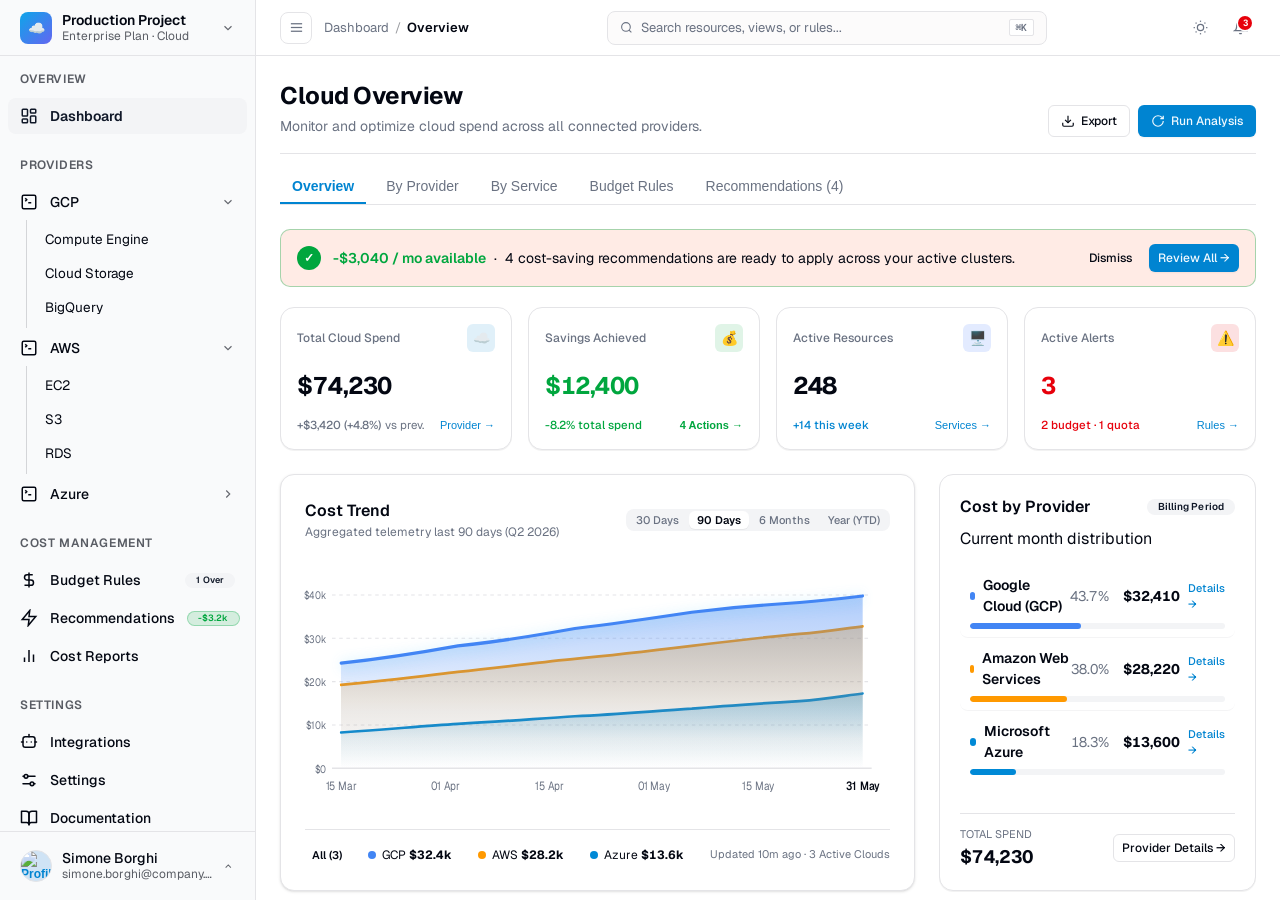
==== src/cloud-finops.html @ d1d07fc0 "refactor: update dropdown navigation handlers, header layout, and KPI element IDs + added user menu " ====
<!DOCTYPE html>
<html lang="it" data-theme="light">

<head>
  <meta charset="UTF-8">
  <meta name="viewport" content="width=device-width, initial-scale=1.0">
  <title>Cloud FinOps Platform | Interactive Prototype (Figma Pro Blocks)</title>
  <meta name=description
    content="Interactive Cloud FinOps enterprise application prototype based on Figma shadcn/ui Pro Blocks (node 27562:2132). Built with 100% Vanilla JS/CSS and OKLCH color tokens.">

  <!-- Google Font: Geist -->
  <link rel="preconnect" href="https://fonts.googleapis.com">
  <link rel="preconnect" href="https://fonts.gstatic.com" crossorigin>
  <link
    href="https://fonts.googleapis.com/css2?family=Geist:wght@300;400;500;600;700;800&family=Geist+Mono:wght@400;500;600&display=swap"
    rel="stylesheet">

  <!-- Design System Entrypoints (Tokens & Components) -->
  <link rel="stylesheet" href="tokens/tokens.css">
  <link rel="stylesheet" href="components/components.css?v=4">

  <style>
    /* --------------------------------------------------------------------------
       Application Custom Shell & Polish
       -------------------------------------------------------------------------- */
    *,
    *::before,
    *::after {
      box-sizing: border-box;
      margin: 0;
      padding: 0;
    }

    html,
    body {
      height: 100%;
      overflow: hidden;
    }

    body {
      font-family: var(--font-sans, 'Geist', sans-serif);
      background-color: var(--background);
      color: var(--foreground);
      height: 100vh;
      height: 100dvh;
      max-height: 100vh;
      max-height: 100dvh;
      line-height: 1.5;
      -webkit-font-smoothing: antialiased;
      overflow: hidden;
      transition: background-color 200ms ease, color 200ms ease;
    }

    .app-shell {
      height: 100vh;
      height: 100dvh;
      max-height: 100vh;
      max-height: 100dvh;
      overflow: hidden;
    }

    .app-main {
      height: 100vh;
      height: 100dvh;
      max-height: 100vh;
      max-height: 100dvh;
      min-height: 0;
      overflow: hidden;
    }

    .page-content {
      flex: 1 1 auto;
      min-height: 0;
      overflow-y: auto !important;
      overflow-x: hidden;
      padding: var(--tw-space-6, 24px) !important;
      box-sizing: border-box;
      scrollbar-width: thin;
      scrollbar-color: color-mix(in oklch, var(--foreground) 20%, transparent) transparent;
    }

    .page-content::-webkit-scrollbar {
      width: 6px;
    }

    .page-content::-webkit-scrollbar-track {
      background: transparent;
    }

    .page-content::-webkit-scrollbar-thumb {
      background-color: color-mix(in oklch, var(--foreground) 20%, transparent);
      border-radius: var(--radius-full, 9999px);
    }

    .page-content::-webkit-scrollbar-thumb:hover {
      background-color: color-mix(in oklch, var(--foreground) 35%, transparent);
    }

    .sidebar {
      height: 100vh;
      height: 100dvh;
      max-height: 100vh;
      max-height: 100dvh;
      display: flex;
      flex-direction: column;
      flex-shrink: 0;
      overflow: visible;
    }

    .sidebar-header {
      height: 3.5rem !important;
      /* 56px to perfectly align with .app-header */
      box-sizing: border-box;
      flex-shrink: 0;
    }

    .sidebar-content {
      flex: 1 1 auto;
      min-height: 0;
      overflow-y: auto;
      overflow-x: hidden;
      scrollbar-width: thin;
      scrollbar-color: color-mix(in oklch, var(--sidebar-foreground) 20%, transparent) transparent;
    }

    .sidebar-content::-webkit-scrollbar {
      width: 5px;
    }

    .sidebar-content::-webkit-scrollbar-track {
      background: transparent;
    }

    .sidebar-content::-webkit-scrollbar-thumb {
      background-color: color-mix(in oklch, var(--sidebar-foreground) 20%, transparent);
      border-radius: var(--radius-full, 9999px);
    }

    .sidebar-content::-webkit-scrollbar-thumb:hover {
      background-color: color-mix(in oklch, var(--sidebar-foreground) 35%, transparent);
    }

    .sidebar-footer {
      flex-shrink: 0;
      margin-top: auto;
    }

    /* Sub-header tabs for Cloud Overview */
    .view-subnav-tabs {
      display: flex;
      align-items: center;
      gap: var(--tw-space-2);
      border-bottom: 1px solid var(--border);
      padding-bottom: var(--tw-space-1);
      margin-bottom: var(--tw-space-5);
      overflow-x: auto;
    }

    .view-subnav-tab {
      padding: var(--tw-space-2) var(--tw-space-3);
      font-size: var(--text-sm-font-size);
      font-weight: var(--font-weight-medium);
      color: var(--muted-foreground);
      background: transparent;
      border: none;
      border-bottom: 2px solid transparent;
      cursor: pointer;
      white-space: nowrap;
      transition: color 150ms ease, border-color 150ms ease;
    }

    .view-subnav-tab:hover {
      color: var(--foreground);
    }

    .view-subnav-tab.is-active {
      color: var(--primary);
      border-bottom-color: var(--primary);
      font-weight: var(--font-weight-semibold);
    }

    .overview-subtab-pane,
    .gcp-subtab-pane,
    .storage-subtab-pane,
    .bigquery-subtab-pane,
    .aws-ec2-subtab-pane,
    .aws-s3-subtab-pane,
    .aws-rds-subtab-pane,
    .integrations-subtab-pane,
    .settings-subtab-pane,
    .docs-subtab-pane,
    .cost-reports-subtab-pane {
      display: none;
    }

    .overview-subtab-pane.is-active,
    .gcp-subtab-pane.is-active,
    .storage-subtab-pane.is-active,
    .bigquery-subtab-pane.is-active,
    .aws-ec2-subtab-pane.is-active,
    .aws-s3-subtab-pane.is-active,
    .aws-rds-subtab-pane.is-active,
    .integrations-subtab-pane.is-active,
    .settings-subtab-pane.is-active,
    .docs-subtab-pane.is-active,
    .cost-reports-subtab-pane.is-active {
      display: block !important;
      animation: fadeInView 180ms ease-in-out;
    }

    /* KPI Grid Layout (Single horizontal row with 4 columns on desktop) */
    .kpi-grid {
      display: grid;
      grid-template-columns: repeat(4, minmax(0, 1fr));
      gap: 16px;
      margin-bottom: 24px;
      width: 100%;
    }

    @media (max-width: 1024px) {
      .kpi-grid {
        grid-template-columns: repeat(2, minmax(0, 1fr));
      }
    }

    @media (max-width: 640px) {
      .kpi-grid {
        grid-template-columns: 1fr;
      }
    }

    /* Screen-Reader Only Accessible Utility (WCAG 1.1.1) */
    .sr-only {
      position: absolute;
      width: 1px;
      height: 1px;
      padding: 0;
      margin: -1px;
      overflow: hidden;
      clip: rect(0, 0, 0, 0);
      white-space: nowrap;
      border-width: 0;
    }

    /* Tag Chip Style */
    .tag-chip {
      display: inline-flex;
      align-items: center;
      gap: 4px;
      padding: 2px 7px;
      border-radius: var(--radius-sm, 4px);
      font-size: 11px;
      font-family: var(--font-mono, monospace);
      background: color-mix(in oklch, var(--muted) 65%, transparent);
      color: var(--foreground);
      border: 1px solid var(--border);
      line-height: 1.3;
    }

    .tag-chip-key {
      color: var(--muted-foreground);
    }

    /* Filter Pills for All Resources */
    .filter-pill {
      display: inline-flex;
      align-items: center;
      gap: 6px;
      padding: 4px 12px;
      border-radius: 9999px;
      font-size: 12px;
      font-weight: 500;
      background: var(--card);
      border: 1px solid var(--border);
      color: var(--muted-foreground);
      cursor: pointer;
      transition: background-color 150ms ease, color 150ms ease, border-color 150ms ease, box-shadow 150ms ease;
    }

    .filter-pill:hover {
      background: var(--accent);
      color: var(--foreground);
      border-color: var(--muted-foreground);
    }

    .filter-pill.is-active {
      background: var(--primary);
      border-color: var(--primary);
      color: var(--primary-foreground);
      font-weight: 600;
    }

    .filter-pill.is-active:hover {
      background: var(--primary);
      border-color: var(--primary);
      color: var(--primary-foreground);
      filter: brightness(0.92);
    }

    /* Highlight Banner Card */
    .savings-banner-alert {
      display: flex;
      align-items: center;
      justify-content: space-between;
      gap: var(--tw-space-4);
      padding: var(--tw-space-3-5) var(--tw-space-4);
      background: color-mix(in oklch, var(--success) 12%, var(--card));
      border: 1px solid color-mix(in oklch, var(--success) 35%, transparent);
      border-radius: var(--radius-lg);
      margin-bottom: var(--tw-space-5);
      transition: opacity 200ms ease, transform 200ms ease;
    }

    .savings-banner-alert.is-hidden {
      display: none;
    }

    .savings-banner-info {
      display: flex;
      align-items: center;
      gap: var(--tw-space-3);
    }

    .savings-banner-badge {
      display: inline-flex;
      align-items: center;
      justify-content: center;
      width: 24px;
      height: 24px;
      border-radius: 9999px;
      background: var(--success);
      color: #ffffff;
      font-size: 12px;
      font-weight: bold;
      flex-shrink: 0;
    }

    .savings-banner-text {
      font-size: var(--text-sm-font-size);
      color: var(--foreground);
    }

    .savings-banner-text strong {
      color: var(--success);
      font-weight: var(--font-weight-semibold);
    }

    .savings-banner-actions {
      display: flex;
      align-items: center;
      gap: var(--tw-space-2);
      flex-shrink: 0;
    }

    /* Cost by Provider breakdown item */
    .provider-bar-item {
      display: flex;
      flex-direction: column;
      gap: 6px;
      padding: var(--tw-space-3) 0;
      border-bottom: 1px solid color-mix(in oklch, var(--border) 60%, transparent);
    }

    .provider-bar-item.is-clickable {
      cursor: pointer;
      border-radius: var(--radius-md);
      padding: 8px 10px;
      margin: 2px 0;
      border-bottom: 1px solid color-mix(in oklch, var(--border) 40%, transparent);
      transition: background-color 150ms ease, transform 150ms ease;
    }

    .provider-bar-item.is-clickable:hover {
      background: color-mix(in oklch, var(--muted) 50%, transparent);
      transform: translateX(2px);
    }

    .provider-bar-item:last-child {
      border-bottom: none;
    }

    .provider-bar-header {
      display: flex;
      align-items: center;
      justify-content: space-between;
      font-size: var(--text-sm-font-size);
    }

    .provider-bar-label {
      display: flex;
      align-items: center;
      gap: 8px;
      font-weight: var(--font-weight-medium);
    }

    .provider-dot {
      width: 8px;
      height: 8px;
      border-radius: 9999px;
    }

    .provider-bar-stats {
      font-variant-numeric: tabular-nums;
      color: var(--muted-foreground);
    }

    .provider-bar-stats strong {
      color: var(--foreground);
      margin-left: 6px;
    }

    .provider-bar-track {
      height: 6px;
      width: 100%;
      background: var(--muted);
      border-radius: 9999px;
      overflow: hidden;
    }

    .provider-bar-fill {
      height: 100%;
      border-radius: 9999px;
      transition: width 400ms cubic-bezier(0.16, 1, 0.3, 1);
    }

    /* Recommendation Enterprise Card */
    .rec-card {
      border: 1px solid var(--border);
      border-radius: var(--radius-lg);
      background: var(--card);
      padding: var(--tw-space-4) var(--tw-space-5);
      display: flex;
      flex-direction: column;
      gap: var(--tw-space-3);
      transition: border-color 150ms ease, box-shadow 150ms ease, opacity 200ms ease;
    }

    .rec-card:hover {
      border-color: color-mix(in oklch, var(--primary) 50%, var(--border));
      box-shadow: var(--shadow-sm);
    }

    .rec-card.is-applied {
      opacity: 0.6;
      background: color-mix(in oklch, var(--muted) 30%, var(--card));
    }

    .rec-card-header {
      display: flex;
      align-items: flex-start;
      justify-content: space-between;
      gap: var(--tw-space-4);
    }

    .rec-card-title-group {
      display: flex;
      flex-direction: column;
      gap: 4px;
    }

    .rec-card-title {
      font-size: var(--text-base-font-size);
      font-weight: var(--font-weight-semibold);
      color: var(--foreground);
      display: flex;
      align-items: center;
      gap: 8px;
    }

    .rec-card-desc {
      font-size: var(--text-sm-font-size);
      color: var(--muted-foreground);
    }

    .rec-card-saving {
      display: flex;
      flex-direction: column;
      align-items: flex-end;
      flex-shrink: 0;
    }

    .rec-card-amount {
      font-size: var(--text-lg-font-size);
      font-weight: var(--font-weight-bold);
      color: var(--success);
      font-variant-numeric: tabular-nums;
    }

    .rec-card-period {
      font-size: var(--text-xs-font-size);
      color: var(--muted-foreground);
    }

    .rec-card-footer {
      display: flex;
      align-items: center;
      justify-content: space-between;
      border-top: 1px solid color-mix(in oklch, var(--border) 60%, transparent);
      padding-top: var(--tw-space-3);
    }

    .rec-card-meta {
      display: flex;
      align-items: center;
      gap: 8px;
      font-size: var(--text-xs-font-size);
      color: var(--muted-foreground);
    }

    .rec-card-actions {
      display: flex;
      align-items: center;
      gap: var(--tw-space-2);
    }

    /* Modal Overlay Backdrop & Content */
    .app-dialog-backdrop {
      position: fixed;
      inset: 0;
      background: rgba(0, 0, 0, 0.65);
      backdrop-filter: blur(8px);
      -webkit-backdrop-filter: blur(8px);
      z-index: 100;
      display: none;
      align-items: center;
      justify-content: center;
      padding: var(--tw-space-4);
    }

    .app-dialog-backdrop.is-open {
      display: flex;
    }

    .app-dialog-card {
      background: var(--card);
      border: 1px solid var(--border);
      border-radius: var(--radius-xl);
      box-shadow: var(--shadow-xl);
      width: 100%;
      max-width: 520px;
      overflow: hidden;
      animation: dialogSlideIn 200ms cubic-bezier(0.16, 1, 0.3, 1);
    }

    @keyframes dialogSlideIn {
      from {
        opacity: 0;
        transform: scale(0.96) translateY(8px);
      }

      to {
        opacity: 1;
        transform: scale(1) translateY(0);
      }
    }

    .app-dialog-header {
      padding: var(--tw-space-5) var(--tw-space-6) var(--tw-space-3);
      border-bottom: 1px solid var(--border);
    }

    .app-dialog-title {
      font-size: var(--text-lg-font-size);
      font-weight: var(--font-weight-semibold);
      color: var(--foreground);
    }

    .app-dialog-desc {
      font-size: var(--text-sm-font-size);
      color: var(--muted-foreground);
      margin-top: 4px;
    }

    .app-dialog-body {
      padding: var(--tw-space-5) var(--tw-space-6);
      display: flex;
      flex-direction: column;
      gap: var(--tw-space-4);
    }

    .app-dialog-footer {
      padding: var(--tw-space-4) var(--tw-space-6);
      border-top: 1px solid var(--border);
      background: color-mix(in oklch, var(--muted) 30%, var(--card));
      display: flex;
      align-items: center;
      justify-content: flex-end;
      gap: var(--tw-space-2);
    }

    /* Command Palette KBD Window */
    .cmd-palette-box {
      width: 100%;
      max-width: 600px;
      background: var(--card);
      border: 1px solid var(--border);
      border-radius: var(--radius-xl);
      box-shadow: 0 20px 40px rgba(0, 0, 0, 0.4);
      overflow: hidden;
      animation: dialogSlideIn 150ms ease-out;
    }

    .cmd-input-bar {
      display: flex;
      align-items: center;
      gap: 12px;
      padding: var(--tw-space-4) var(--tw-space-5);
      border-bottom: 1px solid var(--border);
    }

    .cmd-input-field {
      flex: 1;
      background: transparent;
      border: none;
      font-size: var(--text-base-font-size);
      color: var(--foreground);
      outline: none;
    }

    .cmd-list {
      max-height: 340px;
      overflow-y: auto;
      padding: var(--tw-space-2);
    }

    .cmd-group-label {
      padding: var(--tw-space-2) var(--tw-space-3);
      font-size: var(--text-xs-font-size);
      font-weight: var(--font-weight-semibold);
      color: var(--muted-foreground);
      text-transform: uppercase;
      letter-spacing: 0.05em;
    }

    .cmd-item {
      display: flex;
      align-items: center;
      justify-content: space-between;
      padding: var(--tw-space-2-5) var(--tw-space-3);
      border-radius: var(--radius-md);
      font-size: var(--text-sm-font-size);
      color: var(--foreground);
      cursor: pointer;
      transition: background 120ms ease;
    }

    .cmd-item:hover,
    .cmd-item.is-focused {
      background: var(--accent);
      color: var(--accent-foreground);
    }

    .cmd-item-left {
      display: flex;
      align-items: center;
      gap: 10px;
    }

    /* SPA View Panels */
    .spa-view-panel {
      display: none;
    }

    .spa-view-panel.is-active {
      display: block;
      animation: fadeInView 180ms ease-in-out;
    }

    @keyframes fadeInView {
      from {
        opacity: 0;
        transform: translateY(4px);
      }

      to {
        opacity: 1;
        transform: translateY(0);
      }
    }

    /* Sparkline Curve Animation */
    .sparkline-glow {
      filter: drop-shadow(0 2px 6px rgba(56, 189, 248, 0.4));
    }

    /* User Context Menu Popover */
    .user-menu-popover {
      display: none;
      position: absolute;
      bottom: calc(100% + 8px);
      left: var(--tw-space-2);
      width: 320px;
      max-width: calc(100vw - 24px);
      z-index: 100;
      background: var(--popover);
      color: var(--popover-foreground);
      border: 1px solid var(--border);
      border-radius: var(--radius-xl);
      box-shadow: 0 20px 48px rgba(0, 0, 0, 0.32);
      padding: var(--tw-space-2);
      flex-direction: column;
      animation: userMenuSlideUp 160ms cubic-bezier(0.16, 1, 0.3, 1);
    }

    .user-menu-popover.is-open {
      display: flex;
    }

    .sidebar-collapsed .user-menu-popover {
      left: calc(100% + 8px);
      right: auto;
      bottom: 0;
      width: 320px;
    }

    @keyframes userMenuSlideUp {
      from {
        opacity: 0;
        transform: translateY(6px) scale(0.97);
      }

      to {
        opacity: 1;
        transform: translateY(0) scale(1);
      }
    }

    .user-menu-header {
      display: flex;
      align-items: center;
      gap: var(--tw-space-3);
      padding: var(--tw-space-2) var(--tw-space-2-5);
    }

    .user-menu-avatar {
      width: 38px;
      height: 38px;
      border-radius: 9999px;
      object-fit: cover;
      flex-shrink: 0;
      border: 1.5px solid var(--border);
    }

    .user-menu-header-info {
      display: flex;
      flex-direction: column;
      overflow: hidden;
      line-height: 1.25;
    }

    .user-menu-header-name {
      font-size: var(--text-sm-font-size);
      font-weight: var(--font-weight-semibold);
      color: var(--foreground);
    }

    .user-menu-header-email {
      font-size: var(--text-xs-font-size);
      color: var(--muted-foreground);
      white-space: nowrap;
      overflow: hidden;
      text-overflow: ellipsis;
    }

    .sidebar-user {
      cursor: pointer;
      user-select: none;
      width: 100%;
    }

    .sidebar-user.is-open {
      background-color: var(--sidebar-accent);
    }

    .sidebar-user.is-open .sidebar-user-chevron {
      transform: rotate(180deg);
    }

    .sidebar-user-avatar {
      object-fit: cover;
    }

    /* Notifications Popover Menu */
    .notifications-popover {
      display: none;
      position: absolute;
      top: calc(100% + 8px);
      right: 0;
      width: 410px;
      max-width: calc(100vw - 24px);
      background: var(--popover);
      color: var(--popover-foreground);
      border: 1px solid var(--border);
      border-radius: var(--radius-xl);
      box-shadow: 0 20px 48px rgba(0, 0, 0, 0.32);
      z-index: 100;
      flex-direction: column;
      overflow: hidden;
      animation: notifSlideDown 160ms cubic-bezier(0.16, 1, 0.3, 1);
    }

    .notifications-popover.is-open {
      display: flex;
    }

    @keyframes notifSlideDown {
      from {
        opacity: 0;
        transform: translateY(-6px) scale(0.98);
      }

      to {
        opacity: 1;
        transform: translateY(0) scale(1);
      }
    }

    .notif-header {
      display: flex;
      align-items: center;
      justify-content: space-between;
      padding: var(--tw-space-3-5) var(--tw-space-4);
      border-bottom: 1px solid var(--border);
      background: color-mix(in oklch, var(--muted) 30%, var(--popover));
    }

    .notif-header-title {
      font-size: var(--text-sm-font-size);
      font-weight: var(--font-weight-semibold);
      color: var(--foreground);
      display: flex;
      align-items: center;
      gap: 8px;
    }

    .notif-list {
      max-height: 380px;
      overflow-y: auto;
      display: flex;
      flex-direction: column;
    }

    .notif-item {
      display: flex;
      align-items: flex-start;
      gap: 12px;
      padding: var(--tw-space-3-5) var(--tw-space-4);
      border-bottom: 1px solid var(--border);
      transition: background-color 150ms ease, opacity 200ms ease, transform 200ms ease;
      position: relative;
    }

    .notif-item:last-child {
      border-bottom: none;
    }

    .notif-item:hover {
      background: color-mix(in oklch, var(--muted) 40%, var(--popover));
    }

    .notif-item.is-unread {
      background: color-mix(in oklch, var(--primary) 5%, var(--popover));
    }

    .notif-item.is-unread::before {
      content: '';
      position: absolute;
      left: 0;
      top: 0;
      bottom: 0;
      width: 3px;
      background: var(--primary);
    }

    .notif-icon-wrap {
      width: 32px;
      height: 32px;
      border-radius: var(--radius-md);
      display: flex;
      align-items: center;
      justify-content: center;
      flex-shrink: 0;
    }

    .notif-content {
      flex: 1;
      min-width: 0;
      display: flex;
      flex-direction: column;
      gap: 2px;
    }

    .notif-title-row {
      display: flex;
      align-items: center;
      justify-content: space-between;
      gap: 8px;
    }

    .notif-title {
      font-size: var(--text-sm-font-size);
      font-weight: var(--font-weight-semibold);
      color: var(--foreground);
    }

    .notif-time {
      font-size: 11px;
      color: var(--muted-foreground);
      white-space: nowrap;
    }

    .notif-desc {
      font-size: var(--text-xs-font-size);
      color: var(--muted-foreground);
      line-height: 1.4;
    }

    .notif-action-link {
      font-size: 11px;
      color: var(--primary);
      font-weight: var(--font-weight-medium);
      text-decoration: none;
      margin-top: 4px;
      display: inline-flex;
      align-items: center;
      gap: 4px;
      cursor: pointer;
    }

    .notif-action-link:hover {
      text-decoration: underline;
    }

    .notif-item-tools {
      display: flex;
      align-items: center;
      gap: 4px;
      opacity: 0.6;
      transition: opacity 150ms ease;
      margin-left: 4px;
    }

    .notif-item:hover .notif-item-tools {
      opacity: 1;
    }

    .notif-footer {
      display: flex;
      align-items: center;
      justify-content: space-between;
      padding: var(--tw-space-2-5) var(--tw-space-4);
      border-top: 1px solid var(--border);
      background: color-mix(in oklch, var(--muted) 20%, var(--popover));
      font-size: 12px;
    }

    .notif-empty {
      padding: var(--tw-space-8) var(--tw-space-4);
      text-align: center;
      display: none;
      flex-direction: column;
      align-items: center;
      gap: 8px;
      color: var(--muted-foreground);
    }

    .notif-empty.is-visible {
      display: flex;
    }

    /* Project / Org Switcher Popover */
    .project-switcher-popover {
      display: none;
      position: absolute;
      top: calc(100% + 6px);
      left: var(--tw-space-2);
      width: 360px;
      max-width: calc(100vw - 24px);
      z-index: 100;
      background: var(--popover);
      color: var(--popover-foreground);
      border: 1px solid var(--border);
      border-radius: var(--radius-xl);
      box-shadow: 0 20px 48px rgba(0, 0, 0, 0.32);
      padding: var(--tw-space-2);
      flex-direction: column;
      animation: projSlideDown 150ms cubic-bezier(0.16, 1, 0.3, 1);
    }

    .project-switcher-popover.is-open {
      display: flex;
    }

    .sidebar-collapsed .project-switcher-popover {
      left: calc(100% + 8px);
      right: auto;
      top: 0;
      width: 360px;
    }

    @keyframes projSlideDown {
      from {
        opacity: 0;
        transform: translateY(-6px) scale(0.97);
      }

      to {
        opacity: 1;
        transform: translateY(0) scale(1);
      }
    }

    .sidebar-org-switcher.is-open {
      background-color: var(--sidebar-accent);
    }

    .sidebar-org-switcher.is-open .sidebar-org-chevron {
      transform: rotate(180deg);
    }

    .project-item {
      display: flex;
      align-items: center;
      gap: 12px;
      padding: 8px 12px;
      border-radius: var(--radius-lg);
      cursor: pointer;
      border: 0;
      background: transparent;
      width: 100%;
      text-align: left;
      transition: background-color 120ms ease;
      color: var(--popover-foreground);
    }

    .project-item:hover {
      background-color: var(--accent);
      color: var(--accent-foreground);
    }

    .project-item.is-active {
      background-color: color-mix(in oklch, var(--primary) 10%, var(--popover));
    }

    .project-item-icon {
      width: 34px;
      height: 34px;
      border-radius: var(--radius-md);
      display: flex;
      align-items: center;
      justify-content: center;
      font-size: 16px;
      flex-shrink: 0;
      color: #fff;
    }

    .project-item-info {
      display: flex;
      flex-direction: column;
      overflow: hidden;
      flex: 1;
      line-height: 1.3;
    }

    .project-item-title {
      font-size: 13.5px;
      font-weight: var(--font-weight-semibold);
      color: var(--foreground);
      display: flex;
      align-items: center;
      justify-content: space-between;
      gap: 6px;
    }

    .project-item-meta {
      font-size: 11.5px;
      color: var(--muted-foreground);
      white-space: nowrap;
      overflow: hidden;
      text-overflow: ellipsis;
      margin-top: 2px;
    }

    .project-check-icon {
      color: var(--primary);
      flex-shrink: 0;
      margin-left: auto;
    }

    /* Collapsible Provider Submenus matching Figma Screenshots */
    .sidebar-menu-chevron {
      margin-left: auto;
      width: 14px;
      height: 14px;
      opacity: 0.6;
      transition: transform 180ms cubic-bezier(0.16, 1, 0.3, 1);
      flex-shrink: 0;
    }

    .sidebar-menu-item.is-open>.sidebar-menu-button .sidebar-menu-chevron {
      transform: rotate(90deg);
    }

    .sidebar-menu-sub {
      list-style: none;
      margin: 0;
      margin-left: 1.15rem;
      /* ~18px aligned under icon */
      padding-left: 0.5rem;
      /* ~8px */
      border-left: 1px solid color-mix(in oklch, var(--sidebar-foreground) 15%, transparent);
      display: none;
      flex-direction: column;
      gap: 2px;
      padding-top: 4px;
      padding-bottom: 4px;
    }

    .sidebar-menu-item.is-open>.sidebar-menu-sub {
      display: flex;
    }

    .sidebar-menu-sub-button {
      display: flex;
      align-items: center;
      width: 100%;
      height: 2rem;
      /* 32px */
      padding: 0 0.625rem;
      border-radius: var(--radius-md);
      border: 0;
      background: transparent;
      color: var(--sidebar-foreground);
      text-decoration: none;
      cursor: pointer;
      outline: none;
      font-family: var(--font-sans);
      font-size: 13.5px;
      font-weight: 400;
      line-height: 1;
      transition: background-color 150ms ease, color 150ms ease;
    }

    .sidebar-menu-sub-button:hover {
      background-color: var(--sidebar-accent);
      color: var(--sidebar-accent-foreground);
    }

    .sidebar-menu-sub-button.is-active,
    .sidebar-menu-sub-button[aria-current="page"] {
      background-color: var(--sidebar-accent);
      color: var(--sidebar-accent-foreground);
      font-weight: 500;
    }

    .sidebar-collapsed .sidebar-menu-sub,
    .sidebar-collapsed .sidebar-menu-chevron {
      display: none !important;
    }

    /* Micro switch for data tables */
    .switch-micro {
      position: relative;
      display: inline-flex;
      align-items: center;
      width: 2.25rem;
      /* 36px */
      height: 1.25rem;
      /* 20px */
      padding: 2px;
      flex-shrink: 0;
      cursor: pointer;
      border-radius: 9999px;
      background-color: var(--input);
      border: 1px solid transparent;
      outline: none;
      transition: background-color 150ms ease;
    }

    .switch-micro input[type="checkbox"] {
      position: absolute;
      inset: 0;
      opacity: 0;
      cursor: pointer;
      z-index: 1;
      margin: 0;
    }

    .switch-micro:has(input:checked) {
      background-color: var(--primary);
    }

    .switch-micro .switch-thumb {
      display: block;
      width: 1rem;
      /* 16px */
      height: 1rem;
      /* 16px */
      border-radius: 9999px;
      background-color: #fff;
      box-shadow: 0 1px 2px rgba(0, 0, 0, 0.2);
      transition: transform 150ms cubic-bezier(0.4, 0, 0.2, 1);
      transform: translateX(0);
    }

    .switch-micro:has(input:checked) .switch-thumb {
      transform: translateX(1rem);
      /* 16px */
    }

    /* Standard Design System Switch */
    .switch {
      position: relative;
      display: inline-flex;
      align-items: center;
      width: 2.75rem;
      /* 44px */
      height: 1.5rem;
      /* 24px */
      padding: 2px;
      flex-shrink: 0;
      cursor: pointer;
      border-radius: 9999px;
      background-color: color-mix(in oklch, var(--muted) 80%, var(--foreground) 20%);
      border: 1px solid transparent;
      outline: none;
      user-select: none;
      transition: background-color 200ms cubic-bezier(0.4, 0, 0.2, 1), border-color 200ms ease;
    }

    .switch input[type="checkbox"] {
      position: absolute;
      inset: 0;
      width: 100%;
      height: 100%;
      opacity: 0;
      margin: 0;
      cursor: pointer;
      z-index: 2;
    }

    .switch:has(input:checked) {
      background-color: var(--primary);
    }

    .switch .switch-thumb {
      display: block;
      width: 1.25rem;
      /* 20px */
      height: 1.25rem;
      /* 20px */
      border-radius: 9999px;
      background-color: #ffffff;
      box-shadow: 0 1px 3px rgba(0, 0, 0, 0.25);
      transition: transform 200ms cubic-bezier(0.4, 0, 0.2, 1);
      transform: translateX(0);
      pointer-events: none;
    }

    .switch:has(input:checked) .switch-thumb {
      transform: translateX(1.25rem);
      /* 20px */
      background-color: var(--primary-foreground, #ffffff);
    }

    [data-theme="dark"] .switch:not(:has(input:checked)) .switch-thumb,
    .dark .switch:not(:has(input:checked)) .switch-thumb {
      background-color: #cbd5e1;
    }

    /* Row borders consistently visible in data grids for maximum readability */
    :root,
    [data-theme="light"] {
      --table-row-border: rgba(0, 0, 0, 0.12);
    }

    [data-theme="dark"],
    .dark {
      --table-row-border: rgba(255, 255, 255, 0.14);
    }

    .data-grid {
      border: 1px solid var(--table-row-border) !important;
    }

    .data-grid-table {
      border-collapse: collapse !important;
      width: 100%;
    }

    .data-grid-table thead th,
    .data-grid-th {
      border-bottom: 1px solid var(--table-row-border) !important;
    }

    .data-grid-table tbody tr,
    .data-grid-tr,
    .data-grid-row {
      border-bottom: 1px solid var(--table-row-border) !important;
    }

    .data-grid-table tbody td,
    .data-grid-td {
      border-bottom: 1px solid var(--table-row-border) !important;
    }

    .data-grid-table tbody tr:hover,
    .data-grid-row:hover {
      background-color: color-mix(in srgb, var(--muted) 40%, transparent) !important;
    }

    /* Form Inputs, Selects & Data-Grid Search Styling */
    .input {
      height: 34px;
      padding: 0 12px;
      border-radius: var(--radius-md, 6px);
      border: 1px solid var(--border);
      background-color: var(--card);
      color: var(--foreground);
      font-size: 12.5px;
      font-family: inherit;
      outline: none;
      box-sizing: border-box;
      transition: border-color 150ms ease, box-shadow 150ms ease;
    }

    .input:focus {
      border-color: var(--primary);
      box-shadow: 0 0 0 2px color-mix(in oklch, var(--primary) 20%, transparent);
    }

    .input-sm {
      height: 32px;
      padding: 0 10px;
      font-size: 12px;
    }

    select.input {
      appearance: none;
      -webkit-appearance: none;
      background-image: url("data:image/svg+xml,%3Csvg xmlns='http://www.w3.org/2000/svg' width='12' height='12' viewBox='0 0 24 24' fill='none' stroke='%2364748b' stroke-width='2' stroke-linecap='round' stroke-linejoin='round'%3E%3Cpolyline points='6 9 12 15 18 9'%3E%3C/polyline%3E%3C/svg%3E");
      background-repeat: no-repeat;
      background-position: right 10px center;
      padding-right: 28px;
      cursor: pointer;
    }

    [data-theme="dark"] select.input,
    .dark select.input {
      background-image: url("data:image/svg+xml,%3Csvg xmlns='http://www.w3.org/2000/svg' width='12' height='12' viewBox='0 0 24 24' fill='none' stroke='%2394a3b8' stroke-width='2' stroke-linecap='round' stroke-linejoin='round'%3E%3Cpolyline points='6 9 12 15 18 9'%3E%3C/polyline%3E%3C/svg%3E");
    }

    .data-grid-toolbar {
      padding: 12px 16px;
      display: flex;
      align-items: center;
      justify-content: space-between;
      flex-wrap: wrap;
      gap: 12px;
      background: var(--card);
      border-bottom: 1px solid var(--table-row-border);
    }

    .data-grid-search {
      position: relative;
      display: inline-flex;
      align-items: center;
    }

    .data-grid-search-icon {
      position: absolute;
      left: 11px;
      top: 50%;
      transform: translateY(-50%);
      color: var(--muted-foreground);
      pointer-events: none;
      width: 14px;
      height: 14px;
      transition: color 150ms ease;
    }

    .data-grid-search:focus-within .data-grid-search-icon {
      color: var(--primary);
    }

    .data-grid-search-input {
      height: 34px;
      padding-left: 34px;
      padding-right: 28px;
      border-radius: var(--radius-md, 6px);
      border: 1px solid var(--border);
      background: var(--card);
      color: var(--foreground);
      font-size: 12.5px;
      font-family: inherit;
      outline: none;
      box-sizing: border-box;
      transition: border-color 150ms ease, box-shadow 150ms ease, width 150ms ease;
    }

    .data-grid-search-input:focus {
      border-color: var(--primary);
      box-shadow: 0 0 0 2px color-mix(in oklch, var(--primary) 20%, transparent);
    }

    .data-grid-search-input::placeholder {
      color: var(--muted-foreground);
      opacity: 0.85;
    }

    .data-grid-search-clear {
      position: absolute;
      right: 8px;
      top: 50%;
      transform: translateY(-50%);
      background: transparent;
      border: none;
      color: var(--muted-foreground);
      cursor: pointer;
      border-radius: 9999px;
      width: 18px;
      height: 18px;
      display: none;
      align-items: center;
      justify-content: center;
      font-size: 12px;
      line-height: 1;
      padding: 0;
      transition: background 150ms ease, color 150ms ease;
    }

    .data-grid-search-clear:hover {
      background: var(--muted);
      color: var(--foreground);
    }

    .data-grid-count {
      font-size: 12px;
      color: var(--muted-foreground);
      font-variant-numeric: tabular-nums;
    }

    .filter-pill .badge-dot {
      width: 6px;
      height: 6px;
      border-radius: 9999px;
      display: inline-block;
      margin-right: 4px;
    }
  </style>
</head>

<body>

  <!-- ========================================================================
       MASTER APPLICATION SHELL (Organismi 3.1 Sidebar & 3.6 Header)
       ======================================================================== -->
  <div class="app-shell" id="finops-app-shell">

    <!-- 1. Enterprise Sidebar Navigation (Organismo 3.1) -->
    <aside class="sidebar" id="app-sidebar" aria-label="Main Navigation">

      <!-- Organization / Project Switcher with Popover -->
      <div class="sidebar-header" style="position: relative;">

        <!-- Project Switcher Popover Panel -->
        <div class="project-switcher-popover" id="project-switcher-popover" role="menu"
          aria-label="Cloud Project Selector">

          <!-- Popover Header with Organization Name -->
          <div
            style="padding: var(--tw-space-2) var(--tw-space-2-5); display: flex; align-items: center; justify-content: space-between;">
            <div>
              <span
                style="font-size: 10px; font-weight: 700; text-transform: uppercase; letter-spacing: 0.05em; color: var(--muted-foreground); display: block;">Organization</span>
              <strong style="font-size: 13px; color: var(--foreground);">Acme Corp Global</strong>
            </div>
            <span class="badge badge-primary" style="font-size: 9px;">Enterprise EDP</span>
          </div>

          <div class="dropdown-menu-separator"></div>

          <!-- Project List -->
          <div class="dropdown-menu-label" style="padding-top: 4px; padding-bottom: 4px;">Active Cloud Projects (4)
          </div>

          <div style="display: flex; flex-direction: column; gap: 2px;">

            <!-- Project 1: Production (Active) -->
            <button class="project-item is-active" type="button" data-proj-id="prod" data-title="Production Project"
              data-subtitle="Enterprise Plan · Cloud" data-icon="☁️"
              data-gradient="linear-gradient(135deg, #0ea5e9, #6366f1)" onclick="selectProject(this)">
              <div class="project-item-icon" style="background: linear-gradient(135deg, #0ea5e9, #6366f1);">☁️</div>
              <div class="project-item-info">
                <div class="project-item-title">
                  <span>Production Project</span>
                  <span class="badge badge-success" style="font-size: 9px;">Active</span>
                </div>
                <span class="project-item-meta">GCP &amp; AWS · 248 Resources · $74.2k/mo</span>
              </div>
              <svg class="project-check-icon" width="14" height="14" viewBox="0 0 24 24" fill="none"
                stroke="currentColor" stroke-width="2.5">
                <polyline points="20 6 9 17 4 12" />
              </svg>
            </button>

            <!-- Project 2: Staging / QA -->
            <button class="project-item" type="button" data-proj-id="staging" data-title="Staging &amp; QA Cluster"
              data-subtitle="Staging Tier · GCP &amp; Azure" data-icon="🧪"
              data-gradient="linear-gradient(135deg, #10b981, #06b6d4)" onclick="selectProject(this)">
              <div class="project-item-icon" style="background: linear-gradient(135deg, #10b981, #06b6d4);">🧪</div>
              <div class="project-item-info">
                <div class="project-item-title">
                  <span>Staging &amp; QA Cluster</span>
                  <span class="badge badge-outline" style="font-size: 9px;">Staging</span>
                </div>
                <span class="project-item-meta">GCP &amp; Azure · 86 Resources · $14.8k/mo</span>
              </div>
            </button>

            <!-- Project 3: AI / GPU Lab -->
            <button class="project-item" type="button" data-proj-id="ai-lab" data-title="AI / LLM Training Lab"
              data-subtitle="AWS GPU Cluster · High-Perf" data-icon="🧠"
              data-gradient="linear-gradient(135deg, #8b5cf6, #ec4899)" onclick="selectProject(this)">
              <div class="project-item-icon" style="background: linear-gradient(135deg, #8b5cf6, #ec4899);">🧠</div>
              <div class="project-item-info">
                <div class="project-item-title">
                  <span>AI / LLM Training Lab</span>
                  <span class="badge badge-outline" style="font-size: 9px;">GPU Lab</span>
                </div>
                <span class="project-item-meta">AWS EC2 (p4d/g5) · 42 Resources · $38.5k/mo</span>
              </div>
            </button>

            <!-- Project 4: Dev Sandbox -->
            <button class="project-item" type="button" data-proj-id="sandbox" data-title="Development Sandbox"
              data-subtitle="Dev Tier · Multi-Cloud" data-icon="🛠️"
              data-gradient="linear-gradient(135deg, #f59e0b, #ef4444)" onclick="selectProject(this)">
              <div class="project-item-icon" style="background: linear-gradient(135deg, #f59e0b, #ef4444);">🛠️</div>
              <div class="project-item-info">
                <div class="project-item-title">
                  <span>Development Sandbox</span>
                  <span class="badge badge-outline" style="font-size: 9px;">Sandbox</span>
                </div>
                <span class="project-item-meta">Multi-cloud · 34 Resources · $3.2k/mo</span>
              </div>
            </button>

          </div>

          <div class="dropdown-menu-separator"></div>

          <!-- Actions -->
          <button class="dropdown-menu-item" type="button"
            onclick="showToast('New Project', 'Opening federated cloud workspace creation wizard...', 'info'); closeProjectSwitcher();">
            <svg width="14" height="14" viewBox="0 0 24 24" fill="none" stroke="currentColor" stroke-width="2">
              <line x1="12" y1="5" x2="12" y2="19" />
              <line x1="5" y1="12" x2="19" y2="12" />
            </svg>
            <span>New Cloud Project...</span>
          </button>

          <button class="dropdown-menu-item" type="button"
            onclick="showToast('Organization', 'General settings for Acme Corp Global', 'info'); closeProjectSwitcher();">
            <svg width="14" height="14" viewBox="0 0 24 24" fill="none" stroke="currentColor" stroke-width="2">
              <path
                d="M12.22 2h-.44a2 2 0 0 0-2 2v.18a2 2 0 0 1-1 1.73l-.43.25a2 2 0 0 1-2 0l-.15-.08a2 2 0 0 0-2.73.73l-.22.38a2 2 0 0 0 .73 2.73l.15.1a2 2 0 0 1 1 1.72v.51a2 2 0 0 1-1 1.74l-.15.09a2 2 0 0 0-.73 2.73l.22.38a2 2 0 0 0 2.73.73l.15-.08a2 2 0 0 1 2 0l.43.25a2 2 0 0 1 1 1.73V20a2 2 0 0 0 2 2h.44a2 2 0 0 0 2-2v-.18a2 2 0 0 1 1-1.73l.43-.25a2 2 0 0 1 2 0l.15.08a2 2 0 0 0 2.73-.73l.22-.39a2 2 0 0 0-.73-2.73l-.15-.08a2 2 0 0 1-1-1.74v-.5a2 2 0 0 1 1-1.74l.15-.09a2 2 0 0 0 .73-2.73l-.22-.38a2 2 0 0 0-2.73-.73l-.15.08a2 2 0 0 1-2 0l-.43-.25a2 2 0 0 1-1-1.73V4a2 2 0 0 0-2-2z" />
              <circle cx="12" cy="12" r="3" />
            </svg>
            <span>Organization Settings</span>
          </button>

        </div>

        <!-- Switcher Trigger Button -->
        <button class="sidebar-org-switcher" id="org-switcher-btn" type="button" aria-haspopup="menu"
          aria-expanded="false" title="Switch Cloud Project">
          <div class="sidebar-org-icon" id="current-project-icon"
            style="background: linear-gradient(135deg, #0ea5e9, #6366f1); color: #fff;">
            ☁️
          </div>
          <div class="sidebar-org-info">
            <span class="sidebar-org-title" id="current-project-title">Production Project</span>
            <span class="sidebar-org-subtitle" id="current-project-subtitle">Enterprise Plan · Cloud</span>
          </div>
          <svg class="sidebar-org-chevron" width="14" height="14" viewBox="0 0 24 24" fill="none" stroke="currentColor"
            stroke-width="2" style="transition: transform 150ms ease;">
            <path d="m6 9 6 6 6-6" />
          </svg>
        </button>

      </div>

      <!-- Navigation Content Groups -->
      <div class="sidebar-content">

        <!-- Group 1: Overview -->
        <div class="sidebar-group">
          <span class="sidebar-group-label">Overview</span>
          <ul class="sidebar-menu">
            <li class="sidebar-menu-item">
              <a href="#overview" class="sidebar-menu-button is-active" data-view-target="overview" aria-current="page">
                <svg class="sidebar-menu-icon" width="16" height="16" viewBox="0 0 24 24" fill="none"
                  stroke="currentColor" stroke-width="2">
                  <rect width="7" height="9" x="3" y="3" rx="1" />
                  <rect width="7" height="5" x="14" y="3" rx="1" />
                  <rect width="7" height="9" x="14" y="12" rx="1" />
                  <rect width="7" height="5" x="3" y="16" rx="1" />
                </svg>
                <span>Dashboard</span>
              </a>
            </li>
          </ul>
        </div>

        <!-- Group 2: Providers (Collapsible Submenus matching Figma) -->
        <div class="sidebar-group">
          <span class="sidebar-group-label">Providers</span>
          <ul class="sidebar-menu" id="providers-menu-list">

            <!-- 1. GCP (Google Cloud Platform) -->
            <li class="sidebar-menu-item sidebar-menu-collapsible is-open" id="provider-item-gcp">
              <button class="sidebar-menu-button sidebar-menu-toggle" type="button" aria-expanded="true"
                onclick="toggleProviderSubmenu('provider-item-gcp')">
                <svg class="sidebar-menu-icon" width="16" height="16" viewBox="0 0 24 24" fill="none"
                  stroke="currentColor" stroke-width="2">
                  <rect width="18" height="18" x="3" y="3" rx="2" ry="2" />
                  <path d="m7 11 2-2-2-2" />
                  <path d="M11 13h4" />
                </svg>
                <span>GCP</span>
                <svg class="sidebar-menu-chevron" width="14" height="14" viewBox="0 0 24 24" fill="none"
                  stroke="currentColor" stroke-width="2">
                  <path d="m9 18 6-6-6-6" />
                </svg>
              </button>
              <ul class="sidebar-menu-sub">
                <li>
                  <a href="#gcp-compute" class="sidebar-menu-sub-button" data-view-target="gcp-compute">
                    Compute Engine
                  </a>
                </li>
                <li>
                  <a href="#gcp-storage" class="sidebar-menu-sub-button" data-view-target="gcp-storage">
                    Cloud Storage
                  </a>
                </li>
                <li>
                  <a href="#gcp-bigquery" class="sidebar-menu-sub-button" data-view-target="gcp-bigquery">
                    BigQuery
                  </a>
                </li>
              </ul>
            </li>

            <!-- 2. AWS (Amazon Web Services) -->
            <li class="sidebar-menu-item sidebar-menu-collapsible is-open" id="provider-item-aws">
              <button class="sidebar-menu-button sidebar-menu-toggle" type="button" aria-expanded="true"
                onclick="toggleProviderSubmenu('provider-item-aws')">
                <svg class="sidebar-menu-icon" width="16" height="16" viewBox="0 0 24 24" fill="none"
                  stroke="currentColor" stroke-width="2">
                  <rect width="18" height="18" x="3" y="3" rx="2" ry="2" />
                  <path d="m7 11 2-2-2-2" />
                  <path d="M11 13h4" />
                </svg>
                <span>AWS</span>
                <svg class="sidebar-menu-chevron" width="14" height="14" viewBox="0 0 24 24" fill="none"
                  stroke="currentColor" stroke-width="2">
                  <path d="m9 18 6-6-6-6" />
                </svg>
              </button>
              <ul class="sidebar-menu-sub">
                <li>
                  <a href="#aws-ec2" class="sidebar-menu-sub-button" data-view-target="aws-ec2">
                    EC2
                  </a>
                </li>
                <li>
                  <a href="#aws-s3" class="sidebar-menu-sub-button" data-view-target="aws-s3">
                    S3
                  </a>
                </li>
                <li>
                  <a href="#aws-rds" class="sidebar-menu-sub-button" data-view-target="aws-rds">
                    RDS
                  </a>
                </li>
              </ul>
            </li>

            <!-- 3. Azure (Microsoft Azure) -->
            <li class="sidebar-menu-item sidebar-menu-collapsible" id="provider-item-azure">
              <button class="sidebar-menu-button sidebar-menu-toggle" type="button" aria-expanded="false"
                onclick="toggleProviderSubmenu('provider-item-azure')">
                <svg class="sidebar-menu-icon" width="16" height="16" viewBox="0 0 24 24" fill="none"
                  stroke="currentColor" stroke-width="2">
                  <rect width="18" height="18" x="3" y="3" rx="2" ry="2" />
                  <path d="m7 11 2-2-2-2" />
                  <path d="M11 13h4" />
                </svg>
                <span>Azure</span>
                <svg class="sidebar-menu-chevron" width="14" height="14" viewBox="0 0 24 24" fill="none"
                  stroke="currentColor" stroke-width="2">
                  <path d="m9 18 6-6-6-6" />
                </svg>
              </button>
              <ul class="sidebar-menu-sub">
                <li>
                  <button class="sidebar-menu-sub-button" type="button"
                    onclick="showToast('Azure Virtual Machines', '16 active VMs (D-Series &amp; B-Series) · $4,320/mo', 'info');">
                    Virtual Machines
                  </button>
                </li>
                <li>
                  <button class="sidebar-menu-sub-button" type="button"
                    onclick="showToast('Azure Blob Storage', 'Account storage Hot/Cool: 6.4 TB · $980/mo', 'info');">
                    Blob Storage
                  </button>
                </li>
                <li>
                  <button class="sidebar-menu-sub-button" type="button"
                    onclick="showToast('Azure Cosmos DB', 'NoSQL Multi-Region Global: $2,890/mo', 'info');">
                    Cosmos DB
                  </button>
                </li>
              </ul>
            </li>

          </ul>
        </div>

        <!-- Group 3: Cost Management -->
        <div class="sidebar-group">
          <span class="sidebar-group-label">Cost Management</span>
          <ul class="sidebar-menu">
            <li class="sidebar-menu-item">
              <a href="#budget-rules" class="sidebar-menu-button" data-view-target="budget-rules">
                <svg class="sidebar-menu-icon" width="16" height="16" viewBox="0 0 24 24" fill="none"
                  stroke="currentColor" stroke-width="2">
                  <path d="M12 2v20M17 5H9.5a3.5 3.5 0 0 0 0 7h5a3.5 3.5 0 0 1 0 7H6" />
                </svg>
                <span>Budget Rules</span>
                <span class="badge badge-secondary sidebar-menu-badge" style="font-size: 9px;">1 Over</span>
              </a>
            </li>
            <li class="sidebar-menu-item">
              <a href="#recommendations" class="sidebar-menu-button" data-view-target="recommendations">
                <svg class="sidebar-menu-icon" width="16" height="16" viewBox="0 0 24 24" fill="none"
                  stroke="currentColor" stroke-width="2">
                  <polygon points="13 2 3 14 12 14 11 22 21 10 12 10 13 2" />
                </svg>
                <span>Recommendations</span>
                <span class="badge badge-success sidebar-menu-badge" style="font-size: 9px;">-$3.2k</span>
              </a>
            </li>
            <li class="sidebar-menu-item">
              <a href="#cost-reports" class="sidebar-menu-button" data-view-target="cost-reports">
                <svg class="sidebar-menu-icon" width="16" height="16" viewBox="0 0 24 24" fill="none"
                  stroke="currentColor" stroke-width="2">
                  <line x1="18" y1="20" x2="18" y2="10" />
                  <line x1="12" y1="20" x2="12" y2="4" />
                  <line x1="6" y1="20" x2="6" y2="14" />
                </svg>
                <span>Cost Reports</span>
              </a>
            </li>
          </ul>
        </div>

        <!-- Group 4: Settings & Tools -->
        <div class="sidebar-group">
          <span class="sidebar-group-label">Settings</span>
          <ul class="sidebar-menu">
            <li class="sidebar-menu-item">
              <a href="#integrations" class="sidebar-menu-button" data-view-target="integrations">
                <svg class="sidebar-menu-icon" width="16" height="16" viewBox="0 0 24 24" fill="none"
                  stroke="currentColor" stroke-width="2" stroke-linecap="round" stroke-linejoin="round">
                  <path d="M12 2v3" />
                  <rect x="4" y="5" width="16" height="14" rx="3" />
                  <path d="M9 12h.01" />
                  <path d="M15 12h.01" />
                  <path d="M2 12h2" />
                  <path d="M20 12h2" />
                </svg>
                <span>Integrations</span>
              </a>
            </li>
            <li class="sidebar-menu-item">
              <a href="#settings" class="sidebar-menu-button" data-view-target="settings">
                <svg class="sidebar-menu-icon" width="16" height="16" viewBox="0 0 24 24" fill="none"
                  stroke="currentColor" stroke-width="2" stroke-linecap="round" stroke-linejoin="round">
                  <path d="M20 7H10M4 7h2" />
                  <circle cx="8" cy="7" r="2.5" />
                  <path d="M4 17h10M18 17h2" />
                  <circle cx="16" cy="17" r="2.5" />
                </svg>
                <span>Settings</span>
              </a>
            </li>
            <li class="sidebar-menu-item">
              <a href="#documentation" class="sidebar-menu-button" data-view-target="documentation">
                <svg class="sidebar-menu-icon" width="16" height="16" viewBox="0 0 24 24" fill="none"
                  stroke="currentColor" stroke-width="2" stroke-linecap="round" stroke-linejoin="round">
                  <path d="M2 3h6a4 4 0 0 1 4 4v14a3 3 0 0 0-3-3H2z" />
                  <path d="M22 3h-6a4 4 0 0 0-4 4v14a3 3 0 0 1 3-3h7z" />
                </svg>
                <span>Documentation</span>
              </a>
            </li>
            <li class="sidebar-menu-item"
              style="margin-top: 6px; padding-top: 6px; border-top: 1px dashed var(--border);">
              <a href="index.html" class="sidebar-menu-button" title="Back to Full Design System" style="opacity: 0.8;">
                <svg class="sidebar-menu-icon" width="16" height="16" viewBox="0 0 24 24" fill="none"
                  stroke="currentColor" stroke-width="2">
                  <path d="m15 18-6-6 6-6" />
                </svg>
                <span>Back to Showcase</span>
              </a>
            </li>
          </ul>
        </div>

      </div>

      <!-- Sidebar User Profile Footer with Context Menu -->
      <div class="sidebar-footer" style="position: relative;">

        <!-- User Context Menu Dropdown (Pops upwards) -->
        <div class="user-menu-popover" id="sidebar-user-popover" role="menu" aria-label="User Management Menu">

          <!-- Profile Quick Header -->
          <div class="user-menu-header">
            <img class="user-menu-avatar"
              src="https://images.unsplash.com/photo-1534528741775-53994a69daeb?q=80&w=128&auto=format&fit=crop"
              alt="Profile Photo Simone Borghi">
            <div class="user-menu-header-info">
              <span class="user-menu-header-name">Simone Borghi</span>
              <span class="user-menu-header-email">simone.borghi@company.com</span>
              <span class="badge badge-primary" style="font-size: 9px; align-self: flex-start; margin-top: 4px;">FinOps
                Lead · Admin</span>
            </div>
          </div>

          <div class="dropdown-menu-separator"></div>

          <!-- Section 1: Account -->
          <div class="dropdown-menu-label">Account &amp; Access</div>
          <button class="dropdown-menu-item" type="button"
            onclick="navigateToView('user-profile'); closeUserMenu();">
            <svg width="14" height="14" viewBox="0 0 24 24" fill="none" stroke="currentColor" stroke-width="2">
              <path d="M19 21v-2a4 4 0 0 0-4-4H9a4 4 0 0 0-4 4v2" />
              <circle cx="12" cy="7" r="4" />
            </svg>
            <span>My Profile</span>
            <span class="dropdown-menu-shortcut">⌘P</span>
          </button>
          <button class="dropdown-menu-item" type="button"
            onclick="navigateToView('user-security'); closeUserMenu();">
            <svg width="14" height="14" viewBox="0 0 24 24" fill="none" stroke="currentColor" stroke-width="2">
              <rect width="18" height="11" x="3" y="11" rx="2" ry="2" />
              <path d="M7 11V7a5 5 0 0 1 10 0v4" />
            </svg>
            <span>Security &amp; 2FA</span>
            <span class="badge badge-success" style="font-size: 9px; margin-left: auto;">Active</span>
          </button>
          <button class="dropdown-menu-item" type="button"
            onclick="navigateToView('user-api-keys'); closeUserMenu();">
            <svg width="14" height="14" viewBox="0 0 24 24" fill="none" stroke="currentColor" stroke-width="2">
              <path
                d="M21 2l-2 2m-1.5 1.5L14 9l-1.5-1.5L11 9l-1.5-1.5L8 9 3 14l7 7 5-5-1.5-1.5L15 13l1.5 1.5 1.5-1.5L16.5 10 20 6.5 22 4.5 21 2z" />
            </svg>
            <span>API Keys &amp; Cloud Tokens</span>
          </button>

          <div class="dropdown-menu-separator"></div>

          <!-- Section 2: Workspace Management & Finance -->
          <div class="dropdown-menu-label">Workspace &amp; Organization</div>
          <button class="dropdown-menu-item" type="button"
            onclick="navigateToView('user-team'); closeUserMenu();">
            <svg width="14" height="14" viewBox="0 0 24 24" fill="none" stroke="currentColor" stroke-width="2">
              <path d="M16 21v-2a4 4 0 0 0-4-4H6a4 4 0 0 0-4 4v2" />
              <circle cx="9" cy="7" r="4" />
              <path d="M22 21v-2a4 4 0 0 0-3-3.87" />
              <path d="M16 3.13a4 4 0 0 1 0 7.75" />
            </svg>
            <span>Team Management &amp; RBAC Roles</span>
          </button>
          <button class="dropdown-menu-item" type="button"
            onclick="navigateToView('user-billing'); closeUserMenu();">
            <svg width="14" height="14" viewBox="0 0 24 24" fill="none" stroke="currentColor" stroke-width="2">
              <rect width="20" height="14" x="2" y="5" rx="2" />
              <line x1="2" x2="22" y1="10" y2="10" />
            </svg>
            <span>Billing &amp; EDP Contracts</span>
          </button>
          <button class="dropdown-menu-item" type="button"
            onclick="navigateToView('user-notifications'); closeUserMenu();">
            <svg width="14" height="14" viewBox="0 0 24 24" fill="none" stroke="currentColor" stroke-width="2">
              <path d="M18 8A6 6 0 0 0 6 8c0 7-3 9-3 9h18s-3-2-3-9" />
              <path d="M13.73 21a2 2 0 0 1-3.46 0" />
            </svg>
            <span>Spend Notification Preferences</span>
          </button>

          <div class="dropdown-menu-separator"></div>

          <!-- Section 3: Logout -->
          <button class="dropdown-menu-item dropdown-menu-item-destructive" type="button"
            onclick="openSignOutModal(); closeUserMenu();">
            <svg width="14" height="14" viewBox="0 0 24 24" fill="none" stroke="currentColor" stroke-width="2">
              <path d="M9 21H5a2 2 0 0 1-2-2V5a2 2 0 0 1 2-2h4" />
              <polyline points="16 17 21 12 16 7" />
              <line x1="21" y1="12" x2="9" y2="12" />
            </svg>
            <span>Sign Out</span>
          </button>

        </div>

        <!-- Interactive User Trigger Button -->
        <button class="sidebar-user" id="sidebar-user-trigger" type="button" aria-haspopup="menu" aria-expanded="false"
          title="User Menu: Simone Borghi">
          <img class="sidebar-user-avatar"
            src="https://images.unsplash.com/photo-1534528741775-53994a69daeb?q=80&w=128&auto=format&fit=crop"
            alt="Profile Photo Simone Borghi">
          <div class="sidebar-user-info">
            <span class="sidebar-user-name">Simone Borghi</span>
            <span class="sidebar-user-email">simone.borghi@company.com</span>
          </div>
          <svg class="sidebar-user-chevron" width="14" height="14" viewBox="0 0 24 24" fill="none" stroke="currentColor"
            stroke-width="2" style="margin-left: auto; opacity: 0.6; transition: transform 150ms ease;">
            <path d="m7 15 5-5 5 5" />
          </svg>
        </button>

      </div>
    </aside>

    <!-- 2. Flexible Main Area -->
    <div class="app-main" id="app-main-scroll">

      <!-- Global Sticky Header (Organismo 3.6) -->
      <header class="app-header">
        <div class="app-header-left">
          <button class="app-header-toggle-btn" id="header-sidebar-toggle-btn" type="button"
            aria-label="Toggle sidebar visibility" title="Toggle sidebar mode">
            <svg width="15" height="15" viewBox="0 0 24 24" fill="none" stroke="currentColor" stroke-width="2">
              <line x1="3" y1="12" x2="21" y2="12" />
              <line x1="3" y1="6" x2="21" y2="6" />
              <line x1="3" y1="18" x2="21" y2="18" />
            </svg>
          </button>

          <!-- Dynamic Breadcrumbs -->
          <nav class="app-header-breadcrumb" aria-label="Breadcrumbs">
            <a href="#overview" class="app-header-breadcrumb-item" data-view-target="overview">Dashboard</a>
            <span style="opacity: 0.4;">/</span>
            <span class="app-header-breadcrumb-current" id="header-breadcrumb-active">Overview</span>
          </nav>
        </div>

        <!-- Center: Command Bar Trigger -->
        <div class="app-header-center">
          <button class="app-header-command-btn" id="command-palette-trigger-btn" type="button"
            title="Open Command Palette (⌘K)">
            <span class="app-header-command-left">
              <svg width="13" height="13" viewBox="0 0 24 24" fill="none" stroke="currentColor" stroke-width="2">
                <circle cx="11" cy="11" r="8" />
                <line x1="21" y1="21" x2="16.65" y2="16.65" />
              </svg>
              <span>Search resources, views, or rules...</span>
            </span>
            <span class="app-header-command-kbd">⌘K</span>
          </button>
        </div>

        <!-- Right: Actions, Notifications & Theme Switch -->
        <div class="app-header-right">

          <!-- Theme Toggle -->
          <button class="app-header-icon-btn" id="app-theme-toggle-btn" type="button" title="Toggle Light/Dark Theme"
            aria-label="Theme">
            <svg id="theme-icon-sun" width="15" height="15" viewBox="0 0 24 24" fill="none" stroke="currentColor"
              stroke-width="2">
              <circle cx="12" cy="12" r="5" />
              <line x1="12" y1="1" x2="12" y2="3" />
              <line x1="12" y1="21" x2="12" y2="23" />
              <line x1="4.22" y1="4.22" x2="5.64" y2="5.64" />
              <line x1="18.36" y1="18.36" x2="19.78" y2="19.78" />
              <line x1="1" y1="12" x2="3" y2="12" />
              <line x1="21" y1="12" x2="23" y2="12" />
              <line x1="4.22" y1="19.78" x2="5.64" y2="18.36" />
              <line x1="18.36" y1="5.64" x2="19.78" y2="4.22" />
            </svg>
            <svg id="theme-icon-moon" style="display: none;" width="15" height="15" viewBox="0 0 24 24" fill="none"
              stroke="currentColor" stroke-width="2">
              <path d="M21 12.79A9 9 0 1 1 11.21 3 7 7 0 0 0 21 12.79z" />
            </svg>
          </button>

          <!-- Notifications Dropdown Wrapper -->
          <div class="notifications-dropdown-wrapper" style="position: relative;">
            <button class="app-header-icon-btn" id="app-notifications-btn" type="button" title="Spend Notifications"
              aria-label="Notifications" aria-haspopup="menu" aria-expanded="false">
              <svg width="15" height="15" viewBox="0 0 24 24" fill="none" stroke="currentColor" stroke-width="2">
                <path d="M18 8A6 6 0 0 0 6 8c0 7-3 9-3 9h18s-3-2-3-9" />
                <path d="M13.73 21a2 2 0 0 1-3.46 0" />
              </svg>
              <span class="app-header-notify-badge" id="notifications-count-badge">3</span>
            </button>

            <!-- Notifications Popover Panel -->
            <div class="notifications-popover" id="notifications-popover" role="menu" aria-label="Spend Notifications">
              <!-- Header -->
              <div class="notif-header">
                <div class="notif-header-title">
                  <span>Cloud Notifications</span>
                  <span class="badge badge-secondary" id="notif-unread-badge" style="font-size: 10px;">3 unread</span>
                </div>
                <div style="display: flex; gap: 6px;">
                  <button class="btn btn-ghost btn-xs" id="btn-notif-mark-all-read" type="button"
                    title="Mark all as read">Mark read</button>
                  <button class="btn btn-ghost btn-xs text-destructive" id="btn-notif-clear-all" type="button"
                    title="Delete all">Clear all</button>
                </div>
              </div>

              <!-- List of Notifications -->
              <div class="notif-list" id="notif-items-list">

                <!-- Notif 1 -->
                <div class="notif-item is-unread" id="notif-item-1" data-id="1">
                  <div class="notif-icon-wrap"
                    style="background: color-mix(in oklch, var(--destructive) 15%, transparent); color: var(--destructive);">
                    <svg width="16" height="16" viewBox="0 0 24 24" fill="none" stroke="currentColor"
                      stroke-width="2.5">
                      <circle cx="12" cy="12" r="10" />
                      <line x1="12" y1="8" x2="12" y2="12" />
                      <line x1="12" y1="16" x2="12.01" y2="16" />
                    </svg>
                  </div>
                  <div class="notif-content">
                    <div class="notif-title-row">
                      <strong class="notif-title">GCP Budget Exceeded</strong>
                      <span class="notif-time">12m ago</span>
                    </div>
                    <p class="notif-desc">Rule <code>GCP Compute Monthly Cap</code> reached $8,420 of $7,000 threshold
                      (120%).</p>
                    <a class="notif-action-link"
                      onclick="navigateToView('budget-rules'); closeNotificationsMenu();">Manage Rule →</a>
                  </div>
                  <div class="notif-item-tools">
                    <button class="btn btn-ghost btn-icon btn-xs notif-btn-read" title="Mark as read" type="button"
                      onclick="markNotificationRead('notif-item-1')">✓</button>
                    <button class="btn btn-ghost btn-icon btn-xs notif-btn-delete" title="Delete" type="button"
                      onclick="deleteNotification('notif-item-1')">✕</button>
                  </div>
                </div>

                <!-- Notif 2 -->
                <div class="notif-item is-unread" id="notif-item-2" data-id="2">
                  <div class="notif-icon-wrap"
                    style="background: color-mix(in oklch, var(--warning) 15%, transparent); color: var(--warning);">
                    <svg width="16" height="16" viewBox="0 0 24 24" fill="none" stroke="currentColor"
                      stroke-width="2.5">
                      <path
                        d="M10.29 3.86L1.82 18a2 2 0 0 0 1.71 3h16.94a2 2 0 0 0 1.71-3L13.71 3.86a2 2 0 0 0-3.42 0z" />
                      <line x1="12" y1="9" x2="12" y2="13" />
                      <line x1="12" y1="17" x2="12.01" y2="17" />
                    </svg>
                  </div>
                  <div class="notif-content">
                    <div class="notif-title-row">
                      <strong class="notif-title">AWS S3 Threshold at 84%</strong>
                      <span class="notif-time">45m ago</span>
                    </div>
                    <p class="notif-desc">AWS S3 storage buckets have accumulated $2,100 of the $2,500 budget limit.</p>
                    <a class="notif-action-link" onclick="navigateToView('aws-s3'); closeNotificationsMenu();">View S3
                      Buckets →</a>
                  </div>
                  <div class="notif-item-tools">
                    <button class="btn btn-ghost btn-icon btn-xs notif-btn-read" title="Mark as read" type="button"
                      onclick="markNotificationRead('notif-item-2')">✓</button>
                    <button class="btn btn-ghost btn-icon btn-xs notif-btn-delete" title="Delete" type="button"
                      onclick="deleteNotification('notif-item-2')">✕</button>
                  </div>
                </div>

                <!-- Notif 3 -->
                <div class="notif-item is-unread" id="notif-item-3" data-id="3">
                  <div class="notif-icon-wrap"
                    style="background: color-mix(in oklch, var(--success) 15%, transparent); color: var(--success);">
                    <svg width="16" height="16" viewBox="0 0 24 24" fill="none" stroke="currentColor"
                      stroke-width="2.5">
                      <polygon points="13 2 3 14 12 14 11 22 21 10 12 10 13 2" />
                    </svg>
                  </div>
                  <div class="notif-content">
                    <div class="notif-title-row">
                      <strong class="notif-title">EC2 Savings Detected</strong>
                      <span class="notif-time">2h ago</span>
                    </div>
                    <p class="notif-desc">Downsizing available on <code>EC2-Prod-Cluster</code> with estimated savings
                      of <strong>-$1,840/mo</strong>.</p>
                    <a class="notif-action-link"
                      onclick="navigateToView('recommendations'); closeNotificationsMenu();">Apply Savings →</a>
                  </div>
                  <div class="notif-item-tools">
                    <button class="btn btn-ghost btn-icon btn-xs notif-btn-read" title="Mark as read" type="button"
                      onclick="markNotificationRead('notif-item-3')">✓</button>
                    <button class="btn btn-ghost btn-icon btn-xs notif-btn-delete" title="Delete" type="button"
                      onclick="deleteNotification('notif-item-3')">✕</button>
                  </div>
                </div>

              </div>

              <!-- Empty State -->
              <div class="notif-empty" id="notif-empty-state">
                <span style="font-size: 28px;">🎉</span>
                <strong style="font-size: 14px; color: var(--foreground);">No pending notifications</strong>
                <p style="font-size: 12px; max-width: 240px; margin: 0 auto;">All spending policies and cloud
                  recommendations are up to date.</p>
              </div>

              <!-- Footer -->
              <div class="notif-footer">
                <span style="color: var(--muted-foreground);" id="notif-footer-summary">3 active notifications</span>
                <button class="btn btn-outline btn-xs" type="button"
                  onclick="showToast('Alert Settings', 'Opening notification channels (Slack, Email)...', 'info'); closeNotificationsMenu();">Settings</button>
              </div>

            </div>
          </div>
        </div>
      </header>

      <!-- 3. SPA Main Content Area -->
      <main class="page-content" style="max-width: var(--container-7xl); margin: 0 auto; width: 100%;">

        <!-- ====================================================================
             VIEW 1: CLOUD OVERVIEW (Figma Screen 1)
             ==================================================================== -->
        <section id="view-overview" class="spa-view-panel is-active">

          <!-- Page Title & Header Actions -->
          <div class="section-header" style="margin-bottom: var(--tw-space-4);">
            <div class="section-header-info">
              <h1 class="section-title">Cloud Overview</h1>
              <p class="section-description">Monitor and optimize cloud spend across all connected providers.</p>
            </div>
            <div class="section-actions">
              <button class="btn btn-outline btn-sm" id="btn-export-overview" type="button">
                <svg width="14" height="14" viewBox="0 0 24 24" fill="none" stroke="currentColor" stroke-width="2">
                  <path d="M21 15v4a2 2 0 0 1-2 2H5a2 2 0 0 1-2-2v-4" />
                  <polyline points="7 10 12 15 17 10" />
                  <line x1="12" y1="15" x2="12" y2="3" />
                </svg>
                <span>Export</span>
              </button>
              <button class="btn btn-primary btn-sm" id="btn-run-analysis" type="button">
                <svg width="14" height="14" viewBox="0 0 24 24" fill="none" stroke="currentColor" stroke-width="2">
                  <path d="M21 12a9 9 0 1 1-9-9c2.52 0 4.93 1 6.74 2.74L21 8" />
                  <path d="M21 3v5h-5" />
                </svg>
                <span>Run Analysis</span>
              </button>
            </div>
          </div>

          <!-- Sub-navigation Tabs -->
          <div class="view-subnav-tabs"
            style="border-bottom: 1px solid var(--border); margin-bottom: 24px; padding-bottom: 0;">
            <button class="view-subnav-tab is-active" id="overview-tab-btn-overview" data-subtab="overview"
              type="button" onclick="switchOverviewTab('overview')">Overview</button>
            <button class="view-subnav-tab" id="overview-tab-btn-by-provider" data-subtab="by-provider" type="button"
              onclick="switchOverviewTab('by-provider')">By Provider</button>
            <button class="view-subnav-tab" id="overview-tab-btn-by-service" data-subtab="by-service" type="button"
              onclick="switchOverviewTab('by-service')">By Service</button>
            <button class="view-subnav-tab" id="overview-tab-btn-budget-rules" data-subtab="budget-rules" type="button"
              onclick="switchOverviewTab('budget-rules')">Budget Rules</button>
            <button class="view-subnav-tab" id="overview-tab-btn-recommendations" data-subtab="recommendations"
              type="button" onclick="switchOverviewTab('recommendations')">Recommendations (<span
                id="overview-recs-tab-count">4</span>)</button>
          </div>

          <!-- ==================================================================
               OVERVIEW PANE 1: OVERVIEW DASHBOARD
               ================================================================== -->
          <div id="overview-pane-overview" class="overview-subtab-pane is-active">

            <!-- Savings Promo Banner Alert -->
            <div class="savings-banner-alert" id="savings-banner">
              <div class="savings-banner-info">
                <span class="savings-banner-badge">✓</span>
                <div class="savings-banner-text">
                  <strong>-$3,040 / mo available</strong> &nbsp;·&nbsp; 4 cost-saving recommendations are ready to apply
                  across your active clusters.
                </div>
              </div>
              <div class="savings-banner-actions">
                <button class="btn btn-ghost btn-xs" id="btn-dismiss-banner" type="button">Dismiss</button>
                <button class="btn btn-primary btn-xs" type="button"
                  onclick="switchOverviewTab('recommendations')">Review All →</button>
              </div>
            </div>

            <!-- 4 Top KPI Metric Cards (Matching Cloud Storage / BigQuery specific overview styling) -->
            <div class="dashboard-kpi-grid kpi-grid"
              style="display: grid; grid-template-columns: repeat(4, minmax(0, 1fr)); gap: 16px; margin-bottom: 24px;">

              <!-- KPI 1: Total Cloud Spend -->
              <div class="kpi-card" style="padding: 16px;">
                <div style="display: flex; align-items: center; justify-content: space-between; margin-bottom: 8px;">
                  <span style="font-size: 12px; font-weight: 500; color: var(--muted-foreground);">Total Cloud
                    Spend</span>
                  <span
                    style="display: inline-flex; align-items: center; justify-content: center; width: 28px; height: 28px; border-radius: 6px; background: color-mix(in oklch, var(--primary) 12%, transparent); color: var(--primary); font-size: 14px;">☁️</span>
                </div>
                <div
                  style="font-size: 24px; font-weight: 700; color: var(--foreground); letter-spacing: -0.02em; font-variant-numeric: tabular-nums;">
                  $74,230</div>
                <div
                  style="display: flex; align-items: center; justify-content: space-between; margin-top: 4px; font-size: 11.5px;">
                  <div style="display: flex; align-items: center; gap: 4px;">
                    <span style="color: var(--muted-foreground); font-weight: 500;">+$3,420 (+4.8%)</span>
                    <span style="color: var(--muted-foreground);">vs prev.</span>
                  </div>
                  <button type="button" onclick="switchOverviewTab('by-provider')"
                    style="background: none; border: none; padding: 0; font-size: 11px; color: var(--primary); font-weight: 500; cursor: pointer;"
                    title="View provider breakdown">Provider →</button>
                </div>
              </div>

              <!-- KPI 2: Savings Achieved -->
              <div class="kpi-card" style="padding: 16px;">
                <div style="display: flex; align-items: center; justify-content: space-between; margin-bottom: 8px;">
                  <span style="font-size: 12px; font-weight: 500; color: var(--muted-foreground);">Savings
                    Achieved</span>
                  <span
                    style="display: inline-flex; align-items: center; justify-content: center; width: 28px; height: 28px; border-radius: 6px; background: color-mix(in oklch, var(--success) 12%, transparent); color: var(--success); font-size: 14px;">💰</span>
                </div>
                <div
                  style="font-size: 24px; font-weight: 700; color: var(--success); letter-spacing: -0.02em; font-variant-numeric: tabular-nums;">
                  $12,400</div>
                <div
                  style="display: flex; align-items: center; justify-content: space-between; margin-top: 4px; font-size: 11.5px;">
                  <div>
                    <span style="color: var(--success); font-weight: 500;">-8.2% total spend</span>
                  </div>
                  <button type="button" onclick="navigateToView('recommendations')"
                    style="background: none; border: none; padding: 0; font-size: 11px; color: var(--success); font-weight: 600; cursor: pointer;"
                    title="View FinOps recommendations">4 Actions →</button>
                </div>
              </div>

              <!-- KPI 3: Active Resources -->
              <div class="kpi-card" style="padding: 16px;">
                <div style="display: flex; align-items: center; justify-content: space-between; margin-bottom: 8px;">
                  <span style="font-size: 12px; font-weight: 500; color: var(--muted-foreground);">Active
                    Resources</span>
                  <span
                    style="display: inline-flex; align-items: center; justify-content: center; width: 28px; height: 28px; border-radius: 6px; background: color-mix(in oklch, var(--info) 12%, transparent); color: var(--info); font-size: 14px;">🖥️</span>
                </div>
                <div
                  style="font-size: 24px; font-weight: 700; color: var(--foreground); letter-spacing: -0.02em; font-variant-numeric: tabular-nums;">
                  248</div>
                <div
                  style="display: flex; align-items: center; justify-content: space-between; margin-top: 4px; font-size: 11.5px;">
                  <div>
                    <span style="color: var(--primary); font-weight: 500;">+14 this week</span>
                  </div>
                  <button type="button" onclick="switchOverviewTab('by-service')"
                    style="background: none; border: none; padding: 0; font-size: 11px; color: var(--primary); font-weight: 500; cursor: pointer;"
                    title="View all services">Services →</button>
                </div>
              </div>

              <!-- KPI 4: Active Alerts -->
              <div class="kpi-card" style="padding: 16px;">
                <div style="display: flex; align-items: center; justify-content: space-between; margin-bottom: 8px;">
                  <span style="font-size: 12px; font-weight: 500; color: var(--muted-foreground);">Active Alerts</span>
                  <span
                    style="display: inline-flex; align-items: center; justify-content: center; width: 28px; height: 28px; border-radius: 6px; background: color-mix(in oklch, var(--destructive) 12%, transparent); color: var(--destructive); font-size: 14px;">⚠️</span>
                </div>
                <div
                  style="font-size: 24px; font-weight: 700; color: var(--destructive); letter-spacing: -0.02em; font-variant-numeric: tabular-nums;">
                  3</div>
                <div
                  style="display: flex; align-items: center; justify-content: space-between; margin-top: 4px; font-size: 11.5px;">
                  <span style="color: var(--destructive); font-weight: 500;">2 budget · 1 quota</span>
                  <button type="button" onclick="switchOverviewTab('budget-rules')"
                    style="background: none; border: none; padding: 0; font-size: 11px; color: var(--primary); font-weight: 500; cursor: pointer;">Rules
                    →</button>
                </div>
              </div>

            </div>

            <!-- Middle Row: 2:1 Asymmetric Grid (Chart + Provider Breakdown) -->
            <div class="dashboard-grid-2-1" style="margin-bottom: var(--tw-space-6);">

              <!-- Left: Cost Trend SVG Interactive Area Chart (Organismo 3.3) -->
              <div class="chart-container" role="region" aria-labelledby="overview-chart-title"
                style="display: flex; flex-direction: column;">

                <!-- 1. Chart Header with Coherent Period Tabs -->
                <div class="chart-header"
                  style="display: flex; flex-direction: row; align-items: center; justify-content: space-between; flex-wrap: wrap; gap: var(--tw-space-3); margin-bottom: var(--tw-space-4);">
                  <div>
                    <h3 class="chart-title" id="overview-chart-title">Cost Trend</h3>
                    <p class="chart-description" id="overview-chart-subtitle">Aggregated telemetry last 90 days (Q2
                      2026)</p>
                  </div>
                  <!-- Coherent Period Tabs -->
                  <div class="chart-period-tabs" id="overview-chart-period-tabs" role="tablist"
                    aria-label="Time Period Selector">
                    <button class="chart-period-btn" id="ov-period-btn-30d" type="button"
                      onclick="setOverviewChartPeriod('30d')">30 Days</button>
                    <button class="chart-period-btn is-active" id="ov-period-btn-90d" type="button"
                      onclick="setOverviewChartPeriod('90d')">90 Days</button>
                    <button class="chart-period-btn" id="ov-period-btn-6m" type="button"
                      onclick="setOverviewChartPeriod('6m')">6 Months</button>
                    <button class="chart-period-btn" id="ov-period-btn-ytd" type="button"
                      onclick="setOverviewChartPeriod('ytd')">Year (YTD)</button>
                  </div>
                </div>

                <!-- 2. Interactive SVG Area Chart Canvas (All 3 Clouds: GCP, AWS, Azure) -->
                <div id="overview-chart-wrapper"
                  style="position: relative; width: 100%; height: 260px; min-width: 0; user-select: none;">
                  <svg id="overview-chart-svg" class="chart-svg" viewBox="0 0 650 240" role="img"
                    aria-label="Area chart of cost trends for GCP, AWS, and Azure" preserveAspectRatio="none"
                    style="width: 100%; height: 100%; overflow: visible; cursor: crosshair;">
                    <defs>
                      <!-- GCP Gradient (Blue) -->
                      <linearGradient id="ovGcpGrad" x1="0" y1="0" x2="0" y2="1">
                        <stop offset="0%" stop-color="#4285f4" stop-opacity="0.42" />
                        <stop offset="60%" stop-color="#4285f4" stop-opacity="0.12" />
                        <stop offset="100%" stop-color="#4285f4" stop-opacity="0.0" />
                      </linearGradient>
                      <!-- AWS Gradient (Amber/Orange) -->
                      <linearGradient id="ovAwsGrad" x1="0" y1="0" x2="0" y2="1">
                        <stop offset="0%" stop-color="#ff9900" stop-opacity="0.38" />
                        <stop offset="60%" stop-color="#ff9900" stop-opacity="0.10" />
                        <stop offset="100%" stop-color="#ff9900" stop-opacity="0.0" />
                      </linearGradient>
                      <!-- Azure Gradient (Cyan/Blue) -->
                      <linearGradient id="ovAzureGrad" x1="0" y1="0" x2="0" y2="1">
                        <stop offset="0%" stop-color="#0089d6" stop-opacity="0.35" />
                        <stop offset="60%" stop-color="#0089d6" stop-opacity="0.08" />
                        <stop offset="100%" stop-color="#0089d6" stop-opacity="0.0" />
                      </linearGradient>
                    </defs>

                    <!-- Horizontal Grid Lines (.chart-grid) -->
                    <line x1="30" y1="35" x2="630" y2="35" class="chart-grid" />
                    <text x="24" y="39" fill="var(--muted-foreground)" font-size="10" text-anchor="end"
                      font-family="var(--font-sans)">$40k</text>

                    <line x1="30" y1="75" x2="630" y2="75" class="chart-grid" />
                    <text x="24" y="79" fill="var(--muted-foreground)" font-size="10" text-anchor="end"
                      font-family="var(--font-sans)">$30k</text>

                    <line x1="30" y1="115" x2="630" y2="115" class="chart-grid" />
                    <text x="24" y="119" fill="var(--muted-foreground)" font-size="10" text-anchor="end"
                      font-family="var(--font-sans)">$20k</text>

                    <line x1="30" y1="155" x2="630" y2="155" class="chart-grid" />
                    <text x="24" y="159" fill="var(--muted-foreground)" font-size="10" text-anchor="end"
                      font-family="var(--font-sans)">$10k</text>

                    <line x1="30" y1="195" x2="630" y2="195" stroke="var(--border)" stroke-width="1.5" />
                    <text x="24" y="199" fill="var(--muted-foreground)" font-size="10" text-anchor="end"
                      font-family="var(--font-sans)">$0</text>

                    <!-- Vertical Crosshair Line -->
                    <line id="overview-chart-crosshair" class="chart-crosshair" x1="510" y1="20" x2="510" y2="195"
                      style="opacity: 0;"></line>

                    <!-- 1. Azure Area & Stroke (Bottom Tier: ~$10k - $14k) -->
                    <path id="overview-chart-azure-area"
                      d="M 40 162 C 95 159, 130 156, 170 154 C 220 152, 260 149, 300 147 C 350 145, 390 142, 430 140 C 470 137, 510 135, 550 133 C 580 131, 600 128, 620 126 L 620 195 L 40 195 Z"
                      fill="url(#ovAzureGrad)" style="transition: d 300ms ease, opacity 200ms ease;"></path>
                    <path id="overview-chart-azure-line"
                      d="M 40 162 C 95 159, 130 156, 170 154 C 220 152, 260 149, 300 147 C 350 145, 390 142, 430 140 C 470 137, 510 135, 550 133 C 580 131, 600 128, 620 126"
                      fill="none" stroke="#0089d6" stroke-width="2.5" stroke-linecap="round" stroke-linejoin="round"
                      style="transition: d 300ms ease, opacity 200ms ease;"></path>

                    <!-- 2. AWS Area & Stroke (Middle Tier: ~$22k - $29k) -->
                    <path id="overview-chart-aws-area"
                      d="M 40 118 C 95 114, 130 110, 170 106 C 220 102, 260 97, 300 94 C 350 90, 390 86, 430 82 C 470 78, 510 74, 550 71 C 580 69, 600 66, 620 64 L 620 195 L 40 195 Z"
                      fill="url(#ovAwsGrad)" style="transition: d 300ms ease, opacity 200ms ease;"></path>
                    <path id="overview-chart-aws-line"
                      d="M 40 118 C 95 114, 130 110, 170 106 C 220 102, 260 97, 300 94 C 350 90, 390 86, 430 82 C 470 78, 510 74, 550 71 C 580 69, 600 66, 620 64"
                      fill="none" stroke="#ff9900" stroke-width="2.5" stroke-linecap="round" stroke-linejoin="round"
                      style="transition: d 300ms ease, opacity 200ms ease;"></path>

                    <!-- 3. GCP Area & Stroke (Top Tier: ~$26k - $34k) -->
                    <path id="overview-chart-gcp-area"
                      d="M 40 98 C 95 93, 130 88, 170 82 C 220 78, 260 72, 300 66 C 350 61, 390 56, 430 51 C 470 47, 510 44, 550 42 C 580 40, 600 38, 620 36 L 620 195 L 40 195 Z"
                      fill="url(#ovGcpGrad)" style="transition: d 300ms ease, opacity 200ms ease;"></path>
                    <path id="overview-chart-gcp-line" class="sparkline-glow"
                      d="M 40 98 C 95 93, 130 88, 170 82 C 220 78, 260 72, 300 66 C 350 61, 390 56, 430 51 C 470 47, 510 44, 550 42 C 580 40, 600 38, 620 36"
                      fill="none" stroke="#4285f4" stroke-width="3" stroke-linecap="round" stroke-linejoin="round"
                      style="transition: d 300ms ease, opacity 200ms ease;"></path>

                    <!-- Active Highlight Circles on Crosshair -->
                    <circle id="overview-dot-gcp" cx="510" cy="42" r="5" fill="#4285f4" stroke="var(--card)"
                      stroke-width="2.5"
                      style="opacity: 0; transition: cx 100ms ease, cy 100ms ease, opacity 150ms ease;"></circle>
                    <circle id="overview-dot-aws" cx="510" cy="71" r="5" fill="#ff9900" stroke="var(--card)"
                      stroke-width="2.5"
                      style="opacity: 0; transition: cx 100ms ease, cy 100ms ease, opacity 150ms ease;"></circle>
                    <circle id="overview-dot-azure" cx="510" cy="133" r="5" fill="#0089d6" stroke="var(--card)"
                      stroke-width="2.5"
                      style="opacity: 0; transition: cx 100ms ease, cy 100ms ease, opacity 150ms ease;"></circle>

                    <!-- X-Axis Labels (Dynamic by Period) -->
                    <g id="overview-chart-x-labels">
                      <text x="40" y="215" fill="var(--muted-foreground)" font-size="11" text-anchor="middle"
                        font-family="var(--font-sans)">15 Mar</text>
                      <text x="156" y="215" fill="var(--muted-foreground)" font-size="11" text-anchor="middle"
                        font-family="var(--font-sans)">01 Apr</text>
                      <text x="272" y="215" fill="var(--muted-foreground)" font-size="11" text-anchor="middle"
                        font-family="var(--font-sans)">15 Apr</text>
                      <text x="388" y="215" fill="var(--muted-foreground)" font-size="11" text-anchor="middle"
                        font-family="var(--font-sans)">01 May</text>
                      <text x="504" y="215" fill="var(--muted-foreground)" font-size="11" text-anchor="middle"
                        font-family="var(--font-sans)">15 May</text>
                      <text x="620" y="215" fill="var(--foreground)" font-weight="600" font-size="11"
                        text-anchor="middle" font-family="var(--font-sans)">31 May</text>
                    </g>

                    <!-- Hitbox to capture mouse tracking -->
                    <rect id="overview-chart-hitbox" x="30" y="20" width="600" height="180" fill="transparent"
                      style="cursor: crosshair;" onmousemove="handleOverviewChartHover(event)"
                      onmouseleave="handleOverviewChartLeave()"></rect>
                  </svg>

                  <!-- Floating Tooltip (.chart-tooltip) -->
                  <div id="overview-chart-tooltip" class="chart-tooltip"
                    style="display: none; opacity: 0; pointer-events: none; transform: translate(-50%, -100%); margin-top: -8px;">
                  </div>
                </div>

                <!-- 3. Semantic Interactive Legend Footer (.chart-legend) -->
                <ul class="chart-legend"
                  style="margin-top: auto; padding-top: var(--tw-space-3); border-top: 1px solid var(--border); justify-content: space-between; width: 100%;">
                  <div style="display: flex; align-items: center; gap: var(--tw-space-3); flex-wrap: wrap;">
                    <li>
                      <button class="chart-legend-btn" id="ov-leg-btn-all" type="button"
                        onclick="filterOverviewChartSeries('all')" title="Show all providers">
                        <span style="font-weight: 600; font-size: 11px;">All (3)</span>
                      </button>
                    </li>
                    <li>
                      <button class="chart-legend-btn is-active" id="ov-leg-btn-gcp" type="button"
                        onclick="filterOverviewChartSeries('gcp')" title="Filter / Highlight GCP">
                        <span class="chart-legend-dot" style="background-color: #4285f4;"></span>
                        <span>GCP <strong style="font-variant-numeric: tabular-nums;">$32.4k</strong></span>
                      </button>
                    </li>
                    <li>
                      <button class="chart-legend-btn is-active" id="ov-leg-btn-aws" type="button"
                        onclick="filterOverviewChartSeries('aws')" title="Filter / Highlight AWS">
                        <span class="chart-legend-dot" style="background-color: #ff9900;"></span>
                        <span>AWS <strong style="font-variant-numeric: tabular-nums;">$28.2k</strong></span>
                      </button>
                    </li>
                    <li>
                      <button class="chart-legend-btn is-active" id="ov-leg-btn-azure" type="button"
                        onclick="filterOverviewChartSeries('azure')" title="Filter / Highlight Azure">
                        <span class="chart-legend-dot" style="background-color: #0089d6;"></span>
                        <span>Azure <strong style="font-variant-numeric: tabular-nums;">$13.6k</strong></span>
                      </button>
                    </li>
                  </div>
                  <span style="font-size: 11px; color: var(--muted-foreground);">Updated 10m ago · 3 Active
                    Clouds</span>
                </ul>

                <!-- 4. Accessible WCAG Table (.sr-only) -->
                <table class="sr-only">
                  <caption>Multi-Cloud Consolidated Cost Trend History</caption>
                  <thead>
                    <tr>
                      <th>Period</th>
                      <th>GCP</th>
                      <th>AWS</th>
                      <th>Azure</th>
                      <th>Total</th>
                    </tr>
                  </thead>
                  <tbody>
                    <tr>
                      <td>March</td>
                      <td>$26,000</td>
                      <td>$22,500</td>
                      <td>$10,500</td>
                      <td>$59,000</td>
                    </tr>
                    <tr>
                      <td>April</td>
                      <td>$29,800</td>
                      <td>$25,500</td>
                      <td>$12,000</td>
                      <td>$67,300</td>
                    </tr>
                    <tr>
                      <td>May (MTD)</td>
                      <td>$32,410</td>
                      <td>$28,220</td>
                      <td>$13,600</td>
                      <td>$74,230</td>
                    </tr>
                  </tbody>
                </table>
              </div>

              <!-- Right: Cost by Provider Breakdown -->
              <div class="kpi-card" style="display: flex; flex-direction: column; justify-content: space-between;">
                <div>
                  <div
                    style="display: flex; align-items: center; justify-content: space-between; margin-bottom: var(--tw-space-2);">
                    <h3 class="chart-title">Cost by Provider</h3>
                    <span class="badge badge-secondary" style="font-size: 10px;">Billing Period</span>
                  </div>
                  <p class="chart-subtitle" style="margin-bottom: var(--tw-space-4);">Current month distribution</p>

                  <div class="provider-bars-container">

                    <!-- Provider 1: GCP -->
                    <div class="provider-bar-item is-clickable" onclick="navigateToView('gcp-compute')"
                      title="Click to open GCP Compute Engine detail view">
                      <div class="provider-bar-header">
                        <div class="provider-bar-label">
                          <span class="provider-dot" style="background: #4285f4;"></span>
                          <span style="font-weight: 600;">Google Cloud (GCP)</span>
                        </div>
                        <div class="provider-bar-stats" style="display: flex; align-items: center; gap: 8px;">
                          <span>43.7%</span>
                          <strong>$32,410</strong>
                          <span
                            style="font-size: 11px; color: var(--primary); font-weight: 500; display: inline-flex; align-items: center;">Details
                            →</span>
                        </div>
                      </div>
                      <div class="provider-bar-track">
                        <div class="provider-bar-fill" style="width: 43.7%; background: #4285f4;"></div>
                      </div>
                    </div>

                    <!-- Provider 2: AWS -->
                    <div class="provider-bar-item is-clickable" onclick="navigateToView('aws-ec2')"
                      title="Click to open AWS EC2 detail view">
                      <div class="provider-bar-header">
                        <div class="provider-bar-label">
                          <span class="provider-dot" style="background: #ff9900;"></span>
                          <span style="font-weight: 600;">Amazon Web Services</span>
                        </div>
                        <div class="provider-bar-stats" style="display: flex; align-items: center; gap: 8px;">
                          <span>38.0%</span>
                          <strong>$28,220</strong>
                          <span
                            style="font-size: 11px; color: var(--primary); font-weight: 500; display: inline-flex; align-items: center;">Details
                            →</span>
                        </div>
                      </div>
                      <div class="provider-bar-track">
                        <div class="provider-bar-fill" style="width: 38.0%; background: #ff9900;"></div>
                      </div>
                    </div>

                    <!-- Provider 3: Azure -->
                    <div class="provider-bar-item is-clickable"
                      onclick="showToast('Microsoft Azure', 'Loading Azure subscription details...', 'info')"
                      title="View Microsoft Azure details">
                      <div class="provider-bar-header">
                        <div class="provider-bar-label">
                          <span class="provider-dot" style="background: #0089d6;"></span>
                          <span style="font-weight: 600;">Microsoft Azure</span>
                        </div>
                        <div class="provider-bar-stats" style="display: flex; align-items: center; gap: 8px;">
                          <span>18.3%</span>
                          <strong>$13,600</strong>
                          <span
                            style="font-size: 11px; color: var(--primary); font-weight: 500; display: inline-flex; align-items: center;">Details
                            →</span>
                        </div>
                      </div>
                      <div class="provider-bar-track">
                        <div class="provider-bar-fill" style="width: 18.3%; background: #0089d6;"></div>
                      </div>
                    </div>

                  </div>
                </div>

                <!-- Total & Breakdown CTA -->
                <div
                  style="margin-top: var(--tw-space-5); padding-top: var(--tw-space-3); border-top: 1px solid var(--border); display: flex; align-items: center; justify-content: space-between;">
                  <div>
                    <span style="font-size: 11px; color: var(--muted-foreground); display: block;">TOTAL SPEND</span>
                    <strong style="font-size: 18px; font-variant-numeric: tabular-nums;">$74,230</strong>
                  </div>
                  <button class="btn btn-outline btn-xs" type="button"
                    onclick="switchOverviewTab('by-provider')">Provider Details →</button>
                </div>
              </div>

            </div> <!-- /.dashboard-grid-2-1 -->

            <!-- ================================================================
               OVERVIEW: CLOUD SERVICES & RESOURCES DETAIL VIEWS
               ================================================================ -->
            <div class="data-grid" style="box-shadow: var(--shadow-sm); margin-top: 24px;">

              <!-- Toolbar -->
              <div class="data-grid-toolbar"
                style="padding: 14px 18px; display: flex; align-items: center; justify-content: space-between; flex-wrap: wrap; gap: 12px; border-bottom: 1px solid var(--border);">
                <div>
                  <div style="display: flex; align-items: center; gap: 8px;">
                    <h3 style="font-size: 15px; font-weight: 700; color: var(--foreground); margin: 0;">Cloud Services
                      Detail Views</h3>
                    <span class="badge badge-secondary" style="font-size: 11px; font-weight: 600;">7 Linked Views</span>
                  </div>
                  <p style="font-size: 12px; color: var(--muted-foreground); margin: 2px 0 0 0;">Direct access to
                    analytical dashboards for providers, clusters, storage, and databases.</p>
                </div>

                <div style="display: flex; align-items: center; gap: 10px; flex-wrap: wrap;">
                  <div class="data-grid-search">
                    <svg class="data-grid-search-icon" width="14" height="14" viewBox="0 0 24 24" fill="none"
                      stroke="currentColor" stroke-width="2">
                      <circle cx="11" cy="11" r="8" />
                      <line x1="21" y1="21" x2="16.65" y2="16.65" />
                    </svg>
                    <input class="data-grid-search-input" id="ov-detail-search" type="text"
                      placeholder="Search service or resource..." style="width: 230px;"
                      oninput="filterOverviewDetailViews()">
                    <button class="data-grid-search-clear" id="ov-detail-clear" type="button" title="Clear search"
                      onclick="clearOverviewDetailSearch()">✕</button>
                  </div>

                  <div style="display: flex; gap: 5px; flex-wrap: wrap; align-items: center;">
                    <button class="filter-pill is-active" id="ov-filter-all" type="button"
                      onclick="filterOverviewDetailCategory('all')">All Views (6)</button>
                    <button class="filter-pill" id="ov-filter-gcp" type="button"
                      onclick="filterOverviewDetailCategory('GCP')">GCP (3)</button>
                    <button class="filter-pill" id="ov-filter-aws" type="button"
                      onclick="filterOverviewDetailCategory('AWS')">AWS (3)</button>
                    <button class="filter-pill" id="ov-filter-compute" type="button"
                      onclick="filterOverviewDetailCategory('Compute')">Compute</button>
                    <button class="filter-pill" id="ov-filter-storage" type="button"
                      onclick="filterOverviewDetailCategory('Storage')">Storage</button>
                    <button class="filter-pill" id="ov-filter-database" type="button"
                      onclick="filterOverviewDetailCategory('Database')">Database</button>
                  </div>

                  <div class="data-grid-count" id="ov-detail-count" style="margin-left: auto;">6 detail views</div>
                </div>
              </div>

              <!-- Table with Direct Navigation to All Detail Views -->
              <div class="data-grid-table-container">
                <table class="data-grid-table" id="ov-detail-views-table">
                  <thead>
                    <tr>
                      <th style="width: 280px;">Service / Detail View</th>
                      <th>Provider</th>
                      <th>Category</th>
                      <th style="text-align: right;">Inventory</th>
                      <th style="text-align: right;">Monthly Spend</th>
                      <th style="text-align: right;">Share of Total</th>
                      <th>Status &amp; Savings</th>
                      <th style="text-align: right; width: 190px;">Direct Link</th>
                    </tr>
                  </thead>
                  <tbody>
                    <!-- 1. GCP Compute Engine -->
                    <tr data-provider="GCP" data-category="Compute"
                      data-name="gcp compute engine virtual machines n2 e2 c2">
                      <td>
                        <div style="display: flex; align-items: center; gap: 10px;">
                          <div
                            style="width: 32px; height: 32px; border-radius: 6px; background: rgba(66, 133, 244, 0.12); color: #4285f4; display: flex; align-items: center; justify-content: center; font-size: 15px; font-weight: 700;">
                            ⚡</div>
                          <div>
                            <strong style="color: var(--foreground); display: block; font-size: 13px;">GCP Compute
                              Engine</strong>
                            <span style="font-size: 11px; color: var(--muted-foreground);">High-performance VMs: N2, E2,
                              C2 series</span>
                          </div>
                        </div>
                      </td>
                      <td><span class="badge"
                          style="background: rgba(66, 133, 244, 0.12); color: #4285f4; font-weight: 600;">GCP</span>
                      </td>
                      <td><span class="badge badge-outline">Compute</span></td>
                      <td style="text-align: right; font-weight: 500;">8 active VMs</td>
                      <td style="text-align: right; font-weight: 700; color: var(--foreground); font-size: 13px;">
                        $19,200</td>
                      <td style="text-align: right;">
                        <div style="display: flex; align-items: center; justify-content: flex-end; gap: 6px;">
                          <span style="font-size: 11.5px; font-weight: 600;">25.9%</span>
                          <div
                            style="width: 40px; height: 5px; background: var(--muted); border-radius: 9999px; overflow: hidden;">
                            <div style="width: 25.9%; height: 100%; background: #4285f4;"></div>
                          </div>
                        </div>
                      </td>
                      <td><span class="badge badge-success" style="font-size: 10.5px;">-$2,640/mo potential</span></td>
                      <td style="text-align: right;">
                        <button class="btn btn-primary btn-xs" type="button" onclick="navigateToView('gcp-compute')"
                          style="font-weight: 600;">
                          Compute Engine Details →
                        </button>
                      </td>
                    </tr>

                    <!-- 2. AWS EC2 Instances & Clusters -->
                    <tr data-provider="AWS" data-category="Compute" data-name="aws ec2 instances cluster m5 c5 r5">
                      <td>
                        <div style="display: flex; align-items: center; gap: 10px;">
                          <div
                            style="width: 32px; height: 32px; border-radius: 6px; background: rgba(255, 153, 0, 0.12); color: #ff9900; display: flex; align-items: center; justify-content: center; font-size: 15px; font-weight: 700;">
                            🖥️</div>
                          <div>
                            <strong style="color: var(--foreground); display: block; font-size: 13px;">AWS EC2
                              Instances</strong>
                            <span style="font-size: 11px; color: var(--muted-foreground);">m5, c5, r5 clusters in
                              eu-west-1 &amp; us-east-1</span>
                          </div>
                        </div>
                      </td>
                      <td><span class="badge"
                          style="background: rgba(255, 153, 0, 0.12); color: #ff9900; font-weight: 600;">AWS</span></td>
                      <td><span class="badge badge-outline">Compute</span></td>
                      <td style="text-align: right; font-weight: 500;">14 instances · 6 clusters</td>
                      <td style="text-align: right; font-weight: 700; color: var(--foreground); font-size: 13px;">
                        $18,500</td>
                      <td style="text-align: right;">
                        <div style="display: flex; align-items: center; justify-content: flex-end; gap: 6px;">
                          <span style="font-size: 11.5px; font-weight: 600;">24.9%</span>
                          <div
                            style="width: 40px; height: 5px; background: var(--muted); border-radius: 9999px; overflow: hidden;">
                            <div style="width: 24.9%; height: 100%; background: #ff9900;"></div>
                          </div>
                        </div>
                      </td>
                      <td><span class="badge badge-success" style="font-size: 10.5px;">-$1,840/mo potential</span></td>
                      <td style="text-align: right;">
                        <button class="btn btn-primary btn-xs" type="button" onclick="navigateToView('aws-ec2')"
                          style="font-weight: 600;">
                          AWS EC2 Details →
                        </button>
                      </td>
                    </tr>

                    <!-- 3. AWS Aurora RDS -->
                    <tr data-provider="AWS" data-category="Database"
                      data-name="aws aurora rds postgresql managed database">
                      <td>
                        <div style="display: flex; align-items: center; gap: 10px;">
                          <div
                            style="width: 32px; height: 32px; border-radius: 6px; background: rgba(139, 92, 246, 0.12); color: #8b5cf6; display: flex; align-items: center; justify-content: center; font-size: 15px;">
                            🗄️</div>
                          <div>
                            <strong style="color: var(--foreground); display: block; font-size: 13px;">AWS Aurora RDS
                              PostgreSQL</strong>
                            <span style="font-size: 11px; color: var(--muted-foreground);">Multi-AZ cluster with
                              auto-scaling and replication</span>
                          </div>
                        </div>
                      </td>
                      <td><span class="badge"
                          style="background: rgba(255, 153, 0, 0.12); color: #ff9900; font-weight: 600;">AWS</span></td>
                      <td><span class="badge badge-outline">Database</span></td>
                      <td style="text-align: right; font-weight: 500;">4 DBs clusters</td>
                      <td style="text-align: right; font-weight: 700; color: var(--foreground); font-size: 13px;">$4,800
                      </td>
                      <td style="text-align: right;">
                        <div style="display: flex; align-items: center; justify-content: flex-end; gap: 6px;">
                          <span style="font-size: 11.5px; font-weight: 600;">6.5%</span>
                          <div
                            style="width: 40px; height: 5px; background: var(--muted); border-radius: 9999px; overflow: hidden;">
                            <div style="width: 6.5%; height: 100%; background: #8b5cf6;"></div>
                          </div>
                        </div>
                      </td>
                      <td><span class="badge badge-success" style="font-size: 10.5px;">-$780/mo potential</span></td>
                      <td style="text-align: right;">
                        <button class="btn btn-outline btn-xs" type="button" onclick="navigateToView('aws-rds')"
                          style="font-weight: 500;">
                          Aurora RDS Details →
                        </button>
                      </td>
                    </tr>

                    <!-- 4. GCP BigQuery Enterprise -->
                    <tr data-provider="GCP" data-category="Analytics"
                      data-name="gcp bigquery enterprise serverless data warehouse">
                      <td>
                        <div style="display: flex; align-items: center; gap: 10px;">
                          <div
                            style="width: 32px; height: 32px; border-radius: 6px; background: rgba(66, 133, 244, 0.12); color: #4285f4; display: flex; align-items: center; justify-content: center; font-size: 15px;">
                            📊</div>
                          <div>
                            <strong style="color: var(--foreground); display: block; font-size: 13px;">GCP BigQuery
                              Enterprise</strong>
                            <span style="font-size: 11px; color: var(--muted-foreground);">Serverless Data Warehouse
                              with flat-rate slots</span>
                          </div>
                        </div>
                      </td>
                      <td><span class="badge"
                          style="background: rgba(66, 133, 244, 0.12); color: #4285f4; font-weight: 600;">GCP</span>
                      </td>
                      <td><span class="badge badge-outline">Analytics</span></td>
                      <td style="text-align: right; font-weight: 500;">1 DW (12.4 TB)</td>
                      <td style="text-align: right; font-weight: 700; color: var(--foreground); font-size: 13px;">$3,400
                      </td>
                      <td style="text-align: right;">
                        <div style="display: flex; align-items: center; justify-content: flex-end; gap: 6px;">
                          <span style="font-size: 11.5px; font-weight: 600;">4.6%</span>
                          <div
                            style="width: 40px; height: 5px; background: var(--muted); border-radius: 9999px; overflow: hidden;">
                            <div style="width: 4.6%; height: 100%; background: #4285f4;"></div>
                          </div>
                        </div>
                      </td>
                      <td><span class="badge badge-success" style="font-size: 10.5px;">-$310/mo potential</span></td>
                      <td style="text-align: right;">
                        <button class="btn btn-outline btn-xs" type="button" onclick="navigateToView('gcp-bigquery')"
                          style="font-weight: 500;">
                          BigQuery Details →
                        </button>
                      </td>
                    </tr>

                    <!-- 5. AWS S3 Storage -->
                    <tr data-provider="AWS" data-category="Storage"
                      data-name="aws s3 storage object bucket intelligent tiering">
                      <td>
                        <div style="display: flex; align-items: center; gap: 10px;">
                          <div
                            style="width: 32px; height: 32px; border-radius: 6px; background: rgba(16, 185, 129, 0.12); color: #10b981; display: flex; align-items: center; justify-content: center; font-size: 15px;">
                            🪣</div>
                          <div>
                            <strong style="color: var(--foreground); display: block; font-size: 13px;">AWS S3 Object
                              Storage</strong>
                            <span style="font-size: 11px; color: var(--muted-foreground);">Standard, Glacier &amp;
                              Intelligent-Tiering buckets</span>
                          </div>
                        </div>
                      </td>
                      <td><span class="badge"
                          style="background: rgba(255, 153, 0, 0.12); color: #ff9900; font-weight: 600;">AWS</span></td>
                      <td><span class="badge badge-outline">Storage</span></td>
                      <td style="text-align: right; font-weight: 500;">8 buckets (92 TB)</td>
                      <td style="text-align: right; font-weight: 700; color: var(--foreground); font-size: 13px;">$2,120
                      </td>
                      <td style="text-align: right;">
                        <div style="display: flex; align-items: center; justify-content: flex-end; gap: 6px;">
                          <span style="font-size: 11.5px; font-weight: 600;">2.9%</span>
                          <div
                            style="width: 40px; height: 5px; background: var(--muted); border-radius: 9999px; overflow: hidden;">
                            <div style="width: 2.9%; height: 100%; background: #10b981;"></div>
                          </div>
                        </div>
                      </td>
                      <td><span class="badge badge-success" style="font-size: 10.5px;">-$240/mo potential</span></td>
                      <td style="text-align: right;">
                        <button class="btn btn-outline btn-xs" type="button" onclick="navigateToView('aws-s3')"
                          style="font-weight: 500;">
                          AWS S3 Details →
                        </button>
                      </td>
                    </tr>

                    <!-- 6. GCP Cloud Storage -->
                    <tr data-provider="GCP" data-category="Storage"
                      data-name="gcp cloud storage bucket nearline coldline">
                      <td>
                        <div style="display: flex; align-items: center; gap: 10px;">
                          <div
                            style="width: 32px; height: 32px; border-radius: 6px; background: rgba(66, 133, 244, 0.12); color: #4285f4; display: flex; align-items: center; justify-content: center; font-size: 15px;">
                            🗂️</div>
                          <div>
                            <strong style="color: var(--foreground); display: block; font-size: 13px;">GCP Cloud
                              Storage</strong>
                            <span style="font-size: 11px; color: var(--muted-foreground);">Standard, Nearline, Coldline
                              buckets in europe-west1</span>
                          </div>
                        </div>
                      </td>
                      <td><span class="badge"
                          style="background: rgba(66, 133, 244, 0.12); color: #4285f4; font-weight: 600;">GCP</span>
                      </td>
                      <td><span class="badge badge-outline">Storage</span></td>
                      <td style="text-align: right; font-weight: 500;">6 buckets (54 TB)</td>
                      <td style="text-align: right; font-weight: 700; color: var(--foreground); font-size: 13px;">$1,120
                      </td>
                      <td style="text-align: right;">
                        <div style="display: flex; align-items: center; justify-content: flex-end; gap: 6px;">
                          <span style="font-size: 11.5px; font-weight: 600;">1.5%</span>
                          <div
                            style="width: 40px; height: 5px; background: var(--muted); border-radius: 9999px; overflow: hidden;">
                            <div style="width: 1.5%; height: 100%; background: #10b981;"></div>
                          </div>
                        </div>
                      </td>
                      <td><span class="badge badge-outline" style="font-size: 10.5px;">Optimal</span></td>
                      <td style="text-align: right;">
                        <button class="btn btn-outline btn-xs" type="button" onclick="navigateToView('gcp-storage')"
                          style="font-weight: 500;">
                          Cloud Storage Details →
                        </button>
                      </td>
                    </tr>

                    <!-- 7. Single Resource Focus: EC2-Prod-Cluster -->
                    <tr data-provider="AWS" data-category="Compute"
                      data-name="ec2 prod cluster i-0e2b3c4d5a6fb critical production workload">
                      <td style="background: color-mix(in oklch, var(--primary) 3%, transparent);">
                        <div style="display: flex; align-items: center; gap: 10px;">
                          <div
                            style="width: 32px; height: 32px; border-radius: 6px; background: color-mix(in oklch, var(--primary) 12%, transparent); color: var(--primary); display: flex; align-items: center; justify-content: center; font-size: 15px; font-weight: 700;">
                            🔍</div>
                          <div>
                            <div style="display: flex; align-items: center; gap: 6px;">
                              <strong style="color: var(--foreground); font-size: 13px;">EC2-Prod-Cluster</strong>
                              <span class="badge badge-success" style="font-size: 9px; padding: 1px 5px;">●
                                Running</span>
                            </div>
                            <span style="font-size: 11px; color: var(--muted-foreground);">ID:
                              <code>i-0e2b3c4d5a6fb</code> · Core Workload</span>
                          </div>
                        </div>
                      </td>
                      <td style="background: color-mix(in oklch, var(--primary) 3%, transparent);"><span class="badge"
                          style="background: rgba(255, 153, 0, 0.12); color: #ff9900; font-weight: 600;">AWS</span></td>
                      <td style="background: color-mix(in oklch, var(--primary) 3%, transparent);"><span
                          class="badge badge-outline">Resource Detail</span></td>
                      <td
                        style="background: color-mix(in oklch, var(--primary) 3%, transparent); text-align: right; font-weight: 500;">
                        c5.4xlarge Node</td>
                      <td
                        style="background: color-mix(in oklch, var(--primary) 3%, transparent); text-align: right; font-weight: 700; color: var(--foreground); font-size: 13px;">
                        $2,450</td>
                      <td style="background: color-mix(in oklch, var(--primary) 3%, transparent); text-align: right;">
                        <div style="display: flex; align-items: center; justify-content: flex-end; gap: 6px;">
                          <span style="font-size: 11.5px; font-weight: 600;">3.3%</span>
                          <div
                            style="width: 40px; height: 5px; background: var(--muted); border-radius: 9999px; overflow: hidden;">
                            <div style="width: 3.3%; height: 100%; background: var(--primary);"></div>
                          </div>
                        </div>
                      </td>
                      <td style="background: color-mix(in oklch, var(--primary) 3%, transparent);"><span
                          class="badge badge-success" style="font-size: 10.5px;">Optimization -$1,840/mo</span></td>
                      <td style="background: color-mix(in oklch, var(--primary) 3%, transparent); text-align: right;">
                        <button class="btn btn-outline btn-xs" type="button" onclick="navigateToView('resource-detail')"
                          style="border-color: var(--primary); color: var(--primary); font-weight: 600;">
                          Single Resource View →
                        </button>
                      </td>
                    </tr>
                  </tbody>
                </table>
              </div>

            </div> <!-- /.data-grid -->

          </div> <!-- /#overview-pane-overview -->

          <!-- ==================================================================
               OVERVIEW PANE 2: BY PROVIDER (Full Interactive Sub-Page)
               ================================================================== -->
          <div id="overview-pane-by-provider" class="overview-subtab-pane">

            <!-- Section Header -->
            <div
              style="display: flex; align-items: flex-start; justify-content: space-between; margin-bottom: 20px; flex-wrap: wrap; gap: 12px;">
              <div>
                <h2 style="font-size: 18px; font-weight: 700; color: var(--foreground); margin: 0 0 4px 0;">Multi-Cloud
                  Provider Distribution</h2>
                <p style="font-size: 13px; color: var(--muted-foreground); margin: 0;">Cross-cloud comparative analysis
                  of costs, spend shares, and infrastructure efficiency across Google Cloud, AWS, and Azure.</p>
              </div>
              <div style="display: flex; align-items: center; gap: 8px;">
                <select class="input input-sm" id="provider-period-select" style="font-size: 12px; height: 32px;">
                  <option value="30d">Last 30 Days</option>
                  <option value="mtd" selected>Current Month (MTD)</option>
                  <option value="q3">Q3 2026 Quarter</option>
                  <option value="ytd">Year 2026 (YTD)</option>
                </select>
                <button class="btn btn-outline btn-sm" type="button"
                  onclick="showToast('Export Started', 'Comparative provider report exported as CSV.', 'info')">
                  <svg width="13" height="13" viewBox="0 0 24 24" fill="none" stroke="currentColor" stroke-width="2">
                    <path d="M21 15v4a2 2 0 0 1-2 2H5a2 2 0 0 1-2-2v-4" />
                    <polyline points="7 10 12 15 17 10" />
                    <line x1="12" y1="15" x2="12" y2="3" />
                  </svg>
                  <span>Export CSV</span>
                </button>
              </div>
            </div>

            <!-- 3 Provider Highlight KPI Cards -->
            <div class="dashboard-kpi-grid kpi-grid"
              style="display: grid; grid-template-columns: repeat(3, minmax(0, 1fr)); gap: 16px; margin-bottom: 24px;">

              <!-- GCP Card -->
              <div class="kpi-card" style="padding: 18px; position: relative;">
                <div style="display: flex; align-items: center; justify-content: space-between; margin-bottom: 10px;">
                  <div style="display: flex; align-items: center; gap: 8px;">
                    <span
                      style="display: inline-flex; align-items: center; justify-content: center; width: 26px; height: 26px; border-radius: 6px; background: rgba(66, 133, 244, 0.12); color: #4285f4; font-weight: 700; font-size: 11px;">GCP</span>
                    <strong style="font-size: 14px; color: var(--foreground);">Google Cloud</strong>
                  </div>
                  <span class="badge badge-secondary" style="font-size: 11px; font-weight: 500;">43.7% of total</span>
                </div>
                <div
                  style="font-size: 26px; font-weight: 700; color: var(--foreground); letter-spacing: -0.02em; margin-bottom: 4px;">
                  $32,410</div>
                <div style="display: flex; align-items: center; gap: 6px; font-size: 11.5px; margin-bottom: 12px;">
                  <span style="color: var(--muted-foreground); font-weight: 500;">+$1,580 (+5.2%) vs previous
                    month</span>
                </div>
                <div
                  style="padding-top: 10px; border-top: 1px solid var(--border); font-size: 11.5px; color: var(--muted-foreground); display: flex; flex-direction: column; gap: 4px;">
                  <div style="display: flex; justify-content: space-between;">
                    <span>Compute Engine:</span> <strong style="color: var(--foreground);">$19,200</strong>
                  </div>
                  <div style="display: flex; justify-content: space-between;">
                    <span>Cloud Storage &amp; BQ:</span> <strong style="color: var(--foreground);">$4,520</strong>
                  </div>
                  <div style="display: flex; justify-content: space-between;">
                    <span>Active Projects / Resources:</span> <span style="color: var(--foreground);">4 proj. · 112
                      res.</span>
                  </div>
                </div>
                <div style="margin-top: 14px;">
                  <button class="btn btn-outline btn-xs" style="width: 100%; font-size: 11.5px;" type="button"
                    onclick="navigateToView('gcp-compute')">
                    Explore GCP Services →
                  </button>
                </div>
              </div>

              <!-- AWS Card -->
              <div class="kpi-card" style="padding: 18px; position: relative;">
                <div style="display: flex; align-items: center; justify-content: space-between; margin-bottom: 10px;">
                  <div style="display: flex; align-items: center; gap: 8px;">
                    <span
                      style="display: inline-flex; align-items: center; justify-content: center; width: 26px; height: 26px; border-radius: 6px; background: rgba(255, 153, 0, 0.12); color: #ff9900; font-weight: 700; font-size: 11px;">AWS</span>
                    <strong style="font-size: 14px; color: var(--foreground);">Amazon Web Services</strong>
                  </div>
                  <span class="badge badge-secondary" style="font-size: 11px; font-weight: 500;">38.0% of total</span>
                </div>
                <div
                  style="font-size: 26px; font-weight: 700; color: var(--foreground); letter-spacing: -0.02em; margin-bottom: 4px;">
                  $28,220</div>
                <div style="display: flex; align-items: center; gap: 6px; font-size: 11.5px; margin-bottom: 12px;">
                  <span style="color: var(--muted-foreground); font-weight: 500;">+$580 (+2.1%) vs previous month</span>
                </div>
                <div
                  style="padding-top: 10px; border-top: 1px solid var(--border); font-size: 11.5px; color: var(--muted-foreground); display: flex; flex-direction: column; gap: 4px;">
                  <div style="display: flex; justify-content: space-between;">
                    <span>EC2 Compute:</span> <strong style="color: var(--foreground);">$18,500</strong>
                  </div>
                  <div style="display: flex; justify-content: space-between;">
                    <span>S3 &amp; Aurora RDS:</span> <strong style="color: var(--foreground);">$6,920</strong>
                  </div>
                  <div style="display: flex; justify-content: space-between;">
                    <span>Connected Accounts / Resources:</span> <span style="color: var(--foreground);">3 acc. · 94
                      res.</span>
                  </div>
                </div>
                <div style="margin-top: 14px;">
                  <button class="btn btn-outline btn-xs" style="width: 100%; font-size: 11.5px;" type="button"
                    onclick="navigateToView('aws-ec2')">
                    Explore AWS Services →
                  </button>
                </div>
              </div>

              <!-- Azure Card -->
              <div class="kpi-card" style="padding: 18px; position: relative;">
                <div style="display: flex; align-items: center; justify-content: space-between; margin-bottom: 10px;">
                  <div style="display: flex; align-items: center; gap: 8px;">
                    <span
                      style="display: inline-flex; align-items: center; justify-content: center; width: 26px; height: 26px; border-radius: 6px; background: rgba(0, 137, 214, 0.12); color: #0089d6; font-weight: 700; font-size: 11px;">AZR</span>
                    <strong style="font-size: 14px; color: var(--foreground);">Microsoft Azure</strong>
                  </div>
                  <span class="badge badge-secondary" style="font-size: 11px; font-weight: 500;">18.3% of total</span>
                </div>
                <div
                  style="font-size: 26px; font-weight: 700; color: var(--foreground); letter-spacing: -0.02em; margin-bottom: 4px;">
                  $13,600</div>
                <div style="display: flex; align-items: center; gap: 6px; font-size: 11.5px; margin-bottom: 12px;">
                  <span style="color: var(--muted-foreground); font-weight: 500;">+$1,050 (+8.4%) vs previous
                    month</span>
                </div>
                <div
                  style="padding-top: 10px; border-top: 1px solid var(--border); font-size: 11.5px; color: var(--muted-foreground); display: flex; flex-direction: column; gap: 4px;">
                  <div style="display: flex; justify-content: space-between;">
                    <span>Virtual Machines:</span> <strong style="color: var(--foreground);">$8,400</strong>
                  </div>
                  <div style="display: flex; justify-content: space-between;">
                    <span>Blob Storage &amp; Cosmos:</span> <strong style="color: var(--foreground);">$5,200</strong>
                  </div>
                  <div style="display: flex; justify-content: space-between;">
                    <span>Subscriptions / Resources:</span> <span style="color: var(--foreground);">2 subs. · 42
                      res.</span>
                  </div>
                </div>
                <div style="margin-top: 14px;">
                  <button class="btn btn-outline btn-xs" style="width: 100%; font-size: 11.5px;" type="button"
                    onclick="showToast('Azure Drill-down', 'Loading Azure subscription details...', 'info')">
                    Azure Details →
                  </button>
                </div>
              </div>

            </div>

            <!-- Two-Column Visual Comparison Section -->
            <div style="display: grid; grid-template-columns: 3fr 2fr; gap: 20px; margin-bottom: 24px;">

              <!-- 6-Month Stacked Spend Trend Visual -->
              <div class="kpi-card" style="padding: 20px;">
                <div style="display: flex; align-items: center; justify-content: space-between; margin-bottom: 16px;">
                  <div>
                    <h3 style="font-size: 14px; font-weight: 600; color: var(--foreground); margin: 0 0 2px 0;">
                      Cross-Cloud Spend Trend (Jan - Jun 2026)</h3>
                    <span style="font-size: 12px; color: var(--muted-foreground);">Aggregated monthly evolution per
                      individual provider</span>
                  </div>
                  <div style="display: flex; align-items: center; gap: 12px; font-size: 11px;">
                    <span style="display: inline-flex; align-items: center; gap: 4px;"><span
                        style="width: 8px; height: 8px; border-radius: 2px; background: #4285f4;"></span> GCP</span>
                    <span style="display: inline-flex; align-items: center; gap: 4px;"><span
                        style="width: 8px; height: 8px; border-radius: 2px; background: #ff9900;"></span> AWS</span>
                    <span style="display: inline-flex; align-items: center; gap: 4px;"><span
                        style="width: 8px; height: 8px; border-radius: 2px; background: #0089d6;"></span> Azure</span>
                  </div>
                </div>

                <!-- Visual Stacked Bars -->
                <div
                  style="display: flex; align-items: flex-end; justify-content: space-between; height: 160px; padding: 10px 10px 0 10px; border-bottom: 1px solid var(--border); gap: 14px;">
                  <!-- Jan -->
                  <div
                    style="flex: 1; display: flex; flex-direction: column; align-items: center; height: 100%; justify-content: flex-end;">
                    <div
                      style="width: 100%; max-width: 38px; display: flex; flex-direction: column; height: 82%; border-radius: 4px 4px 0 0; overflow: hidden;"
                      title="Jan: $61,200">
                      <div style="background: #0089d6; height: 17%;"></div>
                      <div style="background: #ff9900; height: 39%;"></div>
                      <div style="background: #4285f4; height: 44%;"></div>
                    </div>
                    <span style="font-size: 11px; color: var(--muted-foreground); margin-top: 6px;">Jan</span>
                  </div>
                  <!-- Feb -->
                  <div
                    style="flex: 1; display: flex; flex-direction: column; align-items: center; height: 100%; justify-content: flex-end;">
                    <div
                      style="width: 100%; max-width: 38px; display: flex; flex-direction: column; height: 86%; border-radius: 4px 4px 0 0; overflow: hidden;"
                      title="Feb: $63,800">
                      <div style="background: #0089d6; height: 17%;"></div>
                      <div style="background: #ff9900; height: 39%;"></div>
                      <div style="background: #4285f4; height: 44%;"></div>
                    </div>
                    <span style="font-size: 11px; color: var(--muted-foreground); margin-top: 6px;">Feb</span>
                  </div>
                  <!-- Mar -->
                  <div
                    style="flex: 1; display: flex; flex-direction: column; align-items: center; height: 100%; justify-content: flex-end;">
                    <div
                      style="width: 100%; max-width: 38px; display: flex; flex-direction: column; height: 89%; border-radius: 4px 4px 0 0; overflow: hidden;"
                      title="Mar: $66,100">
                      <div style="background: #0089d6; height: 18%;"></div>
                      <div style="background: #ff9900; height: 38%;"></div>
                      <div style="background: #4285f4; height: 44%;"></div>
                    </div>
                    <span style="font-size: 11px; color: var(--muted-foreground); margin-top: 6px;">Mar</span>
                  </div>
                  <!-- Apr -->
                  <div
                    style="flex: 1; display: flex; flex-direction: column; align-items: center; height: 100%; justify-content: flex-end;">
                    <div
                      style="width: 100%; max-width: 38px; display: flex; flex-direction: column; height: 93%; border-radius: 4px 4px 0 0; overflow: hidden;"
                      title="Apr: $68,900">
                      <div style="background: #0089d6; height: 18%;"></div>
                      <div style="background: #ff9900; height: 38%;"></div>
                      <div style="background: #4285f4; height: 44%;"></div>
                    </div>
                    <span style="font-size: 11px; color: var(--muted-foreground); margin-top: 6px;">Apr</span>
                  </div>
                  <!-- May -->
                  <div
                    style="flex: 1; display: flex; flex-direction: column; align-items: center; height: 100%; justify-content: flex-end;">
                    <div
                      style="width: 100%; max-width: 38px; display: flex; flex-direction: column; height: 96%; border-radius: 4px 4px 0 0; overflow: hidden;"
                      title="May: $71,500">
                      <div style="background: #0089d6; height: 18%;"></div>
                      <div style="background: #ff9900; height: 38%;"></div>
                      <div style="background: #4285f4; height: 44%;"></div>
                    </div>
                    <span style="font-size: 11px; color: var(--muted-foreground); margin-top: 6px;">May</span>
                  </div>
                  <!-- Jun (Current) -->
                  <div
                    style="flex: 1; display: flex; flex-direction: column; align-items: center; height: 100%; justify-content: flex-end;">
                    <div
                      style="width: 100%; max-width: 38px; display: flex; flex-direction: column; height: 100%; border-radius: 4px 4px 0 0; overflow: hidden; box-shadow: 0 0 0 2px var(--primary);"
                      title="Jun (Current Month): $74,230">
                      <div style="background: #0089d6; height: 18.3%;"></div>
                      <div style="background: #ff9900; height: 38.0%;"></div>
                      <div style="background: #4285f4; height: 43.7%;"></div>
                    </div>
                    <strong style="font-size: 11px; color: var(--primary); margin-top: 6px;">Jun*</strong>
                  </div>
                </div>

                <div
                  style="display: flex; justify-content: space-between; margin-top: 10px; font-size: 11.5px; color: var(--muted-foreground);">
                  <span>Initial total: $61,200/mo</span>
                  <span style="color: var(--primary); font-weight: 600;">MTD Total: $74,230 (+21.3% H1)</span>
                </div>
              </div>

              <!-- Cost Efficiency & Governance Gauges -->
              <div class="kpi-card"
                style="padding: 20px; display: flex; flex-direction: column; justify-content: space-between;">
                <div>
                  <h3 style="font-size: 14px; font-weight: 600; color: var(--foreground); margin: 0 0 2px 0;">Governance
                    & Cost Efficiency</h3>
                  <span style="font-size: 12px; color: var(--muted-foreground);">Operational finance metrics per
                    provider</span>
                </div>

                <div style="display: flex; flex-direction: column; gap: 14px; margin: 16px 0;">
                  <!-- GCP Efficiency -->
                  <div>
                    <div style="display: flex; justify-content: space-between; font-size: 12px; margin-bottom: 4px;">
                      <span style="font-weight: 500;">Google Cloud (FinOps Score: <strong>91%</strong>)</span>
                      <span style="color: var(--muted-foreground);">$289.37 / res.</span>
                    </div>
                    <div
                      style="height: 6px; width: 100%; background: var(--muted); border-radius: 9999px; overflow: hidden;">
                      <div style="width: 91%; height: 100%; background: #4285f4; border-radius: 9999px;"></div>
                    </div>
                  </div>

                  <!-- AWS Efficiency -->
                  <div>
                    <div style="display: flex; justify-content: space-between; font-size: 12px; margin-bottom: 4px;">
                      <span style="font-weight: 500;">Amazon Web Services (FinOps Score: <strong>88%</strong>)</span>
                      <span style="color: var(--muted-foreground);">$300.21 / res.</span>
                    </div>
                    <div
                      style="height: 6px; width: 100%; background: var(--muted); border-radius: 9999px; overflow: hidden;">
                      <div style="width: 88%; height: 100%; background: #ff9900; border-radius: 9999px;"></div>
                    </div>
                  </div>

                  <!-- Azure Efficiency -->
                  <div>
                    <div style="display: flex; justify-content: space-between; font-size: 12px; margin-bottom: 4px;">
                      <span style="font-weight: 500;">Microsoft Azure (FinOps Score: <strong>84%</strong>)</span>
                      <span style="color: var(--muted-foreground);">$323.80 / res.</span>
                    </div>
                    <div
                      style="height: 6px; width: 100%; background: var(--muted); border-radius: 9999px; overflow: hidden;">
                      <div style="width: 84%; height: 100%; background: #0089d6; border-radius: 9999px;"></div>
                    </div>
                  </div>
                </div>

                <div
                  style="background: color-mix(in oklch, var(--primary) 6%, transparent); padding: 10px 12px; border-radius: var(--radius-md); font-size: 11.5px; color: var(--muted-foreground); display: flex; align-items: center; justify-content: space-between;">
                  <span>Commitment Coverage (CUD/RI): <strong>68%</strong></span>
                  <span style="color: var(--primary); font-weight: 600;">Target: 80%</span>
                </div>
              </div>

            </div>

            <!-- Master Accounts & Projects Data Table -->
            <div class="data-grid" style="box-shadow: var(--shadow-sm);">

              <!-- Toolbar -->
              <div class="data-grid-toolbar">
                <div style="display: flex; align-items: center; gap: 10px; flex-wrap: wrap;">
                  <div class="data-grid-search">
                    <svg class="data-grid-search-icon" width="14" height="14" viewBox="0 0 24 24" fill="none"
                      stroke="currentColor" stroke-width="2">
                      <circle cx="11" cy="11" r="8" />
                      <line x1="21" y1="21" x2="16.65" y2="16.65" />
                    </svg>
                    <input class="data-grid-search-input" id="provider-project-search" type="text"
                      placeholder="Search project or account..." style="width: 250px;"
                      oninput="filterProviderProjects()">
                    <button class="data-grid-search-clear" id="provider-project-clear" type="button"
                      title="Clear search" onclick="clearProviderProjectSearch()">✕</button>
                  </div>

                  <div style="display: flex; align-items: center; gap: 6px;">
                    <button class="filter-pill is-active" id="prov-pill-all" type="button"
                      onclick="setProviderProjectPill('all')">All (8)</button>
                    <button class="filter-pill" id="prov-pill-gcp" type="button"
                      onclick="setProviderProjectPill('GCP')">GCP (3)</button>
                    <button class="filter-pill" id="prov-pill-aws" type="button"
                      onclick="setProviderProjectPill('AWS')">AWS (3)</button>
                    <button class="filter-pill" id="prov-pill-azure" type="button"
                      onclick="setProviderProjectPill('Azure')">Azure (2)</button>
                  </div>
                </div>

                <div style="display: flex; align-items: center; gap: 10px; margin-left: auto;">
                  <select class="input input-sm" id="provider-project-select"
                    style="font-size: 12px; height: 32px; width: 150px;" onchange="filterProviderProjects()">
                    <option value="all">All Providers</option>
                    <option value="GCP">Google Cloud (GCP)</option>
                    <option value="AWS">Amazon AWS</option>
                    <option value="Azure">Microsoft Azure</option>
                  </select>
                  <div class="data-grid-count" id="provider-projects-count">8 accounts/projects shown</div>
                </div>
              </div>

              <!-- Table -->
              <div class="data-grid-table-container">
                <table class="data-grid-table" id="provider-projects-table">
                  <thead>
                    <tr>
                      <th>Account / Project</th>
                      <th>Provider</th>
                      <th>Environment</th>
                      <th style="text-align: right;">Resources</th>
                      <th style="text-align: right;">Month Spend</th>
                      <th style="text-align: right;">Share %</th>
                      <th style="text-align: right;">MoM Trend</th>
                      <th>FinOps Status</th>
                      <th style="text-align: right;">Actions</th>
                    </tr>
                  </thead>
                  <tbody>
                    <tr data-provider="GCP" data-name="gcp-production-core">
                      <td>
                        <strong
                          style="color: var(--foreground); display: block; font-size: 12.5px;">gcp-production-core</strong>
                        <span style="font-size: 11px; color: var(--muted-foreground);">ID: prj-prod-core-9912</span>
                      </td>
                      <td><span class="badge" style="background: rgba(66, 133, 244, 0.12); color: #4285f4;">GCP</span>
                      </td>
                      <td><span class="badge badge-outline" style="font-size: 10.5px;">Production</span></td>
                      <td style="text-align: right; font-weight: 500;">68</td>
                      <td style="text-align: right; font-weight: 700; color: var(--foreground);">$21,450</td>
                      <td style="text-align: right;">
                        <div style="display: flex; align-items: center; justify-content: flex-end; gap: 6px;">
                          <span style="font-size: 12px; font-weight: 500;">28.9%</span>
                          <div
                            style="width: 44px; height: 5px; background: var(--muted); border-radius: 9999px; overflow: hidden;">
                            <div style="width: 28.9%; height: 100%; background: #4285f4;"></div>
                          </div>
                        </div>
                      </td>
                      <td style="text-align: right; color: var(--muted-foreground); font-size: 12px; font-weight: 500;">
                        +4.2%</td>
                      <td><span class="badge badge-success" style="font-size: 11px;">Compliant</span></td>
                      <td style="text-align: right;">
                        <button class="btn btn-outline btn-xs" type="button"
                          onclick="navigateToView('gcp-compute')">Details</button>
                      </td>
                    </tr>

                    <tr data-provider="AWS" data-name="aws-workloads-prod-9812">
                      <td>
                        <strong
                          style="color: var(--foreground); display: block; font-size: 12.5px;">aws-workloads-prod-9812</strong>
                        <span style="font-size: 11px; color: var(--muted-foreground);">ID: 9812-4421-0021</span>
                      </td>
                      <td><span class="badge" style="background: rgba(255, 153, 0, 0.12); color: #ff9900;">AWS</span>
                      </td>
                      <td><span class="badge badge-outline" style="font-size: 10.5px;">Production</span></td>
                      <td style="text-align: right; font-weight: 500;">56</td>
                      <td style="text-align: right; font-weight: 700; color: var(--foreground);">$19,820</td>
                      <td style="text-align: right;">
                        <div style="display: flex; align-items: center; justify-content: flex-end; gap: 6px;">
                          <span style="font-size: 12px; font-weight: 500;">26.7%</span>
                          <div
                            style="width: 44px; height: 5px; background: var(--muted); border-radius: 9999px; overflow: hidden;">
                            <div style="width: 26.7%; height: 100%; background: #ff9900;"></div>
                          </div>
                        </div>
                      </td>
                      <td style="text-align: right; color: var(--muted-foreground); font-size: 12px; font-weight: 500;">
                        +1.8%</td>
                      <td><span class="badge badge-secondary" style="font-size: 11px;">Optimizable</span></td>
                      <td style="text-align: right;">
                        <button class="btn btn-outline btn-xs" type="button"
                          onclick="navigateToView('aws-ec2')">Details</button>
                      </td>
                    </tr>

                    <tr data-provider="Azure" data-name="azure-enterprise-corp">
                      <td>
                        <strong
                          style="color: var(--foreground); display: block; font-size: 12.5px;">azure-enterprise-corp</strong>
                        <span style="font-size: 11px; color: var(--muted-foreground);">ID: sub-corp-88214</span>
                      </td>
                      <td><span class="badge" style="background: rgba(0, 137, 214, 0.12); color: #0089d6;">Azure</span>
                      </td>
                      <td><span class="badge badge-outline" style="font-size: 10.5px;">Production</span></td>
                      <td style="text-align: right; font-weight: 500;">28</td>
                      <td style="text-align: right; font-weight: 700; color: var(--foreground);">$9,400</td>
                      <td style="text-align: right;">
                        <div style="display: flex; align-items: center; justify-content: flex-end; gap: 6px;">
                          <span style="font-size: 12px; font-weight: 500;">12.7%</span>
                          <div
                            style="width: 44px; height: 5px; background: var(--muted); border-radius: 9999px; overflow: hidden;">
                            <div style="width: 12.7%; height: 100%; background: #0089d6;"></div>
                          </div>
                        </div>
                      </td>
                      <td style="text-align: right; color: var(--muted-foreground); font-size: 12px; font-weight: 500;">
                        +7.9%</td>
                      <td><span class="badge badge-destructive" style="font-size: 11px;">Spend Spike</span></td>
                      <td style="text-align: right;">
                        <button class="btn btn-outline btn-xs" type="button"
                          onclick="showToast('Subscription Details', 'Loading azure-enterprise-corp metrics...', 'info')">Details</button>
                      </td>
                    </tr>

                    <tr data-provider="GCP" data-name="gcp-analytics-bigquery">
                      <td>
                        <strong
                          style="color: var(--foreground); display: block; font-size: 12.5px;">gcp-analytics-bigquery</strong>
                        <span style="font-size: 11px; color: var(--muted-foreground);">ID: prj-analytics-bq-772</span>
                      </td>
                      <td><span class="badge" style="background: rgba(66, 133, 244, 0.12); color: #4285f4;">GCP</span>
                      </td>
                      <td><span class="badge badge-outline" style="font-size: 10.5px;">Production</span></td>
                      <td style="text-align: right; font-weight: 500;">24</td>
                      <td style="text-align: right; font-weight: 700; color: var(--foreground);">$6,820</td>
                      <td style="text-align: right;">
                        <div style="display: flex; align-items: center; justify-content: flex-end; gap: 6px;">
                          <span style="font-size: 12px; font-weight: 500;">9.2%</span>
                          <div
                            style="width: 44px; height: 5px; background: var(--muted); border-radius: 9999px; overflow: hidden;">
                            <div style="width: 9.2%; height: 100%; background: #4285f4;"></div>
                          </div>
                        </div>
                      </td>
                      <td style="text-align: right; color: var(--muted-foreground); font-size: 12px; font-weight: 500;">
                        +6.5%</td>
                      <td><span class="badge badge-success" style="font-size: 11px;">Compliant</span></td>
                      <td style="text-align: right;">
                        <button class="btn btn-outline btn-xs" type="button"
                          onclick="navigateToView('gcp-bigquery')">Details</button>
                      </td>
                    </tr>

                    <tr data-provider="AWS" data-name="aws-storage-lake-4110">
                      <td>
                        <strong
                          style="color: var(--foreground); display: block; font-size: 12.5px;">aws-storage-lake-4110</strong>
                        <span style="font-size: 11px; color: var(--muted-foreground);">ID: 4110-8812-7632</span>
                      </td>
                      <td><span class="badge" style="background: rgba(255, 153, 0, 0.12); color: #ff9900;">AWS</span>
                      </td>
                      <td><span class="badge badge-outline" style="font-size: 10.5px;">Production</span></td>
                      <td style="text-align: right; font-weight: 500;">22</td>
                      <td style="text-align: right; font-weight: 700; color: var(--foreground);">$4,980</td>
                      <td style="text-align: right;">
                        <div style="display: flex; align-items: center; justify-content: flex-end; gap: 6px;">
                          <span style="font-size: 12px; font-weight: 500;">6.7%</span>
                          <div
                            style="width: 44px; height: 5px; background: var(--muted); border-radius: 9999px; overflow: hidden;">
                            <div style="width: 6.7%; height: 100%; background: #ff9900;"></div>
                          </div>
                        </div>
                      </td>
                      <td style="text-align: right; color: var(--muted-foreground); font-size: 12px; font-weight: 500;">
                        +2.4%</td>
                      <td><span class="badge badge-success" style="font-size: 11px;">Compliant</span></td>
                      <td style="text-align: right;">
                        <button class="btn btn-outline btn-xs" type="button"
                          onclick="navigateToView('aws-s3')">Details</button>
                      </td>
                    </tr>

                    <tr data-provider="Azure" data-name="azure-devops-ci">
                      <td>
                        <strong
                          style="color: var(--foreground); display: block; font-size: 12.5px;">azure-devops-ci</strong>
                        <span style="font-size: 11px; color: var(--muted-foreground);">ID: sub-devops-ci-31</span>
                      </td>
                      <td><span class="badge" style="background: rgba(0, 137, 214, 0.12); color: #0089d6;">Azure</span>
                      </td>
                      <td><span class="badge badge-outline" style="font-size: 10.5px;">Staging</span></td>
                      <td style="text-align: right; font-weight: 500;">14</td>
                      <td style="text-align: right; font-weight: 700; color: var(--foreground);">$4,200</td>
                      <td style="text-align: right;">
                        <div style="display: flex; align-items: center; justify-content: flex-end; gap: 6px;">
                          <span style="font-size: 12px; font-weight: 500;">5.7%</span>
                          <div
                            style="width: 44px; height: 5px; background: var(--muted); border-radius: 9999px; overflow: hidden;">
                            <div style="width: 5.7%; height: 100%; background: #0089d6;"></div>
                          </div>
                        </div>
                      </td>
                      <td style="text-align: right; color: var(--muted-foreground); font-size: 12px; font-weight: 500;">
                        +9.2%</td>
                      <td><span class="badge badge-secondary" style="font-size: 11px;">Optimizable</span></td>
                      <td style="text-align: right;">
                        <button class="btn btn-outline btn-xs" type="button"
                          onclick="showToast('Azure CI Details', 'Loading DevOps CI metrics...', 'info')">Details</button>
                      </td>
                    </tr>

                    <tr data-provider="GCP" data-name="gcp-sandbox-research">
                      <td>
                        <strong
                          style="color: var(--foreground); display: block; font-size: 12.5px;">gcp-sandbox-research</strong>
                        <span style="font-size: 11px; color: var(--muted-foreground);">ID: prj-research-lab-04</span>
                      </td>
                      <td><span class="badge" style="background: rgba(66, 133, 244, 0.12); color: #4285f4;">GCP</span>
                      </td>
                      <td><span class="badge badge-outline" style="font-size: 10.5px;">Development</span></td>
                      <td style="text-align: right; font-weight: 500;">20</td>
                      <td style="text-align: right; font-weight: 700; color: var(--foreground);">$4,140</td>
                      <td style="text-align: right;">
                        <div style="display: flex; align-items: center; justify-content: flex-end; gap: 6px;">
                          <span style="font-size: 12px; font-weight: 500;">5.6%</span>
                          <div
                            style="width: 44px; height: 5px; background: var(--muted); border-radius: 9999px; overflow: hidden;">
                            <div style="width: 5.6%; height: 100%; background: #4285f4;"></div>
                          </div>
                        </div>
                      </td>
                      <td style="text-align: right; color: var(--muted-foreground); font-size: 12px; font-weight: 500;">
                        +8.1%</td>
                      <td><span class="badge badge-secondary" style="font-size: 11px;">Optimizable</span></td>
                      <td style="text-align: right;">
                        <button class="btn btn-outline btn-xs" type="button"
                          onclick="navigateToView('gcp-compute')">Details</button>
                      </td>
                    </tr>

                    <tr data-provider="AWS" data-name="aws-dev-teams-7721">
                      <td>
                        <strong
                          style="color: var(--foreground); display: block; font-size: 12.5px;">aws-dev-teams-7721</strong>
                        <span style="font-size: 11px; color: var(--muted-foreground);">ID: 7721-0091-8812</span>
                      </td>
                      <td><span class="badge" style="background: rgba(255, 153, 0, 0.12); color: #ff9900;">AWS</span>
                      </td>
                      <td><span class="badge badge-outline" style="font-size: 10.5px;">Development</span></td>
                      <td style="text-align: right; font-weight: 500;">16</td>
                      <td style="text-align: right; font-weight: 700; color: var(--foreground);">$3,420</td>
                      <td style="text-align: right;">
                        <div style="display: flex; align-items: center; justify-content: flex-end; gap: 6px;">
                          <span style="font-size: 12px; font-weight: 500;">4.6%</span>
                          <div
                            style="width: 44px; height: 5px; background: var(--muted); border-radius: 9999px; overflow: hidden;">
                            <div style="width: 4.6%; height: 100%; background: #ff9900;"></div>
                          </div>
                        </div>
                      </td>
                      <td style="text-align: right; color: var(--success); font-size: 12px; font-weight: 500;">-3.1%
                      </td>
                      <td><span class="badge badge-success" style="font-size: 11px;">Compliant</span></td>
                      <td style="text-align: right;">
                        <button class="btn btn-outline btn-xs" type="button"
                          onclick="navigateToView('aws-ec2')">Details</button>
                      </td>
                    </tr>
                  </tbody>
                </table>
              </div>

            </div>

          </div> <!-- /#overview-pane-by-provider -->


          <!-- ==================================================================
               OVERVIEW PANE 3: BY SERVICE (Full Interactive Sub-Page)
               ================================================================== -->
          <div id="overview-pane-by-service" class="overview-subtab-pane">

            <!-- Section Header -->
            <div style="margin-bottom: 20px;">
              <h2 style="font-size: 18px; font-weight: 700; color: var(--foreground); margin: 0 0 4px 0;">Cross-Cloud
                Spend by Service Category</h2>
              <p style="font-size: 13px; color: var(--muted-foreground); margin: 0;">Taxonomic breakdown of
                infrastructure costs across Compute, Storage, Database, Networking, and Analytics.</p>
            </div>

            <!-- 4 Service Highlights Cards -->
            <div class="dashboard-kpi-grid kpi-grid"
              style="display: grid; grid-template-columns: repeat(4, minmax(0, 1fr)); gap: 16px; margin-bottom: 24px;">

              <!-- Compute KPI -->
              <div class="kpi-card" style="padding: 16px; border-left: 3px solid #3b82f6;">
                <div style="display: flex; align-items: center; justify-content: space-between; margin-bottom: 8px;">
                  <span style="font-size: 12px; font-weight: 500; color: var(--muted-foreground);">Compute (VM /
                    K8s)</span>
                  <span style="font-size: 15px;">⚡</span>
                </div>
                <div
                  style="font-size: 24px; font-weight: 700; color: var(--foreground); font-variant-numeric: tabular-nums;">
                  $42,140</div>
                <div
                  style="display: flex; align-items: center; justify-content: space-between; margin-top: 4px; font-size: 11.5px;">
                  <span style="color: var(--primary); font-weight: 600;">56.8% total</span>
                  <span style="color: var(--muted-foreground);">128 active instances</span>
                </div>
              </div>

              <!-- Storage KPI -->
              <div class="kpi-card" style="padding: 16px; border-left: 3px solid #10b981;">
                <div style="display: flex; align-items: center; justify-content: space-between; margin-bottom: 8px;">
                  <span style="font-size: 12px; font-weight: 500; color: var(--muted-foreground);">Object &amp; Block
                    Storage</span>
                  <span style="font-size: 15px;">🪣</span>
                </div>
                <div
                  style="font-size: 24px; font-weight: 700; color: var(--foreground); font-variant-numeric: tabular-nums;">
                  $14,280</div>
                <div
                  style="display: flex; align-items: center; justify-content: space-between; margin-top: 4px; font-size: 11.5px;">
                  <span style="color: #10b981; font-weight: 600;">19.2% total</span>
                  <span style="color: var(--muted-foreground);">42 buckets &amp; disks</span>
                </div>
              </div>

              <!-- Database KPI -->
              <div class="kpi-card" style="padding: 16px; border-left: 3px solid #8b5cf6;">
                <div style="display: flex; align-items: center; justify-content: space-between; margin-bottom: 8px;">
                  <span style="font-size: 12px; font-weight: 500; color: var(--muted-foreground);">Managed
                    Databases</span>
                  <span style="font-size: 15px;">🗄️</span>
                </div>
                <div
                  style="font-size: 24px; font-weight: 700; color: var(--foreground); font-variant-numeric: tabular-nums;">
                  $12,190</div>
                <div
                  style="display: flex; align-items: center; justify-content: space-between; margin-top: 4px; font-size: 11.5px;">
                  <span style="color: #8b5cf6; font-weight: 600;">16.4% total</span>
                  <span style="color: var(--muted-foreground);">24 managed DBs</span>
                </div>
              </div>

              <!-- Networking KPI -->
              <div class="kpi-card" style="padding: 16px;">
                <div style="display: flex; align-items: center; justify-content: space-between; margin-bottom: 8px;">
                  <span style="font-size: 12px; font-weight: 500; color: var(--muted-foreground);">Networking &amp;
                    Egress</span>
                  <span style="font-size: 15px;">🌐</span>
                </div>
                <div
                  style="font-size: 24px; font-weight: 700; color: var(--foreground); font-variant-numeric: tabular-nums;">
                  $5,620</div>
                <div
                  style="display: flex; align-items: center; justify-content: space-between; margin-top: 4px; font-size: 11.5px;">
                  <span style="color: var(--muted-foreground); font-weight: 500;">7.6% total</span>
                  <span style="color: var(--muted-foreground);">8 gateways &amp; CDNs</span>
                </div>
              </div>

            </div>

            <!-- Horizontal Distribution Bar & Insights -->
            <div class="kpi-card" style="padding: 18px 20px; margin-bottom: 24px;">
              <div style="display: flex; align-items: center; justify-content: space-between; margin-bottom: 10px;">
                <strong style="font-size: 13px; color: var(--foreground);">Global Monthly Spend Distribution</strong>
                <span style="font-size: 12px; color: var(--muted-foreground);">$74,230.00 / month</span>
              </div>
              <div
                style="height: 12px; width: 100%; display: flex; border-radius: 9999px; overflow: hidden; margin-bottom: 12px;">
                <div style="background: #3b82f6; width: 56.8%;" title="Compute: $42,140 (56.8%)"></div>
                <div style="background: #10b981; width: 19.2%;" title="Storage: $14,280 (19.2%)"></div>
                <div style="background: #8b5cf6; width: 16.4%;" title="Database: $12,190 (16.4%)"></div>
                <div style="background: #f59e0b; width: 7.6%;" title="Networking: $5,620 (7.6%)"></div>
              </div>
              <div style="display: flex; flex-wrap: wrap; gap: 16px; font-size: 12px; color: var(--muted-foreground);">
                <span style="display: inline-flex; align-items: center; gap: 6px;"><span
                    style="width: 10px; height: 10px; border-radius: 2px; background: #3b82f6;"></span> Compute ($42.1k
                  - 56.8%)</span>
                <span style="display: inline-flex; align-items: center; gap: 6px;"><span
                    style="width: 10px; height: 10px; border-radius: 2px; background: #10b981;"></span> Storage ($14.3k
                  - 19.2%)</span>
                <span style="display: inline-flex; align-items: center; gap: 6px;"><span
                    style="width: 10px; height: 10px; border-radius: 2px; background: #8b5cf6;"></span> Database ($12.2k
                  - 16.4%)</span>
                <span style="display: inline-flex; align-items: center; gap: 6px;"><span
                    style="width: 10px; height: 10px; border-radius: 2px; background: #f59e0b;"></span> Networking
                  ($5.6k - 7.6%)</span>
              </div>
            </div>

            <!-- Master Services Table -->
            <div class="data-grid" style="box-shadow: var(--shadow-sm);">

              <!-- Toolbar -->
              <div class="data-grid-toolbar">
                <div style="display: flex; align-items: center; gap: 10px; flex-wrap: wrap;">
                  <div class="data-grid-search">
                    <svg class="data-grid-search-icon" width="14" height="14" viewBox="0 0 24 24" fill="none"
                      stroke="currentColor" stroke-width="2">
                      <circle cx="11" cy="11" r="8" />
                      <line x1="21" y1="21" x2="16.65" y2="16.65" />
                    </svg>
                    <input class="data-grid-search-input" id="service-search-input" type="text"
                      placeholder="Search service (e.g. EC2, BigQuery, S3...)" style="width: 270px;"
                      oninput="filterOverviewServicesTable()">
                    <button class="data-grid-search-clear" id="service-search-clear" type="button" title="Clear search"
                      onclick="clearServiceSearch()">✕</button>
                  </div>

                  <div style="display: flex; align-items: center; gap: 6px; flex-wrap: wrap;">
                    <button class="filter-pill is-active" id="svc-filter-all" type="button"
                      onclick="filterOverviewServiceCategory('all')">All Services (10)</button>
                    <button class="filter-pill" id="svc-filter-compute" type="button"
                      onclick="filterOverviewServiceCategory('Compute')">Compute (3)</button>
                    <button class="filter-pill" id="svc-filter-storage" type="button"
                      onclick="filterOverviewServiceCategory('Storage')">Storage (3)</button>
                    <button class="filter-pill" id="svc-filter-database" type="button"
                      onclick="filterOverviewServiceCategory('Database')">Database (2)</button>
                    <button class="filter-pill" id="svc-filter-networking" type="button"
                      onclick="filterOverviewServiceCategory('Networking')">Networking (1)</button>
                    <button class="filter-pill" id="svc-filter-analytics" type="button"
                      onclick="filterOverviewServiceCategory('Analytics')">Analytics (1)</button>
                  </div>
                </div>

                <div class="data-grid-count" id="services-count-display" style="margin-left: auto;">
                  10 infrastructure services monitored
                </div>
              </div>

              <!-- Table -->
              <div class="data-grid-table-container">
                <table class="data-grid-table" id="overview-services-table">
                  <thead>
                    <tr>
                      <th>Cloud Service</th>
                      <th>Provider</th>
                      <th>Category</th>
                      <th style="text-align: right;">Resources</th>
                      <th style="text-align: right;">Monthly Cost</th>
                      <th style="text-align: right;">Share %</th>
                      <th style="text-align: right;">Unit Metric</th>
                      <th style="text-align: right;">MoM Trend</th>
                      <th>Optimization</th>
                      <th style="text-align: right;">Navigate</th>
                    </tr>
                  </thead>
                  <tbody>
                    <tr data-category="Compute" data-name="gcp compute engine">
                      <td>
                        <strong style="color: var(--foreground); display: block; font-size: 12.5px;">GCP Compute
                          Engine</strong>
                        <span style="font-size: 11px; color: var(--muted-foreground);">High-performance VMs: N2, E2, C2
                          series</span>
                      </td>
                      <td><span class="badge" style="background: rgba(66, 133, 244, 0.12); color: #4285f4;">GCP</span>
                      </td>
                      <td><span class="badge badge-outline">Compute</span></td>
                      <td style="text-align: right; font-weight: 500;">8 VM</td>
                      <td style="text-align: right; font-weight: 700; color: var(--foreground);">$19,200</td>
                      <td style="text-align: right; font-weight: 500;">25.9%</td>
                      <td style="text-align: right; font-size: 11.5px; color: var(--muted-foreground);">$0.0475/vCPU-h
                      </td>
                      <td style="text-align: right; color: var(--destructive); font-size: 12px; font-weight: 500;">+5.1%
                      </td>
                      <td><span class="badge badge-success" style="font-size: 10.5px;">-$420/mo potential</span></td>
                      <td style="text-align: right;">
                        <button class="btn btn-outline btn-xs" type="button" onclick="navigateToView('gcp-compute')">Go
                          to Compute</button>
                      </td>
                    </tr>

                    <tr data-category="Compute" data-name="aws ec2 instances">
                      <td>
                        <strong style="color: var(--foreground); display: block; font-size: 12.5px;">AWS EC2
                          Instances</strong>
                        <span style="font-size: 11px; color: var(--muted-foreground);">m5, c5, r5 clusters in eu-west-1
                          &amp; us-east-1</span>
                      </td>
                      <td><span class="badge" style="background: rgba(255, 153, 0, 0.12); color: #ff9900;">AWS</span>
                      </td>
                      <td><span class="badge badge-outline">Compute</span></td>
                      <td style="text-align: right; font-weight: 500;">14 instances</td>
                      <td style="text-align: right; font-weight: 700; color: var(--foreground);">$18,500</td>
                      <td style="text-align: right; font-weight: 500;">24.9%</td>
                      <td style="text-align: right; font-size: 11.5px; color: var(--muted-foreground);">$0.0480/vCPU-h
                      </td>
                      <td style="text-align: right; color: var(--destructive); font-size: 12px; font-weight: 500;">+2.2%
                      </td>
                      <td><span class="badge badge-success" style="font-size: 10.5px;">-$1,840/mo potential</span></td>
                      <td style="text-align: right;">
                        <button class="btn btn-outline btn-xs" type="button" onclick="navigateToView('aws-ec2')">Go to
                          EC2</button>
                      </td>
                    </tr>

                    <tr data-category="Compute" data-name="azure virtual machines">
                      <td>
                        <strong style="color: var(--foreground); display: block; font-size: 12.5px;">Azure Virtual
                          Machines</strong>
                        <span style="font-size: 11px; color: var(--muted-foreground);">Standard_D4s and Standard_B2s
                          series</span>
                      </td>
                      <td><span class="badge" style="background: rgba(0, 137, 214, 0.12); color: #0089d6;">Azure</span>
                      </td>
                      <td><span class="badge badge-outline">Compute</span></td>
                      <td style="text-align: right; font-weight: 500;">10 VMs</td>
                      <td style="text-align: right; font-weight: 700; color: var(--foreground);">$8,400</td>
                      <td style="text-align: right; font-weight: 500;">11.3%</td>
                      <td style="text-align: right; font-size: 11.5px; color: var(--muted-foreground);">$0.0492/vCPU-h
                      </td>
                      <td style="text-align: right; color: var(--destructive); font-size: 12px; font-weight: 500;">+8.0%
                      </td>
                      <td><span class="badge badge-success" style="font-size: 10.5px;">-$160/mo potential</span></td>
                      <td style="text-align: right;">
                        <button class="btn btn-outline btn-xs" type="button"
                          onclick="showToast('Azure VM', 'Azure virtual machines details...', 'info')">Details</button>
                      </td>
                    </tr>

                    <tr data-category="Database" data-name="aws aurora rds">
                      <td>
                        <strong style="color: var(--foreground); display: block; font-size: 12.5px;">AWS Aurora RDS
                          PostgreSQL</strong>
                        <span style="font-size: 11px; color: var(--muted-foreground);">Multi-AZ cluster with
                          auto-scaling and read replica</span>
                      </td>
                      <td><span class="badge" style="background: rgba(255, 153, 0, 0.12); color: #ff9900;">AWS</span>
                      </td>
                      <td><span class="badge badge-outline">Database</span></td>
                      <td style="text-align: right; font-weight: 500;">4 DBs</td>
                      <td style="text-align: right; font-weight: 700; color: var(--foreground);">$4,800</td>
                      <td style="text-align: right; font-weight: 500;">6.5%</td>
                      <td style="text-align: right; font-size: 11.5px; color: var(--muted-foreground);">$0.1820/ACU-h
                      </td>
                      <td style="text-align: right; color: var(--destructive); font-size: 12px; font-weight: 500;">+1.4%
                      </td>
                      <td><span class="badge badge-success" style="font-size: 10.5px;">-$780/mo potential</span></td>
                      <td style="text-align: right;">
                        <button class="btn btn-outline btn-xs" type="button" onclick="navigateToView('aws-rds')">Go to
                          RDS</button>
                      </td>
                    </tr>

                    <tr data-category="Analytics" data-name="gcp bigquery enterprise">
                      <td>
                        <strong style="color: var(--foreground); display: block; font-size: 12.5px;">GCP BigQuery
                          Enterprise</strong>
                        <span style="font-size: 11px; color: var(--muted-foreground);">Serverless Data Warehouse with
                          flat-rate slots</span>
                      </td>
                      <td><span class="badge" style="background: rgba(66, 133, 244, 0.12); color: #4285f4;">GCP</span>
                      </td>
                      <td><span class="badge badge-outline">Analytics</span></td>
                      <td style="text-align: right; font-weight: 500;">1 DW</td>
                      <td style="text-align: right; font-weight: 700; color: var(--foreground);">$3,400</td>
                      <td style="text-align: right; font-weight: 500;">4.6%</td>
                      <td style="text-align: right; font-size: 11.5px; color: var(--muted-foreground);">$5.00/TB scanned
                      </td>
                      <td style="text-align: right; color: var(--destructive); font-size: 12px; font-weight: 500;">+6.2%
                      </td>
                      <td><span class="badge badge-success" style="font-size: 10.5px;">-$310/mo potential</span></td>
                      <td style="text-align: right;">
                        <button class="btn btn-outline btn-xs" type="button" onclick="navigateToView('gcp-bigquery')">Go
                          to BigQuery</button>
                      </td>
                    </tr>

                    <tr data-category="Database" data-name="azure cosmos db">
                      <td>
                        <strong style="color: var(--foreground); display: block; font-size: 12.5px;">Azure Cosmos
                          DB</strong>
                        <span style="font-size: 11px; color: var(--muted-foreground);">Distributed NoSQL database with
                          multi-region replication</span>
                      </td>
                      <td><span class="badge" style="background: rgba(0, 137, 214, 0.12); color: #0089d6;">Azure</span>
                      </td>
                      <td><span class="badge badge-outline">Database</span></td>
                      <td style="text-align: right; font-weight: 500;">2 accounts</td>
                      <td style="text-align: right; font-weight: 700; color: var(--foreground);">$3,000</td>
                      <td style="text-align: right; font-weight: 500;">4.0%</td>
                      <td style="text-align: right; font-size: 11.5px; color: var(--muted-foreground);">$0.008/100 RU/s
                      </td>
                      <td style="text-align: right; color: var(--destructive); font-size: 12px; font-weight: 500;">+3.1%
                      </td>
                      <td><span class="badge badge-outline" style="font-size: 10.5px;">Optimal</span></td>
                      <td style="text-align: right;">
                        <button class="btn btn-outline btn-xs" type="button"
                          onclick="showToast('Azure Cosmos', 'Cosmos DB details...', 'info')">Details</button>
                      </td>
                    </tr>

                    <tr data-category="Storage" data-name="aws s3 storage">
                      <td>
                        <strong style="color: var(--foreground); display: block; font-size: 12.5px;">AWS S3 Object
                          Storage</strong>
                        <span style="font-size: 11px; color: var(--muted-foreground);">Standard & Intelligent-Tiering
                          Buckets</span>
                      </td>
                      <td><span class="badge" style="background: rgba(255, 153, 0, 0.12); color: #ff9900;">AWS</span>
                      </td>
                      <td><span class="badge badge-outline">Storage</span></td>
                      <td style="text-align: right; font-weight: 500;">8 buckets</td>
                      <td style="text-align: right; font-weight: 700; color: var(--foreground);">$2,120</td>
                      <td style="text-align: right; font-weight: 500;">2.9%</td>
                      <td style="text-align: right; font-size: 11.5px; color: var(--muted-foreground);">$0.0230/GB-mo
                      </td>
                      <td style="text-align: right; color: var(--muted-foreground); font-size: 12px; font-weight: 500;">
                        +1.8%</td>
                      <td><span class="badge badge-success" style="font-size: 10.5px;">-$240/mo potential</span></td>
                      <td style="text-align: right;">
                        <button class="btn btn-outline btn-xs" type="button" onclick="navigateToView('aws-s3')">Go to
                          S3</button>
                      </td>
                    </tr>

                    <tr data-category="Storage" data-name="azure blob storage">
                      <td>
                        <strong style="color: var(--foreground); display: block; font-size: 12.5px;">Azure Blob
                          Storage</strong>
                        <span style="font-size: 11px; color: var(--muted-foreground);">Hot &amp; cool storage for
                          backups and artifacts</span>
                      </td>
                      <td><span class="badge" style="background: rgba(0, 137, 214, 0.12); color: #0089d6;">Azure</span>
                      </td>
                      <td><span class="badge badge-outline">Storage</span></td>
                      <td style="text-align: right; font-weight: 500;">4 accounts</td>
                      <td style="text-align: right; font-weight: 700; color: var(--foreground);">$2,200</td>
                      <td style="text-align: right; font-weight: 500;">3.0%</td>
                      <td style="text-align: right; font-size: 11.5px; color: var(--muted-foreground);">$0.0210/GB-mo
                      </td>
                      <td style="text-align: right; color: var(--destructive); font-size: 12px; font-weight: 500;">+4.5%
                      </td>
                      <td><span class="badge badge-outline" style="font-size: 10.5px;">Optimal</span></td>
                      <td style="text-align: right;">
                        <button class="btn btn-outline btn-xs" type="button"
                          onclick="showToast('Azure Blob', 'Azure Blob Storage details...', 'info')">Details</button>
                      </td>
                    </tr>

                    <tr data-category="Storage" data-name="gcp cloud storage">
                      <td>
                        <strong style="color: var(--foreground); display: block; font-size: 12.5px;">GCP Cloud
                          Storage</strong>
                        <span style="font-size: 11px; color: var(--muted-foreground);">Standard, Nearline, Coldline
                          buckets in europe-west1</span>
                      </td>
                      <td><span class="badge" style="background: rgba(66, 133, 244, 0.12); color: #4285f4;">GCP</span>
                      </td>
                      <td><span class="badge badge-outline">Storage</span></td>
                      <td style="text-align: right; font-weight: 500;">6 buckets</td>
                      <td style="text-align: right; font-weight: 700; color: var(--foreground);">$1,120</td>
                      <td style="text-align: right; font-weight: 500;">1.5%</td>
                      <td style="text-align: right; font-size: 11.5px; color: var(--muted-foreground);">$0.0200/GB-mo
                      </td>
                      <td style="text-align: right; color: var(--success); font-size: 12px; font-weight: 500;">-0.5%
                      </td>
                      <td><span class="badge badge-outline" style="font-size: 10.5px;">Optimal</span></td>
                      <td style="text-align: right;">
                        <button class="btn btn-outline btn-xs" type="button" onclick="navigateToView('gcp-storage')">Go
                          to Storage</button>
                      </td>
                    </tr>

                    <tr data-category="Networking" data-name="cross-cloud nat egress network">
                      <td>
                        <strong style="color: var(--foreground); display: block; font-size: 12.5px;">Cross-Cloud NAT
                          &amp; Egress</strong>
                        <span style="font-size: 11px; color: var(--muted-foreground);">NAT gateway, VPC Peering, and
                          internet data transfer</span>
                      </td>
                      <td><span class="badge badge-outline">Cross-Cloud</span></td>
                      <td><span class="badge badge-outline">Networking</span></td>
                      <td style="text-align: right; font-weight: 500;">8 gateways</td>
                      <td style="text-align: right; font-weight: 700; color: var(--foreground);">$5,620</td>
                      <td style="text-align: right; font-weight: 500;">7.6%</td>
                      <td style="text-align: right; font-size: 11.5px; color: var(--muted-foreground);">$0.0850/GB
                        egress</td>
                      <td style="text-align: right; color: var(--muted-foreground); font-size: 12px; font-weight: 500;">
                        +9.4%</td>
                      <td><span class="badge badge-warning" style="font-size: 10.5px;">Spend Warning</span></td>
                      <td style="text-align: right;">
                        <button class="btn btn-outline btn-xs" type="button"
                          onclick="showToast('Network & Egress', 'Cross-cloud network traffic analysis...', 'info')">Details</button>
                      </td>
                    </tr>
                  </tbody>
                </table>
              </div>

            </div>

          </div> <!-- /#overview-pane-by-service -->


          <!-- ==================================================================
               OVERVIEW PANE 4: BUDGET RULES (Full Interactive Sub-Page)
               ================================================================== -->
          <div id="overview-pane-budget-rules" class="overview-subtab-pane">

            <!-- Section Header -->
            <div
              style="display: flex; align-items: flex-start; justify-content: space-between; margin-bottom: 20px; flex-wrap: wrap; gap: 12px;">
              <div>
                <h2 style="font-size: 18px; font-weight: 700; color: var(--foreground); margin: 0 0 4px 0;">Budget Rules
                  &amp; Capping Alerts</h2>
                <p style="font-size: 13px; color: var(--muted-foreground); margin: 0;">Real-time monitoring of spending
                  caps, percentage thresholds, and predictive alerts for teams and services.</p>
              </div>
              <div style="display: flex; gap: 8px;">
                <button class="btn btn-primary btn-sm" type="button" onclick="openCreateRuleModal()">
                  <span>+ New Budget Rule</span>
                </button>
                <button class="btn btn-outline btn-sm" type="button" onclick="navigateToView('budget-rules')">
                  <span>Advanced Policy Management →</span>
                </button>
              </div>
            </div>

            <!-- 3 Budget Highlights KPI Cards -->
            <div class="dashboard-kpi-grid kpi-grid"
              style="display: grid; grid-template-columns: repeat(3, minmax(0, 1fr)); gap: 16px; margin-bottom: 24px;">

              <!-- Consolidated Cap -->
              <div class="kpi-card" style="padding: 16px;">
                <div style="display: flex; align-items: center; justify-content: space-between; margin-bottom: 8px;">
                  <span style="font-size: 12px; font-weight: 500; color: var(--muted-foreground);">Global Monthly
                    Cap</span>
                  <span class="badge badge-destructive" style="font-size: 10px; font-weight: 600;">106% Exceeded</span>
                </div>
                <div style="font-size: 24px; font-weight: 700; color: var(--destructive); letter-spacing: -0.02em;">
                  $74,230 <span style="font-size: 14px; font-weight: 400; color: var(--muted-foreground);">/
                    $70,000</span></div>
                <div
                  style="height: 6px; width: 100%; background: var(--muted); border-radius: 9999px; overflow: hidden; margin: 8px 0 6px 0;">
                  <div style="width: 100%; height: 100%; background: var(--destructive);"></div>
                </div>
                <div style="font-size: 11.5px; color: var(--destructive); font-weight: 500;">+$4,230 above maximum
                  planned threshold</div>
              </div>

              <!-- Monitored Rules -->
              <div class="kpi-card" style="padding: 16px;">
                <div style="display: flex; align-items: center; justify-content: space-between; margin-bottom: 8px;">
                  <span style="font-size: 12px; font-weight: 500; color: var(--muted-foreground);">Monitored
                    Rules</span>
                  <span style="font-size: 14px;">🛡️</span>
                </div>
                <div style="font-size: 24px; font-weight: 700; color: var(--foreground);">12 Active Rules</div>
                <div style="display: flex; align-items: center; gap: 8px; margin-top: 8px; font-size: 11.5px;">
                  <span style="color: var(--success); font-weight: 500;">9 on target</span>
                  <span style="color: var(--warning); font-weight: 500;">· 2 alerting (&gt;80%)</span>
                  <span style="color: var(--destructive); font-weight: 500;">· 1 breached (&gt;100%)</span>
                </div>
              </div>

              <!-- Guardrail Policy -->
              <div class="kpi-card" style="padding: 16px;">
                <div style="display: flex; align-items: center; justify-content: space-between; margin-bottom: 8px;">
                  <span style="font-size: 12px; font-weight: 500; color: var(--muted-foreground);">Guardrail
                    Automations</span>
                  <span style="font-size: 14px;">⚡</span>
                </div>
                <div style="font-size: 24px; font-weight: 700; color: var(--foreground);">3 Active Policies</div>
                <div style="font-size: 11.5px; color: var(--muted-foreground); margin-top: 8px;">
                  Block unauthorized auto-scaling · Slack alert #finops channel
                </div>
              </div>

            </div>

            <!-- 4 Featured Active Budget Cards Grid -->
            <div
              style="display: grid; grid-template-columns: repeat(2, minmax(0, 1fr)); gap: 16px; margin-bottom: 24px;">

              <!-- Rule Card 1 -->
              <div class="kpi-card" style="padding: 18px; border: 1px solid var(--border);">
                <div
                  style="display: flex; align-items: flex-start; justify-content: space-between; margin-bottom: 8px;">
                  <div>
                    <div style="display: flex; align-items: center; gap: 6px; margin-bottom: 2px;">
                      <span class="badge badge-secondary" style="font-size: 10px;">AWS EC2</span>
                      <strong style="font-size: 14px; color: var(--foreground);">AWS Production Workloads Cap</strong>
                    </div>
                    <span style="font-size: 11.5px; color: var(--muted-foreground);">Cluster EC2-Prod-Cluster &amp;
                      worker pool</span>
                  </div>
                  <span class="badge badge-destructive" style="font-size: 11px;">113% - THRESHOLD BREACHED</span>
                </div>
                <div
                  style="display: flex; justify-content: space-between; align-items: baseline; margin: 10px 0 4px 0;">
                  <span style="font-size: 18px; font-weight: 700; color: var(--destructive);">$28,220 spent</span>
                  <span style="font-size: 12px; color: var(--muted-foreground);">Cap: $25,000</span>
                </div>
                <div
                  style="height: 8px; width: 100%; background: var(--muted); border-radius: 9999px; overflow: hidden; margin-bottom: 10px;">
                  <div style="width: 100%; height: 100%; background: var(--destructive);"></div>
                </div>
                <div
                  style="display: flex; justify-content: space-between; font-size: 11.5px; color: var(--muted-foreground);">
                  <span>Month-end forecast: <strong>$29,400</strong></span>
                  <span style="color: var(--destructive); font-weight: 500;">Slack notification sent ✓</span>
                </div>
              </div>

              <!-- Rule Card 2 -->
              <div class="kpi-card" style="padding: 18px; border: 1px solid var(--border);">
                <div
                  style="display: flex; align-items: flex-start; justify-content: space-between; margin-bottom: 8px;">
                  <div>
                    <div style="display: flex; align-items: center; gap: 6px; margin-bottom: 2px;">
                      <span class="badge"
                        style="background: rgba(66, 133, 244, 0.12); color: #4285f4; font-size: 10px;">GCP
                        Compute</span>
                      <strong style="font-size: 14px; color: var(--foreground);">GCP Compute Monthly Budget</strong>
                    </div>
                    <span style="font-size: 11.5px; color: var(--muted-foreground);">N2/E2 instances in production-core
                      project</span>
                  </div>
                  <span class="badge badge-warning" style="font-size: 11px;">96% - ALERTING</span>
                </div>
                <div
                  style="display: flex; justify-content: space-between; align-items: baseline; margin: 10px 0 4px 0;">
                  <span style="font-size: 18px; font-weight: 700; color: var(--warning);">$19,200 spent</span>
                  <span style="font-size: 12px; color: var(--muted-foreground);">Cap: $20,000</span>
                </div>
                <div
                  style="height: 8px; width: 100%; background: var(--muted); border-radius: 9999px; overflow: hidden; margin-bottom: 10px;">
                  <div style="width: 96%; height: 100%; background: var(--warning);"></div>
                </div>
                <div
                  style="display: flex; justify-content: space-between; font-size: 11.5px; color: var(--muted-foreground);">
                  <span>Month-end forecast: <strong>$20,150</strong></span>
                  <span style="color: var(--warning); font-weight: 500;">90% threshold exceeded</span>
                </div>
              </div>

              <!-- Rule Card 3 -->
              <div class="kpi-card" style="padding: 18px; border: 1px solid var(--border);">
                <div
                  style="display: flex; align-items: flex-start; justify-content: space-between; margin-bottom: 8px;">
                  <div>
                    <div style="display: flex; align-items: center; gap: 6px; margin-bottom: 2px;">
                      <span class="badge badge-outline" style="font-size: 10px;">Cross-Cloud Storage</span>
                      <strong style="font-size: 14px; color: var(--foreground);">Global Object Storage Envelope</strong>
                    </div>
                    <span style="font-size: 11.5px; color: var(--muted-foreground);">Multi-provider storage: S3 + GCS +
                      Azure Blob</span>
                  </div>
                  <span class="badge badge-warning" style="font-size: 11px;">95% - ALERTING</span>
                </div>
                <div
                  style="display: flex; justify-content: space-between; align-items: baseline; margin: 10px 0 4px 0;">
                  <span style="font-size: 18px; font-weight: 700; color: var(--warning);">$14,280 spent</span>
                  <span style="font-size: 12px; color: var(--muted-foreground);">Cap: $15,000</span>
                </div>
                <div
                  style="height: 8px; width: 100%; background: var(--muted); border-radius: 9999px; overflow: hidden; margin-bottom: 10px;">
                  <div style="width: 95%; height: 100%; background: var(--warning);"></div>
                </div>
                <div
                  style="display: flex; justify-content: space-between; font-size: 11.5px; color: var(--muted-foreground);">
                  <span>Month-end forecast: <strong>$14,900</strong></span>
                  <span style="color: var(--muted-foreground);">Lifecycle policy recommended</span>
                </div>
              </div>

              <!-- Rule Card 4 -->
              <div class="kpi-card" style="padding: 18px; border: 1px solid var(--border);">
                <div
                  style="display: flex; align-items: flex-start; justify-content: space-between; margin-bottom: 8px;">
                  <div>
                    <div style="display: flex; align-items: center; gap: 6px; margin-bottom: 2px;">
                      <span class="badge"
                        style="background: rgba(66, 133, 244, 0.12); color: #4285f4; font-size: 10px;">BigQuery</span>
                      <strong style="font-size: 14px; color: var(--foreground);">Analytics &amp; BigQuery Quota</strong>
                    </div>
                    <span style="font-size: 11.5px; color: var(--muted-foreground);">Data Science &amp; Business
                      Intelligence Team</span>
                  </div>
                  <span class="badge badge-success" style="font-size: 11px;">68% - COMPLIANT</span>
                </div>
                <div
                  style="display: flex; justify-content: space-between; align-items: baseline; margin: 10px 0 4px 0;">
                  <span style="font-size: 18px; font-weight: 700; color: var(--foreground);">$6,820 spent</span>
                  <span style="font-size: 12px; color: var(--muted-foreground);">Cap: $10,000</span>
                </div>
                <div
                  style="height: 8px; width: 100%; background: var(--muted); border-radius: 9999px; overflow: hidden; margin-bottom: 10px;">
                  <div style="width: 68%; height: 100%; background: var(--success);"></div>
                </div>
                <div
                  style="display: flex; justify-content: space-between; font-size: 11.5px; color: var(--muted-foreground);">
                  <span>Month-end forecast: <strong>$7,200</strong></span>
                  <span style="color: var(--success); font-weight: 500;">No breach risk</span>
                </div>
              </div>

            </div>

            <!-- Master Budget Rules Table -->
            <div class="data-grid" style="box-shadow: var(--shadow-sm);">

              <!-- Toolbar -->
              <div class="data-grid-toolbar">
                <div style="display: flex; align-items: center; gap: 10px; flex-wrap: wrap;">
                  <div class="data-grid-search">
                    <svg class="data-grid-search-icon" width="14" height="14" viewBox="0 0 24 24" fill="none"
                      stroke="currentColor" stroke-width="2">
                      <circle cx="11" cy="11" r="8" />
                      <line x1="21" y1="21" x2="16.65" y2="16.65" />
                    </svg>
                    <input class="data-grid-search-input" id="budget-overview-search" type="text"
                      placeholder="Filter rules by name, provider, channel..." style="width: 290px;"
                      oninput="filterBudgetOverviewTable()">
                    <button class="data-grid-search-clear" id="budget-overview-clear" type="button" title="Clear search"
                      onclick="clearBudgetOverviewSearch()">✕</button>
                  </div>

                  <div style="display: flex; align-items: center; gap: 6px; flex-wrap: wrap;">
                    <button class="filter-pill is-active" id="budget-ov-pill-all" type="button"
                      onclick="setBudgetOverviewStatus('all')">All Rules (6)</button>
                    <button class="filter-pill" id="budget-ov-pill-breach" type="button"
                      onclick="setBudgetOverviewStatus('breach')">
                      <span class="badge-dot" style="background: var(--destructive);"></span>Breached (1)
                    </button>
                    <button class="filter-pill" id="budget-ov-pill-warning" type="button"
                      onclick="setBudgetOverviewStatus('warning')">
                      <span class="badge-dot" style="background: var(--warning);"></span>Alerting (2)
                    </button>
                    <button class="filter-pill" id="budget-ov-pill-ok" type="button"
                      onclick="setBudgetOverviewStatus('ok')">
                      <span class="badge-dot" style="background: var(--success);"></span>Compliant (3)
                    </button>
                  </div>
                </div>

                <div style="display: flex; align-items: center; gap: 10px; margin-left: auto;">
                  <select class="input input-sm" id="budget-overview-target-select"
                    style="font-size: 12px; height: 32px; width: 165px;" onchange="filterBudgetOverviewTable()">
                    <option value="all">All Targets &amp; Clouds</option>
                    <option value="AWS EC2">AWS EC2</option>
                    <option value="GCP Compute">GCP Compute</option>
                    <option value="Storage">Global Storage</option>
                    <option value="BigQuery">BigQuery</option>
                    <option value="Multi-Cloud Dev">Multi-Cloud Dev</option>
                    <option value="Networking">Networking</option>
                  </select>
                  <div class="data-grid-count" id="budget-overview-count">Showing 6 of 6 rules</div>
                  <button class="btn btn-primary btn-xs" type="button"
                    onclick="navigateToView('budget-rules'); openCreateRuleModal();"
                    style="display: inline-flex; align-items: center; gap: 4px; height: 32px; padding: 0 10px;">
                    <svg width="12" height="12" viewBox="0 0 24 24" fill="none" stroke="currentColor"
                      stroke-width="2.5">
                      <line x1="12" y1="5" x2="12" y2="19" />
                      <line x1="5" y1="12" x2="19" y2="12" />
                    </svg>
                    <span>New Rule</span>
                  </button>
                </div>
              </div>

              <!-- Table -->
              <div class="data-grid-table-container">
                <table class="data-grid-table" id="budget-overview-table">
                  <thead>
                    <tr>
                      <th>Rule Name</th>
                      <th>Target &amp; Provider</th>
                      <th style="text-align: right;">Budget</th>
                      <th style="text-align: right;">Current Spend</th>
                      <th>Progress</th>
                      <th style="text-align: right;">Month-End Est.</th>
                      <th>Notification Channels</th>
                      <th style="text-align: center;">Rule Status</th>
                      <th style="text-align: right;">Actions</th>
                    </tr>
                  </thead>
                  <tbody>
                    <tr data-status="breach" data-target="AWS EC2" data-name="aws production workloads cap">
                      <td>
                        <strong style="color: var(--foreground); display: block; font-size: 12.5px;">AWS Production
                          Workloads Cap</strong>
                        <span style="font-size: 11px; color: var(--muted-foreground);">Alert on exceeding 85% and
                          100%</span>
                      </td>
                      <td><span class="badge" style="background: rgba(255, 153, 0, 0.12); color: #ff9900;">AWS
                          EC2</span></td>
                      <td style="text-align: right; font-weight: 600;">$25,000</td>
                      <td style="text-align: right; font-weight: 700; color: var(--destructive);">$28,220</td>
                      <td style="width: 140px;">
                        <div style="display: flex; align-items: center; gap: 6px;">
                          <div
                            style="flex: 1; height: 6px; background: var(--muted); border-radius: 9999px; overflow: hidden;">
                            <div style="width: 100%; height: 100%; background: var(--destructive);"></div>
                          </div>
                          <span style="font-size: 11.5px; font-weight: 600; color: var(--destructive);">113%</span>
                        </div>
                      </td>
                      <td style="text-align: right; font-weight: 600; color: var(--destructive);">$29,400</td>
                      <td><span style="font-size: 11px; color: var(--muted-foreground);">Slack #finops, PagerDuty</span>
                      </td>
                      <td style="text-align: center;"><span class="badge badge-destructive"
                          style="font-size: 10.5px;">Breached</span></td>
                      <td style="text-align: right;">
                        <button class="btn btn-outline btn-xs" type="button"
                          onclick="navigateToView('budget-rules')">Manage</button>
                      </td>
                    </tr>

                    <tr data-status="warning" data-target="GCP Compute" data-name="gcp compute monthly budget">
                      <td>
                        <strong style="color: var(--foreground); display: block; font-size: 12.5px;">GCP Compute Monthly
                          Budget</strong>
                        <span style="font-size: 11px; color: var(--muted-foreground);">Maximum cap for analytics
                          cluster</span>
                      </td>
                      <td><span class="badge" style="background: rgba(66, 133, 244, 0.12); color: #4285f4;">GCP
                          Compute</span></td>
                      <td style="text-align: right; font-weight: 600;">$20,000</td>
                      <td style="text-align: right; font-weight: 700; color: var(--warning);">$19,200</td>
                      <td style="width: 140px;">
                        <div style="display: flex; align-items: center; gap: 6px;">
                          <div
                            style="flex: 1; height: 6px; background: var(--muted); border-radius: 9999px; overflow: hidden;">
                            <div style="width: 96%; height: 100%; background: var(--warning);"></div>
                          </div>
                          <span style="font-size: 11.5px; font-weight: 600; color: var(--warning);">96%</span>
                        </div>
                      </td>
                      <td style="text-align: right; font-weight: 600; color: var(--warning);">$20,150</td>
                      <td><span style="font-size: 11px; color: var(--muted-foreground);">Slack #cloud-cost</span></td>
                      <td style="text-align: center;"><span class="badge badge-warning"
                          style="font-size: 10.5px;">Alert</span></td>
                      <td style="text-align: right;">
                        <button class="btn btn-outline btn-xs" type="button"
                          onclick="navigateToView('budget-rules')">Manage</button>
                      </td>
                    </tr>

                    <tr data-status="warning" data-target="Storage" data-name="cross-cloud object storage envelope">
                      <td>
                        <strong style="color: var(--foreground); display: block; font-size: 12.5px;">Global Object
                          Storage Envelope</strong>
                        <span style="font-size: 11px; color: var(--muted-foreground);">Aggregation of S3, GCS, and Azure
                          Blob</span>
                      </td>
                      <td><span class="badge badge-outline">Storage</span></td>
                      <td style="text-align: right; font-weight: 600;">$15,000</td>
                      <td style="text-align: right; font-weight: 700; color: var(--warning);">$14,280</td>
                      <td style="width: 140px;">
                        <div style="display: flex; align-items: center; gap: 6px;">
                          <div
                            style="flex: 1; height: 6px; background: var(--muted); border-radius: 9999px; overflow: hidden;">
                            <div style="width: 95%; height: 100%; background: var(--warning);"></div>
                          </div>
                          <span style="font-size: 11.5px; font-weight: 600; color: var(--warning);">95%</span>
                        </div>
                      </td>
                      <td style="text-align: right; font-weight: 600; color: var(--warning);">$14,900</td>
                      <td><span style="font-size: 11px; color: var(--muted-foreground);">Email FinOps, Slack</span></td>
                      <td style="text-align: center;"><span class="badge badge-warning"
                          style="font-size: 10.5px;">Alert</span></td>
                      <td style="text-align: right;">
                        <button class="btn btn-outline btn-xs" type="button"
                          onclick="navigateToView('budget-rules')">Manage</button>
                      </td>
                    </tr>

                    <tr data-status="ok" data-target="BigQuery" data-name="analytics bigquery quota">
                      <td>
                        <strong style="color: var(--foreground); display: block; font-size: 12.5px;">Analytics &amp;
                          BigQuery Quota</strong>
                        <span style="font-size: 11px; color: var(--muted-foreground);">Monthly DW query and scan
                          limit</span>
                      </td>
                      <td><span class="badge"
                          style="background: rgba(66, 133, 244, 0.12); color: #4285f4;">BigQuery</span></td>
                      <td style="text-align: right; font-weight: 600;">$10,000</td>
                      <td style="text-align: right; font-weight: 700; color: var(--foreground);">$6,820</td>
                      <td style="width: 140px;">
                        <div style="display: flex; align-items: center; gap: 6px;">
                          <div
                            style="flex: 1; height: 6px; background: var(--muted); border-radius: 9999px; overflow: hidden;">
                            <div style="width: 68%; height: 100%; background: var(--success);"></div>
                          </div>
                          <span style="font-size: 11.5px; font-weight: 600; color: var(--success);">68%</span>
                        </div>
                      </td>
                      <td style="text-align: right; font-weight: 500;">$7,200</td>
                      <td><span style="font-size: 11px; color: var(--muted-foreground);">Slack #data-bi</span></td>
                      <td style="text-align: center;"><span class="badge badge-success"
                          style="font-size: 10.5px;">Compliant</span></td>
                      <td style="text-align: right;">
                        <button class="btn btn-outline btn-xs" type="button"
                          onclick="navigateToView('budget-rules')">Manage</button>
                      </td>
                    </tr>

                    <tr data-status="ok" data-target="Multi-Cloud Dev" data-name="staging &amp; development env cap">
                      <td>
                        <strong style="color: var(--foreground); display: block; font-size: 12.5px;">Staging &amp;
                          Development Env Cap</strong>
                        <span style="font-size: 11px; color: var(--muted-foreground);">Maximum cap for non-prod
                          environments</span>
                      </td>
                      <td><span class="badge badge-outline">Multi-Cloud Dev</span></td>
                      <td style="text-align: right; font-weight: 600;">$5,000</td>
                      <td style="text-align: right; font-weight: 700; color: var(--foreground);">$3,850</td>
                      <td style="width: 140px;">
                        <div style="display: flex; align-items: center; gap: 6px;">
                          <div
                            style="flex: 1; height: 6px; background: var(--muted); border-radius: 9999px; overflow: hidden;">
                            <div style="width: 77%; height: 100%; background: var(--success);"></div>
                          </div>
                          <span style="font-size: 11.5px; font-weight: 600; color: var(--success);">77%</span>
                        </div>
                      </td>
                      <td style="text-align: right; font-weight: 500;">$4,100</td>
                      <td><span style="font-size: 11px; color: var(--muted-foreground);">Slack #dev-notices</span></td>
                      <td style="text-align: center;"><span class="badge badge-success"
                          style="font-size: 10.5px;">Compliant</span></td>
                      <td style="text-align: right;">
                        <button class="btn btn-outline btn-xs" type="button"
                          onclick="navigateToView('budget-rules')">Manage</button>
                      </td>
                    </tr>

                    <tr data-status="ok" data-target="Networking" data-name="cross-cloud egress bandwidth">
                      <td>
                        <strong style="color: var(--foreground); display: block; font-size: 12.5px;">Cross-Cloud Egress
                          &amp; Bandwidth</strong>
                        <span style="font-size: 11px; color: var(--muted-foreground);">Inter-regional outbound traffic
                          threshold</span>
                      </td>
                      <td><span class="badge badge-outline">Networking</span></td>
                      <td style="text-align: right; font-weight: 600;">$4,000</td>
                      <td style="text-align: right; font-weight: 700; color: var(--foreground);">$2,900</td>
                      <td style="width: 140px;">
                        <div style="display: flex; align-items: center; gap: 6px;">
                          <div
                            style="flex: 1; height: 6px; background: var(--muted); border-radius: 9999px; overflow: hidden;">
                            <div style="width: 72.5%; height: 100%; background: var(--success);"></div>
                          </div>
                          <span style="font-size: 11.5px; font-weight: 600; color: var(--success);">72%</span>
                        </div>
                      </td>
                      <td style="text-align: right; font-weight: 500;">$3,050</td>
                      <td><span style="font-size: 11px; color: var(--muted-foreground);">Email NOC</span></td>
                      <td style="text-align: center;"><span class="badge badge-success"
                          style="font-size: 10.5px;">Compliant</span></td>
                      <td style="text-align: right;">
                        <button class="btn btn-outline btn-xs" type="button"
                          onclick="navigateToView('budget-rules')">Manage</button>
                      </td>
                    </tr>
                  </tbody>
                </table>
              </div>

            </div>

          </div> <!-- /#overview-pane-budget-rules -->


          <!-- ==================================================================
               OVERVIEW PANE 5: RECOMMENDATIONS (Full Interactive Sub-Page)
               ================================================================== -->
          <div id="overview-pane-recommendations" class="overview-subtab-pane">

            <!-- Section Header -->
            <div
              style="display: flex; align-items: flex-start; justify-content: space-between; margin-bottom: 20px; flex-wrap: wrap; gap: 12px;">
              <div>
                <h2 style="font-size: 18px; font-weight: 700; color: var(--foreground); margin: 0 0 4px 0;">Consolidated
                  Multi-Cloud Optimizations</h2>
                <p style="font-size: 13px; color: var(--muted-foreground); margin: 0;">Prescriptive recommendations
                  generated from algorithmic analysis of 90 days of telemetry. Zero SLA performance impact.</p>
              </div>
              <div style="display: flex; gap: 8px;">
                <button class="btn btn-primary btn-sm" id="btn-apply-all-overview-recs" type="button"
                  onclick="applyAllOverviewRecs()">
                  <span>Apply All Immediate (-$2,880/mo)</span>
                </button>
              </div>
            </div>

            <!-- Savings Hero Card -->
            <div class="kpi-card"
              style="margin-bottom: 24px; padding: 20px 24px; background: linear-gradient(135deg, color-mix(in oklch, var(--primary) 9%, var(--card)), var(--card)); border-color: color-mix(in oklch, var(--primary) 30%, var(--border));">
              <div
                style="display: flex; flex-wrap: wrap; align-items: center; justify-content: space-between; gap: 16px;">
                <div>
                  <span class="kpi-title" style="font-size: 12.5px;">Estimated Monthly Savings Available</span>
                  <div style="display: flex; align-items: baseline; gap: 10px; margin-top: 4px;">
                    <span class="kpi-value" id="overview-available-savings-display"
                      style="font-size: 32px; color: var(--success); font-variant-numeric: tabular-nums;">-$3,040 /
                      mo</span>
                    <span style="font-size: 13px; color: var(--muted-foreground);">~ $36,480 / year run-rate
                      reduction</span>
                  </div>
                </div>

                <div style="display: flex; gap: 12px; flex-wrap: wrap;">
                  <div
                    style="padding: 8px 16px; background: var(--card); border: 1px solid var(--border); border-radius: var(--radius-md); text-align: center;">
                    <span
                      style="font-size: 11px; color: var(--muted-foreground); display: block;">RECOMMENDATIONS</span>
                    <strong style="font-size: 16px;" id="overview-recs-count-badge">4 Available</strong>
                  </div>
                  <div
                    style="padding: 8px 16px; background: var(--card); border: 1px solid var(--border); border-radius: var(--radius-md); text-align: center;">
                    <span style="font-size: 11px; color: var(--muted-foreground); display: block;">MINIMAL EFFORT</span>
                    <strong style="font-size: 16px; color: var(--success);">3 Immediate Actions</strong>
                  </div>
                  <div
                    style="padding: 8px 16px; background: var(--card); border: 1px solid var(--border); border-radius: var(--radius-md); text-align: center;">
                    <span style="font-size: 11px; color: var(--muted-foreground); display: block;">CONFIDENCE</span>
                    <strong style="font-size: 16px; color: var(--primary);">96.4% Algorithmic</strong>
                  </div>
                </div>
              </div>
            </div>

            <!-- List of Interactive Recommendation Cards -->
            <div style="display: flex; flex-direction: column; gap: 16px;" id="overview-recs-container">

              <!-- Rec Card 1: AWS EC2 -->
              <article class="rec-card" id="overview-rec-1" data-saving="1840" style="transition: all 200ms ease;">
                <div class="rec-card-header">
                  <div class="rec-card-title-group">
                    <h3 class="rec-card-title">
                      <span>Right-size EC2 Instance (<code>m5.2xlarge</code> → <code>m5.xlarge</code>)</span>
                      <span class="badge badge-success" style="font-size: 10px;">Available</span>
                    </h3>
                    <p class="rec-card-desc">Average CPU utilization on <code>EC2-Prod-Cluster</code> is 12% over the
                      last 30 days (peak at 3.2 vCPU). Downsizing preserves ample redundancy while cutting compute costs
                      in half.</p>
                  </div>
                  <div class="rec-card-saving">
                    <span class="rec-card-amount">-$1,840</span>
                    <span class="rec-card-period">per month</span>
                  </div>
                </div>
                <div class="rec-card-footer">
                  <div class="rec-card-meta">
                    <span class="badge"
                      style="background: rgba(255, 153, 0, 0.12); color: #ff9900; font-size: 10px; font-weight: 600;">AWS
                      EC2</span>
                    <span>Cluster: <code>EC2-Prod-Cluster</code></span>
                    <span>· Effort: <strong>Low (1-click resize)</strong></span>
                  </div>
                  <div class="rec-card-actions">
                    <button class="btn btn-ghost btn-xs" type="button"
                      onclick="dismissOverviewRec('overview-rec-1', 1840)">Dismiss</button>
                    <button class="btn btn-primary btn-xs" type="button"
                      onclick="applyOverviewRec('overview-rec-1', 1840, 'EC2 downsizing m5.2xlarge → m5.xlarge applied!')">Apply
                      Now</button>
                  </div>
                </div>
              </article>

              <!-- Rec Card 2: GCP Disks -->
              <article class="rec-card" id="overview-rec-2" data-saving="620" style="transition: all 200ms ease;">
                <div class="rec-card-header">
                  <div class="rec-card-title-group">
                    <h3 class="rec-card-title">
                      <span>Delete 3 Unattached Persistent Disks (<code>pd-data-backup-01..03</code>)</span>
                      <span class="badge badge-success" style="font-size: 10px;">Available</span>
                    </h3>
                    <p class="rec-card-desc">3 persistent SSD disks (total 4.5 TB) in <code>us-central1</code> region
                      haven't been attached to any active VM for over 45 days. A recovery snapshot is automatically
                      created prior to deletion.</p>
                  </div>
                  <div class="rec-card-saving">
                    <span class="rec-card-amount">-$620</span>
                    <span class="rec-card-period">per month</span>
                  </div>
                </div>
                <div class="rec-card-footer">
                  <div class="rec-card-meta">
                    <span class="badge"
                      style="background: rgba(66, 133, 244, 0.12); color: #4285f4; font-size: 10px; font-weight: 600;">GCP
                      Storage</span>
                    <span>Region: <code>us-central1</code></span>
                    <span>· Effort: <strong>Low (Safe deletion)</strong></span>
                  </div>
                  <div class="rec-card-actions">
                    <button class="btn btn-ghost btn-xs" type="button"
                      onclick="dismissOverviewRec('overview-rec-2', 620)">Dismiss</button>
                    <button class="btn btn-primary btn-xs" type="button"
                      onclick="applyOverviewRec('overview-rec-2', 620, '3 unused disks deleted with snapshot!')">Apply
                      Now</button>
                  </div>
                </div>
              </article>

              <!-- Rec Card 3: GCP CUD -->
              <article class="rec-card" id="overview-rec-3" data-saving="420" style="transition: all 200ms ease;">
                <div class="rec-card-header">
                  <div class="rec-card-title-group">
                    <h3 class="rec-card-title">
                      <span>Purchase 1-Year Committed Use Discount (CUD) on GCP Node Baseline</span>
                      <span class="badge badge-success" style="font-size: 10px;">Available</span>
                    </h3>
                    <p class="rec-card-desc">4 backend nodes have run continuously 24/7 for 9 months in project
                      <code>production-core-eu</code>. A 1-year commitment yields a 37% rate reduction on vCPU and
                      memory with zero application changes.</p>
                  </div>
                  <div class="rec-card-saving">
                    <span class="rec-card-amount">-$420</span>
                    <span class="rec-card-period">per month</span>
                  </div>
                </div>
                <div class="rec-card-footer">
                  <div class="rec-card-meta">
                    <span class="badge"
                      style="background: rgba(66, 133, 244, 0.12); color: #4285f4; font-size: 10px; font-weight: 600;">GCP
                      Compute</span>
                    <span>Project: <code>production-core-eu</code></span>
                    <span>· Effort: <strong>Low (Commitment purchase)</strong></span>
                  </div>
                  <div class="rec-card-actions">
                    <button class="btn btn-ghost btn-xs" type="button"
                      onclick="dismissOverviewRec('overview-rec-3', 420)">Dismiss</button>
                    <button class="btn btn-primary btn-xs" type="button"
                      onclick="applyOverviewRec('overview-rec-3', 420, '1-Year Committed Use Discount activated on GCP!')">Apply
                      Now</button>
                  </div>
                </div>
              </article>

              <!-- Rec Card 4: Azure Dev Auto-Shutdown -->
              <article class="rec-card" id="overview-rec-4" data-saving="160" style="transition: all 200ms ease;">
                <div class="rec-card-header">
                  <div class="rec-card-title-group">
                    <h3 class="rec-card-title">
                      <span>Night &amp; Weekend Auto-Shutdown Policy for Azure Dev VM Pool</span>
                      <span class="badge badge-success" style="font-size: 10px;">Available</span>
                    </h3>
                    <p class="rec-card-desc">6 VMs in subscription <code>Azure-DevOps-Staging</code> remain running
                      during night hours (20:00-08:00) and weekends with 0% workload. Enabling scheduled shutdown
                      eliminates 48% of billed hours.</p>
                  </div>
                  <div class="rec-card-saving">
                    <span class="rec-card-amount">-$160</span>
                    <span class="rec-card-period">per month</span>
                  </div>
                </div>
                <div class="rec-card-footer">
                  <div class="rec-card-meta">
                    <span class="badge"
                      style="background: rgba(0, 137, 214, 0.12); color: #0089d6; font-size: 10px; font-weight: 600;">Azure
                      VMs</span>
                    <span>Subscription: <code>Azure-DevOps-Staging</code></span>
                    <span>· Effort: <strong>Medium (Scheduled policy)</strong></span>
                  </div>
                  <div class="rec-card-actions">
                    <button class="btn btn-ghost btn-xs" type="button"
                      onclick="dismissOverviewRec('overview-rec-4', 160)">Dismiss</button>
                    <button class="btn btn-primary btn-xs" type="button"
                      onclick="applyOverviewRec('overview-rec-4', 160, 'Auto-Shutdown policy activated on Azure VMs!')">Apply
                      Now</button>
                  </div>
                </div>
              </article>

            </div>

          </div> <!-- /#overview-pane-recommendations -->

        </section>


        <!-- ====================================================================
             VIEW 2: BUDGET RULES & POLICY MANAGEMENT (Figma Screen 2)
             ==================================================================== -->
        <section id="view-budget-rules" class="spa-view-panel">

          <div class="section-header" style="margin-bottom: var(--tw-space-5);">
            <div class="section-header-info">
              <h1 class="section-title">Budget Rules</h1>
              <p class="section-description">Define spending thresholds, notifications, and automated capping policies.
              </p>
            </div>
            <div class="section-actions">
              <button class="btn btn-outline btn-sm" id="btn-import-rules" type="button">Import JSON</button>
              <button class="btn btn-primary btn-sm" id="btn-open-create-rule" type="button">
                <span>+ Create Rule</span>
              </button>
            </div>
          </div>

          <!-- Top Summary Cards (3 Columns) -->
          <div
            style="display: grid; grid-template-columns: repeat(auto-fit, minmax(280px, 1fr)); gap: var(--tw-space-4); margin-bottom: var(--tw-space-6);">

            <div class="kpi-card">
              <span class="kpi-title">Total Budget Allocated</span>
              <div style="display: flex; align-items: baseline; gap: 8px; margin: 8px 0;">
                <span class="kpi-value" style="font-size: 26px;">$60,000</span>
                <span style="font-size: 13px; color: var(--muted-foreground);">/ month</span>
              </div>
              <span class="kpi-subtext">Across 4 active policies</span>
            </div>

            <div class="kpi-card">
              <div style="display: flex; justify-content: space-between; align-items: center;">
                <span class="kpi-title">Total Spent</span>
                <span class="badge badge-outline" style="font-size: 10px;">54% of budget</span>
              </div>
              <div style="display: flex; align-items: baseline; gap: 8px; margin: 8px 0;">
                <span class="kpi-value" style="font-size: 26px;">$32,470</span>
              </div>
              <div
                style="height: 6px; width: 100%; background: var(--muted); border-radius: 9999px; overflow: hidden; margin-bottom: 6px;">
                <div style="width: 54%; height: 100%; background: var(--primary);"></div>
              </div>
              <span class="kpi-trend is-up" style="font-size: 11px;">+8% vs last period</span>
            </div>

            <div class="kpi-card">
              <span class="kpi-title">Rules Health Status</span>
              <div style="display: flex; flex-direction: column; gap: 8px; margin-top: 10px;">
                <div style="display: flex; align-items: center; justify-content: space-between; font-size: 12px;">
                  <span style="color: var(--destructive); font-weight: 500;">● 1 Rule Exceeded</span>
                  <span class="badge badge-destructive" style="font-size: 9px;">GCP Compute Cap</span>
                </div>
                <div style="display: flex; align-items: center; justify-content: space-between; font-size: 12px;">
                  <span style="color: var(--warning); font-weight: 500;">▲ 1 Rule Near Limit</span>
                  <span class="badge badge-warning" style="font-size: 9px;">AWS S3 (84%)</span>
                </div>
              </div>
            </div>

          </div>

          <!-- Data Grid Container (Organismo 3.5) -->
          <div class="data-grid" style="box-shadow: var(--shadow-sm);">

            <!-- Toolbar -->
            <div class="data-grid-toolbar">
              <div style="display: flex; align-items: center; gap: 10px; flex-wrap: wrap;">
                <div class="data-grid-search">
                  <svg class="data-grid-search-icon" width="14" height="14" viewBox="0 0 24 24" fill="none"
                    stroke="currentColor" stroke-width="2">
                    <circle cx="11" cy="11" r="8" />
                    <line x1="21" y1="21" x2="16.65" y2="16.65" />
                  </svg>
                  <input class="data-grid-search-input" id="rules-search-input" type="text"
                    placeholder="Filter rules by name, provider, or threshold..." style="width: 280px;">
                  <button class="data-grid-search-clear" id="rules-search-clear" type="button" title="Clear search"
                    onclick="clearRulesSearch()">✕</button>
                </div>

                <select class="input input-sm" id="rules-status-filter"
                  style="width: 140px; font-size: 12px; height: 32px;">
                  <option value="all">All Statuses</option>
                  <option value="exceeded">Exceeded (1)</option>
                  <option value="warning">Near Limit (1)</option>
                  <option value="ok">On Track (2)</option>
                </select>

                <select class="input input-sm" id="rules-provider-filter"
                  style="width: 140px; font-size: 12px; height: 32px;">
                  <option value="all">All Providers</option>
                  <option value="GCP">Google Cloud</option>
                  <option value="AWS">Amazon AWS</option>
                  <option value="Azure">Azure</option>
                </select>
              </div>

              <div style="margin-left: auto; display: flex; align-items: center; gap: 8px;">
                <button class="btn btn-primary btn-sm" type="button" onclick="openCreateRuleModal()"
                  style="display: inline-flex; align-items: center; gap: 4px; height: 32px; padding: 0 10px;">
                  <svg width="12" height="12" viewBox="0 0 24 24" fill="none" stroke="currentColor" stroke-width="2.5">
                    <line x1="12" y1="5" x2="12" y2="19" />
                    <line x1="5" y1="12" x2="19" y2="12" />
                  </svg>
                  <span>Create Rule</span>
                </button>
              </div>
            </div>

            <!-- Table -->
            <div class="data-grid-container">
              <table class="data-grid-table" id="rules-data-table">
                <thead>
                  <tr>
                    <th class="data-grid-th is-sortable" style="width: 260px;">Rule Name ⇅</th>
                    <th class="data-grid-th" style="width: 110px;">Provider</th>
                    <th class="data-grid-th" style="width: 130px;">Threshold</th>
                    <th class="data-grid-th" style="width: 180px;">Spent / Progress</th>
                    <th class="data-grid-th" style="width: 110px;">Status</th>
                    <th class="data-grid-th" style="width: 90px; text-align: center;">Active</th>
                    <th class="data-grid-th" style="width: 60px; text-align: right;"></th>
                  </tr>
                </thead>
                <tbody id="rules-table-tbody">
                  <!-- Row 1 -->
                  <tr class="data-grid-row" data-provider="GCP" data-status="exceeded">
                    <td class="data-grid-td">
                      <strong style="color: var(--foreground); display: block;">GCP Compute Monthly Cap</strong>
                      <span style="font-size: 11px; color: var(--muted-foreground);">Alert at 90%, hard cap at
                        100%</span>
                    </td>
                    <td class="data-grid-td"><span class="badge badge-outline" style="font-size: 10px;">GCP</span></td>
                    <td class="data-grid-td" style="font-variant-numeric: tabular-nums;">$7,000 / mo</td>
                    <td class="data-grid-td">
                      <div style="display: flex; flex-direction: column; gap: 4px;">
                        <span
                          style="font-size: 11px; font-variant-numeric: tabular-nums; color: var(--destructive); font-weight: 600;">$8,420
                          (120%)</span>
                        <div
                          style="height: 5px; width: 100%; background: var(--muted); border-radius: 9999px; overflow: hidden;">
                          <div style="width: 100%; height: 100%; background: var(--destructive);"></div>
                        </div>
                      </div>
                    </td>
                    <td class="data-grid-td"><span class="badge badge-destructive"
                        style="font-size: 10px;">Exceeded</span></td>
                    <td class="data-grid-td" style="text-align: center;">
                      <label class="switch" title="Toggle rule">
                        <input type="checkbox" checked
                          onchange="toggleRuleActive(this, 'GCP Compute Monthly Cap')">
                        <span class="switch-thumb"></span>
                      </label>
                    </td>
                    <td class="data-grid-td" style="text-align: right;">
                      <button class="btn btn-ghost btn-icon btn-xs" type="button" title="Options"
                        onclick="showToast('Rule Menu', 'Advanced notification settings', 'info')">···</button>
                    </td>
                  </tr>

                  <!-- Row 2 -->
                  <tr class="data-grid-row" data-provider="AWS" data-status="warning">
                    <td class="data-grid-td">
                      <strong style="color: var(--foreground); display: block;">AWS S3 Storage Limit</strong>
                      <span style="font-size: 11px; color: var(--muted-foreground);">Glacier + Standard buckets</span>
                    </td>
                    <td class="data-grid-td"><span class="badge badge-outline" style="font-size: 10px;">AWS</span></td>
                    <td class="data-grid-td" style="font-variant-numeric: tabular-nums;">$2,500 / mo</td>
                    <td class="data-grid-td">
                      <div style="display: flex; flex-direction: column; gap: 4px;">
                        <span
                          style="font-size: 11px; font-variant-numeric: tabular-nums; color: var(--warning); font-weight: 600;">$2,100
                          (84%)</span>
                        <div
                          style="height: 5px; width: 100%; background: var(--muted); border-radius: 9999px; overflow: hidden;">
                          <div style="width: 84%; height: 100%; background: var(--warning);"></div>
                        </div>
                      </div>
                    </td>
                    <td class="data-grid-td"><span class="badge badge-warning" style="font-size: 10px;">Near
                        Limit</span></td>
                    <td class="data-grid-td" style="text-align: center;">
                      <label class="switch" title="Toggle rule">
                        <input type="checkbox" checked
                          onchange="toggleRuleActive(this, 'AWS S3 Storage Limit')">
                        <span class="switch-thumb"></span>
                      </label>
                    </td>
                    <td class="data-grid-td" style="text-align: right;">
                      <button class="btn btn-ghost btn-icon btn-xs" type="button" title="Options">···</button>
                    </td>
                  </tr>

                  <!-- Row 3 -->
                  <tr class="data-grid-row" data-provider="All" data-status="ok">
                    <td class="data-grid-td">
                      <strong style="color: var(--foreground); display: block;">Platform Team Allocation</strong>
                      <span style="font-size: 11px; color: var(--muted-foreground);">Shared cluster overhead</span>
                    </td>
                    <td class="data-grid-td"><span class="badge badge-secondary" style="font-size: 10px;">All</span>
                    </td>
                    <td class="data-grid-td" style="font-variant-numeric: tabular-nums;">$50,000 / mo</td>
                    <td class="data-grid-td">
                      <div style="display: flex; flex-direction: column; gap: 4px;">
                        <span
                          style="font-size: 11px; font-variant-numeric: tabular-nums; color: var(--success); font-weight: 500;">$24,500
                          (49%)</span>
                        <div
                          style="height: 5px; width: 100%; background: var(--muted); border-radius: 9999px; overflow: hidden;">
                          <div style="width: 49%; height: 100%; background: var(--success);"></div>
                        </div>
                      </div>
                    </td>
                    <td class="data-grid-td"><span class="badge badge-success" style="font-size: 10px;">On Track</span>
                    </td>
                    <td class="data-grid-td" style="text-align: center;">
                      <label class="switch" title="Toggle rule">
                        <input type="checkbox" checked
                          onchange="toggleRuleActive(this, 'Platform Team Allocation')">
                        <span class="switch-thumb"></span>
                      </label>
                    </td>
                    <td class="data-grid-td" style="text-align: right;">
                      <button class="btn btn-ghost btn-icon btn-xs" type="button" title="Options">···</button>
                    </td>
                  </tr>

                  <!-- Row 4 -->
                  <tr class="data-grid-row" data-provider="Azure" data-status="ok">
                    <td class="data-grid-td">
                      <strong style="color: var(--foreground); display: block;">Dev Environment Cap</strong>
                      <span style="font-size: 11px; color: var(--muted-foreground);">Sandbox test instances</span>
                    </td>
                    <td class="data-grid-td"><span class="badge badge-outline" style="font-size: 10px;">Azure</span>
                    </td>
                    <td class="data-grid-td" style="font-variant-numeric: tabular-nums;">$500 / mo</td>
                    <td class="data-grid-td">
                      <div style="display: flex; flex-direction: column; gap: 4px;">
                        <span
                          style="font-size: 11px; font-variant-numeric: tabular-nums; color: var(--success); font-weight: 500;">$210
                          (42%)</span>
                        <div
                          style="height: 5px; width: 100%; background: var(--muted); border-radius: 9999px; overflow: hidden;">
                          <div style="width: 42%; height: 100%; background: var(--success);"></div>
                        </div>
                      </div>
                    </td>
                    <td class="data-grid-td"><span class="badge badge-success" style="font-size: 10px;">On Track</span>
                    </td>
                    <td class="data-grid-td" style="text-align: center;">
                      <label class="switch" title="Toggle rule">
                        <input type="checkbox" checked
                          onchange="toggleRuleActive(this, 'Dev Environment Cap')">
                        <span class="switch-thumb"></span>
                      </label>
                    </td>
                    <td class="data-grid-td" style="text-align: right;">
                      <button class="btn btn-ghost btn-icon btn-xs" type="button" title="Options">···</button>
                    </td>
                  </tr>
                </tbody>
              </table>
            </div>

            <!-- Footer Pagination -->
            <div class="data-grid-footer">
              <div class="data-grid-count" id="rules-count-text">Showing 4 of 4 active rules</div>
              <div class="data-grid-pagination">
                <button class="data-grid-page-btn" disabled>‹ Previous</button>
                <button class="data-grid-page-btn is-active">1</button>
                <button class="data-grid-page-btn" disabled>Next ›</button>
              </div>
            </div>

          </div>

        </section>


        <!-- ====================================================================
             VIEW 3: RECOMMENDATIONS & SAVINGS ENGINE (Figma Screen 3)
             ==================================================================== -->
        <section id="view-recommendations" class="spa-view-panel">

          <div class="section-header" style="margin-bottom: var(--tw-space-5);">
            <div class="section-header-info">
              <h1 class="section-title">Cost Recommendations</h1>
              <p class="section-description">AI-analyzed workload optimizations to eliminate cloud waste without
                degrading performance.</p>
            </div>
            <div class="section-actions">
              <button class="btn btn-outline btn-sm" id="btn-filter-recs" type="button">Filter Options</button>
              <button class="btn btn-primary btn-sm" id="btn-batch-apply-low" type="button">
                <span>Apply All Low Effort (<span id="batch-savings-val">$2,460</span>/mo)</span>
              </button>
            </div>
          </div>

          <!-- Savings Opportunities Summary Header Box -->
          <div class="kpi-card"
            style="margin-bottom: var(--tw-space-6); background: linear-gradient(135deg, color-mix(in oklch, var(--primary) 8%, var(--card)), var(--card));">
            <div
              style="display: flex; flex-wrap: wrap; align-items: center; justify-content: space-between; gap: 16px;">
              <div>
                <span class="kpi-title">Estimated Monthly Savings Available</span>
                <div style="display: flex; align-items: baseline; gap: 10px; margin-top: 4px;">
                  <span class="kpi-value" id="total-available-savings-display"
                    style="font-size: 32px; color: var(--success); font-variant-numeric: tabular-nums;">$3,240 /
                    mo</span>
                  <span style="font-size: 13px; color: var(--muted-foreground);">~ $38,880 annual run-rate
                    reduction</span>
                </div>
              </div>

              <div style="display: flex; gap: 12px; flex-wrap: wrap;">
                <div
                  style="padding: 8px 14px; background: var(--card); border: 1px solid var(--border); border-radius: var(--radius-md); text-align: center;">
                  <span style="font-size: 11px; color: var(--muted-foreground); display: block;">RECOMMENDATIONS</span>
                  <strong style="font-size: 16px;" id="count-recs-badge">4 Available</strong>
                </div>
                <div
                  style="padding: 8px 14px; background: var(--card); border: 1px solid var(--border); border-radius: var(--radius-md); text-align: center;">
                  <span style="font-size: 11px; color: var(--muted-foreground); display: block;">MINIMAL EFFORT</span>
                  <strong style="font-size: 16px; color: var(--success);">3 Immediate Actions</strong>
                </div>
              </div>
            </div>
          </div>

          <!-- List of Interactive Recommendations Cards -->
          <div style="display: flex; flex-direction: column; gap: var(--tw-space-4);" id="recs-cards-container">

            <!-- Rec 1 -->
            <article class="rec-card" id="rec-card-1" data-saving="1840">
              <div class="rec-card-header">
                <div class="rec-card-title-group">
                  <h3 class="rec-card-title">
                    <span>Right-size EC2 Instance (<code>m5.2xlarge</code> → <code>m5.xlarge</code>)</span>
                    <span class="badge badge-success" style="font-size: 10px;">Available</span>
                  </h3>
                  <p class="rec-card-desc">CPU utilization average is 12% over the last 30 days. Downsizing reduces
                    compute capacity to match actual workload needs.</p>
                </div>
                <div class="rec-card-saving">
                  <span class="rec-card-amount">-$1,840</span>
                  <span class="rec-card-period">per month</span>
                </div>
              </div>
              <div class="rec-card-footer">
                <div class="rec-card-meta">
                  <span class="badge badge-outline" style="font-size: 9px;">AWS EC2</span>
                  <span>Cluster: <code>EC2-Prod-Cluster</code></span>
                  <span>· Effort: <strong>Low (1-click resize)</strong></span>
                </div>
                <div class="rec-card-actions">
                  <button class="btn btn-ghost btn-xs" type="button"
                    onclick="dismissRec('rec-card-1', 1840)">Dismiss</button>
                  <button class="btn btn-primary btn-xs" type="button"
                    onclick="applyRec('rec-card-1', 1840, 'EC2 downsizing applied successfully!')">Apply
                    Optimization</button>
                </div>
              </div>
            </article>

            <!-- Rec 2 -->
            <article class="rec-card" id="rec-card-2" data-saving="620">
              <div class="rec-card-header">
                <div class="rec-card-title-group">
                  <h3 class="rec-card-title">
                    <span>Delete 3 Unattached Persistent Disks</span>
                    <span class="badge badge-success" style="font-size: 10px;">Available</span>
                  </h3>
                  <p class="rec-card-desc">Disks unattached for over 45 days in <code>us-central1</code>. No active
                    compute instances reference these storage volumes.</p>
                </div>
                <div class="rec-card-saving">
                  <span class="rec-card-amount">-$620</span>
                  <span class="rec-card-period">per month</span>
                </div>
              </div>
              <div class="rec-card-footer">
                <div class="rec-card-meta">
                  <span class="badge badge-outline" style="font-size: 9px;">GCP Storage</span>
                  <span>Disks: <code>pd-data-backup-01..03</code></span>
                  <span>· Effort: <strong>Low</strong></span>
                </div>
                <div class="rec-card-actions">
                  <button class="btn btn-ghost btn-xs" type="button"
                    onclick="dismissRec('rec-card-2', 620)">Dismiss</button>
                  <button class="btn btn-primary btn-xs" type="button"
                    onclick="applyRec('rec-card-2', 620, '3 unattached disks deleted')">Apply Optimization</button>
                </div>
              </div>
            </article>

            <!-- Rec 3 -->
            <article class="rec-card" id="rec-card-3" data-saving="450">
              <div class="rec-card-header">
                <div class="rec-card-title-group">
                  <h3 class="rec-card-title">
                    <span>Purchase 1-Year Reserved Instance for CloudRun-API</span>
                    <span class="badge badge-warning" style="font-size: 10px;">In Review</span>
                  </h3>
                  <p class="rec-card-desc">Steady-state API gateway workload running 24/7. Committing to a 1-year
                    reserved term yields 42% discount compared to on-demand pricing.</p>
                </div>
                <div class="rec-card-saving">
                  <span class="rec-card-amount">-$450</span>
                  <span class="rec-card-period">per month</span>
                </div>
              </div>
              <div class="rec-card-footer">
                <div class="rec-card-meta">
                  <span class="badge badge-outline" style="font-size: 9px;">GCP CloudRun</span>
                  <span>Commitment: 1 Year</span>
                  <span>· Effort: <strong>Medium (Finance Approval)</strong></span>
                </div>
                <div class="rec-card-actions">
                  <button class="btn btn-outline btn-xs" type="button"
                    onclick="dismissRec('rec-card-3', 450)">Reject</button>
                  <button class="btn btn-primary btn-xs" type="button"
                    onclick="applyRec('rec-card-3', 450, 'Reserved Instance commitment approved')">Approve
                    Commitment</button>
                </div>
              </div>
            </article>

            <!-- Rec 4 -->
            <article class="rec-card" id="rec-card-4" data-saving="330">
              <div class="rec-card-header">
                <div class="rec-card-title-group">
                  <h3 class="rec-card-title">
                    <span>Enable Auto-Shutdown Schedule for Dev/Test Instances</span>
                    <span class="badge badge-secondary" style="font-size: 10px;">Verified</span>
                  </h3>
                  <p class="rec-card-desc">Non-production instances running overnight and weekends. Applying an
                    automated schedule cuts off-hours consumption by up to 65%.</p>
                </div>
                <div class="rec-card-saving">
                  <span class="rec-card-amount">-$330</span>
                  <span class="rec-card-period">per month</span>
                </div>
              </div>
              <div class="rec-card-footer">
                <div class="rec-card-meta">
                  <span class="badge badge-outline" style="font-size: 9px;">Azure Compute</span>
                  <span>Tags: <code>env:dev</code>, <code>env:test</code></span>
                  <span>· Schedule: <strong>20:00 - 07:00</strong></span>
                </div>
                <div class="rec-card-actions">
                  <button class="btn btn-outline btn-xs" type="button"
                    onclick="showToast('Schedule Details', 'Hours: Mon-Fri 20:00-07:00, Sat-Sun Off', 'info')">View
                    Details</button>
                  <button class="btn btn-primary btn-xs" type="button"
                    onclick="applyRec('rec-card-4', 330, 'Auto-shutdown policy enabled')">Enable Policy</button>
                </div>
              </div>
            </article>

          </div>

        </section>


        <!-- ====================================================================
             VIEW: COST REPORTS & ANALYTICS (Cost Management / Cost Reports)
             ==================================================================== -->
        <section id="view-cost-reports" class="spa-view-panel">

          <!-- Page Header Row -->
          <div
            style="display: flex; align-items: center; justify-content: space-between; margin-bottom: 16px; flex-wrap: wrap; gap: 12px;">
            <div style="display: flex; align-items: center; gap: 10px; flex-wrap: wrap;">
              <h1
                style="font-size: 26px; font-weight: 700; color: var(--foreground); letter-spacing: -0.02em; margin: 0;">
                Cost Reports &amp; Analytics</h1>
              <span class="badge badge-secondary"
                style="font-size: 12px; font-weight: 500; border-radius: 9999px; padding: 2px 10px;">Consolidated
                Multi-Cloud</span>
              <span class="badge badge-outline" style="font-size: 11px;">Updated: Today, 08:30 UTC</span>
              <span class="badge"
                style="font-size: 11px; background: rgba(59, 130, 246, 0.15); color: #3b82f6; border: 1px solid rgba(59, 130, 246, 0.3);">YTD:
                $412,850</span>
            </div>

            <!-- Filter & Action Controls: Filters on left, Buttons aligned right -->
            <div style="display: flex; align-items: center; justify-content: space-between; gap: 12px; flex-wrap: wrap; flex: 1 1 100%; margin-top: 4px;">
              <!-- Period Preset Selector -->
              <div
                style="display: inline-flex; background: var(--muted); padding: 2px; border-radius: var(--radius-md); border: 1px solid var(--border);">
                <button class="filter-pill is-active" id="btn-period-mtd" type="button"
                  onclick="setCostReportsPeriod('mtd')" style="padding: 4px 10px; font-size: 12px;">30 Days
                  (MTD)</button>
                <button class="filter-pill" id="btn-period-q2" type="button" onclick="setCostReportsPeriod('q2')"
                  style="padding: 4px 10px; font-size: 12px;">Q2 Quarter</button>
                <button class="filter-pill" id="btn-period-ytd" type="button" onclick="setCostReportsPeriod('ytd')"
                  style="padding: 4px 10px; font-size: 12px;">Year 2026 (YTD)</button>
              </div>

              <!-- Buttons Aligned to the Right of the Page -->
              <div style="display: flex; align-items: center; gap: 8px; margin-left: auto;">
                <button class="btn btn-outline btn-sm" type="button" onclick="exportCostReport('csv')">📥 Export
                  CSV</button>
                <button class="btn btn-outline btn-sm" type="button" onclick="exportCostReport('pdf')">📄 PDF
                  Report</button>
                <button class="btn btn-primary btn-sm" type="button" onclick="openCreateCustomReportModal()">+ New Report
                  📊</button>
              </div>
            </div>
          </div>

          <!-- Top 4 KPI Cards (Single Horizontal Row) -->
          <div class="dashboard-kpi-grid kpi-grid"
            style="display: grid; grid-template-columns: repeat(4, minmax(0, 1fr)); gap: 16px; margin-bottom: 24px;">

            <!-- KPI 1: Spend -->
            <div class="kpi-card" id="card-cost-kpi-1">
              <div class="kpi-header">
                <span class="kpi-title" id="kpi-cost-title">Consolidated MTD Spend</span>
                <span class="badge badge-outline" id="kpi-cost-cap" style="font-size: 10px;">Budget Cap $75k</span>
              </div>
              <div class="kpi-value-row">
                <span class="kpi-value" id="kpi-cost-mtd" style="font-variant-numeric: tabular-nums;">$48,150.00</span>
              </div>
              <div class="kpi-footer">
                <span class="kpi-trend is-down" id="kpi-cost-trend" style="color: var(--muted-foreground);">
                  <svg width="12" height="12" viewBox="0 0 24 24" fill="none" stroke="currentColor" stroke-width="2.5">
                    <polyline points="18 15 12 9 6 15" />
                  </svg>
                  <span>+4.2% vs prev. month</span>
                </span>
                <span class="kpi-subtext" id="kpi-cost-est">EOM Est: <strong>$58,400</strong></span>
              </div>
            </div>

            <!-- KPI 2: Daily Average -->
            <div class="kpi-card" id="card-cost-kpi-2">
              <div class="kpi-header">
                <span class="kpi-title">Daily Run Rate</span>
                <span class="badge badge-outline" id="kpi-cost-runrate-badge" style="font-size: 10px;">30 Days</span>
              </div>
              <div class="kpi-value-row">
                <span class="kpi-value" id="kpi-cost-runrate-val" style="font-variant-numeric: tabular-nums;">$1,605.00</span>
                <span style="font-size: 13px; font-weight: normal; color: var(--muted-foreground); margin-left: 2px;">/
                  day</span>
              </div>
              <div class="kpi-footer">
                <span class="kpi-subtext" id="kpi-cost-runrate-peak">Peak: <strong>$2,180</strong> (May 18)</span>
                <span class="kpi-subtext" id="kpi-cost-runrate-sub" style="margin-left: auto;">Weekend: <strong>$1,240/day</strong></span>
              </div>
            </div>

            <!-- KPI 3: Cloud Mix -->
            <div class="kpi-card" id="card-cost-kpi-3">
              <div class="kpi-header">
                <span class="kpi-title">Multi-Cloud Allocation</span>
                <span class="badge badge-secondary" id="kpi-cost-cloud-badge" style="font-size: 10px;">3 Providers</span>
              </div>
              <div class="kpi-value-row" style="align-items: baseline;">
                <span class="kpi-value" id="kpi-cost-cloud-share" style="font-variant-numeric: tabular-nums;">58.0%</span>
                <span id="kpi-cost-cloud-lead" style="font-size: 13px; font-weight: 600; color: var(--foreground); margin-left: 6px;">AWS
                  ($27.9k)</span>
              </div>
              <div
                style="width: 100%; height: 5px; border-radius: 9999px; overflow: hidden; display: flex; background: var(--muted); margin: 3px 0 1px 0;">
                <div id="kpi-cost-bar-aws" style="width: 58%; background: #f59e0b; transition: width 0.3s ease;" title="AWS: 58%"></div>
                <div id="kpi-cost-bar-gcp" style="width: 34%; background: #3b82f6; transition: width 0.3s ease;" title="GCP: 34%"></div>
                <div id="kpi-cost-bar-azure" style="width: 8%; background: #0284c7; transition: width 0.3s ease;" title="Azure: 8%"></div>
              </div>
              <div class="kpi-footer"
                style="font-size: 11px; color: var(--muted-foreground); justify-content: space-between;">
                <span id="kpi-cost-legend-aws"><strong>AWS</strong> 58%</span>
                <span>•</span>
                <span id="kpi-cost-legend-gcp"><strong style="color: #3b82f6;">GCP</strong> 34%</span>
                <span>•</span>
                <span id="kpi-cost-legend-azure"><strong style="color: #0284c7;">Azure</strong> 8%</span>
              </div>
            </div>

            <!-- KPI 4: Efficienza FinOps -->
            <div class="kpi-card" id="card-cost-kpi-4">
              <div class="kpi-header">
                <span class="kpi-title">FinOps Efficiency &amp; Waste</span>
                <span class="badge badge-success" id="kpi-cost-finops-badge" style="font-size: 10px;">14 Recommendations</span>
              </div>
              <div class="kpi-value-row">
                <span class="kpi-value" id="kpi-cost-finops-val"
                  style="color: var(--success); font-variant-numeric: tabular-nums;">-$5,840.00</span>
                <span id="kpi-cost-finops-unit" style="font-size: 13px; font-weight: normal; color: var(--muted-foreground); margin-left: 2px;">/
                  mo</span>
              </div>
              <div class="kpi-footer">
                <span class="kpi-trend is-up" id="kpi-cost-finops-trend" style="color: var(--success);">
                  <svg width="12" height="12" viewBox="0 0 24 24" fill="none" stroke="currentColor" stroke-width="2.5">
                    <polyline points="6 9 12 15 18 9" />
                  </svg>
                  <span id="kpi-cost-finops-rate">87.4% Efficiency</span>
                </span>
                <span class="kpi-subtext" id="kpi-cost-finops-sub" style="margin-left: auto;">Ready to use</span>
              </div>
            </div>
          </div>

          <!-- Sub-navigation Tabs -->
          <div class="view-subnav-tabs"
            style="border-bottom: 1px solid var(--border); margin-bottom: 24px; padding-bottom: 0;">
            <button class="view-subnav-tab is-active" id="cost-reports-tab-btn-trends" data-subtab="trends"
              type="button" onclick="switchCostReportsTab('trends')">Monthly Trends</button>
            <button class="view-subnav-tab" id="cost-reports-tab-btn-services" data-subtab="services" type="button"
              onclick="switchCostReportsTab('services')">Service Breakdown (8)</button>
            <button class="view-subnav-tab" id="cost-reports-tab-btn-allocation" data-subtab="allocation" type="button"
              onclick="switchCostReportsTab('allocation')">Allocation by Team (5)</button>
            <button class="view-subnav-tab" id="cost-reports-tab-btn-scheduled" data-subtab="scheduled" type="button"
              onclick="switchCostReportsTab('scheduled')">Scheduled Reports (4)</button>
          </div>

          <!-- ================================================================
               PANE 1: MONTHLY TRENDS
               ================================================================ -->
          <div id="cost-reports-pane-trends" class="cost-reports-subtab-pane is-active">

            <!-- Organismo 3.3: Chart Family Component (.chart-container) -->
            <div class="chart-container" role="region" aria-labelledby="chart-monthly-trend-title"
              style="margin-bottom: 24px;">
              <!-- 1. Chart Header -->
              <div class="chart-header"
                style="display: flex; flex-direction: row; align-items: center; justify-content: space-between; flex-wrap: wrap; gap: var(--tw-space-3); margin-bottom: var(--tw-space-4);">
                <div>
                  <h3 class="chart-title" id="chart-monthly-trend-title">Consolidated Monthly Spend Trend (Last 6
                    Months)</h3>
                  <p class="chart-description">Cumulative multi-cloud historical comparison with 30-day forecast
                    projection</p>
                </div>
                <!-- Interactive Period Tabs -->
                <div class="chart-period-tabs" id="chart-trend-period-tabs">
                  <button class="chart-period-btn is-active" type="button" onclick="setChartTrendPeriod('6m', event)">6
                    Months</button>
                  <button class="chart-period-btn" type="button"
                    onclick="setChartTrendPeriod('q1q2', event)">Q1-Q2</button>
                  <button class="chart-period-btn" type="button" onclick="setChartTrendPeriod('fy26', event)">FY
                    2026</button>
                </div>
              </div>

              <!-- 2. Scalable SVG Canvas with Design System Tokens & Floating Tooltip -->
              <div style="position: relative; width: 100%; min-height: 230px; margin-bottom: var(--tw-space-2);">
                <svg class="chart-svg" viewBox="0 0 760 210" role="img"
                  aria-label="Bar chart of consolidated monthly spend over the last 6 months" preserveAspectRatio="none"
                  style="width: 100%; height: 230px; overflow: visible;">
                  <defs>
                    <pattern id="forecast-hatch" width="6" height="6" patternTransform="rotate(45 0 0)"
                      patternUnits="userSpaceOnUse">
                      <line x1="0" y1="0" x2="0" y2="6" stroke="var(--muted-foreground)" stroke-width="2" />
                    </pattern>
                  </defs>

                  <!-- Horizontal Grid Lines (.chart-grid) -->
                  <line x1="40" y1="10" x2="740" y2="10" class="chart-grid" />
                  <text x="32" y="14" fill="var(--muted-foreground)" font-size="10" text-anchor="end"
                    font-family="var(--font-sans)">$60k</text>

                  <line x1="40" y1="55" x2="740" y2="55" class="chart-grid" />
                  <text x="32" y="59" fill="var(--muted-foreground)" font-size="10" text-anchor="end"
                    font-family="var(--font-sans)">$45k</text>

                  <line x1="40" y1="100" x2="740" y2="100" class="chart-grid" />
                  <text x="32" y="104" fill="var(--muted-foreground)" font-size="10" text-anchor="end"
                    font-family="var(--font-sans)">$30k</text>

                  <line x1="40" y1="145" x2="740" y2="145" class="chart-grid" />
                  <text x="32" y="149" fill="var(--muted-foreground)" font-size="10" text-anchor="end"
                    font-family="var(--font-sans)">$15k</text>

                  <line x1="40" y1="180" x2="740" y2="180" stroke="var(--border)" stroke-width="1.5" />
                  <text x="32" y="184" fill="var(--muted-foreground)" font-size="10" text-anchor="end"
                    font-family="var(--font-sans)">$0</text>

                  <!-- Month 1: Gennaio ($42,100) -->
                  <g class="chart-col-group" style="cursor: pointer;"
                    onmouseenter="showChartMonthTooltip(event, 'January 2026', '25,200', '13,800', '3,100', '42,100', 'Consolidated')"
                    onmouseleave="hideChartMonthTooltip()">
                    <rect x="70" y="54" width="48" height="9" fill="var(--chart-3)" class="chart-bar" rx="3 3 0 0">
                      <title>Azure: $3,100</title>
                    </rect>
                    <rect x="70" y="63" width="48" height="39" fill="var(--chart-2)" class="chart-bar">
                      <title>GCP: $13,800</title>
                    </rect>
                    <rect x="70" y="102" width="48" height="78" fill="var(--chart-1)" class="chart-bar" rx="0 0 2 2">
                      <title>AWS: $25,200</title>
                    </rect>
                    <text x="94" y="46" fill="var(--foreground)" font-size="11" font-weight="600" text-anchor="middle"
                      font-family="var(--font-sans)">$42.1k</text>
                    <text x="94" y="198" fill="var(--muted-foreground)" font-size="11" text-anchor="middle"
                      font-family="var(--font-sans)">Jan 26</text>
                  </g>

                  <!-- Month 2: Febbraio ($43,400) -->
                  <g class="chart-col-group" style="cursor: pointer;"
                    onmouseenter="showChartMonthTooltip(event, 'February 2026', '26,100', '14,100', '3,200', '43,400', 'Consolidated (+3.1%)')"
                    onmouseleave="hideChartMonthTooltip()">
                    <rect x="185" y="50" width="48" height="10" fill="var(--chart-3)" class="chart-bar" rx="3 3 0 0">
                      <title>Azure: $3,200</title>
                    </rect>
                    <rect x="185" y="60" width="48" height="40" fill="var(--chart-2)" class="chart-bar">
                      <title>GCP: $14,100</title>
                    </rect>
                    <rect x="185" y="100" width="48" height="80" fill="var(--chart-1)" class="chart-bar" rx="0 0 2 2">
                      <title>AWS: $26,100</title>
                    </rect>
                    <text x="209" y="42" fill="var(--foreground)" font-size="11" font-weight="600" text-anchor="middle"
                      font-family="var(--font-sans)">$43.4k</text>
                    <text x="209" y="198" fill="var(--muted-foreground)" font-size="11" text-anchor="middle"
                      font-family="var(--font-sans)">Feb 26</text>
                  </g>

                  <!-- Month 3: Marzo ($45,800) -->
                  <g class="chart-col-group" style="cursor: pointer;"
                    onmouseenter="showChartMonthTooltip(event, 'March 2026', '27,200', '15,200', '3,400', '45,800', 'Consolidated (+5.5%)')"
                    onmouseleave="hideChartMonthTooltip()">
                    <rect x="300" y="43" width="48" height="11" fill="var(--chart-3)" class="chart-bar" rx="3 3 0 0">
                      <title>Azure: $3,400</title>
                    </rect>
                    <rect x="300" y="54" width="48" height="43" fill="var(--chart-2)" class="chart-bar">
                      <title>GCP: $15,200</title>
                    </rect>
                    <rect x="300" y="97" width="48" height="83" fill="var(--chart-1)" class="chart-bar" rx="0 0 2 2">
                      <title>AWS: $27,200</title>
                    </rect>
                    <text x="324" y="35" fill="var(--foreground)" font-size="11" font-weight="600" text-anchor="middle"
                      font-family="var(--font-sans)">$45.8k</text>
                    <text x="324" y="198" fill="var(--muted-foreground)" font-size="11" text-anchor="middle"
                      font-family="var(--font-sans)">Mar 26</text>
                  </g>

                  <!-- Month 4: Aprile ($46,210) -->
                  <g class="chart-col-group" style="cursor: pointer;"
                    onmouseenter="showChartMonthTooltip(event, 'April 2026', '27,600', '15,110', '3,500', '46,210', 'Consolidated (+0.9%)')"
                    onmouseleave="hideChartMonthTooltip()">
                    <rect x="415" y="41" width="48" height="11" fill="var(--chart-3)" class="chart-bar" rx="3 3 0 0">
                      <title>Azure: $3,500</title>
                    </rect>
                    <rect x="415" y="52" width="48" height="44" fill="var(--chart-2)" class="chart-bar">
                      <title>GCP: $15,110</title>
                    </rect>
                    <rect x="415" y="96" width="48" height="84" fill="var(--chart-1)" class="chart-bar" rx="0 0 2 2">
                      <title>AWS: $27,600</title>
                    </rect>
                    <text x="439" y="33" fill="var(--foreground)" font-size="11" font-weight="600" text-anchor="middle"
                      font-family="var(--font-sans)">$46.2k</text>
                    <text x="439" y="198" fill="var(--muted-foreground)" font-size="11" text-anchor="middle"
                      font-family="var(--font-sans)">Apr 26</text>
                  </g>

                  <!-- Month 5: Maggio Corrente MTD ($48,150) -->
                  <g class="chart-col-group" style="cursor: pointer;"
                    onmouseenter="showChartMonthTooltip(event, 'May 2026 (MTD)', '27,927', '16,371', '3,852', '48,150', 'Current Month ★')"
                    onmouseleave="hideChartMonthTooltip()">
                    <rect x="530" y="35" width="48" height="12" fill="var(--chart-3)" class="chart-bar" rx="3 3 0 0">
                      <title>Azure: $3,852</title>
                    </rect>
                    <rect x="530" y="47" width="48" height="46" fill="var(--chart-2)" class="chart-bar">
                      <title>GCP: $16,371</title>
                    </rect>
                    <rect x="530" y="93" width="48" height="87" fill="var(--chart-1)" class="chart-bar" rx="0 0 2 2">
                      <title>AWS: $27,927</title>
                    </rect>
                    <text x="554" y="27" fill="var(--primary)" font-size="11.5" font-weight="700" text-anchor="middle"
                      font-family="var(--font-sans)">$48.1k ★</text>
                    <text x="554" y="198" fill="var(--foreground)" font-weight="600" font-size="11" text-anchor="middle"
                      font-family="var(--font-sans)">May 26 (MTD)</text>
                  </g>

                  <!-- Month 6: Giugno Forecast ($52,000) -->
                  <g class="chart-col-group" style="cursor: pointer; opacity: 0.85;"
                    onmouseenter="showChartMonthTooltip(event, 'June 2026 (ML Forecast)', '30,100', '17,800', '4,100', '52,000', 'SARIMA Algorithm Forecast')"
                    onmouseleave="hideChartMonthTooltip()">
                    <rect x="645" y="24" width="48" height="156" fill="url(#forecast-hatch)"
                      stroke="var(--muted-foreground)" stroke-dasharray="3 3" rx="3" class="chart-bar" />
                    <text x="669" y="16" fill="var(--muted-foreground)" font-size="11" font-weight="600"
                      text-anchor="middle" font-family="var(--font-sans)">~$52.0k</text>
                    <text x="669" y="198" fill="var(--muted-foreground)" font-size="11" text-anchor="middle"
                      font-family="var(--font-sans)">Jun 26 (Forecast)</text>
                  </g>
                </svg>

                <!-- 3. Floating Interactive Tooltip (.chart-tooltip) -->
                <div id="cost-reports-chart-tooltip" class="chart-tooltip" style="display: none; opacity: 0;"></div>
              </div>

              <!-- 4. Semantic Legend (.chart-legend) -->
              <ul class="chart-legend"
                style="margin-top: 0; padding-top: var(--tw-space-3); border-top: 1px solid var(--border); justify-content: space-between; width: 100%;">
                <div style="display: flex; align-items: center; gap: var(--tw-space-4); flex-wrap: wrap;">
                  <li class="chart-legend-item">
                    <span class="chart-legend-dot" style="background-color: var(--chart-1);"></span>
                    <span>AWS ($27.9k · 58%)</span>
                  </li>
                  <li class="chart-legend-item">
                    <span class="chart-legend-dot" style="background-color: var(--chart-2);"></span>
                    <span>GCP ($16.4k · 34%)</span>
                  </li>
                  <li class="chart-legend-item">
                    <span class="chart-legend-dot" style="background-color: var(--chart-3);"></span>
                    <span>Azure ($3.9k · 8%)</span>
                  </li>
                  <li class="chart-legend-item">
                    <span class="chart-legend-dot"
                      style="background: repeating-linear-gradient(45deg, var(--muted-foreground), var(--muted-foreground) 2px, transparent 2px, transparent 4px);"></span>
                    <span>Forecast ML SARIMA</span>
                  </li>
                </div>
                <span style="font-size: 11px; color: var(--muted-foreground);">Data synchronized: Today, 08:30
                  UTC</span>
              </ul>

              <!-- 5. Bottom Highlights Strip -->
              <div
                style="display: grid; grid-template-columns: repeat(3, minmax(0, 1fr)); gap: 14px; margin-top: 16px; padding-top: 14px; border-top: 1px solid var(--border);">
                <div
                  style="background: color-mix(in oklch, var(--muted) 30%, transparent); border-radius: var(--radius-md); padding: 12px 14px;">
                  <span style="font-size: 11.5px; color: var(--muted-foreground); display: block;">Month-over-Month
                    Change</span>
                  <strong style="font-size: 15px; color: var(--foreground);">+4.2% (+$1,940 MTD)</strong>
                  <span style="font-size: 11px; color: var(--muted-foreground); display: block; margin-top: 2px;">Driven
                    by BigQuery cluster expansion</span>
                </div>
                <div
                  style="background: color-mix(in oklch, var(--muted) 30%, transparent); border-radius: var(--radius-md); padding: 12px 14px;">
                  <span style="font-size: 11.5px; color: var(--muted-foreground); display: block;">Unit Transaction
                    Cost</span>
                  <strong style="font-size: 15px; color: var(--success);">$0.42 / 1,000 req (-6.1%)</strong>
                  <span style="font-size: 11px; color: var(--muted-foreground); display: block; margin-top: 2px;">Scale
                    efficiency via Redis caching</span>
                </div>
                <div
                  style="background: color-mix(in oklch, var(--muted) 30%, transparent); border-radius: var(--radius-md); padding: 12px 14px;">
                  <span style="font-size: 11.5px; color: var(--muted-foreground); display: block;">Predictive Model
                    Confidence</span>
                  <strong style="font-size: 15px; color: var(--foreground);">98.3% ML Accuracy</strong>
                  <span style="font-size: 11px; color: var(--muted-foreground); display: block; margin-top: 2px;">SARIMA
                    algorithm on 24-month history</span>
                </div>
              </div>

              <!-- 6. Accessible Data Table (WCAG 1.1.1) -->
              <table class="sr-only">
                <caption>Multi-Cloud Consolidated Monthly Spend Trend</caption>
                <thead>
                  <tr>
                    <th>Month</th>
                    <th>AWS</th>
                    <th>GCP</th>
                    <th>Azure</th>
                    <th>Total</th>
                    <th>Status</th>
                  </tr>
                </thead>
                <tbody>
                  <tr>
                    <td>January 2026</td>
                    <td>$25,200</td>
                    <td>$13,800</td>
                    <td>$3,100</td>
                    <td>$42,100</td>
                    <td>Consolidated</td>
                  </tr>
                  <tr>
                    <td>February 2026</td>
                    <td>$26,100</td>
                    <td>$14,100</td>
                    <td>$3,200</td>
                    <td>$43,400</td>
                    <td>Consolidated</td>
                  </tr>
                  <tr>
                    <td>March 2026</td>
                    <td>$27,200</td>
                    <td>$15,200</td>
                    <td>$3,400</td>
                    <td>$45,800</td>
                    <td>Consolidated</td>
                  </tr>
                  <tr>
                    <td>April 2026</td>
                    <td>$27,600</td>
                    <td>$15,110</td>
                    <td>$3,500</td>
                    <td>$46,210</td>
                    <td>Consolidated</td>
                  </tr>
                  <tr>
                    <td>May 2026</td>
                    <td>$27,927</td>
                    <td>$16,371</td>
                    <td>$3,852</td>
                    <td>$48,150</td>
                    <td>In Progress (MTD)</td>
                  </tr>
                  <tr>
                    <td>June 2026</td>
                    <td>$30,100</td>
                    <td>$17,800</td>
                    <td>$4,100</td>
                    <td>$52,000</td>
                    <td>ML Forecast</td>
                  </tr>
                </tbody>
              </table>
            </div>

            <!-- Historical Monthly Table -->
            <div class="data-grid"
              style="box-shadow: var(--shadow-sm); border: 1px solid var(--border); border-radius: var(--radius-lg); overflow: hidden; background: var(--card); width: 100%; margin-bottom: 24px;">
              <div
                style="padding: 14px 18px; border-bottom: 1px solid var(--border); display: flex; align-items: center; justify-content: space-between;">
                <div>
                  <h4 style="font-size: 15px; font-weight: 600; color: var(--foreground); margin: 0 0 2px 0;">Federated
                    Monthly Billing Details</h4>
                  <span style="font-size: 12px; color: var(--muted-foreground);">Archive of downloadable aggregated
                    billing statements for corporate accounting.</span>
                </div>
                <button class="btn btn-outline btn-xs" type="button"
                  onclick="showToast('Export History', 'Downloading 2026 billing statements ZIP archive...', 'info')">Download
                  All (ZIP)</button>
              </div>

              <table class="data-grid-table" style="width: 100%; border-collapse: collapse;">
                <thead>
                  <tr
                    style="border-bottom: 1px solid var(--border); background: color-mix(in oklch, var(--muted) 30%, transparent);">
                    <th class="data-grid-th" style="padding: 12px 14px; font-weight: 600; text-align: left;">Period</th>
                    <th class="data-grid-th" style="padding: 12px 14px; font-weight: 600; text-align: right;">Total
                      Spend</th>
                    <th class="data-grid-th" style="padding: 12px 14px; font-weight: 600; text-align: right;">AWS</th>
                    <th class="data-grid-th" style="padding: 12px 14px; font-weight: 600; text-align: right;">GCP</th>
                    <th class="data-grid-th" style="padding: 12px 14px; font-weight: 600; text-align: right;">Azure</th>
                    <th class="data-grid-th" style="padding: 12px 14px; font-weight: 600; text-align: center;">MoM Delta
                    </th>
                    <th class="data-grid-th" style="padding: 12px 14px; font-weight: 600; text-align: center;">Cap
                      Status</th>
                    <th class="data-grid-th" style="padding: 12px 14px; font-weight: 600; text-align: center;">Statement
                    </th>
                  </tr>
                </thead>
                <tbody>
                  <!-- Maggio (In corso) -->
                  <tr class="data-grid-row"
                    style="border-bottom: 1px solid var(--border); background: color-mix(in oklch, var(--primary) 5%, transparent);">
                    <td class="data-grid-td" style="padding: 12px 14px; font-weight: 700;">
                      May 2026 <span class="badge badge-primary"
                        style="font-size: 9px; margin-left: 6px;">Current</span>
                    </td>
                    <td class="data-grid-td"
                      style="padding: 12px 14px; font-weight: 700; text-align: right; color: var(--foreground);">
                      $48,150.00</td>
                    <td class="data-grid-td"
                      style="padding: 12px 14px; text-align: right; font-weight: 600; color: var(--foreground);">
                      $27,927.00</td>
                    <td class="data-grid-td" style="padding: 12px 14px; text-align: right; color: #3b82f6;">$16,371.00
                    </td>
                    <td class="data-grid-td" style="padding: 12px 14px; text-align: right; color: #0284c7;">$3,852.00
                    </td>
                    <td class="data-grid-td"
                      style="padding: 12px 14px; text-align: center; color: var(--muted-foreground); font-weight: 500;">
                      +4.2%</td>
                    <td class="data-grid-td" style="padding: 12px 14px; text-align: center;">
                      <span class="badge badge-success" style="font-size: 10.5px;">64.2% OK</span>
                    </td>
                    <td class="data-grid-td" style="padding: 12px 14px; text-align: center;">
                      <button class="btn btn-ghost btn-xs" type="button"
                        onclick="showToast('Download Statement', 'Generating May 2026 MTD CSV...', 'info')">CSV</button>
                    </td>
                  </tr>

                  <!-- Aprile -->
                  <tr class="data-grid-row" style="border-bottom: 1px solid var(--border);">
                    <td class="data-grid-td" style="padding: 12px 14px; font-weight: 600;">April 2026</td>
                    <td class="data-grid-td" style="padding: 12px 14px; font-weight: 600; text-align: right;">$46,210.00
                    </td>
                    <td class="data-grid-td" style="padding: 12px 14px; text-align: right;">$27,110.00</td>
                    <td class="data-grid-td" style="padding: 12px 14px; text-align: right;">$15,500.00</td>
                    <td class="data-grid-td" style="padding: 12px 14px; text-align: right;">$3,600.00</td>
                    <td class="data-grid-td"
                      style="padding: 12px 14px; text-align: center; color: var(--muted-foreground); font-weight: 500;">
                      +0.9%</td>
                    <td class="data-grid-td" style="padding: 12px 14px; text-align: center;">
                      <span class="badge badge-success" style="font-size: 10.5px;">61.6% OK</span>
                    </td>
                    <td class="data-grid-td" style="padding: 12px 14px; text-align: center;">
                      <button class="btn btn-ghost btn-xs" type="button"
                        onclick="showToast('Download Statement', 'Downloading April 2026 statement (PDF)...', 'info')">PDF</button>
                    </td>
                  </tr>

                  <!-- Marzo -->
                  <tr class="data-grid-row" style="border-bottom: 1px solid var(--border);">
                    <td class="data-grid-td" style="padding: 12px 14px; font-weight: 600;">March 2026</td>
                    <td class="data-grid-td" style="padding: 12px 14px; font-weight: 600; text-align: right;">$45,800.00
                    </td>
                    <td class="data-grid-td" style="padding: 12px 14px; text-align: right;">$26,800.00</td>
                    <td class="data-grid-td" style="padding: 12px 14px; text-align: right;">$15,400.00</td>
                    <td class="data-grid-td" style="padding: 12px 14px; text-align: right;">$3,600.00</td>
                    <td class="data-grid-td"
                      style="padding: 12px 14px; text-align: center; color: var(--muted-foreground); font-weight: 500;">
                      +5.5%</td>
                    <td class="data-grid-td" style="padding: 12px 14px; text-align: center;">
                      <span class="badge badge-success" style="font-size: 10.5px;">61.0% OK</span>
                    </td>
                    <td class="data-grid-td" style="padding: 12px 14px; text-align: center;">
                      <button class="btn btn-ghost btn-xs" type="button"
                        onclick="showToast('Download Statement', 'Downloading March 2026 statement (PDF)...', 'info')">PDF</button>
                    </td>
                  </tr>

                  <!-- Febbraio -->
                  <tr class="data-grid-row" style="border-bottom: 1px solid var(--border);">
                    <td class="data-grid-td" style="padding: 12px 14px; font-weight: 600;">February 2026</td>
                    <td class="data-grid-td" style="padding: 12px 14px; font-weight: 600; text-align: right;">$43,400.00
                    </td>
                    <td class="data-grid-td" style="padding: 12px 14px; text-align: right;">$25,900.00</td>
                    <td class="data-grid-td" style="padding: 12px 14px; text-align: right;">$14,200.00</td>
                    <td class="data-grid-td" style="padding: 12px 14px; text-align: right;">$3,300.00</td>
                    <td class="data-grid-td"
                      style="padding: 12px 14px; text-align: center; color: var(--muted-foreground); font-weight: 500;">
                      +3.1%</td>
                    <td class="data-grid-td" style="padding: 12px 14px; text-align: center;">
                      <span class="badge badge-success" style="font-size: 10.5px;">57.8% OK</span>
                    </td>
                    <td class="data-grid-td" style="padding: 12px 14px; text-align: center;">
                      <button class="btn btn-ghost btn-xs" type="button"
                        onclick="showToast('Download Statement', 'Downloading February 2026 statement (PDF)...', 'info')">PDF</button>
                    </td>
                  </tr>

                  <!-- Gennaio -->
                  <tr class="data-grid-row" style="border-bottom: 1px solid var(--border);">
                    <td class="data-grid-td" style="padding: 12px 14px; font-weight: 600;">January 2026</td>
                    <td class="data-grid-td" style="padding: 12px 14px; font-weight: 600; text-align: right;">$42,100.00
                    </td>
                    <td class="data-grid-td" style="padding: 12px 14px; text-align: right;">$25,200.00</td>
                    <td class="data-grid-td" style="padding: 12px 14px; text-align: right;">$13,800.00</td>
                    <td class="data-grid-td" style="padding: 12px 14px; text-align: right;">$3,100.00</td>
                    <td class="data-grid-td"
                      style="padding: 12px 14px; text-align: center; color: var(--muted-foreground);">-</td>
                    <td class="data-grid-td" style="padding: 12px 14px; text-align: center;">
                      <span class="badge badge-success" style="font-size: 10.5px;">56.1% OK</span>
                    </td>
                    <td class="data-grid-td" style="padding: 12px 14px; text-align: center;">
                      <button class="btn btn-ghost btn-xs" type="button"
                        onclick="showToast('Download Statement', 'Downloading January 2026 statement (PDF)...', 'info')">PDF</button>
                    </td>
                  </tr>
                </tbody>
              </table>
            </div>

          </div>


          <!-- ================================================================
               PANE 2: SERVICE BREAKDOWN
               ================================================================ -->
          <div id="cost-reports-pane-services" class="cost-reports-subtab-pane">

            <!-- Category Macro Summary Bars -->
            <div class="kpi-card" style="padding: 24px; margin-bottom: 24px; width: 100%;">
              <div
                style="display: flex; align-items: center; justify-content: space-between; margin-bottom: 16px; flex-wrap: wrap; gap: 10px;">
                <div>
                  <h3 style="font-size: 16px; font-weight: 600; color: var(--foreground); margin: 0 0 4px 0;">Cost
                    Distribution by Architectural Category</h3>
                  <p style="font-size: 13px; color: var(--muted-foreground); margin: 0;">High-level breakdown of MTD
                    budget ($48,150.00) across compute, storage, databases, and analytics.</p>
                </div>
                <span class="badge badge-outline" style="font-size: 11px;">8 Monitored Services</span>
              </div>

              <!-- Multi-segment Progress Bar -->
              <div
                style="height: 14px; border-radius: 9999px; overflow: hidden; display: flex; background: var(--muted); margin-bottom: 16px;">
                <div style="width: 44.6%; background: #3b82f6;" title="Compute: $21,480 (44.6%)"></div>
                <div style="width: 23.5%; background: #10b981;" title="Storage: $11,320 (23.5%)"></div>
                <div style="width: 16.3%; background: #8b5cf6;" title="Database: $7,840 (16.3%)"></div>
                <div style="width: 10.2%; background: #f59e0b;" title="Analytics: $4,910 (10.2%)"></div>
                <div style="width: 5.4%; background: #ec4899;" title="Networking: $2,600 (5.4%)"></div>
              </div>

              <!-- Category Legend Grid -->
              <div style="display: grid; grid-template-columns: repeat(5, minmax(0, 1fr)); gap: 12px; font-size: 12px;">
                <div
                  style="padding: 8px 12px; border: 1px solid var(--border); border-radius: var(--radius-md); background: color-mix(in oklch, var(--muted) 25%, transparent);">
                  <div style="display: flex; align-items: center; gap: 6px; margin-bottom: 2px;">
                    <span
                      style="display: inline-block; width: 8px; height: 8px; border-radius: 9999px; background: #3b82f6;"></span>
                    <strong style="color: var(--foreground);">Compute (44.6%)</strong>
                  </div>
                  <span style="font-size: 13px; font-weight: 700; color: var(--foreground);">$21,480.00</span>
                </div>

                <div
                  style="padding: 8px 12px; border: 1px solid var(--border); border-radius: var(--radius-md); background: color-mix(in oklch, var(--muted) 25%, transparent);">
                  <div style="display: flex; align-items: center; gap: 6px; margin-bottom: 2px;">
                    <span
                      style="display: inline-block; width: 8px; height: 8px; border-radius: 9999px; background: #10b981;"></span>
                    <strong style="color: var(--foreground);">Storage (23.5%)</strong>
                  </div>
                  <span style="font-size: 13px; font-weight: 700; color: var(--foreground);">$11,320.00</span>
                </div>

                <div
                  style="padding: 8px 12px; border: 1px solid var(--border); border-radius: var(--radius-md); background: color-mix(in oklch, var(--muted) 25%, transparent);">
                  <div style="display: flex; align-items: center; gap: 6px; margin-bottom: 2px;">
                    <span
                      style="display: inline-block; width: 8px; height: 8px; border-radius: 9999px; background: #8b5cf6;"></span>
                    <strong style="color: var(--foreground);">Database (16.3%)</strong>
                  </div>
                  <span style="font-size: 13px; font-weight: 700; color: var(--foreground);">$7,840.00</span>
                </div>

                <div
                  style="padding: 8px 12px; border: 1px solid var(--border); border-radius: var(--radius-md); background: color-mix(in oklch, var(--muted) 25%, transparent);">
                  <div style="display: flex; align-items: center; gap: 6px; margin-bottom: 2px;">
                    <span
                      style="display: inline-block; width: 8px; height: 8px; border-radius: 9999px; background: #f59e0b;"></span>
                    <strong style="color: var(--foreground);">Analytics (10.2%)</strong>
                  </div>
                  <span style="font-size: 13px; font-weight: 700; color: var(--foreground);">$4,910.00</span>
                </div>

                <div
                  style="padding: 8px 12px; border: 1px solid var(--border); border-radius: var(--radius-md); background: color-mix(in oklch, var(--muted) 25%, transparent);">
                  <div style="display: flex; align-items: center; gap: 6px; margin-bottom: 2px;">
                    <span
                      style="display: inline-block; width: 8px; height: 8px; border-radius: 9999px; background: #ec4899;"></span>
                    <strong style="color: var(--foreground);">Networking (5.4%)</strong>
                  </div>
                  <span style="font-size: 13px; font-weight: 700; color: var(--foreground);">$2,600.00</span>
                </div>
              </div>
            </div>

            <!-- Service Details Table with Filter Pills -->
            <div
              style="display: flex; align-items: center; justify-content: space-between; margin-bottom: 14px; flex-wrap: wrap; gap: 10px;">
              <div style="display: flex; align-items: center; gap: 8px;">
                <button class="filter-pill is-active" id="btn-srv-all" type="button"
                  onclick="filterReportServices('all')">All Providers (8)</button>
                <button class="filter-pill" id="btn-srv-aws" type="button" onclick="filterReportServices('aws')">AWS
                  Only (3)</button>
                <button class="filter-pill" id="btn-srv-gcp" type="button" onclick="filterReportServices('gcp')">GCP
                  Only (4)</button>
                <button class="filter-pill" id="btn-srv-azure" type="button"
                  onclick="filterReportServices('azure')">Azure Only (1)</button>
              </div>

              <div style="display: flex; align-items: center; gap: 8px;">
                <div class="data-grid-search">
                  <svg class="data-grid-search-icon" width="14" height="14" viewBox="0 0 24 24" fill="none"
                    stroke="currentColor" stroke-width="2">
                    <circle cx="11" cy="11" r="8" />
                    <line x1="21" y1="21" x2="16.65" y2="16.65" />
                  </svg>
                  <input class="data-grid-search-input" id="search-report-services" type="text"
                    placeholder="Search service..." oninput="searchReportServices(this.value)" style="width: 220px;">
                  <button class="data-grid-search-clear" id="search-report-clear" type="button" title="Clear search"
                    onclick="clearReportServicesSearch()">✕</button>
                </div>
              </div>
            </div>

            <!-- Services Data Grid -->
            <div class="data-grid"
              style="box-shadow: var(--shadow-sm); border: 1px solid var(--border); border-radius: var(--radius-lg); overflow: hidden; background: var(--card); width: 100%; margin-bottom: 24px;">
              <table class="data-grid-table" style="width: 100%; border-collapse: collapse;">
                <thead>
                  <tr
                    style="border-bottom: 1px solid var(--border); background: color-mix(in oklch, var(--muted) 30%, transparent);">
                    <th class="data-grid-th" style="padding: 12px 14px; font-weight: 600; text-align: left;">Cloud
                      Service</th>
                    <th class="data-grid-th" style="padding: 12px 14px; font-weight: 600; text-align: left;">Provider
                    </th>
                    <th class="data-grid-th" style="padding: 12px 14px; font-weight: 600; text-align: left;">Category
                    </th>
                    <th class="data-grid-th" style="padding: 12px 14px; font-weight: 600; text-align: right;">MTD Spend
                    </th>
                    <th class="data-grid-th" style="padding: 12px 14px; font-weight: 600; text-align: center;">Delta %
                      MoM</th>
                    <th class="data-grid-th" style="padding: 12px 14px; font-weight: 600; text-align: center;">Inventory
                    </th>
                    <th class="data-grid-th" style="padding: 12px 14px; font-weight: 600; text-align: center;">
                      Recommendations</th>
                    <th class="data-grid-th" style="padding: 12px 14px; font-weight: 600; text-align: center;">Actions
                    </th>
                  </tr>
                </thead>
                <tbody id="report-services-tbody">
                  <!-- AWS EC2 -->
                  <tr class="data-grid-row srv-row" data-provider="aws" style="border-bottom: 1px solid var(--border);">
                    <td class="data-grid-td" style="padding: 12px 14px; font-weight: 600;">Amazon EC2 &amp; Auto Scaling
                    </td>
                    <td class="data-grid-td" style="padding: 12px 14px;"><span class="badge"
                        style="font-size: 10.5px; background: rgba(255, 153, 0, 0.12); color: #ff9900; font-weight: 600;">AWS</span>
                    </td>
                    <td class="data-grid-td" style="padding: 12px 14px; color: var(--muted-foreground);">Compute</td>
                    <td class="data-grid-td"
                      style="padding: 12px 14px; font-weight: 700; text-align: right; color: var(--foreground);">
                      $14,280.00</td>
                    <td class="data-grid-td"
                      style="padding: 12px 14px; text-align: center; color: var(--muted-foreground); font-weight: 500;">
                      +2.8%</td>
                    <td class="data-grid-td" style="padding: 12px 14px; text-align: center;"><span
                        class="badge badge-secondary" style="font-size: 11px;">42 Instances</span></td>
                    <td class="data-grid-td" style="padding: 12px 14px; text-align: center;"><span
                        class="badge badge-success" style="font-size: 11px;">3 active (-$1,840)</span></td>
                    <td class="data-grid-td" style="padding: 12px 14px; text-align: center;">
                      <a href="#aws-ec2" class="btn btn-ghost btn-xs">EC2 Hub →</a>
                    </td>
                  </tr>

                  <!-- GCP Compute Engine -->
                  <tr class="data-grid-row srv-row" data-provider="gcp" style="border-bottom: 1px solid var(--border);">
                    <td class="data-grid-td" style="padding: 12px 14px; font-weight: 600;">GCP Compute Engine (GCE)</td>
                    <td class="data-grid-td" style="padding: 12px 14px;"><span class="badge"
                        style="font-size: 10.5px; background: #3b82f622; color: #3b82f6; border: 1px solid #3b82f644;">GCP</span>
                    </td>
                    <td class="data-grid-td" style="padding: 12px 14px; color: var(--muted-foreground);">Compute</td>
                    <td class="data-grid-td"
                      style="padding: 12px 14px; font-weight: 700; text-align: right; color: var(--foreground);">
                      $7,200.00</td>
                    <td class="data-grid-td"
                      style="padding: 12px 14px; text-align: center; color: var(--success); font-weight: 600;">-1.4%
                    </td>
                    <td class="data-grid-td" style="padding: 12px 14px; text-align: center;"><span
                        class="badge badge-secondary" style="font-size: 11px;">8 Instances</span></td>
                    <td class="data-grid-td" style="padding: 12px 14px; text-align: center;"><span
                        class="badge badge-success" style="font-size: 11px;">4 active (-$2,640)</span></td>
                    <td class="data-grid-td" style="padding: 12px 14px; text-align: center;">
                      <a href="#gcp-compute" class="btn btn-ghost btn-xs">GCE Hub →</a>
                    </td>
                  </tr>

                  <!-- AWS S3 -->
                  <tr class="data-grid-row srv-row" data-provider="aws" style="border-bottom: 1px solid var(--border);">
                    <td class="data-grid-td" style="padding: 12px 14px; font-weight: 600;">Amazon S3 Object Storage</td>
                    <td class="data-grid-td" style="padding: 12px 14px;"><span class="badge"
                        style="font-size: 10.5px; background: rgba(255, 153, 0, 0.12); color: #ff9900; font-weight: 600;">AWS</span>
                    </td>
                    <td class="data-grid-td" style="padding: 12px 14px; color: var(--muted-foreground);">Storage</td>
                    <td class="data-grid-td"
                      style="padding: 12px 14px; font-weight: 700; text-align: right; color: var(--foreground);">
                      $6,420.00</td>
                    <td class="data-grid-td"
                      style="padding: 12px 14px; text-align: center; color: var(--muted-foreground); font-weight: 500;">
                      +5.1%</td>
                    <td class="data-grid-td" style="padding: 12px 14px; text-align: center;"><span
                        class="badge badge-secondary" style="font-size: 11px;">7 Buckets (14.2 TB)</span></td>
                    <td class="data-grid-td" style="padding: 12px 14px; text-align: center;"><span
                        class="badge badge-success" style="font-size: 11px;">3 active (-$820)</span></td>
                    <td class="data-grid-td" style="padding: 12px 14px; text-align: center;">
                      <a href="#aws-s3" class="btn btn-ghost btn-xs">S3 Hub →</a>
                    </td>
                  </tr>

                  <!-- GCP Cloud Storage -->
                  <tr class="data-grid-row srv-row" data-provider="gcp" style="border-bottom: 1px solid var(--border);">
                    <td class="data-grid-td" style="padding: 12px 14px; font-weight: 600;">Google Cloud Storage (GCS)
                    </td>
                    <td class="data-grid-td" style="padding: 12px 14px;"><span class="badge"
                        style="font-size: 10.5px; background: #3b82f622; color: #3b82f6; border: 1px solid #3b82f644;">GCP</span>
                    </td>
                    <td class="data-grid-td" style="padding: 12px 14px; color: var(--muted-foreground);">Storage</td>
                    <td class="data-grid-td"
                      style="padding: 12px 14px; font-weight: 700; text-align: right; color: var(--foreground);">
                      $4,900.00</td>
                    <td class="data-grid-td"
                      style="padding: 12px 14px; text-align: center; color: var(--muted-foreground); font-weight: 500;">
                      +1.2%</td>
                    <td class="data-grid-td" style="padding: 12px 14px; text-align: center;"><span
                        class="badge badge-secondary" style="font-size: 11px;">5 Buckets (8.6 TB)</span></td>
                    <td class="data-grid-td" style="padding: 12px 14px; text-align: center;"><span
                        class="badge badge-success" style="font-size: 11px;">3 active (-$740)</span></td>
                    <td class="data-grid-td" style="padding: 12px 14px; text-align: center;">
                      <a href="#gcp-storage" class="btn btn-ghost btn-xs">GCS Hub →</a>
                    </td>
                  </tr>

                  <!-- AWS RDS -->
                  <tr class="data-grid-row srv-row" data-provider="aws" style="border-bottom: 1px solid var(--border);">
                    <td class="data-grid-td" style="padding: 12px 14px; font-weight: 600;">Amazon RDS &amp; Aurora</td>
                    <td class="data-grid-td" style="padding: 12px 14px;"><span class="badge"
                        style="font-size: 10.5px; background: rgba(255, 153, 0, 0.12); color: #ff9900; font-weight: 600;">AWS</span>
                    </td>
                    <td class="data-grid-td" style="padding: 12px 14px; color: var(--muted-foreground);">Database</td>
                    <td class="data-grid-td"
                      style="padding: 12px 14px; font-weight: 700; text-align: right; color: var(--foreground);">
                      $4,840.00</td>
                    <td class="data-grid-td"
                      style="padding: 12px 14px; text-align: center; color: var(--muted-foreground); font-weight: 600;">
                      +0.4%</td>
                    <td class="data-grid-td" style="padding: 12px 14px; text-align: center;"><span
                        class="badge badge-secondary" style="font-size: 11px;">4 Databases</span></td>
                    <td class="data-grid-td" style="padding: 12px 14px; text-align: center;"><span
                        class="badge badge-success" style="font-size: 11px;">3 active (-$780)</span></td>
                    <td class="data-grid-td" style="padding: 12px 14px; text-align: center;">
                      <a href="#aws-rds" class="btn btn-ghost btn-xs">RDS Hub →</a>
                    </td>
                  </tr>

                  <!-- GCP BigQuery -->
                  <tr class="data-grid-row srv-row" data-provider="gcp" style="border-bottom: 1px solid var(--border);">
                    <td class="data-grid-td" style="padding: 12px 14px; font-weight: 600;">Google BigQuery Enterprise
                    </td>
                    <td class="data-grid-td" style="padding: 12px 14px;"><span class="badge"
                        style="font-size: 10.5px; background: #3b82f622; color: #3b82f6; border: 1px solid #3b82f644;">GCP</span>
                    </td>
                    <td class="data-grid-td" style="padding: 12px 14px; color: var(--muted-foreground);">Analytics</td>
                    <td class="data-grid-td"
                      style="padding: 12px 14px; font-weight: 700; text-align: right; color: var(--foreground);">
                      $4,271.00</td>
                    <td class="data-grid-td"
                      style="padding: 12px 14px; text-align: center; color: var(--muted-foreground); font-weight: 500;">
                      +12.3%</td>
                    <td class="data-grid-td" style="padding: 12px 14px; text-align: center;"><span
                        class="badge badge-secondary" style="font-size: 11px;">4 Datasets</span></td>
                    <td class="data-grid-td" style="padding: 12px 14px; text-align: center;"><span
                        class="badge badge-success" style="font-size: 11px;">3 active (-$920)</span></td>
                    <td class="data-grid-td" style="padding: 12px 14px; text-align: center;">
                      <a href="#gcp-bigquery" class="btn btn-ghost btn-xs">BigQuery Hub →</a>
                    </td>
                  </tr>

                  <!-- Azure VMs & Services -->
                  <tr class="data-grid-row srv-row" data-provider="azure"
                    style="border-bottom: 1px solid var(--border);">
                    <td class="data-grid-td" style="padding: 12px 14px; font-weight: 600;">Azure Virtual Machines &amp;
                      App Svc</td>
                    <td class="data-grid-td" style="padding: 12px 14px;"><span class="badge"
                        style="font-size: 10.5px; background: #0284c722; color: #0284c7; border: 1px solid #0284c744;">Azure</span>
                    </td>
                    <td class="data-grid-td" style="padding: 12px 14px; color: var(--muted-foreground);">Compute / Web
                    </td>
                    <td class="data-grid-td"
                      style="padding: 12px 14px; font-weight: 700; text-align: right; color: var(--foreground);">
                      $3,239.00</td>
                    <td class="data-grid-td"
                      style="padding: 12px 14px; text-align: center; color: var(--muted-foreground); font-weight: 500;">
                      +3.0%</td>
                    <td class="data-grid-td" style="padding: 12px 14px; text-align: center;"><span
                        class="badge badge-secondary" style="font-size: 11px;">6 Nodes</span></td>
                    <td class="data-grid-td" style="padding: 12px 14px; text-align: center;"><span
                        class="badge badge-success" style="font-size: 11px;">2 active (-$340)</span></td>
                    <td class="data-grid-td" style="padding: 12px 14px; text-align: center;">
                      <button class="btn btn-ghost btn-xs" type="button"
                        onclick="showToast('Azure Details', 'Opening Azure Corp EA view...', 'info')">Details</button>
                    </td>
                  </tr>

                  <!-- GCP Cloud SQL -->
                  <tr class="data-grid-row srv-row" data-provider="gcp" style="border-bottom: 1px solid var(--border);">
                    <td class="data-grid-td" style="padding: 12px 14px; font-weight: 600;">Google Cloud SQL PostgreSQL
                    </td>
                    <td class="data-grid-td" style="padding: 12px 14px;"><span class="badge"
                        style="font-size: 10.5px; background: #3b82f622; color: #3b82f6; border: 1px solid #3b82f644;">GCP</span>
                    </td>
                    <td class="data-grid-td" style="padding: 12px 14px; color: var(--muted-foreground);">Database</td>
                    <td class="data-grid-td"
                      style="padding: 12px 14px; font-weight: 700; text-align: right; color: var(--foreground);">
                      $3,000.00</td>
                    <td class="data-grid-td"
                      style="padding: 12px 14px; text-align: center; color: var(--success); font-weight: 600;">-0.5%
                    </td>
                    <td class="data-grid-td" style="padding: 12px 14px; text-align: center;"><span
                        class="badge badge-secondary" style="font-size: 11px;">2 HA Instances</span></td>
                    <td class="data-grid-td" style="padding: 12px 14px; text-align: center;"><span
                        class="badge badge-success" style="font-size: 11px;">1 active (-$180)</span></td>
                    <td class="data-grid-td" style="padding: 12px 14px; text-align: center;">
                      <button class="btn btn-ghost btn-xs" type="button"
                        onclick="showToast('Cloud SQL Details', 'Loading HA configuration and replicas...', 'info')">Details</button>
                    </td>
                  </tr>
                </tbody>
              </table>
            </div>

          </div>


          <!-- ================================================================
               PANE 3: ALLOCATION BY TEAM & COST CENTER
               ================================================================ -->
          <div id="cost-reports-pane-allocation" class="cost-reports-subtab-pane">

            <!-- Chargeback Overview KPI Cards -->
            <div
              style="display: grid; grid-template-columns: repeat(3, minmax(0, 1fr)); gap: 16px; margin-bottom: 20px;">
              <div class="kpi-card" style="padding: 18px;">
                <span class="kpi-card-label">Tag Coverage Rate (Chargeback)</span>
                <div class="kpi-card-value" style="color: var(--primary);">91.2%</div>
                <div class="kpi-card-subtext">Minimum governance threshold: <strong>85.0%</strong> (Achieved)</div>
              </div>

              <div class="kpi-card" style="padding: 18px;">
                <span class="kpi-card-label">Unallocated Spend (Untagged)</span>
                <div class="kpi-card-value" style="color: var(--foreground);">$1,840.00 <span
                    style="font-size: 13px; font-weight: normal; color: var(--muted-foreground);">/ mo</span></div>
                <div class="kpi-card-subtext">3.8% of total spend needs mapping to cost centers</div>
              </div>

              <div class="kpi-card" style="padding: 18px;">
                <span class="kpi-card-label">Top Spend by Business Unit</span>
                <div class="kpi-card-value" style="font-size: 20px; font-weight: 700;">Data Platform ($18.5k)</div>
                <div class="kpi-card-subtext">Cost Center: <strong>CC-2020</strong> · Tech Lead: Marco Bianchi</div>
              </div>
            </div>

            <!-- Allocation Table -->
            <div class="data-grid"
              style="box-shadow: var(--shadow-sm); border: 1px solid var(--border); border-radius: var(--radius-lg); overflow: hidden; background: var(--card); width: 100%; margin-bottom: 24px;">
              <div
                style="padding: 14px 18px; border-bottom: 1px solid var(--border); display: flex; align-items: center; justify-content: space-between; flex-wrap: wrap; gap: 10px;">
                <div>
                  <h4 style="font-size: 15px; font-weight: 600; color: var(--foreground); margin: 0 0 2px 0;">Showback
                    Matrix and Departmental Cost Allocation</h4>
                  <span style="font-size: 12px; color: var(--muted-foreground);">Automated reconciliation based on
                    mandatory tags: <code>team</code> and <code>cost-center</code>.</span>
                </div>
                <button class="btn btn-outline btn-xs" type="button"
                  onclick="showToast('Export Showback', 'Exporting departmental report for finance (XLSX)...', 'info')">Export
                  Showback</button>
              </div>

              <table class="data-grid-table" style="width: 100%; border-collapse: collapse;">
                <thead>
                  <tr
                    style="border-bottom: 1px solid var(--border); background: color-mix(in oklch, var(--muted) 30%, transparent);">
                    <th class="data-grid-th" style="padding: 12px 14px; font-weight: 600; text-align: left;">Responsible
                      Team</th>
                    <th class="data-grid-th" style="padding: 12px 14px; font-weight: 600; text-align: left;">Cost Center
                    </th>
                    <th class="data-grid-th" style="padding: 12px 14px; font-weight: 600; text-align: right;">MTD Spend
                    </th>
                    <th class="data-grid-th" style="padding: 12px 14px; font-weight: 600; text-align: right;">Allocated
                      Budget</th>
                    <th class="data-grid-th"
                      style="padding: 12px 14px; font-weight: 600; text-align: left; min-width: 150px;">Budget
                      Consumption (%)</th>
                    <th class="data-grid-th" style="padding: 12px 14px; font-weight: 600; text-align: center;">Tag
                      Coverage</th>
                    <th class="data-grid-th" style="padding: 12px 14px; font-weight: 600; text-align: left;">Engineering
                      Lead</th>
                    <th class="data-grid-th" style="padding: 12px 14px; font-weight: 600; text-align: center;">Actions
                    </th>
                  </tr>
                </thead>
                <tbody>
                  <!-- Team 1 -->
                  <tr class="data-grid-row" style="border-bottom: 1px solid var(--border);">
                    <td class="data-grid-td" style="padding: 12px 14px; font-weight: 600;">
                      <span class="badge badge-primary" style="font-size: 11px; margin-right: 6px;">data-platform</span>
                      Big Data &amp; ETL
                    </td>
                    <td class="data-grid-td" style="padding: 12px 14px; font-family: var(--font-mono, monospace);">
                      CC-2020</td>
                    <td class="data-grid-td"
                      style="padding: 12px 14px; font-weight: 700; text-align: right; color: var(--foreground);">
                      $18,450.00</td>
                    <td class="data-grid-td"
                      style="padding: 12px 14px; text-align: right; color: var(--muted-foreground);">$22,000.00</td>
                    <td class="data-grid-td" style="padding: 12px 14px;">
                      <div style="display: flex; align-items: center; gap: 8px;">
                        <div
                          style="flex: 1; height: 6px; background: var(--muted); border-radius: 9999px; overflow: hidden;">
                          <div style="width: 83.8%; height: 100%; background: #3b82f6;"></div>
                        </div>
                        <span style="font-size: 11px; font-weight: 600;">83.8%</span>
                      </div>
                    </td>
                    <td class="data-grid-td" style="padding: 12px 14px; text-align: center;"><span
                        class="badge badge-success" style="font-size: 10.5px;">96% Compliant</span></td>
                    <td class="data-grid-td"
                      style="padding: 12px 14px; font-size: 12.5px; color: var(--muted-foreground);">Marco Bianchi</td>
                    <td class="data-grid-td" style="padding: 12px 14px; text-align: center;">
                      <button class="btn btn-ghost btn-xs" type="button"
                        onclick="showToast('Team Details', 'Opening Data Platform showback audit...', 'info')">Details</button>
                    </td>
                  </tr>

                  <!-- Team 2 -->
                  <tr class="data-grid-row" style="border-bottom: 1px solid var(--border);">
                    <td class="data-grid-td" style="padding: 12px 14px; font-weight: 600;">
                      <span class="badge badge-secondary" style="font-size: 11px; margin-right: 6px;">backend</span>
                      Core Services &amp; APIs
                    </td>
                    <td class="data-grid-td" style="padding: 12px 14px; font-family: var(--font-mono, monospace);">
                      CC-1010</td>
                    <td class="data-grid-td"
                      style="padding: 12px 14px; font-weight: 700; text-align: right; color: var(--foreground);">
                      $14,620.00</td>
                    <td class="data-grid-td"
                      style="padding: 12px 14px; text-align: right; color: var(--muted-foreground);">$18,000.00</td>
                    <td class="data-grid-td" style="padding: 12px 14px;">
                      <div style="display: flex; align-items: center; gap: 8px;">
                        <div
                          style="flex: 1; height: 6px; background: var(--muted); border-radius: 9999px; overflow: hidden;">
                          <div style="width: 81.2%; height: 100%; background: #3b82f6;"></div>
                        </div>
                        <span style="font-size: 11px; font-weight: 600;">81.2%</span>
                      </div>
                    </td>
                    <td class="data-grid-td" style="padding: 12px 14px; text-align: center;"><span
                        class="badge badge-success" style="font-size: 10.5px;">94% Compliant</span></td>
                    <td class="data-grid-td"
                      style="padding: 12px 14px; font-size: 12.5px; color: var(--muted-foreground);">Elena Rossi</td>
                    <td class="data-grid-td" style="padding: 12px 14px; text-align: center;">
                      <button class="btn btn-ghost btn-xs" type="button"
                        onclick="showToast('Team Details', 'Opening Backend Core showback audit...', 'info')">Details</button>
                    </td>
                  </tr>

                  <!-- Team 3 -->
                  <tr class="data-grid-row" style="border-bottom: 1px solid var(--border);">
                    <td class="data-grid-td" style="padding: 12px 14px; font-weight: 600;">
                      <span class="badge"
                        style="font-size: 11px; margin-right: 6px; background: #8b5cf622; color: #8b5cf6; border: 1px solid #8b5cf644;">ai-lab</span>
                      Machine Learning Inference
                    </td>
                    <td class="data-grid-td" style="padding: 12px 14px; font-family: var(--font-mono, monospace);">
                      CC-3030</td>
                    <td class="data-grid-td"
                      style="padding: 12px 14px; font-weight: 700; text-align: right; color: var(--foreground);">
                      $8,940.00</td>
                    <td class="data-grid-td"
                      style="padding: 12px 14px; text-align: right; color: var(--muted-foreground);">$10,000.00</td>
                    <td class="data-grid-td" style="padding: 12px 14px;">
                      <div style="display: flex; align-items: center; gap: 8px;">
                        <div
                          style="flex: 1; height: 6px; background: var(--muted); border-radius: 9999px; overflow: hidden;">
                          <div style="width: 89.4%; height: 100%; background: #3b82f6;"></div>
                        </div>
                        <span style="font-size: 11px; font-weight: 600;">89.4%</span>
                      </div>
                    </td>
                    <td class="data-grid-td" style="padding: 12px 14px; text-align: center;"><span
                        class="badge badge-success" style="font-size: 10.5px;">88% Compliant</span></td>
                    <td class="data-grid-td"
                      style="padding: 12px 14px; font-size: 12.5px; color: var(--muted-foreground);">Simone Borghi</td>
                    <td class="data-grid-td" style="padding: 12px 14px; text-align: center;">
                      <button class="btn btn-ghost btn-xs" type="button"
                        onclick="showToast('Team Details', 'Opening AI Lab showback audit...', 'info')">Details</button>
                    </td>
                  </tr>

                  <!-- Team 4 -->
                  <tr class="data-grid-row" style="border-bottom: 1px solid var(--border);">
                    <td class="data-grid-td" style="padding: 12px 14px; font-weight: 600;">
                      <span class="badge badge-outline" style="font-size: 11px; margin-right: 6px;">sre</span> Platform
                      &amp; Ingress
                    </td>
                    <td class="data-grid-td" style="padding: 12px 14px; font-family: var(--font-mono, monospace);">
                      CC-4040</td>
                    <td class="data-grid-td"
                      style="padding: 12px 14px; font-weight: 700; text-align: right; color: var(--foreground);">
                      $4,300.00</td>
                    <td class="data-grid-td"
                      style="padding: 12px 14px; text-align: right; color: var(--muted-foreground);">$5,000.00</td>
                    <td class="data-grid-td" style="padding: 12px 14px;">
                      <div style="display: flex; align-items: center; gap: 8px;">
                        <div
                          style="flex: 1; height: 6px; background: var(--muted); border-radius: 9999px; overflow: hidden;">
                          <div style="width: 86.0%; height: 100%; background: #3b82f6;"></div>
                        </div>
                        <span style="font-size: 11px; font-weight: 600;">86.0%</span>
                      </div>
                    </td>
                    <td class="data-grid-td" style="padding: 12px 14px; text-align: center;"><span
                        class="badge badge-success" style="font-size: 10.5px;">98% Compliant</span></td>
                    <td class="data-grid-td"
                      style="padding: 12px 14px; font-size: 12.5px; color: var(--muted-foreground);">SRE On-Call</td>
                    <td class="data-grid-td" style="padding: 12px 14px; text-align: center;">
                      <button class="btn btn-ghost btn-xs" type="button"
                        onclick="showToast('Team Details', 'Opening SRE Platform showback audit...', 'info')">Details</button>
                    </td>
                  </tr>

                  <!-- Team 5 -->
                  <tr class="data-grid-row" style="border-bottom: 1px solid var(--border);">
                    <td class="data-grid-td" style="padding: 12px 14px; font-weight: 600;">
                      <span class="badge badge-outline" style="font-size: 11px; margin-right: 6px;">frontend</span> CDN
                      &amp; Static Assets
                    </td>
                    <td class="data-grid-td" style="padding: 12px 14px; font-family: var(--font-mono, monospace);">
                      CC-5050</td>
                    <td class="data-grid-td"
                      style="padding: 12px 14px; font-weight: 700; text-align: right; color: var(--foreground);">
                      $1,840.00</td>
                    <td class="data-grid-td"
                      style="padding: 12px 14px; text-align: right; color: var(--muted-foreground);">$3,000.00</td>
                    <td class="data-grid-td" style="padding: 12px 14px;">
                      <div style="display: flex; align-items: center; gap: 8px;">
                        <div
                          style="flex: 1; height: 6px; background: var(--muted); border-radius: 9999px; overflow: hidden;">
                          <div style="width: 61.3%; height: 100%; background: var(--success);"></div>
                        </div>
                        <span style="font-size: 11px; font-weight: 600; color: var(--success);">61.3%</span>
                      </div>
                    </td>
                    <td class="data-grid-td" style="padding: 12px 14px; text-align: center;"><span
                        class="badge badge-secondary" style="font-size: 10.5px;">82% Compliant</span></td>
                    <td class="data-grid-td"
                      style="padding: 12px 14px; font-size: 12.5px; color: var(--muted-foreground);">Frontend Team</td>
                    <td class="data-grid-td" style="padding: 12px 14px; text-align: center;">
                      <button class="btn btn-ghost btn-xs" type="button"
                        onclick="showToast('Team Details', 'Opening Frontend Web showback audit...', 'info')">Details</button>
                    </td>
                  </tr>
                </tbody>
              </table>
            </div>

          </div>


          <!-- ================================================================
               PANE 4: SCHEDULED REPORTS & EXPORTS
               ================================================================ -->
          <div id="cost-reports-pane-scheduled" class="cost-reports-subtab-pane">

            <div
              style="display: flex; align-items: center; justify-content: space-between; margin-bottom: 18px; flex-wrap: wrap; gap: 10px;">
              <div>
                <h3 style="font-size: 16px; font-weight: 600; color: var(--foreground); margin: 0 0 4px 0;">Scheduled
                  FinOps Report Distribution</h3>
                <p style="font-size: 13px; color: var(--muted-foreground); margin: 0;">Active automations for recurring
                  delivery of financial summaries via email, Slack, and webhooks.</p>
              </div>
              <button class="btn btn-primary btn-sm" type="button" onclick="openCreateCustomReportModal()">+ Add
                Schedule</button>
            </div>

            <!-- Scheduled Reports 2x2 Grid -->
            <div
              style="display: grid; grid-template-columns: repeat(2, minmax(0, 1fr)); gap: 16px; margin-bottom: 24px;">

              <!-- Card 1 -->
              <div class="kpi-card"
                style="padding: 20px; display: flex; flex-direction: column; justify-content: space-between;">
                <div>
                  <div style="display: flex; align-items: center; justify-content: space-between; margin-bottom: 10px;">
                    <div style="display: flex; align-items: center; gap: 8px;">
                      <span style="font-size: 18px;">📊</span>
                      <h4 style="font-size: 15px; font-weight: 700; color: var(--foreground); margin: 0;">Executive
                        Financial Summary (CFO Digest)</h4>
                    </div>
                    <span class="badge badge-success" style="font-size: 10.5px;">● Active</span>
                  </div>
                  <p style="font-size: 13px; color: var(--muted-foreground); margin: 0 0 12px 0; line-height: 1.45;">
                    High-level management summary report with forecasting, MoM variance analysis, and departmental
                    breakdown.
                  </p>

                  <div
                    style="display: flex; flex-direction: column; gap: 6px; font-size: 12px; color: var(--muted-foreground); margin-bottom: 16px;">
                    <div>📅 Frequency: <strong style="color: var(--foreground);">Every Monday at 08:00 UTC</strong>
                    </div>
                    <div>📬 Recipients: <strong style="color: var(--foreground);">cfo@company.com,
                        vp-eng@company.com</strong></div>
                    <div>📦 Formats: <span class="badge badge-secondary" style="font-size: 10px;">PDF</span> <span
                        class="badge badge-secondary" style="font-size: 10px;">CSV</span></div>
                  </div>
                </div>

                <div
                  style="display: flex; align-items: center; justify-content: space-between; padding-top: 12px; border-top: 1px solid var(--border);">
                  <span style="font-size: 11.5px; color: var(--muted-foreground);">Last sent: Last Monday</span>
                  <div style="display: flex; gap: 8px;">
                    <button class="btn btn-outline btn-xs" type="button"
                      onclick="showToast('Download Report', 'Downloading latest sent PDF report...', 'info')">Download
                      Latest</button>
                    <button class="btn btn-primary btn-xs" type="button"
                      onclick="showToast('Immediate Dispatch', 'Manual CFO Digest dispatch in progress...', 'success')">Send
                      Now ⚡</button>
                  </div>
                </div>
              </div>

              <!-- Card 2 -->
              <div class="kpi-card"
                style="padding: 20px; display: flex; flex-direction: column; justify-content: space-between;">
                <div>
                  <div style="display: flex; align-items: center; justify-content: space-between; margin-bottom: 10px;">
                    <div style="display: flex; align-items: center; gap: 8px;">
                      <span style="font-size: 18px;">⚡</span>
                      <h4 style="font-size: 15px; font-weight: 700; color: var(--foreground); margin: 0;">Cloud Unit
                        Economics &amp; Spike Deep-Dive</h4>
                    </div>
                    <span class="badge badge-success" style="font-size: 10.5px;">● Active</span>
                  </div>
                  <p style="font-size: 13px; color: var(--muted-foreground); margin: 0 0 12px 0; line-height: 1.45;">
                    Daily monitoring of unit cost per microservice and instant alerting on unexpected spend anomalies.
                  </p>

                  <div
                    style="display: flex; flex-direction: column; gap: 6px; font-size: 12px; color: var(--muted-foreground); margin-bottom: 16px;">
                    <div>📅 Frequency: <strong style="color: var(--foreground);">Daily at 07:30 UTC</strong></div>
                    <div>📬 Recipients: <strong style="color: var(--foreground);">Slack Channel #finops-alerts</strong>
                    </div>
                    <div>📦 Formats: <span class="badge badge-secondary" style="font-size: 10px;">Slack Blocks</span>
                      <span class="badge badge-secondary" style="font-size: 10px;">JSON Webhook</span></div>
                  </div>
                </div>

                <div
                  style="display: flex; align-items: center; justify-content: space-between; padding-top: 12px; border-top: 1px solid var(--border);">
                  <span style="font-size: 11.5px; color: var(--muted-foreground);">Last sent: Today, 07:30 UTC</span>
                  <div style="display: flex; gap: 8px;">
                    <button class="btn btn-outline btn-xs" type="button"
                      onclick="showToast('JSON Payload', 'Opening latest detected anomaly event log...', 'info')">View
                      JSON</button>
                    <button class="btn btn-primary btn-xs" type="button"
                      onclick="showToast('Test Webhook', 'Sending test ping to Slack bot #finops-alerts...', 'success')">Test
                      Slack ⚡</button>
                  </div>
                </div>
              </div>

              <!-- Card 3 -->
              <div class="kpi-card"
                style="padding: 20px; display: flex; flex-direction: column; justify-content: space-between;">
                <div>
                  <div style="display: flex; align-items: center; justify-content: space-between; margin-bottom: 10px;">
                    <div style="display: flex; align-items: center; gap: 8px;">
                      <span style="font-size: 18px;">🛠️</span>
                      <h4 style="font-size: 15px; font-weight: 700; color: var(--foreground); margin: 0;">Waste
                        Reduction &amp; Rightsizing Action Plan</h4>
                    </div>
                    <span class="badge badge-success" style="font-size: 10.5px;">● Active</span>
                  </div>
                  <p style="font-size: 13px; color: var(--muted-foreground); margin: 0 0 12px 0; line-height: 1.45;">
                    List of actionable recommendations assigned to individual tech leads for idle cleanup and storage
                    tiering.
                  </p>

                  <div
                    style="display: flex; flex-direction: column; gap: 6px; font-size: 12px; color: var(--muted-foreground); margin-bottom: 16px;">
                    <div>📅 Frequency: <strong style="color: var(--foreground);">Bi-weekly (1st &amp; 15th of
                        month)</strong></div>
                    <div>📬 Recipients: <strong style="color: var(--foreground);">lead-devs@company.com,
                        cloud-archs@company.com</strong></div>
                    <div>📦 Formats: <span class="badge badge-secondary" style="font-size: 10px;">Interactive
                        XLSX</span></div>
                  </div>
                </div>

                <div
                  style="display: flex; align-items: center; justify-content: space-between; padding-top: 12px; border-top: 1px solid var(--border);">
                  <span style="font-size: 11.5px; color: var(--muted-foreground);">Next delivery: May 15</span>
                  <div style="display: flex; gap: 8px;">
                    <button class="btn btn-outline btn-xs" type="button"
                      onclick="showToast('Download XLSX', 'Downloading recommendations matrix (XLSX)...', 'info')">Download
                      XLSX</button>
                    <button class="btn btn-primary btn-xs" type="button"
                      onclick="showToast('Scheduled Dispatch', 'Notification sent to 6 Tech Leads...', 'success')">Send
                      Now ⚡</button>
                  </div>
                </div>
              </div>

              <!-- Card 4 -->
              <div class="kpi-card"
                style="padding: 20px; display: flex; flex-direction: column; justify-content: space-between;">
                <div>
                  <div style="display: flex; align-items: center; justify-content: space-between; margin-bottom: 10px;">
                    <div style="display: flex; align-items: center; gap: 8px;">
                      <span style="font-size: 18px;">📑</span>
                      <h4 style="font-size: 15px; font-weight: 700; color: var(--foreground); margin: 0;">Monthly
                        Departmental Showback Matrix</h4>
                    </div>
                    <span class="badge badge-success" style="font-size: 10.5px;">● Active</span>
                  </div>
                  <p style="font-size: 13px; color: var(--muted-foreground); margin: 0 0 12px 0; line-height: 1.45;">
                    Certified accounting matrix with cost allocation by cost center (SAP/Oracle ERP compatible).
                  </p>

                  <div
                    style="display: flex; flex-direction: column; gap: 6px; font-size: 12px; color: var(--muted-foreground); margin-bottom: 16px;">
                    <div>📅 Frequency: <strong style="color: var(--foreground);">Monthly (1st day of month, 09:00
                        UTC)</strong></div>
                    <div>📬 Recipients: <strong style="color: var(--foreground);">accounting@company.com,
                        controller@company.com</strong></div>
                    <div>📦 Formats: <span class="badge badge-secondary" style="font-size: 10px;">Accounting PDF</span>
                      <span class="badge badge-secondary" style="font-size: 10px;">ERP CSV</span></div>
                  </div>
                </div>

                <div
                  style="display: flex; align-items: center; justify-content: space-between; padding-top: 12px; border-top: 1px solid var(--border);">
                  <span style="font-size: 11.5px; color: var(--muted-foreground);">Last sent: May 1st</span>
                  <div style="display: flex; gap: 8px;">
                    <button class="btn btn-outline btn-xs" type="button"
                      onclick="showToast('Download ERP CSV', 'Exporting accounting records dataset...', 'info')">CSV
                      Records</button>
                    <button class="btn btn-primary btn-xs" type="button"
                      onclick="showToast('Accounting Dispatch', 'Accounting matrix dispatched successfully', 'success')">Send
                      Now ⚡</button>
                  </div>
                </div>
              </div>

            </div>

          </div>

        </section>
        <section id="view-aws-ec2" class="spa-view-panel">

          <!-- Page Header Row -->
          <div
            style="display: flex; align-items: center; justify-content: space-between; margin-bottom: 12px; flex-wrap: wrap; gap: 10px;">
            <div style="display: flex; align-items: center; gap: 10px;">
              <h1
                style="font-size: 26px; font-weight: 700; color: var(--foreground); letter-spacing: -0.02em; margin: 0;">
                Amazon EC2</h1>
              <span class="badge badge-secondary"
                style="font-size: 12px; font-weight: 500; border-radius: 9999px; padding: 2px 10px;">6 Clusters · 42
                Instances</span>
              <span class="badge badge-outline" style="font-size: 11px;">us-east-1 / eu-central-1</span>
            </div>
            <div style="display: flex; align-items: center; gap: 8px;">
              <button class="btn btn-outline btn-sm" type="button"
                onclick="showToast('Export EC2', 'Download report inventario cluster EC2 (CSV)...', 'info')">Export
                CSV</button>
              <button class="btn btn-primary btn-sm" type="button"
                onclick="showToast('New Cluster', 'Opening new EC2 cluster configuration wizard...', 'info')">+ New
                Cluster</button>
            </div>
          </div>

          <!-- Sub-navigation Tabs -->
          <div class="view-subnav-tabs"
            style="border-bottom: 1px solid var(--border); margin-bottom: 24px; padding-bottom: 0;">
            <button class="view-subnav-tab is-active" id="aws-ec2-tab-btn-clusters" data-subtab="clusters" type="button"
              onclick="switchAwsEc2Tab('clusters')">Clusters (6)</button>
            <button class="view-subnav-tab" id="aws-ec2-tab-btn-instances" data-subtab="instances" type="button"
              onclick="switchAwsEc2Tab('instances')">All Instances (42)</button>
            <button class="view-subnav-tab" id="aws-ec2-tab-btn-recommendations" data-subtab="recommendations"
              type="button" onclick="switchAwsEc2Tab('recommendations')">Savings &amp; Spot (3)</button>
            <button class="view-subnav-tab" id="aws-ec2-tab-btn-tags" data-subtab="tags" type="button"
              onclick="switchAwsEc2Tab('tags')">Tags &amp; Allocation</button>
          </div>

          <!-- ==================================================================
               AWS EC2 PANE 1: CLUSTERS
               ================================================================== -->
          <div id="aws-ec2-pane-clusters" class="aws-ec2-subtab-pane is-active">

            <!-- 4 Top KPI Cards (4 Columns in a single row) -->
            <div class="dashboard-kpi-grid kpi-grid"
              style="display: grid; grid-template-columns: repeat(4, minmax(0, 1fr)); gap: 16px; margin-bottom: 24px;">
              <div class="kpi-card" style="padding: 16px;">
                <div style="display: flex; align-items: center; justify-content: space-between; margin-bottom: 8px;">
                  <span style="font-size: 12px; font-weight: 500; color: var(--muted-foreground);">Monthly EC2
                    Spend</span>
                  <span style="font-size: 14px;">⚡</span>
                </div>
                <div style="font-size: 24px; font-weight: 700; color: var(--foreground); letter-spacing: -0.02em;">
                  $38,500</div>
                <div
                  style="font-size: 11.5px; color: var(--destructive); margin-top: 4px; display: flex; align-items: center; gap: 4px;">
                  <span>+$1,420 (+3.8%) vs prev. month</span>
                </div>
              </div>

              <div class="kpi-card" style="padding: 16px;">
                <div style="display: flex; align-items: center; justify-content: space-between; margin-bottom: 8px;">
                  <span style="font-size: 12px; font-weight: 500; color: var(--muted-foreground);">Managed
                    Clusters</span>
                  <span style="font-size: 14px;">🖥️</span>
                </div>
                <div style="font-size: 24px; font-weight: 700; color: var(--foreground); letter-spacing: -0.02em;">6
                  Cluster</div>
                <div style="font-size: 11.5px; color: var(--muted-foreground); margin-top: 4px;">
                  42 nodi: 32 On-Demand · 8 Spot · 2 Stop
                </div>
              </div>

              <div class="kpi-card" style="padding: 16px;">
                <div style="display: flex; align-items: center; justify-content: space-between; margin-bottom: 8px;">
                  <span style="font-size: 12px; font-weight: 500; color: var(--muted-foreground);">Allocated
                    Compute</span>
                  <span style="font-size: 14px;">📊</span>
                </div>
                <div style="font-size: 24px; font-weight: 700; color: var(--foreground); letter-spacing: -0.02em;">336
                  vCPU</div>
                <div style="font-size: 11.5px; color: var(--muted-foreground); margin-top: 4px;">
                  1,344 GB RAM · CPU Utilization: 42.6%
                </div>
              </div>

              <div class="kpi-card" style="padding: 16px;">
                <div style="display: flex; align-items: center; justify-content: space-between; margin-bottom: 8px;">
                  <span style="font-size: 12px; font-weight: 500; color: var(--muted-foreground);">Available
                    Savings</span>
                  <span style="font-size: 14px;">💰</span>
                </div>
                <div style="font-size: 24px; font-weight: 700; color: var(--success); letter-spacing: -0.02em;">-$4,280
                </div>
                <div style="font-size: 11.5px; color: var(--success); margin-top: 4px;">
                  3 downsizing &amp; spot mix actions
                </div>
              </div>
            </div>

            <!-- FinOps AWS EC2 Optimizer Banner (Matching Semantics) -->
            <div
              style="display: flex; align-items: center; justify-content: space-between; flex-wrap: wrap; gap: 16px; background: linear-gradient(135deg, color-mix(in oklch, var(--success) 15%, var(--card)) 0%, color-mix(in oklch, var(--primary) 8%, var(--card)) 100%); border: 1px solid color-mix(in oklch, var(--success) 30%, transparent); border-radius: var(--radius-xl); padding: 20px 24px; margin-bottom: 24px; box-shadow: var(--shadow-sm);">
              <div>
                <span class="badge badge-success" style="font-size: 11px; margin-bottom: 6px;">FinOps EC2 &amp; Spot
                  Optimizer</span>
                <h3 style="font-size: 20px; font-weight: 700; color: var(--foreground); margin: 0 0 4px 0;">3 EC2
                  Cluster Savings Opportunities Detected</h3>
                <p style="font-size: 13px; color: var(--muted-foreground); margin: 0;">Downsizing oversized nodes
                  (<code>EC2-Prod-Cluster</code>) and expanding Spot allocation for batch workloads.</p>
              </div>
              <div style="display: flex; align-items: center; gap: 20px;">
                <div style="text-align: right;">
                  <span
                    style="font-size: 26px; font-weight: 800; color: var(--success); letter-spacing: -0.02em;">-$4,280.00</span>
                  <span style="font-size: 11px; color: var(--muted-foreground); display: block;">/ month ($51,360 /
                    year)</span>
                </div>
                <button class="btn btn-primary btn-sm" type="button" onclick="switchAwsEc2Tab('recommendations')">Review
                  Recommendations →</button>
              </div>
            </div>

            <!-- Toolbar: Search & Filter Pills -->
            <div
              style="display: flex; align-items: center; justify-content: space-between; flex-wrap: wrap; gap: 12px; margin-bottom: 16px;">
              <div style="display: flex; align-items: center; gap: 8px; flex-wrap: wrap;">
                <button class="filter-pill is-active" id="aws-cluster-filter-all" type="button"
                  onclick="setAwsClusterFilter('all')">All Clusters (6)</button>
                <button class="filter-pill" id="aws-cluster-filter-prod" type="button"
                  onclick="setAwsClusterFilter('Production')">Production (2)</button>
                <button class="filter-pill" id="aws-cluster-filter-data" type="button"
                  onclick="setAwsClusterFilter('Data Platform')">Data Platform (2)</button>
                <button class="filter-pill" id="aws-cluster-filter-ai" type="button"
                  onclick="setAwsClusterFilter('AI / ML')">AI / ML (1)</button>
                <button class="filter-pill" id="aws-cluster-filter-staging" type="button"
                  onclick="setAwsClusterFilter('Staging')">Staging (1)</button>
              </div>

              <div style="display: flex; align-items: center; gap: 8px;">
                <div class="data-grid-search">
                  <svg class="data-grid-search-icon" width="14" height="14" viewBox="0 0 24 24" fill="none"
                    stroke="currentColor" stroke-width="2">
                    <circle cx="11" cy="11" r="8" />
                    <line x1="21" y1="21" x2="16.65" y2="16.65" />
                  </svg>
                  <input class="data-grid-search-input" id="aws-cluster-search-input" type="text"
                    placeholder="Search cluster, instance, region..." oninput="filterAwsClusters()"
                    style="width: 270px;">
                  <button class="data-grid-search-clear" id="aws-cluster-clear" type="button" title="Clear search"
                    onclick="clearAwsClusterSearch()">✕</button>
                </div>
                <button class="btn btn-outline btn-sm" type="button"
                  onclick="showToast('Export CSV', 'Download elenco cluster AWS EC2...', 'info')">Export CSV</button>
              </div>
            </div>

            <!-- Clusters Data-Grid Table -->
            <div class="data-grid"
              style="box-shadow: var(--shadow-sm); border: 1px solid var(--border); border-radius: var(--radius-lg); overflow: hidden; background: var(--card);">
              <div class="data-grid-container" style="overflow-x: auto;">
                <table class="data-grid-table" id="aws-ec2-clusters-table"
                  style="width: 100%; border-collapse: collapse;">
                  <thead>
                    <tr
                      style="border-bottom: 1px solid var(--border); background: color-mix(in oklch, var(--muted) 30%, transparent);">
                      <th class="data-grid-th" style="padding: 12px 14px; font-weight: 600; text-align: left;">Cluster
                        Name</th>
                      <th class="data-grid-th" style="padding: 12px 14px; font-weight: 600; text-align: left;">
                        Environment</th>
                      <th class="data-grid-th" style="padding: 12px 14px; font-weight: 600; text-align: left;">Region /
                        AZ</th>
                      <th class="data-grid-th" style="padding: 12px 14px; font-weight: 600; text-align: left;">Nodi
                        &amp; Machine Type</th>
                      <th class="data-grid-th"
                        style="padding: 12px 14px; font-weight: 600; text-align: left; min-width: 150px;">CPU Avg (30d)
                      </th>
                      <th class="data-grid-th" style="padding: 12px 14px; font-weight: 600; text-align: left;">FinOps
                        Status</th>
                      <th class="data-grid-th" style="padding: 12px 14px; font-weight: 600; text-align: right;">Monthly
                        Cost</th>
                      <th class="data-grid-th" style="padding: 12px 14px; font-weight: 600; text-align: center;">Actions
                      </th>
                    </tr>
                  </thead>
                  <tbody>
                    <!-- CLUSTER 1: EC2-Prod-Cluster (Points to Detail Page) -->
                    <tr class="data-grid-row" data-env="Production"
                      style="border-bottom: 1px solid var(--border); transition: background 150ms ease;">
                      <td class="data-grid-td" style="padding: 12px 14px;">
                        <div style="display: flex; align-items: center; gap: 8px;">
                          <span style="font-size: 16px;">🖥️</span>
                          <div>
                            <a href="#resource-detail" onclick="navigateToView('resource-detail'); return false;"
                              style="font-weight: 600; color: var(--primary); font-family: var(--font-mono, monospace); text-decoration: none; display: inline-flex; align-items: center; gap: 4px;">
                              EC2-Prod-Cluster
                              <svg width="12" height="12" viewBox="0 0 24 24" fill="none" stroke="currentColor"
                                stroke-width="2">
                                <path d="M5 12h14" />
                                <path d="m12 5 7 7-7 7" />
                              </svg>
                            </a>
                            <div
                              style="font-size: 11px; color: var(--muted-foreground); font-family: var(--font-mono, monospace);">
                              i-0e2b3c4d5a6fb</div>
                          </div>
                        </div>
                      </td>
                      <td class="data-grid-td" style="padding: 12px 14px;">
                        <span class="badge badge-primary" style="font-size: 11px;">Production</span>
                      </td>
                      <td class="data-grid-td"
                        style="padding: 12px 14px; font-family: var(--font-mono, monospace); font-size: 12px; color: var(--muted-foreground);">
                        us-east-1a
                      </td>
                      <td class="data-grid-td" style="padding: 12px 14px; font-size: 12.5px;">
                        <strong>12 nodes</strong> · <code>m5.2xlarge</code> (8 vCPU, 32 GB)
                      </td>
                      <td class="data-grid-td" style="padding: 12px 14px;">
                        <div style="display: flex; align-items: center; gap: 8px;">
                          <div
                            style="flex: 1; height: 6px; background: var(--muted); border-radius: 9999px; overflow: hidden;">
                            <div style="width: 12.4%; height: 100%; background: #f59e0b;"></div>
                          </div>
                          <span style="font-size: 11.5px; font-weight: 600; color: #f59e0b;">12.4%</span>
                        </div>
                      </td>
                      <td class="data-grid-td" style="padding: 12px 14px;">
                        <span class="badge badge-warning" style="font-size: 11px;">⚠️ Overprovisioned (-$1.8k)</span>
                      </td>
                      <td class="data-grid-td"
                        style="padding: 12px 14px; text-align: right; font-weight: 700; color: var(--foreground); font-size: 13.5px;">
                        $4,210.00
                      </td>
                      <td class="data-grid-td" style="padding: 12px 14px; text-align: center;">
                        <button class="btn btn-primary btn-xs" type="button"
                          onclick="navigateToView('resource-detail')">Cluster Details →</button>
                      </td>
                    </tr>

                    <!-- CLUSTER 2: ai-training-cluster-gpu -->
                    <tr class="data-grid-row" data-env="AI / ML"
                      style="border-bottom: 1px solid var(--border); transition: background 150ms ease;">
                      <td class="data-grid-td" style="padding: 12px 14px;">
                        <div style="display: flex; align-items: center; gap: 8px;">
                          <span style="font-size: 16px;">🧠</span>
                          <div>
                            <span
                              style="font-weight: 600; color: var(--foreground); font-family: var(--font-mono, monospace);">ai-training-cluster-gpu</span>
                            <div
                              style="font-size: 11px; color: var(--muted-foreground); font-family: var(--font-mono, monospace);">
                              i-07f9c812d4a5e</div>
                          </div>
                        </div>
                      </td>
                      <td class="data-grid-td" style="padding: 12px 14px;">
                        <span class="badge badge-outline"
                          style="font-size: 11px; border-color: #8b5cf6; color: #a78bfa;">AI / ML</span>
                      </td>
                      <td class="data-grid-td"
                        style="padding: 12px 14px; font-family: var(--font-mono, monospace); font-size: 12px; color: var(--muted-foreground);">
                        us-east-1b
                      </td>
                      <td class="data-grid-td" style="padding: 12px 14px; font-size: 12.5px;">
                        <strong>4 nodi</strong> · <code>p4d.24xlarge</code> (96 vCPU, 1.1 TB, 8x A100)
                      </td>
                      <td class="data-grid-td" style="padding: 12px 14px;">
                        <div style="display: flex; align-items: center; gap: 8px;">
                          <div
                            style="flex: 1; height: 6px; background: var(--muted); border-radius: 9999px; overflow: hidden;">
                            <div style="width: 88.5%; height: 100%; background: #10b981;"></div>
                          </div>
                          <span style="font-size: 11.5px; font-weight: 600; color: #10b981;">88.5%</span>
                        </div>
                      </td>
                      <td class="data-grid-td" style="padding: 12px 14px;">
                        <span class="badge badge-success" style="font-size: 11px;">✓ High Utilization</span>
                      </td>
                      <td class="data-grid-td"
                        style="padding: 12px 14px; text-align: right; font-weight: 700; color: var(--foreground); font-size: 13.5px;">
                        $18,400.00
                      </td>
                      <td class="data-grid-td" style="padding: 12px 14px; text-align: center;">
                        <button class="btn btn-outline btn-xs" type="button"
                          onclick="showToast('AI Training Cluster', '4 nodes with 32 A100 GPUs for distributed LLM workloads.', 'info')">Details</button>
                      </td>
                    </tr>

                    <!-- CLUSTER 3: data-lake-spark-workers -->
                    <tr class="data-grid-row" data-env="Data Platform"
                      style="border-bottom: 1px solid var(--border); transition: background 150ms ease;">
                      <td class="data-grid-td" style="padding: 12px 14px;">
                        <div style="display: flex; align-items: center; gap: 8px;">
                          <span style="font-size: 16px;">✨</span>
                          <div>
                            <span
                              style="font-weight: 600; color: var(--foreground); font-family: var(--font-mono, monospace);">data-lake-spark-workers</span>
                            <div
                              style="font-size: 11px; color: var(--muted-foreground); font-family: var(--font-mono, monospace);">
                              i-03a4b89c7210e</div>
                          </div>
                        </div>
                      </td>
                      <td class="data-grid-td" style="padding: 12px 14px;">
                        <span class="badge badge-outline"
                          style="font-size: 11px; border-color: #3b82f6; color: #60a5fa;">Data Platform</span>
                      </td>
                      <td class="data-grid-td"
                        style="padding: 12px 14px; font-family: var(--font-mono, monospace); font-size: 12px; color: var(--muted-foreground);">
                        eu-central-1
                      </td>
                      <td class="data-grid-td" style="padding: 12px 14px; font-size: 12.5px;">
                        <strong>8 nodi</strong> · <code>r6i.2xlarge</code> (6 Spot + 2 On-Demand)
                      </td>
                      <td class="data-grid-td" style="padding: 12px 14px;">
                        <div style="display: flex; align-items: center; gap: 8px;">
                          <div
                            style="flex: 1; height: 6px; background: var(--muted); border-radius: 9999px; overflow: hidden;">
                            <div style="width: 64.2%; height: 100%; background: #3b82f6;"></div>
                          </div>
                          <span style="font-size: 11.5px; font-weight: 600; color: #3b82f6;">64.2%</span>
                        </div>
                      </td>
                      <td class="data-grid-td" style="padding: 12px 14px;">
                        <span class="badge badge-primary" style="font-size: 11px;">⚡ Spot Mix (75%)</span>
                      </td>
                      <td class="data-grid-td"
                        style="padding: 12px 14px; text-align: right; font-weight: 700; color: var(--foreground); font-size: 13.5px;">
                        $5,640.00
                      </td>
                      <td class="data-grid-td" style="padding: 12px 14px; text-align: center;">
                        <button class="btn btn-outline btn-xs" type="button"
                          onclick="showToast('Spark Cluster', 'Apache Spark Cluster: 6 Spot nodes managed by Spot Fleet.', 'info')">Details</button>
                      </td>
                    </tr>

                    <!-- CLUSTER 4: ingress-gateway-fleet -->
                    <tr class="data-grid-row" data-env="Production"
                      style="border-bottom: 1px solid var(--border); transition: background 150ms ease;">
                      <td class="data-grid-td" style="padding: 12px 14px;">
                        <div style="display: flex; align-items: center; gap: 8px;">
                          <span style="font-size: 16px;">🌐</span>
                          <div>
                            <span
                              style="font-weight: 600; color: var(--foreground); font-family: var(--font-mono, monospace);">ingress-gateway-fleet</span>
                            <div
                              style="font-size: 11px; color: var(--muted-foreground); font-family: var(--font-mono, monospace);">
                              i-098e21a4f5b7c</div>
                          </div>
                        </div>
                      </td>
                      <td class="data-grid-td" style="padding: 12px 14px;">
                        <span class="badge badge-primary" style="font-size: 11px;">Production</span>
                      </td>
                      <td class="data-grid-td"
                        style="padding: 12px 14px; font-family: var(--font-mono, monospace); font-size: 12px; color: var(--muted-foreground);">
                        us-east-1 (Multi-AZ)
                      </td>
                      <td class="data-grid-td" style="padding: 12px 14px; font-size: 12.5px;">
                        <strong>6 nodi</strong> · <code>c6i.2xlarge</code> (8 vCPU, 16 GB)
                      </td>
                      <td class="data-grid-td" style="padding: 12px 14px;">
                        <div style="display: flex; align-items: center; gap: 8px;">
                          <div
                            style="flex: 1; height: 6px; background: var(--muted); border-radius: 9999px; overflow: hidden;">
                            <div style="width: 42.0%; height: 100%; background: #3b82f6;"></div>
                          </div>
                          <span style="font-size: 11.5px; font-weight: 600; color: #3b82f6;">42.0%</span>
                        </div>
                      </td>
                      <td class="data-grid-td" style="padding: 12px 14px;">
                        <span class="badge badge-success" style="font-size: 11px;">● Healthy</span>
                      </td>
                      <td class="data-grid-td"
                        style="padding: 12px 14px; text-align: right; font-weight: 700; color: var(--foreground); font-size: 13.5px;">
                        $3,820.00
                      </td>
                      <td class="data-grid-td" style="padding: 12px 14px; text-align: center;">
                        <button class="btn btn-outline btn-xs" type="button"
                          onclick="showToast('Ingress Fleet', 'Envoy Gateway with Multi-AZ ALB load balancing.', 'info')">Details</button>
                      </td>
                    </tr>

                    <!-- CLUSTER 5: kafka-event-streaming -->
                    <tr class="data-grid-row" data-env="Data Platform"
                      style="border-bottom: 1px solid var(--border); transition: background 150ms ease;">
                      <td class="data-grid-td" style="padding: 12px 14px;">
                        <div style="display: flex; align-items: center; gap: 8px;">
                          <span style="font-size: 16px;">📡</span>
                          <div>
                            <span
                              style="font-weight: 600; color: var(--foreground); font-family: var(--font-mono, monospace);">kafka-event-streaming</span>
                            <div
                              style="font-size: 11px; color: var(--muted-foreground); font-family: var(--font-mono, monospace);">
                              i-05c3d2e1b4a9f</div>
                          </div>
                        </div>
                      </td>
                      <td class="data-grid-td" style="padding: 12px 14px;">
                        <span class="badge badge-outline"
                          style="font-size: 11px; border-color: #3b82f6; color: #60a5fa;">Data Platform</span>
                      </td>
                      <td class="data-grid-td"
                        style="padding: 12px 14px; font-family: var(--font-mono, monospace); font-size: 12px; color: var(--muted-foreground);">
                        eu-west-1
                      </td>
                      <td class="data-grid-td" style="padding: 12px 14px; font-size: 12.5px;">
                        <strong>6 nodi</strong> · <code>i3en.2xlarge</code> (8 vCPU, NVMe)
                      </td>
                      <td class="data-grid-td" style="padding: 12px 14px;">
                        <div style="display: flex; align-items: center; gap: 8px;">
                          <div
                            style="flex: 1; height: 6px; background: var(--muted); border-radius: 9999px; overflow: hidden;">
                            <div style="width: 51.8%; height: 100%; background: #3b82f6;"></div>
                          </div>
                          <span style="font-size: 11.5px; font-weight: 600; color: #3b82f6;">51.8%</span>
                        </div>
                      </td>
                      <td class="data-grid-td" style="padding: 12px 14px;">
                        <span class="badge badge-success" style="font-size: 11px;">● RI Covered</span>
                      </td>
                      <td class="data-grid-td"
                        style="padding: 12px 14px; text-align: right; font-weight: 700; color: var(--foreground); font-size: 13.5px;">
                        $4,680.00
                      </td>
                      <td class="data-grid-td" style="padding: 12px 14px; text-align: center;">
                        <button class="btn btn-outline btn-xs" type="button"
                          onclick="showToast('Kafka Cluster', 'Kafka cluster with dedicated NVMe drives for high throughput.', 'info')">Details</button>
                      </td>
                    </tr>

                    <!-- CLUSTER 6: staging-core-backend -->
                    <tr class="data-grid-row" data-env="Staging"
                      style="border-bottom: 1px solid var(--border); transition: background 150ms ease;">
                      <td class="data-grid-td" style="padding: 12px 14px;">
                        <div style="display: flex; align-items: center; gap: 8px;">
                          <span style="font-size: 16px;">🧪</span>
                          <div>
                            <span
                              style="font-weight: 600; color: var(--foreground); font-family: var(--font-mono, monospace);">staging-core-backend</span>
                            <div
                              style="font-size: 11px; color: var(--muted-foreground); font-family: var(--font-mono, monospace);">
                              i-012a9e8b7c6d5</div>
                          </div>
                        </div>
                      </td>
                      <td class="data-grid-td" style="padding: 12px 14px;">
                        <span class="badge badge-secondary" style="font-size: 11px;">Staging</span>
                      </td>
                      <td class="data-grid-td"
                        style="padding: 12px 14px; font-family: var(--font-mono, monospace); font-size: 12px; color: var(--muted-foreground);">
                        us-east-1
                      </td>
                      <td class="data-grid-td" style="padding: 12px 14px; font-size: 12.5px;">
                        <strong>6 nodi</strong> · <code>t4g.xlarge</code> (Graviton 4 vCPU, 16 GB)
                      </td>
                      <td class="data-grid-td" style="padding: 12px 14px;">
                        <div style="display: flex; align-items: center; gap: 8px;">
                          <div
                            style="flex: 1; height: 6px; background: var(--muted); border-radius: 9999px; overflow: hidden;">
                            <div style="width: 8.5%; height: 100%; background: #f59e0b;"></div>
                          </div>
                          <span style="font-size: 11.5px; font-weight: 600; color: #f59e0b;">8.5%</span>
                        </div>
                      </td>
                      <td class="data-grid-td" style="padding: 12px 14px;">
                        <span class="badge badge-warning" style="font-size: 11px;">⚠️ Night Idle</span>
                      </td>
                      <td class="data-grid-td"
                        style="padding: 12px 14px; text-align: right; font-weight: 700; color: var(--foreground); font-size: 13.5px;">
                        $1,750.00
                      </td>
                      <td class="data-grid-td" style="padding: 12px 14px; text-align: center;">
                        <button class="btn btn-outline btn-xs" type="button"
                          onclick="showToast('Staging Cluster', 'Staging Cluster: potential scheduled nightly shutdown (-/mo).', 'info')">Details</button>
                      </td>
                    </tr>
                  </tbody>
                </table>
              </div>
            </div>

          </div> <!-- /#aws-ec2-pane-clusters -->


          <!-- ==================================================================
               AWS EC2 PANE 2: ALL INSTANCES (42)
               ================================================================== -->
          <div id="aws-ec2-pane-instances" class="aws-ec2-subtab-pane">

            <!-- Toolbar: Instance Search & Lifecycle Filters -->
            <div
              style="display: flex; align-items: center; justify-content: space-between; flex-wrap: wrap; gap: 12px; margin-bottom: 16px;">
              <div style="display: flex; align-items: center; gap: 8px; flex-wrap: wrap;">
                <button class="filter-pill is-active" id="aws-inst-filter-all" type="button"
                  onclick="setAwsInstLifecycleFilter('all')">All (42)</button>
                <button class="filter-pill" id="aws-inst-filter-ondemand" type="button"
                  onclick="setAwsInstLifecycleFilter('On-Demand')">On-Demand (32)</button>
                <button class="filter-pill" id="aws-inst-filter-spot" type="button"
                  onclick="setAwsInstLifecycleFilter('Spot')">Spot (8)</button>
                <button class="filter-pill" id="aws-inst-filter-stopped" type="button"
                  onclick="setAwsInstLifecycleFilter('Stopped')">Stopped (2)</button>
              </div>

              <div style="display: flex; align-items: center; gap: 8px;">
                <div class="data-grid-search">
                  <svg class="data-grid-search-icon" width="14" height="14" viewBox="0 0 24 24" fill="none"
                    stroke="currentColor" stroke-width="2">
                    <circle cx="11" cy="11" r="8" />
                    <line x1="21" y1="21" x2="16.65" y2="16.65" />
                  </svg>
                  <input class="data-grid-search-input" id="aws-instances-search-input" type="text"
                    placeholder="Search instance by ID, tag, or cluster..." oninput="filterAwsInstances()"
                    style="width: 280px;">
                  <button class="data-grid-search-clear" id="aws-instances-clear" type="button" title="Clear search"
                    onclick="clearAwsInstancesSearch()">✕</button>
                </div>
                <button class="btn btn-outline btn-sm" type="button"
                  onclick="showToast('Export Instances', 'Exporting 42 EC2 instances list (CSV)...', 'info')">Export
                  CSV</button>
              </div>
            </div>

            <!-- Instances Inventory Table -->
            <div class="data-grid"
              style="box-shadow: var(--shadow-sm); border: 1px solid var(--border); border-radius: var(--radius-lg); overflow: hidden; background: var(--card);">
              <div class="data-grid-container" style="overflow-x: auto;">
                <table class="data-grid-table" id="aws-ec2-instances-table"
                  style="width: 100%; border-collapse: collapse;">
                  <thead>
                    <tr
                      style="border-bottom: 1px solid var(--border); background: color-mix(in oklch, var(--muted) 30%, transparent);">
                      <th class="data-grid-th" style="padding: 12px 14px; font-weight: 600; text-align: left;">Instance
                        ID &amp; Name</th>
                      <th class="data-grid-th" style="padding: 12px 14px; font-weight: 600; text-align: left;">
                        Associated Cluster</th>
                      <th class="data-grid-th" style="padding: 12px 14px; font-weight: 600; text-align: left;">Type</th>
                      <th class="data-grid-th" style="padding: 12px 14px; font-weight: 600; text-align: left;">Lifecycle
                      </th>
                      <th class="data-grid-th" style="padding: 12px 14px; font-weight: 600; text-align: left;">Status
                      </th>
                      <th class="data-grid-th" style="padding: 12px 14px; font-weight: 600; text-align: left;">CPU 30d
                      </th>
                      <th class="data-grid-th" style="padding: 12px 14px; font-weight: 600; text-align: right;">Cost /
                        Month</th>
                      <th class="data-grid-th" style="padding: 12px 14px; font-weight: 600; text-align: center;">Action
                      </th>
                    </tr>
                  </thead>
                  <tbody>
                    <tr class="data-grid-row" data-lifecycle="On-Demand"
                      style="border-bottom: 1px solid var(--border);">
                      <td class="data-grid-td" style="padding: 12px 14px;">
                        <a href="#resource-detail" onclick="navigateToView('resource-detail'); return false;"
                          style="font-weight: 600; color: var(--primary); font-family: var(--font-mono, monospace); text-decoration: none;">i-0e2b3c4d5a6fb</a>
                        <div style="font-size: 11px; color: var(--muted-foreground);">prod-worker-node-01</div>
                      </td>
                      <td class="data-grid-td" style="padding: 12px 14px;"><code
                          style="color: var(--primary);">EC2-Prod-Cluster</code></td>
                      <td class="data-grid-td" style="padding: 12px 14px;"><code>m5.2xlarge</code></td>
                      <td class="data-grid-td" style="padding: 12px 14px;"><span class="badge badge-secondary"
                          style="font-size: 11px;">On-Demand</span></td>
                      <td class="data-grid-td" style="padding: 12px 14px;"><span class="badge badge-success"
                          style="font-size: 11px;">● Running</span></td>
                      <td class="data-grid-td" style="padding: 12px 14px; color: #f59e0b; font-weight: 600;">12.4%
                        (Overprov)</td>
                      <td class="data-grid-td" style="padding: 12px 14px; text-align: right; font-weight: 700;">$350.80
                      </td>
                      <td class="data-grid-td" style="padding: 12px 14px; text-align: center;">
                        <button class="btn btn-primary btn-xs" onclick="navigateToView('resource-detail')">Details
                          →</button>
                      </td>
                    </tr>
                    <tr class="data-grid-row" data-lifecycle="On-Demand"
                      style="border-bottom: 1px solid var(--border);">
                      <td class="data-grid-td" style="padding: 12px 14px;">
                        <a href="#resource-detail" onclick="navigateToView('resource-detail'); return false;"
                          style="font-weight: 600; color: var(--primary); font-family: var(--font-mono, monospace); text-decoration: none;">i-0e2b3c4d5a6fc</a>
                        <div style="font-size: 11px; color: var(--muted-foreground);">prod-worker-node-02</div>
                      </td>
                      <td class="data-grid-td" style="padding: 12px 14px;"><code
                          style="color: var(--primary);">EC2-Prod-Cluster</code></td>
                      <td class="data-grid-td" style="padding: 12px 14px;"><code>m5.2xlarge</code></td>
                      <td class="data-grid-td" style="padding: 12px 14px;"><span class="badge badge-secondary"
                          style="font-size: 11px;">On-Demand</span></td>
                      <td class="data-grid-td" style="padding: 12px 14px;"><span class="badge badge-success"
                          style="font-size: 11px;">● Running</span></td>
                      <td class="data-grid-td" style="padding: 12px 14px; color: #f59e0b; font-weight: 600;">13.1%
                        (Overprov)</td>
                      <td class="data-grid-td" style="padding: 12px 14px; text-align: right; font-weight: 700;">$350.80
                      </td>
                      <td class="data-grid-td" style="padding: 12px 14px; text-align: center;">
                        <button class="btn btn-primary btn-xs" onclick="navigateToView('resource-detail')">Details
                          →</button>
                      </td>
                    </tr>
                    <tr class="data-grid-row" data-lifecycle="On-Demand"
                      style="border-bottom: 1px solid var(--border);">
                      <td class="data-grid-td" style="padding: 12px 14px;">
                        <span style="font-family: var(--font-mono, monospace); font-weight: 600;">i-07f9c812d4a5e</span>
                        <div style="font-size: 11px; color: var(--muted-foreground);">gpu-train-master-01</div>
                      </td>
                      <td class="data-grid-td" style="padding: 12px 14px;"><code>ai-training-cluster-gpu</code></td>
                      <td class="data-grid-td" style="padding: 12px 14px;"><code>p4d.24xlarge</code></td>
                      <td class="data-grid-td" style="padding: 12px 14px;"><span class="badge badge-primary"
                          style="font-size: 11px;">Reserved 1Y</span></td>
                      <td class="data-grid-td" style="padding: 12px 14px;"><span class="badge badge-success"
                          style="font-size: 11px;">● Running</span></td>
                      <td class="data-grid-td" style="padding: 12px 14px; color: #10b981; font-weight: 600;">88.5%</td>
                      <td class="data-grid-td" style="padding: 12px 14px; text-align: right; font-weight: 700;">
                        $4,600.00</td>
                      <td class="data-grid-td" style="padding: 12px 14px; text-align: center;">
                        <button class="btn btn-outline btn-xs"
                          onclick="showToast('GPU Master', 'Master p4d instance with 8 active A100 GPUs.', 'info')">Info</button>
                      </td>
                    </tr>
                    <tr class="data-grid-row" data-lifecycle="Spot" style="border-bottom: 1px solid var(--border);">
                      <td class="data-grid-td" style="padding: 12px 14px;">
                        <span style="font-family: var(--font-mono, monospace); font-weight: 600;">i-03a4b89c7210e</span>
                        <div style="font-size: 11px; color: var(--muted-foreground);">spark-spot-worker-01</div>
                      </td>
                      <td class="data-grid-td" style="padding: 12px 14px;"><code>data-lake-spark-workers</code></td>
                      <td class="data-grid-td" style="padding: 12px 14px;"><code>r6i.2xlarge</code></td>
                      <td class="data-grid-td" style="padding: 12px 14px;"><span class="badge badge-primary"
                          style="font-size: 11px;">Spot Instance</span></td>
                      <td class="data-grid-td" style="padding: 12px 14px;"><span class="badge badge-success"
                          style="font-size: 11px;">● Running</span></td>
                      <td class="data-grid-td" style="padding: 12px 14px; color: #3b82f6; font-weight: 600;">64.2%</td>
                      <td class="data-grid-td" style="padding: 12px 14px; text-align: right; font-weight: 700;">$142.50
                      </td>
                      <td class="data-grid-td" style="padding: 12px 14px; text-align: center;">
                        <button class="btn btn-outline btn-xs"
                          onclick="showToast('Spot Worker', 'Spot node with 68% discount compared to On-Demand.', 'info')">Info</button>
                      </td>
                    </tr>
                    <tr class="data-grid-row" data-lifecycle="Stopped" style="border-bottom: 1px solid var(--border);">
                      <td class="data-grid-td" style="padding: 12px 14px;">
                        <span style="font-family: var(--font-mono, monospace); font-weight: 600;">i-012a9e8b7c6d9</span>
                        <div style="font-size: 11px; color: var(--muted-foreground);">staging-bench-node-04</div>
                      </td>
                      <td class="data-grid-td" style="padding: 12px 14px;"><code>staging-core-backend</code></td>
                      <td class="data-grid-td" style="padding: 12px 14px;"><code>t4g.xlarge</code></td>
                      <td class="data-grid-td" style="padding: 12px 14px;"><span class="badge badge-secondary"
                          style="font-size: 11px;">On-Demand</span></td>
                      <td class="data-grid-td" style="padding: 12px 14px;"><span class="badge badge-outline"
                          style="font-size: 11px;">○ Stopped</span></td>
                      <td class="data-grid-td" style="padding: 12px 14px; color: var(--muted-foreground);">0.0%</td>
                      <td class="data-grid-td" style="padding: 12px 14px; text-align: right; font-weight: 700;">$14.20
                        (EBS)</td>
                      <td class="data-grid-td" style="padding: 12px 14px; text-align: center;">
                        <button class="btn btn-outline btn-xs"
                          onclick="showToast('Instance Stopped', 'Instance stopped to save costs. EBS retained.', 'info')">Info</button>
                      </td>
                    </tr>
                  </tbody>
                </table>
              </div>
            </div>

          </div> <!-- /#aws-ec2-pane-instances -->


          <!-- ==================================================================
               AWS EC2 PANE 3: SAVINGS & SPOT (RECOMMENDATIONS)
               ================================================================== -->
          <div id="aws-ec2-pane-recommendations" class="aws-ec2-subtab-pane">

            <!-- Savings Banner -->
            <div
              style="display: flex; align-items: center; justify-content: space-between; flex-wrap: wrap; gap: 16px; background: linear-gradient(135deg, color-mix(in oklch, var(--success) 15%, var(--card)) 0%, color-mix(in oklch, var(--primary) 8%, var(--card)) 100%); border: 1px solid color-mix(in oklch, var(--success) 30%, transparent); border-radius: var(--radius-xl); padding: 20px 24px; margin-bottom: 24px; box-shadow: var(--shadow-sm);">
              <div>
                <span class="badge badge-success" style="font-size: 11px; margin-bottom: 6px;">FinOps EC2 &amp; Spot
                  Optimizer</span>
                <h3 style="font-size: 20px; font-weight: 700; color: var(--foreground); margin: 0 0 4px 0;">3 Savings
                  Opportunities on EC2 Clusters</h3>
                <p style="font-size: 13px; color: var(--muted-foreground); margin: 0;">Applying downsizing and expanding
                  the Spot mix will reduce costs by <strong>11.1%</strong>.</p>
              </div>
              <div style="display: flex; align-items: center; gap: 20px;">
                <div style="text-align: right;">
                  <span style="font-size: 26px; font-weight: 800; color: var(--success); letter-spacing: -0.02em;"
                    id="aws-ec2-total-savings-val">-$4,280.00</span>
                  <span style="font-size: 11px; color: var(--muted-foreground); display: block;">/ month ($51,360 /
                    year)</span>
                </div>
                <button class="btn btn-primary btn-sm" id="btn-apply-all-aws-recs" type="button"
                  onclick="applyAllAwsEc2Recs()">Apply All (3)</button>
              </div>
            </div>

            <!-- Detailed Actionable Cards -->
            <div style="display: flex; flex-direction: column; gap: 16px;">

              <!-- Rec 1: EC2-Prod-Cluster Downsize -->
              <div class="kpi-card" id="aws-ec2-rec-1" style="padding: 20px; border-left: 4px solid var(--success);">
                <div
                  style="display: flex; align-items: flex-start; justify-content: space-between; flex-wrap: wrap; gap: 16px;">
                  <div style="max-width: 680px;">
                    <div style="display: flex; align-items: center; gap: 8px; margin-bottom: 6px;">
                      <span class="badge badge-success" style="font-size: 10px;">High Priority · 80% Oversized</span>
                      <a href="#resource-detail" onclick="navigateToView('resource-detail'); return false;"
                        style="font-size: 11px; color: var(--primary); font-family: var(--font-mono, monospace); text-decoration: underline;">EC2-Prod-Cluster</a>
                    </div>
                    <h4 style="font-size: 16px; font-weight: 600; color: var(--foreground); margin: 0 0 6px 0;">
                      Right-size EC2-Prod-Cluster from <code>m5.2xlarge</code> to <code>m5.xlarge</code></h4>
                    <p style="font-size: 13px; color: var(--muted-foreground); margin: 0 0 10px 0;">
                      The production cluster operates with a peak CPU of 24% and average 12.4% over the last 30 days.
                      Downsizing to <code>m5.xlarge</code> (4 vCPU, 16 GB) preserves 250% headroom while cutting costs
                      in half.
                    </p>
                    <div
                      style="display: inline-flex; align-items: center; gap: 12px; font-size: 12px; background: color-mix(in oklch, var(--muted) 40%, transparent); padding: 4px 10px; border-radius: 6px;">
                      <span>m5.2xlarge ($4,210/mo) ➔ <strong>m5.xlarge ($2,370/mo)</strong></span>
                      <span style="color: var(--success); font-weight: 600;">43.7% Savings</span>
                    </div>
                  </div>
                  <div style="display: flex; flex-direction: column; align-items: flex-end; gap: 10px;">
                    <div style="text-align: right;">
                      <span style="font-size: 20px; font-weight: 700; color: var(--success);">-$1,840.00 / mo</span>
                      <span style="font-size: 11px; color: var(--muted-foreground); display: block;">Estimated net
                        savings</span>
                    </div>
                    <div style="display: flex; align-items: center; gap: 8px;">
                      <button class="btn btn-outline btn-xs" type="button"
                        onclick="navigateToView('resource-detail')">View Cluster Details →</button>
                      <button class="btn btn-ghost btn-xs" type="button"
                        onclick="dismissAwsEc2Rec('aws-ec2-rec-1', 1840)">Dismiss</button>
                      <button class="btn btn-primary btn-sm" type="button"
                        onclick="applyAwsEc2Rec('aws-ec2-rec-1', 1840, 'Rightsizing applied to EC2-Prod-Cluster!')">Apply
                        Now</button>
                    </div>
                  </div>
                </div>
              </div>

              <!-- Rec 2: Spark Workers Spot Extension -->
              <div class="kpi-card" id="aws-ec2-rec-2" style="padding: 20px; border-left: 4px solid var(--success);">
                <div
                  style="display: flex; align-items: flex-start; justify-content: space-between; flex-wrap: wrap; gap: 16px;">
                  <div style="max-width: 680px;">
                    <div style="display: flex; align-items: center; gap: 8px; margin-bottom: 6px;">
                      <span class="badge badge-success" style="font-size: 10px;">Fault-Tolerant Workload</span>
                      <span
                        style="font-size: 11px; color: var(--muted-foreground); font-family: var(--font-mono, monospace);">data-lake-spark-workers</span>
                    </div>
                    <h4 style="font-size: 16px; font-weight: 600; color: var(--foreground); margin: 0 0 6px 0;">Convert
                      remaining 2 On-Demand nodes to Spot Fleet Instances</h4>
                    <p style="font-size: 13px; color: var(--muted-foreground); margin: 0 0 10px 0;">
                      On-Demand nodes for Apache Spark processing can be converted to Spot nodes with diversification
                      across <code>r6i</code> and <code>r6a</code> families, protecting jobs from interruptions with a
                      68% discount.
                    </p>
                    <div
                      style="display: inline-flex; align-items: center; gap: 12px; font-size: 12px; background: color-mix(in oklch, var(--muted) 40%, transparent); padding: 4px 10px; border-radius: 6px;">
                      <span>On-Demand ($2,080/mo) ➔ <strong>Spot Mix ($660/mo)</strong></span>
                      <span style="color: var(--success); font-weight: 600;">68.3% Savings</span>
                    </div>
                  </div>
                  <div style="display: flex; flex-direction: column; align-items: flex-end; gap: 10px;">
                    <div style="text-align: right;">
                      <span style="font-size: 20px; font-weight: 700; color: var(--success);">-$1,420.00 / mo</span>
                      <span style="font-size: 11px; color: var(--muted-foreground); display: block;">Estimated net
                        savings</span>
                    </div>
                    <div style="display: flex; align-items: center; gap: 8px;">
                      <button class="btn btn-ghost btn-xs" type="button"
                        onclick="dismissAwsEc2Rec('aws-ec2-rec-2', 1420)">Dismiss</button>
                      <button class="btn btn-primary btn-sm" type="button"
                        onclick="applyAwsEc2Rec('aws-ec2-rec-2', 1420, 'Nodes converted to Spot Fleet on data-lake-spark-workers!')">Convert
                        to Spot</button>
                    </div>
                  </div>
                </div>
              </div>

              <!-- Rec 3: Compute Savings Plans -->
              <div class="kpi-card" id="aws-ec2-rec-3" style="padding: 20px; border-left: 4px solid var(--success);">
                <div
                  style="display: flex; align-items: flex-start; justify-content: space-between; flex-wrap: wrap; gap: 16px;">
                  <div style="max-width: 680px;">
                    <div style="display: flex; align-items: center; gap: 8px; margin-bottom: 6px;">
                      <span class="badge badge-success" style="font-size: 10px;">Flexible Baseline Coverage</span>
                      <span
                        style="font-size: 11px; color: var(--muted-foreground); font-family: var(--font-mono, monospace);">ingress-gateway-fleet
                        &amp; kafka</span>
                    </div>
                    <h4 style="font-size: 16px; font-weight: 600; color: var(--foreground); margin: 0 0 6px 0;">Commit
                      to 1-Year Compute Savings Plans ($4.20/hr commit)</h4>
                    <p style="font-size: 13px; color: var(--muted-foreground); margin: 0 0 10px 0;">
                      Frontend and streaming clusters operate on a continuous 24/7 baseline. A 1-year No Upfront Savings
                      Plans commitment cuts spend by 26.7% while preserving full instance and region flexibility.
                    </p>
                    <div
                      style="display: inline-flex; align-items: center; gap: 12px; font-size: 12px; background: color-mix(in oklch, var(--muted) 40%, transparent); padding: 4px 10px; border-radius: 6px;">
                      <span>On-Demand Rate ➔ <strong>1-Year No Upfront (-26.7%)</strong></span>
                      <span style="color: var(--success); font-weight: 600;">Zero Architectural Risk</span>
                    </div>
                  </div>
                  <div style="display: flex; flex-direction: column; align-items: flex-end; gap: 10px;">
                    <div style="text-align: right;">
                      <span style="font-size: 20px; font-weight: 700; color: var(--success);">-$1,020.00 / mo</span>
                      <span style="font-size: 11px; color: var(--muted-foreground); display: block;">Estimated net
                        savings</span>
                    </div>
                    <div style="display: flex; align-items: center; gap: 8px;">
                      <button class="btn btn-ghost btn-xs" type="button"
                        onclick="dismissAwsEc2Rec('aws-ec2-rec-3', 1020)">Dismiss</button>
                      <button class="btn btn-primary btn-sm" type="button"
                        onclick="applyAwsEc2Rec('aws-ec2-rec-3', 1020, 'Compute Savings Plans request submitted successfully!')">Activate
                        Savings Plan</button>
                    </div>
                  </div>
                </div>
              </div>

            </div>

          </div> <!-- /#aws-ec2-pane-recommendations -->


          <!-- ==================================================================
               AWS EC2 PANE 4: TAGS & GOVERNANCE
               ================================================================== -->
          <div id="aws-ec2-pane-tags" class="aws-ec2-subtab-pane">

            <!-- Governance Summary Card -->
            <div class="kpi-card" style="padding: 20px; margin-bottom: 24px;">
              <div
                style="display: flex; align-items: center; justify-content: space-between; flex-wrap: wrap; gap: 16px;">
                <div>
                  <h3 style="font-size: 16px; font-weight: 600; color: var(--foreground); margin: 0 0 4px 0;">Tag
                    Compliance &amp; FinOps Allocation</h3>
                  <p style="font-size: 13px; color: var(--muted-foreground); margin: 0;">5 of 6 clusters have all
                    required tags configured (<code>env</code>, <code>team</code>, <code>cost-center</code>).</p>
                </div>
                <div style="display: flex; align-items: center; gap: 20px;">
                  <div style="text-align: right;">
                    <span style="font-size: 26px; font-weight: 800; color: var(--success);">95.2%</span>
                    <span style="font-size: 11px; color: var(--muted-foreground); display: block;">Compliance
                      Score</span>
                  </div>
                  <div
                    style="width: 120px; height: 10px; background: var(--muted); border-radius: 9999px; overflow: hidden;">
                    <div style="width: 95.2%; height: 100%; background: var(--success);"></div>
                  </div>
                </div>
              </div>
            </div>

            <!-- Cost Center Allocation Grid -->
            <div
              style="display: grid; grid-template-columns: repeat(auto-fit, minmax(280px, 1fr)); gap: 16px; margin-bottom: 24px;">
              <div class="kpi-card" style="padding: 16px;">
                <div style="font-size: 12px; color: var(--muted-foreground); margin-bottom: 4px;">Cost Center: CC-101
                  (Engineering Core)</div>
                <div style="font-size: 20px; font-weight: 700; color: var(--foreground);">$8,030 / mo</div>
                <div style="font-size: 11.5px; color: var(--muted-foreground); margin-top: 4px;">2 Cluster ·
                  EC2-Prod-Cluster, Ingress Fleet</div>
              </div>
              <div class="kpi-card" style="padding: 16px;">
                <div style="font-size: 12px; color: var(--muted-foreground); margin-bottom: 4px;">Cost Center: CC-404
                  (AI Research &amp; ML)</div>
                <div style="font-size: 20px; font-weight: 700; color: var(--foreground);">$18,400 / mo</div>
                <div style="font-size: 11.5px; color: var(--muted-foreground); margin-top: 4px;">1 Cluster ·
                  ai-training-cluster-gpu</div>
              </div>
              <div class="kpi-card" style="padding: 16px;">
                <div style="font-size: 12px; color: var(--muted-foreground); margin-bottom: 4px;">Cost Center: CC-202
                  (Data Platform)</div>
                <div style="font-size: 20px; font-weight: 700; color: var(--foreground);">$10,320 / mo</div>
                <div style="font-size: 11.5px; color: var(--muted-foreground); margin-top: 4px;">2 Cluster · Spark
                  Workers, Kafka Streaming</div>
              </div>
              <div class="kpi-card" style="padding: 16px;">
                <div style="font-size: 12px; color: var(--muted-foreground); margin-bottom: 4px;">Cost Center: CC-999
                  (QA &amp; Staging)</div>
                <div style="font-size: 20px; font-weight: 700; color: var(--foreground);">$1,750 / mo</div>
                <div style="font-size: 11.5px; color: var(--muted-foreground); margin-top: 4px;">1 Cluster ·
                  staging-core-backend</div>
              </div>
            </div>

            <!-- Tags Table -->
            <div class="data-grid"
              style="box-shadow: var(--shadow-sm); border: 1px solid var(--border); border-radius: var(--radius-lg); overflow: hidden; background: var(--card);">
              <table class="data-grid-table" style="width: 100%; border-collapse: collapse;">
                <thead>
                  <tr
                    style="border-bottom: 1px solid var(--border); background: color-mix(in oklch, var(--muted) 30%, transparent);">
                    <th class="data-grid-th" style="padding: 12px 14px; font-weight: 600; text-align: left;">Cluster
                      Resource</th>
                    <th class="data-grid-th" style="padding: 12px 14px; font-weight: 600; text-align: left;">env</th>
                    <th class="data-grid-th" style="padding: 12px 14px; font-weight: 600; text-align: left;">team</th>
                    <th class="data-grid-th" style="padding: 12px 14px; font-weight: 600; text-align: left;">cost-center
                    </th>
                    <th class="data-grid-th" style="padding: 12px 14px; font-weight: 600; text-align: left;">project
                    </th>
                    <th class="data-grid-th" style="padding: 12px 14px; font-weight: 600; text-align: center;">Actions
                    </th>
                  </tr>
                </thead>
                <tbody>
                  <tr class="data-grid-row" style="border-bottom: 1px solid var(--border);">
                    <td class="data-grid-td" style="padding: 12px 14px; font-weight: 600;"><code
                        style="color: var(--primary);">EC2-Prod-Cluster</code></td>
                    <td class="data-grid-td" style="padding: 12px 14px;"><span class="badge badge-primary"
                        style="font-size: 11px;">production</span></td>
                    <td class="data-grid-td" style="padding: 12px 14px;"><code>backend-core</code></td>
                    <td class="data-grid-td" style="padding: 12px 14px;"><code>CC-101</code></td>
                    <td class="data-grid-td" style="padding: 12px 14px;"><code>checkout-api</code></td>
                    <td class="data-grid-td" style="padding: 12px 14px; text-align: center;">
                      <button class="btn btn-outline btn-xs"
                        onclick="openEditTagsModal('EC2-Prod-Cluster', 'production', 'backend-core', 'CC-101')">Edit</button>
                    </td>
                  </tr>
                  <tr class="data-grid-row" style="border-bottom: 1px solid var(--border);">
                    <td class="data-grid-td" style="padding: 12px 14px; font-weight: 600;">
                      <code>ai-training-cluster-gpu</code></td>
                    <td class="data-grid-td" style="padding: 12px 14px;"><span class="badge badge-primary"
                        style="font-size: 11px;">production</span></td>
                    <td class="data-grid-td" style="padding: 12px 14px;"><code>ai-research</code></td>
                    <td class="data-grid-td" style="padding: 12px 14px;"><code>CC-404</code></td>
                    <td class="data-grid-td" style="padding: 12px 14px;"><code>llm-finetuning</code></td>
                    <td class="data-grid-td" style="padding: 12px 14px; text-align: center;">
                      <button class="btn btn-outline btn-xs"
                        onclick="openEditTagsModal('ai-training-cluster-gpu', 'production', 'ai-research', 'CC-404')">Edit</button>
                    </td>
                  </tr>
                  <tr class="data-grid-row" style="border-bottom: 1px solid var(--border);">
                    <td class="data-grid-td" style="padding: 12px 14px; font-weight: 600;">
                      <code>data-lake-spark-workers</code></td>
                    <td class="data-grid-td" style="padding: 12px 14px;"><span class="badge badge-primary"
                        style="font-size: 11px;">production</span></td>
                    <td class="data-grid-td" style="padding: 12px 14px;"><code>data-platform</code></td>
                    <td class="data-grid-td" style="padding: 12px 14px;"><code>CC-202</code></td>
                    <td class="data-grid-td" style="padding: 12px 14px;"><code>spark-lakehouse</code></td>
                    <td class="data-grid-td" style="padding: 12px 14px; text-align: center;">
                      <button class="btn btn-outline btn-xs"
                        onclick="openEditTagsModal('data-lake-spark-workers', 'production', 'data-platform', 'CC-202')">Edit</button>
                    </td>
                  </tr>
                </tbody>
              </table>
            </div>

          </div> <!-- /#aws-ec2-pane-tags -->

        </section>


        <!-- ====================================================================
             VIEW 4: RESOURCE DETAIL - EC2-PROD-CLUSTER (Figma Screen 4)
             ==================================================================== -->
        <section id="view-resource-detail" class="spa-view-panel">

          <!-- Back navigation to AWS EC2 Clusters List -->
          <div style="display: flex; align-items: center; justify-content: space-between; margin-bottom: 14px;">
            <button class="btn btn-ghost btn-xs" type="button" onclick="navigateToView('aws-ec2')"
              style="display: inline-flex; align-items: center; gap: 6px; font-weight: 500; color: var(--primary);">
              <svg width="14" height="14" viewBox="0 0 24 24" fill="none" stroke="currentColor" stroke-width="2">
                <path d="m15 18-6-6 6-6" />
              </svg>
              Back to EC2 Cluster List
            </button>
            <span style="font-size: 11.5px; color: var(--muted-foreground);">EC2 Cluster #1 of 6 · Production</span>
          </div>

          <div class="section-header" style="margin-bottom: var(--tw-space-4);">
            <div class="section-header-info">
              <div style="display: flex; align-items: center; gap: 8px; margin-bottom: 4px;">
                <a href="#aws-ec2" onclick="navigateToView('aws-ec2'); return false;" class="badge badge-outline"
                  style="font-size: 10px; cursor: pointer; text-decoration: none;">AWS / EC2</a>
                <span class="badge badge-success" style="font-size: 10px;">● Running</span>
              </div>
              <h1 class="section-title">EC2-Prod-Cluster</h1>
              <p class="section-description">ID: <code>i-0e2b3c4d5a6fb</code> &nbsp;·&nbsp; Primary backend compute node
                for transaction processing</p>
            </div>
            <div class="section-actions">
              <button class="btn btn-destructive btn-sm" id="btn-terminate-cluster" type="button">Terminate</button>
              <button class="btn btn-outline btn-sm" type="button"
                onclick="showToast('AWS Console', 'Redirecting to AWS Console...', 'info')">View in Console ↗</button>
              <button class="btn btn-primary btn-sm" type="button"
                onclick="applyRec('rec-card-1', 1840, 'EC2 optimization applied!')">Apply Optimization</button>
            </div>
          </div>

          <!-- Secondary Sub-tabs -->
          <nav class="view-subnav-tabs">
            <button class="view-subnav-tab is-active" type="button">Overview</button>
            <button class="view-subnav-tab" type="button"
              onclick="showToast('Cost History', 'Loading 12-month historical data...', 'info')">Cost History</button>
            <button class="view-subnav-tab" type="button" onclick="navigateToView('recommendations')">Recommendations
              (1)</button>
            <button class="view-subnav-tab" type="button"
              onclick="showToast('Tags', 'prod, platform, finops, eu-west-1', 'info')">Tags (4)</button>
          </nav>

          <!-- Top Meta Grid (2 Columns: Details + Cost/CPU) -->
          <div
            style="display: grid; grid-template-columns: repeat(auto-fit, minmax(320px, 1fr)); gap: var(--tw-space-5); margin-bottom: var(--tw-space-6);">

            <!-- Metadata Card -->
            <div class="kpi-card">
              <h3 class="chart-title" style="margin-bottom: var(--tw-space-3);">Instance Specifications</h3>
              <div style="display: flex; flex-direction: column; gap: 10px; font-size: 13px;">
                <div
                  style="display: flex; justify-content: space-between; border-bottom: 1px solid var(--border); padding-bottom: 6px;">
                  <span style="color: var(--muted-foreground);">Resource Type</span>
                  <strong>Compute (EC2)</strong>
                </div>
                <div
                  style="display: flex; justify-content: space-between; border-bottom: 1px solid var(--border); padding-bottom: 6px;">
                  <span style="color: var(--muted-foreground);">Region</span>
                  <code>us-east-1</code>
                </div>
                <div
                  style="display: flex; justify-content: space-between; border-bottom: 1px solid var(--border); padding-bottom: 6px;">
                  <span style="color: var(--muted-foreground);">Machine Type</span>
                  <code>m5.2xlarge (8 vCPU, 32 GB)</code>
                </div>
                <div style="display: flex; justify-content: space-between;">
                  <span style="color: var(--muted-foreground);">Uptime SLA (30d)</span>
                  <strong style="color: var(--success);">99.98%</strong>
                </div>
              </div>
            </div>

            <!-- Cost & CPU Utilization Gauge Card -->
            <div class="kpi-card">
              <div style="display: flex; justify-content: space-between; align-items: flex-start;">
                <div>
                  <span class="kpi-title">Monthly Run-Rate Cost</span>
                  <div style="font-size: 28px; font-weight: bold; margin: 4px 0; font-variant-numeric: tabular-nums;">
                    $4,210 <span style="font-size: 13px; color: var(--destructive); font-weight: normal;">+8% vs
                      avg</span>
                  </div>
                </div>
                <span class="badge badge-warning" style="font-size: 10px;">Overprovisioned</span>
              </div>

              <div style="margin-top: var(--tw-space-4);">
                <div style="display: flex; justify-content: space-between; font-size: 12px; margin-bottom: 4px;">
                  <span style="color: var(--muted-foreground);">Average CPU Utilization (30d)</span>
                  <strong style="color: var(--warning);">12.4% (Peak: 24%)</strong>
                </div>
                <div
                  style="height: 8px; width: 100%; background: var(--muted); border-radius: 9999px; overflow: hidden;">
                  <div style="width: 12.4%; height: 100%; background: var(--warning);"></div>
                </div>
                <span style="font-size: 11px; color: var(--muted-foreground); margin-top: 6px; display: block;">
                  💡 The instance is 80% oversized. Downsize to <code>m5.xlarge</code>.
                </span>
              </div>
            </div>

          </div>

          <!-- Dedicated Recommendation Card for this resource -->
          <div class="kpi-card" style="border-left: 4px solid var(--success);">
            <div
              style="display: flex; align-items: center; justify-content: space-between; flex-wrap: wrap; gap: 12px;">
              <div>
                <span class="badge badge-success" style="font-size: 10px; margin-bottom: 6px;">Dedicated
                  Recommendation</span>
                <h4 style="font-size: 15px; font-weight: 600; margin-bottom: 2px;">Downsize to <code>m5.xlarge</code>
                </h4>
                <p style="font-size: 13px; color: var(--muted-foreground);">Halves compute costs while preserving 250%
                  headroom on historical peaks.</p>
              </div>
              <div style="display: flex; align-items: center; gap: 16px;">
                <div style="text-align: right;">
                  <span style="font-size: 20px; font-weight: bold; color: var(--success);">-$1,840 / mo</span>
                  <span style="font-size: 11px; color: var(--muted-foreground); display: block;">Estimated net
                    savings</span>
                </div>
                <button class="btn btn-primary btn-sm" type="button"
                  onclick="applyRec('rec-card-1', 1840, 'Rightsizing applied to instance EC2-Prod-Cluster!')">Apply
                  Now</button>
              </div>
            </div>
          </div>

        </section>


        <!-- ====================================================================
             VIEW: AWS S3 (OBJECT STORAGE & LIFECYCLE HUB)
             ==================================================================== -->
        <section id="view-aws-s3" class="spa-view-panel">

          <!-- Page Header Row -->
          <div
            style="display: flex; align-items: center; justify-content: space-between; margin-bottom: 12px; flex-wrap: wrap; gap: 10px;">
            <div style="display: flex; align-items: center; gap: 10px;">
              <h1
                style="font-size: 26px; font-weight: 700; color: var(--foreground); letter-spacing: -0.02em; margin: 0;">
                Amazon S3</h1>
              <span class="badge badge-secondary"
                style="font-size: 12px; font-weight: 500; border-radius: 9999px; padding: 2px 10px;">7 Buckets · 18.2
                TB</span>
              <span class="badge badge-outline" style="font-size: 11px;">AWS Global</span>
            </div>
            <div style="display: flex; align-items: center; gap: 8px;">
              <button class="btn btn-outline btn-sm" type="button"
                onclick="showToast('Export S3', 'Download inventario storage AWS S3 (CSV)...', 'info')">Export
                CSV</button>
              <button class="btn btn-primary btn-sm" type="button"
                onclick="showToast('New Bucket', 'Opening AWS S3 bucket creation wizard...', 'info')">+ Create S3
                Bucket</button>
            </div>
          </div>

          <!-- Sub-navigation Tabs -->
          <div class="view-subnav-tabs"
            style="border-bottom: 1px solid var(--border); margin-bottom: 24px; padding-bottom: 0;">
            <button class="view-subnav-tab is-active" id="aws-s3-tab-btn-overview" data-subtab="overview" type="button"
              onclick="switchAwsS3Tab('overview')">Overview</button>
            <button class="view-subnav-tab" id="aws-s3-tab-btn-buckets" data-subtab="buckets" type="button"
              onclick="switchAwsS3Tab('buckets')">Buckets (7)</button>
            <button class="view-subnav-tab" id="aws-s3-tab-btn-recommendations" data-subtab="recommendations"
              type="button" onclick="switchAwsS3Tab('recommendations')">Recommendations (3)</button>
            <button class="view-subnav-tab" id="aws-s3-tab-btn-lifecycle" data-subtab="lifecycle" type="button"
              onclick="switchAwsS3Tab('lifecycle')">Lifecycle &amp; Governance</button>
          </div>

          <!-- ==================================================================
               AWS S3 PANE 1: OVERVIEW
               ================================================================== -->
          <div id="aws-s3-pane-overview" class="aws-s3-subtab-pane is-active">

            <!-- 4 Top KPI Cards (4 Columns in a single row) -->
            <div class="dashboard-kpi-grid kpi-grid"
              style="display: grid; grid-template-columns: repeat(4, minmax(0, 1fr)); gap: 16px; margin-bottom: 24px;">
              <div class="kpi-card" style="padding: 16px;">
                <div style="display: flex; align-items: center; justify-content: space-between; margin-bottom: 8px;">
                  <span style="font-size: 12px; font-weight: 500; color: var(--muted-foreground);">Monthly S3
                    Spend</span>
                  <span style="font-size: 14px;">🪣</span>
                </div>
                <div style="font-size: 24px; font-weight: 700; color: var(--foreground); letter-spacing: -0.02em;">
                  $2,100</div>
                <div
                  style="font-size: 11.5px; color: var(--warning); margin-top: 4px; display: flex; align-items: center; gap: 4px;">
                  <span>+$130 (+6.5%) · 84% budget</span>
                </div>
              </div>

              <div class="kpi-card" style="padding: 16px;">
                <div style="display: flex; align-items: center; justify-content: space-between; margin-bottom: 8px;">
                  <span style="font-size: 12px; font-weight: 500; color: var(--muted-foreground);">Allocated
                    Capacity</span>
                  <span style="font-size: 14px;">💾</span>
                </div>
                <div style="font-size: 24px; font-weight: 700; color: var(--foreground); letter-spacing: -0.02em;">18.2
                  TB</div>
                <div style="font-size: 11.5px; color: var(--muted-foreground); margin-top: 4px;">
                  8,420,000 stored objects
                </div>
              </div>

              <div class="kpi-card" style="padding: 16px;">
                <div style="display: flex; align-items: center; justify-content: space-between; margin-bottom: 8px;">
                  <span style="font-size: 12px; font-weight: 500; color: var(--muted-foreground);">Storage Class
                    Breakdown</span>
                  <span style="font-size: 14px;">📊</span>
                </div>
                <div style="font-size: 24px; font-weight: 700; color: var(--foreground); letter-spacing: -0.02em;">62%
                  Standard</div>
                <div style="font-size: 11.5px; color: var(--muted-foreground); margin-top: 4px;">
                  Tiering: 16% · Glacier: 22%
                </div>
              </div>

              <div class="kpi-card" style="padding: 16px;">
                <div style="display: flex; align-items: center; justify-content: space-between; margin-bottom: 8px;">
                  <span style="font-size: 12px; font-weight: 500; color: var(--muted-foreground);">Savings
                    Detected</span>
                  <span style="font-size: 14px;">💰</span>
                </div>
                <div style="font-size: 24px; font-weight: 700; color: var(--success); letter-spacing: -0.02em;">-$820
                </div>
                <div style="font-size: 11.5px; color: var(--success); margin-top: 4px;">
                  3 Tiering &amp; Cleanup Opportunities
                </div>
              </div>
            </div>

            <!-- Class Breakdown Visual Bar Card -->
            <div class="kpi-card" style="padding: 20px; margin-bottom: 24px;">
              <div style="display: flex; align-items: center; justify-content: space-between; margin-bottom: 14px;">
                <div>
                  <h3 style="font-size: 15px; font-weight: 600; color: var(--foreground); margin: 0 0 2px 0;">S3 Storage
                    Class Distribution &amp; Unit Costs</h3>
                  <p style="font-size: 12.5px; color: var(--muted-foreground); margin: 0;">Breakdown of 18.2 TB across
                    Standard, Intelligent-Tiering, Glacier Flexible, and Deep Archive.</p>
                </div>
                <span class="badge badge-secondary" style="font-size: 11px;">May 2026</span>
              </div>

              <!-- Visual segmented bar -->
              <div
                style="height: 12px; border-radius: 9999px; overflow: hidden; display: flex; gap: 2px; margin-bottom: 14px; background: var(--muted);">
                <div style="width: 62%; background: #3b82f6;" title="Standard: 62%"></div>
                <div style="width: 16%; background: #06b6d4;" title="Intelligent-Tiering: 16%"></div>
                <div style="width: 14%; background: #f59e0b;" title="Glacier Flexible: 14%"></div>
                <div style="width: 8%; background: #8b5cf6;" title="Deep Archive: 8%"></div>
              </div>

              <!-- Legend -->
              <div
                style="display: grid; grid-template-columns: repeat(auto-fit, minmax(180px, 1fr)); gap: 12px; font-size: 12px;">
                <div style="display: flex; align-items: center; gap: 8px;">
                  <span
                    style="width: 10px; height: 10px; border-radius: 50%; background: #3b82f6; display: inline-block;"></span>
                  <span><strong>Standard: 11.28 TB (62%)</strong><br><span
                      style="color: var(--muted-foreground);">$1,450/mo · Frequent access</span></span>
                </div>
                <div style="display: flex; align-items: center; gap: 8px;">
                  <span
                    style="width: 10px; height: 10px; border-radius: 50%; background: #06b6d4; display: inline-block;"></span>
                  <span><strong>Intelligent-Tiering: 2.91 TB (16%)</strong><br><span
                      style="color: var(--muted-foreground);">$360/mo · Auto-downscale</span></span>
                </div>
                <div style="display: flex; align-items: center; gap: 8px;">
                  <span
                    style="width: 10px; height: 10px; border-radius: 50%; background: #f59e0b; display: inline-block;"></span>
                  <span><strong>Glacier Flexible: 2.55 TB (14%)</strong><br><span
                      style="color: var(--muted-foreground);">$240/mo · Min 90gg</span></span>
                </div>
                <div style="display: flex; align-items: center; gap: 8px;">
                  <span
                    style="width: 10px; height: 10px; border-radius: 50%; background: #8b5cf6; display: inline-block;"></span>
                  <span><strong>Deep Archive: 1.46 TB (8%)</strong><br><span
                      style="color: var(--muted-foreground);">$50/mo · Min 180gg</span></span>
                </div>
              </div>
            </div>

            <!-- Top Buckets by Monthly Cost -->
            <div style="margin-bottom: 24px;">
              <div style="display: flex; align-items: center; justify-content: space-between; margin-bottom: 12px;">
                <h3 style="font-size: 16px; font-weight: 600; color: var(--foreground); margin: 0;">Top S3 Buckets by
                  Monthly Spend</h3>
                <button class="btn btn-ghost btn-xs" type="button" onclick="switchAwsS3Tab('buckets')">View All (7)
                  →</button>
              </div>
              <div class="data-grid"
                style="box-shadow: var(--shadow-sm); border: 1px solid var(--border); border-radius: var(--radius-lg); overflow: hidden; background: var(--card);">
                <table class="data-grid-table" style="width: 100%; border-collapse: collapse;">
                  <thead>
                    <tr
                      style="border-bottom: 1px solid var(--border); background: color-mix(in oklch, var(--muted) 30%, transparent);">
                      <th class="data-grid-th" style="padding: 10px 14px; font-weight: 600; text-align: left;">Bucket
                        Name</th>
                      <th class="data-grid-th" style="padding: 10px 14px; font-weight: 600; text-align: left;">Region
                      </th>
                      <th class="data-grid-th" style="padding: 10px 14px; font-weight: 600; text-align: left;">Default
                        Storage Class</th>
                      <th class="data-grid-th" style="padding: 10px 14px; font-weight: 600; text-align: left;">Size</th>
                      <th class="data-grid-th" style="padding: 10px 14px; font-weight: 600; text-align: left;">Lifecycle
                        Policy</th>
                      <th class="data-grid-th" style="padding: 10px 14px; font-weight: 600; text-align: right;">Cost /
                        Month</th>
                    </tr>
                  </thead>
                  <tbody>
                    <tr class="data-grid-row" style="border-bottom: 1px solid var(--border);">
                      <td class="data-grid-td" style="padding: 10px 14px; font-weight: 600;">🪣
                        aws-app-assets-production</td>
                      <td class="data-grid-td" style="padding: 10px 14px; color: var(--muted-foreground);">us-east-1
                      </td>
                      <td class="data-grid-td" style="padding: 10px 14px;"><span class="badge badge-secondary"
                          style="font-size: 11px;">Standard</span></td>
                      <td class="data-grid-td" style="padding: 10px 14px;">8.4 TB</td>
                      <td class="data-grid-td" style="padding: 10px 14px; color: var(--warning); font-weight: 500;">⚠️
                        No Rules</td>
                      <td class="data-grid-td" style="padding: 10px 14px; text-align: right; font-weight: 700;">$980.00
                      </td>
                    </tr>
                    <tr class="data-grid-row" style="border-bottom: 1px solid var(--border);">
                      <td class="data-grid-td" style="padding: 10px 14px; font-weight: 600;">🪣 data-lake-raw-telemetry
                      </td>
                      <td class="data-grid-td" style="padding: 10px 14px; color: var(--muted-foreground);">us-east-1
                      </td>
                      <td class="data-grid-td" style="padding: 10px 14px;"><span class="badge badge-secondary"
                          style="font-size: 11px;">Standard</span></td>
                      <td class="data-grid-td" style="padding: 10px 14px;">5.6 TB</td>
                      <td class="data-grid-td" style="padding: 10px 14px; color: var(--warning); font-weight: 500;">⚠️
                        No Rules</td>
                      <td class="data-grid-td" style="padding: 10px 14px; text-align: right; font-weight: 700;">$640.00
                      </td>
                    </tr>
                    <tr class="data-grid-row" style="border-bottom: 1px solid var(--border);">
                      <td class="data-grid-td" style="padding: 10px 14px; font-weight: 600;">🪣
                        db-aurora-automated-snapshots</td>
                      <td class="data-grid-td" style="padding: 10px 14px; color: var(--muted-foreground);">eu-central-1
                      </td>
                      <td class="data-grid-td" style="padding: 10px 14px;"><span class="badge badge-primary"
                          style="font-size: 11px;">Glacier Flexible</span></td>
                      <td class="data-grid-td" style="padding: 10px 14px;">4.2 TB</td>
                      <td class="data-grid-td" style="padding: 10px 14px; color: var(--success); font-weight: 500;">✓ 3
                        Active Rules</td>
                      <td class="data-grid-td" style="padding: 10px 14px; text-align: right; font-weight: 700;">$480.00
                      </td>
                    </tr>
                  </tbody>
                </table>
              </div>
            </div>

            <!-- FinOps AWS S3 Insight Alert Banner (Matching Semantics) -->
            <div
              style="display: flex; align-items: center; justify-content: space-between; flex-wrap: wrap; gap: 16px; background: linear-gradient(135deg, color-mix(in oklch, var(--success) 15%, var(--card)) 0%, color-mix(in oklch, var(--primary) 8%, var(--card)) 100%); border: 1px solid color-mix(in oklch, var(--success) 30%, transparent); border-radius: var(--radius-xl); padding: 20px 24px; box-shadow: var(--shadow-sm);">
              <div>
                <span class="badge badge-success" style="font-size: 11px; margin-bottom: 6px;">FinOps S3
                  Optimizer</span>
                <h3 style="font-size: 20px; font-weight: 700; color: var(--foreground); margin: 0 0 4px 0;">3 Savings
                  Opportunities Detected on S3</h3>
                <p style="font-size: 13px; color: var(--muted-foreground); margin: 0;">Identified 3 opportunities for
                  Intelligent-Tiering transitions and multipart upload cleanup.</p>
              </div>
              <div style="display: flex; align-items: center; gap: 20px;">
                <div style="text-align: right;">
                  <span
                    style="font-size: 26px; font-weight: 800; color: var(--success); letter-spacing: -0.02em;">-$820.00</span>
                  <span style="font-size: 11px; color: var(--muted-foreground); display: block;">/ mo ($9,840 /
                    yr)</span>
                </div>
                <button class="btn btn-primary btn-sm" type="button" onclick="switchAwsS3Tab('recommendations')">Review
                  Recommendations →</button>
              </div>
            </div>

          </div> <!-- /#aws-s3-pane-overview -->


          <!-- ==================================================================
               AWS S3 PANE 2: BUCKETS (ALL RESOURCES)
               ================================================================== -->
          <div id="aws-s3-pane-buckets" class="aws-s3-subtab-pane">

            <!-- Toolbar: Search & Class Filters -->
            <div
              style="display: flex; align-items: center; justify-content: space-between; flex-wrap: wrap; gap: 12px; margin-bottom: 16px;">
              <div style="display: flex; align-items: center; gap: 8px; flex-wrap: wrap;">
                <button class="filter-pill is-active" id="aws-s3-filter-all" type="button"
                  onclick="setAwsS3ClassFilter('all')">All (7)</button>
                <button class="filter-pill" id="aws-s3-filter-standard" type="button"
                  onclick="setAwsS3ClassFilter('Standard')">Standard (4)</button>
                <button class="filter-pill" id="aws-s3-filter-tiering" type="button"
                  onclick="setAwsS3ClassFilter('Intelligent-Tiering')">Intelligent-Tiering (1)</button>
                <button class="filter-pill" id="aws-s3-filter-glacier" type="button"
                  onclick="setAwsS3ClassFilter('Glacier')">Glacier (2)</button>
              </div>

              <div style="display: flex; align-items: center; gap: 8px;">
                <div class="data-grid-search">
                  <svg class="data-grid-search-icon" width="14" height="14" viewBox="0 0 24 24" fill="none"
                    stroke="currentColor" stroke-width="2">
                    <circle cx="11" cy="11" r="8" />
                    <line x1="21" y1="21" x2="16.65" y2="16.65" />
                  </svg>
                  <input class="data-grid-search-input" id="aws-s3-search-input" type="text"
                    placeholder="Search buckets by name or region..." oninput="filterAwsS3Buckets()"
                    style="width: 270px;">
                  <button class="data-grid-search-clear" id="aws-s3-clear" type="button" title="Clear search"
                    onclick="clearAwsS3Search()">✕</button>
                </div>
                <button class="btn btn-outline btn-sm" type="button"
                  onclick="showToast('Export CSV', 'Download inventario completo S3...', 'info')">Export CSV</button>
              </div>
            </div>

            <!-- Buckets Data-Grid -->
            <div class="data-grid"
              style="box-shadow: var(--shadow-sm); border: 1px solid var(--border); border-radius: var(--radius-lg); overflow: hidden; background: var(--card);">
              <div class="data-grid-container" style="overflow-x: auto;">
                <table class="data-grid-table" id="aws-s3-buckets-table"
                  style="width: 100%; border-collapse: collapse;">
                  <thead>
                    <tr
                      style="border-bottom: 1px solid var(--border); background: color-mix(in oklch, var(--muted) 30%, transparent);">
                      <th class="data-grid-th" style="padding: 12px 14px; font-weight: 600; text-align: left;">Bucket
                        Name</th>
                      <th class="data-grid-th" style="padding: 12px 14px; font-weight: 600; text-align: left;">Region
                      </th>
                      <th class="data-grid-th" style="padding: 12px 14px; font-weight: 600; text-align: left;">Default
                        Storage Class</th>
                      <th class="data-grid-th" style="padding: 12px 14px; font-weight: 600; text-align: left;">Size</th>
                      <th class="data-grid-th" style="padding: 12px 14px; font-weight: 600; text-align: left;">Objects
                      </th>
                      <th class="data-grid-th" style="padding: 12px 14px; font-weight: 600; text-align: left;">Lifecycle
                        Policy</th>
                      <th class="data-grid-th" style="padding: 12px 14px; font-weight: 600; text-align: right;">Cost /
                        Month</th>
                      <th class="data-grid-th" style="padding: 12px 14px; font-weight: 600; text-align: center;">Action
                      </th>
                    </tr>
                  </thead>
                  <tbody>
                    <tr class="data-grid-row" data-storage-class="Standard"
                      style="border-bottom: 1px solid var(--border);">
                      <td class="data-grid-td" style="padding: 12px 14px; font-weight: 600; color: var(--foreground);">
                        🪣 aws-app-assets-production
                      </td>
                      <td class="data-grid-td"
                        style="padding: 12px 14px; color: var(--muted-foreground); font-size: 12px;">us-east-1</td>
                      <td class="data-grid-td" style="padding: 12px 14px;"><span class="badge badge-secondary"
                          style="font-size: 11px;">Standard</span></td>
                      <td class="data-grid-td" style="padding: 12px 14px; font-weight: 600;">8.4 TB</td>
                      <td class="data-grid-td" style="padding: 12px 14px; color: var(--muted-foreground);">4,200,000
                      </td>
                      <td class="data-grid-td" style="padding: 12px 14px; color: var(--warning); font-weight: 500;">⚠️
                        No Rules</td>
                      <td class="data-grid-td" style="padding: 12px 14px; text-align: right; font-weight: 700;">$980.00
                      </td>
                      <td class="data-grid-td" style="padding: 12px 14px; text-align: center;">
                        <button class="btn btn-primary btn-xs" onclick="switchAwsS3Tab('recommendations')">Optimize
                          (-$420)</button>
                      </td>
                    </tr>
                    <tr class="data-grid-row" data-storage-class="Standard"
                      style="border-bottom: 1px solid var(--border);">
                      <td class="data-grid-td" style="padding: 12px 14px; font-weight: 600; color: var(--foreground);">
                        🪣 data-lake-raw-telemetry
                      </td>
                      <td class="data-grid-td"
                        style="padding: 12px 14px; color: var(--muted-foreground); font-size: 12px;">us-east-1</td>
                      <td class="data-grid-td" style="padding: 12px 14px;"><span class="badge badge-secondary"
                          style="font-size: 11px;">Standard</span></td>
                      <td class="data-grid-td" style="padding: 12px 14px; font-weight: 600;">5.6 TB</td>
                      <td class="data-grid-td" style="padding: 12px 14px; color: var(--muted-foreground);">2,800,000
                      </td>
                      <td class="data-grid-td" style="padding: 12px 14px; color: var(--warning); font-weight: 500;">⚠️
                        No Rules</td>
                      <td class="data-grid-td" style="padding: 12px 14px; text-align: right; font-weight: 700;">$640.00
                      </td>
                      <td class="data-grid-td" style="padding: 12px 14px; text-align: center;">
                        <button class="btn btn-primary btn-xs" onclick="switchAwsS3Tab('recommendations')">Tiering
                          (-$280)</button>
                      </td>
                    </tr>
                    <tr class="data-grid-row" data-storage-class="Glacier"
                      style="border-bottom: 1px solid var(--border);">
                      <td class="data-grid-td" style="padding: 12px 14px; font-weight: 600; color: var(--foreground);">
                        🪣 db-aurora-automated-snapshots
                      </td>
                      <td class="data-grid-td"
                        style="padding: 12px 14px; color: var(--muted-foreground); font-size: 12px;">eu-central-1</td>
                      <td class="data-grid-td" style="padding: 12px 14px;"><span class="badge badge-primary"
                          style="font-size: 11px;">Glacier Flexible</span></td>
                      <td class="data-grid-td" style="padding: 12px 14px; font-weight: 600;">4.2 TB</td>
                      <td class="data-grid-td" style="padding: 12px 14px; color: var(--muted-foreground);">350,000</td>
                      <td class="data-grid-td" style="padding: 12px 14px; color: var(--success); font-weight: 500;">✓ 3
                        Active Rules</td>
                      <td class="data-grid-td" style="padding: 12px 14px; text-align: right; font-weight: 700;">$480.00
                      </td>
                      <td class="data-grid-td" style="padding: 12px 14px; text-align: center;">
                        <button class="btn btn-outline btn-xs"
                          onclick="showToast('Aurora Snapshots', 'Managed snapshots with automated deletion after 180 days.', 'info')">Info</button>
                      </td>
                    </tr>
                    <tr class="data-grid-row" data-storage-class="Glacier"
                      style="border-bottom: 1px solid var(--border);">
                      <td class="data-grid-td" style="padding: 12px 14px; font-weight: 600; color: var(--foreground);">
                        🪣 compliance-audit-logs-immutable
                      </td>
                      <td class="data-grid-td"
                        style="padding: 12px 14px; color: var(--muted-foreground); font-size: 12px;">us-east-1</td>
                      <td class="data-grid-td" style="padding: 12px 14px;"><span class="badge badge-outline"
                          style="font-size: 11px; border-color: #8b5cf6; color: #a78bfa;">Deep Archive</span></td>
                      <td class="data-grid-td" style="padding: 12px 14px; font-weight: 600;">2.1 TB</td>
                      <td class="data-grid-td" style="padding: 12px 14px; color: var(--muted-foreground);">1,200,000
                      </td>
                      <td class="data-grid-td" style="padding: 12px 14px; color: var(--success); font-weight: 500;">✓ 7Y
                        Lock Active</td>
                      <td class="data-grid-td" style="padding: 12px 14px; text-align: right; font-weight: 700;">$84.00
                      </td>
                      <td class="data-grid-td" style="padding: 12px 14px; text-align: center;">
                        <button class="btn btn-outline btn-xs"
                          onclick="showToast('Compliance Lock', 'WORM bucket with 7-year legal compliance lock.', 'info')">Info</button>
                      </td>
                    </tr>
                    <tr class="data-grid-row" data-storage-class="Standard"
                      style="border-bottom: 1px solid var(--border);">
                      <td class="data-grid-td" style="padding: 12px 14px; font-weight: 600; color: var(--foreground);">
                        🪣 marketing-video-creative-assets
                      </td>
                      <td class="data-grid-td"
                        style="padding: 12px 14px; color: var(--muted-foreground); font-size: 12px;">us-west-2</td>
                      <td class="data-grid-td" style="padding: 12px 14px;"><span class="badge badge-secondary"
                          style="font-size: 11px;">Standard</span></td>
                      <td class="data-grid-td" style="padding: 12px 14px; font-weight: 600;">1.4 TB</td>
                      <td class="data-grid-td" style="padding: 12px 14px; color: var(--muted-foreground);">45,000</td>
                      <td class="data-grid-td" style="padding: 12px 14px; color: var(--warning); font-weight: 500;">⚠️
                        No Rules</td>
                      <td class="data-grid-td" style="padding: 12px 14px; text-align: right; font-weight: 700;">$160.00
                      </td>
                      <td class="data-grid-td" style="padding: 12px 14px; text-align: center;">
                        <button class="btn btn-outline btn-xs"
                          onclick="showToast('Marketing Media', 'Video and graphic assets uploaded by marketing team.', 'info')">Info</button>
                      </td>
                    </tr>
                    <tr class="data-grid-row" data-storage-class="Intelligent-Tiering"
                      style="border-bottom: 1px solid var(--border);">
                      <td class="data-grid-td" style="padding: 12px 14px; font-weight: 600; color: var(--foreground);">
                        🪣 spark-intermediate-checkpoints
                      </td>
                      <td class="data-grid-td"
                        style="padding: 12px 14px; color: var(--muted-foreground); font-size: 12px;">eu-central-1</td>
                      <td class="data-grid-td" style="padding: 12px 14px;"><span class="badge badge-primary"
                          style="font-size: 11px;">Intelligent-Tiering</span></td>
                      <td class="data-grid-td" style="padding: 12px 14px; font-weight: 600;">950 GB</td>
                      <td class="data-grid-td" style="padding: 12px 14px; color: var(--muted-foreground);">820,000</td>
                      <td class="data-grid-td" style="padding: 12px 14px; color: var(--success); font-weight: 500;">✓
                        Autoclass Active</td>
                      <td class="data-grid-td" style="padding: 12px 14px; text-align: right; font-weight: 700;">$82.00
                      </td>
                      <td class="data-grid-td" style="padding: 12px 14px; text-align: center;">
                        <button class="btn btn-outline btn-xs"
                          onclick="showToast('Spark Checkpoints', 'Spark intermediate data with continuous automated tiering.', 'info')">Info</button>
                      </td>
                    </tr>
                    <tr class="data-grid-row" data-storage-class="Standard"
                      style="border-bottom: 1px solid var(--border);">
                      <td class="data-grid-td" style="padding: 12px 14px; font-weight: 600; color: var(--foreground);">
                        🪣 dev-scratch-ephemeral
                      </td>
                      <td class="data-grid-td"
                        style="padding: 12px 14px; color: var(--muted-foreground); font-size: 12px;">us-east-1</td>
                      <td class="data-grid-td" style="padding: 12px 14px;"><span class="badge badge-secondary"
                          style="font-size: 11px;">Standard</span></td>
                      <td class="data-grid-td" style="padding: 12px 14px; font-weight: 600;">420 GB</td>
                      <td class="data-grid-td" style="padding: 12px 14px; color: var(--muted-foreground);">180,000</td>
                      <td class="data-grid-td" style="padding: 12px 14px; color: var(--warning); font-weight: 500;">⚠️
                        Inactive for 120d</td>
                      <td class="data-grid-td" style="padding: 12px 14px; text-align: right; font-weight: 700;">$49.00
                      </td>
                      <td class="data-grid-td" style="padding: 12px 14px; text-align: center;">
                        <button class="btn btn-primary btn-xs" onclick="switchAwsS3Tab('recommendations')">Clean Up
                          (-$120)</button>
                      </td>
                    </tr>
                  </tbody>
                </table>
              </div>
            </div>

          </div> <!-- /#aws-s3-pane-buckets -->


          <!-- ==================================================================
               AWS S3 PANE 3: RECOMMENDATIONS
               ================================================================== -->
          <div id="aws-s3-pane-recommendations" class="aws-s3-subtab-pane">

            <!-- Savings Banner -->
            <div
              style="display: flex; align-items: center; justify-content: space-between; flex-wrap: wrap; gap: 16px; background: linear-gradient(135deg, color-mix(in oklch, var(--success) 15%, var(--card)) 0%, color-mix(in oklch, var(--primary) 8%, var(--card)) 100%); border: 1px solid color-mix(in oklch, var(--success) 30%, transparent); border-radius: var(--radius-xl); padding: 20px 24px; margin-bottom: 24px; box-shadow: var(--shadow-sm);">
              <div>
                <span class="badge badge-success" style="font-size: 11px; margin-bottom: 6px;">FinOps S3
                  Optimizer</span>
                <h3 style="font-size: 20px; font-weight: 700; color: var(--foreground); margin: 0 0 4px 0;">3 Savings
                  Opportunities on Amazon S3</h3>
                <p style="font-size: 13px; color: var(--muted-foreground); margin: 0;">Enabling Intelligent-Tiering and
                  pruning temporary data reduces costs by <strong>39.0%</strong>.</p>
              </div>
              <div style="display: flex; align-items: center; gap: 20px;">
                <div style="text-align: right;">
                  <span style="font-size: 26px; font-weight: 800; color: var(--success); letter-spacing: -0.02em;"
                    id="aws-s3-total-savings-val">-$820.00</span>
                  <span style="font-size: 11px; color: var(--muted-foreground); display: block;">/ mo ($9,840 /
                    yr)</span>
                </div>
                <button class="btn btn-primary btn-sm" id="btn-apply-all-s3-recs" type="button"
                  onclick="applyAllAwsS3Recs()">Apply All (3)</button>
              </div>
            </div>

            <!-- Detailed Actionable Cards -->
            <div style="display: flex; flex-direction: column; gap: 16px;">

              <!-- S3 Rec 1: Intelligent-Tiering -->
              <div class="kpi-card" id="aws-s3-rec-1" style="padding: 20px; border-left: 4px solid var(--success);">
                <div
                  style="display: flex; align-items: flex-start; justify-content: space-between; flex-wrap: wrap; gap: 16px;">
                  <div style="max-width: 680px;">
                    <div style="display: flex; align-items: center; gap: 8px; margin-bottom: 6px;">
                      <span class="badge badge-success" style="font-size: 10px;">High Priority · Zero Access Risk</span>
                      <code style="font-size: 11px; color: var(--primary);">aws-app-assets-production</code>
                    </div>
                    <h4 style="font-size: 16px; font-weight: 600; color: var(--foreground); margin: 0 0 6px 0;">Enable
                      S3 Intelligent-Tiering on 8.4 TB of media assets</h4>
                    <p style="font-size: 13px; color: var(--muted-foreground); margin: 0 0 10px 0;">
                      Over 65% of bucket objects have not been read in 45+ days. Intelligent-Tiering automatically
                      transitions objects to Infrequent Access and Archive Instant tiers with no retrieval fees.
                    </p>
                    <div
                      style="display: inline-flex; align-items: center; gap: 12px; font-size: 12px; background: color-mix(in oklch, var(--muted) 40%, transparent); padding: 4px 10px; border-radius: 6px;">
                      <span>Standard Cost ($980/mo) ➔ <strong>Intelligent-Tiering ($560/mo)</strong></span>
                      <span style="color: var(--success); font-weight: 600;">42.8% Savings</span>
                    </div>
                  </div>
                  <div style="display: flex; flex-direction: column; align-items: flex-end; gap: 10px;">
                    <div style="text-align: right;">
                      <span style="font-size: 20px; font-weight: 700; color: var(--success);">-$420.00 / mo</span>
                      <span style="font-size: 11px; color: var(--muted-foreground); display: block;">Estimated net
                        savings</span>
                    </div>
                    <div style="display: flex; align-items: center; gap: 8px;">
                      <button class="btn btn-ghost btn-xs" type="button"
                        onclick="dismissAwsS3Rec('aws-s3-rec-1', 420)">Dismiss</button>
                      <button class="btn btn-primary btn-sm" type="button"
                        onclick="applyAwsS3Rec('aws-s3-rec-1', 420, 'S3 Intelligent-Tiering enabled on aws-app-assets-production!')">Enable
                        Tiering</button>
                    </div>
                  </div>
                </div>
              </div>

              <!-- S3 Rec 2: Glacier Lifecycle -->
              <div class="kpi-card" id="aws-s3-rec-2" style="padding: 20px; border-left: 4px solid var(--success);">
                <div
                  style="display: flex; align-items: flex-start; justify-content: space-between; flex-wrap: wrap; gap: 16px;">
                  <div style="max-width: 680px;">
                    <div style="display: flex; align-items: center; gap: 8px; margin-bottom: 6px;">
                      <span class="badge badge-success" style="font-size: 10px;">Historical Telemetry &amp; Logs</span>
                      <code style="font-size: 11px; color: var(--primary);">data-lake-raw-telemetry</code>
                    </div>
                    <h4 style="font-size: 16px; font-weight: 600; color: var(--foreground); margin: 0 0 6px 0;">
                      Automatic transition to Glacier Instant Retrieval after 30 days</h4>
                    <p style="font-size: 13px; color: var(--muted-foreground); margin: 0 0 10px 0;">
                      Raw telemetry logs are only queried within the 30-day collection window. Transitioning to Glacier
                      Instant Retrieval reduces gigabyte storage cost from $0.023 to $0.004 with guaranteed millisecond
                      retrieval.
                    </p>
                    <div
                      style="display: inline-flex; align-items: center; gap: 12px; font-size: 12px; background: color-mix(in oklch, var(--muted) 40%, transparent); padding: 4px 10px; border-radius: 6px;">
                      <span>5.6 TB in Standard ($640/mo) ➔ <strong>Glacier Instant ($360/mo)</strong></span>
                      <span style="color: var(--success); font-weight: 600;">43.8% Discount</span>
                    </div>
                  </div>
                  <div style="display: flex; flex-direction: column; align-items: flex-end; gap: 10px;">
                    <div style="text-align: right;">
                      <span style="font-size: 20px; font-weight: 700; color: var(--success);">-$280.00 / mo</span>
                      <span style="font-size: 11px; color: var(--muted-foreground); display: block;">Estimated net
                        savings</span>
                    </div>
                    <div style="display: flex; align-items: center; gap: 8px;">
                      <button class="btn btn-ghost btn-xs" type="button"
                        onclick="dismissAwsS3Rec('aws-s3-rec-2', 280)">Dismiss</button>
                      <button class="btn btn-primary btn-sm" type="button"
                        onclick="applyAwsS3Rec('aws-s3-rec-2', 280, 'Glacier Instant rule created on data-lake-raw-telemetry!')">Create
                        Policy</button>
                    </div>
                  </div>
                </div>
              </div>

              <!-- S3 Rec 3: Multipart Cleanup & Ephemeral -->
              <div class="kpi-card" id="aws-s3-rec-3" style="padding: 20px; border-left: 4px solid var(--success);">
                <div
                  style="display: flex; align-items: flex-start; justify-content: space-between; flex-wrap: wrap; gap: 16px;">
                  <div style="max-width: 680px;">
                    <div style="display: flex; align-items: center; gap: 8px; margin-bottom: 6px;">
                      <span class="badge badge-success" style="font-size: 10px;">Storage Hygiene &amp; Cleanup</span>
                      <code style="font-size: 11px; color: var(--primary);">dev-scratch-ephemeral &amp; Multipart</code>
                    </div>
                    <h4 style="font-size: 16px; font-weight: 600; color: var(--foreground); margin: 0 0 6px 0;">Abort
                      incomplete Multipart Uploads and prune test bucket</h4>
                    <p style="font-size: 13px; color: var(--muted-foreground); margin: 0 0 10px 0;">
                      Detected 420 GB of stale temporary files in <code>dev-scratch-ephemeral</code> (inactive for 120
                      days) and 140 GB of orphan multipart upload parts. Enabling a 7-day abort policy eliminates ghost
                      storage accumulation.
                    </p>
                    <div
                      style="display: inline-flex; align-items: center; gap: 12px; font-size: 12px; background: color-mix(in oklch, var(--muted) 40%, transparent); padding: 4px 10px; border-radius: 6px;">
                      <span>560 GB of orphan data deleted ➔ <strong>Zero spend</strong></span>
                      <span style="color: var(--success); font-weight: 600;">Immediate Cleanup</span>
                    </div>
                  </div>
                  <div style="display: flex; flex-direction: column; align-items: flex-end; gap: 10px;">
                    <div style="text-align: right;">
                      <span style="font-size: 20px; font-weight: 700; color: var(--success);">-$120.00 / mo</span>
                      <span style="font-size: 11px; color: var(--muted-foreground); display: block;">Estimated net
                        savings</span>
                    </div>
                    <div style="display: flex; align-items: center; gap: 8px;">
                      <button class="btn btn-ghost btn-xs" type="button"
                        onclick="dismissAwsS3Rec('aws-s3-rec-3', 120)">Dismiss</button>
                      <button class="btn btn-primary btn-sm" type="button"
                        onclick="applyAwsS3Rec('aws-s3-rec-3', 120, 'Multipart policy and dev-scratch cleanup executed successfully!')">Run
                        Cleanup</button>
                    </div>
                  </div>
                </div>
              </div>

            </div>

          </div> <!-- /#aws-s3-pane-recommendations -->


          <!-- ==================================================================
               AWS S3 PANE 4: LIFECYCLE & GOVERNANCE
               ================================================================== -->
          <div id="aws-s3-pane-lifecycle" class="aws-s3-subtab-pane">

            <!-- Governance Card -->
            <div class="kpi-card" style="padding: 20px; margin-bottom: 24px;">
              <div
                style="display: flex; align-items: center; justify-content: space-between; flex-wrap: wrap; gap: 16px;">
                <div>
                  <h3 style="font-size: 16px; font-weight: 600; color: var(--foreground); margin: 0 0 4px 0;">Amazon S3
                    Storage Lens Governance</h3>
                  <p style="font-size: 13px; color: var(--muted-foreground); margin: 0;">5 of 7 buckets are protected by
                    KMS encryption, versioning, and retention rules.</p>
                </div>
                <div style="display: flex; align-items: center; gap: 20px;">
                  <div style="text-align: right;">
                    <span style="font-size: 26px; font-weight: 800; color: var(--success);">88.4%</span>
                    <span style="font-size: 11px; color: var(--muted-foreground); display: block;">Lens Efficiency
                      Score</span>
                  </div>
                  <div
                    style="width: 120px; height: 10px; background: var(--muted); border-radius: 9999px; overflow: hidden;">
                    <div style="width: 88.4%; height: 100%; background: var(--success);"></div>
                  </div>
                </div>
              </div>
            </div>

            <!-- Tags Table -->
            <div class="data-grid"
              style="box-shadow: var(--shadow-sm); border: 1px solid var(--border); border-radius: var(--radius-lg); overflow: hidden; background: var(--card);">
              <table class="data-grid-table" style="width: 100%; border-collapse: collapse;">
                <thead>
                  <tr
                    style="border-bottom: 1px solid var(--border); background: color-mix(in oklch, var(--muted) 30%, transparent);">
                    <th class="data-grid-th" style="padding: 12px 14px; font-weight: 600; text-align: left;">Bucket S3
                    </th>
                    <th class="data-grid-th" style="padding: 12px 14px; font-weight: 600; text-align: left;">env</th>
                    <th class="data-grid-th" style="padding: 12px 14px; font-weight: 600; text-align: left;">team</th>
                    <th class="data-grid-th" style="padding: 12px 14px; font-weight: 600; text-align: left;">cost-center
                    </th>
                    <th class="data-grid-th" style="padding: 12px 14px; font-weight: 600; text-align: left;">retention
                    </th>
                    <th class="data-grid-th" style="padding: 12px 14px; font-weight: 600; text-align: center;">Actions
                    </th>
                  </tr>
                </thead>
                <tbody>
                  <tr class="data-grid-row" style="border-bottom: 1px solid var(--border);">
                    <td class="data-grid-td" style="padding: 12px 14px; font-weight: 600;">
                      <code>aws-app-assets-production</code></td>
                    <td class="data-grid-td" style="padding: 12px 14px;"><span class="badge badge-primary"
                        style="font-size: 11px;">production</span></td>
                    <td class="data-grid-td" style="padding: 12px 14px;"><code>frontend-cdn</code></td>
                    <td class="data-grid-td" style="padding: 12px 14px;"><code>CC-101</code></td>
                    <td class="data-grid-td" style="padding: 12px 14px;"><code>Indefinite</code></td>
                    <td class="data-grid-td" style="padding: 12px 14px; text-align: center;">
                      <button class="btn btn-outline btn-xs"
                        onclick="openEditTagsModal('aws-app-assets-production', 'production', 'frontend-cdn', 'CC-101')">Edit</button>
                    </td>
                  </tr>
                  <tr class="data-grid-row" style="border-bottom: 1px solid var(--border);">
                    <td class="data-grid-td" style="padding: 12px 14px; font-weight: 600;">
                      <code>data-lake-raw-telemetry</code></td>
                    <td class="data-grid-td" style="padding: 12px 14px;"><span class="badge badge-primary"
                        style="font-size: 11px;">production</span></td>
                    <td class="data-grid-td" style="padding: 12px 14px;"><code>data-platform</code></td>
                    <td class="data-grid-td" style="padding: 12px 14px;"><code>CC-202</code></td>
                    <td class="data-grid-td" style="padding: 12px 14px;"><code>30d Standard</code></td>
                    <td class="data-grid-td" style="padding: 12px 14px; text-align: center;">
                      <button class="btn btn-outline btn-xs"
                        onclick="openEditTagsModal('data-lake-raw-telemetry', 'production', 'data-platform', 'CC-202')">Edit</button>
                    </td>
                  </tr>
                  <tr class="data-grid-row" style="border-bottom: 1px solid var(--border);">
                    <td class="data-grid-td" style="padding: 12px 14px; font-weight: 600;">
                      <code>compliance-audit-logs-immutable</code></td>
                    <td class="data-grid-td" style="padding: 12px 14px;"><span class="badge badge-primary"
                        style="font-size: 11px;">production</span></td>
                    <td class="data-grid-td" style="padding: 12px 14px;"><code>security-ops</code></td>
                    <td class="data-grid-td" style="padding: 12px 14px;"><code>CC-505</code></td>
                    <td class="data-grid-td" style="padding: 12px 14px;"><code>7 Years (WORM)</code></td>
                    <td class="data-grid-td" style="padding: 12px 14px; text-align: center;">
                      <button class="btn btn-outline btn-xs"
                        onclick="openEditTagsModal('compliance-audit-logs-immutable', 'production', 'security-ops', 'CC-505')">Edit</button>
                    </td>
                  </tr>
                </tbody>
              </table>
            </div>

          </div> <!-- /#aws-s3-pane-lifecycle -->

        </section>


        <!-- ====================================================================
             VIEW: AWS RDS (RELATIONAL DATABASE & AURORA HUB)
             ==================================================================== -->
        <section id="view-aws-rds" class="spa-view-panel">

          <!-- Page Header Row -->
          <div
            style="display: flex; align-items: center; justify-content: space-between; margin-bottom: 12px; flex-wrap: wrap; gap: 10px;">
            <div style="display: flex; align-items: center; gap: 10px;">
              <h1
                style="font-size: 26px; font-weight: 700; color: var(--foreground); letter-spacing: -0.02em; margin: 0;">
                Amazon RDS</h1>
              <span class="badge badge-secondary"
                style="font-size: 12px; font-weight: 500; border-radius: 9999px; padding: 2px 10px;">4 Database Clusters
                · Multi-AZ</span>
              <span class="badge badge-outline" style="font-size: 11px;">PostgreSQL / Aurora</span>
            </div>
            <div style="display: flex; align-items: center; gap: 8px;">
              <button class="btn btn-outline btn-sm" type="button"
                onclick="showToast('Export RDS', 'Downloading RDS database configuration (CSV)...', 'info')">Export
                CSV</button>
              <button class="btn btn-primary btn-sm" type="button"
                onclick="showToast('New Database', 'Opening RDS cluster creation wizard...', 'info')">+ Create RDS
                Database</button>
            </div>
          </div>

          <!-- Sub-navigation Tabs -->
          <div class="view-subnav-tabs"
            style="border-bottom: 1px solid var(--border); margin-bottom: 24px; padding-bottom: 0;">
            <button class="view-subnav-tab is-active" id="aws-rds-tab-btn-overview" data-subtab="overview" type="button"
              onclick="switchAwsRdsTab('overview')">Overview</button>
            <button class="view-subnav-tab" id="aws-rds-tab-btn-databases" data-subtab="databases" type="button"
              onclick="switchAwsRdsTab('databases')">Databases (4)</button>
            <button class="view-subnav-tab" id="aws-rds-tab-btn-recommendations" data-subtab="recommendations"
              type="button" onclick="switchAwsRdsTab('recommendations')">Recommendations (3)</button>
            <button class="view-subnav-tab" id="aws-rds-tab-btn-performance" data-subtab="performance" type="button"
              onclick="switchAwsRdsTab('performance')">Performance &amp; Storage</button>
          </div>

          <!-- ==================================================================
               AWS RDS PANE 1: OVERVIEW
               ================================================================== -->
          <div id="aws-rds-pane-overview" class="aws-rds-subtab-pane is-active">

            <!-- 4 Top KPI Cards (4 Columns in a single row) -->
            <div class="dashboard-kpi-grid kpi-grid"
              style="display: grid; grid-template-columns: repeat(4, minmax(0, 1fr)); gap: 16px; margin-bottom: 24px;">
              <div class="kpi-card" style="padding: 16px;">
                <div style="display: flex; align-items: center; justify-content: space-between; margin-bottom: 8px;">
                  <span style="font-size: 12px; font-weight: 500; color: var(--muted-foreground);">Monthly RDS
                    Spend</span>
                  <span style="font-size: 14px;">🗄️</span>
                </div>
                <div style="font-size: 24px; font-weight: 700; color: var(--foreground); letter-spacing: -0.02em;">
                  $3,140</div>
                <div
                  style="font-size: 11.5px; color: var(--muted-foreground); margin-top: 4px; display: flex; align-items: center; gap: 4px;">
                  <span>+$55 (+1.8%) vs prev. month</span>
                </div>
              </div>

              <div class="kpi-card" style="padding: 16px;">
                <div style="display: flex; align-items: center; justify-content: space-between; margin-bottom: 8px;">
                  <span style="font-size: 12px; font-weight: 500; color: var(--muted-foreground);">Active
                    Clusters</span>
                  <span style="font-size: 14px;">⚡</span>
                </div>
                <div style="font-size: 24px; font-weight: 700; color: var(--foreground); letter-spacing: -0.02em;">4
                  Database</div>
                <div style="font-size: 11.5px; color: var(--muted-foreground); margin-top: 4px;">
                  2 Multi-AZ · 1 Aurora · 1 Dev
                </div>
              </div>

              <div class="kpi-card" style="padding: 16px;">
                <div style="display: flex; align-items: center; justify-content: space-between; margin-bottom: 8px;">
                  <span style="font-size: 12px; font-weight: 500; color: var(--muted-foreground);">Allocated
                    Storage</span>
                  <span style="font-size: 14px;">💾</span>
                </div>
                <div style="font-size: 24px; font-weight: 700; color: var(--foreground); letter-spacing: -0.02em;">4.6
                  TB GP3</div>
                <div style="font-size: 11.5px; color: var(--muted-foreground); margin-top: 4px;">
                  12,000 Provisioned IOPS
                </div>
              </div>

              <div class="kpi-card" style="padding: 16px;">
                <div style="display: flex; align-items: center; justify-content: space-between; margin-bottom: 8px;">
                  <span style="font-size: 12px; font-weight: 500; color: var(--muted-foreground);">Savings
                    Detected</span>
                  <span style="font-size: 14px;">💰</span>
                </div>
                <div style="font-size: 24px; font-weight: 700; color: var(--success); letter-spacing: -0.02em;">-$780
                </div>
                <div style="font-size: 11.5px; color: var(--success); margin-top: 4px;">
                  3 Reserved &amp; GP3 storage actions
                </div>
              </div>
            </div>

            <!-- Database Engine Distribution Card -->
            <div class="kpi-card" style="padding: 20px; margin-bottom: 24px;">
              <div style="display: flex; align-items: center; justify-content: space-between; margin-bottom: 14px;">
                <div>
                  <h3 style="font-size: 15px; font-weight: 600; color: var(--foreground); margin: 0 0 2px 0;">Database
                    Engine &amp; Storage Breakdown</h3>
                  <p style="font-size: 12.5px; color: var(--muted-foreground); margin: 0;">Workload distribution across
                    PostgreSQL, Aurora MySQL, and MariaDB.</p>
                </div>
                <span class="badge badge-secondary" style="font-size: 11px;">May 2026</span>
              </div>

              <!-- Visual progress bar -->
              <div
                style="height: 12px; border-radius: 9999px; overflow: hidden; display: flex; gap: 2px; margin-bottom: 14px; background: var(--muted);">
                <div style="width: 54%; background: #3b82f6;" title="PostgreSQL: 54%"></div>
                <div style="width: 30%; background: #06b6d4;" title="Aurora MySQL: 30%"></div>
                <div style="width: 16%; background: #f59e0b;" title="MariaDB: 16%"></div>
              </div>

              <!-- Legend -->
              <div
                style="display: grid; grid-template-columns: repeat(auto-fit, minmax(200px, 1fr)); gap: 12px; font-size: 12px;">
                <div style="display: flex; align-items: center; gap: 8px;">
                  <span
                    style="width: 10px; height: 10px; border-radius: 50%; background: #3b82f6; display: inline-block;"></span>
                  <span><strong>PostgreSQL 16.2: 2 Cluster (54%)</strong><br><span
                      style="color: var(--muted-foreground);">$2,000/mo · Multi-AZ Transactional Core</span></span>
                </div>
                <div style="display: flex; align-items: center; gap: 8px;">
                  <span
                    style="width: 10px; height: 10px; border-radius: 50%; background: #06b6d4; display: inline-block;"></span>
                  <span><strong>Amazon Aurora MySQL: 1 Cluster (30%)</strong><br><span
                      style="color: var(--muted-foreground);">$940/mo · Analytics &amp; Read-Replicas</span></span>
                </div>
                <div style="display: flex; align-items: center; gap: 8px;">
                  <span
                    style="width: 10px; height: 10px; border-radius: 50%; background: #f59e0b; display: inline-block;"></span>
                  <span><strong>MariaDB 10.11: 1 Instance (16%)</strong><br><span
                      style="color: var(--muted-foreground);">$200/mo · QA &amp; Staging testing</span></span>
                </div>
              </div>
            </div>

            <!-- Top Databases by Monthly Cost -->
            <div style="margin-bottom: 24px;">
              <div style="display: flex; align-items: center; justify-content: space-between; margin-bottom: 12px;">
                <h3 style="font-size: 16px; font-weight: 600; color: var(--foreground); margin: 0;">Databases by Monthly
                  Spend</h3>
                <button class="btn btn-ghost btn-xs" type="button" onclick="switchAwsRdsTab('databases')">View All (4)
                  →</button>
              </div>
              <div class="data-grid"
                style="box-shadow: var(--shadow-sm); border: 1px solid var(--border); border-radius: var(--radius-lg); overflow: hidden; background: var(--card);">
                <table class="data-grid-table" style="width: 100%; border-collapse: collapse;">
                  <thead>
                    <tr
                      style="border-bottom: 1px solid var(--border); background: color-mix(in oklch, var(--muted) 30%, transparent);">
                      <th class="data-grid-th" style="padding: 10px 14px; font-weight: 600; text-align: left;">Database
                        Identifier</th>
                      <th class="data-grid-th" style="padding: 10px 14px; font-weight: 600; text-align: left;">Engine
                      </th>
                      <th class="data-grid-th" style="padding: 10px 14px; font-weight: 600; text-align: left;">Instance
                        Type</th>
                      <th class="data-grid-th" style="padding: 10px 14px; font-weight: 600; text-align: left;">Storage
                      </th>
                      <th class="data-grid-th" style="padding: 10px 14px; font-weight: 600; text-align: left;">Multi-AZ
                      </th>
                      <th class="data-grid-th" style="padding: 10px 14px; font-weight: 600; text-align: right;">Cost /
                        Month</th>
                    </tr>
                  </thead>
                  <tbody>
                    <tr class="data-grid-row" style="border-bottom: 1px solid var(--border);">
                      <td class="data-grid-td" style="padding: 10px 14px; font-weight: 600;">🗄️
                        prod-core-postgres-cluster</td>
                      <td class="data-grid-td" style="padding: 10px 14px;">PostgreSQL 16.2</td>
                      <td class="data-grid-td" style="padding: 10px 14px;"><code>db.r6g.2xlarge</code></td>
                      <td class="data-grid-td" style="padding: 10px 14px;">2.2 TB GP3</td>
                      <td class="data-grid-td" style="padding: 10px 14px;"><span class="badge badge-success"
                          style="font-size: 11px;">✓ Multi-AZ</span></td>
                      <td class="data-grid-td" style="padding: 10px 14px; text-align: right; font-weight: 700;">
                        $1,680.00</td>
                    </tr>
                    <tr class="data-grid-row" style="border-bottom: 1px solid var(--border);">
                      <td class="data-grid-td" style="padding: 10px 14px; font-weight: 600;">🗄️
                        aurora-analytics-warehouse</td>
                      <td class="data-grid-td" style="padding: 10px 14px;">Aurora MySQL 3.0</td>
                      <td class="data-grid-td" style="padding: 10px 14px;"><code>db.r6g.xlarge</code></td>
                      <td class="data-grid-td" style="padding: 10px 14px;">1.4 TB Aurora</td>
                      <td class="data-grid-td" style="padding: 10px 14px;"><span class="badge badge-success"
                          style="font-size: 11px;">✓ Multi-AZ (1 Replica)</span></td>
                      <td class="data-grid-td" style="padding: 10px 14px; text-align: right; font-weight: 700;">$940.00
                      </td>
                    </tr>
                    <tr class="data-grid-row" style="border-bottom: 1px solid var(--border);">
                      <td class="data-grid-td" style="padding: 10px 14px; font-weight: 600;">🗄️ auth-session-postgres
                      </td>
                      <td class="data-grid-td" style="padding: 10px 14px;">PostgreSQL 15.4</td>
                      <td class="data-grid-td" style="padding: 10px 14px;"><code>db.m6g.large</code></td>
                      <td class="data-grid-td" style="padding: 10px 14px;">450 GB GP3</td>
                      <td class="data-grid-td" style="padding: 10px 14px;"><span class="badge badge-secondary"
                          style="font-size: 11px;">Single-AZ</span></td>
                      <td class="data-grid-td" style="padding: 10px 14px; text-align: right; font-weight: 700;">$320.00
                      </td>
                    </tr>
                  </tbody>
                </table>
              </div>
            </div>

            <!-- FinOps AWS RDS Insight Alert Banner -->
            <div
              style="display: flex; align-items: center; justify-content: space-between; flex-wrap: wrap; gap: 16px; background: linear-gradient(135deg, color-mix(in oklch, var(--success) 15%, var(--card)) 0%, color-mix(in oklch, var(--primary) 8%, var(--card)) 100%); border: 1px solid color-mix(in oklch, var(--success) 30%, transparent); border-radius: var(--radius-xl); padding: 20px 24px; box-shadow: var(--shadow-sm);">
              <div>
                <span class="badge badge-success" style="font-size: 11px; margin-bottom: 6px;">FinOps RDS
                  Optimizer</span>
                <h3 style="font-size: 20px; font-weight: 700; color: var(--foreground); margin: 0 0 4px 0;">3 Savings
                  Opportunities Detected on RDS</h3>
                <p style="font-size: 13px; color: var(--muted-foreground); margin: 0;">Reserved Instance coverage on
                  PostgreSQL and migration of storage to GP3.</p>
              </div>
              <div style="display: flex; align-items: center; gap: 20px;">
                <div style="text-align: right;">
                  <span
                    style="font-size: 26px; font-weight: 800; color: var(--success); letter-spacing: -0.02em;">-$780.00</span>
                  <span style="font-size: 11px; color: var(--muted-foreground); display: block;">/ mo ($9,360 /
                    yr)</span>
                </div>
                <button class="btn btn-primary btn-sm" type="button" onclick="switchAwsRdsTab('recommendations')">Review
                  Recommendations →</button>
              </div>
            </div>

          </div> <!-- /#aws-rds-pane-overview -->


          <!-- ==================================================================
               AWS RDS PANE 2: DATABASES (ALL RESOURCES)
               ================================================================== -->
          <div id="aws-rds-pane-databases" class="aws-rds-subtab-pane">

            <!-- Toolbar: Search & Engine Filters -->
            <div
              style="display: flex; align-items: center; justify-content: space-between; flex-wrap: wrap; gap: 12px; margin-bottom: 16px;">
              <div style="display: flex; align-items: center; gap: 8px; flex-wrap: wrap;">
                <button class="filter-pill is-active" id="aws-rds-filter-all" type="button"
                  onclick="setAwsRdsEngineFilter('all')">All (4)</button>
                <button class="filter-pill" id="aws-rds-filter-postgres" type="button"
                  onclick="setAwsRdsEngineFilter('PostgreSQL')">PostgreSQL (2)</button>
                <button class="filter-pill" id="aws-rds-filter-aurora" type="button"
                  onclick="setAwsRdsEngineFilter('Aurora MySQL')">Aurora MySQL (1)</button>
                <button class="filter-pill" id="aws-rds-filter-mariadb" type="button"
                  onclick="setAwsRdsEngineFilter('MariaDB')">MariaDB (1)</button>
              </div>

              <div style="display: flex; align-items: center; gap: 8px;">
                <div class="data-grid-search">
                  <svg class="data-grid-search-icon" width="14" height="14" viewBox="0 0 24 24" fill="none"
                    stroke="currentColor" stroke-width="2">
                    <circle cx="11" cy="11" r="8" />
                    <line x1="21" y1="21" x2="16.65" y2="16.65" />
                  </svg>
                  <input class="data-grid-search-input" id="aws-rds-search-input" type="text"
                    placeholder="Search database, engine, region..." oninput="filterAwsRdsDatabases()"
                    style="width: 270px;">
                  <button class="data-grid-search-clear" id="aws-rds-clear" type="button" title="Clear search"
                    onclick="clearAwsRdsSearch()">✕</button>
                </div>
                <button class="btn btn-outline btn-sm" type="button"
                  onclick="showToast('Export CSV', 'Downloading RDS database data...', 'info')">Export CSV</button>
              </div>
            </div>

            <!-- Databases Data-Grid -->
            <div class="data-grid"
              style="box-shadow: var(--shadow-sm); border: 1px solid var(--border); border-radius: var(--radius-lg); overflow: hidden; background: var(--card);">
              <div class="data-grid-container" style="overflow-x: auto;">
                <table class="data-grid-table" id="aws-rds-databases-table"
                  style="width: 100%; border-collapse: collapse;">
                  <thead>
                    <tr
                      style="border-bottom: 1px solid var(--border); background: color-mix(in oklch, var(--muted) 30%, transparent);">
                      <th class="data-grid-th" style="padding: 12px 14px; font-weight: 600; text-align: left;">Database
                        Identifier</th>
                      <th class="data-grid-th" style="padding: 12px 14px; font-weight: 600; text-align: left;">Engine
                        &amp; Version</th>
                      <th class="data-grid-th" style="padding: 12px 14px; font-weight: 600; text-align: left;">Machine
                        Type</th>
                      <th class="data-grid-th" style="padding: 12px 14px; font-weight: 600; text-align: left;">Storage
                        &amp; IOPS</th>
                      <th class="data-grid-th" style="padding: 12px 14px; font-weight: 600; text-align: left;">CPU 30d
                      </th>
                      <th class="data-grid-th" style="padding: 12px 14px; font-weight: 600; text-align: left;">FinOps
                        Status</th>
                      <th class="data-grid-th" style="padding: 12px 14px; font-weight: 600; text-align: right;">Cost /
                        Month</th>
                      <th class="data-grid-th" style="padding: 12px 14px; font-weight: 600; text-align: center;">Actions
                      </th>
                    </tr>
                  </thead>
                  <tbody>
                    <tr class="data-grid-row" data-engine="PostgreSQL" style="border-bottom: 1px solid var(--border);">
                      <td class="data-grid-td" style="padding: 12px 14px;">
                        <div style="display: flex; align-items: center; gap: 8px;">
                          <span>🐘</span>
                          <div>
                            <span
                              style="font-weight: 600; color: var(--foreground); font-family: var(--font-mono, monospace);">prod-core-postgres-cluster</span>
                            <div style="font-size: 11px; color: var(--muted-foreground);">us-east-1 (Multi-AZ)</div>
                          </div>
                        </div>
                      </td>
                      <td class="data-grid-td" style="padding: 12px 14px;">PostgreSQL 16.2</td>
                      <td class="data-grid-td" style="padding: 12px 14px;"><code>db.r6g.2xlarge</code></td>
                      <td class="data-grid-td" style="padding: 12px 14px;">2.2 TB GP3 (12,000 IOPS)</td>
                      <td class="data-grid-td" style="padding: 12px 14px;">
                        <div style="display: flex; align-items: center; gap: 8px;">
                          <div
                            style="width: 50px; height: 6px; background: var(--muted); border-radius: 9999px; overflow: hidden;">
                            <div style="width: 28.4%; height: 100%; background: #3b82f6;"></div>
                          </div>
                          <span style="font-size: 11.5px; font-weight: 600;">28.4%</span>
                        </div>
                      </td>
                      <td class="data-grid-td" style="padding: 12px 14px;"><span class="badge badge-warning"
                          style="font-size: 11px;">⚠️ On-Demand (-$480)</span></td>
                      <td class="data-grid-td" style="padding: 12px 14px; text-align: right; font-weight: 700;">
                        $1,680.00</td>
                      <td class="data-grid-td" style="padding: 12px 14px; text-align: center;">
                        <button class="btn btn-primary btn-xs" onclick="switchAwsRdsTab('recommendations')">Optimize
                          →</button>
                      </td>
                    </tr>

                    <tr class="data-grid-row" data-engine="Aurora MySQL"
                      style="border-bottom: 1px solid var(--border);">
                      <td class="data-grid-td" style="padding: 12px 14px;">
                        <div style="display: flex; align-items: center; gap: 8px;">
                          <span>🐬</span>
                          <div>
                            <span
                              style="font-weight: 600; color: var(--foreground); font-family: var(--font-mono, monospace);">aurora-analytics-warehouse</span>
                            <div style="font-size: 11px; color: var(--muted-foreground);">us-east-1 (1 Reader Replica)
                            </div>
                          </div>
                        </div>
                      </td>
                      <td class="data-grid-td" style="padding: 12px 14px;">Aurora MySQL 3.0</td>
                      <td class="data-grid-td" style="padding: 12px 14px;"><code>db.r6g.xlarge</code></td>
                      <td class="data-grid-td" style="padding: 12px 14px;">1.4 TB Aurora Auto-Scale</td>
                      <td class="data-grid-td" style="padding: 12px 14px;">
                        <div style="display: flex; align-items: center; gap: 8px;">
                          <div
                            style="width: 50px; height: 6px; background: var(--muted); border-radius: 9999px; overflow: hidden;">
                            <div style="width: 62.1%; height: 100%; background: #10b981;"></div>
                          </div>
                          <span style="font-size: 11.5px; font-weight: 600;">62.1%</span>
                        </div>
                      </td>
                      <td class="data-grid-td" style="padding: 12px 14px;"><span class="badge badge-success"
                          style="font-size: 11px;">● RI Covered</span></td>
                      <td class="data-grid-td" style="padding: 12px 14px; text-align: right; font-weight: 700;">$940.00
                      </td>
                      <td class="data-grid-td" style="padding: 12px 14px; text-align: center;">
                        <button class="btn btn-outline btn-xs"
                          onclick="showToast('Aurora Cluster', 'High availability analytical cluster with 1 reader replica.', 'info')">Info</button>
                      </td>
                    </tr>

                    <tr class="data-grid-row" data-engine="PostgreSQL" style="border-bottom: 1px solid var(--border);">
                      <td class="data-grid-td" style="padding: 12px 14px;">
                        <div style="display: flex; align-items: center; gap: 8px;">
                          <span>🐘</span>
                          <div>
                            <span
                              style="font-weight: 600; color: var(--foreground); font-family: var(--font-mono, monospace);">auth-session-postgres</span>
                            <div style="font-size: 11px; color: var(--muted-foreground);">eu-central-1 (Single-AZ)</div>
                          </div>
                        </div>
                      </td>
                      <td class="data-grid-td" style="padding: 12px 14px;">PostgreSQL 15.4</td>
                      <td class="data-grid-td" style="padding: 12px 14px;"><code>db.m6g.large</code></td>
                      <td class="data-grid-td" style="padding: 12px 14px;">450 GB GP3 (3,000 IOPS)</td>
                      <td class="data-grid-td" style="padding: 12px 14px;">
                        <div style="display: flex; align-items: center; gap: 8px;">
                          <div
                            style="width: 50px; height: 6px; background: var(--muted); border-radius: 9999px; overflow: hidden;">
                            <div style="width: 18.2%; height: 100%; background: #3b82f6;"></div>
                          </div>
                          <span style="font-size: 11.5px; font-weight: 600;">18.2%</span>
                        </div>
                      </td>
                      <td class="data-grid-td" style="padding: 12px 14px;"><span class="badge badge-success"
                          style="font-size: 11px;">● Healthy</span></td>
                      <td class="data-grid-td" style="padding: 12px 14px; text-align: right; font-weight: 700;">$320.00
                      </td>
                      <td class="data-grid-td" style="padding: 12px 14px; text-align: center;">
                        <button class="btn btn-outline btn-xs"
                          onclick="showToast('Auth DB', 'Database for authentication sessions and JWT tokens.', 'info')">Info</button>
                      </td>
                    </tr>

                    <tr class="data-grid-row" data-engine="MariaDB" style="border-bottom: 1px solid var(--border);">
                      <td class="data-grid-td" style="padding: 12px 14px;">
                        <div style="display: flex; align-items: center; gap: 8px;">
                          <span>🦭</span>
                          <div>
                            <span
                              style="font-weight: 600; color: var(--foreground); font-family: var(--font-mono, monospace);">staging-test-mariadb</span>
                            <div style="font-size: 11px; color: var(--muted-foreground);">us-east-1 (Dev / Staging)
                            </div>
                          </div>
                        </div>
                      </td>
                      <td class="data-grid-td" style="padding: 12px 14px;">MariaDB 10.11</td>
                      <td class="data-grid-td" style="padding: 12px 14px;"><code>db.t4g.medium</code></td>
                      <td class="data-grid-td" style="padding: 12px 14px;">180 GB GP3</td>
                      <td class="data-grid-td" style="padding: 12px 14px;">
                        <div style="display: flex; align-items: center; gap: 8px;">
                          <div
                            style="width: 50px; height: 6px; background: var(--muted); border-radius: 9999px; overflow: hidden;">
                            <div style="width: 4.2%; height: 100%; background: #f59e0b;"></div>
                          </div>
                          <span style="font-size: 11.5px; font-weight: 600; color: #f59e0b;">4.2%</span>
                        </div>
                      </td>
                      <td class="data-grid-td" style="padding: 12px 14px;"><span class="badge badge-warning"
                          style="font-size: 11px;">⚠️ Night Idle (-$120)</span></td>
                      <td class="data-grid-td" style="padding: 12px 14px; text-align: right; font-weight: 700;">$200.00
                      </td>
                      <td class="data-grid-td" style="padding: 12px 14px; text-align: center;">
                        <button class="btn btn-primary btn-xs" onclick="switchAwsRdsTab('recommendations')">Schedule
                          Stop</button>
                      </td>
                    </tr>
                  </tbody>
                </table>
              </div>
            </div>

          </div> <!-- /#aws-rds-pane-databases -->


          <!-- ==================================================================
               AWS RDS PANE 3: RECOMMENDATIONS
               ================================================================== -->
          <div id="aws-rds-pane-recommendations" class="aws-rds-subtab-pane">

            <!-- Savings Banner -->
            <div
              style="display: flex; align-items: center; justify-content: space-between; flex-wrap: wrap; gap: 16px; background: linear-gradient(135deg, color-mix(in oklch, var(--success) 15%, var(--card)) 0%, color-mix(in oklch, var(--primary) 8%, var(--card)) 100%); border: 1px solid color-mix(in oklch, var(--success) 30%, transparent); border-radius: var(--radius-xl); padding: 20px 24px; margin-bottom: 24px; box-shadow: var(--shadow-sm);">
              <div>
                <span class="badge badge-success" style="font-size: 11px; margin-bottom: 6px;">FinOps RDS
                  Optimizer</span>
                <h3 style="font-size: 20px; font-weight: 700; color: var(--foreground); margin: 0 0 4px 0;">3 Savings
                  Opportunities on Amazon RDS</h3>
                <p style="font-size: 13px; color: var(--muted-foreground); margin: 0;">Combining Reserved Instances and
                  scheduled shutdown reduces database spend by <strong>24.8%</strong>.</p>
              </div>
              <div style="display: flex; align-items: center; gap: 20px;">
                <div style="text-align: right;">
                  <span style="font-size: 26px; font-weight: 800; color: var(--success); letter-spacing: -0.02em;"
                    id="aws-rds-total-savings-val">-$780.00</span>
                  <span style="font-size: 11px; color: var(--muted-foreground); display: block;">/ mo ($9,360 /
                    yr)</span>
                </div>
                <button class="btn btn-primary btn-sm" id="btn-apply-all-rds-recs" type="button"
                  onclick="applyAllAwsRdsRecs()">Apply All (3)</button>
              </div>
            </div>

            <!-- Actionable Cards -->
            <div style="display: flex; flex-direction: column; gap: 16px;">

              <!-- RDS Rec 1: Reserved Instance -->
              <div class="kpi-card" id="aws-rds-rec-1" style="padding: 20px; border-left: 4px solid var(--success);">
                <div
                  style="display: flex; align-items: flex-start; justify-content: space-between; flex-wrap: wrap; gap: 16px;">
                  <div style="max-width: 680px;">
                    <div style="display: flex; align-items: center; gap: 8px; margin-bottom: 6px;">
                      <span class="badge badge-success" style="font-size: 10px;">High Priority · Production
                        Baseline</span>
                      <code style="font-size: 11px; color: var(--primary);">prod-core-postgres-cluster</code>
                    </div>
                    <h4 style="font-size: 16px; font-weight: 600; color: var(--foreground); margin: 0 0 6px 0;">Purchase
                      1-Year Reserved Instance (No Upfront) for PostgreSQL Multi-AZ</h4>
                    <p style="font-size: 13px; color: var(--muted-foreground); margin: 0 0 10px 0;">
                      The production PostgreSQL cluster runs steady-state 24/7. Purchasing a 1-year No Upfront Reserved
                      commitment provides an immediate 28.5% discount over on-demand rates.
                    </p>
                    <div
                      style="display: inline-flex; align-items: center; gap: 12px; font-size: 12px; background: color-mix(in oklch, var(--muted) 40%, transparent); padding: 4px 10px; border-radius: 6px;">
                      <span>On-Demand ($1,680/mo) ➔ <strong>1-Year Reserved ($1,200/mo)</strong></span>
                      <span style="color: var(--success); font-weight: 600;">28.5% Savings</span>
                    </div>
                  </div>
                  <div style="display: flex; flex-direction: column; align-items: flex-end; gap: 10px;">
                    <div style="text-align: right;">
                      <span style="font-size: 20px; font-weight: 700; color: var(--success);">-$480.00 / mo</span>
                      <span style="font-size: 11px; color: var(--muted-foreground); display: block;">Estimated net
                        savings</span>
                    </div>
                    <div style="display: flex; align-items: center; gap: 8px;">
                      <button class="btn btn-ghost btn-xs" type="button"
                        onclick="dismissAwsRdsRec('aws-rds-rec-1', 480)">Dismiss</button>
                      <button class="btn btn-primary btn-sm" type="button"
                        onclick="applyAwsRdsRec('aws-rds-rec-1', 480, 'Reserved Instance activated for prod-core-postgres!')">Purchase
                        Reserved</button>
                    </div>
                  </div>
                </div>
              </div>

              <!-- RDS Rec 2: Storage Optimization GP3 -->
              <div class="kpi-card" id="aws-rds-rec-2" style="padding: 20px; border-left: 4px solid var(--success);">
                <div
                  style="display: flex; align-items: flex-start; justify-content: space-between; flex-wrap: wrap; gap: 16px;">
                  <div style="max-width: 680px;">
                    <div style="display: flex; align-items: center; gap: 8px; margin-bottom: 6px;">
                      <span class="badge badge-success" style="font-size: 10px;">Scalable Storage &amp; IOPS</span>
                      <code style="font-size: 11px; color: var(--primary);">prod-core-postgres-cluster</code>
                    </div>
                    <h4 style="font-size: 16px; font-weight: 600; color: var(--foreground); margin: 0 0 6px 0;">Optimize
                      Provisioned IOPS on GP3 Storage</h4>
                    <p style="font-size: 13px; color: var(--muted-foreground); margin: 0 0 10px 0;">
                      Historical peak I/O does not exceed 6,500 IOPS, while 12,000 static IOPS are currently allocated
                      and billed. Downsizing to 7,500 IOPS maintains operational headroom with immediate savings.
                    </p>
                    <div
                      style="display: inline-flex; align-items: center; gap: 12px; font-size: 12px; background: color-mix(in oklch, var(--muted) 40%, transparent); padding: 4px 10px; border-radius: 6px;">
                      <span>12,000 IOPS ($420/mo) ➔ <strong>7,500 IOPS ($240/mo)</strong></span>
                      <span style="color: var(--success); font-weight: 600;">Zero Downtime</span>
                    </div>
                  </div>
                  <div style="display: flex; flex-direction: column; align-items: flex-end; gap: 10px;">
                    <div style="text-align: right;">
                      <span style="font-size: 20px; font-weight: 700; color: var(--success);">-$180.00 / mo</span>
                      <span style="font-size: 11px; color: var(--muted-foreground); display: block;">Estimated net
                        savings</span>
                    </div>
                    <div style="display: flex; align-items: center; gap: 8px;">
                      <button class="btn btn-ghost btn-xs" type="button"
                        onclick="dismissAwsRdsRec('aws-rds-rec-2', 180)">Dismiss</button>
                      <button class="btn btn-primary btn-sm" type="button"
                        onclick="applyAwsRdsRec('aws-rds-rec-2', 180, 'GP3 IOPS profile optimized successfully!')">Realign
                        IOPS</button>
                    </div>
                  </div>
                </div>
              </div>

              <!-- RDS Rec 3: Scheduled Stop on Staging -->
              <div class="kpi-card" id="aws-rds-rec-3" style="padding: 20px; border-left: 4px solid var(--success);">
                <div
                  style="display: flex; align-items: flex-start; justify-content: space-between; flex-wrap: wrap; gap: 16px;">
                  <div style="max-width: 680px;">
                    <div style="display: flex; align-items: center; gap: 8px; margin-bottom: 6px;">
                      <span class="badge badge-success" style="font-size: 10px;">Shutdown Automation</span>
                      <code style="font-size: 11px; color: var(--primary);">staging-test-mariadb</code>
                    </div>
                    <h4 style="font-size: 16px; font-weight: 600; color: var(--foreground); margin: 0 0 6px 0;">Schedule
                      Automated Nighttime (20:00 - 08:00) &amp; Weekend Shutdown</h4>
                    <p style="font-size: 13px; color: var(--muted-foreground); margin: 0 0 10px 0;">
                      The MariaDB test instance is used solely by developers during business hours (Mon-Fri,
                      08:00-20:00). Scheduling automated shutdown on nights and weekends cuts compute hours from 720 to
                      260 hrs/mo.
                    </p>
                    <div
                      style="display: inline-flex; align-items: center; gap: 12px; font-size: 12px; background: color-mix(in oklch, var(--muted) 40%, transparent); padding: 4px 10px; border-radius: 6px;">
                      <span>720 hrs/month ($200/mo) ➔ <strong>260 hrs/month ($80/mo)</strong></span>
                      <span style="color: var(--success); font-weight: 600;">60% Savings</span>
                    </div>
                  </div>
                  <div style="display: flex; flex-direction: column; align-items: flex-end; gap: 10px;">
                    <div style="text-align: right;">
                      <span style="font-size: 20px; font-weight: 700; color: var(--success);">-$120.00 / mo</span>
                      <span style="font-size: 11px; color: var(--muted-foreground); display: block;">Estimated net
                        savings</span>
                    </div>
                    <div style="display: flex; align-items: center; gap: 8px;">
                      <button class="btn btn-ghost btn-xs" type="button"
                        onclick="dismissAwsRdsRec('aws-rds-rec-3', 120)">Dismiss</button>
                      <button class="btn btn-primary btn-sm" type="button"
                        onclick="applyAwsRdsRec('aws-rds-rec-3', 120, 'Night shutdown schedule activated on staging-test-mariadb!')">Enable
                        Schedule</button>
                    </div>
                  </div>
                </div>
              </div>

            </div>

          </div> <!-- /#aws-rds-pane-recommendations -->


          <!-- ==================================================================
               AWS RDS PANE 4: PERFORMANCE & STORAGE
               ================================================================== -->
          <div id="aws-rds-pane-performance" class="aws-rds-subtab-pane">

            <!-- SLA & HA Card -->
            <div class="kpi-card" style="padding: 20px; margin-bottom: 24px;">
              <div
                style="display: flex; align-items: center; justify-content: space-between; flex-wrap: wrap; gap: 16px;">
                <div>
                  <h3 style="font-size: 16px; font-weight: 600; color: var(--foreground); margin: 0 0 4px 0;">Multi-AZ
                    High Availability &amp; Backup Compliance</h3>
                  <p style="font-size: 13px; color: var(--muted-foreground); margin: 0;">100% of critical clusters
                    feature Multi-AZ automated failover and 30-day snapshot retention.</p>
                </div>
                <div style="display: flex; align-items: center; gap: 20px;">
                  <div style="text-align: right;">
                    <span style="font-size: 26px; font-weight: 800; color: var(--success);">99.99%</span>
                    <span style="font-size: 11px; color: var(--muted-foreground); display: block;">Uptime SLA 30d</span>
                  </div>
                  <div
                    style="width: 120px; height: 10px; background: var(--muted); border-radius: 9999px; overflow: hidden;">
                    <div style="width: 99.99%; height: 100%; background: var(--success);"></div>
                  </div>
                </div>
              </div>
            </div>

            <!-- Tags Table -->
            <div class="data-grid"
              style="box-shadow: var(--shadow-sm); border: 1px solid var(--border); border-radius: var(--radius-lg); overflow: hidden; background: var(--card);">
              <table class="data-grid-table" style="width: 100%; border-collapse: collapse;">
                <thead>
                  <tr
                    style="border-bottom: 1px solid var(--border); background: color-mix(in oklch, var(--muted) 30%, transparent);">
                    <th class="data-grid-th" style="padding: 12px 14px; font-weight: 600; text-align: left;">Database
                    </th>
                    <th class="data-grid-th" style="padding: 12px 14px; font-weight: 600; text-align: left;">env</th>
                    <th class="data-grid-th" style="padding: 12px 14px; font-weight: 600; text-align: left;">team</th>
                    <th class="data-grid-th" style="padding: 12px 14px; font-weight: 600; text-align: left;">cost-center
                    </th>
                    <th class="data-grid-th" style="padding: 12px 14px; font-weight: 600; text-align: left;">
                      backup-retention</th>
                    <th class="data-grid-th" style="padding: 12px 14px; font-weight: 600; text-align: center;">Actions
                    </th>
                  </tr>
                </thead>
                <tbody>
                  <tr class="data-grid-row" style="border-bottom: 1px solid var(--border);">
                    <td class="data-grid-td" style="padding: 12px 14px; font-weight: 600;">
                      <code>prod-core-postgres-cluster</code></td>
                    <td class="data-grid-td" style="padding: 12px 14px;"><span class="badge badge-primary"
                        style="font-size: 11px;">production</span></td>
                    <td class="data-grid-td" style="padding: 12px 14px;"><code>backend-db</code></td>
                    <td class="data-grid-td" style="padding: 12px 14px;"><code>CC-101</code></td>
                    <td class="data-grid-td" style="padding: 12px 14px;"><code>35 Days PITR</code></td>
                    <td class="data-grid-td" style="padding: 12px 14px; text-align: center;">
                      <button class="btn btn-outline btn-xs"
                        onclick="openEditTagsModal('prod-core-postgres-cluster', 'production', 'backend-db', 'CC-101')">Edit</button>
                    </td>
                  </tr>
                  <tr class="data-grid-row" style="border-bottom: 1px solid var(--border);">
                    <td class="data-grid-td" style="padding: 12px 14px; font-weight: 600;">
                      <code>aurora-analytics-warehouse</code></td>
                    <td class="data-grid-td" style="padding: 12px 14px;"><span class="badge badge-primary"
                        style="font-size: 11px;">production</span></td>
                    <td class="data-grid-td" style="padding: 12px 14px;"><code>bi-analytics</code></td>
                    <td class="data-grid-td" style="padding: 12px 14px;"><code>CC-202</code></td>
                    <td class="data-grid-td" style="padding: 12px 14px;"><code>30 Days Aurora Snapshot</code></td>
                    <td class="data-grid-td" style="padding: 12px 14px; text-align: center;">
                      <button class="btn btn-outline btn-xs"
                        onclick="openEditTagsModal('aurora-analytics-warehouse', 'production', 'bi-analytics', 'CC-202')">Edit</button>
                    </td>
                  </tr>
                  <tr class="data-grid-row" style="border-bottom: 1px solid var(--border);">
                    <td class="data-grid-td" style="padding: 12px 14px; font-weight: 600;">
                      <code>auth-session-postgres</code></td>
                    <td class="data-grid-td" style="padding: 12px 14px;"><span class="badge badge-primary"
                        style="font-size: 11px;">production</span></td>
                    <td class="data-grid-td" style="padding: 12px 14px;"><code>security-iam</code></td>
                    <td class="data-grid-td" style="padding: 12px 14px;"><code>CC-505</code></td>
                    <td class="data-grid-td" style="padding: 12px 14px;"><code>14 Days PITR</code></td>
                    <td class="data-grid-td" style="padding: 12px 14px; text-align: center;">
                      <button class="btn btn-outline btn-xs"
                        onclick="openEditTagsModal('auth-session-postgres', 'production', 'security-iam', 'CC-505')">Edit</button>
                    </td>
                  </tr>
                  <tr class="data-grid-row" style="border-bottom: 1px solid var(--border);">
                    <td class="data-grid-td" style="padding: 12px 14px; font-weight: 600;">
                      <code>staging-test-mariadb</code></td>
                    <td class="data-grid-td" style="padding: 12px 14px;"><span class="badge badge-secondary"
                        style="font-size: 11px;">staging</span></td>
                    <td class="data-grid-td" style="padding: 12px 14px;"><code>qa-testing</code></td>
                    <td class="data-grid-td" style="padding: 12px 14px;"><code>CC-999</code></td>
                    <td class="data-grid-td" style="padding: 12px 14px;"><code>7 Days</code></td>
                    <td class="data-grid-td" style="padding: 12px 14px; text-align: center;">
                      <button class="btn btn-outline btn-xs"
                        onclick="openEditTagsModal('staging-test-mariadb', 'staging', 'qa-testing', 'CC-999')">Edit</button>
                    </td>
                  </tr>
                </tbody>
              </table>
            </div>

          </div> <!-- /#aws-rds-pane-performance -->

        </section>


        <!-- ====================================================================
             VIEW 5: GCP COMPUTE ENGINE OVERVIEW (Figma Screen 5)
             ==================================================================== -->
        <!-- ====================================================================
             VIEW 5: GCP COMPUTE ENGINE OVERVIEW (Figma Screen 5 High Fidelity)
             ==================================================================== -->
        <section id="view-gcp-compute" class="spa-view-panel">

          <!-- Page Header Row -->
          <div
            style="display: flex; align-items: center; justify-content: space-between; margin-bottom: 12px; flex-wrap: wrap; gap: 10px;">
            <div style="display: flex; align-items: center; gap: 10px;">
              <h1
                style="font-size: 26px; font-weight: 700; color: var(--foreground); letter-spacing: -0.02em; margin: 0;">
                Compute Engine</h1>
              <span class="badge badge-secondary"
                style="font-size: 12px; font-weight: 500; border-radius: 9999px; padding: 2px 10px;">8 resources</span>
            </div>
            <button class="btn btn-outline btn-sm" type="button"
              onclick="showToast('Export', 'Exporting Compute Engine configuration...', 'info')">Export</button>
          </div>

          <!-- Sub-navigation Tabs -->
          <div class="view-subnav-tabs"
            style="border-bottom: 1px solid var(--border); margin-bottom: 24px; padding-bottom: 0;">
            <button class="view-subnav-tab is-active" id="compute-tab-btn-overview" data-subtab="overview" type="button"
              onclick="switchComputeTab('overview')">Overview</button>
            <button class="view-subnav-tab" id="compute-tab-btn-resources" data-subtab="resources" type="button"
              onclick="switchComputeTab('resources')">All Resources</button>
            <button class="view-subnav-tab" id="compute-tab-btn-recommendations" data-subtab="recommendations"
              type="button" onclick="switchComputeTab('recommendations')">Recommendations</button>
            <button class="view-subnav-tab" id="compute-tab-btn-tags" data-subtab="tags" type="button"
              onclick="switchComputeTab('tags')">Tags</button>
          </div>

          <!-- ==================================================================
               PANE 1: OVERVIEW (Top Resources & Active Rules)
               ================================================================== -->
          <div id="compute-pane-overview" class="gcp-subtab-pane is-active">

            <!-- SECTION 1: Top Resources by Cost -->
            <div style="margin-bottom: 32px;">
              <div style="display: flex; align-items: center; justify-content: space-between; margin-bottom: 12px;">
                <div style="display: flex; align-items: center; gap: 8px;">
                  <h2 style="font-size: 16px; font-weight: 600; color: var(--foreground); margin: 0;">Top Resources by
                    Cost</h2>
                  <span class="badge badge-secondary"
                    style="font-size: 11px; font-weight: 500; border-radius: 9999px; padding: 2px 8px;">Last 30
                    days</span>
                </div>
                <button class="btn btn-outline btn-xs" type="button"
                  onclick="showToast('Export CSV', 'Downloading Top Resources data (CSV)...', 'info')">Export</button>
              </div>

              <div class="data-grid"
                style="box-shadow: var(--shadow-sm); border: 1px solid var(--border); border-radius: var(--radius-lg); overflow: hidden; background: var(--card);">
                <div class="data-grid-container" style="overflow-x: auto;">
                  <table class="data-grid-table" style="width: 100%;">
                    <thead>
                      <tr>
                        <th class="data-grid-th" style="padding: 10px 14px; font-weight: 600;">Resource</th>
                        <th class="data-grid-th" style="padding: 10px 14px; font-weight: 600;">Region</th>
                        <th class="data-grid-th" style="padding: 10px 14px; font-weight: 600;">Monthly Cost</th>
                        <th class="data-grid-th" style="padding: 10px 14px; font-weight: 600;">Machine Type</th>
                        <th class="data-grid-th" style="padding: 10px 14px; font-weight: 600;">CPU Util</th>
                        <th class="data-grid-th" style="padding: 10px 14px; font-weight: 600;">Status</th>
                        <th class="data-grid-th" style="width: 40px; text-align: right; padding: 10px 14px;"></th>
                      </tr>
                    </thead>
                    <tbody>
                      <tr class="data-grid-row">
                        <td class="data-grid-td"
                          style="padding: 12px 14px; font-weight: 500; color: var(--foreground);">prod-cluster-master
                        </td>
                        <td class="data-grid-td" style="padding: 12px 14px;">
                          <span
                            style="display: inline-block; padding: 2px 10px; border-radius: 9999px; background: color-mix(in oklch, var(--muted) 70%, transparent); font-size: 12px; color: var(--foreground); font-family: var(--font-mono, monospace);">us-central1</span>
                        </td>
                        <td class="data-grid-td" style="padding: 12px 14px; font-variant-numeric: tabular-nums;">$4,210
                        </td>
                        <td class="data-grid-td"
                          style="padding: 12px 14px; font-family: var(--font-mono, monospace); font-size: 13px;">
                          n2-standard-8</td>
                        <td class="data-grid-td" style="padding: 12px 14px; font-variant-numeric: tabular-nums;">87%
                        </td>
                        <td class="data-grid-td" style="padding: 12px 14px;">
                          <span
                            style="display: inline-block; padding: 2px 10px; border-radius: 9999px; background: color-mix(in oklch, var(--success) 14%, transparent); color: var(--success); font-size: 12px; font-weight: 500;">Running</span>
                        </td>
                        <td class="data-grid-td" style="text-align: right; padding: 12px 14px;">
                          <button class="btn btn-ghost btn-icon btn-xs" type="button"
                            style="color: var(--muted-foreground);" title="Instance actions">···</button>
                        </td>
                      </tr>
                      <tr class="data-grid-row">
                        <td class="data-grid-td"
                          style="padding: 12px 14px; font-weight: 500; color: var(--foreground);">api-gateway-vm</td>
                        <td class="data-grid-td" style="padding: 12px 14px;">
                          <span
                            style="display: inline-block; padding: 2px 10px; border-radius: 9999px; background: color-mix(in oklch, var(--muted) 70%, transparent); font-size: 12px; color: var(--foreground); font-family: var(--font-mono, monospace);">us-east1</span>
                        </td>
                        <td class="data-grid-td" style="padding: 12px 14px; font-variant-numeric: tabular-nums;">$2,340
                        </td>
                        <td class="data-grid-td"
                          style="padding: 12px 14px; font-family: var(--font-mono, monospace); font-size: 13px;">
                          e2-standard-4</td>
                        <td class="data-grid-td" style="padding: 12px 14px; font-variant-numeric: tabular-nums;">34%
                        </td>
                        <td class="data-grid-td" style="padding: 12px 14px;">
                          <span
                            style="display: inline-block; padding: 2px 10px; border-radius: 9999px; background: color-mix(in oklch, var(--success) 14%, transparent); color: var(--success); font-size: 12px; font-weight: 500;">Running</span>
                        </td>
                        <td class="data-grid-td" style="text-align: right; padding: 12px 14px;">
                          <button class="btn btn-ghost btn-icon btn-xs" type="button"
                            style="color: var(--muted-foreground);" title="Instance actions">···</button>
                        </td>
                      </tr>
                      <tr class="data-grid-row">
                        <td class="data-grid-td"
                          style="padding: 12px 14px; font-weight: 500; color: var(--foreground);">batch-worker-pool</td>
                        <td class="data-grid-td" style="padding: 12px 14px;">
                          <span
                            style="display: inline-block; padding: 2px 10px; border-radius: 9999px; background: color-mix(in oklch, var(--muted) 70%, transparent); font-size: 12px; color: var(--foreground); font-family: var(--font-mono, monospace);">europe-west1</span>
                        </td>
                        <td class="data-grid-td" style="padding: 12px 14px; font-variant-numeric: tabular-nums;">$1,840
                        </td>
                        <td class="data-grid-td"
                          style="padding: 12px 14px; font-family: var(--font-mono, monospace); font-size: 13px;">
                          n1-standard-2</td>
                        <td class="data-grid-td" style="padding: 12px 14px; font-variant-numeric: tabular-nums;">12%
                        </td>
                        <td class="data-grid-td" style="padding: 12px 14px;">
                          <span
                            style="display: inline-block; padding: 2px 10px; border-radius: 9999px; background: color-mix(in oklch, var(--destructive) 14%, transparent); color: var(--destructive); font-size: 12px; font-weight: 500;">Idle</span>
                        </td>
                        <td class="data-grid-td" style="text-align: right; padding: 12px 14px;">
                          <button class="btn btn-ghost btn-icon btn-xs" type="button"
                            style="color: var(--muted-foreground);" title="Instance actions">···</button>
                        </td>
                      </tr>
                      <tr class="data-grid-row">
                        <td class="data-grid-td"
                          style="padding: 12px 14px; font-weight: 500; color: var(--foreground);">ml-training-node</td>
                        <td class="data-grid-td" style="padding: 12px 14px;">
                          <span
                            style="display: inline-block; padding: 2px 10px; border-radius: 9999px; background: color-mix(in oklch, var(--muted) 70%, transparent); font-size: 12px; color: var(--foreground); font-family: var(--font-mono, monospace);">us-central1</span>
                        </td>
                        <td class="data-grid-td" style="padding: 12px 14px; font-variant-numeric: tabular-nums;">$890
                        </td>
                        <td class="data-grid-td"
                          style="padding: 12px 14px; font-family: var(--font-mono, monospace); font-size: 13px;">
                          n1-highmem-8</td>
                        <td class="data-grid-td" style="padding: 12px 14px; font-variant-numeric: tabular-nums;">92%
                        </td>
                        <td class="data-grid-td" style="padding: 12px 14px;">
                          <span
                            style="display: inline-block; padding: 2px 10px; border-radius: 9999px; background: color-mix(in oklch, var(--success) 14%, transparent); color: var(--success); font-size: 12px; font-weight: 500;">Running</span>
                        </td>
                        <td class="data-grid-td" style="text-align: right; padding: 12px 14px;">
                          <button class="btn btn-ghost btn-icon btn-xs" type="button"
                            style="color: var(--muted-foreground);" title="Instance actions">···</button>
                        </td>
                      </tr>
                      <tr class="data-grid-row">
                        <td class="data-grid-td"
                          style="padding: 12px 14px; font-weight: 500; color: var(--foreground);">dev-build-vm</td>
                        <td class="data-grid-td" style="padding: 12px 14px;">
                          <span
                            style="display: inline-block; padding: 2px 10px; border-radius: 9999px; background: color-mix(in oklch, var(--muted) 70%, transparent); font-size: 12px; color: var(--foreground); font-family: var(--font-mono, monospace);">us-east1</span>
                        </td>
                        <td class="data-grid-td" style="padding: 12px 14px; font-variant-numeric: tabular-nums;">$210
                        </td>
                        <td class="data-grid-td"
                          style="padding: 12px 14px; font-family: var(--font-mono, monospace); font-size: 13px;">
                          e2-medium</td>
                        <td class="data-grid-td" style="padding: 12px 14px; font-variant-numeric: tabular-nums;">5%</td>
                        <td class="data-grid-td" style="padding: 12px 14px;">
                          <span
                            style="display: inline-block; padding: 2px 10px; border-radius: 9999px; background: color-mix(in oklch, var(--destructive) 14%, transparent); color: var(--destructive); font-size: 12px; font-weight: 500;">Idle</span>
                        </td>
                        <td class="data-grid-td" style="text-align: right; padding: 12px 14px;">
                          <button class="btn btn-ghost btn-icon btn-xs" type="button"
                            style="color: var(--muted-foreground);" title="Instance actions">···</button>
                        </td>
                      </tr>
                    </tbody>
                  </table>
                </div>
              </div>
            </div>

            <!-- SECTION 2: Active Budget Rules -->
            <div style="margin-bottom: 32px;">
              <div
                style="display: flex; align-items: center; justify-content: space-between; margin-bottom: 12px; flex-wrap: wrap; gap: 8px;">
                <div style="display: flex; align-items: center; gap: 8px;">
                  <h2 style="font-size: 16px; font-weight: 600; color: var(--foreground); margin: 0;">Active Budget
                    Rules</h2>
                  <span class="badge badge-secondary"
                    style="font-size: 11px; font-weight: 500; border-radius: 9999px; padding: 2px 8px;">7 rules</span>
                </div>
                <div style="display: flex; align-items: center; gap: 8px;">
                  <button class="btn btn-outline btn-sm" type="button"
                    onclick="showToast('Filters', 'Active filter: GCP Compute Engine', 'info')">Filters</button>
                  <button class="btn btn-outline btn-sm" type="button"
                    onclick="showToast('Import', 'Importing rules from JSON or Terraform...', 'info')">Import</button>
                  <button class="btn btn-primary btn-sm" type="button" onclick="openCreateRuleModal()">Create
                    Rule</button>
                </div>
              </div>

              <div class="data-grid"
                style="box-shadow: var(--shadow-sm); border: 1px solid var(--border); border-radius: var(--radius-lg); overflow: hidden; background: var(--card);">
                <div class="data-grid-container" style="overflow-x: auto;">
                  <table class="data-grid-table" style="width: 100%;">
                    <thead>
                      <tr>
                        <th class="data-grid-th" style="padding: 10px 14px; font-weight: 600;">Rule Name <span
                            style="font-size: 11px; opacity: 0.7;">↑↓</span></th>
                        <th class="data-grid-th" style="padding: 10px 14px; font-weight: 600;">Provider</th>
                        <th class="data-grid-th" style="padding: 10px 14px; font-weight: 600;">Threshold</th>
                        <th class="data-grid-th" style="padding: 10px 14px; font-weight: 600; width: 160px;">Spent</th>
                        <th class="data-grid-th" style="padding: 10px 14px; font-weight: 600;">Status</th>
                        <th class="data-grid-th"
                          style="padding: 10px 14px; font-weight: 600; text-align: center; width: 80px;">Active</th>
                        <th class="data-grid-th" style="width: 40px; text-align: right; padding: 10px 14px;"></th>
                      </tr>
                    </thead>
                    <tbody>
                      <!-- Row 1: GCP Compute Monthly Cap -->
                      <tr class="data-grid-row">
                        <td class="data-grid-td"
                          style="padding: 12px 14px; font-weight: 500; color: var(--foreground);">GCP Compute Monthly
                          Cap</td>
                        <td class="data-grid-td" style="padding: 12px 14px;">
                          <span
                            style="display: inline-block; padding: 2px 8px; border-radius: 9999px; background: color-mix(in oklch, var(--muted) 70%, transparent); font-size: 11.5px; color: var(--muted-foreground); font-weight: 500;">GCP</span>
                        </td>
                        <td class="data-grid-td" style="padding: 12px 14px; font-variant-numeric: tabular-nums;">$7,000
                          / mo</td>
                        <td class="data-grid-td" style="padding: 12px 14px;">
                          <div
                            style="width: 130px; height: 5px; background: color-mix(in oklch, var(--muted) 80%, transparent); border-radius: 9999px; overflow: hidden;">
                            <div style="width: 100%; height: 100%; background: #ef4444; border-radius: 9999px;"></div>
                          </div>
                        </td>
                        <td class="data-grid-td" style="padding: 12px 14px;">
                          <span
                            style="display: inline-block; padding: 2px 10px; border-radius: 9999px; background: color-mix(in oklch, var(--destructive) 14%, transparent); color: var(--destructive); font-size: 12px; font-weight: 500;">Exceeded</span>
                        </td>
                        <td class="data-grid-td" style="padding: 12px 14px; text-align: center;">
                          <label class="switch-micro" title="Enable/Disable rule">
                            <input type="checkbox" checked onchange="toggleRuleActive(this, 'GCP Compute Monthly Cap')">
                            <span class="switch-thumb"></span>
                          </label>
                        </td>
                        <td class="data-grid-td" style="text-align: right; padding: 12px 14px;">
                          <button class="btn btn-ghost btn-icon btn-xs" type="button"
                            style="color: var(--muted-foreground);" title="Rule options">···</button>
                        </td>
                      </tr>

                      <!-- Row 2: Compute Engine Dev Quota -->
                      <tr class="data-grid-row">
                        <td class="data-grid-td"
                          style="padding: 12px 14px; font-weight: 500; color: var(--foreground);">Compute Engine Dev
                          Quota</td>
                        <td class="data-grid-td" style="padding: 12px 14px;">
                          <span
                            style="display: inline-block; padding: 2px 8px; border-radius: 9999px; background: color-mix(in oklch, var(--muted) 70%, transparent); font-size: 11.5px; color: var(--muted-foreground); font-weight: 500;">GCP</span>
                        </td>
                        <td class="data-grid-td" style="padding: 12px 14px; font-variant-numeric: tabular-nums;">$1,000
                          / mo</td>
                        <td class="data-grid-td" style="padding: 12px 14px;">
                          <div
                            style="width: 130px; height: 5px; background: color-mix(in oklch, var(--muted) 80%, transparent); border-radius: 9999px; overflow: hidden;">
                            <div style="width: 80%; height: 100%; background: #f59e0b; border-radius: 9999px;"></div>
                          </div>
                        </td>
                        <td class="data-grid-td" style="padding: 12px 14px;">
                          <span
                            style="display: inline-block; padding: 2px 10px; border-radius: 9999px; background: color-mix(in oklch, var(--warning) 14%, transparent); color: var(--warning); font-size: 12px; font-weight: 500;">Near
                            limit</span>
                        </td>
                        <td class="data-grid-td" style="padding: 12px 14px; text-align: center;">
                          <label class="switch-micro" title="Enable/Disable rule">
                            <input type="checkbox" checked
                              onchange="toggleRuleActive(this, 'Compute Engine Dev Quota')">
                            <span class="switch-thumb"></span>
                          </label>
                        </td>
                        <td class="data-grid-td" style="text-align: right; padding: 12px 14px;">
                          <button class="btn btn-ghost btn-icon btn-xs" type="button"
                            style="color: var(--muted-foreground);" title="Rule options">···</button>
                        </td>
                      </tr>

                      <!-- Row 3: us-central1 Region Cap -->
                      <tr class="data-grid-row">
                        <td class="data-grid-td"
                          style="padding: 12px 14px; font-weight: 500; color: var(--foreground);">us-central1 Region Cap
                        </td>
                        <td class="data-grid-td" style="padding: 12px 14px;">
                          <span
                            style="display: inline-block; padding: 2px 8px; border-radius: 9999px; background: color-mix(in oklch, var(--muted) 70%, transparent); font-size: 11.5px; color: var(--muted-foreground); font-weight: 500;">GCP</span>
                        </td>
                        <td class="data-grid-td" style="padding: 12px 14px; font-variant-numeric: tabular-nums;">$4,000
                          / mo</td>
                        <td class="data-grid-td" style="padding: 12px 14px;">
                          <div
                            style="width: 130px; height: 5px; background: color-mix(in oklch, var(--muted) 80%, transparent); border-radius: 9999px; overflow: hidden;">
                            <div style="width: 55%; height: 100%; background: #0284c7; border-radius: 9999px;"></div>
                          </div>
                        </td>
                        <td class="data-grid-td" style="padding: 12px 14px;">
                          <span
                            style="display: inline-block; padding: 2px 10px; border-radius: 9999px; background: color-mix(in oklch, var(--success) 14%, transparent); color: var(--success); font-size: 12px; font-weight: 500;">On
                            Track</span>
                        </td>
                        <td class="data-grid-td" style="padding: 12px 14px; text-align: center;">
                          <label class="switch-micro" title="Enable/Disable rule">
                            <input type="checkbox" checked onchange="toggleRuleActive(this, 'us-central1 Region Cap')">
                            <span class="switch-thumb"></span>
                          </label>
                        </td>
                        <td class="data-grid-td" style="text-align: right; padding: 12px 14px;">
                          <button class="btn btn-ghost btn-icon btn-xs" type="button"
                            style="color: var(--muted-foreground);" title="Rule options">···</button>
                        </td>
                      </tr>

                      <!-- Row 4: Spot Instance Budget -->
                      <tr class="data-grid-row">
                        <td class="data-grid-td"
                          style="padding: 12px 14px; font-weight: 500; color: var(--foreground);">Spot Instance Budget
                        </td>
                        <td class="data-grid-td" style="padding: 12px 14px;">
                          <span
                            style="display: inline-block; padding: 2px 8px; border-radius: 9999px; background: color-mix(in oklch, var(--muted) 70%, transparent); font-size: 11.5px; color: var(--muted-foreground); font-weight: 500;">GCP</span>
                        </td>
                        <td class="data-grid-td" style="padding: 12px 14px; font-variant-numeric: tabular-nums;">$500 /
                          mo</td>
                        <td class="data-grid-td" style="padding: 12px 14px;">
                          <div
                            style="width: 130px; height: 5px; background: color-mix(in oklch, var(--muted) 80%, transparent); border-radius: 9999px; overflow: hidden;">
                            <div style="width: 25%; height: 100%; background: #0284c7; border-radius: 9999px;"></div>
                          </div>
                        </td>
                        <td class="data-grid-td" style="padding: 12px 14px;">
                          <span
                            style="display: inline-block; padding: 2px 10px; border-radius: 9999px; background: color-mix(in oklch, var(--success) 14%, transparent); color: var(--success); font-size: 12px; font-weight: 500;">On
                            Track</span>
                        </td>
                        <td class="data-grid-td" style="padding: 12px 14px; text-align: center;">
                          <label class="switch-micro" title="Enable/Disable rule">
                            <input type="checkbox" checked onchange="toggleRuleActive(this, 'Spot Instance Budget')">
                            <span class="switch-thumb"></span>
                          </label>
                        </td>
                        <td class="data-grid-td" style="text-align: right; padding: 12px 14px;">
                          <button class="btn btn-ghost btn-icon btn-xs" type="button"
                            style="color: var(--muted-foreground);" title="Rule options">···</button>
                        </td>
                      </tr>

                      <!-- Row 5: ML Training Budget -->
                      <tr class="data-grid-row">
                        <td class="data-grid-td"
                          style="padding: 12px 14px; font-weight: 500; color: var(--foreground);">ML Training Budget
                        </td>
                        <td class="data-grid-td" style="padding: 12px 14px;">
                          <span
                            style="display: inline-block; padding: 2px 8px; border-radius: 9999px; background: color-mix(in oklch, var(--muted) 70%, transparent); font-size: 11.5px; color: var(--muted-foreground); font-weight: 500;">GCP</span>
                        </td>
                        <td class="data-grid-td" style="padding: 12px 14px; font-variant-numeric: tabular-nums;">$3,000
                          / mo</td>
                        <td class="data-grid-td" style="padding: 12px 14px;">
                          <div
                            style="width: 130px; height: 5px; background: color-mix(in oklch, var(--muted) 80%, transparent); border-radius: 9999px; overflow: hidden;">
                            <div style="width: 75%; height: 100%; background: #f59e0b; border-radius: 9999px;"></div>
                          </div>
                        </td>
                        <td class="data-grid-td" style="padding: 12px 14px;">
                          <span
                            style="display: inline-block; padding: 2px 10px; border-radius: 9999px; background: color-mix(in oklch, var(--warning) 14%, transparent); color: var(--warning); font-size: 12px; font-weight: 500;">Near
                            Limit</span>
                        </td>
                        <td class="data-grid-td" style="padding: 12px 14px; text-align: center;">
                          <label class="switch-micro" title="Enable/Disable rule">
                            <input type="checkbox" checked onchange="toggleRuleActive(this, 'ML Training Budget')">
                            <span class="switch-thumb"></span>
                          </label>
                        </td>
                        <td class="data-grid-td" style="text-align: right; padding: 12px 14px;">
                          <button class="btn btn-ghost btn-icon btn-xs" type="button"
                            style="color: var(--muted-foreground);" title="Rule options">···</button>
                        </td>
                      </tr>

                      <!-- Row 6: europe-west1 Region Cap -->
                      <tr class="data-grid-row">
                        <td class="data-grid-td"
                          style="padding: 12px 14px; font-weight: 500; color: var(--foreground);">europe-west1 Region
                          Cap</td>
                        <td class="data-grid-td" style="padding: 12px 14px;">
                          <span
                            style="display: inline-block; padding: 2px 8px; border-radius: 9999px; background: color-mix(in oklch, var(--muted) 70%, transparent); font-size: 11.5px; color: var(--muted-foreground); font-weight: 500;">GCP</span>
                        </td>
                        <td class="data-grid-td" style="padding: 12px 14px; font-variant-numeric: tabular-nums;">$2,000
                          / mo</td>
                        <td class="data-grid-td" style="padding: 12px 14px;">
                          <div
                            style="width: 130px; height: 5px; background: color-mix(in oklch, var(--muted) 80%, transparent); border-radius: 9999px; overflow: hidden;">
                            <div style="width: 50%; height: 100%; background: #0284c7; border-radius: 9999px;"></div>
                          </div>
                        </td>
                        <td class="data-grid-td" style="padding: 12px 14px;">
                          <span
                            style="display: inline-block; padding: 2px 10px; border-radius: 9999px; background: color-mix(in oklch, var(--success) 14%, transparent); color: var(--success); font-size: 12px; font-weight: 500;">On
                            Track</span>
                        </td>
                        <td class="data-grid-td" style="padding: 12px 14px; text-align: center;">
                          <label class="switch-micro" title="Enable/Disable rule">
                            <input type="checkbox" checked onchange="toggleRuleActive(this, 'europe-west1 Region Cap')">
                            <span class="switch-thumb"></span>
                          </label>
                        </td>
                        <td class="data-grid-td" style="text-align: right; padding: 12px 14px;">
                          <button class="btn btn-ghost btn-icon btn-xs" type="button"
                            style="color: var(--muted-foreground);" title="Rule options">···</button>
                        </td>
                      </tr>

                      <!-- Row 7: Preemptible VM Quota -->
                      <tr class="data-grid-row">
                        <td class="data-grid-td"
                          style="padding: 12px 14px; font-weight: 500; color: var(--foreground);">Preemptible VM Quota
                        </td>
                        <td class="data-grid-td" style="padding: 12px 14px;">
                          <span
                            style="display: inline-block; padding: 2px 8px; border-radius: 9999px; background: color-mix(in oklch, var(--muted) 70%, transparent); font-size: 11.5px; color: var(--muted-foreground); font-weight: 500;">GCP</span>
                        </td>
                        <td class="data-grid-td" style="padding: 12px 14px; font-variant-numeric: tabular-nums;">$800 /
                          mo</td>
                        <td class="data-grid-td" style="padding: 12px 14px;">
                          <div
                            style="width: 130px; height: 5px; background: color-mix(in oklch, var(--muted) 80%, transparent); border-radius: 9999px; overflow: hidden;">
                            <div style="width: 45%; height: 100%; background: #0284c7; border-radius: 9999px;"></div>
                          </div>
                        </td>
                        <td class="data-grid-td" style="padding: 12px 14px;">
                          <span
                            style="display: inline-block; padding: 2px 10px; border-radius: 9999px; background: color-mix(in oklch, var(--success) 14%, transparent); color: var(--success); font-size: 12px; font-weight: 500;">On
                            Track</span>
                        </td>
                        <td class="data-grid-td" style="padding: 12px 14px; text-align: center;">
                          <label class="switch-micro" title="Enable/Disable rule">
                            <input type="checkbox" checked onchange="toggleRuleActive(this, 'Preemptible VM Quota')">
                            <span class="switch-thumb"></span>
                          </label>
                        </td>
                        <td class="data-grid-td" style="text-align: right; padding: 12px 14px;">
                          <button class="btn btn-ghost btn-icon btn-xs" type="button"
                            style="color: var(--muted-foreground);" title="Rule options">···</button>
                        </td>
                      </tr>
                    </tbody>
                  </table>
                </div>
              </div>
            </div>

          </div> <!-- /#compute-pane-overview -->


          <!-- ==================================================================
               PANE 2: ALL RESOURCES (Inventory completo 8 VM Compute Engine)
               ================================================================== -->
          <div id="compute-pane-resources" class="gcp-subtab-pane">

            <!-- Resource Summary KPI Cards (4 Columns in a single row) -->
            <div class="kpi-grid"
              style="display: grid; grid-template-columns: repeat(4, minmax(0, 1fr)); gap: 16px; margin-bottom: 24px;">
              <div class="kpi-card" style="padding: 14px 18px;">
                <span class="kpi-title" style="font-size: 11.5px;">Instance Status</span>
                <div style="display: flex; align-items: baseline; gap: 8px; margin-top: 4px;">
                  <span style="font-size: 22px; font-weight: 700; color: var(--foreground);">8 Total</span>
                  <span class="badge badge-success" style="font-size: 10px;">5 Active</span>
                </div>
                <span style="font-size: 11.5px; color: var(--muted-foreground); margin-top: 3px; display: block;">2 Idle
                  • 1 Stopped</span>
              </div>

              <div class="kpi-card" style="padding: 14px 18px;">
                <span class="kpi-title" style="font-size: 11.5px;">Allocated Compute</span>
                <div style="display: flex; align-items: baseline; gap: 8px; margin-top: 4px;">
                  <span style="font-size: 22px; font-weight: 700; color: var(--foreground);">34 vCPUs</span>
                </div>
                <span style="font-size: 11.5px; color: var(--muted-foreground); margin-top: 3px; display: block;">118.5
                  GB total RAM</span>
              </div>

              <div class="kpi-card" style="padding: 14px 18px;">
                <span class="kpi-title" style="font-size: 11.5px;">Estimated Monthly Spend</span>
                <div style="display: flex; align-items: baseline; gap: 8px; margin-top: 4px;">
                  <span
                    style="font-size: 22px; font-weight: 700; color: var(--foreground); font-variant-numeric: tabular-nums;">$10,035</span>
                  <span style="font-size: 11.5px; color: var(--destructive); font-weight: 500;">+4.8%</span>
                </div>
                <span style="font-size: 11.5px; color: var(--muted-foreground); margin-top: 3px; display: block;">Avg:
                  $13.74 / hr</span>
              </div>

              <div class="kpi-card" style="padding: 14px 18px;">
                <span class="kpi-title" style="font-size: 11.5px;">GCP Zones Covered</span>
                <div style="display: flex; align-items: baseline; gap: 8px; margin-top: 4px;">
                  <span style="font-size: 22px; font-weight: 700; color: var(--foreground);">4 Zones</span>
                </div>
                <span
                  style="font-size: 11.5px; color: var(--muted-foreground); margin-top: 3px; display: block;">us-central1,
                  us-east1, europe-west1</span>
              </div>
            </div>

            <!-- Toolbar & Interactive Filter Bar -->
            <div
              style="display: flex; align-items: center; justify-content: space-between; flex-wrap: wrap; gap: 12px; margin-bottom: 16px;">
              <!-- Left: Search & Filter Pills -->
              <div style="display: flex; align-items: center; gap: 8px; flex-wrap: wrap; flex: 1; min-width: 300px;">
                <div class="data-grid-search" style="min-width: 240px; flex: 1; max-width: 360px;">
                  <svg class="data-grid-search-icon" width="14" height="14" viewBox="0 0 24 24" fill="none"
                    stroke="currentColor" stroke-width="2">
                    <circle cx="11" cy="11" r="8" />
                    <line x1="21" y1="21" x2="16.65" y2="16.65" />
                  </svg>
                  <input type="text" id="gcp-resource-search" class="data-grid-search-input"
                    placeholder="Search by instance name, zone, IP, or tag..." style="width: 100%;"
                    oninput="filterGcpResources()">
                  <button class="data-grid-search-clear" id="gcp-resource-clear" type="button" title="Clear search"
                    onclick="clearGcpResourceSearch()">✕</button>
                </div>

                <div style="display: flex; gap: 6px; align-items: center;" id="gcp-status-filter-group">
                  <button class="filter-pill is-active" data-status="all" onclick="setGcpStatusFilter('all', this)">All
                    (8)</button>
                  <button class="filter-pill" data-status="Running"
                    onclick="setGcpStatusFilter('Running', this)">Running (5)</button>
                  <button class="filter-pill" data-status="Idle" onclick="setGcpStatusFilter('Idle', this)">Idle
                    (2)</button>
                  <button class="filter-pill" data-status="Stopped"
                    onclick="setGcpStatusFilter('Stopped', this)">Stopped (1)</button>
                </div>
              </div>

              <!-- Right: Bulk Actions & Export -->
              <div style="display: flex; align-items: center; gap: 8px;">
                <button class="btn btn-outline btn-sm" type="button" onclick="bulkActionGcp('start')">
                  <svg width="13" height="13" viewBox="0 0 24 24" fill="none" stroke="currentColor" stroke-width="2">
                    <polygon points="5 3 19 12 5 21 5 3" />
                  </svg>
                  <span>Start</span>
                </button>
                <button class="btn btn-outline btn-sm" type="button" onclick="bulkActionGcp('stop')">
                  <svg width="13" height="13" viewBox="0 0 24 24" fill="none" stroke="currentColor" stroke-width="2">
                    <rect x="6" y="6" width="12" height="12" />
                  </svg>
                  <span>Stop</span>
                </button>
                <button class="btn btn-outline btn-sm" type="button"
                  onclick="showToast('Export CSV', 'Downloading complete GCP inventory (CSV)...', 'info')">
                  <svg width="13" height="13" viewBox="0 0 24 24" fill="none" stroke="currentColor" stroke-width="2">
                    <path d="M21 15v4a2 2 0 0 1-2 2H5a2 2 0 0 1-2-2v-4" />
                    <polyline points="7 10 12 15 17 10" />
                    <line x1="12" y1="15" x2="12" y2="3" />
                  </svg>
                  <span>Export</span>
                </button>
              </div>
            </div>

            <!-- Table of all 8 resources -->
            <div class="data-grid"
              style="box-shadow: var(--shadow-sm); border: 1px solid var(--border); border-radius: var(--radius-lg); overflow: hidden; background: var(--card); margin-bottom: 24px;">
              <div class="data-grid-container" style="overflow-x: auto;">
                <table class="data-grid-table" style="width: 100%;" id="gcp-resources-table">
                  <thead>
                    <tr>
                      <th class="data-grid-th" style="width: 36px; padding: 10px 12px; text-align: center;">
                        <input type="checkbox" id="gcp-check-all" onchange="toggleAllGcpChecks(this)">
                      </th>
                      <th class="data-grid-th" style="padding: 10px 14px; font-weight: 600;">Instance &amp; Network</th>
                      <th class="data-grid-th" style="padding: 10px 14px; font-weight: 600;">Zone</th>
                      <th class="data-grid-th" style="padding: 10px 14px; font-weight: 600;">Machine Type</th>
                      <th class="data-grid-th" style="padding: 10px 14px; font-weight: 600;">vCPU / RAM</th>
                      <th class="data-grid-th" style="padding: 10px 14px; font-weight: 600; width: 140px;">CPU Util
                        (30d)</th>
                      <th class="data-grid-th" style="padding: 10px 14px; font-weight: 600;">Status</th>
                      <th class="data-grid-th" style="padding: 10px 14px; font-weight: 600; text-align: right;">Monthly
                        Cost</th>
                      <th class="data-grid-th" style="width: 44px; text-align: right; padding: 10px 14px;"></th>
                    </tr>
                  </thead>
                  <tbody id="gcp-resources-tbody">
                    <!-- Row 1 -->
                    <tr class="data-grid-row" data-status="Running" data-zone="us-central1-a"
                      data-name="prod-cluster-master">
                      <td class="data-grid-td" style="text-align: center; padding: 12px 12px;">
                        <input type="checkbox" class="gcp-row-check" value="prod-cluster-master">
                      </td>
                      <td class="data-grid-td" style="padding: 12px 14px;">
                        <strong
                          style="color: var(--foreground); display: block; font-size: 13.5px;">prod-cluster-master</strong>
                        <span
                          style="font-size: 11.5px; color: var(--muted-foreground); font-family: var(--font-mono, monospace);">IP:
                          10.128.0.2 • pd-ssd 200GB</span>
                      </td>
                      <td class="data-grid-td" style="padding: 12px 14px;">
                        <span
                          style="display: inline-block; padding: 2px 8px; border-radius: 9999px; background: color-mix(in oklch, var(--muted) 70%, transparent); font-size: 11.5px; color: var(--foreground); font-family: var(--font-mono, monospace);">us-central1-a</span>
                      </td>
                      <td class="data-grid-td"
                        style="padding: 12px 14px; font-family: var(--font-mono, monospace); font-size: 12.5px;">
                        n2-standard-8</td>
                      <td class="data-grid-td" style="padding: 12px 14px; font-size: 12.5px;">8 vCPU • 32 GB</td>
                      <td class="data-grid-td" style="padding: 12px 14px;">
                        <div
                          style="display: flex; align-items: center; justify-content: space-between; font-size: 11px; margin-bottom: 3px;">
                          <span style="font-weight: 600; color: #f59e0b;">87%</span>
                          <span style="color: var(--muted-foreground);">High</span>
                        </div>
                        <div
                          style="width: 100%; height: 5px; background: var(--muted); border-radius: 9999px; overflow: hidden;">
                          <div style="width: 87%; height: 100%; background: #f59e0b; border-radius: 9999px;"></div>
                        </div>
                      </td>
                      <td class="data-grid-td" style="padding: 12px 14px;">
                        <span
                          style="display: inline-block; padding: 2px 10px; border-radius: 9999px; background: color-mix(in oklch, var(--success) 14%, transparent); color: var(--success); font-size: 11.5px; font-weight: 500;">Running</span>
                      </td>
                      <td class="data-grid-td"
                        style="padding: 12px 14px; text-align: right; font-variant-numeric: tabular-nums; font-weight: 600; color: var(--foreground);">
                        $4,210</td>
                      <td class="data-grid-td" style="text-align: right; padding: 12px 14px;">
                        <button class="btn btn-ghost btn-icon btn-xs" type="button"
                          onclick="showToast('prod-cluster-master', 'Instance options: Stop, Restart, Resize...', 'info')"
                          title="Instance actions">···</button>
                      </td>
                    </tr>

                    <!-- Row 2 -->
                    <tr class="data-grid-row" data-status="Running" data-zone="us-east1-b" data-name="api-gateway-vm">
                      <td class="data-grid-td" style="text-align: center; padding: 12px 12px;">
                        <input type="checkbox" class="gcp-row-check" value="api-gateway-vm">
                      </td>
                      <td class="data-grid-td" style="padding: 12px 14px;">
                        <strong
                          style="color: var(--foreground); display: block; font-size: 13.5px;">api-gateway-vm</strong>
                        <span
                          style="font-size: 11.5px; color: var(--muted-foreground); font-family: var(--font-mono, monospace);">IP:
                          10.142.0.4 • pd-balanced 100GB</span>
                      </td>
                      <td class="data-grid-td" style="padding: 12px 14px;">
                        <span
                          style="display: inline-block; padding: 2px 8px; border-radius: 9999px; background: color-mix(in oklch, var(--muted) 70%, transparent); font-size: 11.5px; color: var(--foreground); font-family: var(--font-mono, monospace);">us-east1-b</span>
                      </td>
                      <td class="data-grid-td"
                        style="padding: 12px 14px; font-family: var(--font-mono, monospace); font-size: 12.5px;">
                        e2-standard-4</td>
                      <td class="data-grid-td" style="padding: 12px 14px; font-size: 12.5px;">4 vCPU • 16 GB</td>
                      <td class="data-grid-td" style="padding: 12px 14px;">
                        <div
                          style="display: flex; align-items: center; justify-content: space-between; font-size: 11px; margin-bottom: 3px;">
                          <span style="font-weight: 600; color: var(--success);">34%</span>
                          <span style="color: var(--muted-foreground);">Optimal</span>
                        </div>
                        <div
                          style="width: 100%; height: 5px; background: var(--muted); border-radius: 9999px; overflow: hidden;">
                          <div style="width: 34%; height: 100%; background: var(--success); border-radius: 9999px;">
                          </div>
                        </div>
                      </td>
                      <td class="data-grid-td" style="padding: 12px 14px;">
                        <span
                          style="display: inline-block; padding: 2px 10px; border-radius: 9999px; background: color-mix(in oklch, var(--success) 14%, transparent); color: var(--success); font-size: 11.5px; font-weight: 500;">Running</span>
                      </td>
                      <td class="data-grid-td"
                        style="padding: 12px 14px; text-align: right; font-variant-numeric: tabular-nums; font-weight: 600; color: var(--foreground);">
                        $2,340</td>
                      <td class="data-grid-td" style="text-align: right; padding: 12px 14px;">
                        <button class="btn btn-ghost btn-icon btn-xs" type="button"
                          onclick="showToast('api-gateway-vm', 'Instance options: Stop, Restart, Resize...', 'info')"
                          title="Instance actions">···</button>
                      </td>
                    </tr>

                    <!-- Row 3 -->
                    <tr class="data-grid-row" data-status="Idle" data-zone="europe-west1-b"
                      data-name="batch-worker-pool-01">
                      <td class="data-grid-td" style="text-align: center; padding: 12px 12px;">
                        <input type="checkbox" class="gcp-row-check" value="batch-worker-pool-01">
                      </td>
                      <td class="data-grid-td" style="padding: 12px 14px;">
                        <strong
                          style="color: var(--foreground); display: block; font-size: 13.5px;">batch-worker-pool-01</strong>
                        <span
                          style="font-size: 11.5px; color: var(--muted-foreground); font-family: var(--font-mono, monospace);">IP:
                          10.132.0.7 • pd-standard 50GB</span>
                      </td>
                      <td class="data-grid-td" style="padding: 12px 14px;">
                        <span
                          style="display: inline-block; padding: 2px 8px; border-radius: 9999px; background: color-mix(in oklch, var(--muted) 70%, transparent); font-size: 11.5px; color: var(--foreground); font-family: var(--font-mono, monospace);">europe-west1-b</span>
                      </td>
                      <td class="data-grid-td"
                        style="padding: 12px 14px; font-family: var(--font-mono, monospace); font-size: 12.5px;">
                        n1-standard-2</td>
                      <td class="data-grid-td" style="padding: 12px 14px; font-size: 12.5px;">2 vCPU • 7.5 GB</td>
                      <td class="data-grid-td" style="padding: 12px 14px;">
                        <div
                          style="display: flex; align-items: center; justify-content: space-between; font-size: 11px; margin-bottom: 3px;">
                          <span style="font-weight: 600; color: var(--destructive);">12%</span>
                          <span style="color: var(--destructive);">Underutilized</span>
                        </div>
                        <div
                          style="width: 100%; height: 5px; background: var(--muted); border-radius: 9999px; overflow: hidden;">
                          <div style="width: 12%; height: 100%; background: var(--destructive); border-radius: 9999px;">
                          </div>
                        </div>
                      </td>
                      <td class="data-grid-td" style="padding: 12px 14px;">
                        <span
                          style="display: inline-block; padding: 2px 10px; border-radius: 9999px; background: color-mix(in oklch, var(--destructive) 14%, transparent); color: var(--destructive); font-size: 11.5px; font-weight: 500;">Idle</span>
                      </td>
                      <td class="data-grid-td"
                        style="padding: 12px 14px; text-align: right; font-variant-numeric: tabular-nums; font-weight: 600; color: var(--foreground);">
                        $1,840</td>
                      <td class="data-grid-td" style="text-align: right; padding: 12px 14px;">
                        <button class="btn btn-ghost btn-icon btn-xs" type="button"
                          onclick="showToast('batch-worker-pool-01', 'Instance options: Stop, Restart, Resize...', 'info')"
                          title="Instance actions">···</button>
                      </td>
                    </tr>

                    <!-- Row 4 -->
                    <tr class="data-grid-row" data-status="Running" data-zone="us-central1-c"
                      data-name="ml-training-node">
                      <td class="data-grid-td" style="text-align: center; padding: 12px 12px;">
                        <input type="checkbox" class="gcp-row-check" value="ml-training-node">
                      </td>
                      <td class="data-grid-td" style="padding: 12px 14px;">
                        <strong
                          style="color: var(--foreground); display: block; font-size: 13.5px;">ml-training-node</strong>
                        <span
                          style="font-size: 11.5px; color: var(--muted-foreground); font-family: var(--font-mono, monospace);">IP:
                          10.128.0.15 • 1x NVIDIA T4 GPU</span>
                      </td>
                      <td class="data-grid-td" style="padding: 12px 14px;">
                        <span
                          style="display: inline-block; padding: 2px 8px; border-radius: 9999px; background: color-mix(in oklch, var(--muted) 70%, transparent); font-size: 11.5px; color: var(--foreground); font-family: var(--font-mono, monospace);">us-central1-c</span>
                      </td>
                      <td class="data-grid-td"
                        style="padding: 12px 14px; font-family: var(--font-mono, monospace); font-size: 12.5px;">
                        n1-highmem-8</td>
                      <td class="data-grid-td" style="padding: 12px 14px; font-size: 12.5px;">8 vCPU • 52 GB</td>
                      <td class="data-grid-td" style="padding: 12px 14px;">
                        <div
                          style="display: flex; align-items: center; justify-content: space-between; font-size: 11px; margin-bottom: 3px;">
                          <span style="font-weight: 600; color: #f59e0b;">92%</span>
                          <span style="color: var(--muted-foreground);">High</span>
                        </div>
                        <div
                          style="width: 100%; height: 5px; background: var(--muted); border-radius: 9999px; overflow: hidden;">
                          <div style="width: 92%; height: 100%; background: #f59e0b; border-radius: 9999px;"></div>
                        </div>
                      </td>
                      <td class="data-grid-td" style="padding: 12px 14px;">
                        <span
                          style="display: inline-block; padding: 2px 10px; border-radius: 9999px; background: color-mix(in oklch, var(--success) 14%, transparent); color: var(--success); font-size: 11.5px; font-weight: 500;">Running</span>
                      </td>
                      <td class="data-grid-td"
                        style="padding: 12px 14px; text-align: right; font-variant-numeric: tabular-nums; font-weight: 600; color: var(--foreground);">
                        $890</td>
                      <td class="data-grid-td" style="text-align: right; padding: 12px 14px;">
                        <button class="btn btn-ghost btn-icon btn-xs" type="button"
                          onclick="showToast('ml-training-node', 'Instance options: Stop, Restart, Resize...', 'info')"
                          title="Instance actions">···</button>
                      </td>
                    </tr>

                    <!-- Row 5 -->
                    <tr class="data-grid-row" data-status="Idle" data-zone="us-east1-c" data-name="dev-build-vm">
                      <td class="data-grid-td" style="text-align: center; padding: 12px 12px;">
                        <input type="checkbox" class="gcp-row-check" value="dev-build-vm">
                      </td>
                      <td class="data-grid-td" style="padding: 12px 14px;">
                        <strong
                          style="color: var(--foreground); display: block; font-size: 13.5px;">dev-build-vm</strong>
                        <span
                          style="font-size: 11.5px; color: var(--muted-foreground); font-family: var(--font-mono, monospace);">IP:
                          10.142.0.9 • pd-standard 50GB</span>
                      </td>
                      <td class="data-grid-td" style="padding: 12px 14px;">
                        <span
                          style="display: inline-block; padding: 2px 8px; border-radius: 9999px; background: color-mix(in oklch, var(--muted) 70%, transparent); font-size: 11.5px; color: var(--foreground); font-family: var(--font-mono, monospace);">us-east1-c</span>
                      </td>
                      <td class="data-grid-td"
                        style="padding: 12px 14px; font-family: var(--font-mono, monospace); font-size: 12.5px;">
                        e2-medium</td>
                      <td class="data-grid-td" style="padding: 12px 14px; font-size: 12.5px;">2 vCPU • 4 GB</td>
                      <td class="data-grid-td" style="padding: 12px 14px;">
                        <div
                          style="display: flex; align-items: center; justify-content: space-between; font-size: 11px; margin-bottom: 3px;">
                          <span style="font-weight: 600; color: var(--destructive);">5%</span>
                          <span style="color: var(--destructive);">Idle</span>
                        </div>
                        <div
                          style="width: 100%; height: 5px; background: var(--muted); border-radius: 9999px; overflow: hidden;">
                          <div style="width: 5%; height: 100%; background: var(--destructive); border-radius: 9999px;">
                          </div>
                        </div>
                      </td>
                      <td class="data-grid-td" style="padding: 12px 14px;">
                        <span
                          style="display: inline-block; padding: 2px 10px; border-radius: 9999px; background: color-mix(in oklch, var(--destructive) 14%, transparent); color: var(--destructive); font-size: 11.5px; font-weight: 500;">Idle</span>
                      </td>
                      <td class="data-grid-td"
                        style="padding: 12px 14px; text-align: right; font-variant-numeric: tabular-nums; font-weight: 600; color: var(--foreground);">
                        $210</td>
                      <td class="data-grid-td" style="text-align: right; padding: 12px 14px;">
                        <button class="btn btn-ghost btn-icon btn-xs" type="button"
                          onclick="showToast('dev-build-vm', 'Instance options: Stop, Restart, Resize...', 'info')"
                          title="Instance actions">···</button>
                      </td>
                    </tr>

                    <!-- Row 6 -->
                    <tr class="data-grid-row" data-status="Running" data-zone="us-central1-a"
                      data-name="redis-cache-cluster">
                      <td class="data-grid-td" style="text-align: center; padding: 12px 12px;">
                        <input type="checkbox" class="gcp-row-check" value="redis-cache-cluster">
                      </td>
                      <td class="data-grid-td" style="padding: 12px 14px;">
                        <strong
                          style="color: var(--foreground); display: block; font-size: 13.5px;">redis-cache-cluster</strong>
                        <span
                          style="font-size: 11.5px; color: var(--muted-foreground); font-family: var(--font-mono, monospace);">IP:
                          10.128.0.18 • pd-ssd 80GB</span>
                      </td>
                      <td class="data-grid-td" style="padding: 12px 14px;">
                        <span
                          style="display: inline-block; padding: 2px 8px; border-radius: 9999px; background: color-mix(in oklch, var(--muted) 70%, transparent); font-size: 11.5px; color: var(--foreground); font-family: var(--font-mono, monospace);">us-central1-a</span>
                      </td>
                      <td class="data-grid-td"
                        style="padding: 12px 14px; font-family: var(--font-mono, monospace); font-size: 12.5px;">
                        n2-highmem-4</td>
                      <td class="data-grid-td" style="padding: 12px 14px; font-size: 12.5px;">4 vCPU • 32 GB</td>
                      <td class="data-grid-td" style="padding: 12px 14px;">
                        <div
                          style="display: flex; align-items: center; justify-content: space-between; font-size: 11px; margin-bottom: 3px;">
                          <span style="font-weight: 600; color: var(--success);">42%</span>
                          <span style="color: var(--muted-foreground);">Normal</span>
                        </div>
                        <div
                          style="width: 100%; height: 5px; background: var(--muted); border-radius: 9999px; overflow: hidden;">
                          <div style="width: 42%; height: 100%; background: var(--success); border-radius: 9999px;">
                          </div>
                        </div>
                      </td>
                      <td class="data-grid-td" style="padding: 12px 14px;">
                        <span
                          style="display: inline-block; padding: 2px 10px; border-radius: 9999px; background: color-mix(in oklch, var(--success) 14%, transparent); color: var(--success); font-size: 11.5px; font-weight: 500;">Running</span>
                      </td>
                      <td class="data-grid-td"
                        style="padding: 12px 14px; text-align: right; font-variant-numeric: tabular-nums; font-weight: 600; color: var(--foreground);">
                        $640</td>
                      <td class="data-grid-td" style="text-align: right; padding: 12px 14px;">
                        <button class="btn btn-ghost btn-icon btn-xs" type="button"
                          onclick="showToast('redis-cache-cluster', 'Instance options: Stop, Restart, Resize...', 'info')"
                          title="Instance actions">···</button>
                      </td>
                    </tr>

                    <!-- Row 7 -->
                    <tr class="data-grid-row" data-status="Stopped" data-zone="europe-west1-c"
                      data-name="staging-qa-worker">
                      <td class="data-grid-td" style="text-align: center; padding: 12px 12px;">
                        <input type="checkbox" class="gcp-row-check" value="staging-qa-worker">
                      </td>
                      <td class="data-grid-td" style="padding: 12px 14px;">
                        <strong
                          style="color: var(--foreground); display: block; font-size: 13.5px;">staging-qa-worker</strong>
                        <span
                          style="font-size: 11.5px; color: var(--muted-foreground); font-family: var(--font-mono, monospace);">IP:
                          10.132.0.12 • pd-balanced 50GB</span>
                      </td>
                      <td class="data-grid-td" style="padding: 12px 14px;">
                        <span
                          style="display: inline-block; padding: 2px 8px; border-radius: 9999px; background: color-mix(in oklch, var(--muted) 70%, transparent); font-size: 11.5px; color: var(--foreground); font-family: var(--font-mono, monospace);">europe-west1-c</span>
                      </td>
                      <td class="data-grid-td"
                        style="padding: 12px 14px; font-family: var(--font-mono, monospace); font-size: 12.5px;">
                        e2-standard-2</td>
                      <td class="data-grid-td" style="padding: 12px 14px; font-size: 12.5px;">2 vCPU • 8 GB</td>
                      <td class="data-grid-td" style="padding: 12px 14px;">
                        <div
                          style="display: flex; align-items: center; justify-content: space-between; font-size: 11px; margin-bottom: 3px;">
                          <span style="font-weight: 600; color: var(--muted-foreground);">0%</span>
                          <span style="color: var(--muted-foreground);">Offline</span>
                        </div>
                        <div
                          style="width: 100%; height: 5px; background: var(--muted); border-radius: 9999px; overflow: hidden;">
                          <div
                            style="width: 0%; height: 100%; background: var(--muted-foreground); border-radius: 9999px;">
                          </div>
                        </div>
                      </td>
                      <td class="data-grid-td" style="padding: 12px 14px;">
                        <span
                          style="display: inline-block; padding: 2px 10px; border-radius: 9999px; background: color-mix(in oklch, var(--muted) 70%, transparent); color: var(--muted-foreground); font-size: 11.5px; font-weight: 500;">Stopped</span>
                      </td>
                      <td class="data-grid-td"
                        style="padding: 12px 14px; text-align: right; font-variant-numeric: tabular-nums; font-weight: 600; color: var(--foreground);">
                        $45</td>
                      <td class="data-grid-td" style="text-align: right; padding: 12px 14px;">
                        <button class="btn btn-ghost btn-icon btn-xs" type="button"
                          onclick="showToast('staging-qa-worker', 'Instance options: Start, Create Snapshot, Resize...', 'info')"
                          title="Instance actions">···</button>
                      </td>
                    </tr>

                    <!-- Row 8 -->
                    <tr class="data-grid-row" data-status="Running" data-zone="us-central1-b"
                      data-name="data-sync-pipeline">
                      <td class="data-grid-td" style="text-align: center; padding: 12px 12px;">
                        <input type="checkbox" class="gcp-row-check" value="data-sync-pipeline">
                      </td>
                      <td class="data-grid-td" style="padding: 12px 14px;">
                        <strong
                          style="color: var(--foreground); display: block; font-size: 13.5px;">data-sync-pipeline</strong>
                        <span
                          style="font-size: 11.5px; color: var(--muted-foreground); font-family: var(--font-mono, monospace);">IP:
                          10.128.0.21 • pd-balanced 150GB</span>
                      </td>
                      <td class="data-grid-td" style="padding: 12px 14px;">
                        <span
                          style="display: inline-block; padding: 2px 8px; border-radius: 9999px; background: color-mix(in oklch, var(--muted) 70%, transparent); font-size: 11.5px; color: var(--foreground); font-family: var(--font-mono, monospace);">us-central1-b</span>
                      </td>
                      <td class="data-grid-td"
                        style="padding: 12px 14px; font-family: var(--font-mono, monospace); font-size: 12.5px;">
                        n2-standard-4</td>
                      <td class="data-grid-td" style="padding: 12px 14px; font-size: 12.5px;">4 vCPU • 16 GB</td>
                      <td class="data-grid-td" style="padding: 12px 14px;">
                        <div
                          style="display: flex; align-items: center; justify-content: space-between; font-size: 11px; margin-bottom: 3px;">
                          <span style="font-weight: 600; color: var(--success);">61%</span>
                          <span style="color: var(--muted-foreground);">Healthy</span>
                        </div>
                        <div
                          style="width: 100%; height: 5px; background: var(--muted); border-radius: 9999px; overflow: hidden;">
                          <div style="width: 61%; height: 100%; background: var(--success); border-radius: 9999px;">
                          </div>
                        </div>
                      </td>
                      <td class="data-grid-td" style="padding: 12px 14px;">
                        <span
                          style="display: inline-block; padding: 2px 10px; border-radius: 9999px; background: color-mix(in oklch, var(--success) 14%, transparent); color: var(--success); font-size: 11.5px; font-weight: 500;">Running</span>
                      </td>
                      <td class="data-grid-td"
                        style="padding: 12px 14px; text-align: right; font-variant-numeric: tabular-nums; font-weight: 600; color: var(--foreground);">
                        $485</td>
                      <td class="data-grid-td" style="text-align: right; padding: 12px 14px;">
                        <button class="btn btn-ghost btn-icon btn-xs" type="button"
                          onclick="showToast('data-sync-pipeline', 'Pipeline options: Stop, Restart, Resize...', 'info')"
                          title="Instance actions">···</button>
                      </td>
                    </tr>
                  </tbody>
                </table>
              </div>
              <div
                style="padding: 10px 16px; border-top: 1px solid var(--border); display: flex; align-items: center; justify-content: space-between; font-size: 12px; color: var(--muted-foreground); background: color-mix(in oklch, var(--muted) 25%, var(--card));">
                <span id="gcp-res-counter">Showing 8 of 8 Compute Engine resources</span>
                <span>Total hourly spend: <strong>$13.74 / hr</strong></span>
              </div>
            </div>

          </div> <!-- /#compute-pane-resources -->


          <!-- ==================================================================
               PANE 3: RECOMMENDATIONS (Compute Engine Optimization Hub)
               ================================================================== -->
          <div id="compute-pane-recommendations" class="gcp-subtab-pane">

            <!-- Savings Hero Card -->
            <div
              style="display: flex; align-items: center; justify-content: space-between; gap: 16px; padding: 18px 22px; background: color-mix(in oklch, var(--success) 12%, var(--card)); border: 1px solid color-mix(in oklch, var(--success) 35%, transparent); border-radius: var(--radius-xl); margin-bottom: 24px; flex-wrap: wrap;">
              <div style="display: flex; align-items: center; gap: 14px;">
                <div
                  style="width: 44px; height: 44px; border-radius: var(--radius-lg); background: var(--success); color: var(--success-foreground); display: flex; align-items: center; justify-content: center; font-size: 22px; flex-shrink: 0;">
                  💡
                </div>
                <div>
                  <h3 style="font-size: 17px; font-weight: 700; color: var(--foreground); margin: 0;">Potential Savings:
                    -$2,640 / month</h3>
                  <p style="font-size: 13px; color: var(--muted-foreground); margin: 2px 0 0 0;">4 opportunities
                    detected for Compute Engine. Estimated annual savings: <strong>$31,680</strong>.</p>
                </div>
              </div>
              <button class="btn btn-primary btn-sm" id="btn-apply-all-compute-recs" type="button"
                onclick="applyAllComputeRecs()">
                <svg width="14" height="14" viewBox="0 0 24 24" fill="none" stroke="currentColor" stroke-width="2">
                  <polyline points="20 6 9 17 4 12" />
                </svg>
                <span>Apply All (4)</span>
              </button>
            </div>

            <!-- Savings KPI Metrics -->
            <div
              style="display: grid; grid-template-columns: repeat(auto-fit, minmax(220px, 1fr)); gap: var(--tw-space-4); margin-bottom: 24px;">
              <div class="kpi-card" style="border-left: 3px solid #10b981;">
                <span class="kpi-title" style="font-size: 11.5px;">Instance Rightsizing</span>
                <div style="font-size: 22px; font-weight: 700; color: var(--success); margin: 4px 0;">-$1,120 / mo</div>
                <span style="font-size: 11.5px; color: var(--muted-foreground);">1 oversized VM
                  (prod-cluster-master)</span>
              </div>
              <div class="kpi-card" style="border-left: 3px solid #06b6d4;">
                <span class="kpi-title" style="font-size: 11.5px;">Idle VM Termination</span>
                <div style="font-size: 22px; font-weight: 700; color: #06b6d4; margin: 4px 0;">-$820 / mo</div>
                <span style="font-size: 11.5px; color: var(--muted-foreground);">1 instance idle for &gt; 21 days with
                  snapshot</span>
              </div>
              <div class="kpi-card" style="border-left: 3px solid #8b5cf6;">
                <span class="kpi-title" style="font-size: 11.5px;">Committed Use Discounts</span>
                <div style="font-size: 22px; font-weight: 700; color: #8b5cf6; margin: 4px 0;">-$540 / mo</div>
                <span style="font-size: 11.5px; color: var(--muted-foreground);">37% discount on 16 vCPU n2 sustained
                  use</span>
              </div>
              <div class="kpi-card">
                <span class="kpi-title" style="font-size: 11.5px;">Spot VM Preemptible</span>
                <div style="font-size: 22px; font-weight: 700; color: var(--success); margin: 4px 0;">-$158 / mo</div>
                <span style="font-size: 11.5px; color: var(--muted-foreground);">75% discount for dev-build-vm on
                  batch</span>
              </div>
            </div>

            <!-- List of 4 Detailed Recommendation Cards -->
            <div style="display: flex; flex-direction: column; gap: 16px;">

              <!-- Card 1 -->
              <div class="kpi-card" id="gcp-rec-card-1" style="border-left: 4px solid var(--success);">
                <div
                  style="display: flex; align-items: flex-start; justify-content: space-between; flex-wrap: wrap; gap: 12px;">
                  <div style="flex: 1; min-width: 280px;">
                    <div style="display: flex; align-items: center; gap: 8px; margin-bottom: 6px;">
                      <span class="badge badge-success" style="font-size: 10px;">Rightsizing</span>
                      <span class="badge badge-secondary" style="font-size: 10px;">High Impact</span>
                      <span style="font-size: 12px; color: var(--muted-foreground);">Resource:
                        <code>prod-cluster-master</code> (us-central1-a)</span>
                    </div>
                    <h4 style="font-size: 15px; font-weight: 600; color: var(--foreground); margin-bottom: 4px;">
                      Downsize machine type from <code>n2-standard-8</code> to <code>n2-standard-4</code></h4>
                    <p style="font-size: 13px; color: var(--muted-foreground); line-height: 1.4; margin-bottom: 8px;">
                      30-day average CPU is 18% with peak loads at 35%. Downsizing to 4 vCPUs and 16 GB RAM provides
                      over 180% headroom for traffic spikes.
                    </p>
                    <div style="display: flex; gap: 16px; font-size: 12px;">
                      <span>Current cost: <strong>$4,210 / mo</strong></span>
                      <span style="color: var(--muted-foreground);">➔</span>
                      <span>Estimated cost: <strong style="color: var(--success);">$2,105 / mo</strong></span>
                      <span style="color: var(--muted-foreground);">• Risk: <strong>Low</strong></span>
                    </div>
                  </div>
                  <div style="display: flex; flex-direction: column; align-items: flex-end; gap: 8px; flex-shrink: 0;">
                    <div
                      style="font-size: 20px; font-weight: 700; color: var(--success); font-variant-numeric: tabular-nums;">
                      -$1,120 / mo</div>
                    <div style="display: flex; gap: 6px;">
                      <button class="btn btn-outline btn-xs" type="button"
                        onclick="dismissComputeRec('gcp-rec-card-1')">Dismiss</button>
                      <button class="btn btn-primary btn-xs" type="button"
                        onclick="applyComputeRec('gcp-rec-card-1', 1120, 'Rightsizing applied to prod-cluster-master (n2-standard-4)!')">Apply
                        Now</button>
                    </div>
                  </div>
                </div>
              </div>

              <!-- Card 2 -->
              <div class="kpi-card" id="gcp-rec-card-2" style="border-left: 4px solid #06b6d4;">
                <div
                  style="display: flex; align-items: flex-start; justify-content: space-between; flex-wrap: wrap; gap: 12px;">
                  <div style="flex: 1; min-width: 280px;">
                    <div style="display: flex; align-items: center; gap: 8px; margin-bottom: 6px;">
                      <span class="badge badge-secondary"
                        style="font-size: 10px; background: color-mix(in oklch, #06b6d4 15%, transparent); color: #06b6d4;">Idle
                        Cleanup</span>
                      <span class="badge badge-secondary" style="font-size: 10px;">Zero Risk</span>
                      <span style="font-size: 12px; color: var(--muted-foreground);">Resource:
                        <code>batch-worker-pool-01</code> (europe-west1-b)</span>
                    </div>
                    <h4 style="font-size: 15px; font-weight: 600; color: var(--foreground); margin-bottom: 4px;">Create
                      disk snapshot and terminate idle instance</h4>
                    <p style="font-size: 13px; color: var(--muted-foreground); line-height: 1.4; margin-bottom: 8px;">
                      The instance recorded under 1.2% CPU utilization for 21 consecutive days with no inbound network
                      traffic. Snapshot disk data ($2.40/mo) and decommission the instance.
                    </p>
                    <div style="display: flex; gap: 16px; font-size: 12px;">
                      <span>Current cost: <strong>$1,840 / mo</strong></span>
                      <span style="color: var(--muted-foreground);">➔</span>
                      <span>Snapshot: <strong style="color: var(--success);">$2.40 / mo</strong></span>
                      <span style="color: var(--muted-foreground);">• Inactivity: <strong>21 days</strong></span>
                    </div>
                  </div>
                  <div style="display: flex; flex-direction: column; align-items: flex-end; gap: 8px; flex-shrink: 0;">
                    <div style="font-size: 20px; font-weight: 700; color: #06b6d4; font-variant-numeric: tabular-nums;">
                      -$820 / mo</div>
                    <div style="display: flex; gap: 6px;">
                      <button class="btn btn-outline btn-xs" type="button"
                        onclick="dismissComputeRec('gcp-rec-card-2')">Dismiss</button>
                      <button class="btn btn-primary btn-xs" type="button"
                        onclick="applyComputeRec('gcp-rec-card-2', 820, 'Snapshot created and stop scheduled for batch-worker-pool-01!')">Snapshot
                        &amp; Stop</button>
                    </div>
                  </div>
                </div>
              </div>

              <!-- Card 3 -->
              <div class="kpi-card" id="gcp-rec-card-3" style="border-left: 4px solid #8b5cf6;">
                <div
                  style="display: flex; align-items: flex-start; justify-content: space-between; flex-wrap: wrap; gap: 12px;">
                  <div style="flex: 1; min-width: 280px;">
                    <div style="display: flex; align-items: center; gap: 8px; margin-bottom: 6px;">
                      <span class="badge badge-secondary"
                        style="font-size: 10px; background: color-mix(in oklch, #8b5cf6 15%, transparent); color: #8b5cf6;">Commitment
                        Discount</span>
                      <span class="badge badge-secondary" style="font-size: 10px;">FinOps Plan</span>
                      <span style="font-size: 12px; color: var(--muted-foreground);">Scope:
                        <code>GCP us-central1 (n2 Series)</code></span>
                    </div>
                    <h4 style="font-size: 15px; font-weight: 600; color: var(--foreground); margin-bottom: 4px;">Commit
                      to 1-Year Committed Use Discount (CUD) for N2 Series</h4>
                    <p style="font-size: 13px; color: var(--muted-foreground); line-height: 1.4; margin-bottom: 8px;">
                      Detected steady-state baseline load of 16 vCPUs and 64 GB RAM active 24/7 for over 6 months. A
                      1-year CUD offers a guaranteed 37% discount with zero infrastructure changes.
                    </p>
                    <div style="display: flex; gap: 16px; font-size: 12px;">
                      <span>On-Demand Spend: <strong>$1,460 / mo</strong></span>
                      <span style="color: var(--muted-foreground);">➔</span>
                      <span>With CUD: <strong style="color: var(--success);">$920 / mo</strong></span>
                      <span style="color: var(--muted-foreground);">• Term: <strong>1 Year (37%)</strong></span>
                    </div>
                  </div>
                  <div style="display: flex; flex-direction: column; align-items: flex-end; gap: 8px; flex-shrink: 0;">
                    <div style="font-size: 20px; font-weight: 700; color: #8b5cf6; font-variant-numeric: tabular-nums;">
                      -$540 / mo</div>
                    <div style="display: flex; gap: 6px;">
                      <button class="btn btn-outline btn-xs" type="button"
                        onclick="dismissComputeRec('gcp-rec-card-3')">Dismiss</button>
                      <button class="btn btn-primary btn-xs" type="button"
                        onclick="applyComputeRec('gcp-rec-card-3', 540, '1-Year Committed Use Discount plan (37%) purchased successfully!')">Purchase
                        CUD</button>
                    </div>
                  </div>
                </div>
              </div>

              <!-- Card 4 -->
              <div class="kpi-card" id="gcp-rec-card-4" style="border-left: 4px solid var(--success);">
                <div
                  style="display: flex; align-items: flex-start; justify-content: space-between; flex-wrap: wrap; gap: 12px;">
                  <div style="flex: 1; min-width: 280px;">
                    <div style="display: flex; align-items: center; gap: 8px; margin-bottom: 6px;">
                      <span class="badge badge-secondary" style="font-size: 10px;">Spot VM</span>
                      <span class="badge badge-secondary" style="font-size: 10px;">Dev / Batch</span>
                      <span style="font-size: 12px; color: var(--muted-foreground);">Resource: <code>dev-build-vm</code>
                        (us-east1-c)</span>
                    </div>
                    <h4 style="font-size: 15px; font-weight: 600; color: var(--foreground); margin-bottom: 4px;">Convert
                      development instance to Spot / Preemptible VM</h4>
                    <p style="font-size: 13px; color: var(--muted-foreground); line-height: 1.4; margin-bottom: 8px;">
                      The instance runs interruption-tolerant CI/CD workloads. Switching to Spot VM slashes costs by 75%
                      while keeping the identical hardware configuration (2 vCPU, 4 GB).
                    </p>
                    <div style="display: flex; gap: 16px; font-size: 12px;">
                      <span>On-Demand Cost: <strong>$210 / mo</strong></span>
                      <span style="color: var(--muted-foreground);">➔</span>
                      <span>Spot VM: <strong style="color: var(--success);">$52 / mo</strong></span>
                      <span style="color: var(--muted-foreground);">• Discount: <strong>75%</strong></span>
                    </div>
                  </div>
                  <div style="display: flex; flex-direction: column; align-items: flex-end; gap: 8px; flex-shrink: 0;">
                    <div
                      style="font-size: 20px; font-weight: 700; color: var(--success); font-variant-numeric: tabular-nums;">
                      -$158 / mo</div>
                    <div style="display: flex; gap: 6px;">
                      <button class="btn btn-outline btn-xs" type="button"
                        onclick="dismissComputeRec('gcp-rec-card-4')">Dismiss</button>
                      <button class="btn btn-primary btn-xs" type="button"
                        onclick="applyComputeRec('gcp-rec-card-4', 158, 'dev-build-vm successfully converted to Spot VM (-75%)!')">Convert
                        to Spot</button>
                    </div>
                  </div>
                </div>
              </div>

            </div>

          </div> <!-- /#compute-pane-recommendations -->


          <!-- ==================================================================
               PANE 4: TAGS & COST ALLOCATION (Governance e Labeling GCP)
               ================================================================== -->
          <div id="compute-pane-tags" class="gcp-subtab-pane">

            <!-- Governance Overview KPI Row -->
            <div
              style="display: grid; grid-template-columns: repeat(auto-fit, minmax(220px, 1fr)); gap: var(--tw-space-4); margin-bottom: 24px;">
              <div class="kpi-card">
                <span class="kpi-title" style="font-size: 11.5px;">Tag Compliance Rate</span>
                <div style="display: flex; align-items: baseline; gap: 8px; margin: 4px 0;">
                  <span style="font-size: 24px; font-weight: 700; color: var(--foreground);">87.5%</span>
                  <span class="badge badge-success" style="font-size: 10.5px;">7 / 8 Compliant</span>
                </div>
                <div
                  style="height: 6px; width: 100%; background: var(--muted); border-radius: 9999px; overflow: hidden; margin-top: 6px;">
                  <div style="width: 87.5%; height: 100%; background: var(--success);"></div>
                </div>
                <span style="font-size: 11px; color: var(--muted-foreground); margin-top: 6px; display: block;">Minimum
                  compliance threshold: 85%</span>
              </div>

              <div class="kpi-card">
                <span class="kpi-title" style="font-size: 11.5px;">Unallocated Spend (Untagged)</span>
                <div style="display: flex; align-items: baseline; gap: 8px; margin: 4px 0;">
                  <span
                    style="font-size: 24px; font-weight: 700; color: var(--destructive); font-variant-numeric: tabular-nums;">$1,840</span>
                  <span style="font-size: 11.5px; color: var(--muted-foreground);">/ month</span>
                </div>
                <span style="font-size: 11px; color: var(--destructive); margin-top: 6px; display: block;">⚠️
                  batch-worker-pool missing team/cost-center label</span>
              </div>

              <div class="kpi-card">
                <span class="kpi-title" style="font-size: 11.5px;">Mandatory Tag Keys Policy</span>
                <div style="display: flex; align-items: baseline; gap: 8px; margin: 4px 0;">
                  <span style="font-size: 24px; font-weight: 700; color: var(--foreground);">4 Keys</span>
                </div>
                <div style="display: flex; gap: 4px; flex-wrap: wrap; margin-top: 6px;">
                  <span class="tag-chip"><span class="tag-chip-key">env</span></span>
                  <span class="tag-chip"><span class="tag-chip-key">team</span></span>
                  <span class="tag-chip"><span class="tag-chip-key">cost-center</span></span>
                  <span class="tag-chip"><span class="tag-chip-key">service</span></span>
                </div>
              </div>

              <div class="kpi-card">
                <span class="kpi-title" style="font-size: 11.5px;">Quick Actions</span>
                <div style="display: flex; flex-direction: column; gap: 8px; margin-top: 8px;">
                  <button class="btn btn-primary btn-xs" type="button" onclick="openBulkTagModal()">
                    <svg width="12" height="12" viewBox="0 0 24 24" fill="none" stroke="currentColor" stroke-width="2">
                      <line x1="12" y1="5" x2="12" y2="19" />
                      <line x1="5" y1="12" x2="19" y2="12" />
                    </svg>
                    <span>Apply Tags to Missing Resources</span>
                  </button>
                  <button class="btn btn-outline btn-xs" type="button"
                    onclick="showToast('Export Policy', 'Exporting tag compliance policy (JSON)...', 'info')">Download
                    Report</button>
                </div>
              </div>
            </div>

            <!-- Cost Allocation Breakdowns (3 Columns) -->
            <div
              style="display: grid; grid-template-columns: repeat(auto-fit, minmax(280px, 1fr)); gap: var(--tw-space-4); margin-bottom: 24px;">

              <!-- Card 1: By Environment -->
              <div class="kpi-card" style="padding: 16px;">
                <div style="display: flex; align-items: center; justify-content: space-between; margin-bottom: 12px;">
                  <strong style="font-size: 13.5px; color: var(--foreground);">Spend by Environment</strong>
                  <span class="badge badge-secondary" style="font-size: 10px;">env</span>
                </div>
                <div style="display: flex; flex-direction: column; gap: 8px; font-size: 12px;">
                  <div>
                    <div style="display: flex; justify-content: space-between; margin-bottom: 3px;">
                      <span><code>env:prod</code></span>
                      <strong>$7,675 (76.5%)</strong>
                    </div>
                    <div style="height: 5px; background: var(--muted); border-radius: 9999px; overflow: hidden;">
                      <div style="width: 76.5%; height: 100%; background: #0284c7; border-radius: 9999px;"></div>
                    </div>
                  </div>
                  <div>
                    <div style="display: flex; justify-content: space-between; margin-bottom: 3px;">
                      <span><code>env:research</code></span>
                      <strong>$890 (8.9%)</strong>
                    </div>
                    <div style="height: 5px; background: var(--muted); border-radius: 9999px; overflow: hidden;">
                      <div style="width: 8.9%; height: 100%; background: #8b5cf6; border-radius: 9999px;"></div>
                    </div>
                  </div>
                  <div>
                    <div style="display: flex; justify-content: space-between; margin-bottom: 3px;">
                      <span><code>env:dev</code></span>
                      <strong>$210 (2.1%)</strong>
                    </div>
                    <div style="height: 5px; background: var(--muted); border-radius: 9999px; overflow: hidden;">
                      <div style="width: 2.1%; height: 100%; background: #f59e0b; border-radius: 9999px;"></div>
                    </div>
                  </div>
                  <div>
                    <div style="display: flex; justify-content: space-between; margin-bottom: 3px;">
                      <span style="color: var(--destructive);"><code>Unallocated</code></span>
                      <strong style="color: var(--destructive);">$1,840 (18.3%)</strong>
                    </div>
                    <div style="height: 5px; background: var(--muted); border-radius: 9999px; overflow: hidden;">
                      <div style="width: 18.3%; height: 100%; background: var(--destructive); border-radius: 9999px;">
                      </div>
                    </div>
                  </div>
                </div>
              </div>

              <!-- Card 2: By Team -->
              <div class="kpi-card" style="padding: 16px;">
                <div style="display: flex; align-items: center; justify-content: space-between; margin-bottom: 12px;">
                  <strong style="font-size: 13.5px; color: var(--foreground);">Spend by Team</strong>
                  <span class="badge badge-secondary" style="font-size: 10px;">team</span>
                </div>
                <div style="display: flex; flex-direction: column; gap: 8px; font-size: 12px;">
                  <div
                    style="display: flex; justify-content: space-between; border-bottom: 1px solid var(--border); padding-bottom: 4px;">
                    <span><code>team:infra</code></span>
                    <strong>$4,210</strong>
                  </div>
                  <div
                    style="display: flex; justify-content: space-between; border-bottom: 1px solid var(--border); padding-bottom: 4px;">
                    <span><code>team:gateway</code></span>
                    <strong>$2,340</strong>
                  </div>
                  <div
                    style="display: flex; justify-content: space-between; border-bottom: 1px solid var(--border); padding-bottom: 4px;">
                    <span><code>team:ai-lab</code></span>
                    <strong>$890</strong>
                  </div>
                  <div
                    style="display: flex; justify-content: space-between; border-bottom: 1px solid var(--border); padding-bottom: 4px;">
                    <span><code>team:etl</code></span>
                    <strong>$485</strong>
                  </div>
                  <div style="display: flex; justify-content: space-between; color: var(--destructive);">
                    <span><code>team:missing</code></span>
                    <strong>$1,840</strong>
                  </div>
                </div>
              </div>

              <!-- Card 3: By Cost Center -->
              <div class="kpi-card" style="padding: 16px;">
                <div style="display: flex; align-items: center; justify-content: space-between; margin-bottom: 12px;">
                  <strong style="font-size: 13.5px; color: var(--foreground);">Spend by Cost Center</strong>
                  <span class="badge badge-secondary" style="font-size: 10px;">cost-center</span>
                </div>
                <div style="display: flex; flex-direction: column; gap: 8px; font-size: 12px;">
                  <div
                    style="display: flex; justify-content: space-between; border-bottom: 1px solid var(--border); padding-bottom: 4px;">
                    <span><code>CC-4010</code> Infra Core</span>
                    <strong>$6,550</strong>
                  </div>
                  <div
                    style="display: flex; justify-content: space-between; border-bottom: 1px solid var(--border); padding-bottom: 4px;">
                    <span><code>CC-5020</code> AI Lab</span>
                    <strong>$890</strong>
                  </div>
                  <div
                    style="display: flex; justify-content: space-between; border-bottom: 1px solid var(--border); padding-bottom: 4px;">
                    <span><code>CC-2030</code> Platform Dev</span>
                    <strong>$695</strong>
                  </div>
                  <div
                    style="display: flex; justify-content: space-between; border-bottom: 1px solid var(--border); padding-bottom: 4px;">
                    <span><code>CC-1010</code> QA</span>
                    <strong>$45</strong>
                  </div>
                  <div style="display: flex; justify-content: space-between; color: var(--destructive);">
                    <span><code>Missing</code> Unallocated</span>
                    <strong>$1,840</strong>
                  </div>
                </div>
              </div>

            </div>

            <!-- Full Tags Inventory Table -->
            <div style="display: flex; align-items: center; justify-content: space-between; margin-bottom: 12px;">
              <h3 style="font-size: 16px; font-weight: 600; color: var(--foreground); margin: 0;">Tag Mapping by Compute
                Engine Resource</h3>
              <span class="badge badge-secondary" style="font-size: 11px;">8 Monitored Instances</span>
            </div>

            <div class="data-grid"
              style="box-shadow: var(--shadow-sm); border: 1px solid var(--border); border-radius: var(--radius-lg); overflow: hidden; background: var(--card); margin-bottom: 24px;">
              <div class="data-grid-container" style="overflow-x: auto;">
                <table class="data-grid-table" style="width: 100%;">
                  <thead>
                    <tr>
                      <th class="data-grid-th" style="padding: 10px 14px; font-weight: 600;">Resource</th>
                      <th class="data-grid-th" style="padding: 10px 14px; font-weight: 600;">Zone</th>
                      <th class="data-grid-th" style="padding: 10px 14px; font-weight: 600;">Compliance</th>
                      <th class="data-grid-th" style="padding: 10px 14px; font-weight: 600;">Applied Labels</th>
                      <th class="data-grid-th" style="padding: 10px 14px; font-weight: 600; text-align: right;">Cost
                      </th>
                      <th class="data-grid-th" style="width: 110px; text-align: right; padding: 10px 14px;">Actions</th>
                    </tr>
                  </thead>
                  <tbody id="gcp-tags-tbody">
                    <!-- Row 1 -->
                    <tr class="data-grid-row">
                      <td class="data-grid-td" style="padding: 12px 14px; font-weight: 500; color: var(--foreground);">
                        prod-cluster-master</td>
                      <td class="data-grid-td"
                        style="padding: 12px 14px; font-family: var(--font-mono, monospace); font-size: 12px;">
                        us-central1-a</td>
                      <td class="data-grid-td" style="padding: 12px 14px;">
                        <span
                          style="display: inline-block; padding: 2px 10px; border-radius: 9999px; background: color-mix(in oklch, var(--success) 14%, transparent); color: var(--success); font-size: 11.5px; font-weight: 500;">✓
                          Compliant</span>
                      </td>
                      <td class="data-grid-td" style="padding: 12px 14px;">
                        <div style="display: flex; gap: 4px; flex-wrap: wrap;" id="tags-res-prod-cluster-master">
                          <span class="tag-chip"><span class="tag-chip-key">env:</span>prod</span>
                          <span class="tag-chip"><span class="tag-chip-key">team:</span>infra</span>
                          <span class="tag-chip"><span class="tag-chip-key">cost-center:</span>CC-4010</span>
                          <span class="tag-chip"><span class="tag-chip-key">service:</span>k8s-master</span>
                        </div>
                      </td>
                      <td class="data-grid-td"
                        style="padding: 12px 14px; text-align: right; font-variant-numeric: tabular-nums; font-weight: 600;">
                        $4,210</td>
                      <td class="data-grid-td" style="text-align: right; padding: 12px 14px;">
                        <button class="btn btn-ghost btn-xs" type="button"
                          onclick="openEditTagsModal('prod-cluster-master', 'us-central1-a', 'env:prod, team:infra, cost-center:CC-4010, service:k8s-master')">Edit</button>
                      </td>
                    </tr>

                    <!-- Row 2 -->
                    <tr class="data-grid-row">
                      <td class="data-grid-td" style="padding: 12px 14px; font-weight: 500; color: var(--foreground);">
                        api-gateway-vm</td>
                      <td class="data-grid-td"
                        style="padding: 12px 14px; font-family: var(--font-mono, monospace); font-size: 12px;">
                        us-east1-b</td>
                      <td class="data-grid-td" style="padding: 12px 14px;">
                        <span
                          style="display: inline-block; padding: 2px 10px; border-radius: 9999px; background: color-mix(in oklch, var(--success) 14%, transparent); color: var(--success); font-size: 11.5px; font-weight: 500;">✓
                          Compliant</span>
                      </td>
                      <td class="data-grid-td" style="padding: 12px 14px;">
                        <div style="display: flex; gap: 4px; flex-wrap: wrap;" id="tags-res-api-gateway-vm">
                          <span class="tag-chip"><span class="tag-chip-key">env:</span>prod</span>
                          <span class="tag-chip"><span class="tag-chip-key">team:</span>gateway</span>
                          <span class="tag-chip"><span class="tag-chip-key">cost-center:</span>CC-4010</span>
                          <span class="tag-chip"><span class="tag-chip-key">service:</span>api-gw</span>
                        </div>
                      </td>
                      <td class="data-grid-td"
                        style="padding: 12px 14px; text-align: right; font-variant-numeric: tabular-nums; font-weight: 600;">
                        $2,340</td>
                      <td class="data-grid-td" style="text-align: right; padding: 12px 14px;">
                        <button class="btn btn-ghost btn-xs" type="button"
                          onclick="openEditTagsModal('api-gateway-vm', 'us-east1-b', 'env:prod, team:gateway, cost-center:CC-4010, service:api-gw')">Edit</button>
                      </td>
                    </tr>

                    <!-- Row 3 (NON-COMPLIANT) -->
                    <tr class="data-grid-row"
                      style="background: color-mix(in oklch, var(--destructive) 4%, transparent);">
                      <td class="data-grid-td" style="padding: 12px 14px; font-weight: 500; color: var(--foreground);">
                        batch-worker-pool-01</td>
                      <td class="data-grid-td"
                        style="padding: 12px 14px; font-family: var(--font-mono, monospace); font-size: 12px;">
                        europe-west1-b</td>
                      <td class="data-grid-td" style="padding: 12px 14px;">
                        <span
                          style="display: inline-block; padding: 2px 10px; border-radius: 9999px; background: color-mix(in oklch, var(--destructive) 14%, transparent); color: var(--destructive); font-size: 11.5px; font-weight: 600;">✕
                          Non-Compliant</span>
                      </td>
                      <td class="data-grid-td" style="padding: 12px 14px;">
                        <div style="display: flex; gap: 4px; flex-wrap: wrap;" id="tags-res-batch-worker-pool-01">
                          <span class="tag-chip"><span class="tag-chip-key">env:</span>batch</span>
                          <span class="badge badge-destructive" style="font-size: 10px; padding: 2px 6px;">Missing:
                            team, cost-center</span>
                        </div>
                      </td>
                      <td class="data-grid-td"
                        style="padding: 12px 14px; text-align: right; font-variant-numeric: tabular-nums; font-weight: 600; color: var(--destructive);">
                        $1,840</td>
                      <td class="data-grid-td" style="text-align: right; padding: 12px 14px;">
                        <button class="btn btn-primary btn-xs" type="button"
                          onclick="openEditTagsModal('batch-worker-pool-01', 'europe-west1-b', 'env:batch')">Resolve
                          Now</button>
                      </td>
                    </tr>

                    <!-- Row 4 -->
                    <tr class="data-grid-row">
                      <td class="data-grid-td" style="padding: 12px 14px; font-weight: 500; color: var(--foreground);">
                        ml-training-node</td>
                      <td class="data-grid-td"
                        style="padding: 12px 14px; font-family: var(--font-mono, monospace); font-size: 12px;">
                        us-central1-c</td>
                      <td class="data-grid-td" style="padding: 12px 14px;">
                        <span
                          style="display: inline-block; padding: 2px 10px; border-radius: 9999px; background: color-mix(in oklch, var(--success) 14%, transparent); color: var(--success); font-size: 11.5px; font-weight: 500;">✓
                          Compliant</span>
                      </td>
                      <td class="data-grid-td" style="padding: 12px 14px;">
                        <div style="display: flex; gap: 4px; flex-wrap: wrap;" id="tags-res-ml-training-node">
                          <span class="tag-chip"><span class="tag-chip-key">env:</span>research</span>
                          <span class="tag-chip"><span class="tag-chip-key">team:</span>ai-lab</span>
                          <span class="tag-chip"><span class="tag-chip-key">cost-center:</span>CC-5020</span>
                        </div>
                      </td>
                      <td class="data-grid-td"
                        style="padding: 12px 14px; text-align: right; font-variant-numeric: tabular-nums; font-weight: 600;">
                        $890</td>
                      <td class="data-grid-td" style="text-align: right; padding: 12px 14px;">
                        <button class="btn btn-ghost btn-xs" type="button"
                          onclick="openEditTagsModal('ml-training-node', 'us-central1-c', 'env:research, team:ai-lab, cost-center:CC-5020')">Edit</button>
                      </td>
                    </tr>

                    <!-- Row 5 -->
                    <tr class="data-grid-row">
                      <td class="data-grid-td" style="padding: 12px 14px; font-weight: 500; color: var(--foreground);">
                        dev-build-vm</td>
                      <td class="data-grid-td"
                        style="padding: 12px 14px; font-family: var(--font-mono, monospace); font-size: 12px;">
                        us-east1-c</td>
                      <td class="data-grid-td" style="padding: 12px 14px;">
                        <span
                          style="display: inline-block; padding: 2px 10px; border-radius: 9999px; background: color-mix(in oklch, var(--success) 14%, transparent); color: var(--success); font-size: 11.5px; font-weight: 500;">✓
                          Compliant</span>
                      </td>
                      <td class="data-grid-td" style="padding: 12px 14px;">
                        <div style="display: flex; gap: 4px; flex-wrap: wrap;" id="tags-res-dev-build-vm">
                          <span class="tag-chip"><span class="tag-chip-key">env:</span>dev</span>
                          <span class="tag-chip"><span class="tag-chip-key">team:</span>ci-runner</span>
                          <span class="tag-chip"><span class="tag-chip-key">cost-center:</span>CC-2030</span>
                        </div>
                      </td>
                      <td class="data-grid-td"
                        style="padding: 12px 14px; text-align: right; font-variant-numeric: tabular-nums; font-weight: 600;">
                        $210</td>
                      <td class="data-grid-td" style="text-align: right; padding: 12px 14px;">
                        <button class="btn btn-ghost btn-xs" type="button"
                          onclick="openEditTagsModal('dev-build-vm', 'us-east1-c', 'env:dev, team:ci-runner, cost-center:CC-2030')">Edit</button>
                      </td>
                    </tr>

                    <!-- Row 6 -->
                    <tr class="data-grid-row">
                      <td class="data-grid-td" style="padding: 12px 14px; font-weight: 500; color: var(--foreground);">
                        redis-cache-cluster</td>
                      <td class="data-grid-td"
                        style="padding: 12px 14px; font-family: var(--font-mono, monospace); font-size: 12px;">
                        us-central1-a</td>
                      <td class="data-grid-td" style="padding: 12px 14px;">
                        <span
                          style="display: inline-block; padding: 2px 10px; border-radius: 9999px; background: color-mix(in oklch, var(--success) 14%, transparent); color: var(--success); font-size: 11.5px; font-weight: 500;">✓
                          Compliant</span>
                      </td>
                      <td class="data-grid-td" style="padding: 12px 14px;">
                        <div style="display: flex; gap: 4px; flex-wrap: wrap;" id="tags-res-redis-cache-cluster">
                          <span class="tag-chip"><span class="tag-chip-key">env:</span>prod</span>
                          <span class="tag-chip"><span class="tag-chip-key">team:</span>infra</span>
                          <span class="tag-chip"><span class="tag-chip-key">cost-center:</span>CC-4010</span>
                        </div>
                      </td>
                      <td class="data-grid-td"
                        style="padding: 12px 14px; text-align: right; font-variant-numeric: tabular-nums; font-weight: 600;">
                        $640</td>
                      <td class="data-grid-td" style="text-align: right; padding: 12px 14px;">
                        <button class="btn btn-ghost btn-xs" type="button"
                          onclick="openEditTagsModal('redis-cache-cluster', 'us-central1-a', 'env:prod, team:infra, cost-center:CC-4010')">Edit</button>
                      </td>
                    </tr>

                    <!-- Row 7 -->
                    <tr class="data-grid-row">
                      <td class="data-grid-td" style="padding: 12px 14px; font-weight: 500; color: var(--foreground);">
                        staging-qa-worker</td>
                      <td class="data-grid-td"
                        style="padding: 12px 14px; font-family: var(--font-mono, monospace); font-size: 12px;">
                        europe-west1-c</td>
                      <td class="data-grid-td" style="padding: 12px 14px;">
                        <span
                          style="display: inline-block; padding: 2px 10px; border-radius: 9999px; background: color-mix(in oklch, var(--success) 14%, transparent); color: var(--success); font-size: 11.5px; font-weight: 500;">✓
                          Compliant</span>
                      </td>
                      <td class="data-grid-td" style="padding: 12px 14px;">
                        <div style="display: flex; gap: 4px; flex-wrap: wrap;" id="tags-res-staging-qa-worker">
                          <span class="tag-chip"><span class="tag-chip-key">env:</span>staging</span>
                          <span class="tag-chip"><span class="tag-chip-key">team:</span>qa</span>
                          <span class="tag-chip"><span class="tag-chip-key">cost-center:</span>CC-1010</span>
                        </div>
                      </td>
                      <td class="data-grid-td"
                        style="padding: 12px 14px; text-align: right; font-variant-numeric: tabular-nums; font-weight: 600;">
                        $45</td>
                      <td class="data-grid-td" style="text-align: right; padding: 12px 14px;">
                        <button class="btn btn-ghost btn-xs" type="button"
                          onclick="openEditTagsModal('staging-qa-worker', 'europe-west1-c', 'env:staging, team:qa, cost-center:CC-1010')">Edit</button>
                      </td>
                    </tr>

                    <!-- Row 8 -->
                    <tr class="data-grid-row">
                      <td class="data-grid-td" style="padding: 12px 14px; font-weight: 500; color: var(--foreground);">
                        data-sync-pipeline</td>
                      <td class="data-grid-td"
                        style="padding: 12px 14px; font-family: var(--font-mono, monospace); font-size: 12px;">
                        us-central1-b</td>
                      <td class="data-grid-td" style="padding: 12px 14px;">
                        <span
                          style="display: inline-block; padding: 2px 10px; border-radius: 9999px; background: color-mix(in oklch, var(--success) 14%, transparent); color: var(--success); font-size: 11.5px; font-weight: 500;">✓
                          Compliant</span>
                      </td>
                      <td class="data-grid-td" style="padding: 12px 14px;">
                        <div style="display: flex; gap: 4px; flex-wrap: wrap;" id="tags-res-data-sync-pipeline">
                          <span class="tag-chip"><span class="tag-chip-key">env:</span>prod</span>
                          <span class="tag-chip"><span class="tag-chip-key">team:</span>etl</span>
                          <span class="tag-chip"><span class="tag-chip-key">cost-center:</span>CC-2030</span>
                        </div>
                      </td>
                      <td class="data-grid-td"
                        style="padding: 12px 14px; text-align: right; font-variant-numeric: tabular-nums; font-weight: 600;">
                        $485</td>
                      <td class="data-grid-td" style="text-align: right; padding: 12px 14px;">
                        <button class="btn btn-ghost btn-xs" type="button"
                          onclick="openEditTagsModal('data-sync-pipeline', 'us-central1-b', 'env:prod, team:etl, cost-center:CC-2030')">Edit</button>
                      </td>
                    </tr>
                  </tbody>
                </table>
              </div>
            </div>

          </div> <!-- /#compute-pane-tags -->
        </section> <!-- /#view-gcp-compute -->


        <!-- ====================================================================
             VIEW 6: GCP CLOUD STORAGE (Figma Pro Blocks High Fidelity)
             ==================================================================== -->
        <section id="view-gcp-storage" class="spa-view-panel">

          <!-- Page Header Row -->
          <div
            style="display: flex; align-items: center; justify-content: space-between; margin-bottom: 12px; flex-wrap: wrap; gap: 10px;">
            <div style="display: flex; align-items: center; gap: 10px;">
              <h1
                style="font-size: 26px; font-weight: 700; color: var(--foreground); letter-spacing: -0.02em; margin: 0;">
                Cloud Storage</h1>
              <span class="badge badge-secondary"
                style="font-size: 12px; font-weight: 500; border-radius: 9999px; padding: 2px 10px;">6 buckets · 4.8
                TB</span>
            </div>
            <div style="display: flex; align-items: center; gap: 8px;">
              <button class="btn btn-outline btn-sm" type="button"
                onclick="showToast('Export', 'Exporting Cloud Storage inventory (CSV)...', 'info')">Export</button>
              <button class="btn btn-primary btn-sm" type="button"
                onclick="showToast('Create Bucket', 'Opening GCP Cloud Storage Bucket wizard...', 'info')">New
                Bucket</button>
            </div>
          </div>

          <!-- Sub-navigation Tabs -->
          <div class="view-subnav-tabs"
            style="border-bottom: 1px solid var(--border); margin-bottom: 24px; padding-bottom: 0;">
            <button class="view-subnav-tab is-active" id="storage-tab-btn-overview" data-subtab="overview" type="button"
              onclick="switchStorageTab('overview')">Overview</button>
            <button class="view-subnav-tab" id="storage-tab-btn-buckets" data-subtab="buckets" type="button"
              onclick="switchStorageTab('buckets')">Buckets (All Resources)</button>
            <button class="view-subnav-tab" id="storage-tab-btn-recommendations" data-subtab="recommendations"
              type="button" onclick="switchStorageTab('recommendations')">Recommendations</button>
            <button class="view-subnav-tab" id="storage-tab-btn-lifecycle" data-subtab="lifecycle" type="button"
              onclick="switchStorageTab('lifecycle')">Lifecycle & Governance</button>
          </div>

          <!-- ==================================================================
               STORAGE PANE 1: OVERVIEW
               ================================================================== -->
          <div id="storage-pane-overview" class="storage-subtab-pane is-active">

            <!-- 4 Top KPI Cards (4 Columns in a single row) -->
            <div class="dashboard-kpi-grid kpi-grid"
              style="display: grid; grid-template-columns: repeat(4, minmax(0, 1fr)); gap: 16px; margin-bottom: 24px;">
              <div class="kpi-card" style="padding: 16px;">
                <div style="display: flex; align-items: center; justify-content: space-between; margin-bottom: 8px;">
                  <span style="font-size: 12px; font-weight: 500; color: var(--muted-foreground);">Monthly Storage
                    Spend</span>
                  <span
                    style="display: inline-flex; align-items: center; justify-content: center; width: 28px; height: 28px; border-radius: 6px; background: color-mix(in oklch, var(--primary) 12%, transparent); color: var(--primary); font-size: 14px;">🪣</span>
                </div>
                <div style="font-size: 24px; font-weight: 700; color: var(--foreground); letter-spacing: -0.02em;">
                  $1,120</div>
                <div style="display: flex; align-items: center; gap: 6px; margin-top: 4px; font-size: 11.5px;">
                  <span style="color: var(--destructive); font-weight: 500;">+$24.50 (+2.1%)</span>
                  <span style="color: var(--muted-foreground);">vs prev. month</span>
                </div>
              </div>

              <div class="kpi-card" style="padding: 16px;">
                <div style="display: flex; align-items: center; justify-content: space-between; margin-bottom: 8px;">
                  <span style="font-size: 12px; font-weight: 500; color: var(--muted-foreground);">Allocated
                    Capacity</span>
                  <span
                    style="display: inline-flex; align-items: center; justify-content: center; width: 28px; height: 28px; border-radius: 6px; background: color-mix(in oklch, var(--info) 12%, transparent); color: var(--info); font-size: 14px;">💾</span>
                </div>
                <div style="font-size: 24px; font-weight: 700; color: var(--foreground); letter-spacing: -0.02em;">4.8
                  TB</div>
                <div
                  style="display: flex; align-items: center; gap: 6px; margin-top: 4px; font-size: 11.5px; color: var(--muted-foreground);">
                  <span>1,845,500 total objects</span>
                </div>
              </div>

              <div class="kpi-card" style="padding: 16px;">
                <div style="display: flex; align-items: center; justify-content: space-between; margin-bottom: 8px;">
                  <span style="font-size: 12px; font-weight: 500; color: var(--muted-foreground);">Storage Class
                    Breakdown</span>
                  <span
                    style="display: inline-flex; align-items: center; justify-content: center; width: 28px; height: 28px; border-radius: 6px; background: color-mix(in oklch, var(--success) 12%, transparent); color: var(--success); font-size: 14px;">📊</span>
                </div>
                <div style="font-size: 24px; font-weight: 700; color: var(--foreground); letter-spacing: -0.02em;">58%
                  Standard</div>
                <div
                  style="display: flex; align-items: center; gap: 6px; margin-top: 4px; font-size: 11.5px; color: var(--muted-foreground);">
                  <span>Nearline: 24% · Coldline: 18%</span>
                </div>
              </div>

              <div class="kpi-card" style="padding: 16px;">
                <div style="display: flex; align-items: center; justify-content: space-between; margin-bottom: 8px;">
                  <span style="font-size: 12px; font-weight: 500; color: var(--muted-foreground);">Egress & Data
                    Transfer</span>
                  <span
                    style="display: inline-flex; align-items: center; justify-content: center; width: 28px; height: 28px; border-radius: 6px; background: color-mix(in oklch, var(--warning) 12%, transparent); color: var(--warning); font-size: 14px;">🌐</span>
                </div>
                <div style="font-size: 24px; font-weight: 700; color: var(--foreground); letter-spacing: -0.02em;">850
                  GB</div>
                <div
                  style="display: flex; align-items: center; gap: 6px; margin-top: 4px; font-size: 11.5px; color: var(--muted-foreground);">
                  <span>$102/mo inter-region data transfer</span>
                </div>
              </div>
            </div>

            <!-- Visual Storage Class Breakdown Bar -->
            <div
              style="background: var(--card); border: 1px solid var(--border); border-radius: var(--radius-lg); padding: 20px; margin-bottom: 24px; box-shadow: var(--shadow-sm);">
              <div style="display: flex; justify-content: space-between; align-items: center; margin-bottom: 12px;">
                <div>
                  <h3 style="font-size: 15px; font-weight: 600; color: var(--foreground); margin: 0 0 4px 0;">Storage
                    Class Distribution & Associated Costs</h3>
                  <p style="font-size: 12.5px; color: var(--muted-foreground); margin: 0;">Breakdown of 4.8 TB across
                    Standard, Nearline, Coldline, and Archive with unit costs.</p>
                </div>
                <span class="badge badge-outline" style="font-size: 11px;">May 2026</span>
              </div>

              <!-- Stacked Progress Bar -->
              <div
                style="display: flex; height: 16px; border-radius: 9999px; overflow: hidden; background: var(--muted); margin: 16px 0 14px 0;">
                <div style="width: 58%; background: #3b82f6;" title="Standard: 2.78 TB (58%) · $0.020/GB/mo"></div>
                <div style="width: 24%; background: #06b6d4;" title="Nearline: 1.15 TB (24%) · $0.010/GB/mo"></div>
                <div style="width: 12%; background: #f59e0b;" title="Coldline: 0.58 TB (12%) · $0.004/GB/mo"></div>
                <div style="width: 6%; background: #8b5cf6;" title="Archive: 0.29 TB (6%) · $0.0012/GB/mo"></div>
              </div>

              <!-- Legend Grid -->
              <div
                style="display: grid; grid-template-columns: repeat(auto-fit, minmax(180px, 1fr)); gap: 12px; font-size: 12px;">
                <div style="display: flex; align-items: center; gap: 8px;">
                  <span
                    style="width: 10px; height: 10px; border-radius: 50%; background: #3b82f6; display: inline-block;"></span>
                  <div>
                    <span style="font-weight: 600; color: var(--foreground);">Standard: 2.78 TB (58%)</span>
                    <span style="display: block; font-size: 11px; color: var(--muted-foreground);">$647/mo · Frequent
                      access</span>
                  </div>
                </div>
                <div style="display: flex; align-items: center; gap: 8px;">
                  <span
                    style="width: 10px; height: 10px; border-radius: 50%; background: #06b6d4; display: inline-block;"></span>
                  <div>
                    <span style="font-weight: 600; color: var(--foreground);">Nearline: 1.15 TB (24%)</span>
                    <span style="display: block; font-size: 11px; color: var(--muted-foreground);">$264/mo · Min 30
                      days</span>
                  </div>
                </div>
                <div style="display: flex; align-items: center; gap: 8px;">
                  <span
                    style="width: 10px; height: 10px; border-radius: 50%; background: #f59e0b; display: inline-block;"></span>
                  <div>
                    <span style="font-weight: 600; color: var(--foreground);">Coldline: 0.58 TB (12%)</span>
                    <span style="display: block; font-size: 11px; color: var(--muted-foreground);">$89/mo · Min 90
                      days</span>
                  </div>
                </div>
                <div style="display: flex; align-items: center; gap: 8px;">
                  <span
                    style="width: 10px; height: 10px; border-radius: 50%; background: #8b5cf6; display: inline-block;"></span>
                  <div>
                    <span style="font-weight: 600; color: var(--foreground);">Archive: 0.29 TB (6%)</span>
                    <span style="display: block; font-size: 11px; color: var(--muted-foreground);">$18/mo · Min 365
                      days</span>
                  </div>
                </div>
              </div>
            </div>

            <!-- Top Buckets by Spend Section -->
            <div style="margin-bottom: 24px;">
              <div style="display: flex; align-items: center; justify-content: space-between; margin-bottom: 12px;">
                <div style="display: flex; align-items: center; gap: 8px;">
                  <h3 style="font-size: 16px; font-weight: 600; color: var(--foreground); margin: 0;">Top Buckets by
                    Monthly Spend</h3>
                  <span class="badge badge-secondary" style="font-size: 11px; padding: 2px 8px;">Last 30 days</span>
                </div>
                <button class="btn btn-ghost btn-xs" type="button" onclick="switchStorageTab('buckets')">View All (6)
                  →</button>
              </div>

              <div class="data-grid"
                style="box-shadow: var(--shadow-sm); border: 1px solid var(--border); border-radius: var(--radius-lg); overflow: hidden; background: var(--card);">
                <div class="data-grid-container" style="overflow-x: auto;">
                  <table class="data-grid-table" style="width: 100%; border-collapse: collapse; font-size: 13px;">
                    <thead>
                      <tr
                        style="border-bottom: 1px solid var(--border); background: color-mix(in oklch, var(--muted) 40%, var(--card)); text-align: left;">
                        <th class="data-grid-th"
                          style="padding: 10px 14px; font-weight: 600; color: var(--muted-foreground);">Bucket Name</th>
                        <th class="data-grid-th"
                          style="padding: 10px 14px; font-weight: 600; color: var(--muted-foreground);">Region</th>
                        <th class="data-grid-th"
                          style="padding: 10px 14px; font-weight: 600; color: var(--muted-foreground);">Default Storage
                          Class</th>
                        <th class="data-grid-th"
                          style="padding: 10px 14px; font-weight: 600; color: var(--muted-foreground);">Size</th>
                        <th class="data-grid-th"
                          style="padding: 10px 14px; font-weight: 600; color: var(--muted-foreground);">Lifecycle Policy
                        </th>
                        <th class="data-grid-th"
                          style="padding: 10px 14px; font-weight: 600; color: var(--muted-foreground); text-align: right;">
                          Cost / Month</th>
                      </tr>
                    </thead>
                    <tbody>
                      <tr class="data-grid-row" style="border-bottom: 1px solid var(--border);">
                        <td class="data-grid-td" style="padding: 12px 14px;">
                          <div style="display: flex; align-items: center; gap: 8px;">
                            <span style="color: #3b82f6;">🪣</span>
                            <span
                              style="font-weight: 600; color: var(--foreground); font-family: var(--font-mono, monospace);">analytics-raw-lake-eu</span>
                          </div>
                        </td>
                        <td class="data-grid-td" style="padding: 12px 14px; color: var(--muted-foreground);">
                          europe-west1</td>
                        <td class="data-grid-td" style="padding: 12px 14px;"><span class="badge badge-primary"
                            style="font-size: 11px;">Standard</span></td>
                        <td class="data-grid-td" style="padding: 12px 14px; font-weight: 500;">2.1 TB</td>
                        <td class="data-grid-td" style="padding: 12px 14px;"><span
                            style="color: var(--success); font-size: 12px; font-weight: 500;">✓ 3 Active Rules</span>
                        </td>
                        <td class="data-grid-td"
                          style="padding: 12px 14px; text-align: right; font-weight: 700; color: var(--foreground);">
                          $462.00</td>
                      </tr>
                      <tr class="data-grid-row" style="border-bottom: 1px solid var(--border);">
                        <td class="data-grid-td" style="padding: 12px 14px;">
                          <div style="display: flex; align-items: center; gap: 8px;">
                            <span style="color: #06b6d4;">🪣</span>
                            <span
                              style="font-weight: 600; color: var(--foreground); font-family: var(--font-mono, monospace);">db-daily-backups-gcp</span>
                          </div>
                        </td>
                        <td class="data-grid-td" style="padding: 12px 14px; color: var(--muted-foreground);">
                          europe-west1</td>
                        <td class="data-grid-td" style="padding: 12px 14px;"><span class="badge badge-secondary"
                            style="font-size: 11px;">Nearline</span></td>
                        <td class="data-grid-td" style="padding: 12px 14px; font-weight: 500;">1.2 TB</td>
                        <td class="data-grid-td" style="padding: 12px 14px;"><span
                            style="color: var(--warning); font-size: 12px; font-weight: 500;">⚠️ No Rules</span></td>
                        <td class="data-grid-td"
                          style="padding: 12px 14px; text-align: right; font-weight: 700; color: var(--foreground);">
                          $264.00</td>
                      </tr>
                      <tr class="data-grid-row" style="border-bottom: 1px solid var(--border);">
                        <td class="data-grid-td" style="padding: 12px 14px;">
                          <div style="display: flex; align-items: center; gap: 8px;">
                            <span style="color: #3b82f6;">🪣</span>
                            <span
                              style="font-weight: 600; color: var(--foreground); font-family: var(--font-mono, monospace);">app-assets-cdn-global</span>
                          </div>
                        </td>
                        <td class="data-grid-td" style="padding: 12px 14px; color: var(--muted-foreground);">
                          Multi-region EU</td>
                        <td class="data-grid-td" style="padding: 12px 14px;"><span class="badge badge-primary"
                            style="font-size: 11px;">Standard</span></td>
                        <td class="data-grid-td" style="padding: 12px 14px; font-weight: 500;">840 GB</td>
                        <td class="data-grid-td" style="padding: 12px 14px;"><span
                            style="color: var(--warning); font-size: 12px; font-weight: 500;">⚠️ No Rules</span></td>
                        <td class="data-grid-td"
                          style="padding: 12px 14px; text-align: right; font-weight: 700; color: var(--foreground);">
                          $185.00</td>
                      </tr>
                    </tbody>
                  </table>
                </div>
              </div>
            </div>

            <!-- FinOps Storage Insight Alert Banner -->
            <div
              style="display: flex; align-items: center; justify-content: space-between; flex-wrap: wrap; gap: 16px; background: linear-gradient(135deg, color-mix(in oklch, var(--success) 15%, var(--card)) 0%, color-mix(in oklch, var(--primary) 8%, var(--card)) 100%); border: 1px solid color-mix(in oklch, var(--success) 30%, transparent); border-radius: var(--radius-xl); padding: 20px 24px; margin-bottom: 24px; box-shadow: var(--shadow-sm);">
              <div>
                <span class="badge badge-success" style="font-size: 11px; margin-bottom: 6px;">FinOps Storage
                  Optimizer</span>
                <h3 style="font-size: 20px; font-weight: 700; color: var(--foreground); margin: 0 0 4px 0;">3 Savings
                  Opportunities Detected</h3>
                <p style="font-size: 13px; color: var(--muted-foreground); margin: 0;">Identified 3 opportunities for
                  Coldline transition and Autoclass enablement for assets inactive for over 90 days.</p>
              </div>
              <div style="display: flex; align-items: center; gap: 20px;">
                <div style="text-align: right;">
                  <span
                    style="font-size: 26px; font-weight: 800; color: var(--success); letter-spacing: -0.02em;">-$755.00</span>
                  <span style="font-size: 11px; color: var(--muted-foreground); display: block;">/ mo ($9,060 /
                    yr)</span>
                </div>
                <button class="btn btn-primary btn-sm" type="button"
                  onclick="switchStorageTab('recommendations')">Review Recommendations →</button>
              </div>
            </div>

          </div> <!-- /#storage-pane-overview -->


          <!-- ==================================================================
               STORAGE PANE 2: BUCKETS (ALL RESOURCES)
               ================================================================== -->
          <div id="storage-pane-buckets" class="storage-subtab-pane">

            <!-- Toolbar: Search & Filter Pills -->
            <div
              style="display: flex; align-items: center; justify-content: space-between; flex-wrap: wrap; gap: 12px; margin-bottom: 16px;">
              <div style="display: flex; align-items: center; gap: 8px; flex-wrap: wrap;">
                <button class="filter-pill is-active" id="storage-filter-all" type="button"
                  onclick="setStorageClassFilter('all')">All (6)</button>
                <button class="filter-pill" id="storage-filter-standard" type="button"
                  onclick="setStorageClassFilter('Standard')">Standard (3)</button>
                <button class="filter-pill" id="storage-filter-nearline" type="button"
                  onclick="setStorageClassFilter('Nearline')">Nearline (1)</button>
                <button class="filter-pill" id="storage-filter-coldline" type="button"
                  onclick="setStorageClassFilter('Coldline')">Coldline (1)</button>
                <button class="filter-pill" id="storage-filter-archive" type="button"
                  onclick="setStorageClassFilter('Archive')">Archive (1)</button>
              </div>

              <div style="display: flex; align-items: center; gap: 8px;">
                <div class="data-grid-search">
                  <svg class="data-grid-search-icon" width="14" height="14" viewBox="0 0 24 24" fill="none"
                    stroke="currentColor" stroke-width="2">
                    <circle cx="11" cy="11" r="8" />
                    <line x1="21" y1="21" x2="16.65" y2="16.65" />
                  </svg>
                  <input class="data-grid-search-input" id="storage-search-input" type="text"
                    placeholder="Search bucket, region..." oninput="filterStorageBuckets()" style="width: 260px;">
                  <button class="data-grid-search-clear" id="storage-clear" type="button" title="Clear search"
                    onclick="clearStorageSearch()">✕</button>
                </div>
                <button class="btn btn-outline btn-sm" type="button"
                  onclick="showToast('Export Buckets', 'Download elenco bucket GCP (CSV)...', 'info')">Export
                  CSV</button>
              </div>
            </div>

            <!-- Full Buckets Data Table -->
            <div class="data-grid"
              style="box-shadow: var(--shadow-sm); border: 1px solid var(--border); border-radius: var(--radius-lg); overflow: hidden; background: var(--card);">
              <div class="data-grid-container" style="overflow-x: auto;">
                <table class="data-grid-table" id="storage-buckets-table"
                  style="width: 100%; border-collapse: collapse; font-size: 13px;">
                  <thead>
                    <tr
                      style="border-bottom: 1px solid var(--border); background: color-mix(in oklch, var(--muted) 40%, var(--card)); text-align: left;">
                      <th class="data-grid-th" style="padding: 10px 14px; width: 36px;"><input type="checkbox"
                          aria-label="Select all buckets"></th>
                      <th class="data-grid-th"
                        style="padding: 10px 14px; font-weight: 600; color: var(--muted-foreground);">Bucket Name</th>
                      <th class="data-grid-th"
                        style="padding: 10px 14px; font-weight: 600; color: var(--muted-foreground);">Location / Region
                      </th>
                      <th class="data-grid-th"
                        style="padding: 10px 14px; font-weight: 600; color: var(--muted-foreground);">Storage Class</th>
                      <th class="data-grid-th"
                        style="padding: 10px 14px; font-weight: 600; color: var(--muted-foreground);">Data Volume</th>
                      <th class="data-grid-th"
                        style="padding: 10px 14px; font-weight: 600; color: var(--muted-foreground);">Objects</th>
                      <th class="data-grid-th"
                        style="padding: 10px 14px; font-weight: 600; color: var(--muted-foreground);">Lifecycle Policy
                      </th>
                      <th class="data-grid-th"
                        style="padding: 10px 14px; font-weight: 600; color: var(--muted-foreground); text-align: right;">
                        Monthly Cost</th>
                      <th class="data-grid-th"
                        style="padding: 10px 14px; text-align: right; font-weight: 600; color: var(--muted-foreground);">
                        Actions</th>
                    </tr>
                  </thead>
                  <tbody>
                    <tr class="data-grid-row" data-storage-class="Standard"
                      style="border-bottom: 1px solid var(--border);">
                      <td class="data-grid-td" style="padding: 12px 14px;"><input type="checkbox"></td>
                      <td class="data-grid-td" style="padding: 12px 14px;">
                        <div
                          style="font-weight: 600; color: var(--foreground); font-family: var(--font-mono, monospace);">
                          analytics-raw-lake-eu</div>
                        <span style="font-size: 11px; color: var(--muted-foreground);">Access Control: Uniform</span>
                      </td>
                      <td class="data-grid-td" style="padding: 12px 14px; color: var(--muted-foreground);">europe-west1
                        (Belgium)</td>
                      <td class="data-grid-td" style="padding: 12px 14px;"><span class="badge badge-primary"
                          style="font-size: 11px;">Standard</span></td>
                      <td class="data-grid-td" style="padding: 12px 14px; font-weight: 600;">2.1 TB</td>
                      <td class="data-grid-td" style="padding: 12px 14px; color: var(--muted-foreground);">1,420,000
                      </td>
                      <td class="data-grid-td" style="padding: 12px 14px;"><span
                          style="display: inline-block; padding: 2px 8px; border-radius: 9999px; background: color-mix(in oklch, var(--success) 12%, transparent); color: var(--success); font-size: 11.5px; font-weight: 500;">✓
                          3 Active Rules</span></td>
                      <td class="data-grid-td"
                        style="padding: 12px 14px; text-align: right; font-weight: 700; color: var(--foreground);">
                        $462.00</td>
                      <td class="data-grid-td" style="padding: 12px 14px; text-align: right;">
                        <button class="btn btn-ghost btn-xs" type="button"
                          onclick="showToast('Lifecycle', 'Lifecycle configuration for analytics-raw-lake-eu', 'info')">Rules</button>
                      </td>
                    </tr>
                    <tr class="data-grid-row" data-storage-class="Standard"
                      style="border-bottom: 1px solid var(--border);">
                      <td class="data-grid-td" style="padding: 12px 14px;"><input type="checkbox"></td>
                      <td class="data-grid-td" style="padding: 12px 14px;">
                        <div
                          style="font-weight: 600; color: var(--foreground); font-family: var(--font-mono, monospace);">
                          app-assets-cdn-global</div>
                        <span style="font-size: 11px; color: var(--muted-foreground);">Access Control:
                          Fine-grained</span>
                      </td>
                      <td class="data-grid-td" style="padding: 12px 14px; color: var(--muted-foreground);">Multi-region
                        EU</td>
                      <td class="data-grid-td" style="padding: 12px 14px;"><span class="badge badge-primary"
                          style="font-size: 11px;">Standard</span></td>
                      <td class="data-grid-td" style="padding: 12px 14px; font-weight: 600;">840 GB</td>
                      <td class="data-grid-td" style="padding: 12px 14px; color: var(--muted-foreground);">320,000</td>
                      <td class="data-grid-td" style="padding: 12px 14px;"><span
                          style="display: inline-block; padding: 2px 8px; border-radius: 9999px; background: color-mix(in oklch, var(--warning) 12%, transparent); color: var(--warning); font-size: 11.5px; font-weight: 500;">⚠️
                          No Rules</span></td>
                      <td class="data-grid-td"
                        style="padding: 12px 14px; text-align: right; font-weight: 700; color: var(--foreground);">
                        $185.00</td>
                      <td class="data-grid-td" style="padding: 12px 14px; text-align: right;">
                        <button class="btn btn-ghost btn-xs" type="button"
                          onclick="showToast('Lifecycle', 'Lifecycle configuration for app-assets-cdn-global', 'info')">Rules</button>
                      </td>
                    </tr>
                    <tr class="data-grid-row" data-storage-class="Nearline"
                      style="border-bottom: 1px solid var(--border);">
                      <td class="data-grid-td" style="padding: 12px 14px;"><input type="checkbox"></td>
                      <td class="data-grid-td" style="padding: 12px 14px;">
                        <div
                          style="font-weight: 600; color: var(--foreground); font-family: var(--font-mono, monospace);">
                          db-daily-backups-gcp</div>
                        <span style="font-size: 11px; color: var(--muted-foreground);">Access Control: Uniform</span>
                      </td>
                      <td class="data-grid-td" style="padding: 12px 14px; color: var(--muted-foreground);">europe-west1
                        (Belgium)</td>
                      <td class="data-grid-td" style="padding: 12px 14px;"><span class="badge badge-secondary"
                          style="font-size: 11px;">Nearline</span></td>
                      <td class="data-grid-td" style="padding: 12px 14px; font-weight: 600;">1.2 TB</td>
                      <td class="data-grid-td" style="padding: 12px 14px; color: var(--muted-foreground);">12,400</td>
                      <td class="data-grid-td" style="padding: 12px 14px;"><span
                          style="display: inline-block; padding: 2px 8px; border-radius: 9999px; background: color-mix(in oklch, var(--warning) 12%, transparent); color: var(--warning); font-size: 11.5px; font-weight: 500;">⚠️
                          No Rules</span></td>
                      <td class="data-grid-td"
                        style="padding: 12px 14px; text-align: right; font-weight: 700; color: var(--foreground);">
                        $264.00</td>
                      <td class="data-grid-td" style="padding: 12px 14px; text-align: right;">
                        <button class="btn btn-ghost btn-xs" type="button"
                          onclick="showToast('Lifecycle', 'Lifecycle configuration for db-daily-backups-gcp', 'info')">Rules</button>
                      </td>
                    </tr>
                    <tr class="data-grid-row" data-storage-class="Coldline"
                      style="border-bottom: 1px solid var(--border);">
                      <td class="data-grid-td" style="padding: 12px 14px;"><input type="checkbox"></td>
                      <td class="data-grid-td" style="padding: 12px 14px;">
                        <div
                          style="font-weight: 600; color: var(--foreground); font-family: var(--font-mono, monospace);">
                          ml-model-checkpoints</div>
                        <span style="font-size: 11px; color: var(--muted-foreground);">Access Control: Uniform</span>
                      </td>
                      <td class="data-grid-td" style="padding: 12px 14px; color: var(--muted-foreground);">us-central1
                        (Iowa)</td>
                      <td class="data-grid-td" style="padding: 12px 14px;"><span class="badge badge-outline"
                          style="font-size: 11px;">Coldline</span></td>
                      <td class="data-grid-td" style="padding: 12px 14px; font-weight: 600;">180 GB</td>
                      <td class="data-grid-td" style="padding: 12px 14px; color: var(--muted-foreground);">4,200</td>
                      <td class="data-grid-td" style="padding: 12px 14px;"><span
                          style="display: inline-block; padding: 2px 8px; border-radius: 9999px; background: color-mix(in oklch, var(--success) 12%, transparent); color: var(--success); font-size: 11.5px; font-weight: 500;">✓
                          1 Active Rule</span></td>
                      <td class="data-grid-td"
                        style="padding: 12px 14px; text-align: right; font-weight: 700; color: var(--foreground);">
                        $71.00</td>
                      <td class="data-grid-td" style="padding: 12px 14px; text-align: right;">
                        <button class="btn btn-ghost btn-xs" type="button"
                          onclick="showToast('Lifecycle', 'Lifecycle configuration for ml-model-checkpoints', 'info')">Rules</button>
                      </td>
                    </tr>
                    <tr class="data-grid-row" data-storage-class="Archive"
                      style="border-bottom: 1px solid var(--border);">
                      <td class="data-grid-td" style="padding: 12px 14px;"><input type="checkbox"></td>
                      <td class="data-grid-td" style="padding: 12px 14px;">
                        <div
                          style="font-weight: 600; color: var(--foreground); font-family: var(--font-mono, monospace);">
                          log-archive-compliance</div>
                        <span style="font-size: 11px; color: var(--muted-foreground);">Access Control: Uniform</span>
                      </td>
                      <td class="data-grid-td" style="padding: 12px 14px; color: var(--muted-foreground);">europe-west4
                        (Eemshaven)</td>
                      <td class="data-grid-td" style="padding: 12px 14px;"><span class="badge badge-outline"
                          style="font-size: 11px;">Archive</span></td>
                      <td class="data-grid-td" style="padding: 12px 14px; font-weight: 600;">450 GB</td>
                      <td class="data-grid-td" style="padding: 12px 14px; color: var(--muted-foreground);">85,000</td>
                      <td class="data-grid-td" style="padding: 12px 14px;"><span
                          style="display: inline-block; padding: 2px 8px; border-radius: 9999px; background: color-mix(in oklch, var(--success) 12%, transparent); color: var(--success); font-size: 11.5px; font-weight: 500;">✓
                          2 Active Rules</span></td>
                      <td class="data-grid-td"
                        style="padding: 12px 14px; text-align: right; font-weight: 700; color: var(--foreground);">
                        $18.00</td>
                      <td class="data-grid-td" style="padding: 12px 14px; text-align: right;">
                        <button class="btn btn-ghost btn-xs" type="button"
                          onclick="showToast('Lifecycle', 'Lifecycle configuration for log-archive-compliance', 'info')">Rules</button>
                      </td>
                    </tr>
                    <tr class="data-grid-row" data-storage-class="Standard"
                      style="border-bottom: 1px solid var(--border);">
                      <td class="data-grid-td" style="padding: 12px 14px;"><input type="checkbox"></td>
                      <td class="data-grid-td" style="padding: 12px 14px;">
                        <div
                          style="font-weight: 600; color: var(--foreground); font-family: var(--font-mono, monospace);">
                          user-uploads-quarantine</div>
                        <span style="font-size: 11px; color: var(--muted-foreground);">Access Control: Uniform</span>
                      </td>
                      <td class="data-grid-td" style="padding: 12px 14px; color: var(--muted-foreground);">europe-west1
                        (Belgium)</td>
                      <td class="data-grid-td" style="padding: 12px 14px;"><span class="badge badge-primary"
                          style="font-size: 11px;">Standard</span></td>
                      <td class="data-grid-td" style="padding: 12px 14px; font-weight: 600;">65 GB</td>
                      <td class="data-grid-td" style="padding: 12px 14px; color: var(--muted-foreground);">8,900</td>
                      <td class="data-grid-td" style="padding: 12px 14px;"><span
                          style="display: inline-block; padding: 2px 8px; border-radius: 9999px; background: color-mix(in oklch, var(--success) 12%, transparent); color: var(--success); font-size: 11.5px; font-weight: 500;">✓
                          1 Active Rule</span></td>
                      <td class="data-grid-td"
                        style="padding: 12px 14px; text-align: right; font-weight: 700; color: var(--foreground);">
                        $120.00</td>
                      <td class="data-grid-td" style="padding: 12px 14px; text-align: right;">
                        <button class="btn btn-ghost btn-xs" type="button"
                          onclick="showToast('Lifecycle', 'Lifecycle configuration for user-uploads-quarantine', 'info')">Rules</button>
                      </td>
                    </tr>
                  </tbody>
                </table>
              </div>
            </div>

          </div> <!-- /#storage-pane-buckets -->


          <!-- ==================================================================
               STORAGE PANE 3: RECOMMENDATIONS
               ================================================================== -->
          <div id="storage-pane-recommendations" class="storage-subtab-pane">

            <!-- Savings Banner -->
            <div
              style="display: flex; align-items: center; justify-content: space-between; flex-wrap: wrap; gap: 16px; background: linear-gradient(135deg, color-mix(in oklch, var(--success) 15%, var(--card)) 0%, color-mix(in oklch, var(--primary) 8%, var(--card)) 100%); border: 1px solid color-mix(in oklch, var(--success) 30%, transparent); border-radius: var(--radius-xl); padding: 20px 24px; margin-bottom: 24px; box-shadow: var(--shadow-sm);">
              <div>
                <span class="badge badge-success" style="font-size: 11px; margin-bottom: 6px;">FinOps Storage
                  Optimizer</span>
                <h3 style="font-size: 20px; font-weight: 700; color: var(--foreground); margin: 0 0 4px 0;">3 Cloud
                  Storage Recommendations Available</h3>
                <p style="font-size: 13px; color: var(--muted-foreground); margin: 0;">Applying automated transition
                  policies will reduce storage spend by <strong>67.4%</strong>.</p>
              </div>
              <div style="display: flex; align-items: center; gap: 20px;">
                <div style="text-align: right;">
                  <span style="font-size: 26px; font-weight: 800; color: var(--success); letter-spacing: -0.02em;"
                    id="storage-total-savings-val">-$755.00</span>
                  <span style="font-size: 11px; color: var(--muted-foreground); display: block;">/ mo ($9,060 /
                    yr)</span>
                </div>
                <button class="btn btn-primary btn-sm" id="btn-apply-all-storage-recs" type="button"
                  onclick="applyAllStorageRecs()">Apply All (3)</button>
              </div>
            </div>

            <!-- Detailed Actionable Cards -->
            <div style="display: flex; flex-direction: column; gap: 16px;">

              <!-- Rec 1: db-daily-backups-gcp -->
              <div class="kpi-card" id="storage-rec-1" style="padding: 20px; border-left: 4px solid var(--success);">
                <div
                  style="display: flex; align-items: flex-start; justify-content: space-between; flex-wrap: wrap; gap: 16px;">
                  <div style="max-width: 680px;">
                    <div style="display: flex; align-items: center; gap: 8px; margin-bottom: 6px;">
                      <span class="badge badge-success" style="font-size: 10px;">Zero Risk · Automated Transition</span>
                      <span
                        style="font-size: 11px; color: var(--muted-foreground); font-family: var(--font-mono, monospace);">db-daily-backups-gcp</span>
                    </div>
                    <h4 style="font-size: 16px; font-weight: 600; color: var(--foreground); margin: 0 0 6px 0;">Move
                      backups &gt;30 days from Nearline to Coldline Storage</h4>
                    <p style="font-size: 13px; color: var(--muted-foreground); margin: 0 0 10px 0;">
                      The bucket contains 1.2 TB of historical SQL snapshots. Only 5% of files are accessed after 30
                      days. Moving to Coldline cuts costs from $0.010/GB to $0.004/GB while keeping restore immediate.
                    </p>
                    <div
                      style="display: inline-flex; align-items: center; gap: 12px; font-size: 12px; background: color-mix(in oklch, var(--muted) 40%, transparent); padding: 4px 10px; border-radius: 6px;">
                      <span>Nearline ($264/mo) ➔ <strong>Coldline ($89/mo)</strong></span>
                      <span style="color: var(--success); font-weight: 600;">Savings 66%</span>
                    </div>
                  </div>
                  <div style="display: flex; flex-direction: column; align-items: flex-end; gap: 10px;">
                    <div style="text-align: right;">
                      <span style="font-size: 20px; font-weight: 700; color: var(--success);">-$480.00 / mo</span>
                      <span style="font-size: 11px; color: var(--muted-foreground); display: block;">Estimated net
                        savings</span>
                    </div>
                    <div style="display: flex; align-items: center; gap: 8px;">
                      <button class="btn btn-ghost btn-xs" type="button"
                        onclick="dismissStorageRec('storage-rec-1', 480)">Dismiss</button>
                      <button class="btn btn-primary btn-sm" type="button"
                        onclick="applyStorageRec('storage-rec-1', 480, 'Lifecycle rule applied to db-daily-backups-gcp!')">Activate
                        Lifecycle Rule</button>
                    </div>
                  </div>
                </div>
              </div>

              <!-- Rec 2: app-assets-cdn-global -->
              <div class="kpi-card" id="storage-rec-2" style="padding: 20px; border-left: 4px solid var(--success);">
                <div
                  style="display: flex; align-items: flex-start; justify-content: space-between; flex-wrap: wrap; gap: 16px;">
                  <div style="max-width: 680px;">
                    <div style="display: flex; align-items: center; gap: 8px; margin-bottom: 6px;">
                      <span class="badge badge-success" style="font-size: 10px;">FinOps Intelligence</span>
                      <span
                        style="font-size: 11px; color: var(--muted-foreground); font-family: var(--font-mono, monospace);">app-assets-cdn-global</span>
                    </div>
                    <h4 style="font-size: 16px; font-weight: 600; color: var(--foreground); margin: 0 0 6px 0;">Enable
                      GCP Autoclass to automatically scale dormant assets</h4>
                    <p style="font-size: 13px; color: var(--muted-foreground); margin: 0 0 10px 0;">
                      Around 520 GB of historical images and PDF documents have not received requests for over 60 days.
                      Autoclass will transition objects across Standard, Nearline, and Coldline based on access patterns
                      without retrieval penalties.
                    </p>
                    <div
                      style="display: inline-flex; align-items: center; gap: 12px; font-size: 12px; background: color-mix(in oklch, var(--muted) 40%, transparent); padding: 4px 10px; border-radius: 6px;">
                      <span>Current: Fixed Standard ($185/mo) ➔ <strong>Dynamic Autoclass ($95/mo)</strong></span>
                    </div>
                  </div>
                  <div style="display: flex; flex-direction: column; align-items: flex-end; gap: 10px;">
                    <div style="text-align: right;">
                      <span style="font-size: 20px; font-weight: 700; color: var(--success);">-$190.00 / mo</span>
                      <span style="font-size: 11px; color: var(--muted-foreground); display: block;">Estimated net
                        savings</span>
                    </div>
                    <div style="display: flex; align-items: center; gap: 8px;">
                      <button class="btn btn-ghost btn-xs" type="button"
                        onclick="dismissStorageRec('storage-rec-2', 190)">Dismiss</button>
                      <button class="btn btn-primary btn-sm" type="button"
                        onclick="applyStorageRec('storage-rec-2', 190, 'Autoclass successfully enabled on app-assets-cdn-global!')">Enable
                        Autoclass</button>
                    </div>
                  </div>
                </div>
              </div>

              <!-- Rec 3: analytics-raw-lake-eu -->
              <div class="kpi-card" id="storage-rec-3" style="padding: 20px; border-left: 4px solid var(--success);">
                <div
                  style="display: flex; align-items: flex-start; justify-content: space-between; flex-wrap: wrap; gap: 16px;">
                  <div style="max-width: 680px;">
                    <div style="display: flex; align-items: center; gap: 8px; margin-bottom: 6px;">
                      <span class="badge badge-success" style="font-size: 10px;">Zombie Objects Cleanup</span>
                      <span
                        style="font-size: 11px; color: var(--muted-foreground); font-family: var(--font-mono, monospace);">analytics-raw-lake-eu</span>
                    </div>
                    <h4 style="font-size: 16px; font-weight: 600; color: var(--foreground); margin: 0 0 6px 0;">Abort
                      incomplete multipart uploads after 7 days</h4>
                    <p style="font-size: 13px; color: var(--muted-foreground); margin: 0 0 10px 0;">
                      Interrupted uploads from streaming pipelines occupy 380 GB invisible in the standard interface but
                      billed at full Standard rates. An automated `AbortIncompleteMultipartUpload` policy recovers space
                      immediately.
                    </p>
                    <div
                      style="display: inline-flex; align-items: center; gap: 12px; font-size: 12px; background: color-mix(in oklch, var(--muted) 40%, transparent); padding: 4px 10px; border-radius: 6px;">
                      <span>Recovery: 380 GB orphan parts ➔ Cost $0</span>
                    </div>
                  </div>
                  <div style="display: flex; flex-direction: column; align-items: flex-end; gap: 10px;">
                    <div style="text-align: right;">
                      <span style="font-size: 20px; font-weight: 700; color: var(--success);">-$85.00 / mo</span>
                      <span style="font-size: 11px; color: var(--muted-foreground); display: block;">Estimated net
                        savings</span>
                    </div>
                    <div style="display: flex; align-items: center; gap: 8px;">
                      <button class="btn btn-ghost btn-xs" type="button"
                        onclick="dismissStorageRec('storage-rec-3', 85)">Dismiss</button>
                      <button class="btn btn-primary btn-sm" type="button"
                        onclick="applyStorageRec('storage-rec-3', 85, 'Abort Multipart rule activated on analytics-raw-lake-eu!')">Configure
                        Abort Policy</button>
                    </div>
                  </div>
                </div>
              </div>

            </div>

          </div> <!-- /#storage-pane-recommendations -->


          <!-- ==================================================================
               STORAGE PANE 4: LIFECYCLE & GOVERNANCE
               ================================================================== -->
          <div id="storage-pane-lifecycle" class="storage-subtab-pane">

            <!-- Governance Compliance Bar -->
            <div
              style="background: var(--card); border: 1px solid var(--border); border-radius: var(--radius-lg); padding: 20px; margin-bottom: 24px; box-shadow: var(--shadow-sm);">
              <div
                style="display: flex; align-items: center; justify-content: space-between; flex-wrap: wrap; gap: 16px; margin-bottom: 12px;">
                <div>
                  <h3 style="font-size: 16px; font-weight: 600; color: var(--foreground); margin: 0 0 4px 0;">Label
                    Compliance Status &amp; Storage Governance</h3>
                  <p style="font-size: 13px; color: var(--muted-foreground); margin: 0;">5 of 6 buckets have all
                    mandatory labels (`env`, `team`, `cost-center`).</p>
                </div>
                <div style="text-align: right;">
                  <span style="font-size: 24px; font-weight: 800; color: var(--success);"
                    id="storage-compliance-rate">83.3%</span>
                  <span style="font-size: 11px; color: var(--muted-foreground); display: block;">Compliance Rate</span>
                </div>
              </div>

              <!-- Meter Bar -->
              <div
                style="height: 8px; border-radius: 9999px; background: var(--muted); overflow: hidden; margin-bottom: 16px;">
                <div id="storage-compliance-bar"
                  style="width: 83.3%; height: 100%; background: var(--success); transition: width 300ms ease;"></div>
              </div>

              <div
                style="display: flex; align-items: center; justify-content: space-between; flex-wrap: wrap; gap: 10px; background: color-mix(in oklch, var(--warning) 8%, var(--card)); border: 1px solid color-mix(in oklch, var(--warning) 25%, transparent); border-radius: var(--radius-md); padding: 12px 16px;">
                <div style="display: flex; align-items: center; gap: 10px;">
                  <span style="font-size: 18px;">⚠️</span>
                  <div style="font-size: 12.5px;">
                    <strong>Unallocated spend:</strong> Bucket <code>app-assets-cdn-global</code> ($185/mo) is missing
                    <code>cost-center</code> and <code>team</code>.
                  </div>
                </div>
                <button class="btn btn-primary btn-xs" type="button"
                  onclick="openEditTagsModal('app-assets-cdn-global', 'Multi-region EU', 'env:prod')">Resolve
                  Now</button>
              </div>
            </div>

            <!-- Lifecycle Rules Master Table -->
            <div style="margin-bottom: 24px;">
              <div style="display: flex; align-items: center; justify-content: space-between; margin-bottom: 12px;">
                <h3 style="font-size: 16px; font-weight: 600; color: var(--foreground); margin: 0;">Active Lifecycle
                  Rules</h3>
                <button class="btn btn-outline btn-xs" type="button"
                  onclick="showToast('New Rule', 'Creating new automated transition rule...', 'info')">+ New
                  Rule</button>
              </div>

              <div class="data-grid"
                style="box-shadow: var(--shadow-sm); border: 1px solid var(--border); border-radius: var(--radius-lg); overflow: hidden; background: var(--card);">
                <div class="data-grid-container" style="overflow-x: auto;">
                  <table class="data-grid-table" style="width: 100%; border-collapse: collapse; font-size: 13px;">
                    <thead>
                      <tr
                        style="border-bottom: 1px solid var(--border); background: color-mix(in oklch, var(--muted) 40%, var(--card)); text-align: left;">
                        <th class="data-grid-th"
                          style="padding: 10px 14px; font-weight: 600; color: var(--muted-foreground);">Bucket</th>
                        <th class="data-grid-th"
                          style="padding: 10px 14px; font-weight: 600; color: var(--muted-foreground);">Trigger
                          Condition</th>
                        <th class="data-grid-th"
                          style="padding: 10px 14px; font-weight: 600; color: var(--muted-foreground);">Executed Action
                        </th>
                        <th class="data-grid-th"
                          style="padding: 10px 14px; font-weight: 600; color: var(--muted-foreground);">Impacted Objects
                        </th>
                        <th class="data-grid-th"
                          style="padding: 10px 14px; font-weight: 600; color: var(--muted-foreground);">Status</th>
                      </tr>
                    </thead>
                    <tbody>
                      <tr class="data-grid-row" style="border-bottom: 1px solid var(--border);">
                        <td class="data-grid-td"
                          style="padding: 12px 14px; font-family: var(--font-mono, monospace); font-weight: 600;">
                          analytics-raw-lake-eu</td>
                        <td class="data-grid-td" style="padding: 12px 14px;">Object age &gt; 90 days</td>
                        <td class="data-grid-td" style="padding: 12px 14px;"><span class="badge badge-outline"
                            style="font-size: 11px;">SetStorageClass: Coldline</span></td>
                        <td class="data-grid-td" style="padding: 12px 14px; color: var(--muted-foreground);">~420,000
                          objects</td>
                        <td class="data-grid-td" style="padding: 12px 14px;"><span
                            style="color: var(--success); font-weight: 500;">Active</span></td>
                      </tr>
                      <tr class="data-grid-row" style="border-bottom: 1px solid var(--border);">
                        <td class="data-grid-td"
                          style="padding: 12px 14px; font-family: var(--font-mono, monospace); font-weight: 600;">
                          log-archive-compliance</td>
                        <td class="data-grid-td" style="padding: 12px 14px;">Object age &gt; 365 days</td>
                        <td class="data-grid-td" style="padding: 12px 14px;"><span class="badge badge-outline"
                            style="font-size: 11px; border-color: #8b5cf6; color: #8b5cf6;">SetStorageClass:
                            Archive</span></td>
                        <td class="data-grid-td" style="padding: 12px 14px; color: var(--muted-foreground);">~85,000 log
                          audit</td>
                        <td class="data-grid-td" style="padding: 12px 14px;"><span
                            style="color: var(--success); font-weight: 500;">Active</span></td>
                      </tr>
                      <tr class="data-grid-row" style="border-bottom: 1px solid var(--border);">
                        <td class="data-grid-td"
                          style="padding: 12px 14px; font-family: var(--font-mono, monospace); font-weight: 600;">
                          user-uploads-quarantine</td>
                        <td class="data-grid-td" style="padding: 12px 14px;">Object age &gt; 14 days</td>
                        <td class="data-grid-td" style="padding: 12px 14px;"><span class="badge badge-destructive"
                            style="font-size: 11px;">Delete Permanently</span></td>
                        <td class="data-grid-td" style="padding: 12px 14px; color: var(--muted-foreground);">All
                          temporary files</td>
                        <td class="data-grid-td" style="padding: 12px 14px;"><span
                            style="color: var(--success); font-weight: 500;">Active</span></td>
                      </tr>
                    </tbody>
                  </table>
                </div>
              </div>
            </div>

            <!-- Bucket Tag Mapping Table -->
            <div>
              <div style="display: flex; align-items: center; justify-content: space-between; margin-bottom: 12px;">
                <h3 style="font-size: 16px; font-weight: 600; color: var(--foreground); margin: 0;">Label Mapping by
                  Bucket</h3>
                <span style="font-size: 12px; color: var(--muted-foreground);">Policy: env, team, cost-center</span>
              </div>

              <div class="data-grid"
                style="box-shadow: var(--shadow-sm); border: 1px solid var(--border); border-radius: var(--radius-lg); overflow: hidden; background: var(--card);">
                <div class="data-grid-container" style="overflow-x: auto;">
                  <table class="data-grid-table" style="width: 100%; border-collapse: collapse; font-size: 13px;">
                    <thead>
                      <tr
                        style="border-bottom: 1px solid var(--border); background: color-mix(in oklch, var(--muted) 40%, var(--card)); text-align: left;">
                        <th class="data-grid-th"
                          style="padding: 10px 14px; font-weight: 600; color: var(--muted-foreground);">Bucket</th>
                        <th class="data-grid-th"
                          style="padding: 10px 14px; font-weight: 600; color: var(--muted-foreground);">Location</th>
                        <th class="data-grid-th"
                          style="padding: 10px 14px; font-weight: 600; color: var(--muted-foreground);">Current Labels
                        </th>
                        <th class="data-grid-th"
                          style="padding: 10px 14px; font-weight: 600; color: var(--muted-foreground);">Compliance
                          Status</th>
                        <th class="data-grid-th"
                          style="padding: 10px 14px; font-weight: 600; color: var(--muted-foreground); text-align: right;">
                          Cost</th>
                        <th class="data-grid-th"
                          style="padding: 10px 14px; text-align: right; font-weight: 600; color: var(--muted-foreground);">
                          Actions</th>
                      </tr>
                    </thead>
                    <tbody>
                      <tr class="data-grid-row" style="border-bottom: 1px solid var(--border);">
                        <td class="data-grid-td"
                          style="padding: 12px 14px; font-family: var(--font-mono, monospace); font-weight: 600;">
                          analytics-raw-lake-eu</td>
                        <td class="data-grid-td" style="padding: 12px 14px; color: var(--muted-foreground);">
                          europe-west1</td>
                        <td class="data-grid-td" style="padding: 12px 14px;">
                          <div id="tags-res-analytics-raw-lake-eu" style="display: flex; gap: 4px; flex-wrap: wrap;">
                            <span class="tag-chip"><span class="tag-chip-key">env:</span>prod</span>
                            <span class="tag-chip"><span class="tag-chip-key">team:</span>etl</span>
                            <span class="tag-chip"><span class="tag-chip-key">cost-center:</span>CC-4010</span>
                          </div>
                        </td>
                        <td class="data-grid-td" style="padding: 12px 14px;"><span
                            style="color: var(--success); font-weight: 500;">✓ Compliant</span></td>
                        <td class="data-grid-td" style="padding: 12px 14px; text-align: right; font-weight: 600;">
                          $462.00</td>
                        <td class="data-grid-td" style="padding: 12px 14px; text-align: right;">
                          <button class="btn btn-ghost btn-xs" type="button"
                            onclick="openEditTagsModal('analytics-raw-lake-eu', 'europe-west1', 'env:prod, team:etl, cost-center:CC-4010')">Edit</button>
                        </td>
                      </tr>
                      <tr class="data-grid-row"
                        style="border-bottom: 1px solid var(--border); background: color-mix(in oklch, var(--warning) 6%, transparent);">
                        <td class="data-grid-td"
                          style="padding: 12px 14px; font-family: var(--font-mono, monospace); font-weight: 600;">
                          app-assets-cdn-global</td>
                        <td class="data-grid-td" style="padding: 12px 14px; color: var(--muted-foreground);">
                          Multi-region EU</td>
                        <td class="data-grid-td" style="padding: 12px 14px;">
                          <div id="tags-res-app-assets-cdn-global" style="display: flex; gap: 4px; flex-wrap: wrap;">
                            <span class="tag-chip"><span class="tag-chip-key">env:</span>prod</span>
                            <span style="font-size: 11px; color: var(--destructive); font-style: italic;">⚠️ Missing
                              team &amp; cost-center</span>
                          </div>
                        </td>
                        <td class="data-grid-td" style="padding: 12px 14px;"><span
                            style="color: var(--destructive); font-weight: 600;">✗ Incomplete</span></td>
                        <td class="data-grid-td" style="padding: 12px 14px; text-align: right; font-weight: 600;">
                          $185.00</td>
                        <td class="data-grid-td" style="padding: 12px 14px; text-align: right;">
                          <button class="btn btn-primary btn-xs" type="button"
                            onclick="openEditTagsModal('app-assets-cdn-global', 'Multi-region EU', 'env:prod')">Resolve
                            Now</button>
                        </td>
                      </tr>
                      <tr class="data-grid-row" style="border-bottom: 1px solid var(--border);">
                        <td class="data-grid-td"
                          style="padding: 12px 14px; font-family: var(--font-mono, monospace); font-weight: 600;">
                          db-daily-backups-gcp</td>
                        <td class="data-grid-td" style="padding: 12px 14px; color: var(--muted-foreground);">
                          europe-west1</td>
                        <td class="data-grid-td" style="padding: 12px 14px;">
                          <div id="tags-res-db-daily-backups-gcp" style="display: flex; gap: 4px; flex-wrap: wrap;">
                            <span class="tag-chip"><span class="tag-chip-key">env:</span>prod</span>
                            <span class="tag-chip"><span class="tag-chip-key">team:</span>infra</span>
                            <span class="tag-chip"><span class="tag-chip-key">cost-center:</span>CC-4010</span>
                          </div>
                        </td>
                        <td class="data-grid-td" style="padding: 12px 14px;"><span
                            style="color: var(--success); font-weight: 500;">✓ Compliant</span></td>
                        <td class="data-grid-td" style="padding: 12px 14px; text-align: right; font-weight: 600;">
                          $264.00</td>
                        <td class="data-grid-td" style="padding: 12px 14px; text-align: right;">
                          <button class="btn btn-ghost btn-xs" type="button"
                            onclick="openEditTagsModal('db-daily-backups-gcp', 'europe-west1', 'env:prod, team:infra, cost-center:CC-4010')">Edit</button>
                        </td>
                      </tr>
                    </tbody>
                  </table>
                </div>
              </div>
            </div>

          </div> <!-- /#storage-pane-lifecycle -->

        </section> <!-- /#view-gcp-storage -->


        <!-- ====================================================================
             VIEW 7: GCP BIGQUERY (Figma Pro Blocks High Fidelity)
             ==================================================================== -->
        <section id="view-gcp-bigquery" class="spa-view-panel">

          <!-- Page Header Row -->
          <div
            style="display: flex; align-items: center; justify-content: space-between; margin-bottom: 12px; flex-wrap: wrap; gap: 10px;">
            <div style="display: flex; align-items: center; gap: 10px;">
              <h1
                style="font-size: 26px; font-weight: 700; color: var(--foreground); letter-spacing: -0.02em; margin: 0;">
                BigQuery</h1>
              <span class="badge badge-secondary"
                style="font-size: 12px; font-weight: 500; border-radius: 9999px; padding: 2px 10px;">5 datasets · 14.2
                TB scan</span>
            </div>
            <div style="display: flex; align-items: center; gap: 8px;">
              <button class="btn btn-outline btn-sm" type="button"
                onclick="showToast('Export', 'Exporting BigQuery telemetry (CSV)...', 'info')">Export</button>
              <button class="btn btn-primary btn-sm" type="button"
                onclick="showToast('New Dataset', 'Opening GCP BigQuery Dataset wizard...', 'info')">New
                Dataset</button>
            </div>
          </div>

          <!-- Sub-navigation Tabs -->
          <div class="view-subnav-tabs"
            style="border-bottom: 1px solid var(--border); margin-bottom: 24px; padding-bottom: 0;">
            <button class="view-subnav-tab is-active" id="bigquery-tab-btn-overview" data-subtab="overview"
              type="button" onclick="switchBigQueryTab('overview')">Overview</button>
            <button class="view-subnav-tab" id="bigquery-tab-btn-datasets" data-subtab="datasets" type="button"
              onclick="switchBigQueryTab('datasets')">Datasets &amp; Tables</button>
            <button class="view-subnav-tab" id="bigquery-tab-btn-recommendations" data-subtab="recommendations"
              type="button" onclick="switchBigQueryTab('recommendations')">Recommendations</button>
            <button class="view-subnav-tab" id="bigquery-tab-btn-slots" data-subtab="slots" type="button"
              onclick="switchBigQueryTab('slots')">Slots &amp; Governance</button>
          </div>

          <!-- ==================================================================
               BIGQUERY PANE 1: OVERVIEW
               ================================================================== -->
          <div id="bigquery-pane-overview" class="bigquery-subtab-pane is-active">

            <!-- 4 Top KPI Cards (4 Columns in a single row) -->
            <div class="dashboard-kpi-grid kpi-grid"
              style="display: grid; grid-template-columns: repeat(4, minmax(0, 1fr)); gap: 16px; margin-bottom: 24px;">
              <div class="kpi-card" style="padding: 16px;">
                <div style="display: flex; align-items: center; justify-content: space-between; margin-bottom: 8px;">
                  <span style="font-size: 12px; font-weight: 500; color: var(--muted-foreground);">Monthly BigQuery
                    Spend</span>
                  <span
                    style="display: inline-flex; align-items: center; justify-content: center; width: 28px; height: 28px; border-radius: 6px; background: color-mix(in oklch, var(--primary) 12%, transparent); color: var(--primary); font-size: 14px;">⚡</span>
                </div>
                <div style="font-size: 24px; font-weight: 700; color: var(--foreground); letter-spacing: -0.02em;">
                  $3,400</div>
                <div style="display: flex; align-items: center; gap: 6px; margin-top: 4px; font-size: 11.5px;">
                  <span style="color: var(--destructive); font-weight: 500;">+$265.00 (+8.4%)</span>
                  <span style="color: var(--muted-foreground);">vs prev. month</span>
                </div>
              </div>

              <div class="kpi-card" style="padding: 16px;">
                <div style="display: flex; align-items: center; justify-content: space-between; margin-bottom: 8px;">
                  <span style="font-size: 12px; font-weight: 500; color: var(--muted-foreground);">Scanned Data (TB
                    Scan)</span>
                  <span
                    style="display: inline-flex; align-items: center; justify-content: center; width: 28px; height: 28px; border-radius: 6px; background: color-mix(in oklch, var(--info) 12%, transparent); color: var(--info); font-size: 14px;">📈</span>
                </div>
                <div style="font-size: 24px; font-weight: 700; color: var(--foreground); letter-spacing: -0.02em;">14.2
                  TB</div>
                <div
                  style="display: flex; align-items: center; gap: 6px; margin-top: 4px; font-size: 11.5px; color: var(--muted-foreground);">
                  <span>On-Demand Rate: $5.00/TB</span>
                </div>
              </div>

              <div class="kpi-card" style="padding: 16px;">
                <div style="display: flex; align-items: center; justify-content: space-between; margin-bottom: 8px;">
                  <span style="font-size: 12px; font-weight: 500; color: var(--muted-foreground);">Active Slot
                    Capacity</span>
                  <span
                    style="display: inline-flex; align-items: center; justify-content: center; width: 28px; height: 28px; border-radius: 6px; background: color-mix(in oklch, var(--success) 12%, transparent); color: var(--success); font-size: 14px;">🎛️</span>
                </div>
                <div style="font-size: 24px; font-weight: 700; color: var(--foreground); letter-spacing: -0.02em;">100
                  Baseline</div>
                <div
                  style="display: flex; align-items: center; gap: 6px; margin-top: 4px; font-size: 11.5px; color: var(--muted-foreground);">
                  <span>Standard Edition (Autoscaling &lt;300)</span>
                </div>
              </div>

              <div class="kpi-card" style="padding: 16px;">
                <div style="display: flex; align-items: center; justify-content: space-between; margin-bottom: 8px;">
                  <span style="font-size: 12px; font-weight: 500; color: var(--muted-foreground);">Top Datasets by
                    Spend</span>
                  <span
                    style="display: inline-flex; align-items: center; justify-content: center; width: 28px; height: 28px; border-radius: 6px; background: color-mix(in oklch, var(--warning) 12%, transparent); color: var(--warning); font-size: 14px;">🏢</span>
                </div>
                <div style="font-size: 24px; font-weight: 700; color: var(--foreground); letter-spacing: -0.02em;">
                  analytics_dw</div>
                <div
                  style="display: flex; align-items: center; gap: 6px; margin-top: 4px; font-size: 11.5px; color: var(--muted-foreground);">
                  <span>$1,820/mo (53.5% of total)</span>
                </div>
              </div>
            </div>

            <!-- Visual Distribution: Query Spend by Department & Workload -->
            <div
              style="background: var(--card); border: 1px solid var(--border); border-radius: var(--radius-lg); padding: 20px; margin-bottom: 24px; box-shadow: var(--shadow-sm);">
              <div style="display: flex; justify-content: space-between; align-items: center; margin-bottom: 12px;">
                <div>
                  <h3 style="font-size: 15px; font-weight: 600; color: var(--foreground); margin: 0 0 4px 0;">Query
                    Spend Breakdown by Department</h3>
                  <p style="font-size: 12.5px; color: var(--muted-foreground); margin: 0;">Analysis of computational
                    consumption split by ETL workload, BI Dashboard, and Data Science.</p>
                </div>
                <span class="badge badge-outline" style="font-size: 11px;">Current Month</span>
              </div>

              <!-- Multi-color bar -->
              <div
                style="display: flex; height: 16px; border-radius: 9999px; overflow: hidden; background: var(--muted); margin: 16px 0 14px 0;">
                <div style="width: 48%; background: #3b82f6;" title="Data Engineering / ETL: $1,632 (48%)"></div>
                <div style="width: 32%; background: #06b6d4;" title="Marketing & Growth BI: $1,088 (32%)"></div>
                <div style="width: 20%; background: #a855f7;" title="Product & Data Science: $680 (20%)"></div>
              </div>

              <!-- Legend -->
              <div
                style="display: grid; grid-template-columns: repeat(auto-fit, minmax(200px, 1fr)); gap: 12px; font-size: 12px;">
                <div style="display: flex; align-items: center; gap: 8px;">
                  <span
                    style="width: 10px; height: 10px; border-radius: 50%; background: #3b82f6; display: inline-block;"></span>
                  <div>
                    <span style="font-weight: 600; color: var(--foreground);">Data Engineering / ETL</span>
                    <span style="display: block; font-size: 11px; color: var(--muted-foreground);">$1,632/mo (48%) ·
                      Nightly Pipelines</span>
                  </div>
                </div>
                <div style="display: flex; align-items: center; gap: 8px;">
                  <span
                    style="width: 10px; height: 10px; border-radius: 50%; background: #06b6d4; display: inline-block;"></span>
                  <div>
                    <span style="font-weight: 600; color: var(--foreground);">Marketing &amp; Growth BI</span>
                    <span style="display: block; font-size: 11px; color: var(--muted-foreground);">$1,088/mo (32%) ·
                      Looker &amp; reporting</span>
                  </div>
                </div>
                <div style="display: flex; align-items: center; gap: 8px;">
                  <span
                    style="width: 10px; height: 10px; border-radius: 50%; background: #a855f7; display: inline-block;"></span>
                  <div>
                    <span style="font-weight: 600; color: var(--foreground);">Product &amp; Data Science</span>
                    <span style="display: block; font-size: 11px; color: var(--muted-foreground);">$680/mo (20%) ·
                      Ad-hoc Analysis &amp; ML</span>
                  </div>
                </div>
              </div>
            </div>

            <!-- Top 5 Most Expensive Queries in Last 24 Hours -->
            <div style="margin-bottom: 24px;">
              <div style="display: flex; align-items: center; justify-content: space-between; margin-bottom: 12px;">
                <div style="display: flex; align-items: center; gap: 8px;">
                  <h3 style="font-size: 16px; font-weight: 600; color: var(--foreground); margin: 0;">Top 5 Most
                    Expensive Queries (Last 24 Hours)</h3>
                  <span class="badge badge-secondary" style="font-size: 11px; padding: 2px 8px;">Audit FinOps</span>
                </div>
                <button class="btn btn-ghost btn-xs" type="button"
                  onclick="showToast('BigQuery Audit', 'Opening query audit log in Cloud Logging...', 'info')">View All
                  →</button>
              </div>

              <div class="data-grid"
                style="box-shadow: var(--shadow-sm); border: 1px solid var(--border); border-radius: var(--radius-lg); overflow: hidden; background: var(--card);">
                <div class="data-grid-container" style="overflow-x: auto;">
                  <table class="data-grid-table" style="width: 100%; border-collapse: collapse; font-size: 13px;">
                    <thead>
                      <tr
                        style="border-bottom: 1px solid var(--border); background: color-mix(in oklch, var(--muted) 40%, var(--card)); text-align: left;">
                        <th class="data-grid-th"
                          style="padding: 10px 14px; font-weight: 600; color: var(--muted-foreground);">Query ID &amp;
                          Target Table</th>
                        <th class="data-grid-th"
                          style="padding: 10px 14px; font-weight: 600; color: var(--muted-foreground);">User / Service
                          Account</th>
                        <th class="data-grid-th"
                          style="padding: 10px 14px; font-weight: 600; color: var(--muted-foreground);">Scanned Data
                        </th>
                        <th class="data-grid-th"
                          style="padding: 10px 14px; font-weight: 600; color: var(--muted-foreground);">Job Duration
                        </th>
                        <th class="data-grid-th"
                          style="padding: 10px 14px; font-weight: 600; color: var(--muted-foreground);">FinOps Diagnosis
                        </th>
                        <th class="data-grid-th"
                          style="padding: 10px 14px; font-weight: 600; color: var(--muted-foreground); text-align: right;">
                          Estimated Cost</th>
                      </tr>
                    </thead>
                    <tbody>
                      <tr class="data-grid-row" style="border-bottom: 1px solid var(--border);">
                        <td class="data-grid-td" style="padding: 12px 14px;">
                          <div
                            style="font-weight: 600; color: var(--foreground); font-family: var(--font-mono, monospace);">
                            q-98a7bc · conversions_v2</div>
                          <span style="font-size: 11px; color: var(--muted-foreground);">SELECT * FROM
                            `marketing_lake.conversions_v2`</span>
                        </td>
                        <td class="data-grid-td"
                          style="padding: 12px 14px; color: var(--muted-foreground); font-family: var(--font-mono, monospace); font-size: 12px;">
                          etl-runner@prod</td>
                        <td class="data-grid-td"
                          style="padding: 12px 14px; font-weight: 600; color: var(--foreground);">2.84 TB</td>
                        <td class="data-grid-td" style="padding: 12px 14px; color: var(--muted-foreground);">1m 42s</td>
                        <td class="data-grid-td" style="padding: 12px 14px;"><span
                            style="color: var(--destructive); font-size: 11.5px; font-weight: 600;">⚠️ Full Table
                            Scan</span></td>
                        <td class="data-grid-td"
                          style="padding: 12px 14px; text-align: right; font-weight: 700; color: var(--foreground);">
                          $14.20</td>
                      </tr>
                      <tr class="data-grid-row" style="border-bottom: 1px solid var(--border);">
                        <td class="data-grid-td" style="padding: 12px 14px;">
                          <div
                            style="font-weight: 600; color: var(--foreground); font-family: var(--font-mono, monospace);">
                            q-55f110 · conversions_v2</div>
                          <span style="font-size: 11px; color: var(--muted-foreground);">SELECT campaign_id,
                            SUM(revenue) FROM ...</span>
                        </td>
                        <td class="data-grid-td"
                          style="padding: 12px 14px; color: var(--muted-foreground); font-family: var(--font-mono, monospace); font-size: 12px;">
                          looker-dashboard@bi</td>
                        <td class="data-grid-td"
                          style="padding: 12px 14px; font-weight: 600; color: var(--foreground);">1.62 TB</td>
                        <td class="data-grid-td" style="padding: 12px 14px; color: var(--muted-foreground);">54s</td>
                        <td class="data-grid-td" style="padding: 12px 14px;"><span
                            style="color: var(--warning); font-size: 11.5px; font-weight: 500;">⚠️ Missing
                            Clustering</span></td>
                        <td class="data-grid-td"
                          style="padding: 12px 14px; text-align: right; font-weight: 700; color: var(--foreground);">
                          $8.10</td>
                      </tr>
                      <tr class="data-grid-row" style="border-bottom: 1px solid var(--border);">
                        <td class="data-grid-td" style="padding: 12px 14px;">
                          <div
                            style="font-weight: 600; color: var(--foreground); font-family: var(--font-mono, monospace);">
                            q-310e4a · events_partitioned</div>
                          <span style="font-size: 11px; color: var(--muted-foreground);">SELECT count(distinct user_id)
                            WHERE date...</span>
                        </td>
                        <td class="data-grid-td"
                          style="padding: 12px 14px; color: var(--muted-foreground); font-family: var(--font-mono, monospace); font-size: 12px;">
                          analyst-lead@growth</td>
                        <td class="data-grid-td" style="padding: 12px 14px; font-weight: 500;">1.15 TB</td>
                        <td class="data-grid-td" style="padding: 12px 14px; color: var(--muted-foreground);">38s</td>
                        <td class="data-grid-td" style="padding: 12px 14px;"><span
                            style="color: var(--success); font-size: 11.5px; font-weight: 500;">✓ Partitioned</span>
                        </td>
                        <td class="data-grid-td"
                          style="padding: 12px 14px; text-align: right; font-weight: 700; color: var(--foreground);">
                          $5.75</td>
                      </tr>
                      <tr class="data-grid-row" style="border-bottom: 1px solid var(--border);">
                        <td class="data-grid-td" style="padding: 12px 14px;">
                          <div
                            style="font-weight: 600; color: var(--foreground); font-family: var(--font-mono, monospace);">
                            q-77c82d · embeddings_store</div>
                          <span style="font-size: 11px; color: var(--muted-foreground);">SELECT feature_vector FROM
                            embeddings...</span>
                        </td>
                        <td class="data-grid-td"
                          style="padding: 12px 14px; color: var(--muted-foreground); font-family: var(--font-mono, monospace); font-size: 12px;">
                          ml-feature-builder</td>
                        <td class="data-grid-td" style="padding: 12px 14px; font-weight: 500;">940 GB</td>
                        <td class="data-grid-td" style="padding: 12px 14px; color: var(--muted-foreground);">29s</td>
                        <td class="data-grid-td" style="padding: 12px 14px;"><span
                            style="color: var(--success); font-size: 11.5px; font-weight: 500;">✓ Partitioned</span>
                        </td>
                        <td class="data-grid-td"
                          style="padding: 12px 14px; text-align: right; font-weight: 700; color: var(--foreground);">
                          $4.70</td>
                      </tr>
                    </tbody>
                  </table>
                </div>
              </div>
            </div>

            <!-- FinOps Recommendation Alert Banner -->
            <div class="kpi-card"
              style="border-left: 4px solid var(--success); background: color-mix(in oklch, var(--success) 5%, var(--card)); padding: 18px; display: flex; align-items: center; justify-content: space-between; flex-wrap: wrap; gap: 14px;">
              <div style="display: flex; align-items: flex-start; gap: 12px;">
                <span style="font-size: 22px;">💡</span>
                <div>
                  <h4 style="font-size: 14.5px; font-weight: 600; color: var(--foreground); margin: 0 0 2px 0;">Detected
                    Savings Potential: -$2,110 / month</h4>
                  <p style="font-size: 13px; color: var(--muted-foreground); margin: 0;">By partitioning non-partitioned
                    tables and assigning ETL jobs to dedicated Slot Reservations you can cut 62% of costs.</p>
                </div>
              </div>
              <button class="btn btn-primary btn-sm" type="button" onclick="switchBigQueryTab('recommendations')">Review
                Recommendations →</button>
            </div>

          </div> <!-- /#bigquery-pane-overview -->


          <!-- ==================================================================
               BIGQUERY PANE 2: DATASETS & TABLES
               ================================================================== -->
          <div id="bigquery-pane-datasets" class="bigquery-subtab-pane">

            <!-- Toolbar: Search & Filter Pills -->
            <div
              style="display: flex; align-items: center; justify-content: space-between; flex-wrap: wrap; gap: 12px; margin-bottom: 16px;">
              <div style="display: flex; align-items: center; gap: 8px; flex-wrap: wrap;">
                <button class="filter-pill is-active" id="bq-filter-all" type="button"
                  onclick="setBigQueryProjectFilter('all')">All (5)</button>
                <button class="filter-pill" id="bq-filter-analytics-dw" type="button"
                  onclick="setBigQueryProjectFilter('analytics_dw')">analytics_dw</button>
                <button class="filter-pill" id="bq-filter-marketing-lake" type="button"
                  onclick="setBigQueryProjectFilter('marketing_lake')">marketing_lake</button>
                <button class="filter-pill" id="bq-filter-finance-audit" type="button"
                  onclick="setBigQueryProjectFilter('finance_audit')">finance_audit</button>
                <button class="filter-pill" id="bq-filter-ml-features" type="button"
                  onclick="setBigQueryProjectFilter('ml_features')">ml_features</button>
                <button class="filter-pill" id="bq-filter-logs-ingest" type="button"
                  onclick="setBigQueryProjectFilter('logs_ingest')">logs_ingest</button>
              </div>

              <div style="display: flex; align-items: center; gap: 8px;">
                <div class="data-grid-search">
                  <svg class="data-grid-search-icon" width="14" height="14" viewBox="0 0 24 24" fill="none"
                    stroke="currentColor" stroke-width="2">
                    <circle cx="11" cy="11" r="8" />
                    <line x1="21" y1="21" x2="16.65" y2="16.65" />
                  </svg>
                  <input class="data-grid-search-input" id="bigquery-search-input" type="text"
                    placeholder="Search table, dataset..." oninput="filterBigQueryDatasets()" style="width: 260px;">
                  <button class="data-grid-search-clear" id="bigquery-clear" type="button" title="Clear search"
                    onclick="clearBigQuerySearch()">✕</button>
                </div>
                <button class="btn btn-outline btn-sm" type="button"
                  onclick="showToast('Export BigQuery', 'Downloading BigQuery dataset schema (CSV)...', 'info')">Export
                  CSV</button>
              </div>
            </div>

            <!-- Full Datasets Data Table -->
            <div class="data-grid"
              style="box-shadow: var(--shadow-sm); border: 1px solid var(--border); border-radius: var(--radius-lg); overflow: hidden; background: var(--card);">
              <div class="data-grid-container" style="overflow-x: auto;">
                <table class="data-grid-table" id="bigquery-datasets-table"
                  style="width: 100%; border-collapse: collapse; font-size: 13px;">
                  <thead>
                    <tr
                      style="border-bottom: 1px solid var(--border); background: color-mix(in oklch, var(--muted) 40%, var(--card)); text-align: left;">
                      <th class="data-grid-th" style="padding: 10px 14px; width: 36px;"><input type="checkbox"
                          aria-label="Select all tables"></th>
                      <th class="data-grid-th"
                        style="padding: 10px 14px; font-weight: 600; color: var(--muted-foreground);">Dataset &amp;
                        Table</th>
                      <th class="data-grid-th"
                        style="padding: 10px 14px; font-weight: 600; color: var(--muted-foreground);">Region</th>
                      <th class="data-grid-th"
                        style="padding: 10px 14px; font-weight: 600; color: var(--muted-foreground);">Size &amp; Rows
                      </th>
                      <th class="data-grid-th"
                        style="padding: 10px 14px; font-weight: 600; color: var(--muted-foreground);">Partitioning &amp;
                        Clustering</th>
                      <th class="data-grid-th"
                        style="padding: 10px 14px; font-weight: 600; color: var(--muted-foreground);">FinOps Status</th>
                      <th class="data-grid-th"
                        style="padding: 10px 14px; font-weight: 600; color: var(--muted-foreground); text-align: right;">
                        Estimated Cost</th>
                      <th class="data-grid-th"
                        style="padding: 10px 14px; text-align: right; font-weight: 600; color: var(--muted-foreground);">
                        Actions</th>
                    </tr>
                  </thead>
                  <tbody>
                    <tr class="data-grid-row" data-dataset="analytics_dw"
                      style="border-bottom: 1px solid var(--border);">
                      <td class="data-grid-td" style="padding: 12px 14px;"><input type="checkbox"></td>
                      <td class="data-grid-td" style="padding: 12px 14px;">
                        <div
                          style="font-weight: 600; color: var(--foreground); font-family: var(--font-mono, monospace);">
                          analytics_dw.events_partitioned</div>
                        <span style="font-size: 11px; color: var(--muted-foreground);">Data Warehouse Centrale</span>
                      </td>
                      <td class="data-grid-td" style="padding: 12px 14px; color: var(--muted-foreground);">europe-west1
                      </td>
                      <td class="data-grid-td" style="padding: 12px 14px;">
                        <div style="font-weight: 600;">4.8 TB</div>
                        <span style="font-size: 11px; color: var(--muted-foreground);">320M rows</span>
                      </td>
                      <td class="data-grid-td" style="padding: 12px 14px;">
                        <span class="badge badge-success" style="font-size: 10.5px; margin-right: 4px;">Day
                          (_PARTITIONDATE)</span>
                        <span class="tag-chip" style="font-size: 10px;">user_id</span>
                      </td>
                      <td class="data-grid-td" style="padding: 12px 14px;"><span
                          style="color: var(--success); font-weight: 500; font-size: 12px;">✓ Optimized</span></td>
                      <td class="data-grid-td"
                        style="padding: 12px 14px; text-align: right; font-weight: 700; color: var(--foreground);">
                        $1,056.00</td>
                      <td class="data-grid-td" style="padding: 12px 14px; text-align: right;">
                        <button class="btn btn-ghost btn-xs" type="button"
                          onclick="showToast('BigQuery', 'Details analytics_dw.events_partitioned', 'info')">Details</button>
                      </td>
                    </tr>
                    <tr class="data-grid-row" data-dataset="marketing_lake"
                      style="border-bottom: 1px solid var(--border); background: color-mix(in oklch, var(--destructive) 4%, transparent);">
                      <td class="data-grid-td" style="padding: 12px 14px;"><input type="checkbox"></td>
                      <td class="data-grid-td" style="padding: 12px 14px;">
                        <div
                          style="font-weight: 600; color: var(--foreground); font-family: var(--font-mono, monospace);">
                          marketing_lake.conversions_v2</div>
                        <span style="font-size: 11px; color: var(--muted-foreground);">Attribution &amp;
                          Performance</span>
                      </td>
                      <td class="data-grid-td" style="padding: 12px 14px; color: var(--muted-foreground);">europe-west1
                      </td>
                      <td class="data-grid-td" style="padding: 12px 14px;">
                        <div style="font-weight: 600;">3.2 TB</div>
                        <span style="font-size: 11px; color: var(--muted-foreground);">185M rows</span>
                      </td>
                      <td class="data-grid-td" style="padding: 12px 14px;">
                        <span class="badge badge-destructive" style="font-size: 10.5px;">⚠️ No Partitioning</span>
                      </td>
                      <td class="data-grid-td" style="padding: 12px 14px;"><span
                          style="color: var(--destructive); font-weight: 600; font-size: 12px;">✗ Critical (Full
                          Scan)</span></td>
                      <td class="data-grid-td"
                        style="padding: 12px 14px; text-align: right; font-weight: 700; color: var(--foreground);">
                        $940.00</td>
                      <td class="data-grid-td" style="padding: 12px 14px; text-align: right;">
                        <button class="btn btn-primary btn-xs" type="button"
                          onclick="switchBigQueryTab('recommendations')">Optimize (-$620)</button>
                      </td>
                    </tr>
                    <tr class="data-grid-row" data-dataset="finance_audit"
                      style="border-bottom: 1px solid var(--border);">
                      <td class="data-grid-td" style="padding: 12px 14px;"><input type="checkbox"></td>
                      <td class="data-grid-td" style="padding: 12px 14px;">
                        <div
                          style="font-weight: 600; color: var(--foreground); font-family: var(--font-mono, monospace);">
                          finance_audit.ledger_2026</div>
                        <span style="font-size: 11px; color: var(--muted-foreground);">Tax Audit &amp; Accounting</span>
                      </td>
                      <td class="data-grid-td" style="padding: 12px 14px; color: var(--muted-foreground);">europe-west1
                      </td>
                      <td class="data-grid-td" style="padding: 12px 14px;">
                        <div style="font-weight: 600;">850 GB</div>
                        <span style="font-size: 11px; color: var(--muted-foreground);">42M rows</span>
                      </td>
                      <td class="data-grid-td" style="padding: 12px 14px;">
                        <span class="badge badge-success" style="font-size: 10.5px; margin-right: 4px;">Month
                          (invoice_month)</span>
                        <span class="tag-chip" style="font-size: 10px;">vendor_id</span>
                      </td>
                      <td class="data-grid-td" style="padding: 12px 14px;"><span
                          style="color: var(--success); font-weight: 500; font-size: 12px;">✓ Optimized</span></td>
                      <td class="data-grid-td"
                        style="padding: 12px 14px; text-align: right; font-weight: 700; color: var(--foreground);">
                        $260.00</td>
                      <td class="data-grid-td" style="padding: 12px 14px; text-align: right;">
                        <button class="btn btn-ghost btn-xs" type="button"
                          onclick="showToast('BigQuery', 'Details finance_audit.ledger_2026', 'info')">Details</button>
                      </td>
                    </tr>
                    <tr class="data-grid-row" data-dataset="ml_features"
                      style="border-bottom: 1px solid var(--border);">
                      <td class="data-grid-td" style="padding: 12px 14px;"><input type="checkbox"></td>
                      <td class="data-grid-td" style="padding: 12px 14px;">
                        <div
                          style="font-weight: 600; color: var(--foreground); font-family: var(--font-mono, monospace);">
                          ml_features.embeddings_store</div>
                        <span style="font-size: 11px; color: var(--muted-foreground);">Feature Store for AI
                          Models</span>
                      </td>
                      <td class="data-grid-td" style="padding: 12px 14px; color: var(--muted-foreground);">us-central1
                      </td>
                      <td class="data-grid-td" style="padding: 12px 14px;">
                        <div style="font-weight: 600;">1.9 TB</div>
                        <span style="font-size: 11px; color: var(--muted-foreground);">110M rows</span>
                      </td>
                      <td class="data-grid-td" style="padding: 12px 14px;">
                        <span class="badge badge-success" style="font-size: 10.5px; margin-right: 4px;">Hour
                          (timestamp)</span>
                        <span class="tag-chip" style="font-size: 10px;">model_version</span>
                      </td>
                      <td class="data-grid-td" style="padding: 12px 14px;"><span
                          style="color: var(--success); font-weight: 500; font-size: 12px;">✓ Optimized</span></td>
                      <td class="data-grid-td"
                        style="padding: 12px 14px; text-align: right; font-weight: 700; color: var(--foreground);">
                        $710.00</td>
                      <td class="data-grid-td" style="padding: 12px 14px; text-align: right;">
                        <button class="btn btn-ghost btn-xs" type="button"
                          onclick="showToast('BigQuery', 'Details ml_features.embeddings_store', 'info')">Details</button>
                      </td>
                    </tr>
                    <tr class="data-grid-row" data-dataset="logs_ingest"
                      style="border-bottom: 1px solid var(--border);">
                      <td class="data-grid-td" style="padding: 12px 14px;"><input type="checkbox"></td>
                      <td class="data-grid-td" style="padding: 12px 14px;">
                        <div
                          style="font-weight: 600; color: var(--foreground); font-family: var(--font-mono, monospace);">
                          logs_ingest.streaming_buffer</div>
                        <span style="font-size: 11px; color: var(--muted-foreground);">GCP Log Streaming Buffer</span>
                      </td>
                      <td class="data-grid-td" style="padding: 12px 14px; color: var(--muted-foreground);">europe-west1
                      </td>
                      <td class="data-grid-td" style="padding: 12px 14px;">
                        <div style="font-weight: 600;">420 GB</div>
                        <span style="font-size: 11px; color: var(--muted-foreground);">65M rows</span>
                      </td>
                      <td class="data-grid-td" style="padding: 12px 14px;">
                        <span class="badge badge-outline" style="font-size: 10.5px;">Partition Expiry: 7 days</span>
                      </td>
                      <td class="data-grid-td" style="padding: 12px 14px;"><span
                          style="color: var(--info); font-weight: 500; font-size: 12px;">✓ Monitored</span></td>
                      <td class="data-grid-td"
                        style="padding: 12px 14px; text-align: right; font-weight: 700; color: var(--foreground);">
                        $434.00</td>
                      <td class="data-grid-td" style="padding: 12px 14px; text-align: right;">
                        <button class="btn btn-ghost btn-xs" type="button"
                          onclick="showToast('BigQuery', 'Details logs_ingest.streaming_buffer', 'info')">Details</button>
                      </td>
                    </tr>
                  </tbody>
                </table>
              </div>
            </div>

          </div> <!-- /#bigquery-pane-datasets -->


          <!-- ==================================================================
               BIGQUERY PANE 3: RECOMMENDATIONS
               ================================================================== -->
          <div id="bigquery-pane-recommendations" class="bigquery-subtab-pane">

            <!-- Savings Banner -->
            <div
              style="display: flex; align-items: center; justify-content: space-between; flex-wrap: wrap; gap: 16px; background: linear-gradient(135deg, color-mix(in oklch, var(--success) 15%, var(--card)) 0%, color-mix(in oklch, var(--primary) 8%, var(--card)) 100%); border: 1px solid color-mix(in oklch, var(--success) 30%, transparent); border-radius: var(--radius-xl); padding: 20px 24px; margin-bottom: 24px; box-shadow: var(--shadow-sm);">
              <div>
                <span class="badge badge-success" style="font-size: 11px; margin-bottom: 6px;">FinOps Query &amp; Slot
                  Optimizer</span>
                <h3 style="font-size: 20px; font-weight: 700; color: var(--foreground); margin: 0 0 4px 0;">3 BigQuery
                  Optimization Opportunities</h3>
                <p style="font-size: 13px; color: var(--muted-foreground); margin: 0;">Assigning to slot reservations
                  and targeted partitioning can generate <strong>62.1%</strong> in savings.</p>
              </div>
              <div style="display: flex; align-items: center; gap: 20px;">
                <div style="text-align: right;">
                  <span style="font-size: 26px; font-weight: 800; color: var(--success); letter-spacing: -0.02em;"
                    id="bq-total-savings-val">-$2,110.00</span>
                  <span style="font-size: 11px; color: var(--muted-foreground); display: block;">/ mo ($25,320 /
                    yr)</span>
                </div>
                <button class="btn btn-primary btn-sm" id="btn-apply-all-bq-recs" type="button"
                  onclick="applyAllBigQueryRecs()">Apply All (3)</button>
              </div>
            </div>

            <!-- Detailed Actionable Cards -->
            <div style="display: flex; flex-direction: column; gap: 16px;">

              <!-- Rec 1: conversions_v2 Partitioning -->
              <div class="kpi-card" id="bq-rec-1" style="padding: 20px; border-left: 4px solid var(--success);">
                <div
                  style="display: flex; align-items: flex-start; justify-content: space-between; flex-wrap: wrap; gap: 16px;">
                  <div style="max-width: 680px;">
                    <div style="display: flex; align-items: center; gap: 8px; margin-bottom: 6px;">
                      <span class="badge badge-success" style="font-size: 10px;">High Priority · Zero Downtime</span>
                      <span
                        style="font-size: 11px; color: var(--muted-foreground); font-family: var(--font-mono, monospace);">marketing_lake.conversions_v2</span>
                    </div>
                    <h4 style="font-size: 16px; font-weight: 600; color: var(--foreground); margin: 0 0 6px 0;">
                      Partition on <code>created_at</code> and cluster on <code>campaign_id</code></h4>
                    <p style="font-size: 13px; color: var(--muted-foreground); margin: 0 0 10px 0;">
                      The table is scanned fully (3.2 TB per query) by dozens of daily Looker dashboards. Daily
                      partitioning will reduce scanned bytes to under 120 GB per visualization.
                    </p>
                    <div
                      style="display: inline-flex; align-items: center; gap: 12px; font-size: 12px; background: color-mix(in oklch, var(--muted) 40%, transparent); padding: 4px 10px; border-radius: 6px;">
                      <span>Full Scan On-Demand ($940/mo) ➔ <strong>Partitioned ($320/mo)</strong></span>
                      <span style="color: var(--success); font-weight: 600;">Savings 66%</span>
                    </div>
                  </div>
                  <div style="display: flex; flex-direction: column; align-items: flex-end; gap: 10px;">
                    <div style="text-align: right;">
                      <span style="font-size: 20px; font-weight: 700; color: var(--success);">-$620.00 / mo</span>
                      <span style="font-size: 11px; color: var(--muted-foreground); display: block;">Estimated net
                        savings</span>
                    </div>
                    <div style="display: flex; align-items: center; gap: 8px;">
                      <button class="btn btn-ghost btn-xs" type="button"
                        onclick="dismissBigQueryRec('bq-rec-1', 620)">Dismiss</button>
                      <button class="btn btn-primary btn-sm" type="button"
                        onclick="applyBigQueryRec('bq-rec-1', 620, 'Partition DDL generated and scheduled for conversions_v2!')">Generate
                        DDL &amp; Partition</button>
                    </div>
                  </div>
                </div>
              </div>

              <!-- Rec 2: ETL Pipeline Slot Reservation -->
              <div class="kpi-card" id="bq-rec-2" style="padding: 20px; border-left: 4px solid var(--success);">
                <div
                  style="display: flex; align-items: flex-start; justify-content: space-between; flex-wrap: wrap; gap: 16px;">
                  <div style="max-width: 680px;">
                    <div style="display: flex; align-items: center; gap: 8px; margin-bottom: 6px;">
                      <span class="badge badge-success" style="font-size: 10px;">Capacity Architecture</span>
                      <span
                        style="font-size: 11px; color: var(--muted-foreground); font-family: var(--font-mono, monospace);">Nightly
                        ETL Pipeline</span>
                    </div>
                    <h4 style="font-size: 16px; font-weight: 600; color: var(--foreground); margin: 0 0 6px 0;">Assign
                      ETL jobs from On-Demand to BigQuery Edition Slot Reservations</h4>
                    <p style="font-size: 13px; color: var(--muted-foreground); margin: 0 0 10px 0;">
                      Nightly batch ETL runs scan over 8 TB per night on variable On-Demand pricing. Assigning
                      <code>gcp-etl-prod</code> to a flat-rate reservation of 100 baseline slots stabilizes costs and
                      halves the bill.
                    </p>
                    <div
                      style="display: inline-flex; align-items: center; gap: 12px; font-size: 12px; background: color-mix(in oklch, var(--muted) 40%, transparent); padding: 4px 10px; border-radius: 6px;">
                      <span>On-Demand ($1,632/mo) ➔ <strong>Reservation ($482/mo)</strong></span>
                    </div>
                  </div>
                  <div style="display: flex; flex-direction: column; align-items: flex-end; gap: 10px;">
                    <div style="text-align: right;">
                      <span style="font-size: 20px; font-weight: 700; color: var(--success);">-$1,150.00 / mo</span>
                      <span style="font-size: 11px; color: var(--muted-foreground); display: block;">Estimated net
                        savings</span>
                    </div>
                    <div style="display: flex; align-items: center; gap: 8px;">
                      <button class="btn btn-ghost btn-xs" type="button"
                        onclick="dismissBigQueryRec('bq-rec-2', 1150)">Dismiss</button>
                      <button class="btn btn-primary btn-sm" type="button"
                        onclick="applyBigQueryRec('bq-rec-2', 1150, 'ETL project assigned to BigQuery Reservation!')">Assign
                        to Reservation</button>
                    </div>
                  </div>
                </div>
              </div>

              <!-- Rec 3: Max Bytes Billed Quota -->
              <div class="kpi-card" id="bq-rec-3" style="padding: 20px; border-left: 4px solid var(--success);">
                <div
                  style="display: flex; align-items: flex-start; justify-content: space-between; flex-wrap: wrap; gap: 16px;">
                  <div style="max-width: 680px;">
                    <div style="display: flex; align-items: center; gap: 8px; margin-bottom: 6px;">
                      <span class="badge badge-success" style="font-size: 10px;">Preventative Guardrail</span>
                      <span
                        style="font-size: 11px; color: var(--muted-foreground); font-family: var(--font-mono, monospace);">Query
                        Runaway Protection</span>
                    </div>
                    <h4 style="font-size: 16px; font-weight: 600; color: var(--foreground); margin: 0 0 6px 0;">Set
                      <code>maximum_bytes_billed</code> limit at 50 GB for ad-hoc queries</h4>
                    <p style="font-size: 13px; color: var(--muted-foreground); margin: 0 0 10px 0;">
                      Block poorly written queries or inadvertent Cartesian joins executed by interactive users in the
                      console before they incur runaway costs.
                    </p>
                    <div
                      style="display: inline-flex; align-items: center; gap: 12px; font-size: 12px; background: color-mix(in oklch, var(--muted) 40%, transparent); padding: 4px 10px; border-radius: 6px;">
                      <span>Cap: 50 GB per user query ➔ Runaway Protection $340/mo</span>
                    </div>
                  </div>
                  <div style="display: flex; flex-direction: column; align-items: flex-end; gap: 10px;">
                    <div style="text-align: right;">
                      <span style="font-size: 20px; font-weight: 700; color: var(--success);">-$340.00 / mo</span>
                      <span style="font-size: 11px; color: var(--muted-foreground); display: block;">Estimated net
                        savings</span>
                    </div>
                    <div style="display: flex; align-items: center; gap: 8px;">
                      <button class="btn btn-ghost btn-xs" type="button"
                        onclick="dismissBigQueryRec('bq-rec-3', 340)">Dismiss</button>
                      <button class="btn btn-primary btn-sm" type="button"
                        onclick="applyBigQueryRec('bq-rec-3', 340, 'Guardrail maximum_bytes_billed activated on BigQuery!')">Enable
                        Quota Guardrail</button>
                    </div>
                  </div>
                </div>
              </div>

            </div>

          </div> <!-- /#bigquery-pane-recommendations -->


          <!-- ==================================================================
               BIGQUERY PANE 4: SLOTS & GOVERNANCE
               ================================================================== -->
          <div id="bigquery-pane-slots" class="bigquery-subtab-pane">

            <!-- Slot Capacity Dashboard -->
            <div
              style="background: var(--card); border: 1px solid var(--border); border-radius: var(--radius-lg); padding: 20px; margin-bottom: 24px; box-shadow: var(--shadow-sm);">
              <div
                style="display: flex; align-items: center; justify-content: space-between; flex-wrap: wrap; gap: 16px; margin-bottom: 12px;">
                <div>
                  <h3 style="font-size: 16px; font-weight: 600; color: var(--foreground); margin: 0 0 4px 0;">Slot
                    Capacity &amp; BigQuery Editions Commitment</h3>
                  <p style="font-size: 13px; color: var(--muted-foreground); margin: 0;">100 Baseline Slots committed ·
                    Standard Edition with dynamic Autoscaling up to 300 slots.</p>
                </div>
                <div style="text-align: right;">
                  <span style="font-size: 24px; font-weight: 800; color: var(--primary);">68% Average</span>
                  <span style="font-size: 11px; color: var(--muted-foreground); display: block;">Slot Saturation
                    Rate</span>
                </div>
              </div>

              <!-- Meter Bar -->
              <div
                style="height: 8px; border-radius: 9999px; background: var(--muted); overflow: hidden; margin-bottom: 16px;">
                <div style="width: 68%; height: 100%; background: var(--primary);"></div>
              </div>

              <div
                style="display: grid; grid-template-columns: repeat(auto-fit, minmax(180px, 1fr)); gap: 12px; font-size: 12.5px;">
                <div>
                  <span style="color: var(--muted-foreground);">Baseline Total Slots:</span>
                  <strong style="display: block; font-size: 15px; color: var(--foreground); margin-top: 2px;">100
                    Slot</strong>
                </div>
                <div>
                  <span style="color: var(--muted-foreground);">Max Autoscaling:</span>
                  <strong style="display: block; font-size: 15px; color: var(--foreground); margin-top: 2px;">300
                    Slot</strong>
                </div>
                <div>
                  <span style="color: var(--muted-foreground);">Nighttime Peak:</span>
                  <strong style="display: block; font-size: 15px; color: var(--foreground); margin-top: 2px;">94% (03:15
                    UTC)</strong>
                </div>
                <div>
                  <span style="color: var(--muted-foreground);">Slot Sharing:</span>
                  <strong style="display: block; font-size: 15px; color: var(--success); margin-top: 2px;">Active
                    (Cross-Pool)</strong>
                </div>
              </div>
            </div>

            <!-- Active Reservations Master Table -->
            <div style="margin-bottom: 24px;">
              <div style="display: flex; align-items: center; justify-content: space-between; margin-bottom: 12px;">
                <h3 style="font-size: 16px; font-weight: 600; color: var(--foreground); margin: 0;">Active Slot
                  Reservations</h3>
                <button class="btn btn-outline btn-xs" type="button"
                  onclick="showToast('New Reservation', 'Configuring new reserved slot pool...', 'info')">+ New
                  Reservation</button>
              </div>

              <div class="data-grid"
                style="box-shadow: var(--shadow-sm); border: 1px solid var(--border); border-radius: var(--radius-lg); overflow: hidden; background: var(--card);">
                <div class="data-grid-container" style="overflow-x: auto;">
                  <table class="data-grid-table" style="width: 100%; border-collapse: collapse; font-size: 13px;">
                    <thead>
                      <tr
                        style="border-bottom: 1px solid var(--border); background: color-mix(in oklch, var(--muted) 40%, var(--card)); text-align: left;">
                        <th class="data-grid-th"
                          style="padding: 10px 14px; font-weight: 600; color: var(--muted-foreground);">Reservation Name
                        </th>
                        <th class="data-grid-th"
                          style="padding: 10px 14px; font-weight: 600; color: var(--muted-foreground);">Edition</th>
                        <th class="data-grid-th"
                          style="padding: 10px 14px; font-weight: 600; color: var(--muted-foreground);">Slot Baseline
                        </th>
                        <th class="data-grid-th"
                          style="padding: 10px 14px; font-weight: 600; color: var(--muted-foreground);">Autoscale Max
                        </th>
                        <th class="data-grid-th"
                          style="padding: 10px 14px; font-weight: 600; color: var(--muted-foreground);">Cost Center</th>
                        <th class="data-grid-th"
                          style="padding: 10px 14px; font-weight: 600; color: var(--muted-foreground); text-align: right;">
                          Cost / Month</th>
                      </tr>
                    </thead>
                    <tbody>
                      <tr class="data-grid-row" style="border-bottom: 1px solid var(--border);">
                        <td class="data-grid-td"
                          style="padding: 12px 14px; font-family: var(--font-mono, monospace); font-weight: 600;">
                          prod-etl</td>
                        <td class="data-grid-td" style="padding: 12px 14px;"><span class="badge badge-primary"
                            style="font-size: 11px;">Standard</span></td>
                        <td class="data-grid-td" style="padding: 12px 14px; font-weight: 600;">60 Slot</td>
                        <td class="data-grid-td" style="padding: 12px 14px; color: var(--muted-foreground);">150 Slot
                        </td>
                        <td class="data-grid-td" style="padding: 12px 14px;"><span class="tag-chip">CC-4010
                            (Infra)</span></td>
                        <td class="data-grid-td"
                          style="padding: 12px 14px; text-align: right; font-weight: 700; color: var(--foreground);">
                          $1,340.00</td>
                      </tr>
                      <tr class="data-grid-row" style="border-bottom: 1px solid var(--border);">
                        <td class="data-grid-td"
                          style="padding: 12px 14px; font-family: var(--font-mono, monospace); font-weight: 600;">
                          bi-looker-dashboard</td>
                        <td class="data-grid-td" style="padding: 12px 14px;"><span class="badge badge-primary"
                            style="font-size: 11px;">Standard</span></td>
                        <td class="data-grid-td" style="padding: 12px 14px; font-weight: 600;">30 Slot</td>
                        <td class="data-grid-td" style="padding: 12px 14px; color: var(--muted-foreground);">100 Slot
                        </td>
                        <td class="data-grid-td" style="padding: 12px 14px;"><span class="tag-chip">CC-2030
                            (Platform)</span></td>
                        <td class="data-grid-td"
                          style="padding: 12px 14px; text-align: right; font-weight: 700; color: var(--foreground);">
                          $680.00</td>
                      </tr>
                      <tr class="data-grid-row" style="border-bottom: 1px solid var(--border);">
                        <td class="data-grid-td"
                          style="padding: 12px 14px; font-family: var(--font-mono, monospace); font-weight: 600;">
                          adhoc-data-science</td>
                        <td class="data-grid-td" style="padding: 12px 14px;"><span class="badge badge-primary"
                            style="font-size: 11px;">Standard</span></td>
                        <td class="data-grid-td" style="padding: 12px 14px; font-weight: 600;">10 Slot</td>
                        <td class="data-grid-td" style="padding: 12px 14px; color: var(--muted-foreground);">50 Slot
                        </td>
                        <td class="data-grid-td" style="padding: 12px 14px;"><span class="tag-chip">CC-5020 (AI
                            Lab)</span></td>
                        <td class="data-grid-td"
                          style="padding: 12px 14px; text-align: right; font-weight: 700; color: var(--foreground);">
                          $230.00</td>
                      </tr>
                    </tbody>
                  </table>
                </div>
              </div>
            </div>

            <!-- BigQuery Dataset Tag Mapping Table -->
            <div>
              <div style="display: flex; align-items: center; justify-content: space-between; margin-bottom: 12px;">
                <h3 style="font-size: 16px; font-weight: 600; color: var(--foreground); margin: 0;">Dataset Label
                  Mapping &amp; Governance</h3>
                <span style="font-size: 12px; color: var(--muted-foreground);">Policy: env, team, cost-center</span>
              </div>

              <div class="data-grid"
                style="box-shadow: var(--shadow-sm); border: 1px solid var(--border); border-radius: var(--radius-lg); overflow: hidden; background: var(--card);">
                <div class="data-grid-container" style="overflow-x: auto;">
                  <table class="data-grid-table" style="width: 100%; border-collapse: collapse; font-size: 13px;">
                    <thead>
                      <tr
                        style="border-bottom: 1px solid var(--border); background: color-mix(in oklch, var(--muted) 40%, var(--card)); text-align: left;">
                        <th class="data-grid-th"
                          style="padding: 10px 14px; font-weight: 600; color: var(--muted-foreground);">Dataset</th>
                        <th class="data-grid-th"
                          style="padding: 10px 14px; font-weight: 600; color: var(--muted-foreground);">Region</th>
                        <th class="data-grid-th"
                          style="padding: 10px 14px; font-weight: 600; color: var(--muted-foreground);">Current Labels
                        </th>
                        <th class="data-grid-th"
                          style="padding: 10px 14px; font-weight: 600; color: var(--muted-foreground);">Compliance
                          Status</th>
                        <th class="data-grid-th"
                          style="padding: 10px 14px; font-weight: 600; color: var(--muted-foreground); text-align: right;">
                          Cost</th>
                        <th class="data-grid-th"
                          style="padding: 10px 14px; text-align: right; font-weight: 600; color: var(--muted-foreground);">
                          Actions</th>
                      </tr>
                    </thead>
                    <tbody>
                      <tr class="data-grid-row" style="border-bottom: 1px solid var(--border);">
                        <td class="data-grid-td"
                          style="padding: 12px 14px; font-family: var(--font-mono, monospace); font-weight: 600;">
                          analytics_dw</td>
                        <td class="data-grid-td" style="padding: 12px 14px; color: var(--muted-foreground);">
                          europe-west1</td>
                        <td class="data-grid-td" style="padding: 12px 14px;">
                          <div id="tags-res-analytics_dw" style="display: flex; gap: 4px; flex-wrap: wrap;">
                            <span class="tag-chip"><span class="tag-chip-key">env:</span>prod</span>
                            <span class="tag-chip"><span class="tag-chip-key">team:</span>etl</span>
                            <span class="tag-chip"><span class="tag-chip-key">cost-center:</span>CC-4010</span>
                          </div>
                        </td>
                        <td class="data-grid-td" style="padding: 12px 14px;"><span
                            style="color: var(--success); font-weight: 500;">✓ Compliant</span></td>
                        <td class="data-grid-td" style="padding: 12px 14px; text-align: right; font-weight: 600;">
                          $1,056.00</td>
                        <td class="data-grid-td" style="padding: 12px 14px; text-align: right;">
                          <button class="btn btn-ghost btn-xs" type="button"
                            onclick="openEditTagsModal('analytics_dw', 'europe-west1', 'env:prod, team:etl, cost-center:CC-4010')">Edit</button>
                        </td>
                      </tr>
                      <tr class="data-grid-row" style="border-bottom: 1px solid var(--border);">
                        <td class="data-grid-td"
                          style="padding: 12px 14px; font-family: var(--font-mono, monospace); font-weight: 600;">
                          marketing_lake</td>
                        <td class="data-grid-td" style="padding: 12px 14px; color: var(--muted-foreground);">
                          europe-west1</td>
                        <td class="data-grid-td" style="padding: 12px 14px;">
                          <div id="tags-res-marketing_lake" style="display: flex; gap: 4px; flex-wrap: wrap;">
                            <span class="tag-chip"><span class="tag-chip-key">env:</span>prod</span>
                            <span class="tag-chip"><span class="tag-chip-key">team:</span>gateway</span>
                            <span class="tag-chip"><span class="tag-chip-key">cost-center:</span>CC-2030</span>
                          </div>
                        </td>
                        <td class="data-grid-td" style="padding: 12px 14px;"><span
                            style="color: var(--success); font-weight: 500;">✓ Compliant</span></td>
                        <td class="data-grid-td" style="padding: 12px 14px; text-align: right; font-weight: 600;">
                          $940.00</td>
                        <td class="data-grid-td" style="padding: 12px 14px; text-align: right;">
                          <button class="btn btn-ghost btn-xs" type="button"
                            onclick="openEditTagsModal('marketing_lake', 'europe-west1', 'env:prod, team:gateway, cost-center:CC-2030')">Edit</button>
                        </td>
                      </tr>
                      <tr class="data-grid-row" style="border-bottom: 1px solid var(--border);">
                        <td class="data-grid-td"
                          style="padding: 12px 14px; font-family: var(--font-mono, monospace); font-weight: 600;">
                          finance_audit</td>
                        <td class="data-grid-td" style="padding: 12px 14px; color: var(--muted-foreground);">
                          europe-west1</td>
                        <td class="data-grid-td" style="padding: 12px 14px;">
                          <div id="tags-res-finance_audit" style="display: flex; gap: 4px; flex-wrap: wrap;">
                            <span class="tag-chip"><span class="tag-chip-key">env:</span>prod</span>
                            <span class="tag-chip"><span class="tag-chip-key">team:</span>infra</span>
                            <span class="tag-chip"><span class="tag-chip-key">cost-center:</span>CC-4010</span>
                          </div>
                        </td>
                        <td class="data-grid-td" style="padding: 12px 14px;"><span
                            style="color: var(--success); font-weight: 500;">✓ Compliant</span></td>
                        <td class="data-grid-td" style="padding: 12px 14px; text-align: right; font-weight: 600;">
                          $260.00</td>
                        <td class="data-grid-td" style="padding: 12px 14px; text-align: right;">
                          <button class="btn btn-ghost btn-xs" type="button"
                            onclick="openEditTagsModal('finance_audit', 'europe-west1', 'env:prod, team:infra, cost-center:CC-4010')">Edit</button>
                        </td>
                      </tr>
                      <tr class="data-grid-row" style="border-bottom: 1px solid var(--border);">
                        <td class="data-grid-td"
                          style="padding: 12px 14px; font-family: var(--font-mono, monospace); font-weight: 600;">
                          ml_features</td>
                        <td class="data-grid-td" style="padding: 12px 14px; color: var(--muted-foreground);">us-central1
                        </td>
                        <td class="data-grid-td" style="padding: 12px 14px;">
                          <div id="tags-res-ml_features" style="display: flex; gap: 4px; flex-wrap: wrap;">
                            <span class="tag-chip"><span class="tag-chip-key">env:</span>research</span>
                            <span class="tag-chip"><span class="tag-chip-key">team:</span>ai-lab</span>
                            <span class="tag-chip"><span class="tag-chip-key">cost-center:</span>CC-5020</span>
                          </div>
                        </td>
                        <td class="data-grid-td" style="padding: 12px 14px;"><span
                            style="color: var(--success); font-weight: 500;">✓ Compliant</span></td>
                        <td class="data-grid-td" style="padding: 12px 14px; text-align: right; font-weight: 600;">
                          $710.00</td>
                        <td class="data-grid-td" style="padding: 12px 14px; text-align: right;">
                          <button class="btn btn-ghost btn-xs" type="button"
                            onclick="openEditTagsModal('ml_features', 'us-central1', 'env:research, team:ai-lab, cost-center:CC-5020')">Edit</button>
                        </td>
                      </tr>
                    </tbody>
                  </table>
                </div>
              </div>
            </div>

          </div> <!-- /#bigquery-pane-slots -->

        </section> <!-- /#view-gcp-bigquery -->


        <!-- ====================================================================
             VIEW: INTEGRATIONS & CONNECTORS (Settings / Integrations)
             ==================================================================== -->
        <section id="view-integrations" class="spa-view-panel">

          <!-- Page Header Row -->
          <div
            style="display: flex; align-items: center; justify-content: space-between; margin-bottom: 12px; flex-wrap: wrap; gap: 10px;">
            <div style="display: flex; align-items: center; gap: 10px;">
              <h1
                style="font-size: 26px; font-weight: 700; color: var(--foreground); letter-spacing: -0.02em; margin: 0;">
                Integrations</h1>
              <span class="badge badge-secondary"
                style="font-size: 12px; font-weight: 500; border-radius: 9999px; padding: 2px 10px;">8 Active
                Connections</span>
              <span class="badge badge-success" style="font-size: 11px;">● Health: 100%</span>
            </div>
            <div style="display: flex; align-items: center; gap: 8px;">
              <button class="btn btn-outline btn-sm" type="button" onclick="syncAllIntegrations()">🔄 Sync All
                (8)</button>
              <button class="btn btn-primary btn-sm" type="button"
                onclick="showToast('New Integration', 'Opening cloud connector &amp; webhook catalog...', 'info')">+ New
                Integration</button>
            </div>
          </div>

          <!-- Sub-navigation Tabs -->
          <div class="view-subnav-tabs"
            style="border-bottom: 1px solid var(--border); margin-bottom: 24px; padding-bottom: 0;">
            <button class="view-subnav-tab is-active" id="integrations-tab-btn-all" data-subtab="all" type="button"
              onclick="switchIntegrationsTab('all')">All (8)</button>
            <button class="view-subnav-tab" id="integrations-tab-btn-cloud" data-subtab="cloud" type="button"
              onclick="switchIntegrationsTab('cloud')">Cloud &amp; Billing (3)</button>
            <button class="view-subnav-tab" id="integrations-tab-btn-alerting" data-subtab="alerting" type="button"
              onclick="switchIntegrationsTab('alerting')">Alerting &amp; ChatOps (3)</button>
            <button class="view-subnav-tab" id="integrations-tab-btn-cicd" data-subtab="cicd" type="button"
              onclick="switchIntegrationsTab('cicd')">CI/CD &amp; APM (2)</button>
          </div>

          <!-- 4 Top KPI Cards (4 Horizontal Columns) -->
          <div class="dashboard-kpi-grid kpi-grid"
            style="display: grid; grid-template-columns: repeat(4, minmax(0, 1fr)); gap: 16px; margin-bottom: 24px;">
            <div class="kpi-card" style="padding: 16px;">
              <div style="display: flex; align-items: center; justify-content: space-between; margin-bottom: 8px;">
                <span style="font-size: 12px; font-weight: 500; color: var(--muted-foreground);">Provider Cloud</span>
                <span style="font-size: 14px;">☁️</span>
              </div>
              <div style="font-size: 24px; font-weight: 700; color: var(--foreground); letter-spacing: -0.02em;">3
                Account</div>
              <div style="font-size: 11.5px; color: var(--success); margin-top: 4px;">
                AWS CUR · GCP BigQuery · Azure EA
              </div>
            </div>

            <div class="kpi-card" style="padding: 16px;">
              <div style="display: flex; align-items: center; justify-content: space-between; margin-bottom: 8px;">
                <span style="font-size: 12px; font-weight: 500; color: var(--muted-foreground);">Ingested Events</span>
                <span style="font-size: 14px;">⚡</span>
              </div>
              <div style="font-size: 24px; font-weight: 700; color: var(--foreground); letter-spacing: -0.02em;">4.2M /
                mo</div>
              <div style="font-size: 11.5px; color: var(--muted-foreground); margin-top: 4px;">
                Avg Ingest Latency: 240ms
              </div>
            </div>

            <div class="kpi-card" style="padding: 16px;">
              <div style="display: flex; align-items: center; justify-content: space-between; margin-bottom: 8px;">
                <span style="font-size: 12px; font-weight: 500; color: var(--muted-foreground);">Alert Delivery</span>
                <span style="font-size: 14px;">🔔</span>
              </div>
              <div style="font-size: 24px; font-weight: 700; color: var(--foreground); letter-spacing: -0.02em;">100% OK
              </div>
              <div style="font-size: 11.5px; color: var(--success); margin-top: 4px;">
                Slack · Teams · PagerDuty
              </div>
            </div>

            <div class="kpi-card" style="padding: 16px;">
              <div style="display: flex; align-items: center; justify-content: space-between; margin-bottom: 8px;">
                <span style="font-size: 12px; font-weight: 500; color: var(--muted-foreground);">Security Vault</span>
                <span style="font-size: 14px;">🔐</span>
              </div>
              <div style="font-size: 24px; font-weight: 700; color: var(--foreground); letter-spacing: -0.02em;">KMS
                Active</div>
              <div style="font-size: 11.5px; color: var(--muted-foreground); margin-top: 4px;">
                Scheduled 90-day rotation
              </div>
            </div>
          </div>

          <!-- Integrations Cards Grid -->
          <div id="integrations-cards-container"
            style="display: grid; grid-template-columns: repeat(auto-fill, minmax(360px, 1fr)); gap: 16px; margin-bottom: 32px;">

            <!-- Integration 1: AWS Cost & Usage Report -->
            <div class="kpi-card integration-card" data-category="cloud"
              style="padding: 20px; display: flex; flex-direction: column; justify-content: space-between;">
              <div>
                <div
                  style="display: flex; align-items: flex-start; justify-content: space-between; margin-bottom: 12px;">
                  <div style="display: flex; align-items: center; gap: 12px;">
                    <div
                      style="width: 42px; height: 42px; border-radius: var(--radius-md); background: #ff990022; display: flex; align-items: center; justify-content: center; font-size: 20px;">
                      🟧
                    </div>
                    <div>
                      <h4 style="font-size: 15px; font-weight: 600; color: var(--foreground); margin: 0 0 2px 0;">AWS
                        Cost &amp; Usage (CUR)</h4>
                      <span class="badge badge-secondary" style="font-size: 10.5px;">Cloud Billing · Parquet</span>
                    </div>
                  </div>
                  <span class="badge badge-success" style="font-size: 11px;">● Connected</span>
                </div>
                <p style="font-size: 12.5px; color: var(--muted-foreground); margin: 0 0 14px 0; line-height: 1.5;">
                  Automatic ingestion of hourly billing records from S3 bucket <code>finops-cur-production</code> via
                  dedicated IAM Role.
                </p>
                <div
                  style="font-size: 11.5px; background: color-mix(in oklch, var(--muted) 40%, transparent); border-radius: 6px; padding: 8px 10px; margin-bottom: 14px; display: flex; flex-direction: column; gap: 4px;">
                  <div style="display: flex; justify-content: space-between;">
                    <span style="color: var(--muted-foreground);">Last sync:</span>
                    <strong style="color: var(--foreground);">4 minutes ago</strong>
                  </div>
                  <div style="display: flex; justify-content: space-between;">
                    <span style="color: var(--muted-foreground);">Ingest volume:</span>
                    <span style="font-family: var(--font-mono, monospace);">1.8M rows/day</span>
                  </div>
                </div>
              </div>
              <div
                style="display: flex; align-items: center; justify-content: space-between; padding-top: 12px; border-top: 1px solid var(--border);">
                <button class="btn btn-outline btn-xs" type="button"
                  onclick="testIntegrationPing('AWS Cost & Usage')">Test Ping</button>
                <button class="btn btn-ghost btn-xs" type="button"
                  onclick="showToast('Configure AWS', 'Modify IAM Role and S3 bucket parameters...', 'info')">Configure
                  ⚙️</button>
              </div>
            </div>

            <!-- Integration 2: Google Cloud Billing Export -->
            <div class="kpi-card integration-card" data-category="cloud"
              style="padding: 20px; display: flex; flex-direction: column; justify-content: space-between;">
              <div>
                <div
                  style="display: flex; align-items: flex-start; justify-content: space-between; margin-bottom: 12px;">
                  <div style="display: flex; align-items: center; gap: 12px;">
                    <div
                      style="width: 42px; height: 42px; border-radius: var(--radius-md); background: #4285f422; display: flex; align-items: center; justify-content: center; font-size: 20px;">
                      🔷
                    </div>
                    <div>
                      <h4 style="font-size: 15px; font-weight: 600; color: var(--foreground); margin: 0 0 2px 0;">GCP
                        Cloud Billing Export</h4>
                      <span class="badge badge-secondary" style="font-size: 10.5px;">BigQuery Streaming</span>
                    </div>
                  </div>
                  <span class="badge badge-success" style="font-size: 11px;">● Connected</span>
                </div>
                <p style="font-size: 12.5px; color: var(--muted-foreground); margin: 0 0 14px 0; line-height: 1.5;">
                  Real-time synchronization from BigQuery dataset
                  <code>gcp_billing_export.gcp_billing_detailed_v1</code> via Service Account.
                </p>
                <div
                  style="font-size: 11.5px; background: color-mix(in oklch, var(--muted) 40%, transparent); border-radius: 6px; padding: 8px 10px; margin-bottom: 14px; display: flex; flex-direction: column; gap: 4px;">
                  <div style="display: flex; justify-content: space-between;">
                    <span style="color: var(--muted-foreground);">Streaming:</span>
                    <strong style="color: var(--success);">Continuous active</strong>
                  </div>
                  <div style="display: flex; justify-content: space-between;">
                    <span style="color: var(--muted-foreground);">Monitored projects:</span>
                    <span style="font-family: var(--font-mono, monospace);">14 GCP projects</span>
                  </div>
                </div>
              </div>
              <div
                style="display: flex; align-items: center; justify-content: space-between; padding-top: 12px; border-top: 1px solid var(--border);">
                <button class="btn btn-outline btn-xs" type="button"
                  onclick="testIntegrationPing('GCP Cloud Billing')">Test Ping</button>
                <button class="btn btn-ghost btn-xs" type="button"
                  onclick="showToast('Configure GCP', 'Modify Service Account and BigQuery dataset...', 'info')">Configure
                  ⚙️</button>
              </div>
            </div>

            <!-- Integration 3: Azure Cost Management -->
            <div class="kpi-card integration-card" data-category="cloud"
              style="padding: 20px; display: flex; flex-direction: column; justify-content: space-between;">
              <div>
                <div
                  style="display: flex; align-items: flex-start; justify-content: space-between; margin-bottom: 12px;">
                  <div style="display: flex; align-items: center; gap: 12px;">
                    <div
                      style="width: 42px; height: 42px; border-radius: var(--radius-md); background: #0078d422; display: flex; align-items: center; justify-content: center; font-size: 20px;">
                      🌐
                    </div>
                    <div>
                      <h4 style="font-size: 15px; font-weight: 600; color: var(--foreground); margin: 0 0 2px 0;">Azure
                        Cost Management</h4>
                      <span class="badge badge-secondary" style="font-size: 10.5px;">Enterprise Agreement API</span>
                    </div>
                  </div>
                  <span class="badge badge-success" style="font-size: 11px;">● Connected</span>
                </div>
                <p style="font-size: 12.5px; color: var(--muted-foreground); margin: 0 0 14px 0; line-height: 1.5;">
                  API integration with Azure Billing Account and OAuth2 Service Principal for production and staging
                  subscriptions.
                </p>
                <div
                  style="font-size: 11.5px; background: color-mix(in oklch, var(--muted) 40%, transparent); border-radius: 6px; padding: 8px 10px; margin-bottom: 14px; display: flex; flex-direction: column; gap: 4px;">
                  <div style="display: flex; justify-content: space-between;">
                    <span style="color: var(--muted-foreground);">Frequency:</span>
                    <strong style="color: var(--foreground);">Hourly sync</strong>
                  </div>
                  <div style="display: flex; justify-content: space-between;">
                    <span style="color: var(--muted-foreground);">Tenant ID:</span>
                    <span style="font-family: var(--font-mono, monospace);">az-corp-8812</span>
                  </div>
                </div>
              </div>
              <div
                style="display: flex; align-items: center; justify-content: space-between; padding-top: 12px; border-top: 1px solid var(--border);">
                <button class="btn btn-outline btn-xs" type="button"
                  onclick="testIntegrationPing('Azure Cost Management')">Test Ping</button>
                <button class="btn btn-ghost btn-xs" type="button"
                  onclick="showToast('Configure Azure', 'Modify Tenant ID and OAuth Secret...', 'info')">Configure
                  ⚙️</button>
              </div>
            </div>

            <!-- Integration 4: Slack ChatOps -->
            <div class="kpi-card integration-card" data-category="alerting"
              style="padding: 20px; display: flex; flex-direction: column; justify-content: space-between;">
              <div>
                <div
                  style="display: flex; align-items: flex-start; justify-content: space-between; margin-bottom: 12px;">
                  <div style="display: flex; align-items: center; gap: 12px;">
                    <div
                      style="width: 42px; height: 42px; border-radius: var(--radius-md); background: #4a154b22; display: flex; align-items: center; justify-content: center; font-size: 20px;">
                      💬
                    </div>
                    <div>
                      <h4 style="font-size: 15px; font-weight: 600; color: var(--foreground); margin: 0 0 2px 0;">Slack
                        FinOps Bot</h4>
                      <span class="badge badge-secondary" style="font-size: 10.5px;">ChatOps &amp; Spikes</span>
                    </div>
                  </div>
                  <span class="badge badge-success" style="font-size: 11px;">● Connected</span>
                </div>
                <p style="font-size: 12.5px; color: var(--muted-foreground); margin: 0 0 14px 0; line-height: 1.5;">
                  Instant alerts in channels <code>#finops-alerts</code> and <code>#cloud-spikes</code> with
                  recommendation approval actions.
                </p>
                <div
                  style="font-size: 11.5px; background: color-mix(in oklch, var(--muted) 40%, transparent); border-radius: 6px; padding: 8px 10px; margin-bottom: 14px; display: flex; flex-direction: column; gap: 4px;">
                  <div style="display: flex; justify-content: space-between;">
                    <span style="color: var(--muted-foreground);">Alerts Sent (7d):</span>
                    <strong style="color: var(--foreground);">12 notifications</strong>
                  </div>
                  <div style="display: flex; justify-content: space-between;">
                    <span style="color: var(--muted-foreground);">Interactivity:</span>
                    <span style="color: var(--success); font-weight: 600;">Quick actions enabled</span>
                  </div>
                </div>
              </div>
              <div
                style="display: flex; align-items: center; justify-content: space-between; padding-top: 12px; border-top: 1px solid var(--border);">
                <button class="btn btn-outline btn-xs" type="button"
                  onclick="testIntegrationPing('Slack FinOps Bot')">Test Message</button>
                <button class="btn btn-ghost btn-xs" type="button"
                  onclick="showToast('Configure Slack', 'Manage channels and webhook secret...', 'info')">Channels
                  ⚙️</button>
              </div>
            </div>

            <!-- Integration 5: PagerDuty On-Call -->
            <div class="kpi-card integration-card" data-category="alerting"
              style="padding: 20px; display: flex; flex-direction: column; justify-content: space-between;">
              <div>
                <div
                  style="display: flex; align-items: flex-start; justify-content: space-between; margin-bottom: 12px;">
                  <div style="display: flex; align-items: center; gap: 12px;">
                    <div
                      style="width: 42px; height: 42px; border-radius: var(--radius-md); background: #06ac3822; display: flex; align-items: center; justify-content: center; font-size: 20px;">
                      🚨
                    </div>
                    <div>
                      <h4 style="font-size: 15px; font-weight: 600; color: var(--foreground); margin: 0 0 2px 0;">
                        PagerDuty On-Call</h4>
                      <span class="badge badge-secondary" style="font-size: 10.5px;">Incident Escalation</span>
                    </div>
                  </div>
                  <span class="badge badge-success" style="font-size: 11px;">● Connected</span>
                </div>
                <p style="font-size: 12.5px; color: var(--muted-foreground); margin: 0 0 14px 0; line-height: 1.5;">
                  Immediate trigger for critical budget breaches (&gt;100%) and off-hours cost anomalies.
                </p>
                <div
                  style="font-size: 11.5px; background: color-mix(in oklch, var(--muted) 40%, transparent); border-radius: 6px; padding: 8px 10px; margin-bottom: 14px; display: flex; flex-direction: column; gap: 4px;">
                  <div style="display: flex; justify-content: space-between;">
                    <span style="color: var(--muted-foreground);">Policy:</span>
                    <strong style="color: var(--foreground);">FinOps-SRE-Escalation</strong>
                  </div>
                  <div style="display: flex; justify-content: space-between;">
                    <span style="color: var(--muted-foreground);">Active P1 events:</span>
                    <span style="color: var(--success); font-weight: 600;">0 open incidents</span>
                  </div>
                </div>
              </div>
              <div
                style="display: flex; align-items: center; justify-content: space-between; padding-top: 12px; border-top: 1px solid var(--border);">
                <button class="btn btn-outline btn-xs" type="button" onclick="testIntegrationPing('PagerDuty')">Send
                  Test Trigger</button>
                <button class="btn btn-ghost btn-xs" type="button"
                  onclick="showToast('Configure PagerDuty', 'Modify routing key and severity mapping...', 'info')">Routing
                  ⚙️</button>
              </div>
            </div>

            <!-- Integration 6: Microsoft Teams -->
            <div class="kpi-card integration-card" data-category="alerting"
              style="padding: 20px; display: flex; flex-direction: column; justify-content: space-between;">
              <div>
                <div
                  style="display: flex; align-items: flex-start; justify-content: space-between; margin-bottom: 12px;">
                  <div style="display: flex; align-items: center; gap: 12px;">
                    <div
                      style="width: 42px; height: 42px; border-radius: var(--radius-md); background: #5059c922; display: flex; align-items: center; justify-content: center; font-size: 20px;">
                      👥
                    </div>
                    <div>
                      <h4 style="font-size: 15px; font-weight: 600; color: var(--foreground); margin: 0 0 2px 0;">
                        Microsoft Teams</h4>
                      <span class="badge badge-secondary" style="font-size: 10.5px;">Executive Digest</span>
                    </div>
                  </div>
                  <span class="badge badge-success" style="font-size: 11px;">● Connected</span>
                </div>
                <p style="font-size: 12.5px; color: var(--muted-foreground); margin: 0 0 14px 0; line-height: 1.5;">
                  Weekly Adaptive Cards summary digest sent to CFO and Engineering Leadership every Monday morning.
                </p>
                <div
                  style="font-size: 11.5px; background: color-mix(in oklch, var(--muted) 40%, transparent); border-radius: 6px; padding: 8px 10px; margin-bottom: 14px; display: flex; flex-direction: column; gap: 4px;">
                  <div style="display: flex; justify-content: space-between;">
                    <span style="color: var(--muted-foreground);">Schedule:</span>
                    <strong style="color: var(--foreground);">Monday at 08:30 AM</strong>
                  </div>
                  <div style="display: flex; justify-content: space-between;">
                    <span style="color: var(--muted-foreground);">Channel:</span>
                    <span>FinOps Strategy Lead</span>
                  </div>
                </div>
              </div>
              <div
                style="display: flex; align-items: center; justify-content: space-between; padding-top: 12px; border-top: 1px solid var(--border);">
                <button class="btn btn-outline btn-xs" type="button"
                  onclick="testIntegrationPing('Microsoft Teams')">Test Ping</button>
                <button class="btn btn-ghost btn-xs" type="button"
                  onclick="showToast('Configure Teams', 'Manage webhook URL and channels...', 'info')">Channel
                  ⚙️</button>
              </div>
            </div>

            <!-- Integration 7: GitHub Actions & Infracost -->
            <div class="kpi-card integration-card" data-category="cicd"
              style="padding: 20px; display: flex; flex-direction: column; justify-content: space-between;">
              <div>
                <div
                  style="display: flex; align-items: flex-start; justify-content: space-between; margin-bottom: 12px;">
                  <div style="display: flex; align-items: center; gap: 12px;">
                    <div
                      style="width: 42px; height: 42px; border-radius: var(--radius-md); background: #ffffff18; display: flex; align-items: center; justify-content: center; font-size: 20px;">
                      🐙
                    </div>
                    <div>
                      <h4 style="font-size: 15px; font-weight: 600; color: var(--foreground); margin: 0 0 2px 0;">GitHub
                        Actions &amp; Infracost</h4>
                      <span class="badge badge-secondary" style="font-size: 10.5px;">CI/CD FinOps Shift-Left</span>
                    </div>
                  </div>
                  <span class="badge badge-success" style="font-size: 11px;">● Connected</span>
                </div>
                <p style="font-size: 12.5px; color: var(--muted-foreground); margin: 0 0 14px 0; line-height: 1.5;">
                  Automated Terraform and Pulumi pull request scanning with upfront monthly cost delta estimates.
                </p>
                <div
                  style="font-size: 11.5px; background: color-mix(in oklch, var(--muted) 40%, transparent); border-radius: 6px; padding: 8px 10px; margin-bottom: 14px; display: flex; flex-direction: column; gap: 4px;">
                  <div style="display: flex; justify-content: space-between;">
                    <span style="color: var(--muted-foreground);">Scanned PRs:</span>
                    <strong style="color: var(--foreground);">142 this month</strong>
                  </div>
                  <div style="display: flex; justify-content: space-between;">
                    <span style="color: var(--muted-foreground);">Policy gate:</span>
                    <span style="color: var(--foreground); font-weight: 500;">Block on delta &gt;$500/mo</span>
                  </div>
                </div>
              </div>
              <div
                style="display: flex; align-items: center; justify-content: space-between; padding-top: 12px; border-top: 1px solid var(--border);">
                <button class="btn btn-outline btn-xs" type="button"
                  onclick="testIntegrationPing('GitHub Infracost')">Test PR Bot</button>
                <button class="btn btn-ghost btn-xs" type="button"
                  onclick="showToast('Configure GitHub', 'Gate rules and application token...', 'info')">Policy
                  ⚙️</button>
              </div>
            </div>

            <!-- Integration 8: Datadog Cloud Cost APM -->
            <div class="kpi-card integration-card" data-category="cicd"
              style="padding: 20px; display: flex; flex-direction: column; justify-content: space-between;">
              <div>
                <div
                  style="display: flex; align-items: flex-start; justify-content: space-between; margin-bottom: 12px;">
                  <div style="display: flex; align-items: center; gap: 12px;">
                    <div
                      style="width: 42px; height: 42px; border-radius: var(--radius-md); background: #632ca622; display: flex; align-items: center; justify-content: center; font-size: 20px;">
                      🐶
                    </div>
                    <div>
                      <h4 style="font-size: 15px; font-weight: 600; color: var(--foreground); margin: 0 0 2px 0;">
                        Datadog Cloud Cost</h4>
                      <span class="badge badge-secondary" style="font-size: 10.5px;">APM &amp; Unit Economics</span>
                    </div>
                  </div>
                  <span class="badge badge-success" style="font-size: 11px;">● Connected</span>
                </div>
                <p style="font-size: 12.5px; color: var(--muted-foreground); margin: 0 0 14px 0; line-height: 1.5;">
                  Real-time correlation between actual CPU/RAM utilization and hourly cost for AWS EC2 and GCP Compute
                  instances.
                </p>
                <div
                  style="font-size: 11.5px; background: color-mix(in oklch, var(--muted) 40%, transparent); border-radius: 6px; padding: 8px 10px; margin-bottom: 14px; display: flex; flex-direction: column; gap: 4px;">
                  <div style="display: flex; justify-content: space-between;">
                    <span style="color: var(--muted-foreground);">Monitored Hosts:</span>
                    <strong style="color: var(--foreground);">50 VM instances</strong>
                  </div>
                  <div style="display: flex; justify-content: space-between;">
                    <span style="color: var(--muted-foreground);">Metric stream:</span>
                    <span style="color: var(--success); font-weight: 600;">Synchronized</span>
                  </div>
                </div>
              </div>
              <div
                style="display: flex; align-items: center; justify-content: space-between; padding-top: 12px; border-top: 1px solid var(--border);">
                <button class="btn btn-outline btn-xs" type="button" onclick="testIntegrationPing('Datadog APM')">Test
                  Sync</button>
                <button class="btn btn-ghost btn-xs" type="button"
                  onclick="showToast('Configure Datadog', 'Modify API Key and correlation metrics...', 'info')">API Key
                  ⚙️</button>
              </div>
            </div>

          </div>

        </section>


        <!-- ====================================================================
             VIEW: SETTINGS (Settings / Settings)
             ==================================================================== -->
        <section id="view-settings" class="spa-view-panel">

          <!-- Page Header Row -->
          <div
            style="display: flex; align-items: center; justify-content: space-between; margin-bottom: 12px; flex-wrap: wrap; gap: 10px;">
            <div style="display: flex; align-items: center; gap: 10px;">
              <h1
                style="font-size: 26px; font-weight: 700; color: var(--foreground); letter-spacing: -0.02em; margin: 0;">
                Settings</h1>
              <span class="badge badge-secondary"
                style="font-size: 12px; font-weight: 500; border-radius: 9999px; padding: 2px 10px;">Workspace:
                Production Project</span>
              <span class="badge badge-outline" style="font-size: 11px;">Tier Enterprise</span>
            </div>
            <div style="display: flex; align-items: center; gap: 8px;">
              <button class="btn btn-outline btn-sm" type="button" onclick="resetSettingsForm()">Reset Defaults</button>
              <button class="btn btn-primary btn-sm" type="button" onclick="saveSettingsForm()">💾 Save Changes</button>
            </div>
          </div>

          <!-- Sub-navigation Tabs -->
          <div class="view-subnav-tabs"
            style="border-bottom: 1px solid var(--border); margin-bottom: 24px; padding-bottom: 0;">
            <button class="view-subnav-tab is-active" id="settings-tab-btn-general" data-subtab="general" type="button"
              onclick="switchSettingsTab('general')">General &amp; Workspace</button>
            <button class="view-subnav-tab" id="settings-tab-btn-budgets" data-subtab="budgets" type="button"
              onclick="switchSettingsTab('budgets')">Budget &amp; Alerts</button>
            <button class="view-subnav-tab" id="settings-tab-btn-security" data-subtab="security" type="button"
              onclick="switchSettingsTab('security')">RBAC Security &amp; Access</button>
            <button class="view-subnav-tab" id="settings-tab-btn-api" data-subtab="api" type="button"
              onclick="switchSettingsTab('api')">API Keys &amp; Webhooks</button>
          </div>

          <!-- PANE 1: GENERALE & WORKSPACE -->
          <div id="settings-pane-general" class="settings-subtab-pane is-active">
            <div class="kpi-card" style="padding: 24px; margin-bottom: 24px; width: 100%;">
              <h3 style="font-size: 16px; font-weight: 600; color: var(--foreground); margin: 0 0 6px 0;">Workspace
                Profile</h3>
              <p style="font-size: 13px; color: var(--muted-foreground); margin: 0 0 20px 0;">Configure fiscal
                parameters and regional preferences for the production workspace.</p>

              <div style="display: flex; flex-direction: column; gap: 18px;">
                <div class="form-field" style="max-width: 640px;">
                  <label class="form-label" for="setting-workspace-name">Workspace Name</label>
                  <input class="input" id="setting-workspace-name" type="text" value="Production Project">
                </div>

                <div style="display: grid; grid-template-columns: 1fr 1fr; gap: 16px; max-width: 640px;">
                  <div class="form-field">
                    <label class="form-label" for="setting-currency">Reference Currency</label>
                    <select class="input" id="setting-currency">
                      <option value="USD" selected>USD ($) - US Dollar</option>
                      <option value="EUR">EUR (€) - Euro (ECB Exchange Rate)</option>
                      <option value="GBP">GBP (£) - British Pound</option>
                    </select>
                  </div>

                  <div class="form-field">
                    <label class="form-label" for="setting-timezone">Fiscal Timezone</label>
                    <select class="input" id="setting-timezone">
                      <option value="UTC" selected>UTC (Coordinated Universal Time)</option>
                      <option value="CET">Europe/Rome (CET / CEST)</option>
                      <option value="EST">America/New_York (EST / EDT)</option>
                    </select>
                  </div>
                </div>

                <div class="form-field" style="max-width: 640px;">
                  <label class="form-label" for="setting-fiscal-period">Billing Cycle</label>
                  <select class="input" id="setting-fiscal-period">
                    <option value="monthly" selected>Calendar Monthly (1st - last day of month)</option>
                    <option value="quarterly">Fiscal Quarterly (Q1, Q2, Q3, Q4)</option>
                  </select>
                </div>

                <div
                  style="padding-top: 16px; border-top: 1px solid var(--border); display: flex; align-items: center; justify-content: space-between;">
                  <div>
                    <strong style="font-size: 14px; color: var(--foreground); display: block;">FinOps Weekly Email
                      Digest</strong>
                    <span style="font-size: 12px; color: var(--muted-foreground);">Sends a summary cost and open
                      recommendations report every Monday at 08:00 AM.</span>
                  </div>
                  <label class="switch" title="Toggle weekly digest">
                    <input type="checkbox" checked id="setting-email-digest">
                    <span class="switch-thumb"></span>
                  </label>
                </div>

                <div
                  style="padding-top: 16px; border-top: 1px solid var(--border); display: flex; align-items: center; justify-content: space-between;">
                  <div>
                    <strong style="font-size: 14px; color: var(--foreground); display: block;">Platform Visual
                      Theme</strong>
                    <span style="font-size: 12px; color: var(--muted-foreground);">Switch between high-contrast dark and
                      light modes.</span>
                  </div>
                  <button class="btn btn-outline btn-sm" type="button" onclick="toggleAppTheme()">Toggle Theme
                    🌗</button>
                </div>
              </div>
            </div>
          </div>

          <!-- PANE 2: BUDGET & ALERTS -->
          <div id="settings-pane-budgets" class="settings-subtab-pane">
            <div class="kpi-card" style="padding: 24px; margin-bottom: 24px; width: 100%;">
              <h3 style="font-size: 16px; font-weight: 600; color: var(--foreground); margin: 0 0 6px 0;">Spending
                Thresholds &amp; Preventative Alerts</h3>
              <p style="font-size: 13px; color: var(--muted-foreground); margin: 0 0 24px 0;">Define security limits,
                proactive intermediate alerts, and automatic circuit breakers for multi-cloud infrastructure.</p>

              <div style="display: flex; flex-direction: column; gap: 24px;">

                <!-- Global Monthly Cap -->
                <div class="form-field" style="max-width: 640px;">
                  <label class="form-label" for="setting-global-ceiling">Global Monthly Spend Cap ($)</label>
                  <div style="display: flex; align-items: center; gap: 14px;">
                    <input class="input" id="setting-global-ceiling" type="number" value="75000" step="1000"
                      style="font-size: 16px; font-weight: 700; max-width: 240px;">
                    <span style="font-size: 13px; color: var(--muted-foreground);">Current spend: <strong
                        style="color: var(--foreground);">$48,150</strong> (64.2% of monthly cap)</span>
                  </div>
                </div>

                <!-- Automated Intermediate Notifications (Detailed Card Grid) -->
                <div style="padding-top: 18px; border-top: 1px solid var(--border);">
                  <div style="margin-bottom: 14px;">
                    <strong style="font-size: 14px; color: var(--foreground); display: block;">Automated Intermediate
                      Notifications</strong>
                    <span style="font-size: 12.5px; color: var(--muted-foreground);">Automated alert thresholds
                      calculated in real-time on progressive monthly spend ($75,000 ceiling).</span>
                  </div>

                  <div style="display: grid; grid-template-columns: repeat(2, minmax(0, 1fr)); gap: 14px;">

                    <!-- Scaglione 50% -->
                    <div
                      style="background: color-mix(in oklch, var(--muted) 35%, transparent); border: 1px solid var(--border); border-radius: var(--radius-md); padding: 16px; display: flex; align-items: flex-start; justify-content: space-between; gap: 14px;">
                      <div>
                        <div style="display: flex; align-items: center; gap: 8px; margin-bottom: 4px;">
                          <span style="font-size: 15px; font-weight: 700; color: var(--foreground);">50% of
                            Budget</span>
                          <span class="badge badge-secondary" style="font-size: 11px;">$37,500</span>
                        </div>
                        <p
                          style="font-size: 12.5px; color: var(--muted-foreground); margin: 0 0 8px 0; line-height: 1.45;">
                          Reaching mid-month or 50% consumption. Standard informational notice on regular spend.
                        </p>
                        <span
                          style="font-size: 11px; color: var(--muted-foreground); display: inline-flex; align-items: center; gap: 5px;">
                          <span>💬</span> Slack Channel <code>#finops-alerts</code>
                        </span>
                      </div>
                      <label class="switch" title="Enable 50% threshold">
                        <input type="checkbox" checked id="threshold-50">
                        <span class="switch-thumb"></span>
                      </label>
                    </div>

                    <!-- Scaglione 80% -->
                    <div
                      style="background: color-mix(in oklch, var(--muted) 35%, transparent); border: 1px solid var(--border); border-radius: var(--radius-md); padding: 16px; display: flex; align-items: flex-start; justify-content: space-between; gap: 14px;">
                      <div>
                        <div style="display: flex; align-items: center; gap: 8px; margin-bottom: 4px;">
                          <span style="font-size: 15px; font-weight: 700; color: var(--foreground);">80% of
                            Budget</span>
                          <span class="badge"
                            style="font-size: 11px; background: #eab30822; color: #eab308; border: 1px solid #eab30844;">$60,000
                            · Warning</span>
                        </div>
                        <p
                          style="font-size: 12.5px; color: var(--muted-foreground); margin: 0 0 8px 0; line-height: 1.45;">
                          Early limit approach notice. Alerts team leads to throttle non-critical provisioning.
                        </p>
                        <span
                          style="font-size: 11px; color: var(--muted-foreground); display: inline-flex; align-items: center; gap: 5px;">
                          <span>📧</span> Email Lead + <span>💬</span> Slack <code>#finops-alerts</code>
                        </span>
                      </div>
                      <label class="switch" title="Enable 80% threshold">
                        <input type="checkbox" checked id="threshold-80">
                        <span class="switch-thumb"></span>
                      </label>
                    </div>

                    <!-- Scaglione 90% -->
                    <div
                      style="background: color-mix(in oklch, var(--muted) 35%, transparent); border: 1px solid var(--border); border-radius: var(--radius-md); padding: 16px; display: flex; align-items: flex-start; justify-content: space-between; gap: 14px;">
                      <div>
                        <div style="display: flex; align-items: center; gap: 8px; margin-bottom: 4px;">
                          <span style="font-size: 15px; font-weight: 700; color: var(--foreground);">90% of
                            Budget</span>
                          <span class="badge"
                            style="font-size: 11px; background: #f9731622; color: #f97316; border: 1px solid #f9731644;">$67,500
                            · Urgent</span>
                        </div>
                        <p
                          style="font-size: 12.5px; color: var(--muted-foreground); margin: 0 0 8px 0; line-height: 1.45;">
                          Elevated alert level. Requires immediate review of open rightsizing recommendations.
                        </p>
                        <span
                          style="font-size: 11px; color: var(--muted-foreground); display: inline-flex; align-items: center; gap: 5px;">
                          <span>📧</span> Email Urgent + <span>💬</span> Slack <code>#finops-spikes</code>
                        </span>
                      </div>
                      <label class="switch" title="Enable 90% threshold">
                        <input type="checkbox" checked id="threshold-90">
                        <span class="switch-thumb"></span>
                      </label>
                    </div>

                    <!-- Scaglione 100% -->
                    <div
                      style="background: color-mix(in oklch, var(--muted) 35%, transparent); border: 1px solid var(--border); border-radius: var(--radius-md); padding: 16px; display: flex; align-items: flex-start; justify-content: space-between; gap: 14px;">
                      <div>
                        <div style="display: flex; align-items: center; gap: 8px; margin-bottom: 4px;">
                          <span style="font-size: 15px; font-weight: 700; color: var(--foreground);">100% Limit
                            Breach</span>
                          <span class="badge badge-destructive" style="font-size: 11px;">$75,000 · Critical</span>
                        </div>
                        <p
                          style="font-size: 12.5px; color: var(--muted-foreground); margin: 0 0 8px 0; line-height: 1.45;">
                          Authorized monthly ceiling exhausted. Immediate trigger of escalation to On-Call SRE.
                        </p>
                        <span
                          style="font-size: 11px; color: var(--muted-foreground); display: inline-flex; align-items: center; gap: 5px;">
                          <span>🚨</span> PagerDuty P1 + <span>💬</span> Slack <code>#finops-spikes</code>
                        </span>
                      </div>
                      <label class="switch" title="Enable 100% threshold">
                        <input type="checkbox" checked id="threshold-100">
                        <span class="switch-thumb"></span>
                      </label>
                    </div>

                  </div>
                </div>

                <!-- AI Anomaly Spike Detection -->
                <div
                  style="padding-top: 18px; border-top: 1px solid var(--border); display: flex; align-items: center; justify-content: space-between;">
                  <div>
                    <strong style="font-size: 14px; color: var(--foreground); display: block;">AI Anomaly Spike
                      Detection</strong>
                    <span style="font-size: 12px; color: var(--muted-foreground);">Automatic alert if hourly cost
                      increases by 25% over the 7-day moving average.</span>
                  </div>
                  <label class="switch" title="Toggle AI Anomaly Spike Detection">
                    <input type="checkbox" checked id="setting-anomaly-ai">
                    <span class="switch-thumb"></span>
                  </label>
                </div>

                <!-- Automatic Sandbox Environment Freeze -->
                <div
                  style="padding-top: 18px; border-top: 1px solid var(--border); display: flex; align-items: center; justify-content: space-between;">
                  <div>
                    <strong style="font-size: 14px; color: var(--foreground); display: block;">Automatic Sandbox
                      Environment Freeze</strong>
                    <span style="font-size: 12px; color: var(--muted-foreground);">Freeze new instance provisioning in
                      dev/sandbox projects upon reaching 100% of allocated budget.</span>
                  </div>
                  <label class="switch" title="Toggle Automatic Sandbox Freeze">
                    <input type="checkbox" checked id="setting-sandbox-freeze">
                    <span class="switch-thumb"></span>
                  </label>
                </div>

              </div>
            </div>
          </div>

          <!-- PANE 3: SICUREZZA & ACCESSI RBAC -->
          <div id="settings-pane-security" class="settings-subtab-pane">
            <div
              style="display: flex; align-items: center; justify-content: space-between; margin-bottom: 16px; flex-wrap: wrap; gap: 10px;">
              <div>
                <h3 style="font-size: 16px; font-weight: 600; color: var(--foreground); margin: 0 0 4px 0;">Access
                  Control &amp; Roles (RBAC)</h3>
                <p style="font-size: 13px; color: var(--muted-foreground); margin: 0;">Team members authorized to review
                  and modify FinOps policies.</p>
              </div>
              <button class="btn btn-primary btn-sm" type="button"
                onclick="showToast('Invite Member', 'Opening invite form with RBAC role...', 'info')">+ Invite New
                Member</button>
            </div>

            <div class="data-grid"
              style="box-shadow: var(--shadow-sm); border: 1px solid var(--border); border-radius: var(--radius-lg); overflow: hidden; background: var(--card); width: 100%; margin-bottom: 24px;">
              <table class="data-grid-table" style="width: 100%; border-collapse: collapse;">
                <thead>
                  <tr
                    style="border-bottom: 1px solid var(--border); background: color-mix(in oklch, var(--muted) 30%, transparent);">
                    <th class="data-grid-th" style="padding: 12px 14px; font-weight: 600; text-align: left;">User</th>
                    <th class="data-grid-th" style="padding: 12px 14px; font-weight: 600; text-align: left;">Email</th>
                    <th class="data-grid-th" style="padding: 12px 14px; font-weight: 600; text-align: left;">Role</th>
                    <th class="data-grid-th" style="padding: 12px 14px; font-weight: 600; text-align: left;">
                      Authentication</th>
                    <th class="data-grid-th" style="padding: 12px 14px; font-weight: 600; text-align: center;">Actions
                    </th>
                  </tr>
                </thead>
                <tbody>
                  <tr class="data-grid-row" style="border-bottom: 1px solid var(--border);">
                    <td class="data-grid-td" style="padding: 12px 14px; font-weight: 600;">Simone Borghi</td>
                    <td class="data-grid-td" style="padding: 12px 14px; color: var(--muted-foreground);">
                      simone.borghi@company.com</td>
                    <td class="data-grid-td" style="padding: 12px 14px;"><span class="badge badge-primary"
                        style="font-size: 11px;">FinOps Lead (Admin)</span></td>
                    <td class="data-grid-td" style="padding: 12px 14px; color: var(--success); font-weight: 500;">✓ MFA
                      + SSO Okta</td>
                    <td class="data-grid-td" style="padding: 12px 14px; text-align: center;"><span
                        class="badge badge-outline" style="font-size: 10px;">Owner</span></td>
                  </tr>
                  <tr class="data-grid-row" style="border-bottom: 1px solid var(--border);">
                    <td class="data-grid-td" style="padding: 12px 14px; font-weight: 600;">Elena Rossi</td>
                    <td class="data-grid-td" style="padding: 12px 14px; color: var(--muted-foreground);">
                      elena.rossi@company.com</td>
                    <td class="data-grid-td" style="padding: 12px 14px;"><span class="badge badge-secondary"
                        style="font-size: 11px;">FinOps Analyst (Editor)</span></td>
                    <td class="data-grid-td" style="padding: 12px 14px; color: var(--success); font-weight: 500;">✓ MFA
                      Active</td>
                    <td class="data-grid-td" style="padding: 12px 14px; text-align: center;">
                      <button class="btn btn-ghost btn-xs" type="button"
                        onclick="showToast('Edit Role', 'Editing permissions for Elena Rossi...', 'info')">Edit</button>
                    </td>
                  </tr>
                  <tr class="data-grid-row" style="border-bottom: 1px solid var(--border);">
                    <td class="data-grid-td" style="padding: 12px 14px; font-weight: 600;">Marco Bianchi</td>
                    <td class="data-grid-td" style="padding: 12px 14px; color: var(--muted-foreground);">
                      marco.bianchi@company.com</td>
                    <td class="data-grid-td" style="padding: 12px 14px;"><span class="badge badge-secondary"
                        style="font-size: 11px;">Cloud Architect (Editor)</span></td>
                    <td class="data-grid-td" style="padding: 12px 14px; color: var(--success); font-weight: 500;">✓ MFA
                      Active</td>
                    <td class="data-grid-td" style="padding: 12px 14px; text-align: center;">
                      <button class="btn btn-ghost btn-xs" type="button"
                        onclick="showToast('Edit Role', 'Editing permissions for Marco Bianchi...', 'info')">Edit</button>
                    </td>
                  </tr>
                  <tr class="data-grid-row" style="border-bottom: 1px solid var(--border);">
                    <td class="data-grid-td" style="padding: 12px 14px; font-weight: 600;">DevOps Engineering Team</td>
                    <td class="data-grid-td" style="padding: 12px 14px; color: var(--muted-foreground);">
                      devops-team@company.com</td>
                    <td class="data-grid-td" style="padding: 12px 14px;"><span class="badge badge-outline"
                        style="font-size: 11px;">Read Only (Viewer)</span></td>
                    <td class="data-grid-td" style="padding: 12px 14px; color: var(--muted-foreground);">Directory Group
                    </td>
                    <td class="data-grid-td" style="padding: 12px 14px; text-align: center;">
                      <button class="btn btn-ghost btn-xs" type="button"
                        onclick="showToast('Edit Group', 'Editing Azure AD group mapping...', 'info')">Edit</button>
                    </td>
                  </tr>
                </tbody>
              </table>
            </div>
          </div>

          <!-- PANE 4: CHIAVI API & WEBHOOK -->
          <div id="settings-pane-api" class="settings-subtab-pane">
            <div class="kpi-card" style="padding: 24px; margin-bottom: 24px; width: 100%;">
              <h3 style="font-size: 16px; font-weight: 600; color: var(--foreground); margin: 0 0 6px 0;">Service API
                Keys &amp; Webhooks</h3>
              <p style="font-size: 13px; color: var(--muted-foreground); margin: 0 0 20px 0;">Use these tokens to
                integrate the platform into your Terraform scripts, CI/CD pipelines, and cronjobs.</p>

              <div style="display: flex; flex-direction: column; gap: 20px;">
                <div class="form-field" style="max-width: 640px;">
                  <label class="form-label">Production API Key (Read / Write)</label>
                  <div style="display: flex; gap: 8px;">
                    <input class="input" type="password" value="fops_live_98a7bc34109f482a88d1" readonly
                      style="font-family: var(--font-mono, monospace); width: 100%;" id="input-api-key-live">
                    <button class="btn btn-outline btn-sm" type="button"
                      onclick="copyApiKeyValue('fops_live_98a7bc34109f482a88d1')">Copy</button>
                    <button class="btn btn-ghost btn-sm" type="button"
                      onclick="showToast('Key Regeneration', 'Generating new API token...', 'warning')">Regenerate
                      🔄</button>
                  </div>
                  <span
                    style="font-size: 11.5px; color: var(--muted-foreground); margin-top: 4px; display: block;">Created
                    on 01/15/2026 · Rate limit: 1,000 req/min</span>
                </div>

                <div class="form-field" style="max-width: 640px;">
                  <label class="form-label">Event Ingestion Webhook Endpoint</label>
                  <div style="display: flex; gap: 8px;">
                    <input class="input" type="text" value="https://api.finops.company.com/v1/webhooks/billing-events"
                      readonly style="font-family: var(--font-mono, monospace); width: 100%;">
                    <button class="btn btn-outline btn-sm" type="button"
                      onclick="copyApiKeyValue('https://api.finops.company.com/v1/webhooks/billing-events')">Copy
                      URL</button>
                  </div>
                </div>
              </div>
            </div>
          </div>

        </section>


        <!-- ====================================================================
             VIEW: DOCUMENTATION (Settings / Documentation)
             ==================================================================== -->
        <section id="view-documentation" class="spa-view-panel">

          <!-- Page Header Row -->
          <div
            style="display: flex; align-items: center; justify-content: space-between; margin-bottom: 12px; flex-wrap: wrap; gap: 10px;">
            <div style="display: flex; align-items: center; gap: 10px;">
              <h1
                style="font-size: 26px; font-weight: 700; color: var(--foreground); letter-spacing: -0.02em; margin: 0;">
                Documentation</h1>
              <span class="badge badge-secondary"
                style="font-size: 12px; font-weight: 500; border-radius: 9999px; padding: 2px 10px;">FinOps Foundation
                2026</span>
              <span class="badge badge-outline" style="font-size: 11px;">Standard Multi-Cloud</span>
            </div>
            <div style="display: flex; align-items: center; gap: 8px;">
              <button class="btn btn-outline btn-sm" type="button"
                onclick="showToast('Cheat Sheet PDF', 'Downloading FinOps Operations Guide (PDF)...', 'info')">Download
                PDF Guide</button>
              <button class="btn btn-primary btn-sm" type="button" onclick="switchDocsTab('api-ref')">API Reference
                ⚡</button>
            </div>
          </div>

          <!-- Sub-navigation Tabs -->
          <div class="view-subnav-tabs"
            style="border-bottom: 1px solid var(--border); margin-bottom: 24px; padding-bottom: 0;">
            <button class="view-subnav-tab is-active" id="docs-tab-btn-framework" data-subtab="framework" type="button"
              onclick="switchDocsTab('framework')">FinOps Framework</button>
            <button class="view-subnav-tab" id="docs-tab-btn-tagging" data-subtab="tagging" type="button"
              onclick="switchDocsTab('tagging')">Tagging Policy</button>
            <button class="view-subnav-tab" id="docs-tab-btn-runbooks" data-subtab="runbooks" type="button"
              onclick="switchDocsTab('runbooks')">Optimization Runbooks</button>
            <button class="view-subnav-tab" id="docs-tab-btn-api-ref" data-subtab="api-ref" type="button"
              onclick="switchDocsTab('api-ref')">API &amp; Webhook Reference</button>
          </div>

          <!-- PANE 1: FRAMEWORK FINOPS -->
          <div id="docs-pane-framework" class="docs-subtab-pane is-active">
            <div
              style="display: grid; grid-template-columns: repeat(3, minmax(0, 1fr)); gap: 16px; margin-bottom: 24px;">
              <div class="kpi-card" style="padding: 20px; border-top: 4px solid #3b82f6;">
                <span class="badge badge-primary" style="font-size: 11px; margin-bottom: 8px;">Phase 1</span>
                <h4 style="font-size: 16px; font-weight: 700; color: var(--foreground); margin: 0 0 6px 0;">1. Inform
                  (Visibility)</h4>
                <p style="font-size: 13px; color: var(--muted-foreground); margin: 0; line-height: 1.5;">
                  Comprehensive multi-cloud cost allocation, near-real-time spend tracking, and 100% resource
                  attribution via standardized enterprise tags.
                </p>
              </div>

              <div class="kpi-card" style="padding: 20px; border-top: 4px solid #10b981;">
                <span class="badge badge-success" style="font-size: 11px; margin-bottom: 8px;">Phase 2</span>
                <h4 style="font-size: 16px; font-weight: 700; color: var(--foreground); margin: 0 0 6px 0;">2. Optimize
                  (Optimization)</h4>
                <p style="font-size: 13px; color: var(--muted-foreground); margin: 0; line-height: 1.5;">
                  Waste reduction via Rightsizing, idle node shutdown, automated storage tiering (S3 Tiering/Glacier),
                  and multi-year commitment discounts (Reserved/CUD).
                </p>
              </div>

              <div class="kpi-card" style="padding: 20px; border-top: 4px solid #8b5cf6;">
                <span class="badge badge-secondary" style="font-size: 11px; margin-bottom: 8px;">Phase 3</span>
                <h4 style="font-size: 16px; font-weight: 700; color: var(--foreground); margin: 0 0 6px 0;">3. Operate
                  (Governance)</h4>
                <p style="font-size: 13px; color: var(--muted-foreground); margin: 0; line-height: 1.5;">
                  Embedding cost awareness into CI/CD pipelines (Infracost) and adopting proactive alerts to empower
                  development teams.
                </p>
              </div>
            </div>

            <!-- Maturity Matrix Card -->
            <div class="kpi-card" style="padding: 20px; margin-bottom: 24px;">
              <h3 style="font-size: 16px; font-weight: 600; color: var(--foreground); margin: 0 0 4px 0;">FinOps
                Maturity Matrix: Current Positioning</h3>
              <p style="font-size: 13px; color: var(--muted-foreground); margin: 0 0 16px 0;">Enterprise progression
                across Crawl, Walk, and Run phases.</p>

              <div style="display: flex; flex-direction: column; gap: 12px;">
                <div>
                  <div style="display: flex; justify-content: space-between; font-size: 12px; margin-bottom: 4px;">
                    <span><strong>Walk Stage (Advanced):</strong> Semi-automated optimizations and 87.5% tagging</span>
                    <span style="font-weight: 700; color: var(--primary);">78% Progress toward Run</span>
                  </div>
                  <div style="height: 8px; background: var(--muted); border-radius: 9999px; overflow: hidden;">
                    <div style="width: 78%; height: 100%; background: var(--primary);"></div>
                  </div>
                </div>
              </div>
            </div>
          </div>

          <!-- PANE 2: POLICY DI TAGGING -->
          <div id="docs-pane-tagging" class="docs-subtab-pane">
            <div class="kpi-card" style="padding: 20px; margin-bottom: 24px;">
              <h3 style="font-size: 16px; font-weight: 600; color: var(--foreground); margin: 0 0 6px 0;">Mandatory
                Multi-Cloud Tagging Standard</h3>
              <p style="font-size: 13px; color: var(--muted-foreground); margin: 0 0 16px 0;">Every resource provisioned
                across AWS, GCP, or Azure must mandatorily include the following 5 metadata keys.</p>

              <div class="data-grid"
                style="box-shadow: var(--shadow-sm); border: 1px solid var(--border); border-radius: var(--radius-lg); overflow: hidden; background: var(--card);">
                <table class="data-grid-table" style="width: 100%; border-collapse: collapse;">
                  <thead>
                    <tr
                      style="border-bottom: 1px solid var(--border); background: color-mix(in oklch, var(--muted) 30%, transparent);">
                      <th class="data-grid-th" style="padding: 10px 14px; font-weight: 600; text-align: left;">Tag Key
                      </th>
                      <th class="data-grid-th" style="padding: 10px 14px; font-weight: 600; text-align: left;">
                        Description</th>
                      <th class="data-grid-th" style="padding: 10px 14px; font-weight: 600; text-align: left;">Allowed
                        Values</th>
                      <th class="data-grid-th" style="padding: 10px 14px; font-weight: 600; text-align: left;">Example
                      </th>
                    </tr>
                  </thead>
                  <tbody>
                    <tr class="data-grid-row" style="border-bottom: 1px solid var(--border);">
                      <td class="data-grid-td"
                        style="padding: 10px 14px; font-family: var(--font-mono, monospace); font-weight: 700; color: var(--primary);">
                        env</td>
                      <td class="data-grid-td" style="padding: 10px 14px;">Execution environment</td>
                      <td class="data-grid-td" style="padding: 10px 14px;">
                        <code>production | staging | dev | sandbox</code></td>
                      <td class="data-grid-td" style="padding: 10px 14px;"><code>env:production</code></td>
                    </tr>
                    <tr class="data-grid-row" style="border-bottom: 1px solid var(--border);">
                      <td class="data-grid-td"
                        style="padding: 10px 14px; font-family: var(--font-mono, monospace); font-weight: 700; color: var(--primary);">
                        team</td>
                      <td class="data-grid-td" style="padding: 10px 14px;">Responsible operational team</td>
                      <td class="data-grid-td" style="padding: 10px 14px;">
                        <code>backend | frontend | data-platform | ai-lab | sre</code></td>
                      <td class="data-grid-td" style="padding: 10px 14px;"><code>team:data-platform</code></td>
                    </tr>
                    <tr class="data-grid-row" style="border-bottom: 1px solid var(--border);">
                      <td class="data-grid-td"
                        style="padding: 10px 14px; font-family: var(--font-mono, monospace); font-weight: 700; color: var(--primary);">
                        cost-center</td>
                      <td class="data-grid-td" style="padding: 10px 14px;">Accounting cost center code</td>
                      <td class="data-grid-td" style="padding: 10px 14px;"><code>CC-[0-9]{4}</code> (e.g., CC-1010,
                        CC-2020)</td>
                      <td class="data-grid-td" style="padding: 10px 14px;"><code>cost-center:CC-1010</code></td>
                    </tr>
                    <tr class="data-grid-row" style="border-bottom: 1px solid var(--border);">
                      <td class="data-grid-td"
                        style="padding: 10px 14px; font-family: var(--font-mono, monospace); font-weight: 700; color: var(--primary);">
                        service</td>
                      <td class="data-grid-td" style="padding: 10px 14px;">Application service or microservice</td>
                      <td class="data-grid-td" style="padding: 10px 14px;">Alphanumeric string with hyphens</td>
                      <td class="data-grid-td" style="padding: 10px 14px;"><code>service:checkout-gateway</code></td>
                    </tr>
                    <tr class="data-grid-row" style="border-bottom: 1px solid var(--border);">
                      <td class="data-grid-td"
                        style="padding: 10px 14px; font-family: var(--font-mono, monospace); font-weight: 700; color: var(--primary);">
                        owner</td>
                      <td class="data-grid-td" style="padding: 10px 14px;">Email of designated lead</td>
                      <td class="data-grid-td" style="padding: 10px 14px;">Valid enterprise email (@company.com)</td>
                      <td class="data-grid-td" style="padding: 10px 14px;"><code>owner:simone.borghi@company.com</code>
                      </td>
                    </tr>
                  </tbody>
                </table>
              </div>
            </div>
          </div>

          <!-- PANE 3: OPTIMIZATION RUNBOOKS -->
          <div id="docs-pane-runbooks" class="docs-subtab-pane">
            <div style="display: flex; flex-direction: column; gap: 16px; margin-bottom: 24px;">
              <div class="kpi-card" style="padding: 20px;">
                <h4 style="font-size: 15px; font-weight: 600; color: var(--foreground); margin: 0 0 6px 0;">⚡ Runbook
                  01: Instance Rightsizing EC2 &amp; Compute Engine</h4>
                <ol
                  style="margin: 0; padding-left: 20px; font-size: 13px; color: var(--muted-foreground); line-height: 1.6;">
                  <li>Verify 30-day CPU (idle threshold: average utilization below 15%).</li>
                  <li>Create a backup snapshot of root volume (EBS on AWS or Persistent Disk on GCP).</li>
                  <li>Schedule maintenance window if instance is not behind an autoscaling Load Balancer.</li>
                  <li>Modify instance type (e.g., from <code>m5.2xlarge</code> to <code>m5.xlarge</code>) and reboot.
                  </li>
                  <li>Monitor memory and application latency metrics for 48 hours.</li>
                </ol>
              </div>

              <div class="kpi-card" style="padding: 20px;">
                <h4 style="font-size: 15px; font-weight: 600; color: var(--foreground); margin: 0 0 6px 0;">🪣 Runbook
                  02: S3 Intelligent-Tiering &amp; GCP Autoclass Configuration</h4>
                <ol
                  style="margin: 0; padding-left: 20px; font-size: 13px; color: var(--muted-foreground); line-height: 1.6;">
                  <li>Enable tiering on buckets with objects &gt;128 KB and unpredictable access patterns.</li>
                  <li>Configure transition to Glacier Instant Retrieval after 30 days for logs and telemetry.</li>
                  <li>Configure abort rule for incomplete Multipart Uploads after 7 days.</li>
                </ol>
              </div>
            </div>
          </div>

          <!-- PANE 4: API & WEBHOOK REFERENCE -->
          <div id="docs-pane-api-ref" class="docs-subtab-pane">
            <div class="kpi-card" style="padding: 20px; margin-bottom: 24px;">
              <div style="display: flex; align-items: center; justify-content: space-between; margin-bottom: 12px;">
                <h4 style="font-size: 15px; font-weight: 600; color: var(--foreground); margin: 0;">API Example:
                  Retrieve Active Recommendations</h4>
                <button class="btn btn-outline btn-xs" type="button"
                  onclick="copyApiKeyValue('curl -X GET https://api.finops.company.com/v1/recommendations?status=active -H \'Authorization: Bearer fops_live_xxx\'')">Copy
                  cURL</button>
              </div>
              <pre
                style="background: var(--muted); border-radius: var(--radius-md); padding: 14px; font-size: 12.5px; font-family: var(--font-mono, monospace); color: var(--foreground); overflow-x: auto; margin: 0 0 16px 0;"><code>curl -X GET "https://api.finops.company.com/v1/recommendations?status=active&amp;provider=all" \
  -H "Authorization: Bearer fops_live_98a7bc34109f482a88d1" \
  -H "Accept: application/json"</code></pre>

              <div style="display: flex; align-items: center; justify-content: space-between; margin-bottom: 12px;">
                <h4 style="font-size: 15px; font-weight: 600; color: var(--foreground); margin: 0;">Webhook Example
                  Payload: Spend Spike (JSON)</h4>
                <span class="badge badge-secondary" style="font-size: 11px;">POST application/json</span>
              </div>
              <pre
                style="background: var(--muted); border-radius: var(--radius-md); padding: 14px; font-size: 12.5px; font-family: var(--font-mono, monospace); color: var(--foreground); overflow-x: auto; margin: 0;"><code>{
  "event": "finops.cost_spike_detected",
  "timestamp": "2026-05-18T10:14:00Z",
  "provider": "AWS",
  "service": "Compute Engine / EC2",
  "anomaly_score": 0.88,
  "cost_impact_monthly": 1840.00,
  "resource_id": "i-0982847192",
  "suggested_action": "Right-sizing to m5.xlarge",
  "url": "https://finops.internal/#aws-ec2"
}</code></pre>
            </div>
          </div>

        </section>


        <!-- ====================================================================
             VIEW: USER PROFILE (Account & Access / My Profile)
             ==================================================================== -->
        <section id="view-user-profile" class="spa-view-panel">

          <!-- Page Header Row -->
          <div
            style="display: flex; align-items: center; justify-content: space-between; margin-bottom: 20px; flex-wrap: wrap; gap: 12px;">
            <div style="display: flex; align-items: center; gap: 10px; flex-wrap: wrap;">
              <h1
                style="font-size: 26px; font-weight: 700; color: var(--foreground); letter-spacing: -0.02em; margin: 0;">
                My Profile</h1>
              <span class="badge badge-secondary"
                style="font-size: 12px; font-weight: 500; border-radius: 9999px; padding: 2px 10px;">FinOps Lead</span>
              <span class="badge badge-outline" style="font-size: 11px;">Admin Privileges</span>
              <span class="badge badge-success" style="font-size: 11px;">Verified Identity</span>
            </div>
            <div style="display: flex; align-items: center; gap: 8px;">
              <button class="btn btn-outline btn-sm" type="button" onclick="showToast('Profile Discarded', 'Reverted unsaved changes to profile', 'info')">Discard</button>
              <button class="btn btn-primary btn-sm" type="button" onclick="saveUserProfile()">💾 Save Profile</button>
            </div>
          </div>

          <!-- Content Grid: 2 Columns (User Overview Card + Form Configuration) -->
          <div style="display: grid; grid-template-columns: repeat(auto-fit, minmax(320px, 1fr)); gap: 24px; align-items: start;">
            
            <!-- Left Column: User Profile Card & Organization Metadata -->
            <div style="display: flex; flex-direction: column; gap: 20px;">
              <div class="kpi-card" style="padding: 24px; text-align: center;">
                <div style="position: relative; width: 100px; height: 100px; margin: 0 auto 16px auto;">
                  <img src="https://images.unsplash.com/photo-1534528741775-53994a69daeb?q=80&w=128&auto=format&fit=crop"
                    alt="Simone Borghi"
                    style="width: 100%; height: 100%; border-radius: 50%; object-fit: cover; border: 3px solid var(--border); box-shadow: 0 4px 16px rgba(0,0,0,0.12);">
                  <button class="btn btn-outline btn-xs" type="button"
                    style="position: absolute; bottom: 0; right: 0; border-radius: 50%; width: 30px; height: 30px; padding: 0; display: flex; align-items: center; justify-content: center; background: var(--card);"
                    title="Change Photo" onclick="showToast('Photo Upload', 'Select a new avatar image (.png, .jpg)', 'info')">📷</button>
                </div>
                <h3 style="font-size: 19px; font-weight: 700; color: var(--foreground); margin: 0 0 4px 0;">Simone Borghi</h3>
                <p style="font-size: 13px; color: var(--muted-foreground); margin: 0 0 12px 0;">simone.borghi@company.com</p>
                <div style="display: flex; justify-content: center; gap: 6px; flex-wrap: wrap; margin-bottom: 20px;">
                  <span class="badge badge-primary" style="font-size: 10.5px;">FinOps Lead</span>
                  <span class="badge badge-secondary" style="font-size: 10.5px;">Cloud FinOps CoE</span>
                </div>
                <div style="border-top: 1px solid var(--border); padding-top: 16px; text-align: left; font-size: 12.5px; display: flex; flex-direction: column; gap: 10px;">
                  <div style="display: flex; justify-content: space-between;">
                    <span style="color: var(--muted-foreground);">Organization</span>
                    <strong style="color: var(--foreground);">Enterprise Corp S.r.l.</strong>
                  </div>
                  <div style="display: flex; justify-content: space-between;">
                    <span style="color: var(--muted-foreground);">Employee ID</span>
                    <strong style="font-family: var(--font-mono); color: var(--foreground);">EMP-09412</strong>
                  </div>
                  <div style="display: flex; justify-content: space-between;">
                    <span style="color: var(--muted-foreground);">Cost Center</span>
                    <strong style="color: var(--foreground);">CC-901 (Cloud Platform)</strong>
                  </div>
                  <div style="display: flex; justify-content: space-between;">
                    <span style="color: var(--muted-foreground);">Primary Region</span>
                    <strong style="color: var(--foreground);">Milan, Italy (CET)</strong>
                  </div>
                  <div style="display: flex; justify-content: space-between;">
                    <span style="color: var(--muted-foreground);">Member Since</span>
                    <strong style="color: var(--foreground);">January 2024 (2+ years)</strong>
                  </div>
                </div>
              </div>

              <!-- Quick Security Strip -->
              <div class="kpi-card" style="padding: 20px;">
                <h4 style="font-size: 13px; font-weight: 600; text-transform: uppercase; letter-spacing: 0.05em; color: var(--muted-foreground); margin: 0 0 14px 0;">Identity &amp; Credentials</h4>
                <div style="display: flex; flex-direction: column; gap: 12px; font-size: 12.5px;">
                  <div style="display: flex; align-items: center; justify-content: space-between;">
                    <span>Single Sign-On (SSO)</span>
                    <span class="badge badge-success" style="font-size: 10px;">Okta SAML 2.0</span>
                  </div>
                  <div style="display: flex; align-items: center; justify-content: space-between;">
                    <span>Hardware 2FA</span>
                    <span class="badge badge-success" style="font-size: 10px;">Active (YubiKey 5C)</span>
                  </div>
                  <div style="display: flex; align-items: center; justify-content: space-between;">
                    <span>Active Cloud Tokens</span>
                    <span class="badge badge-outline" style="font-size: 10px;">3 Active Tokens</span>
                  </div>
                  <div style="display: flex; align-items: center; justify-content: space-between;">
                    <span>Last Security Audit</span>
                    <span style="color: var(--muted-foreground);">Today, 08:30 UTC</span>
                  </div>
                  <button class="btn btn-outline btn-xs" type="button" style="margin-top: 6px;" onclick="navigateToView('user-security')">Manage Security &amp; 2FA →</button>
                </div>
              </div>
            </div>

            <!-- Right Column: Personal Information & FinOps Preferences -->
            <div style="display: flex; flex-direction: column; gap: 20px;">
              <!-- Card: Personal Information -->
              <div class="kpi-card" style="padding: 24px;">
                <h3 style="font-size: 16px; font-weight: 600; color: var(--foreground); margin: 0 0 4px 0;">Personal Information</h3>
                <p style="font-size: 13px; color: var(--muted-foreground); margin: 0 0 20px 0;">Manage your primary identity attributes and corporate contact info.</p>

                <div style="display: grid; grid-template-columns: 1fr 1fr; gap: 16px; margin-bottom: 16px;">
                  <div class="form-field">
                    <label class="form-label" for="profile-first-name">First Name</label>
                    <input class="input" id="profile-first-name" type="text" value="Simone">
                  </div>
                  <div class="form-field">
                    <label class="form-label" for="profile-last-name">Last Name</label>
                    <input class="input" id="profile-last-name" type="text" value="Borghi">
                  </div>
                </div>

                <div style="display: grid; grid-template-columns: 1fr 1fr; gap: 16px; margin-bottom: 16px;">
                  <div class="form-field">
                    <label class="form-label" for="profile-email">Corporate Email</label>
                    <input class="input" id="profile-email" type="email" value="simone.borghi@company.com" disabled style="background: var(--muted); cursor: not-allowed;">
                  </div>
                  <div class="form-field">
                    <label class="form-label" for="profile-phone">Phone Number</label>
                    <input class="input" id="profile-phone" type="tel" value="+39 02 8945 1023">
                  </div>
                </div>

                <div style="display: grid; grid-template-columns: 1fr 1fr; gap: 16px;">
                  <div class="form-field">
                    <label class="form-label" for="profile-job-title">Job Title</label>
                    <input class="input" id="profile-job-title" type="text" value="FinOps Lead &amp; Cloud Economist">
                  </div>
                  <div class="form-field">
                    <label class="form-label" for="profile-dept">Department</label>
                    <input class="input" id="profile-dept" type="text" value="Cloud Architecture &amp; FinOps CoE">
                  </div>
                </div>
              </div>

              <!-- Card: FinOps Preferences & Regional Settings -->
              <div class="kpi-card" style="padding: 24px;">
                <h3 style="font-size: 16px; font-weight: 600; color: var(--foreground); margin: 0 0 4px 0;">FinOps Dashboard &amp; Locale Preferences</h3>
                <p style="font-size: 13px; color: var(--muted-foreground); margin: 0 0 20px 0;">Customize default views, reporting currencies, and formatting.</p>

                <div style="display: grid; grid-template-columns: 1fr 1fr; gap: 16px; margin-bottom: 16px;">
                  <div class="form-field">
                    <label class="form-label" for="profile-default-view">Default Landing View</label>
                    <select class="input" id="profile-default-view">
                      <option value="overview" selected>Cloud Overview (Multi-Cloud)</option>
                      <option value="cost-reports">Cost Reports &amp; Analytics</option>
                      <option value="recommendations">Cost Recommendations</option>
                      <option value="budget-rules">Budget Rules &amp; Policies</option>
                    </select>
                  </div>
                  <div class="form-field">
                    <label class="form-label" for="profile-pref-currency">Preferred Currency</label>
                    <select class="input" id="profile-pref-currency">
                      <option value="USD" selected>USD ($) - US Dollar</option>
                      <option value="EUR">EUR (€) - Euro (ECB Mid-market)</option>
                      <option value="GBP">GBP (£) - British Pound</option>
                    </select>
                  </div>
                </div>

                <div style="display: grid; grid-template-columns: 1fr 1fr 1fr; gap: 16px;">
                  <div class="form-field">
                    <label class="form-label" for="profile-pref-tz">Timezone</label>
                    <select class="input" id="profile-pref-tz">
                      <option value="CET" selected>Europe/Rome (CET / CEST)</option>
                      <option value="UTC">UTC (Coordinated Universal Time)</option>
                      <option value="EST">America/New_York (EST / EDT)</option>
                    </select>
                  </div>
                  <div class="form-field">
                    <label class="form-label" for="profile-pref-lang">Language</label>
                    <select class="input" id="profile-pref-lang">
                      <option value="en" selected>English (US)</option>
                      <option value="it">Italiano (IT)</option>
                    </select>
                  </div>
                  <div class="form-field">
                    <label class="form-label" for="profile-pref-date">Date Format</label>
                    <select class="input" id="profile-pref-date">
                      <option value="iso" selected>YYYY-MM-DD (ISO)</option>
                      <option value="eur">DD/MM/YYYY</option>
                      <option value="us">MM/DD/YYYY</option>
                    </select>
                  </div>
                </div>
              </div>
            </div>

          </div>

        </section>


        <!-- ====================================================================
             VIEW: SECURITY & 2FA (Account & Access / Security & 2FA)
             ==================================================================== -->
        <section id="view-user-security" class="spa-view-panel">

          <!-- Page Header Row -->
          <div
            style="display: flex; align-items: center; justify-content: space-between; margin-bottom: 20px; flex-wrap: wrap; gap: 12px;">
            <div style="display: flex; align-items: center; gap: 10px; flex-wrap: wrap;">
              <h1
                style="font-size: 26px; font-weight: 700; color: var(--foreground); letter-spacing: -0.02em; margin: 0;">
                Security &amp; Two-Factor Authentication</h1>
              <span class="badge badge-success"
                style="font-size: 12px; font-weight: 500; border-radius: 9999px; padding: 2px 10px;">Security Health: 98/100</span>
              <span class="badge badge-outline" style="font-size: 11px;">Hardware 2FA Active</span>
            </div>
            <div style="display: flex; align-items: center; gap: 8px;">
              <button class="btn btn-outline btn-sm" type="button" onclick="showToast('Audit Log', 'Downloading security event log (.json)...', 'info')">📥 Export Audit</button>
              <button class="btn btn-destructive btn-sm" type="button" onclick="signOutAllOtherSessions()">🔒 Sign Out Other Sessions</button>
            </div>
          </div>

          <!-- Security Health Banner -->
          <div class="kpi-card"
            style="padding: 18px 24px; margin-bottom: 24px; background: linear-gradient(135deg, color-mix(in oklch, var(--success) 10%, var(--card)), var(--card)); border-left: 4px solid var(--success);">
            <div style="display: flex; align-items: center; justify-content: space-between; flex-wrap: wrap; gap: 14px;">
              <div style="display: flex; align-items: center; gap: 14px;">
                <div style="width: 42px; height: 42px; border-radius: 50%; background: color-mix(in oklch, var(--success) 20%, transparent); display: flex; align-items: center; justify-content: center; color: var(--success); font-size: 20px;">🛡️</div>
                <div>
                  <h3 style="font-size: 16px; font-weight: 600; color: var(--foreground); margin: 0;">High Security Standard Maintained</h3>
                  <p style="font-size: 13px; color: var(--muted-foreground); margin: 2px 0 0 0;">Hardware FIDO2 Security Key enabled, Okta SSO active, password rotated 38 days ago.</p>
                </div>
              </div>
              <span class="badge badge-success" style="font-size: 12px; padding: 4px 12px;">✓ Zero-Trust Compliant</span>
            </div>
          </div>

          <div style="display: grid; grid-template-columns: repeat(auto-fit, minmax(360px, 1fr)); gap: 24px; margin-bottom: 24px;">

            <!-- Card 1: Password Management -->
            <div class="kpi-card" style="padding: 24px;">
              <h3 style="font-size: 16px; font-weight: 600; color: var(--foreground); margin: 0 0 4px 0;">Password Management</h3>
              <p style="font-size: 13px; color: var(--muted-foreground); margin: 0 0 18px 0;">Ensure password contains at least 14 characters, numbers, and symbols.</p>

              <form onsubmit="event.preventDefault(); showToast('Password Updated', 'Your master account password has been rotated successfully', 'success');" style="display: flex; flex-direction: column; gap: 14px;">
                <div class="form-field">
                  <label class="form-label" for="sec-current-pwd">Current Password</label>
                  <input class="input" id="sec-current-pwd" type="password" placeholder="••••••••••••••••" required>
                </div>
                <div class="form-field">
                  <label class="form-label" for="sec-new-pwd">New Password</label>
                  <input class="input" id="sec-new-pwd" type="password" placeholder="Minimum 14 characters" required>
                </div>
                <div class="form-field">
                  <label class="form-label" for="sec-confirm-pwd">Confirm New Password</label>
                  <input class="input" id="sec-confirm-pwd" type="password" placeholder="Re-enter new password" required>
                </div>
                <button class="btn btn-primary btn-sm" type="submit" style="align-self: flex-start; margin-top: 4px;">Update Password</button>
              </form>
            </div>

            <!-- Card 2: Two-Factor Authentication Methods -->
            <div class="kpi-card" style="padding: 24px;">
              <h3 style="font-size: 16px; font-weight: 600; color: var(--foreground); margin: 0 0 4px 0;">Multi-Factor Authentication (2FA)</h3>
              <p style="font-size: 13px; color: var(--muted-foreground); margin: 0 0 18px 0;">Physical hardware tokens and TOTP authenticator apps.</p>

              <div style="display: flex; flex-direction: column; gap: 14px;">
                <!-- Method 1: Hardware Key -->
                <div style="padding: 14px; background: var(--muted); border-radius: var(--radius-md); border: 1px solid var(--border); display: flex; align-items: center; justify-content: space-between;">
                  <div style="display: flex; align-items: center; gap: 12px;">
                    <span style="font-size: 22px;">🔑</span>
                    <div>
                      <strong style="font-size: 13.5px; color: var(--foreground); display: block;">YubiKey 5C NFC ("Work Mac")</strong>
                      <span style="font-size: 12px; color: var(--muted-foreground);">FIDO2 / WebAuthn · Added Feb 2024</span>
                    </div>
                  </div>
                  <span class="badge badge-success" style="font-size: 10px;">Primary</span>
                </div>

                <!-- Method 2: Authenticator App -->
                <div style="padding: 14px; background: var(--muted); border-radius: var(--radius-md); border: 1px solid var(--border); display: flex; align-items: center; justify-content: space-between;">
                  <div style="display: flex; align-items: center; gap: 12px;">
                    <span style="font-size: 22px;">📱</span>
                    <div>
                      <strong style="font-size: 13.5px; color: var(--foreground); display: block;">Authenticator App (TOTP)</strong>
                      <span style="font-size: 12px; color: var(--muted-foreground);">1Password / Google Authenticator</span>
                    </div>
                  </div>
                  <button class="btn btn-outline btn-xs" type="button" onclick="showToast('2FA Setup', 'Opening authenticator QR code...', 'info')">Reconfigure</button>
                </div>

                <!-- Recovery Codes -->
                <div style="padding: 14px; background: var(--muted); border-radius: var(--radius-md); border: 1px solid var(--border); display: flex; align-items: center; justify-content: space-between;">
                  <div>
                    <strong style="font-size: 13.5px; color: var(--foreground); display: block;">Backup Recovery Codes</strong>
                    <span style="font-size: 12px; color: var(--muted-foreground);">8 of 10 codes remaining</span>
                  </div>
                  <div style="display: flex; gap: 6px;">
                    <button class="btn btn-outline btn-xs" type="button" onclick="showToast('Recovery Codes', 'Backup codes downloaded (recovery-codes.txt)', 'success')">Download</button>
                    <button class="btn btn-outline btn-xs" type="button" onclick="showToast('Recovery Codes', '10 new recovery codes generated', 'info')">Regenerate</button>
                  </div>
                </div>
              </div>
            </div>

          </div>

          <!-- Active Sessions & Authorized Devices Table -->
          <div class="kpi-card" style="padding: 24px; margin-bottom: 24px;">
            <div style="display: flex; align-items: center; justify-content: space-between; margin-bottom: 16px; flex-wrap: wrap; gap: 10px;">
              <div>
                <h3 style="font-size: 16px; font-weight: 600; color: var(--foreground); margin: 0 0 2px 0;">Active Devices &amp; Sessions</h3>
                <p style="font-size: 13px; color: var(--muted-foreground); margin: 0;">Currently authenticated sessions across your workstations and devices.</p>
              </div>
              <span class="badge badge-outline" style="font-size: 11px;">3 Devices Authenticated</span>
            </div>

            <div style="overflow-x: auto;">
              <table style="width: 100%; border-collapse: collapse; font-size: 13px;">
                <thead>
                  <tr style="border-bottom: 1px solid var(--border); text-align: left; color: var(--muted-foreground); font-size: 11.5px; text-transform: uppercase; letter-spacing: 0.04em;">
                    <th style="padding: 10px 14px;">Device &amp; Browser</th>
                    <th style="padding: 10px 14px;">Location &amp; IP</th>
                    <th style="padding: 10px 14px;">Signed In</th>
                    <th style="padding: 10px 14px;">Status</th>
                    <th style="padding: 10px 14px; text-align: right;">Action</th>
                  </tr>
                </thead>
                <tbody>
                  <tr style="border-bottom: 1px solid var(--border);">
                    <td style="padding: 12px 14px;">
                      <div style="display: flex; align-items: center; gap: 10px;">
                        <span style="font-size: 18px;">🖥️</span>
                        <div>
                          <strong style="color: var(--foreground);">Mac Studio (Apple Silicon M2 Max)</strong>
                          <div style="font-size: 11.5px; color: var(--muted-foreground);">Chrome 124.0 · macOS 15.0</div>
                        </div>
                      </div>
                    </td>
                    <td style="padding: 12px 14px; color: var(--muted-foreground);">Milan, Italy (93.45.12.8)</td>
                    <td style="padding: 12px 14px; color: var(--muted-foreground);">Today, 08:30 UTC</td>
                    <td style="padding: 12px 14px;"><span class="badge badge-success" style="font-size: 10px;">Current Session</span></td>
                    <td style="padding: 12px 14px; text-align: right;"><span style="font-size: 11.5px; color: var(--muted-foreground);">This device</span></td>
                  </tr>
                  <tr style="border-bottom: 1px solid var(--border);">
                    <td style="padding: 12px 14px;">
                      <div style="display: flex; align-items: center; gap: 10px;">
                        <span style="font-size: 18px;">💻</span>
                        <div>
                          <strong style="color: var(--foreground);">MacBook Pro 16" (M1 Pro)</strong>
                          <div style="font-size: 11.5px; color: var(--muted-foreground);">Safari 17.4 · macOS 14.5</div>
                        </div>
                      </div>
                    </td>
                    <td style="padding: 12px 14px; color: var(--muted-foreground);">Rome, Italy (82.14.99.12)</td>
                    <td style="padding: 12px 14px; color: var(--muted-foreground);">Yesterday, 14:15 UTC</td>
                    <td style="padding: 12px 14px;"><span class="badge badge-outline" style="font-size: 10px;">Idle (3h ago)</span></td>
                    <td style="padding: 12px 14px; text-align: right;"><button class="btn btn-outline btn-xs" type="button" onclick="this.closest('tr').remove(); showToast('Session Revoked', 'MacBook Pro session has been signed out.', 'success');">Revoke</button></td>
                  </tr>
                  <tr>
                    <td style="padding: 12px 14px;">
                      <div style="display: flex; align-items: center; gap: 10px;">
                        <span style="font-size: 18px;">📱</span>
                        <div>
                          <strong style="color: var(--foreground);">iPhone 15 Pro</strong>
                          <div style="font-size: 11.5px; color: var(--muted-foreground);">FinOps Mobile App 2.4 · iOS 17.5</div>
                        </div>
                      </div>
                    </td>
                    <td style="padding: 12px 14px; color: var(--muted-foreground);">Milan, Italy (Cellular Vodafone IT)</td>
                    <td style="padding: 12px 14px; color: var(--muted-foreground);">2 days ago</td>
                    <td style="padding: 12px 14px;"><span class="badge badge-outline" style="font-size: 10px;">Idle</span></td>
                    <td style="padding: 12px 14px; text-align: right;"><button class="btn btn-outline btn-xs" type="button" onclick="this.closest('tr').remove(); showToast('Session Revoked', 'iPhone 15 Pro session has been signed out.', 'success');">Revoke</button></td>
                  </tr>
                </tbody>
              </table>
            </div>
          </div>

        </section>


        <!-- ====================================================================
             VIEW: API KEYS & CLOUD TOKENS (Account & Access / API Keys)
             ==================================================================== -->
        <section id="view-user-api-keys" class="spa-view-panel">

          <!-- Page Header Row -->
          <div
            style="display: flex; align-items: center; justify-content: space-between; margin-bottom: 20px; flex-wrap: wrap; gap: 12px;">
            <div style="display: flex; align-items: center; gap: 10px; flex-wrap: wrap;">
              <h1
                style="font-size: 26px; font-weight: 700; color: var(--foreground); letter-spacing: -0.02em; margin: 0;">
                API Keys &amp; Cloud Tokens</h1>
              <span class="badge badge-secondary"
                style="font-size: 12px; font-weight: 500; border-radius: 9999px; padding: 2px 10px;">3 Active Programmatic Keys</span>
              <span class="badge badge-outline" style="font-size: 11px;">Zero-Trust IAM</span>
            </div>
            <div style="display: flex; align-items: center; gap: 8px;">
              <button class="btn btn-outline btn-sm" type="button" onclick="showToast('API Documentation', 'Opening developer API schema...', 'info')">📖 API Docs</button>
              <button class="btn btn-primary btn-sm" type="button" onclick="openCreateApiKeyModal()">+ Generate New Key</button>
            </div>
          </div>

          <!-- Active API Keys Table -->
          <div class="kpi-card" style="padding: 24px; margin-bottom: 24px;">
            <div style="display: flex; align-items: center; justify-content: space-between; margin-bottom: 16px; flex-wrap: wrap; gap: 10px;">
              <div>
                <h3 style="font-size: 16px; font-weight: 600; color: var(--foreground); margin: 0 0 2px 0;">Programmatic Access Tokens</h3>
                <p style="font-size: 13px; color: var(--muted-foreground); margin: 0;">Use these keys for CLI automation, Terraform pipelines, and CI/CD budget guardrails.</p>
              </div>
              <span class="badge badge-success" style="font-size: 10.5px;">All Keys Scoped</span>
            </div>

            <div style="overflow-x: auto;">
              <table style="width: 100%; border-collapse: collapse; font-size: 13px;">
                <thead>
                  <tr style="border-bottom: 1px solid var(--border); text-align: left; color: var(--muted-foreground); font-size: 11.5px; text-transform: uppercase; letter-spacing: 0.04em;">
                    <th style="padding: 10px 14px;">Token Label</th>
                    <th style="padding: 10px 14px;">Key Prefix</th>
                    <th style="padding: 10px 14px;">Granted Scopes</th>
                    <th style="padding: 10px 14px;">Created</th>
                    <th style="padding: 10px 14px;">Last Used</th>
                    <th style="padding: 10px 14px;">Status</th>
                    <th style="padding: 10px 14px; text-align: right;">Actions</th>
                  </tr>
                </thead>
                <tbody id="api-keys-table-body">
                  <tr style="border-bottom: 1px solid var(--border);">
                    <td style="padding: 12px 14px;">
                      <strong style="color: var(--foreground); display: block;">FinOps CLI Local Tool</strong>
                      <span style="font-size: 11.5px; color: var(--muted-foreground);">Developer Workstation (Milan)</span>
                    </td>
                    <td style="padding: 12px 14px;"><code style="font-family: var(--font-mono); font-size: 12px; background: var(--muted); padding: 2px 6px; border-radius: 4px;">fops_live_89f2••••••••</code></td>
                    <td style="padding: 12px 14px;"><span class="badge badge-outline" style="font-size: 10px;">read:metrics, export:reports</span></td>
                    <td style="padding: 12px 14px; color: var(--muted-foreground);">12 days ago</td>
                    <td style="padding: 12px 14px; color: var(--foreground); font-weight: 500;">18 mins ago</td>
                    <td style="padding: 12px 14px;"><span class="badge badge-success" style="font-size: 10px;">Active</span></td>
                    <td style="padding: 12px 14px; text-align: right;">
                      <div style="display: inline-flex; gap: 6px;">
                        <button class="btn btn-outline btn-xs" type="button" onclick="copyApiKeyValue('fops_live_89f2a99182374b8890ac381')">Copy</button>
                        <button class="btn btn-destructive btn-xs" type="button" onclick="revokeApiKey('fops_live_89f2')">Revoke</button>
                      </div>
                    </td>
                  </tr>
                  <tr style="border-bottom: 1px solid var(--border);">
                    <td style="padding: 12px 14px;">
                      <strong style="color: var(--foreground); display: block;">Terraform Cost Capping Automation</strong>
                      <span style="font-size: 11.5px; color: var(--muted-foreground);">GitLab CI / CD Cloud Runner</span>
                    </td>
                    <td style="padding: 12px 14px;"><code style="font-family: var(--font-mono); font-size: 12px; background: var(--muted); padding: 2px 6px; border-radius: 4px;">fops_tf_3b1c••••••••</code></td>
                    <td style="padding: 12px 14px;"><span class="badge badge-outline" style="font-size: 10px;">write:budgets, read:anomalies</span></td>
                    <td style="padding: 12px 14px; color: var(--muted-foreground);">45 days ago</td>
                    <td style="padding: 12px 14px; color: var(--muted-foreground);">Yesterday, 19:40</td>
                    <td style="padding: 12px 14px;"><span class="badge badge-success" style="font-size: 10px;">Active</span></td>
                    <td style="padding: 12px 14px; text-align: right;">
                      <div style="display: inline-flex; gap: 6px;">
                        <button class="btn btn-outline btn-xs" type="button" onclick="copyApiKeyValue('fops_tf_3b1c88274191290bb34e1')">Copy</button>
                        <button class="btn btn-destructive btn-xs" type="button" onclick="revokeApiKey('fops_tf_3b1c')">Revoke</button>
                      </div>
                    </td>
                  </tr>
                  <tr>
                    <td style="padding: 12px 14px;">
                      <strong style="color: var(--foreground); display: block;">GitHub Actions PR Cost Guard</strong>
                      <span style="font-size: 11.5px; color: var(--muted-foreground);">repository: company/infrastructure</span>
                    </td>
                    <td style="padding: 12px 14px;"><code style="font-family: var(--font-mono); font-size: 12px; background: var(--muted); padding: 2px 6px; border-radius: 4px;">fops_gh_47aa••••••••</code></td>
                    <td style="padding: 12px 14px;"><span class="badge badge-outline" style="font-size: 10px;">read:forecast, write:pr_comments</span></td>
                    <td style="padding: 12px 14px; color: var(--muted-foreground);">3 months ago</td>
                    <td style="padding: 12px 14px; color: var(--foreground); font-weight: 500;">2 hours ago</td>
                    <td style="padding: 12px 14px;"><span class="badge badge-success" style="font-size: 10px;">Active</span></td>
                    <td style="padding: 12px 14px; text-align: right;">
                      <div style="display: inline-flex; gap: 6px;">
                        <button class="btn btn-outline btn-xs" type="button" onclick="copyApiKeyValue('fops_gh_47aa99182374b8890ac381')">Copy</button>
                        <button class="btn btn-destructive btn-xs" type="button" onclick="revokeApiKey('fops_gh_47aa')">Revoke</button>
                      </div>
                    </td>
                  </tr>
                </tbody>
              </table>
            </div>
          </div>

          <!-- Cloud Federated IAM Role Integrations -->
          <div style="display: grid; grid-template-columns: repeat(auto-fit, minmax(340px, 1fr)); gap: 20px;">
            <div class="kpi-card" style="padding: 20px;">
              <div style="display: flex; align-items: center; justify-content: space-between; margin-bottom: 10px;">
                <span class="badge" style="background: rgba(245, 158, 11, 0.15); color: #f59e0b; border: 1px solid rgba(245, 158, 11, 0.3);">AWS IAM Role Delegation</span>
                <span class="badge badge-success" style="font-size: 10px;">🟢 Healthy</span>
              </div>
              <p style="font-size: 12.5px; color: var(--muted-foreground); margin: 0 0 12px 0;">Cross-account IAM AssumeRole for Cost &amp; Usage Report (CUR) ingestion.</p>
              <div style="font-size: 11.5px; font-family: var(--font-mono); background: var(--muted); padding: 8px 10px; border-radius: 4px; overflow-x: auto; color: var(--foreground); margin-bottom: 12px;">
                arn:aws:iam::123456789012:role/FinOpsEngineCrossAccountRole
              </div>
              <div style="display: flex; justify-content: space-between; font-size: 12px; color: var(--muted-foreground);">
                <span>External ID: <code>fops-ext-8891</code></span>
                <span>Last Sync: 12m ago</span>
              </div>
            </div>

            <div class="kpi-card" style="padding: 20px;">
              <div style="display: flex; align-items: center; justify-content: space-between; margin-bottom: 10px;">
                <span class="badge" style="background: rgba(59, 130, 246, 0.15); color: #3b82f6; border: 1px solid rgba(59, 130, 246, 0.3);">GCP Service Account</span>
                <span class="badge badge-success" style="font-size: 10px;">🟢 Healthy</span>
              </div>
              <p style="font-size: 12.5px; color: var(--muted-foreground); margin: 0 0 12px 0;">Workload Identity Federation for BigQuery detailed billing export dataset.</p>
              <div style="font-size: 11.5px; font-family: var(--font-mono); background: var(--muted); padding: 8px 10px; border-radius: 4px; overflow-x: auto; color: var(--foreground); margin-bottom: 12px;">
                finops-cur-reader@prod-data-project.iam.gserviceaccount.com
              </div>
              <div style="display: flex; justify-content: space-between; font-size: 12px; color: var(--muted-foreground);">
                <span>Dataset: <code>gcp_billing_export</code></span>
                <span>Last Sync: 4m ago</span>
              </div>
            </div>
          </div>

        </section>


        <!-- ====================================================================
             VIEW: TEAM MANAGEMENT & RBAC (Workspace & Organization / Team)
             ==================================================================== -->
        <section id="view-user-team" class="spa-view-panel">

          <!-- Page Header Row -->
          <div
            style="display: flex; align-items: center; justify-content: space-between; margin-bottom: 20px; flex-wrap: wrap; gap: 12px;">
            <div style="display: flex; align-items: center; gap: 10px; flex-wrap: wrap;">
              <h1
                style="font-size: 26px; font-weight: 700; color: var(--foreground); letter-spacing: -0.02em; margin: 0;">
                Team Management &amp; RBAC Roles</h1>
              <span class="badge badge-secondary"
                style="font-size: 12px; font-weight: 500; border-radius: 9999px; padding: 2px 10px;">14 Active Members</span>
              <span class="badge badge-outline" style="font-size: 11px;">Enterprise Tier</span>
            </div>
            <div style="display: flex; align-items: center; gap: 8px;">
              <button class="btn btn-outline btn-sm" type="button" onclick="showToast('Team Audit', 'Exporting team members audit list (CSV)...', 'info')">📥 Export CSV</button>
              <button class="btn btn-primary btn-sm" type="button" onclick="openInviteTeamModal()">+ Invite Member</button>
            </div>
          </div>

          <!-- Top Stats Grid -->
          <div style="display: grid; grid-template-columns: repeat(auto-fit, minmax(220px, 1fr)); gap: 16px; margin-bottom: 24px;">
            <div class="kpi-card" style="padding: 18px;">
              <span class="kpi-title">Active Members</span>
              <div class="kpi-value" style="font-size: 24px; margin: 4px 0;">14</div>
              <span class="kpi-subtext" style="color: var(--success);">All active this month</span>
            </div>
            <div class="kpi-card" style="padding: 18px;">
              <span class="kpi-title">Pending Invitations</span>
              <div class="kpi-value" style="font-size: 24px; margin: 4px 0;">3</div>
              <span class="kpi-subtext">Sent via email invitation</span>
            </div>
            <div class="kpi-card" style="padding: 18px;">
              <span class="kpi-title">2FA Compliance</span>
              <div class="kpi-value" style="font-size: 24px; margin: 4px 0; color: var(--success);">100%</div>
              <span class="kpi-subtext">Enforced org-wide policy</span>
            </div>
            <div class="kpi-card" style="padding: 18px;">
              <span class="kpi-title">RBAC Roles Defined</span>
              <div class="kpi-value" style="font-size: 24px; margin: 4px 0;">5</div>
              <span class="kpi-subtext">Granular cloud scopes</span>
            </div>
          </div>

          <!-- Team Table Card with Filter Pills -->
          <div class="kpi-card" style="padding: 24px; margin-bottom: 24px;">
            <div style="display: flex; align-items: center; justify-content: space-between; margin-bottom: 16px; flex-wrap: wrap; gap: 12px;">
              <!-- Role Filter Pills -->
              <div style="display: inline-flex; background: var(--muted); padding: 2px; border-radius: var(--radius-md); border: 1px solid var(--border);">
                <button class="filter-pill is-active" id="team-filter-all" type="button" onclick="filterTeamTable('all')" style="padding: 4px 10px; font-size: 12px;">All (14)</button>
                <button class="filter-pill" id="team-filter-admin" type="button" onclick="filterTeamTable('admin')" style="padding: 4px 10px; font-size: 12px;">FinOps Lead (3)</button>
                <button class="filter-pill" id="team-filter-architect" type="button" onclick="filterTeamTable('architect')" style="padding: 4px 10px; font-size: 12px;">Architects (4)</button>
                <button class="filter-pill" id="team-filter-devops" type="button" onclick="filterTeamTable('devops')" style="padding: 4px 10px; font-size: 12px;">DevOps (5)</button>
                <button class="filter-pill" id="team-filter-finance" type="button" onclick="filterTeamTable('finance')" style="padding: 4px 10px; font-size: 12px;">Finance (2)</button>
              </div>

              <!-- Search Input -->
              <div style="position: relative; width: 260px;">
                <input class="input" id="team-search-input" type="text" placeholder="Search team member..." oninput="searchTeamMembers(this.value)" style="padding-left: 28px; font-size: 12.5px; height: 32px;">
                <span style="position: absolute; left: 8px; top: 7px; color: var(--muted-foreground); font-size: 13px;">🔍</span>
              </div>
            </div>

            <!-- Members Table -->
            <div style="overflow-x: auto;">
              <table style="width: 100%; border-collapse: collapse; font-size: 13px;">
                <thead>
                  <tr style="border-bottom: 1px solid var(--border); text-align: left; color: var(--muted-foreground); font-size: 11.5px; text-transform: uppercase; letter-spacing: 0.04em;">
                    <th style="padding: 10px 14px;">Member</th>
                    <th style="padding: 10px 14px;">Assigned Role</th>
                    <th style="padding: 10px 14px;">Cloud Scope</th>
                    <th style="padding: 10px 14px;">2FA Status</th>
                    <th style="padding: 10px 14px;">Last Activity</th>
                    <th style="padding: 10px 14px; text-align: right;">Action</th>
                  </tr>
                </thead>
                <tbody id="team-members-tbody">
                  <!-- Simone Borghi -->
                  <tr class="team-member-row" data-role="admin" style="border-bottom: 1px solid var(--border);">
                    <td style="padding: 12px 14px;">
                      <div style="display: flex; align-items: center; gap: 10px;">
                        <img src="https://images.unsplash.com/photo-1534528741775-53994a69daeb?q=80&w=128&auto=format&fit=crop"
                          alt="Simone Borghi" style="width: 32px; height: 32px; border-radius: 50%; object-fit: cover;">
                        <div>
                          <strong style="color: var(--foreground); display: block;">Simone Borghi</strong>
                          <span style="font-size: 12px; color: var(--muted-foreground);">simone.borghi@company.com</span>
                        </div>
                      </div>
                    </td>
                    <td style="padding: 12px 14px;"><span class="badge badge-primary" style="font-size: 10.5px;">FinOps Lead · Admin</span></td>
                    <td style="padding: 12px 14px;"><span class="badge badge-outline" style="font-size: 10px;">All Clouds (AWS, GCP, Azure)</span></td>
                    <td style="padding: 12px 14px;"><span class="badge badge-success" style="font-size: 10px;">✓ Active (YubiKey)</span></td>
                    <td style="padding: 12px 14px; color: var(--success); font-weight: 500;">Active Now</td>
                    <td style="padding: 12px 14px; text-align: right;"><button class="btn btn-outline btn-xs" type="button" onclick="showToast('Member', 'Editing Simone Borghi privileges', 'info')">Edit</button></td>
                  </tr>

                  <!-- Elena Rossi -->
                  <tr class="team-member-row" data-role="architect" style="border-bottom: 1px solid var(--border);">
                    <td style="padding: 12px 14px;">
                      <div style="display: flex; align-items: center; gap: 10px;">
                        <img src="https://images.unsplash.com/photo-1580489944761-15a19d654956?q=80&w=128&auto=format&fit=crop"
                          alt="Elena Rossi" style="width: 32px; height: 32px; border-radius: 50%; object-fit: cover;">
                        <div>
                          <strong style="color: var(--foreground); display: block;">Elena Rossi</strong>
                          <span style="font-size: 12px; color: var(--muted-foreground);">elena.rossi@company.com</span>
                        </div>
                      </div>
                    </td>
                    <td style="padding: 12px 14px;"><span class="badge badge-secondary" style="font-size: 10.5px;">Lead Cloud Architect</span></td>
                    <td style="padding: 12px 14px;"><span class="badge badge-outline" style="font-size: 10px;">AWS &amp; GCP Prod</span></td>
                    <td style="padding: 12px 14px;"><span class="badge badge-success" style="font-size: 10px;">✓ Active (TOTP)</span></td>
                    <td style="padding: 12px 14px; color: var(--muted-foreground);">1 hour ago</td>
                    <td style="padding: 12px 14px; text-align: right;"><button class="btn btn-outline btn-xs" type="button" onclick="showToast('Member', 'Editing Elena Rossi privileges', 'info')">Edit</button></td>
                  </tr>

                  <!-- Marco Bianchi -->
                  <tr class="team-member-row" data-role="devops" style="border-bottom: 1px solid var(--border);">
                    <td style="padding: 12px 14px;">
                      <div style="display: flex; align-items: center; gap: 10px;">
                        <img src="https://images.unsplash.com/photo-1507003211169-0a1dd7228f2d?q=80&w=128&auto=format&fit=crop"
                          alt="Marco Bianchi" style="width: 32px; height: 32px; border-radius: 50%; object-fit: cover;">
                        <div>
                          <strong style="color: var(--foreground); display: block;">Marco Bianchi</strong>
                          <span style="font-size: 12px; color: var(--muted-foreground);">marco.bianchi@company.com</span>
                        </div>
                      </div>
                    </td>
                    <td style="padding: 12px 14px;"><span class="badge badge-outline" style="font-size: 10.5px;">Senior DevOps Engineer</span></td>
                    <td style="padding: 12px 14px;"><span class="badge badge-outline" style="font-size: 10px;">AWS EC2 &amp; EKS Only</span></td>
                    <td style="padding: 12px 14px;"><span class="badge badge-success" style="font-size: 10px;">✓ Active (TOTP)</span></td>
                    <td style="padding: 12px 14px; color: var(--muted-foreground);">4 hours ago</td>
                    <td style="padding: 12px 14px; text-align: right;"><button class="btn btn-outline btn-xs" type="button" onclick="showToast('Member', 'Editing Marco Bianchi privileges', 'info')">Edit</button></td>
                  </tr>

                  <!-- Giulia Colombo -->
                  <tr class="team-member-row" data-role="admin" style="border-bottom: 1px solid var(--border);">
                    <td style="padding: 12px 14px;">
                      <div style="display: flex; align-items: center; gap: 10px;">
                        <img src="https://images.unsplash.com/photo-1573496359142-b8d87734a5a2?q=80&w=128&auto=format&fit=crop"
                          alt="Giulia Colombo" style="width: 32px; height: 32px; border-radius: 50%; object-fit: cover;">
                        <div>
                          <strong style="color: var(--foreground); display: block;">Giulia Colombo</strong>
                          <span style="font-size: 12px; color: var(--muted-foreground);">giulia.colombo@company.com</span>
                        </div>
                      </div>
                    </td>
                    <td style="padding: 12px 14px;"><span class="badge badge-primary" style="font-size: 10.5px;">FinOps Analyst</span></td>
                    <td style="padding: 12px 14px;"><span class="badge badge-outline" style="font-size: 10px;">All Clouds</span></td>
                    <td style="padding: 12px 14px;"><span class="badge badge-success" style="font-size: 10px;">✓ Active (YubiKey)</span></td>
                    <td style="padding: 12px 14px; color: var(--muted-foreground);">Yesterday</td>
                    <td style="padding: 12px 14px; text-align: right;"><button class="btn btn-outline btn-xs" type="button" onclick="showToast('Member', 'Editing Giulia Colombo privileges', 'info')">Edit</button></td>
                  </tr>

                  <!-- Alessandro Verdi -->
                  <tr class="team-member-row" data-role="architect" style="border-bottom: 1px solid var(--border);">
                    <td style="padding: 12px 14px;">
                      <div style="display: flex; align-items: center; gap: 10px;">
                        <img src="https://images.unsplash.com/photo-1500648767791-00dcc994a43e?q=80&w=128&auto=format&fit=crop"
                          alt="Alessandro Verdi" style="width: 32px; height: 32px; border-radius: 50%; object-fit: cover;">
                        <div>
                          <strong style="color: var(--foreground); display: block;">Alessandro Verdi</strong>
                          <span style="font-size: 12px; color: var(--muted-foreground);">alessandro.v@company.com</span>
                        </div>
                      </div>
                    </td>
                    <td style="padding: 12px 14px;"><span class="badge badge-secondary" style="font-size: 10.5px;">VP of Engineering</span></td>
                    <td style="padding: 12px 14px;"><span class="badge badge-outline" style="font-size: 10px;">All Clouds (Executive)</span></td>
                    <td style="padding: 12px 14px;"><span class="badge badge-success" style="font-size: 10px;">✓ Active (Passkey)</span></td>
                    <td style="padding: 12px 14px; color: var(--muted-foreground);">2 days ago</td>
                    <td style="padding: 12px 14px; text-align: right;"><button class="btn btn-outline btn-xs" type="button" onclick="showToast('Member', 'Editing Alessandro Verdi privileges', 'info')">Edit</button></td>
                  </tr>

                  <!-- Francesca Conti -->
                  <tr class="team-member-row" data-role="finance">
                    <td style="padding: 12px 14px;">
                      <div style="display: flex; align-items: center; gap: 10px;">
                        <img src="https://images.unsplash.com/photo-1544005313-94ddf0286df2?q=80&w=128&auto=format&fit=crop"
                          alt="Francesca Conti" style="width: 32px; height: 32px; border-radius: 50%; object-fit: cover;">
                        <div>
                          <strong style="color: var(--foreground); display: block;">Francesca Conti</strong>
                          <span style="font-size: 12px; color: var(--muted-foreground);">f.conti@finance.company.com</span>
                        </div>
                      </div>
                    </td>
                    <td style="padding: 12px 14px;"><span class="badge badge-outline" style="font-size: 10.5px; border-color: var(--success); color: var(--success);">Finance Controller</span></td>
                    <td style="padding: 12px 14px;"><span class="badge badge-outline" style="font-size: 10px;">Reports &amp; EDP Contracts</span></td>
                    <td style="padding: 12px 14px;"><span class="badge badge-success" style="font-size: 10px;">✓ Active (TOTP)</span></td>
                    <td style="padding: 12px 14px; color: var(--muted-foreground);">3 days ago</td>
                    <td style="padding: 12px 14px; text-align: right;"><button class="btn btn-outline btn-xs" type="button" onclick="showToast('Member', 'Editing Francesca Conti privileges', 'info')">Edit</button></td>
                  </tr>
                </tbody>
              </table>
            </div>
          </div>

        </section>


        <!-- ====================================================================
             VIEW: BILLING & EDP CONTRACTS (Workspace & Organization / Billing)
             ==================================================================== -->
        <section id="view-user-billing" class="spa-view-panel">

          <!-- Page Header Row -->
          <div
            style="display: flex; align-items: center; justify-content: space-between; margin-bottom: 20px; flex-wrap: wrap; gap: 12px;">
            <div style="display: flex; align-items: center; gap: 10px; flex-wrap: wrap;">
              <h1
                style="font-size: 26px; font-weight: 700; color: var(--foreground); letter-spacing: -0.02em; margin: 0;">
                Billing &amp; EDP Contracts</h1>
              <span class="badge badge-secondary"
                style="font-size: 12px; font-weight: 500; border-radius: 9999px; padding: 2px 10px;">Enterprise Multi-Cloud Tier</span>
              <span class="badge badge-success" style="font-size: 11px;">Account in Good Standing</span>
            </div>
            <div style="display: flex; align-items: center; gap: 8px;">
              <button class="btn btn-outline btn-sm" type="button" onclick="showToast('Billing History', 'Downloading annual tax invoices package (.zip)...', 'info')">📥 Invoices Archive</button>
              <button class="btn btn-primary btn-sm" type="button" onclick="showToast('Payment Method', 'Opening corporate card management dialog...', 'info')">💳 Payment Method</button>
            </div>
          </div>

          <!-- Enterprise Subscription Card -->
          <div class="kpi-card"
            style="padding: 24px; margin-bottom: 24px; background: linear-gradient(135deg, color-mix(in oklch, var(--primary) 8%, var(--card)), var(--card)); border-left: 4px solid var(--primary);">
            <div style="display: flex; align-items: center; justify-content: space-between; flex-wrap: wrap; gap: 16px;">
              <div>
                <span class="badge badge-primary" style="font-size: 10px; margin-bottom: 6px;">Active Subscription</span>
                <h3 style="font-size: 20px; font-weight: 700; color: var(--foreground); margin: 0 0 4px 0;">FinOps Enterprise Suite</h3>
                <p style="font-size: 13px; color: var(--muted-foreground); margin: 0;">Multi-cloud billing ingestion, automated anomaly detection, and cross-team FinOps governance.</p>
              </div>
              <div style="text-align: right;">
                <div style="font-size: 28px; font-weight: 700; color: var(--foreground); font-variant-numeric: tabular-nums;">$2,499.00<span style="font-size: 14px; font-weight: normal; color: var(--muted-foreground);"> / mo</span></div>
                <span style="font-size: 12px; color: var(--muted-foreground);">Billed Annually · Renews Oct 1, 2026</span>
              </div>
            </div>
            <div style="border-top: 1px solid var(--border); margin-top: 16px; padding-top: 14px; display: flex; gap: 20px; flex-wrap: wrap; font-size: 12.5px;">
              <span>✓ <strong>12 Connected AWS Accounts</strong></span>
              <span>✓ <strong>6 GCP Projects (BigQuery Export)</strong></span>
              <span>✓ <strong>4 Azure Subscriptions</strong></span>
              <span>✓ <strong>Unlimited Team Members</strong></span>
              <span>✓ <strong>24/7 Dedicated Cloud Economist SLA</strong></span>
            </div>
          </div>

          <!-- Enterprise Discount Programs (EDP / CUD) Commitments Grid -->
          <h3 style="font-size: 17px; font-weight: 600; color: var(--foreground); margin: 0 0 14px 0;">Committed Use &amp; Enterprise Discount Programs (EDP)</h3>
          <div style="display: grid; grid-template-columns: repeat(auto-fit, minmax(340px, 1fr)); gap: 20px; margin-bottom: 24px;">
            
            <!-- AWS EDP Commitment Card -->
            <div class="kpi-card" style="padding: 22px;">
              <div style="display: flex; align-items: center; justify-content: space-between; margin-bottom: 12px;">
                <div>
                  <strong style="font-size: 15px; color: var(--foreground); display: block;">AWS Enterprise Discount Program (EDP)</strong>
                  <span style="font-size: 12px; color: var(--muted-foreground);">3-Year Private Pricing Agreement (PPA)</span>
                </div>
                <span class="badge badge-warning" style="font-size: 10.5px;">18.5% Discount</span>
              </div>

              <div style="margin: 14px 0;">
                <div style="display: flex; justify-content: space-between; font-size: 12.5px; margin-bottom: 6px;">
                  <span style="color: var(--muted-foreground);">Consumed: <strong>$310,400</strong></span>
                  <span style="color: var(--foreground); font-weight: 600;">$500,000 Annual Commit (62.1%)</span>
                </div>
                <div style="width: 100%; height: 8px; border-radius: 9999px; background: var(--muted); overflow: hidden;">
                  <div style="width: 62.1%; height: 100%; background: #f59e0b; border-radius: 9999px;"></div>
                </div>
              </div>

              <div style="display: flex; justify-content: space-between; font-size: 12px; color: var(--muted-foreground); border-top: 1px solid var(--border); padding-top: 10px;">
                <span>Contract Runway: <strong>135 days remaining</strong></span>
                <span style="color: var(--success);">Pacing on target (102%)</span>
              </div>
            </div>

            <!-- GCP CUD Commitment Card -->
            <div class="kpi-card" style="padding: 22px;">
              <div style="display: flex; align-items: center; justify-content: space-between; margin-bottom: 12px;">
                <div>
                  <strong style="font-size: 15px; color: var(--foreground); display: block;">Google Cloud Committed Use (CUD)</strong>
                  <span style="font-size: 12px; color: var(--muted-foreground);">Compute Engine &amp; Cloud Storage Commitment</span>
                </div>
                <span class="badge" style="background: rgba(59, 130, 246, 0.15); color: #3b82f6; border: 1px solid rgba(59, 130, 246, 0.3); font-size: 10.5px;">24.0% Savings</span>
              </div>

              <div style="margin: 14px 0;">
                <div style="display: flex; justify-content: space-between; font-size: 12.5px; margin-bottom: 6px;">
                  <span style="color: var(--muted-foreground);">Consumed: <strong>$210,000</strong></span>
                  <span style="color: var(--foreground); font-weight: 600;">$250,000 Annual Commit (84.0%)</span>
                </div>
                <div style="width: 100%; height: 8px; border-radius: 9999px; background: var(--muted); overflow: hidden;">
                  <div style="width: 84%; height: 100%; background: #3b82f6; border-radius: 9999px;"></div>
                </div>
              </div>

              <div style="display: flex; justify-content: space-between; font-size: 12px; color: var(--muted-foreground); border-top: 1px solid var(--border); padding-top: 10px;">
                <span>Contract Runway: <strong>82 days remaining</strong></span>
                <span style="color: var(--success);">High utilization: 99.4%</span>
              </div>
            </div>

          </div>

          <!-- Billing Invoices Table -->
          <div class="kpi-card" style="padding: 24px;">
            <div style="display: flex; align-items: center; justify-content: space-between; margin-bottom: 16px; flex-wrap: wrap; gap: 10px;">
              <div>
                <h3 style="font-size: 16px; font-weight: 600; color: var(--foreground); margin: 0 0 2px 0;">Invoices &amp; Fiscal Receipts</h3>
                <p style="font-size: 13px; color: var(--muted-foreground); margin: 0;">Download PDF receipts and fiscal documentation for accounting.</p>
              </div>
              <span style="font-size: 12px; color: var(--muted-foreground);">Payment Method: <strong>Amex ending 4092</strong></span>
            </div>

            <div style="overflow-x: auto;">
              <table style="width: 100%; border-collapse: collapse; font-size: 13px;">
                <thead>
                  <tr style="border-bottom: 1px solid var(--border); text-align: left; color: var(--muted-foreground); font-size: 11.5px; text-transform: uppercase; letter-spacing: 0.04em;">
                    <th style="padding: 10px 14px;">Invoice Number</th>
                    <th style="padding: 10px 14px;">Billing Period</th>
                    <th style="padding: 10px 14px;">Date Issued</th>
                    <th style="padding: 10px 14px;">Amount</th>
                    <th style="padding: 10px 14px;">Status</th>
                    <th style="padding: 10px 14px; text-align: right;">Receipt</th>
                  </tr>
                </thead>
                <tbody>
                  <tr style="border-bottom: 1px solid var(--border);">
                    <td style="padding: 12px 14px; font-family: var(--font-mono); font-weight: 600; color: var(--foreground);">INV-2026-05</td>
                    <td style="padding: 12px 14px;">May 1 - May 31, 2026</td>
                    <td style="padding: 12px 14px; color: var(--muted-foreground);">May 1, 2026</td>
                    <td style="padding: 12px 14px; font-weight: 600; color: var(--foreground);">$2,499.00</td>
                    <td style="padding: 12px 14px;"><span class="badge badge-success" style="font-size: 10px;">Paid</span></td>
                    <td style="padding: 12px 14px; text-align: right;"><button class="btn btn-outline btn-xs" type="button" onclick="showToast('Invoice Download', 'Downloading INV-2026-05.pdf...', 'success')">📄 PDF</button></td>
                  </tr>
                  <tr style="border-bottom: 1px solid var(--border);">
                    <td style="padding: 12px 14px; font-family: var(--font-mono); font-weight: 600; color: var(--foreground);">INV-2026-04</td>
                    <td style="padding: 12px 14px;">Apr 1 - Apr 30, 2026</td>
                    <td style="padding: 12px 14px; color: var(--muted-foreground);">Apr 1, 2026</td>
                    <td style="padding: 12px 14px; font-weight: 600; color: var(--foreground);">$2,499.00</td>
                    <td style="padding: 12px 14px;"><span class="badge badge-success" style="font-size: 10px;">Paid</span></td>
                    <td style="padding: 12px 14px; text-align: right;"><button class="btn btn-outline btn-xs" type="button" onclick="showToast('Invoice Download', 'Downloading INV-2026-04.pdf...', 'success')">📄 PDF</button></td>
                  </tr>
                  <tr>
                    <td style="padding: 12px 14px; font-family: var(--font-mono); font-weight: 600; color: var(--foreground);">INV-2026-03</td>
                    <td style="padding: 12px 14px;">Mar 1 - Mar 31, 2026</td>
                    <td style="padding: 12px 14px; color: var(--muted-foreground);">Mar 1, 2026</td>
                    <td style="padding: 12px 14px; font-weight: 600; color: var(--foreground);">$2,499.00</td>
                    <td style="padding: 12px 14px;"><span class="badge badge-success" style="font-size: 10px;">Paid</span></td>
                    <td style="padding: 12px 14px; text-align: right;"><button class="btn btn-outline btn-xs" type="button" onclick="showToast('Invoice Download', 'Downloading INV-2026-03.pdf...', 'success')">📄 PDF</button></td>
                  </tr>
                </tbody>
              </table>
            </div>
          </div>

        </section>


        <!-- ====================================================================
             VIEW: SPEND NOTIFICATION PREFERENCES (Workspace / Notifications)
             ==================================================================== -->
        <section id="view-user-notifications" class="spa-view-panel">

          <!-- Page Header Row -->
          <div
            style="display: flex; align-items: center; justify-content: space-between; margin-bottom: 20px; flex-wrap: wrap; gap: 12px;">
            <div style="display: flex; align-items: center; gap: 10px; flex-wrap: wrap;">
              <h1
                style="font-size: 26px; font-weight: 700; color: var(--foreground); letter-spacing: -0.02em; margin: 0;">
                Spend Notification Preferences</h1>
              <span class="badge badge-secondary"
                style="font-size: 12px; font-weight: 500; border-radius: 9999px; padding: 2px 10px;">4 Connected Channels</span>
              <span class="badge badge-success" style="font-size: 11px;">Real-Time Triggers Active</span>
            </div>
            <div style="display: flex; align-items: center; gap: 8px;">
              <button class="btn btn-outline btn-sm" type="button" onclick="sendTestNotification()">🔔 Send Test Alert</button>
              <button class="btn btn-primary btn-sm" type="button" onclick="saveNotificationPrefs()">💾 Save Preferences</button>
            </div>
          </div>

          <!-- Connected Channels Overview -->
          <div style="display: grid; grid-template-columns: repeat(auto-fit, minmax(260px, 1fr)); gap: 16px; margin-bottom: 24px;">
            <div class="kpi-card" style="padding: 18px;">
              <div style="display: flex; align-items: center; justify-content: space-between; margin-bottom: 8px;">
                <strong style="color: var(--foreground);">Slack Integration</strong>
                <span class="badge badge-success" style="font-size: 9.5px;">Connected</span>
              </div>
              <p style="font-size: 12px; color: var(--muted-foreground); margin: 0 0 10px 0;">Destination: <code>#finops-alerts</code></p>
              <span style="font-size: 11px; color: var(--success);">✓ 18 notifications sent this month</span>
            </div>

            <div class="kpi-card" style="padding: 18px;">
              <div style="display: flex; align-items: center; justify-content: space-between; margin-bottom: 8px;">
                <strong style="color: var(--foreground);">Email Delivery</strong>
                <span class="badge badge-success" style="font-size: 9.5px;">Connected</span>
              </div>
              <p style="font-size: 12px; color: var(--muted-foreground); margin: 0 0 10px 0;">To: <code>simone.borghi@company.com</code></p>
              <span style="font-size: 11px; color: var(--success);">✓ Weekly digests and critical alerts</span>
            </div>

            <div class="kpi-card" style="padding: 18px;">
              <div style="display: flex; align-items: center; justify-content: space-between; margin-bottom: 8px;">
                <strong style="color: var(--foreground);">Microsoft Teams</strong>
                <span class="badge badge-success" style="font-size: 9.5px;">Connected</span>
              </div>
              <p style="font-size: 12px; color: var(--muted-foreground); margin: 0 0 10px 0;">Webhook: <code>FinOps Core Channel</code></p>
              <span style="font-size: 11px; color: var(--muted-foreground);">Cost spike notifications</span>
            </div>

            <div class="kpi-card" style="padding: 18px;">
              <div style="display: flex; align-items: center; justify-content: space-between; margin-bottom: 8px;">
                <strong style="color: var(--foreground);">PagerDuty Escapes</strong>
                <span class="badge badge-success" style="font-size: 9.5px;">Connected</span>
              </div>
              <p style="font-size: 12px; color: var(--muted-foreground); margin: 0 0 10px 0;">Service: <code>FinOps Anomaly On-Call</code></p>
              <span style="font-size: 11px; color: var(--muted-foreground);">Critical breaches &gt; $5,000/day</span>
            </div>
          </div>

          <!-- Notification Triggers & Policies Configuration -->
          <div class="kpi-card" style="padding: 24px; margin-bottom: 24px;">
            <h3 style="font-size: 16px; font-weight: 600; color: var(--foreground); margin: 0 0 4px 0;">Alert Triggers &amp; Threshold Rules</h3>
            <p style="font-size: 13px; color: var(--muted-foreground); margin: 0 0 20px 0;">Enable or fine-tune automated alerts for cloud spending events.</p>

            <div style="display: flex; flex-direction: column; gap: 18px;">
              <!-- Trigger 1 -->
              <div style="display: flex; align-items: center; justify-content: space-between; padding-bottom: 16px; border-bottom: 1px solid var(--border);">
                <div>
                  <strong style="font-size: 14px; color: var(--foreground); display: block;">Real-Time Spend Anomaly Spike</strong>
                  <span style="font-size: 12.5px; color: var(--muted-foreground);">Alert when hourly spend in any provider exceeds baseline forecast by &gt; 15%.</span>
                </div>
                <input type="checkbox" checked style="width: 18px; height: 18px; accent-color: var(--primary); cursor: pointer;">
              </div>

              <!-- Trigger 2 -->
              <div style="display: flex; align-items: center; justify-content: space-between; padding-bottom: 16px; border-bottom: 1px solid var(--border);">
                <div>
                  <strong style="font-size: 14px; color: var(--foreground); display: block;">Monthly Budget Threshold Breach</strong>
                  <span style="font-size: 12.5px; color: var(--muted-foreground);">Notify channel upon crossing 50%, 80%, 90%, and 100% of defined budget caps.</span>
                </div>
                <input type="checkbox" checked style="width: 18px; height: 18px; accent-color: var(--primary); cursor: pointer;">
              </div>

              <!-- Trigger 3 -->
              <div style="display: flex; align-items: center; justify-content: space-between; padding-bottom: 16px; border-bottom: 1px solid var(--border);">
                <div>
                  <strong style="font-size: 14px; color: var(--foreground); display: block;">End-of-Month (EOM) Forecast Overrun</strong>
                  <span style="font-size: 12.5px; color: var(--muted-foreground);">Notify when projection model predicts month-end actual spend will exceed cap.</span>
                </div>
                <input type="checkbox" checked style="width: 18px; height: 18px; accent-color: var(--primary); cursor: pointer;">
              </div>

              <!-- Trigger 4 -->
              <div style="display: flex; align-items: center; justify-content: space-between; padding-bottom: 16px; border-bottom: 1px solid var(--border);">
                <div>
                  <strong style="font-size: 14px; color: var(--foreground); display: block;">New High-Impact Cost Recommendations</strong>
                  <span style="font-size: 12.5px; color: var(--muted-foreground);">Notify when engine identifies optimization opportunities with savings &gt; $500/mo.</span>
                </div>
                <input type="checkbox" checked style="width: 18px; height: 18px; accent-color: var(--primary); cursor: pointer;">
              </div>

              <!-- Trigger 5 -->
              <div style="display: flex; align-items: center; justify-content: space-between; padding-bottom: 16px; border-bottom: 1px solid var(--border);">
                <div>
                  <strong style="font-size: 14px; color: var(--foreground); display: block;">Weekly FinOps Executive Summary Digest</strong>
                  <span style="font-size: 12.5px; color: var(--muted-foreground);">Consolidated PDF and email digest sent every Monday at 08:00 CET.</span>
                </div>
                <input type="checkbox" checked style="width: 18px; height: 18px; accent-color: var(--primary); cursor: pointer;">
              </div>

              <!-- Trigger 6 -->
              <div style="display: flex; align-items: center; justify-content: space-between;">
                <div>
                  <strong style="font-size: 14px; color: var(--foreground); display: block;">Untagged &amp; Orphaned Resource Compliance Alert</strong>
                  <span style="font-size: 12.5px; color: var(--muted-foreground);">Daily report of unallocated cloud resources missing required mandatory tags.</span>
                </div>
                <input type="checkbox" checked style="width: 18px; height: 18px; accent-color: var(--primary); cursor: pointer;">
              </div>
            </div>
          </div>

        </section>

      </main>

    </div>
  </div>


  <!-- ========================================================================
       MODAL 1: CREATE BUDGET RULE DIALOG (Molecola 2.1 Dialog)
       ======================================================================== -->
  <div class="app-dialog-backdrop" id="dialog-create-rule" role="dialog" aria-modal="true"
    aria-labelledby="modal-rule-title">
    <div class="app-dialog-card">
      <div class="app-dialog-header">
        <h3 class="app-dialog-title" id="modal-rule-title">Create New Budget Rule</h3>
        <p class="app-dialog-desc">Set proactive alert thresholds to monitor cloud spend.</p>
      </div>
      <form id="form-create-rule">
        <div class="app-dialog-body">
          <div class="form-field">
            <label class="form-label" for="rule-input-name">Rule Name *</label>
            <input class="input" id="rule-input-name" type="text" placeholder="e.g. Kubernetes Production Cap" required>
          </div>

          <div style="display: grid; grid-template-columns: 1fr 1fr; gap: var(--tw-space-3);">
            <div class="form-field">
              <label class="form-label" for="rule-select-provider">Cloud Provider</label>
              <select class="input" id="rule-select-provider">
                <option value="GCP">Google Cloud (GCP)</option>
                <option value="AWS">Amazon AWS</option>
                <option value="Azure">Microsoft Azure</option>
                <option value="All">All Providers</option>
              </select>
            </div>
            <div class="form-field">
              <label class="form-label" for="rule-input-amount">Monthly Threshold ($) *</label>
              <input class="input" id="rule-input-amount" type="number" placeholder="5000" min="10" required>
            </div>
          </div>

          <div class="form-field">
            <label class="form-label" for="rule-input-email">Notification Email</label>
            <input class="input" id="rule-input-email" type="email" placeholder="devops@company.com">
          </div>
        </div>

        <div class="app-dialog-footer">
          <button class="btn btn-outline btn-sm" type="button" id="btn-cancel-create-rule">Cancel</button>
          <button class="btn btn-primary btn-sm" type="submit">Save Rule</button>
        </div>
      </form>
    </div>
  </div>


  <!-- ========================================================================
       MODAL 2: TERMINATE CLUSTER CONFIRMATION (Molecola 2.2 Alert Dialog)
       ======================================================================== -->
  <div class="app-dialog-backdrop" id="dialog-terminate-confirm" role="alertdialog" aria-modal="true"
    aria-labelledby="alert-term-title">
    <div class="app-dialog-card" style="max-width: 440px;">
      <div class="app-dialog-header">
        <h3 class="app-dialog-title" id="alert-term-title" style="color: var(--destructive);">Are you absolutely sure?
        </h3>
        <p class="app-dialog-desc">Instance <code>EC2-Prod-Cluster</code> will be stopped and permanently terminated.
          This action will cause immediate downtime for connected services.</p>
      </div>
      <div class="app-dialog-footer">
        <button class="btn btn-outline btn-sm" type="button" id="btn-cancel-terminate">Cancel</button>
        <button class="btn btn-destructive btn-sm" type="button" id="btn-confirm-terminate">Yes, Terminate
          Instance</button>
      </div>
    </div>
  </div>


  <!-- ========================================================================
       MODAL 3: ⌘K COMMAND PALETTE (Molecola 2.1 Dialog / Popover)
       ======================================================================== -->
  <div class="app-dialog-backdrop" id="dialog-command-palette" role="dialog" aria-modal="true">
    <div class="cmd-palette-box">
      <div class="cmd-input-bar">
        <svg width="18" height="18" viewBox="0 0 24 24" fill="none" stroke="currentColor" stroke-width="2"
          style="color: var(--muted-foreground);">
          <circle cx="11" cy="11" r="8" />
          <line x1="21" y1="21" x2="16.65" y2="16.65" />
        </svg>
        <input class="cmd-input-field" id="cmd-search-input" type="text"
          placeholder="Type a command, resource, or view..." autofocus>
        <span class="badge badge-outline" style="font-size: 10px;">ESC to exit</span>
      </div>

      <div class="cmd-list" id="cmd-results-list">
        <div class="cmd-group-label">Primary Views</div>
        <div class="cmd-item" onclick="navigateToView('overview'); closeAllModals();">
          <div class="cmd-item-left">
            <span>📊</span>
            <span>Cloud Overview (Main Dashboard)</span>
          </div>
          <span class="badge badge-secondary" style="font-size: 9px;">Overview</span>
        </div>
        <div class="cmd-item" onclick="navigateToView('budget-rules'); closeAllModals();">
          <div class="cmd-item-left">
            <span>💰</span>
            <span>Budget Rules &amp; Spending Policies</span>
          </div>
          <span class="badge badge-secondary" style="font-size: 9px;">Rules</span>
        </div>
        <div class="cmd-item" onclick="navigateToView('recommendations'); closeAllModals();">
          <div class="cmd-item-left">
            <span>⚡️</span>
            <span>Cost Recommendations (-$3,240/mo)</span>
          </div>
          <span class="badge badge-success" style="font-size: 9px;">Savings</span>
        </div>
        <div class="cmd-item" onclick="navigateToView('cost-reports'); closeAllModals();">
          <div class="cmd-item-left">
            <span>📊</span>
            <span>Cost Reports &amp; Analytics (Multi-Cloud Consolidated)</span>
          </div>
          <span class="badge badge-secondary" style="font-size: 9px;">Reports</span>
        </div>

        <div class="cmd-group-label" style="margin-top: 8px;">Frequently Accessed Cloud Resources</div>
        <div class="cmd-item" onclick="navigateToView('aws-ec2'); closeAllModals();">
          <div class="cmd-item-left">
            <span>⚡</span>
            <span>AWS EC2 (6 Clusters · 42 Instances)</span>
          </div>
          <span class="badge badge-outline" style="font-size: 9px;">AWS</span>
        </div>
        <div class="cmd-item" onclick="navigateToView('aws-s3'); closeAllModals();">
          <div class="cmd-item-left">
            <span>🪣</span>
            <span>AWS S3 (7 Buckets · 18.2 TB)</span>
          </div>
          <span class="badge badge-outline" style="font-size: 9px;">AWS</span>
        </div>
        <div class="cmd-item" onclick="navigateToView('aws-rds'); closeAllModals();">
          <div class="cmd-item-left">
            <span>🗄️</span>
            <span>AWS RDS (4 Database Clusters · Multi-AZ)</span>
          </div>
          <span class="badge badge-outline" style="font-size: 9px;">AWS</span>
        </div>
        <div class="cmd-item" onclick="navigateToView('resource-detail'); closeAllModals();">
          <div class="cmd-item-left">
            <span>🖥️</span>
            <span>AWS EC2-Prod-Cluster (us-east-1)</span>
          </div>
          <span class="badge badge-outline" style="font-size: 9px;">$4,210/mo</span>
        </div>
        <div class="cmd-item" onclick="navigateToView('gcp-compute'); closeAllModals();">
          <div class="cmd-item-left">
            <span>🌐</span>
            <span>GCP Compute Engine (8 Virtual Machines)</span>
          </div>
          <span class="badge badge-outline" style="font-size: 9px;">Google</span>
        </div>
        <div class="cmd-item" onclick="navigateToView('gcp-storage'); closeAllModals();">
          <div class="cmd-item-left">
            <span>🪣</span>
            <span>GCP Cloud Storage (6 Buckets · 4.8 TB)</span>
          </div>
          <span class="badge badge-outline" style="font-size: 9px;">Google</span>
        </div>
        <div class="cmd-item" onclick="navigateToView('gcp-bigquery'); closeAllModals();">
          <div class="cmd-item-left">
            <span>⚡</span>
            <span>GCP BigQuery (5 Datasets · 14.2 TB Scan)</span>
          </div>
          <span class="badge badge-outline" style="font-size: 9px;">Google</span>
        </div>

        <div class="cmd-group-label" style="margin-top: 8px;">Settings &amp; Guides</div>
        <div class="cmd-item" onclick="navigateToView('integrations'); closeAllModals();">
          <div class="cmd-item-left">
            <span>🤖</span>
            <span>Integrations (8 Cloud Connectors &amp; Alerting)</span>
          </div>
          <span class="badge badge-secondary" style="font-size: 9px;">Settings</span>
        </div>
        <div class="cmd-item" onclick="navigateToView('settings'); closeAllModals();">
          <div class="cmd-item-left">
            <span>⚙️</span>
            <span>Settings (Workspace, Thresholds &amp; RBAC)</span>
          </div>
          <span class="badge badge-secondary" style="font-size: 9px;">Settings</span>
        </div>
        <div class="cmd-item" onclick="navigateToView('documentation'); closeAllModals();">
          <div class="cmd-item-left">
            <span>📖</span>
            <span>Documentation (FinOps Framework 2026)</span>
          </div>
          <span class="badge badge-secondary" style="font-size: 9px;">Docs</span>
        </div>

        <div class="cmd-group-label" style="margin-top: 8px;">User &amp; Organization</div>
        <div class="cmd-item" onclick="navigateToView('user-profile'); closeAllModals();">
          <div class="cmd-item-left">
            <span>👤</span>
            <span>My Profile (Simone Borghi)</span>
          </div>
          <span class="badge badge-secondary" style="font-size: 9px;">Account</span>
        </div>
        <div class="cmd-item" onclick="navigateToView('user-security'); closeAllModals();">
          <div class="cmd-item-left">
            <span>🔒</span>
            <span>Security &amp; 2FA (Hardware Key)</span>
          </div>
          <span class="badge badge-secondary" style="font-size: 9px;">Security</span>
        </div>
        <div class="cmd-item" onclick="navigateToView('user-api-keys'); closeAllModals();">
          <div class="cmd-item-left">
            <span>🗝️</span>
            <span>API Keys &amp; Cloud Tokens</span>
          </div>
          <span class="badge badge-secondary" style="font-size: 9px;">IAM</span>
        </div>
        <div class="cmd-item" onclick="navigateToView('user-team'); closeAllModals();">
          <div class="cmd-item-left">
            <span>👥</span>
            <span>Team Management &amp; RBAC Roles</span>
          </div>
          <span class="badge badge-secondary" style="font-size: 9px;">Team</span>
        </div>
        <div class="cmd-item" onclick="navigateToView('user-billing'); closeAllModals();">
          <div class="cmd-item-left">
            <span>💳</span>
            <span>Billing &amp; EDP Contracts</span>
          </div>
          <span class="badge badge-secondary" style="font-size: 9px;">Billing</span>
        </div>
        <div class="cmd-item" onclick="navigateToView('user-notifications'); closeAllModals();">
          <div class="cmd-item-left">
            <span>🔔</span>
            <span>Spend Notification Preferences</span>
          </div>
          <span class="badge badge-secondary" style="font-size: 9px;">Alerts</span>
        </div>

        <div class="cmd-group-label" style="margin-top: 8px;">Quick Actions</div>
        <div class="cmd-item" onclick="closeAllModals(); openCreateRuleModal();">
          <div class="cmd-item-left">
            <span>➕</span>
            <span>Create New Budget Rule...</span>
          </div>
          <span class="badge badge-primary" style="font-size: 9px;">Action</span>
        </div>
        <div class="cmd-item" onclick="toggleAppTheme(); closeAllModals();">
          <div class="cmd-item-left">
            <span>🌓</span>
            <span>Toggle Light / Dark Theme</span>
          </div>
        </div>
      </div>
    </div>
  </div>


  <!-- ========================================================================
       MODAL 3: EDIT RESOURCE TAGS & LABELS (Molecola Dialog)
       ======================================================================== -->
  <div class="app-dialog-backdrop" id="dialog-edit-tags" role="dialog" aria-modal="true"
    aria-labelledby="modal-tags-title">
    <div class="app-dialog-card" style="max-width: 480px;">
      <div class="app-dialog-header" style="display: flex; justify-content: space-between; align-items: flex-start;">
        <div>
          <h3 class="app-dialog-title" id="modal-tags-title">Edit Resource Labels</h3>
          <p class="app-dialog-desc" id="modal-tags-desc">Update labels for FinOps allocation and governance compliance.
          </p>
        </div>
        <button class="btn btn-ghost btn-sm" type="button" onclick="closeAllModals()" aria-label="Close dialog"
          style="padding: 4px; border-radius: 6px; margin: -4px -4px 0 0; color: var(--muted-foreground);">
          <svg width="18" height="18" viewBox="0 0 24 24" fill="none" stroke="currentColor" stroke-width="2"
            stroke-linecap="round" stroke-linejoin="round">
            <line x1="18" y1="6" x2="6" y2="18"></line>
            <line x1="6" y1="6" x2="18" y2="18"></line>
          </svg>
        </button>
      </div>
      <form id="form-edit-tags" onsubmit="saveResourceTags(event)">
        <div class="app-dialog-body">
          <input type="hidden" id="edit-tag-resource-id">

          <div class="form-field">
            <label class="form-label">Selected Resource</label>
            <input class="input" id="edit-tag-resource-name" type="text" readonly
              style="background: var(--muted); opacity: 0.8;">
          </div>

          <div style="display: grid; grid-template-columns: 1fr 1fr; gap: var(--tw-space-3);">
            <div class="form-field">
              <label class="form-label" for="edit-tag-env">Environment (env) *</label>
              <select class="input" id="edit-tag-env" required>
                <option value="prod">prod</option>
                <option value="staging">staging</option>
                <option value="dev">dev</option>
                <option value="research">research</option>
                <option value="batch">batch</option>
              </select>
            </div>
            <div class="form-field">
              <label class="form-label" for="edit-tag-team">Team *</label>
              <select class="input" id="edit-tag-team" required>
                <option value="infra">infra</option>
                <option value="gateway">gateway</option>
                <option value="ai-lab">ai-lab</option>
                <option value="etl">etl</option>
                <option value="ci-runner">ci-runner</option>
                <option value="qa">qa</option>
              </select>
            </div>
          </div>

          <div style="display: grid; grid-template-columns: 1fr 1fr; gap: var(--tw-space-3);">
            <div class="form-field">
              <label class="form-label" for="edit-tag-cc">Cost Center *</label>
              <select class="input" id="edit-tag-cc" required>
                <option value="CC-4010">CC-4010 (Infra Core)</option>
                <option value="CC-5020">CC-5020 (AI Lab)</option>
                <option value="CC-2030">CC-2030 (Platform Dev)</option>
                <option value="CC-1010">CC-1010 (QA)</option>
              </select>
            </div>
            <div class="form-field">
              <label class="form-label" for="edit-tag-service">Service</label>
              <input class="input" id="edit-tag-service" type="text" placeholder="e.g. k8s-master">
            </div>
          </div>
        </div>
        <div class="app-dialog-footer">
          <button class="btn btn-outline btn-sm" id="btn-cancel-edit-tags" type="button"
            onclick="closeAllModals()">Cancel</button>
          <button class="btn btn-primary btn-sm" type="submit">Save Labels</button>
        </div>
      </form>
    </div>
  </div>

  <!-- Modal: Create New Custom Report -->
  <div class="app-dialog-backdrop" id="dialog-create-report" role="dialog" aria-modal="true"
    aria-labelledby="modal-report-title">
    <div class="app-dialog" style="max-width: 540px;">
      <div class="app-dialog-header">
        <div>
          <h3 class="app-dialog-title" id="modal-report-title">Configure Custom Report</h3>
          <p class="app-dialog-desc">Define aggregation parameters, metrics, and delivery schedule.</p>
        </div>
        <button class="app-dialog-close" type="button" onclick="closeAllModals()" aria-label="Close dialog">✕</button>
      </div>
      <form id="form-create-report" onsubmit="handleSaveCustomReport(event)">
        <div class="app-dialog-body" style="display: flex; flex-direction: column; gap: var(--tw-space-4);">
          <div class="form-field">
            <label class="form-label" for="report-name">Report Name *</label>
            <input class="input" id="report-name" type="text" placeholder="e.g. Weekly Cloud Showback for Team Leads"
              required>
          </div>

          <div style="display: grid; grid-template-columns: 1fr 1fr; gap: var(--tw-space-3);">
            <div class="form-field">
              <label class="form-label" for="report-groupby">Group by *</label>
              <select class="input" id="report-groupby">
                <option value="team" selected>Responsible Team</option>
                <option value="cost-center">Cost Center (SAP)</option>
                <option value="service">Cloud Service</option>
                <option value="provider">Provider (AWS / GCP / Azure)</option>
              </select>
            </div>
            <div class="form-field">
              <label class="form-label" for="report-frequency">Distribution Schedule</label>
              <select class="input" id="report-frequency">
                <option value="weekly" selected>Weekly (Monday 08:00)</option>
                <option value="monthly">Monthly (1st of month)</option>
                <option value="daily">Daily (07:30 UTC)</option>
                <option value="adhoc">One-off (Immediate Download)</option>
              </select>
            </div>
          </div>

          <div class="form-field">
            <label class="form-label" for="report-recipients">Email Recipients / Slack Channel</label>
            <input class="input" id="report-recipients" type="text" placeholder="cfo@company.com, #finops-reports"
              value="finance-ops@company.com">
          </div>

          <div class="form-field">
            <label class="form-label">Export Format</label>
            <div style="display: flex; gap: 16px; margin-top: 6px;">
              <label style="display: flex; align-items: center; gap: 6px; font-size: 13px; cursor: pointer;">
                <input type="checkbox" class="checkbox-field" checked> Executive PDF
              </label>
              <label style="display: flex; align-items: center; gap: 6px; font-size: 13px; cursor: pointer;">
                <input type="checkbox" class="checkbox-field" checked> Detailed CSV
              </label>
              <label style="display: flex; align-items: center; gap: 6px; font-size: 13px; cursor: pointer;">
                <input type="checkbox" class="checkbox-field"> XLSX Excel
              </label>
            </div>
          </div>
        </div>
        <div class="app-dialog-footer">
          <button class="btn btn-outline btn-sm" type="button" onclick="closeAllModals()">Cancel</button>
          <button class="btn btn-primary btn-sm" type="submit">Create &amp; Schedule Report 📊</button>
        </div>
      </form>
    </div>
  </div>


  <!-- ========================================================================
       MODAL: SIGN OUT CONFIRMATION (User Menu Sign Out)
       ======================================================================== -->
  <div class="app-dialog-backdrop" id="dialog-sign-out" role="alertdialog" aria-modal="true"
    aria-labelledby="modal-signout-title">
    <div class="app-dialog-card" style="max-width: 440px;">
      <div class="app-dialog-header">
        <h3 class="app-dialog-title" id="modal-signout-title" style="color: var(--destructive); display: flex; align-items: center; gap: 8px;">
          <span>Sign Out of FinOps Console?</span>
        </h3>
        <p class="app-dialog-desc">You are currently logged in as <strong>Simone Borghi</strong> (simone.borghi@company.com). Your active automated background jobs and API keys will continue running uninterrupted.</p>
      </div>
      <div class="app-dialog-footer">
        <button class="btn btn-outline btn-sm" type="button" onclick="closeAllModals()">Cancel</button>
        <button class="btn btn-destructive btn-sm" type="button" onclick="performSignOut()">Yes, Sign Out</button>
      </div>
    </div>
  </div>


  <!-- ========================================================================
       MODAL: INVITE TEAM MEMBER (Team Management)
       ======================================================================== -->
  <div class="app-dialog-backdrop" id="dialog-invite-member" role="dialog" aria-modal="true"
    aria-labelledby="modal-invite-title">
    <div class="app-dialog-card" style="max-width: 520px;">
      <div class="app-dialog-header">
        <h3 class="app-dialog-title" id="modal-invite-title">Invite New Team Member</h3>
        <p class="app-dialog-desc">Grant access to cloud cost governance and analytics dashboards.</p>
      </div>
      <form id="form-invite-member" onsubmit="handleInviteTeam(event)">
        <div class="app-dialog-body">
          <div class="form-field">
            <label class="form-label" for="invite-email">Work Email *</label>
            <input class="input" id="invite-email" type="email" placeholder="colleague@company.com" required>
          </div>
          <div style="display: grid; grid-template-columns: 1fr 1fr; gap: 14px;">
            <div class="form-field">
              <label class="form-label" for="invite-role">Assigned Role</label>
              <select class="input" id="invite-role">
                <option value="architect">Lead Cloud Architect</option>
                <option value="devops">Senior DevOps Engineer</option>
                <option value="admin">FinOps Analyst</option>
                <option value="finance">Finance Controller</option>
                <option value="viewer">Read-Only Viewer</option>
              </select>
            </div>
            <div class="form-field">
              <label class="form-label" for="invite-scope">Cloud Scope</label>
              <select class="input" id="invite-scope">
                <option value="all">All Cloud Providers</option>
                <option value="aws">AWS Only</option>
                <option value="gcp">GCP Only</option>
                <option value="azure">Azure Only</option>
              </select>
            </div>
          </div>
          <div class="form-field">
            <label class="form-label" for="invite-note">Invitation Note (Optional)</label>
            <input class="input" id="invite-note" type="text" placeholder="Welcome to the FinOps workspace!">
          </div>
        </div>
        <div class="app-dialog-footer">
          <button class="btn btn-outline btn-sm" type="button" onclick="closeAllModals()">Cancel</button>
          <button class="btn btn-primary btn-sm" type="submit">Send Invitation ✉️</button>
        </div>
      </form>
    </div>
  </div>


  <!-- ========================================================================
       MODAL: GENERATE API TOKEN (API Keys & Cloud Tokens)
       ======================================================================== -->
  <div class="app-dialog-backdrop" id="dialog-create-api-key" role="dialog" aria-modal="true"
    aria-labelledby="modal-api-title">
    <div class="app-dialog-card" style="max-width: 520px;">
      <div class="app-dialog-header">
        <h3 class="app-dialog-title" id="modal-api-title">Generate New API Token</h3>
        <p class="app-dialog-desc">Create a scoped programmatic credential for CLI or CI/CD pipelines.</p>
      </div>
      <form id="form-create-api-key" onsubmit="handleCreateApiKey(event)">
        <div class="app-dialog-body">
          <div class="form-field">
            <label class="form-label" for="token-label">Token Label *</label>
            <input class="input" id="token-label" type="text" placeholder="e.g. Jenkins Staging Cost Checker" required>
          </div>
          <div class="form-field">
            <label class="form-label" for="token-expiry">Expiration</label>
            <select class="input" id="token-expiry">
              <option value="30">30 Days</option>
              <option value="90" selected>90 Days (Recommended)</option>
              <option value="180">180 Days</option>
              <option value="365">1 Year</option>
            </select>
          </div>
          <div class="form-field">
            <label class="form-label">Granted Permissions (Scopes)</label>
            <div style="display: flex; flex-direction: column; gap: 8px; margin-top: 6px;">
              <label style="display: flex; align-items: center; gap: 8px; font-size: 13px; cursor: pointer;">
                <input type="checkbox" id="scope-read-costs" checked> <code>read:costs</code> - Ingest cost metrics &amp; invoices
              </label>
              <label style="display: flex; align-items: center; gap: 8px; font-size: 13px; cursor: pointer;">
                <input type="checkbox" id="scope-read-recs" checked> <code>read:recommendations</code> - Fetch cost savings suggestions
              </label>
              <label style="display: flex; align-items: center; gap: 8px; font-size: 13px; cursor: pointer;">
                <input type="checkbox" id="scope-write-budgets"> <code>write:budgets</code> - Create &amp; modify spending caps
              </label>
            </div>
          </div>
        </div>
        <div class="app-dialog-footer">
          <button class="btn btn-outline btn-sm" type="button" onclick="closeAllModals()">Cancel</button>
          <button class="btn btn-primary btn-sm" type="submit">Generate Token 🔑</button>
        </div>
      </form>
    </div>
  </div>

  <!-- Sonner Toast Viewport (Fixed Bottom Right) -->
  <div class="toast-viewport" id="toast-viewport" aria-live="polite" role="status"></div>


  <!-- ========================================================================
       JAVASCRIPT LOGIC: SPA ROUTER, MODALS & DISPATCHER
       ======================================================================== -->
  <script>
    document.addEventListener('DOMContentLoaded', () => {

      // ----------------------------------------------------------------------
      // 1. SPA Navigation & Hash Router
      // ----------------------------------------------------------------------
      const views = {
        'overview': document.getElementById('view-overview'),
        'budget-rules': document.getElementById('view-budget-rules'),
        'recommendations': document.getElementById('view-recommendations'),
        'cost-reports': document.getElementById('view-cost-reports'),
        'aws-ec2': document.getElementById('view-aws-ec2'),
        'resource-detail': document.getElementById('view-resource-detail'),
        'aws-s3': document.getElementById('view-aws-s3'),
        'aws-rds': document.getElementById('view-aws-rds'),
        'gcp-compute': document.getElementById('view-gcp-compute'),
        'gcp-storage': document.getElementById('view-gcp-storage'),
        'gcp-bigquery': document.getElementById('view-gcp-bigquery'),
        'integrations': document.getElementById('view-integrations'),
        'settings': document.getElementById('view-settings'),
        'documentation': document.getElementById('view-documentation'),
        'user-profile': document.getElementById('view-user-profile'),
        'user-security': document.getElementById('view-user-security'),
        'user-api-keys': document.getElementById('view-user-api-keys'),
        'user-team': document.getElementById('view-user-team'),
        'user-billing': document.getElementById('view-user-billing'),
        'user-notifications': document.getElementById('view-user-notifications')
      };

      const breadcrumbActive = document.getElementById('header-breadcrumb-active');
      const navButtons = document.querySelectorAll('[data-view-target]');

      function navigateToView(viewId) {
        // Resolve sub-routes to parent views
        let targetViewId = viewId;
        if (viewId.startsWith('overview') || viewId === 'by-provider' || viewId === 'by-service') targetViewId = 'overview';
        else if (viewId.startsWith('cost-reports')) targetViewId = 'cost-reports';
        else if (viewId.startsWith('aws-ec2')) targetViewId = 'aws-ec2';
        else if (viewId.startsWith('aws-s3')) targetViewId = 'aws-s3';
        else if (viewId.startsWith('aws-rds')) targetViewId = 'aws-rds';
        else if (viewId.startsWith('gcp-compute')) targetViewId = 'gcp-compute';
        else if (viewId.startsWith('gcp-storage')) targetViewId = 'gcp-storage';
        else if (viewId.startsWith('gcp-bigquery')) targetViewId = 'gcp-bigquery';
        else if (viewId.startsWith('integrations')) targetViewId = 'integrations';
        else if (viewId.startsWith('settings')) targetViewId = 'settings';
        else if (viewId.startsWith('documentation')) targetViewId = 'documentation';
        else if (viewId.startsWith('user-profile') || viewId === 'profile') targetViewId = 'user-profile';
        else if (viewId.startsWith('user-security') || viewId === 'security') targetViewId = 'user-security';
        else if (viewId.startsWith('user-api-keys') || viewId === 'api-keys') targetViewId = 'user-api-keys';
        else if (viewId.startsWith('user-team') || viewId === 'team') targetViewId = 'user-team';
        else if (viewId.startsWith('user-billing') || viewId === 'billing') targetViewId = 'user-billing';
        else if (viewId.startsWith('user-notifications') || viewId === 'notifications-prefs') targetViewId = 'user-notifications';

        if (!views[targetViewId]) targetViewId = 'overview';

        // Switch panels
        Object.keys(views).forEach(key => {
          if (views[key]) {
            views[key].classList.toggle('is-active', key === targetViewId);
          }
        });

        // Update active sidebar links
        navButtons.forEach(btn => {
          const target = btn.getAttribute('data-view-target');
          const isTarget = target === targetViewId || (target === 'aws-ec2' && targetViewId === 'resource-detail');
          btn.classList.toggle('is-active', isTarget);
          if (isTarget) {
            btn.setAttribute('aria-current', 'page');
          } else {
            btn.removeAttribute('aria-current');
          }
        });

        // Auto-expand parent provider accordion if navigating to its child service
        if (targetViewId === 'gcp-compute' || targetViewId === 'gcp-storage' || targetViewId === 'gcp-bigquery') {
          const gcpItem = document.getElementById('provider-item-gcp');
          if (gcpItem) {
            gcpItem.classList.add('is-open');
            const toggle = gcpItem.querySelector('.sidebar-menu-toggle');
            if (toggle) toggle.setAttribute('aria-expanded', 'true');
          }
        } else if (targetViewId === 'aws-ec2' || targetViewId === 'aws-s3' || targetViewId === 'aws-rds' || targetViewId === 'resource-detail') {
          const awsItem = document.getElementById('provider-item-aws');
          if (awsItem) {
            awsItem.classList.add('is-open');
            const toggle = awsItem.querySelector('.sidebar-menu-toggle');
            if (toggle) toggle.setAttribute('aria-expanded', 'true');
          }
        }

        // Update Breadcrumb Text
        const titles = {
          'overview': 'Overview',
          'budget-rules': 'Cost Management / Budget Rules',
          'recommendations': 'Cost Management / Recommendations',
          'cost-reports': 'Cost Management / Cost Reports',
          'aws-ec2': 'AWS / EC2',
          'resource-detail': 'AWS / EC2 / EC2-Prod-Cluster',
          'aws-s3': 'AWS / S3',
          'aws-rds': 'AWS / RDS',
          'gcp-compute': 'GCP / Compute Engine',
          'gcp-storage': 'GCP / Cloud Storage',
          'gcp-bigquery': 'GCP / BigQuery',
          'integrations': 'Settings / Integrations',
          'settings': 'Settings',
          'documentation': 'Settings / Documentation',
          'user-profile': 'Account & Access / My Profile',
          'user-security': 'Account & Access / Security & 2FA',
          'user-api-keys': 'Account & Access / API Keys & Cloud Tokens',
          'user-team': 'Workspace & Organization / Team Management & RBAC Roles',
          'user-billing': 'Workspace & Organization / Billing & EDP Contracts',
          'user-notifications': 'Workspace & Organization / Spend Notification Preferences'
        };
        if (breadcrumbActive) breadcrumbActive.textContent = titles[targetViewId] || 'Overview';

        // Update Hash
        window.location.hash = viewId;
        const pageContent = document.querySelector('.page-content');
        if (pageContent) pageContent.scrollTo({ top: 0, behavior: 'smooth' });

        // Handle sub-routes for Cloud Overview tabs
        if (viewId === 'overview' || viewId === 'overview-overview') {
          switchOverviewTab('overview', false);
        } else if (viewId === 'overview-by-provider' || viewId === 'by-provider') {
          switchOverviewTab('by-provider', false);
        } else if (viewId === 'overview-by-service' || viewId === 'by-service') {
          switchOverviewTab('by-service', false);
        } else if (viewId === 'overview-budget-rules') {
          switchOverviewTab('budget-rules', false);
        } else if (viewId === 'overview-recommendations') {
          switchOverviewTab('recommendations', false);
        }

        // Handle sub-routes for Cost Reports tabs
        if (viewId === 'cost-reports' || viewId === 'cost-reports-trends') {
          switchCostReportsTab('trends', false);
        } else if (viewId === 'cost-reports-services') {
          switchCostReportsTab('services', false);
        } else if (viewId === 'cost-reports-allocation') {
          switchCostReportsTab('allocation', false);
        } else if (viewId === 'cost-reports-scheduled') {
          switchCostReportsTab('scheduled', false);
        }

        // Handle sub-routes for AWS EC2 tabs
        if (viewId === 'aws-ec2' || viewId === 'aws-ec2-clusters') {
          switchAwsEc2Tab('clusters', false);
        } else if (viewId === 'aws-ec2-instances') {
          switchAwsEc2Tab('instances', false);
        } else if (viewId === 'aws-ec2-recommendations') {
          switchAwsEc2Tab('recommendations', false);
        } else if (viewId === 'aws-ec2-tags') {
          switchAwsEc2Tab('tags', false);
        }

        // Handle sub-routes for AWS S3 tabs
        if (viewId === 'aws-s3' || viewId === 'aws-s3-overview') {
          switchAwsS3Tab('overview', false);
        } else if (viewId === 'aws-s3-buckets') {
          switchAwsS3Tab('buckets', false);
        } else if (viewId === 'aws-s3-recommendations') {
          switchAwsS3Tab('recommendations', false);
        } else if (viewId === 'aws-s3-lifecycle') {
          switchAwsS3Tab('lifecycle', false);
        }

        // Handle sub-routes for AWS RDS tabs
        if (viewId === 'aws-rds' || viewId === 'aws-rds-overview') {
          switchAwsRdsTab('overview', false);
        } else if (viewId === 'aws-rds-databases') {
          switchAwsRdsTab('databases', false);
        } else if (viewId === 'aws-rds-recommendations') {
          switchAwsRdsTab('recommendations', false);
        } else if (viewId === 'aws-rds-performance') {
          switchAwsRdsTab('performance', false);
        }

        // Handle sub-routes for GCP Compute Engine tabs
        if (viewId === 'gcp-compute' || viewId === 'gcp-compute-overview') {
          switchComputeTab('overview', false);
        } else if (viewId === 'gcp-compute-resources') {
          switchComputeTab('resources', false);
        } else if (viewId === 'gcp-compute-recommendations') {
          switchComputeTab('recommendations', false);
        } else if (viewId === 'gcp-compute-tags') {
          switchComputeTab('tags', false);
        }

        // Handle sub-routes for GCP Cloud Storage tabs
        if (viewId === 'gcp-storage' || viewId === 'gcp-storage-overview') {
          switchStorageTab('overview', false);
        } else if (viewId === 'gcp-storage-buckets') {
          switchStorageTab('buckets', false);
        } else if (viewId === 'gcp-storage-recommendations') {
          switchStorageTab('recommendations', false);
        } else if (viewId === 'gcp-storage-lifecycle') {
          switchStorageTab('lifecycle', false);
        }

        // Handle sub-routes for GCP BigQuery tabs
        if (viewId === 'gcp-bigquery' || viewId === 'gcp-bigquery-overview') {
          switchBigQueryTab('overview', false);
        } else if (viewId === 'gcp-bigquery-datasets') {
          switchBigQueryTab('datasets', false);
        } else if (viewId === 'gcp-bigquery-recommendations') {
          switchBigQueryTab('recommendations', false);
        } else if (viewId === 'gcp-bigquery-slots') {
          switchBigQueryTab('slots', false);
        }

        // Handle sub-routes for Integrations tabs
        if (viewId === 'integrations' || viewId === 'integrations-all') {
          switchIntegrationsTab('all', false);
        } else if (viewId === 'integrations-cloud') {
          switchIntegrationsTab('cloud', false);
        } else if (viewId === 'integrations-alerting') {
          switchIntegrationsTab('alerting', false);
        } else if (viewId === 'integrations-cicd') {
          switchIntegrationsTab('cicd', false);
        }

        // Handle sub-routes for Settings tabs
        if (viewId === 'settings' || viewId === 'settings-general') {
          switchSettingsTab('general', false);
        } else if (viewId === 'settings-budgets') {
          switchSettingsTab('budgets', false);
        } else if (viewId === 'settings-security') {
          switchSettingsTab('security', false);
        } else if (viewId === 'settings-api') {
          switchSettingsTab('api', false);
        }

        // Handle sub-routes for Documentation tabs
        if (viewId === 'documentation' || viewId === 'documentation-framework') {
          switchDocsTab('framework', false);
        } else if (viewId === 'documentation-tagging') {
          switchDocsTab('tagging', false);
        } else if (viewId === 'documentation-runbooks') {
          switchDocsTab('runbooks', false);
        } else if (viewId === 'documentation-api-ref') {
          switchDocsTab('api-ref', false);
        }
      }

      function toggleProviderSubmenu(itemId) {
        const item = document.getElementById(itemId);
        if (!item) return;
        const toggleBtn = item.querySelector('.sidebar-menu-toggle');
        const isOpen = item.classList.toggle('is-open');
        if (toggleBtn) {
          toggleBtn.setAttribute('aria-expanded', isOpen ? 'true' : 'false');
        }
      }

      // ----------------------------------------------------------------------
      // Cloud Overview Sub-Tab Controller
      // ----------------------------------------------------------------------
      function switchOverviewTab(tabKey, updateHash = true) {
        const tabs = ['overview', 'by-provider', 'by-service', 'budget-rules', 'recommendations'];
        if (!tabs.includes(tabKey)) tabKey = 'overview';

        // Update Tab Buttons
        document.querySelectorAll('#view-overview .view-subnav-tab').forEach(btn => {
          const target = btn.getAttribute('data-subtab');
          btn.classList.toggle('is-active', target === tabKey);
        });

        // Update Subtab Panes with both class and explicit inline style
        tabs.forEach(key => {
          const pane = document.getElementById(`overview-pane-${key}`);
          if (pane) {
            pane.classList.toggle('is-active', key === tabKey);
            pane.style.display = (key === tabKey) ? 'block' : 'none';
          }
        });

        // Update Breadcrumb
        const subTitles = {
          'overview': 'Overview',
          'by-provider': 'Overview / By Provider',
          'by-service': 'Overview / By Service',
          'budget-rules': 'Overview / Budget Rules',
          'recommendations': 'Overview / Recommendations'
        };
        if (breadcrumbActive) breadcrumbActive.textContent = subTitles[tabKey] || 'Overview';

        if (updateHash) {
          window.location.hash = `overview-${tabKey}`;
        }

        const pageContent = document.querySelector('.page-content');
        if (pageContent) pageContent.scrollTo({ top: 0, behavior: 'smooth' });
      }
      window.switchOverviewTab = switchOverviewTab;

      // ----------------------------------------------------------------------
      // Cloud Overview: Sub-Pages Interactive Controllers
      // ----------------------------------------------------------------------

      // Detail Views Filter on Main Overview Tab
      function filterOverviewDetailViews() {
        const input = document.getElementById('ov-detail-search');
        const term = (input ? input.value : '').toLowerCase().trim();
        const rows = document.querySelectorAll('#ov-detail-views-table tbody tr');
        rows.forEach(tr => {
          const name = (tr.getAttribute('data-name') || '').toLowerCase();
          const prov = (tr.getAttribute('data-provider') || '').toLowerCase();
          const cat = (tr.getAttribute('data-category') || '').toLowerCase();
          const match = !term || name.includes(term) || prov.includes(term) || cat.includes(term);
          tr.style.display = match ? '' : 'none';
        });
      }

      function filterOverviewDetailCategory(category) {
        document.querySelectorAll('#overview-pane-overview .filter-pill').forEach(btn => {
          const pillId = btn.id.replace('ov-filter-', '').toLowerCase();
          btn.classList.toggle('is-active', pillId === category.toLowerCase());
        });
        const rows = document.querySelectorAll('#ov-detail-views-table tbody tr');
        rows.forEach(tr => {
          const rowCat = tr.getAttribute('data-category') || '';
          const rowProv = tr.getAttribute('data-provider') || '';
          const match = (category === 'all') || (category === rowCat) || (category === rowProv);
          tr.style.display = match ? '' : 'none';
        });
      }
      window.filterOverviewDetailViews = filterOverviewDetailViews;
      window.filterOverviewDetailCategory = filterOverviewDetailCategory;

      // 1. By Provider: Filter Projects & Accounts Table
      function filterProviderProjects() {
        const searchInput = document.getElementById('provider-project-search');
        const selectProvider = document.getElementById('provider-project-select');
        const selectEnv = document.getElementById('provider-env-select');
        const clearBtn = document.getElementById('provider-project-clear');
        const term = (searchInput ? searchInput.value : '').toLowerCase().trim();
        const selectedProv = (selectProvider ? selectProvider.value : 'all');
        const selectedEnv = (selectEnv ? selectEnv.value : 'all');

        if (clearBtn) clearBtn.style.display = term ? 'inline-flex' : 'none';

        const rows = document.querySelectorAll('#provider-projects-table tbody tr');
        let visibleCount = 0;

        rows.forEach(row => {
          const prov = row.getAttribute('data-provider') || '';
          const name = (row.getAttribute('data-name') || '').toLowerCase();
          const text = row.textContent.toLowerCase();

          const matchesProv = (selectedProv === 'all' || prov === selectedProv);
          const matchesEnv = (selectedEnv === 'all' || text.includes(selectedEnv.toLowerCase()));
          const matchesSearch = !term || name.includes(term) || text.includes(term);

          if (matchesProv && matchesEnv && matchesSearch) {
            row.style.display = '';
            visibleCount++;
          } else {
            row.style.display = 'none';
          }
        });

        const countDisplay = document.getElementById('provider-projects-count');
        if (countDisplay) {
          countDisplay.textContent = `${visibleCount} accounts/projects shown`;
        }
      }

      // 2. By Service: Category Filters & Search
      let currentOverviewServiceCategory = 'all';

      function filterOverviewServiceCategory(category) {
        currentOverviewServiceCategory = category;

        const pills = {
          'all': 'svc-filter-all',
          'Compute': 'svc-filter-compute',
          'Storage': 'svc-filter-storage',
          'Database': 'svc-filter-database',
          'Networking': 'svc-filter-networking',
          'Analytics': 'svc-filter-analytics'
        };

        Object.entries(pills).forEach(([cat, id]) => {
          const pill = document.getElementById(id);
          if (pill) pill.classList.toggle('is-active', cat.toLowerCase() === category.toLowerCase());
        });

        filterOverviewServicesTable();
      }

      function filterOverviewServicesTable() {
        const searchInput = document.getElementById('service-search-input');
        const clearBtn = document.getElementById('service-search-clear');
        const term = (searchInput ? searchInput.value : '').toLowerCase().trim();
        if (clearBtn) clearBtn.style.display = term ? 'inline-flex' : 'none';

        const rows = document.querySelectorAll('#overview-services-table tbody tr');
        let visibleCount = 0;

        rows.forEach(row => {
          const cat = row.getAttribute('data-category') || '';
          const name = (row.getAttribute('data-name') || '').toLowerCase();
          const text = row.textContent.toLowerCase();

          const matchesCategory = (currentOverviewServiceCategory === 'all' || cat.toLowerCase() === currentOverviewServiceCategory.toLowerCase());
          const matchesSearch = !term || name.includes(term) || text.includes(term);

          if (matchesCategory && matchesSearch) {
            row.style.display = '';
            visibleCount++;
          } else {
            row.style.display = 'none';
          }
        });

        const countDisplay = document.getElementById('services-count-display');
        if (countDisplay) {
          countDisplay.textContent = `${visibleCount} infrastructure services displayed`;
        }
      }

      // 3. Budget Rules: Open Create Modal & Filter Table
      function openCreateRuleModal() {
        const dialogCreate = document.getElementById('dialog-create-rule');
        if (dialogCreate) dialogCreate.classList.add('is-open');
      }

      let currentBudgetOverviewStatus = 'all';

      function setBudgetOverviewStatus(status) {
        currentBudgetOverviewStatus = status;
        const pills = {
          'all': 'budget-ov-pill-all',
          'breach': 'budget-ov-pill-breach',
          'warning': 'budget-ov-pill-warning',
          'ok': 'budget-ov-pill-ok'
        };
        Object.entries(pills).forEach(([st, id]) => {
          const pill = document.getElementById(id);
          if (pill) pill.classList.toggle('is-active', st === status);
        });
        filterBudgetOverviewTable();
      }

      function clearBudgetOverviewSearch() {
        const input = document.getElementById('budget-overview-search');
        if (input) input.value = '';
        filterBudgetOverviewTable();
      }

      function filterBudgetOverviewTable() {
        const searchInput = document.getElementById('budget-overview-search');
        const targetSelect = document.getElementById('budget-overview-target-select');
        const clearBtn = document.getElementById('budget-overview-clear');
        const term = (searchInput ? searchInput.value : '').toLowerCase().trim();
        const selectedTarget = (targetSelect ? targetSelect.value : 'all');

        if (clearBtn) {
          clearBtn.style.display = term ? 'inline-flex' : 'none';
        }

        const rows = document.querySelectorAll('#budget-overview-table tbody tr');
        let visibleCount = 0;

        rows.forEach(row => {
          const rowStatus = row.getAttribute('data-status') || '';
          const rowTarget = row.getAttribute('data-target') || '';
          const name = (row.getAttribute('data-name') || '').toLowerCase();
          const text = row.textContent.toLowerCase();

          const matchesStatus = (currentBudgetOverviewStatus === 'all' || rowStatus === currentBudgetOverviewStatus);
          const matchesTarget = (selectedTarget === 'all' || rowTarget.toLowerCase().includes(selectedTarget.toLowerCase()) || text.includes(selectedTarget.toLowerCase()));
          const matchesSearch = !term || name.includes(term) || text.includes(term);

          if (matchesStatus && matchesTarget && matchesSearch) {
            row.style.display = '';
            visibleCount++;
          } else {
            row.style.display = 'none';
          }
        });

        const countDisplay = document.getElementById('budget-overview-count');
        if (countDisplay) {
          countDisplay.textContent = `Showing ${visibleCount} of ${rows.length} rules`;
        }
      }

      // 4. Recommendations Hub: Apply, Dismiss & Batch
      let overviewRemainingSavings = 3040;
      let overviewRemainingRecsCount = 4;

      function updateOverviewSavingsUI() {
        const disp = document.getElementById('overview-available-savings-display');
        if (disp) disp.textContent = `-$${overviewRemainingSavings.toLocaleString()} / mo`;

        const badge = document.getElementById('overview-recs-count-badge');
        if (badge) badge.textContent = `${overviewRemainingRecsCount} Available`;

        const tabCount = document.getElementById('overview-recs-tab-count');
        if (tabCount) tabCount.textContent = overviewRemainingRecsCount;

        // Also update the promo banner in Overview dashboard
        const bannerText = document.querySelector('#savings-banner .savings-banner-text');
        if (bannerText) {
          if (overviewRemainingSavings > 0) {
            bannerText.innerHTML = `<strong>-$${overviewRemainingSavings.toLocaleString()} / mo available</strong> &nbsp;·&nbsp; ${overviewRemainingRecsCount} cost-saving recommendations are ready to apply across your active clusters.`;
          } else {
            bannerText.innerHTML = `<strong>All optimizations applied!</strong> &nbsp;·&nbsp; No computational waste detected at this time.`;
          }
        }
      }

      function applyOverviewRec(cardId, amount, msg) {
        const card = document.getElementById(cardId);
        if (!card || card.classList.contains('is-applied')) return;

        card.classList.add('is-applied');
        const actions = card.querySelector('.rec-card-actions');
        if (actions) {
          actions.innerHTML = '<span class="badge badge-success" style="font-size: 11px; padding: 4px 10px;">✓ Optimization Applied</span>';
        }

        overviewRemainingSavings = Math.max(0, overviewRemainingSavings - amount);
        overviewRemainingRecsCount = Math.max(0, overviewRemainingRecsCount - 1);
        updateOverviewSavingsUI();
        showToast('Optimization Applied', msg, 'success');
      }

      function dismissOverviewRec(cardId, amount) {
        const card = document.getElementById(cardId);
        if (!card) return;

        card.style.opacity = '0';
        card.style.transform = 'scale(0.96)';
        setTimeout(() => {
          card.remove();
          overviewRemainingSavings = Math.max(0, overviewRemainingSavings - amount);
          overviewRemainingRecsCount = Math.max(0, overviewRemainingRecsCount - 1);
          updateOverviewSavingsUI();
          showToast('Recommendation Dismissed', 'The suggestion has been archived.', 'info');
        }, 220);
      }

      function applyAllOverviewRecs() {
        ['overview-rec-1', 'overview-rec-2', 'overview-rec-3'].forEach(id => {
          const c = document.getElementById(id);
          if (c && !c.classList.contains('is-applied')) {
            c.classList.add('is-applied');
            const actions = c.querySelector('.rec-card-actions');
            if (actions) {
              actions.innerHTML = '<span class="badge badge-success" style="font-size: 11px; padding: 4px 10px;">✓ Optimization Applied</span>';
            }
          }
        });

        overviewRemainingSavings = 160;
        overviewRemainingRecsCount = 1;
        updateOverviewSavingsUI();

        const btn = document.getElementById('btn-apply-all-overview-recs');
        if (btn) {
          btn.disabled = true;
          btn.textContent = 'Immediate Optimizations Applied ✓';
        }

        showToast('Batch Applied', 'Savings of -$2,880/mo activated successfully on AWS and GCP!', 'success');
      }

      // ----------------------------------------------------------------------
      // GCP Compute Engine Sub-Tab Controller
      // ----------------------------------------------------------------------
      function switchComputeTab(tabKey, updateHash = true) {
        const tabs = ['overview', 'resources', 'recommendations', 'tags'];
        if (!tabs.includes(tabKey)) tabKey = 'overview';

        // Update Tab Buttons
        document.querySelectorAll('#view-gcp-compute .view-subnav-tab').forEach(btn => {
          const target = btn.getAttribute('data-subtab');
          btn.classList.toggle('is-active', target === tabKey);
        });

        // Update Subtab Panes
        tabs.forEach(key => {
          const pane = document.getElementById(`compute-pane-${key}`);
          if (pane) pane.classList.toggle('is-active', key === tabKey);
        });

        // Update Breadcrumb
        const subTitles = {
          'overview': 'GCP / Compute Engine / Overview',
          'resources': 'GCP / Compute Engine / All Resources',
          'recommendations': 'GCP / Compute Engine / Recommendations',
          'tags': 'GCP / Compute Engine / Tags'
        };
        if (breadcrumbActive) breadcrumbActive.textContent = subTitles[tabKey] || 'GCP / Compute Engine';

        if (updateHash) {
          window.location.hash = `gcp-compute-${tabKey}`;
        }

        const pageContent = document.querySelector('.page-content');
        if (pageContent) pageContent.scrollTo({ top: 0, behavior: 'smooth' });
      }

      // ----------------------------------------------------------------------
      // GCP All Resources Search & Filter
      // ----------------------------------------------------------------------
      let currentGcpStatusFilter = 'all';

      function setGcpStatusFilter(status, btn) {
        currentGcpStatusFilter = status;
        document.querySelectorAll('#gcp-status-filter-group .filter-pill').forEach(el => el.classList.remove('is-active'));
        if (btn) btn.classList.add('is-active');
        filterGcpResources();
      }

      function filterGcpResources() {
        const query = (document.getElementById('gcp-resource-search')?.value || '').toLowerCase();
        const rows = document.querySelectorAll('#gcp-resources-tbody tr');
        let visibleCount = 0;

        rows.forEach(row => {
          const status = row.getAttribute('data-status') || '';
          const text = row.textContent.toLowerCase();

          const matchesSearch = !query || text.includes(query);
          const matchesStatus = currentGcpStatusFilter === 'all' || status.toLowerCase() === currentGcpStatusFilter.toLowerCase();

          if (matchesSearch && matchesStatus) {
            row.style.display = '';
            visibleCount++;
          } else {
            row.style.display = 'none';
          }
        });

        const counter = document.getElementById('gcp-res-counter');
        if (counter) counter.textContent = `Showing ${visibleCount} of 8 Compute Engine resources`;
      }

      function toggleAllGcpChecks(master) {
        document.querySelectorAll('.gcp-row-check').forEach(cb => {
          cb.checked = master.checked;
        });
      }

      function bulkActionGcp(action) {
        const checked = document.querySelectorAll('.gcp-row-check:checked');
        if (checked.length === 0) {
          showToast('No Resource Selected', 'Select at least one virtual machine from the table to proceed.', 'warning');
          return;
        }
        const names = Array.from(checked).map(c => c.value).join(', ');
        if (action === 'start') {
          showToast('Starting Instances', `Starting ${checked.length} instances (${names})...`, 'success');
        } else if (action === 'stop') {
          showToast('Stopping Instances', `Stopping ${checked.length} instances (${names})...`, 'info');
        }
      }

      // ----------------------------------------------------------------------
      // GCP Recommendations Actions
      // ----------------------------------------------------------------------
      function applyComputeRec(cardId, amount, msg) {
        const card = document.getElementById(cardId);
        if (card) {
          card.style.transition = 'all 300ms ease';
          card.style.background = 'color-mix(in oklch, var(--success) 8%, var(--card))';
          card.style.borderLeftColor = 'var(--success)';
          const actionArea = card.querySelector('div:last-child > div:last-child');
          if (actionArea) {
            actionArea.innerHTML = `<span class="badge badge-success" style="font-size: 11px;">✓ Successfully Applied</span>`;
          }
        }
        showToast('FinOps Recommendation', msg || `Savings of $${amount}/mo applied!`, 'success');
      }

      function dismissComputeRec(cardId) {
        const card = document.getElementById(cardId);
        if (card) {
          card.style.transition = 'all 200ms ease';
          card.style.opacity = '0';
          card.style.transform = 'scale(0.97)';
          setTimeout(() => card.style.display = 'none', 200);
        }
        showToast('Recommendation', 'Recommendation archived.', 'info');
      }

      function applyAllComputeRecs() {
        const btn = document.getElementById('btn-apply-all-compute-recs');
        if (btn) {
          btn.disabled = true;
          btn.innerHTML = '✓ All Applied (-$2,640/mo)';
          btn.classList.remove('btn-primary');
          btn.classList.add('btn-success');
        }
        ['gcp-rec-card-1', 'gcp-rec-card-2', 'gcp-rec-card-3', 'gcp-rec-card-4'].forEach(id => {
          const c = document.getElementById(id);
          if (c) {
            c.style.background = 'color-mix(in oklch, var(--success) 8%, var(--card))';
            const area = c.querySelector('div:last-child > div:last-child');
            if (area) area.innerHTML = `<span class="badge badge-success" style="font-size: 11px;">✓ Applied</span>`;
          }
        });
        showToast('FinOps Optimization', 'All 4 recommendations have been applied! Total savings: $2,640/month ($31,680/year).', 'success');
      }

      // ----------------------------------------------------------------------
      // GCP Tags Modal & Label Editor
      // ----------------------------------------------------------------------
      function openEditTagsModal(resourceName, zone, currentTags) {
        const modal = document.getElementById('dialog-edit-tags');
        if (!modal) return;
        document.getElementById('edit-tag-resource-id').value = resourceName;
        document.getElementById('edit-tag-resource-name').value = `${resourceName} (${zone})`;

        // Prepopulate if possible
        if (currentTags.includes('env:prod')) document.getElementById('edit-tag-env').value = 'prod';
        else if (currentTags.includes('env:dev')) document.getElementById('edit-tag-env').value = 'dev';
        else if (currentTags.includes('env:batch')) document.getElementById('edit-tag-env').value = 'batch';
        else if (currentTags.includes('env:staging')) document.getElementById('edit-tag-env').value = 'staging';
        else if (currentTags.includes('env:research')) document.getElementById('edit-tag-env').value = 'research';

        if (currentTags.includes('team:infra')) document.getElementById('edit-tag-team').value = 'infra';
        else if (currentTags.includes('team:gateway')) document.getElementById('edit-tag-team').value = 'gateway';
        else if (currentTags.includes('team:ai-lab')) document.getElementById('edit-tag-team').value = 'ai-lab';
        else if (currentTags.includes('team:ci-runner')) document.getElementById('edit-tag-team').value = 'ci-runner';
        else if (currentTags.includes('team:qa')) document.getElementById('edit-tag-team').value = 'qa';

        modal.classList.add('is-open');
      }

      function saveResourceTags(e) {
        e.preventDefault();
        const resId = document.getElementById('edit-tag-resource-id').value;
        const env = document.getElementById('edit-tag-env').value;
        const team = document.getElementById('edit-tag-team').value;
        const cc = document.getElementById('edit-tag-cc').value;
        const service = document.getElementById('edit-tag-service').value;

        const container = document.getElementById(`tags-res-${resId}`);
        if (container) {
          let html = `
            <span class="tag-chip"><span class="tag-chip-key">env:</span>${env}</span>
            <span class="tag-chip"><span class="tag-chip-key">team:</span>${team}</span>
            <span class="tag-chip"><span class="tag-chip-key">cost-center:</span>${cc}</span>
          `;
          if (service) {
            html += `<span class="tag-chip"><span class="tag-chip-key">service:</span>${service}</span>`;
          }
          container.innerHTML = html;

          // If it was batch-worker-pool-01, mark compliant!
          const tr = container.closest('tr');
          if (tr) {
            tr.style.background = '';
            const statusTd = tr.querySelector('td:nth-child(4)') || tr.querySelector('td:nth-child(3)');
            if (statusTd) statusTd.innerHTML = '<span style="display: inline-block; padding: 2px 10px; border-radius: 9999px; background: color-mix(in oklch, var(--success) 14%, transparent); color: var(--success); font-size: 11.5px; font-weight: 500;">✓ Compliant</span>';
            const actionTd = tr.querySelector('td:last-child');
            if (actionTd) actionTd.innerHTML = `<button class="btn btn-ghost btn-xs" type="button" onclick="openEditTagsModal('${resId}', 'europe-west1', 'env:${env}, team:${team}, cost-center:${cc}')">Edit</button>`;
          }

          if (resId === 'app-assets-cdn-global') {
            const bar = document.getElementById('storage-compliance-bar');
            const rate = document.getElementById('storage-compliance-rate');
            if (bar) bar.style.width = '100%';
            if (rate) rate.textContent = '100%';
          }
        }

        closeAllModals();
        showToast('Labels Updated', `Tags saved for ${resId}. Compliance status: 100%!`, 'success');
      }

      function openBulkTagModal() {
        openEditTagsModal('batch-worker-pool-01', 'europe-west1-b', 'env:batch');
      }

      // ----------------------------------------------------------------------
      // GCP Cloud Storage Sub-Tab Controller
      // ----------------------------------------------------------------------
      function switchStorageTab(tabKey, updateHash = true) {
        const tabs = ['overview', 'buckets', 'recommendations', 'lifecycle'];
        if (!tabs.includes(tabKey)) tabKey = 'overview';

        // Update Tab Buttons
        document.querySelectorAll('#view-gcp-storage .view-subnav-tab').forEach(btn => {
          const target = btn.getAttribute('data-subtab');
          btn.classList.toggle('is-active', target === tabKey);
        });

        // Update Subtab Panes
        tabs.forEach(key => {
          const pane = document.getElementById(`storage-pane-${key}`);
          if (pane) pane.classList.toggle('is-active', key === tabKey);
        });

        // Update Breadcrumb
        const subTitles = {
          'overview': 'GCP / Cloud Storage / Overview',
          'buckets': 'GCP / Cloud Storage / Buckets',
          'recommendations': 'GCP / Cloud Storage / Recommendations',
          'lifecycle': 'GCP / Cloud Storage / Lifecycle & Governance'
        };
        if (breadcrumbActive) breadcrumbActive.textContent = subTitles[tabKey] || 'GCP / Cloud Storage';

        if (updateHash) {
          window.location.hash = `gcp-storage-${tabKey}`;
        }

        const pageContent = document.querySelector('.page-content');
        if (pageContent) pageContent.scrollTo({ top: 0, behavior: 'smooth' });
      }

      // Storage Buckets Search & Filter
      let currentStorageClassFilter = 'all';

      function setStorageClassFilter(storageClass) {
        currentStorageClassFilter = storageClass;
        const mapping = {
          'all': 'storage-filter-all',
          'Standard': 'storage-filter-standard',
          'Nearline': 'storage-filter-nearline',
          'Coldline': 'storage-filter-coldline',
          'Archive': 'storage-filter-archive'
        };
        ['storage-filter-all', 'storage-filter-standard', 'storage-filter-nearline', 'storage-filter-coldline', 'storage-filter-archive'].forEach(id => {
          const btn = document.getElementById(id);
          if (btn) btn.classList.toggle('is-active', id === mapping[storageClass]);
        });
        filterStorageBuckets();
      }

      function filterStorageBuckets() {
        const input = document.getElementById('storage-search-input');
        const q = input ? input.value.trim().toLowerCase() : '';
        const rows = document.querySelectorAll('#storage-buckets-table tbody tr');

        rows.forEach(tr => {
          const cls = tr.getAttribute('data-storage-class') || '';
          const matchesClass = currentStorageClassFilter === 'all' || cls === currentStorageClassFilter;
          const text = tr.innerText.toLowerCase();
          const matchesQuery = !q || text.includes(q);

          tr.style.display = matchesClass && matchesQuery ? '' : 'none';
        });
      }

      // Storage Recommendations Handlers
      let storageTotalSavings = 755;

      function updateStorageSavingsBanner() {
        const val = document.getElementById('storage-total-savings-val');
        if (val) {
          val.textContent = storageTotalSavings > 0 ? `-$${storageTotalSavings.toFixed(2)}` : '$0.00';
          if (storageTotalSavings <= 0) val.style.color = 'var(--muted-foreground)';
        }
      }

      function applyStorageRec(cardId, amount, successMessage) {
        const card = document.getElementById(cardId);
        if (card) {
          card.style.transition = 'all 240ms ease-out';
          card.style.opacity = '0';
          card.style.transform = 'scale(0.98)';
          setTimeout(() => card.remove(), 240);
        }
        storageTotalSavings = Math.max(0, storageTotalSavings - amount);
        updateStorageSavingsBanner();
        showToast('Storage Recommendation Applied', successMessage || `Savings of -$${amount}/mo activated!`, 'success');
      }

      function dismissStorageRec(cardId, amount) {
        const card = document.getElementById(cardId);
        if (card) {
          card.style.transition = 'all 240ms ease-out';
          card.style.opacity = '0';
          card.style.transform = 'scale(0.98)';
          setTimeout(() => card.remove(), 240);
        }
        storageTotalSavings = Math.max(0, storageTotalSavings - amount);
        updateStorageSavingsBanner();
        showToast('Recommendation Dismissed', `Recommendation dismissed. Spend unchanged.`, 'info');
      }

      function applyAllStorageRecs() {
        ['storage-rec-1', 'storage-rec-2', 'storage-rec-3'].forEach(id => {
          const c = document.getElementById(id);
          if (c) c.remove();
        });
        storageTotalSavings = 0;
        updateStorageSavingsBanner();
        const btn = document.getElementById('btn-apply-all-storage-recs');
        if (btn) {
          btn.disabled = true;
          btn.textContent = 'All Applied ✓';
        }
        showToast('All Recommendations Applied', 'Savings of -$755.00/mo ($9,060/year) activated on Cloud Storage!', 'success');
      }


      // ----------------------------------------------------------------------
      // GCP BigQuery Sub-Tab Controller
      // ----------------------------------------------------------------------
      function switchBigQueryTab(tabKey, updateHash = true) {
        const tabs = ['overview', 'datasets', 'recommendations', 'slots'];
        if (!tabs.includes(tabKey)) tabKey = 'overview';

        // Update Tab Buttons
        document.querySelectorAll('#view-gcp-bigquery .view-subnav-tab').forEach(btn => {
          const target = btn.getAttribute('data-subtab');
          btn.classList.toggle('is-active', target === tabKey);
        });

        // Update Subtab Panes
        tabs.forEach(key => {
          const pane = document.getElementById(`bigquery-pane-${key}`);
          if (pane) pane.classList.toggle('is-active', key === tabKey);
        });

        // Update Breadcrumb
        const subTitles = {
          'overview': 'GCP / BigQuery / Overview',
          'datasets': 'GCP / BigQuery / Datasets & Tables',
          'recommendations': 'GCP / BigQuery / Recommendations',
          'slots': 'GCP / BigQuery / Slots & Governance'
        };
        if (breadcrumbActive) breadcrumbActive.textContent = subTitles[tabKey] || 'GCP / BigQuery';

        if (updateHash) {
          window.location.hash = `gcp-bigquery-${tabKey}`;
        }

        const pageContent = document.querySelector('.page-content');
        if (pageContent) pageContent.scrollTo({ top: 0, behavior: 'smooth' });
      }

      // BigQuery Datasets Search & Filter
      let currentBigQueryProjectFilter = 'all';

      function setBigQueryProjectFilter(proj) {
        currentBigQueryProjectFilter = proj;
        const allButtons = document.querySelectorAll('#bigquery-pane-datasets .filter-pill');
        allButtons.forEach(btn => {
          const text = btn.innerText.trim();
          btn.classList.toggle('is-active', (proj === 'all' && (text.startsWith('All'))) || text === proj);
        });
        filterBigQueryDatasets();
      }

      function filterBigQueryDatasets() {
        const input = document.getElementById('bigquery-search-input');
        const q = input ? input.value.trim().toLowerCase() : '';
        const rows = document.querySelectorAll('#bigquery-datasets-table tbody tr');

        rows.forEach(tr => {
          const ds = tr.getAttribute('data-dataset') || '';
          const matchesProject = currentBigQueryProjectFilter === 'all' || ds === currentBigQueryProjectFilter;
          const text = tr.innerText.toLowerCase();
          const matchesQuery = !q || text.includes(q);

          tr.style.display = matchesProject && matchesQuery ? '' : 'none';
        });
      }

      // BigQuery Recommendations Handlers
      let bqTotalSavings = 2110;

      function updateBigQuerySavingsBanner() {
        const val = document.getElementById('bq-total-savings-val');
        if (val) {
          val.textContent = bqTotalSavings > 0 ? `-$${bqTotalSavings.toFixed(2)}` : '$0.00';
          if (bqTotalSavings <= 0) val.style.color = 'var(--muted-foreground)';
        }
      }

      function applyBigQueryRec(cardId, amount, successMessage) {
        const card = document.getElementById(cardId);
        if (card) {
          card.style.transition = 'all 240ms ease-out';
          card.style.opacity = '0';
          card.style.transform = 'scale(0.98)';
          setTimeout(() => card.remove(), 240);
        }
        bqTotalSavings = Math.max(0, bqTotalSavings - amount);
        updateBigQuerySavingsBanner();
        showToast('BigQuery Recommendation Applied', successMessage || `Savings of -$${amount}/mo activated!`, 'success');
      }

      function dismissBigQueryRec(cardId, amount) {
        const card = document.getElementById(cardId);
        if (card) {
          card.style.transition = 'all 240ms ease-out';
          card.style.opacity = '0';
          card.style.transform = 'scale(0.98)';
          setTimeout(() => card.remove(), 240);
        }
        bqTotalSavings = Math.max(0, bqTotalSavings - amount);
        updateBigQuerySavingsBanner();
        showToast('Recommendation Dismissed', `Recommendation dismissed. Spend unchanged.`, 'info');
      }

      function applyAllBigQueryRecs() {
        ['bq-rec-1', 'bq-rec-2', 'bq-rec-3'].forEach(id => {
          const c = document.getElementById(id);
          if (c) c.remove();
        });
        bqTotalSavings = 0;
        updateBigQuerySavingsBanner();
        const btn = document.getElementById('btn-apply-all-bq-recs');
        if (btn) {
          btn.disabled = true;
          btn.textContent = 'All Applied ✓';
        }
        showToast('All Recommendations Applied', 'Savings of -$2,110.00/mo ($25,320/year) activated on BigQuery!', 'success');
      }

      // ----------------------------------------------------------------------
      // AWS EC2 Sub-Tab Controller & Interactions
      // ----------------------------------------------------------------------
      function switchAwsEc2Tab(tabKey, updateHash = true) {
        const tabs = ['clusters', 'instances', 'recommendations', 'tags'];
        if (!tabs.includes(tabKey)) tabKey = 'clusters';

        // Update Tab Buttons
        document.querySelectorAll('#view-aws-ec2 .view-subnav-tab').forEach(btn => {
          const target = btn.getAttribute('data-subtab');
          btn.classList.toggle('is-active', target === tabKey);
        });

        // Update Subtab Panes
        tabs.forEach(key => {
          const pane = document.getElementById(`aws-ec2-pane-${key}`);
          if (pane) pane.classList.toggle('is-active', key === tabKey);
        });

        // Update Breadcrumb
        const subTitles = {
          'clusters': 'AWS / EC2 / Clusters',
          'instances': 'AWS / EC2 / All Instances',
          'recommendations': 'AWS / EC2 / Recommendations',
          'tags': 'AWS / EC2 / Tags & Allocation'
        };
        if (breadcrumbActive) breadcrumbActive.textContent = subTitles[tabKey] || 'AWS / EC2';

        if (updateHash) {
          window.location.hash = `aws-ec2-${tabKey}`;
        }

        const pageContent = document.querySelector('.page-content');
        if (pageContent) pageContent.scrollTo({ top: 0, behavior: 'smooth' });
      }

      // AWS Clusters Filter & Search
      let currentAwsClusterFilter = 'all';

      function setAwsClusterFilter(env) {
        currentAwsClusterFilter = env;
        const allButtons = document.querySelectorAll('#aws-ec2-pane-clusters .filter-pill');
        allButtons.forEach(btn => {
          const text = btn.innerText.trim();
          btn.classList.toggle('is-active', (env === 'all' && (text.startsWith('All'))) || text.includes(env));
        });
        filterAwsClusters();
      }

      function filterAwsClusters() {
        const input = document.getElementById('aws-cluster-search-input');
        const q = input ? input.value.trim().toLowerCase() : '';
        const rows = document.querySelectorAll('#aws-ec2-clusters-table tbody tr');

        rows.forEach(tr => {
          const env = tr.getAttribute('data-env') || '';
          const matchesEnv = currentAwsClusterFilter === 'all' || env === currentAwsClusterFilter;
          const text = tr.innerText.toLowerCase();
          const matchesQuery = !q || text.includes(q);

          tr.style.display = matchesEnv && matchesQuery ? '' : 'none';
        });
      }

      // AWS Instances Filter & Search
      let currentAwsInstLifecycleFilter = 'all';

      function setAwsInstLifecycleFilter(lifecycle) {
        currentAwsInstLifecycleFilter = lifecycle;
        const allButtons = document.querySelectorAll('#aws-ec2-pane-instances .filter-pill');
        allButtons.forEach(btn => {
          const text = btn.innerText.trim();
          btn.classList.toggle('is-active', (lifecycle === 'all' && (text.startsWith('All'))) || text.includes(lifecycle));
        });
        filterAwsInstances();
      }

      function filterAwsInstances() {
        const input = document.getElementById('aws-instances-search-input');
        const q = input ? input.value.trim().toLowerCase() : '';
        const rows = document.querySelectorAll('#aws-ec2-instances-table tbody tr');

        rows.forEach(tr => {
          const lc = tr.getAttribute('data-lifecycle') || '';
          const matchesLc = currentAwsInstLifecycleFilter === 'all' || lc === currentAwsInstLifecycleFilter;
          const text = tr.innerText.toLowerCase();
          const matchesQuery = !q || text.includes(q);

          tr.style.display = matchesLc && matchesQuery ? '' : 'none';
        });
      }

      // AWS EC2 Recommendations Handlers
      let awsEc2TotalSavings = 4280;

      function updateAwsEc2SavingsBanner() {
        const val = document.getElementById('aws-ec2-total-savings-val');
        if (val) {
          val.textContent = awsEc2TotalSavings > 0 ? `-$${awsEc2TotalSavings.toFixed(2)}` : '$0.00';
          if (awsEc2TotalSavings <= 0) val.style.color = 'var(--muted-foreground)';
        }
      }

      function applyAwsEc2Rec(cardId, amount, successMessage) {
        const card = document.getElementById(cardId);
        if (card) {
          card.style.transition = 'all 240ms ease-out';
          card.style.opacity = '0';
          card.style.transform = 'scale(0.98)';
          setTimeout(() => card.remove(), 240);
        }
        awsEc2TotalSavings = Math.max(0, awsEc2TotalSavings - amount);
        updateAwsEc2SavingsBanner();
        showToast('EC2 Optimization Applied', successMessage || `Savings of -$${amount}/mo activated!`, 'success');
      }

      function dismissAwsEc2Rec(cardId, amount) {
        const card = document.getElementById(cardId);
        if (card) {
          card.style.transition = 'all 240ms ease-out';
          card.style.opacity = '0';
          card.style.transform = 'scale(0.98)';
          setTimeout(() => card.remove(), 240);
        }
        awsEc2TotalSavings = Math.max(0, awsEc2TotalSavings - amount);
        updateAwsEc2SavingsBanner();
        showToast('Recommendation Dismissed', 'Recommendation dismissed.', 'info');
      }

      function applyAllAwsEc2Recs() {
        ['aws-ec2-rec-1', 'aws-ec2-rec-2', 'aws-ec2-rec-3'].forEach(id => {
          const c = document.getElementById(id);
          if (c) c.remove();
        });
        awsEc2TotalSavings = 0;
        updateAwsEc2SavingsBanner();
        const btn = document.getElementById('btn-apply-all-aws-recs');
        if (btn) {
          btn.disabled = true;
          btn.textContent = 'All Applied ✓';
        }
        showToast('All Recommendations Applied', 'Savings of -$4,280.00/mo ($51,360/year) activated on AWS EC2!', 'success');
      }

      // ----------------------------------------------------------------------
      // AWS S3 Sub-Tab Controller & Interactions
      // ----------------------------------------------------------------------
      function switchAwsS3Tab(tabKey, updateHash = true) {
        const tabs = ['overview', 'buckets', 'recommendations', 'lifecycle'];
        if (!tabs.includes(tabKey)) tabKey = 'overview';

        // Update Tab Buttons
        document.querySelectorAll('#view-aws-s3 .view-subnav-tab').forEach(btn => {
          const target = btn.getAttribute('data-subtab');
          btn.classList.toggle('is-active', target === tabKey);
        });

        // Update Subtab Panes
        tabs.forEach(key => {
          const pane = document.getElementById(`aws-s3-pane-${key}`);
          if (pane) pane.classList.toggle('is-active', key === tabKey);
        });

        // Update Breadcrumb
        const subTitles = {
          'overview': 'AWS / S3 / Overview',
          'buckets': 'AWS / S3 / Buckets',
          'recommendations': 'AWS / S3 / Recommendations',
          'lifecycle': 'AWS / S3 / Lifecycle & Governance'
        };
        if (breadcrumbActive) breadcrumbActive.textContent = subTitles[tabKey] || 'AWS / S3';

        if (updateHash) {
          window.location.hash = `aws-s3-${tabKey}`;
        }

        const pageContent = document.querySelector('.page-content');
        if (pageContent) pageContent.scrollTo({ top: 0, behavior: 'smooth' });
      }

      // AWS S3 Buckets Filter & Search
      let currentAwsS3ClassFilter = 'all';

      function setAwsS3ClassFilter(cls) {
        currentAwsS3ClassFilter = cls;
        const allButtons = document.querySelectorAll('#aws-s3-pane-buckets .filter-pill');
        allButtons.forEach(btn => {
          const text = btn.innerText.trim();
          btn.classList.toggle('is-active', (cls === 'all' && (text.startsWith('All'))) || text.includes(cls));
        });
        filterAwsS3Buckets();
      }

      function filterAwsS3Buckets() {
        const input = document.getElementById('aws-s3-search-input');
        const q = input ? input.value.trim().toLowerCase() : '';
        const rows = document.querySelectorAll('#aws-s3-buckets-table tbody tr');

        rows.forEach(tr => {
          const cls = tr.getAttribute('data-storage-class') || '';
          const matchesCls = currentAwsS3ClassFilter === 'all' || cls === currentAwsS3ClassFilter;
          const text = tr.innerText.toLowerCase();
          const matchesQuery = !q || text.includes(q);

          tr.style.display = matchesCls && matchesQuery ? '' : 'none';
        });
      }

      // AWS S3 Recommendations Handlers
      let awsS3TotalSavings = 820;

      function updateAwsS3SavingsBanner() {
        const val = document.getElementById('aws-s3-total-savings-val');
        if (val) {
          val.textContent = awsS3TotalSavings > 0 ? `-$${awsS3TotalSavings.toFixed(2)}` : '$0.00';
          if (awsS3TotalSavings <= 0) val.style.color = 'var(--muted-foreground)';
        }
      }

      function applyAwsS3Rec(cardId, amount, successMessage) {
        const card = document.getElementById(cardId);
        if (card) {
          card.style.transition = 'all 240ms ease-out';
          card.style.opacity = '0';
          card.style.transform = 'scale(0.98)';
          setTimeout(() => card.remove(), 240);
        }
        awsS3TotalSavings = Math.max(0, awsS3TotalSavings - amount);
        updateAwsS3SavingsBanner();
        showToast('S3 Optimization Applied', successMessage || `Savings of -$${amount}/mo activated!`, 'success');
      }

      function dismissAwsS3Rec(cardId, amount) {
        const card = document.getElementById(cardId);
        if (card) {
          card.style.transition = 'all 240ms ease-out';
          card.style.opacity = '0';
          card.style.transform = 'scale(0.98)';
          setTimeout(() => card.remove(), 240);
        }
        awsS3TotalSavings = Math.max(0, awsS3TotalSavings - amount);
        updateAwsS3SavingsBanner();
        showToast('S3 Recommendation Dismissed', 'Recommendation dismissed.', 'info');
      }

      function applyAllAwsS3Recs() {
        ['aws-s3-rec-1', 'aws-s3-rec-2', 'aws-s3-rec-3'].forEach(id => {
          const c = document.getElementById(id);
          if (c) c.remove();
        });
        awsS3TotalSavings = 0;
        updateAwsS3SavingsBanner();
        const btn = document.getElementById('btn-apply-all-s3-recs');
        if (btn) {
          btn.disabled = true;
          btn.textContent = 'All Applied ✓';
        }
        showToast('All Recommendations Applied', 'Savings of -$820.00/mo ($9,840/year) activated on Amazon S3!', 'success');
      }

      // ----------------------------------------------------------------------
      // AWS RDS Sub-Tab Controller & Interactions
      // ----------------------------------------------------------------------
      function switchAwsRdsTab(tabKey, updateHash = true) {
        const tabs = ['overview', 'databases', 'recommendations', 'performance'];
        if (!tabs.includes(tabKey)) tabKey = 'overview';

        // Update Tab Buttons
        document.querySelectorAll('#view-aws-rds .view-subnav-tab').forEach(btn => {
          const target = btn.getAttribute('data-subtab');
          btn.classList.toggle('is-active', target === tabKey);
        });

        // Update Subtab Panes
        tabs.forEach(key => {
          const pane = document.getElementById(`aws-rds-pane-${key}`);
          if (pane) pane.classList.toggle('is-active', key === tabKey);
        });

        // Update Breadcrumb
        const subTitles = {
          'overview': 'AWS / RDS / Overview',
          'databases': 'AWS / RDS / Databases',
          'recommendations': 'AWS / RDS / Recommendations',
          'performance': 'AWS / RDS / Performance & Storage'
        };
        if (breadcrumbActive) breadcrumbActive.textContent = subTitles[tabKey] || 'AWS / RDS';

        if (updateHash) {
          window.location.hash = `aws-rds-${tabKey}`;
        }

        const pageContent = document.querySelector('.page-content');
        if (pageContent) pageContent.scrollTo({ top: 0, behavior: 'smooth' });
      }

      // AWS RDS Database Filter & Search
      let currentAwsRdsEngineFilter = 'all';

      function setAwsRdsEngineFilter(eng) {
        currentAwsRdsEngineFilter = eng;
        const allButtons = document.querySelectorAll('#aws-rds-pane-databases .filter-pill');
        allButtons.forEach(btn => {
          const text = btn.innerText.trim();
          btn.classList.toggle('is-active', (eng === 'all' && (text.startsWith('All'))) || text.includes(eng));
        });
        filterAwsRdsDatabases();
      }

      function filterAwsRdsDatabases() {
        const input = document.getElementById('aws-rds-search-input');
        const q = input ? input.value.trim().toLowerCase() : '';
        const rows = document.querySelectorAll('#aws-rds-databases-table tbody tr');

        rows.forEach(tr => {
          const eng = tr.getAttribute('data-engine') || '';
          const matchesEng = currentAwsRdsEngineFilter === 'all' || eng === currentAwsRdsEngineFilter;
          const text = tr.innerText.toLowerCase();
          const matchesQuery = !q || text.includes(q);

          tr.style.display = matchesEng && matchesQuery ? '' : 'none';
        });
      }

      // AWS RDS Recommendations Handlers
      let awsRdsTotalSavings = 780;

      function updateAwsRdsSavingsBanner() {
        const val = document.getElementById('aws-rds-total-savings-val');
        if (val) {
          val.textContent = awsRdsTotalSavings > 0 ? `-$${awsRdsTotalSavings.toFixed(2)}` : '$0.00';
          if (awsRdsTotalSavings <= 0) val.style.color = 'var(--muted-foreground)';
        }
      }

      function applyAwsRdsRec(cardId, amount, successMessage) {
        const card = document.getElementById(cardId);
        if (card) {
          card.style.transition = 'all 240ms ease-out';
          card.style.opacity = '0';
          card.style.transform = 'scale(0.98)';
          setTimeout(() => card.remove(), 240);
        }
        awsRdsTotalSavings = Math.max(0, awsRdsTotalSavings - amount);
        updateAwsRdsSavingsBanner();
        showToast('RDS Optimization Applied', successMessage || `Savings of -$${amount}/mo activated!`, 'success');
      }

      function dismissAwsRdsRec(cardId, amount) {
        const card = document.getElementById(cardId);
        if (card) {
          card.style.transition = 'all 240ms ease-out';
          card.style.opacity = '0';
          card.style.transform = 'scale(0.98)';
          setTimeout(() => card.remove(), 240);
        }
        awsRdsTotalSavings = Math.max(0, awsRdsTotalSavings - amount);
        updateAwsRdsSavingsBanner();
        showToast('RDS Recommendation Dismissed', 'Recommendation dismissed.', 'info');
      }

      function applyAllAwsRdsRecs() {
        ['aws-rds-rec-1', 'aws-rds-rec-2', 'aws-rds-rec-3'].forEach(id => {
          const c = document.getElementById(id);
          if (c) c.remove();
        });
        awsRdsTotalSavings = 0;
        updateAwsRdsSavingsBanner();
        const btn = document.getElementById('btn-apply-all-rds-recs');
        if (btn) {
          btn.disabled = true;
          btn.textContent = 'All Applied ✓';
        }
        showToast('All Recommendations Applied', 'Savings of -$780.00/mo ($9,360/year) activated on Amazon RDS!', 'success');
      }

      window.navigateToView = navigateToView;
      window.toggleProviderSubmenu = toggleProviderSubmenu;
      window.switchOverviewTab = switchOverviewTab;
      window.filterProviderProjects = filterProviderProjects;
      window.filterOverviewServiceCategory = filterOverviewServiceCategory;
      window.filterOverviewServicesTable = filterOverviewServicesTable;
      window.openCreateRuleModal = openCreateRuleModal;
      window.filterBudgetOverviewTable = filterBudgetOverviewTable;
      window.applyOverviewRec = applyOverviewRec;
      window.dismissOverviewRec = dismissOverviewRec;
      window.applyAllOverviewRecs = applyAllOverviewRecs;
      window.switchComputeTab = switchComputeTab;
      window.setGcpStatusFilter = setGcpStatusFilter;
      window.filterGcpResources = filterGcpResources;
      window.toggleAllGcpChecks = toggleAllGcpChecks;
      window.bulkActionGcp = bulkActionGcp;
      window.applyComputeRec = applyComputeRec;
      window.dismissComputeRec = dismissComputeRec;
      window.applyAllComputeRecs = applyAllComputeRecs;
      window.openEditTagsModal = openEditTagsModal;
      window.saveResourceTags = saveResourceTags;
      window.openBulkTagModal = openBulkTagModal;

      // Expose Storage Methods
      window.switchStorageTab = switchStorageTab;
      window.setStorageClassFilter = setStorageClassFilter;
      window.filterStorageBuckets = filterStorageBuckets;
      window.applyStorageRec = applyStorageRec;
      window.dismissStorageRec = dismissStorageRec;
      window.applyAllStorageRecs = applyAllStorageRecs;

      // Expose BigQuery Methods
      window.switchBigQueryTab = switchBigQueryTab;
      window.setBigQueryProjectFilter = setBigQueryProjectFilter;
      window.filterBigQueryDatasets = filterBigQueryDatasets;
      window.applyBigQueryRec = applyBigQueryRec;
      window.dismissBigQueryRec = dismissBigQueryRec;
      window.applyAllBigQueryRecs = applyAllBigQueryRecs;

      // Expose AWS EC2 Methods
      window.switchAwsEc2Tab = switchAwsEc2Tab;
      window.setAwsClusterFilter = setAwsClusterFilter;
      window.filterAwsClusters = filterAwsClusters;
      window.setAwsInstLifecycleFilter = setAwsInstLifecycleFilter;
      window.filterAwsInstances = filterAwsInstances;
      window.applyAwsEc2Rec = applyAwsEc2Rec;
      window.dismissAwsEc2Rec = dismissAwsEc2Rec;
      window.applyAllAwsEc2Recs = applyAllAwsEc2Recs;

      // Expose AWS S3 Methods
      window.switchAwsS3Tab = switchAwsS3Tab;
      window.setAwsS3ClassFilter = setAwsS3ClassFilter;
      window.filterAwsS3Buckets = filterAwsS3Buckets;
      window.applyAwsS3Rec = applyAwsS3Rec;
      window.dismissAwsS3Rec = dismissAwsS3Rec;
      window.applyAllAwsS3Recs = applyAllAwsS3Recs;

      // Expose AWS RDS Methods
      window.switchAwsRdsTab = switchAwsRdsTab;
      window.setAwsRdsEngineFilter = setAwsRdsEngineFilter;
      window.filterAwsRdsDatabases = filterAwsRdsDatabases;
      window.applyAwsRdsRec = applyAwsRdsRec;
      window.dismissAwsRdsRec = dismissAwsRdsRec;
      window.applyAllAwsRdsRecs = applyAllAwsRdsRecs;

      // ----------------------------------------------------------------------
      // Integrations Controller & Interactions
      // ----------------------------------------------------------------------
      function switchIntegrationsTab(tabKey, updateHash = true) {
        const tabs = ['all', 'cloud', 'alerting', 'cicd'];
        if (!tabs.includes(tabKey)) tabKey = 'all';

        // Update Tab Buttons
        document.querySelectorAll('#view-integrations .view-subnav-tab').forEach(btn => {
          const target = btn.getAttribute('data-subtab');
          btn.classList.toggle('is-active', target === tabKey);
        });

        // Filter cards
        const cards = document.querySelectorAll('#integrations-cards-container .integration-card');
        cards.forEach(c => {
          const cat = c.getAttribute('data-category');
          if (tabKey === 'all') {
            c.style.display = '';
          } else {
            c.style.display = (cat === tabKey) ? '' : 'none';
          }
        });

        // Update Breadcrumb
        const subTitles = {
          'all': 'Settings / Integrations / All',
          'cloud': 'Settings / Integrations / Cloud & Billing',
          'alerting': 'Settings / Integrations / Alerting & ChatOps',
          'cicd': 'Settings / Integrations / CI/CD & APM'
        };
        if (breadcrumbActive) breadcrumbActive.textContent = subTitles[tabKey] || 'Settings / Integrations';

        if (updateHash) {
          window.location.hash = `integrations-${tabKey}`;
        }

        const pageContent = document.querySelector('.page-content');
        if (pageContent) pageContent.scrollTo({ top: 0, behavior: 'smooth' });
      }

      function syncAllIntegrations() {
        showToast('Multi-Cloud Sync Started', 'Updating telemetry from 8 connectors in progress...', 'info');
        setTimeout(() => {
          showToast('Sync Completed', 'All 8 cloud connectors and webhooks are 100% synchronized.', 'success');
        }, 1200);
      }

      function testIntegrationPing(name) {
        showToast('Testing Connection...', `Sending test packet to ${name}...`, 'info');
        setTimeout(() => {
          showToast('Ping Successful ✓', `${name} responded with HTTP 200 OK (84ms).`, 'success');
        }, 600);
      }

      // ----------------------------------------------------------------------
      // Settings Controller & Interactions
      // ----------------------------------------------------------------------
      function switchSettingsTab(tabKey, updateHash = true) {
        const tabs = ['general', 'budgets', 'security', 'api'];
        if (!tabs.includes(tabKey)) tabKey = 'general';

        // Update Tab Buttons
        document.querySelectorAll('#view-settings .view-subnav-tab').forEach(btn => {
          const target = btn.getAttribute('data-subtab');
          btn.classList.toggle('is-active', target === tabKey);
        });

        // Update Subtab Panes
        tabs.forEach(key => {
          const pane = document.getElementById(`settings-pane-${key}`);
          if (pane) pane.classList.toggle('is-active', key === tabKey);
        });

        // Update Breadcrumb
        const subTitles = {
          'general': 'Settings / General',
          'budgets': 'Settings / Budgets & Alerts',
          'security': 'Settings / RBAC Security',
          'api': 'Settings / API Keys'
        };
        if (breadcrumbActive) breadcrumbActive.textContent = subTitles[tabKey] || 'Settings';

        if (updateHash) {
          window.location.hash = `settings-${tabKey}`;
        }

        const pageContent = document.querySelector('.page-content');
        if (pageContent) pageContent.scrollTo({ top: 0, behavior: 'smooth' });
      }

      function saveSettingsForm() {
        const name = document.getElementById('setting-workspace-name') ? document.getElementById('setting-workspace-name').value : 'Production Project';
        showToast('Settings Saved', `Workspace changes for "${name}" saved successfully.`, 'success');
      }

      function resetSettingsForm() {
        if (document.getElementById('setting-workspace-name')) document.getElementById('setting-workspace-name').value = 'Production Project';
        if (document.getElementById('setting-currency')) document.getElementById('setting-currency').value = 'USD';
        if (document.getElementById('setting-timezone')) document.getElementById('setting-timezone').value = 'UTC';
        if (document.getElementById('setting-global-ceiling')) document.getElementById('setting-global-ceiling').value = '75000';
        showToast('Defaults Restored', 'Workspace settings have been restored to default values.', 'info');
      }

      function copyApiKeyValue(val) {
        if (navigator.clipboard) {
          navigator.clipboard.writeText(val).then(() => {
            showToast('Copied to Clipboard', val, 'success');
          }).catch(() => {
            showToast('Copied to Clipboard', val, 'success');
          });
        } else {
          showToast('Copied to Clipboard', val, 'success');
        }
      }

      // ----------------------------------------------------------------------
      // Documentation Controller & Interactions
      // ----------------------------------------------------------------------
      function switchDocsTab(tabKey, updateHash = true) {
        const tabs = ['framework', 'tagging', 'runbooks', 'api-ref'];
        if (!tabs.includes(tabKey)) tabKey = 'framework';

        // Update Tab Buttons
        document.querySelectorAll('#view-documentation .view-subnav-tab').forEach(btn => {
          const target = btn.getAttribute('data-subtab');
          btn.classList.toggle('is-active', target === tabKey);
        });

        // Update Subtab Panes
        tabs.forEach(key => {
          const pane = document.getElementById(`docs-pane-${key}`);
          if (pane) pane.classList.toggle('is-active', key === tabKey);
        });

        // Update Breadcrumb
        const subTitles = {
          'framework': 'Settings / Documentation / FinOps Framework',
          'tagging': 'Settings / Documentation / Tagging Policy',
          'runbooks': 'Settings / Documentation / Runbooks',
          'api-ref': 'Settings / Documentation / API Reference'
        };
        if (breadcrumbActive) breadcrumbActive.textContent = subTitles[tabKey] || 'Settings / Documentation';

        if (updateHash) {
          window.location.hash = `documentation-${tabKey}`;
        }

        const pageContent = document.querySelector('.page-content');
        if (pageContent) pageContent.scrollTo({ top: 0, behavior: 'smooth' });
      }

      // ----------------------------------------------------------------------
      // Cost Reports Controller & Interactions
      // ----------------------------------------------------------------------
      function switchCostReportsTab(tabKey, updateHash = true) {
        const tabs = ['trends', 'services', 'allocation', 'scheduled'];
        if (!tabs.includes(tabKey)) tabKey = 'trends';

        // Update Tab Buttons
        document.querySelectorAll('#view-cost-reports .view-subnav-tab').forEach(btn => {
          const target = btn.getAttribute('data-subtab');
          btn.classList.toggle('is-active', target === tabKey);
        });

        // Update Subtab Panes
        tabs.forEach(key => {
          const pane = document.getElementById(`cost-reports-pane-${key}`);
          if (pane) pane.classList.toggle('is-active', key === tabKey);
        });

        // Update Breadcrumb
        const subTitles = {
          'trends': 'Cost Management / Cost Reports / Monthly Trends',
          'services': 'Cost Management / Cost Reports / Service Breakdown',
          'allocation': 'Cost Management / Cost Reports / Allocation by Team',
          'scheduled': 'Cost Management / Cost Reports / Scheduled Reports'
        };
        if (breadcrumbActive) breadcrumbActive.textContent = subTitles[tabKey] || 'Cost Management / Cost Reports';

        if (updateHash) {
          window.location.hash = `cost-reports-${tabKey}`;
        }

        const pageContent = document.querySelector('.page-content');
        if (pageContent) pageContent.scrollTo({ top: 0, behavior: 'smooth' });
      }

      function setCostReportsPeriod(period) {
        const btnMtd = document.getElementById('btn-period-mtd');
        const btnQ2 = document.getElementById('btn-period-q2');
        const btnYtd = document.getElementById('btn-period-ytd');

        if (btnMtd) btnMtd.classList.toggle('is-active', period === 'mtd');
        if (btnQ2) btnQ2.classList.toggle('is-active', period === 'q2');
        if (btnYtd) btnYtd.classList.toggle('is-active', period === 'ytd');

        const costData = {
          mtd: {
            title: 'Consolidated MTD Spend',
            cap: 'Budget Cap $75k',
            spend: '$48,150.00',
            trendHtml: '<svg width="12" height="12" viewBox="0 0 24 24" fill="none" stroke="currentColor" stroke-width="2.5"><polyline points="18 15 12 9 6 15" /></svg> <span>+4.2% vs prev. month</span>',
            estHtml: 'EOM Est: <strong>$58,400</strong>',
            runRateBadge: '30 Days',
            runRateVal: '$1,605.00',
            runRatePeakHtml: 'Peak: <strong>$2,180</strong> (May 18)',
            runRateSubHtml: 'Weekend: <strong>$1,240/day</strong>',
            cloudShare: '58.0%',
            cloudLead: 'AWS ($27.9k)',
            barAws: '58%',
            barGcp: '34%',
            barAzure: '8%',
            legendAwsHtml: '<strong>AWS</strong> 58%',
            legendGcpHtml: '<strong style="color: #3b82f6;">GCP</strong> 34%',
            legendAzureHtml: '<strong style="color: #0284c7;">Azure</strong> 8%',
            finopsBadge: '14 Recommendations',
            finopsVal: '-$5,840.00',
            finopsUnit: '/ mo',
            finopsRate: '87.4% Efficiency',
            finopsSub: 'Ready to use',
            toastText: 'Viewing consolidated MTD spend (May 2026)'
          },
          q2: {
            title: 'Consolidated Q2 Spend',
            cap: 'Budget Cap $225k',
            spend: '$139,410.00',
            trendHtml: '<svg width="12" height="12" viewBox="0 0 24 24" fill="none" stroke="currentColor" stroke-width="2.5"><polyline points="18 15 12 9 6 15" /></svg> <span>+2.8% vs Q1 2026</span>',
            estHtml: 'EOQ Est: <strong>$215,000</strong>',
            runRateBadge: 'Q2 (61 Days)',
            runRateVal: '$2,285.40',
            runRatePeakHtml: 'Peak: <strong>$2,640</strong> (Apr 24)',
            runRateSubHtml: 'Weekend: <strong>$1,480/day</strong>',
            cloudShare: '55.0%',
            cloudLead: 'AWS ($76.7k)',
            barAws: '55%',
            barGcp: '35%',
            barAzure: '10%',
            legendAwsHtml: '<strong>AWS</strong> 55%',
            legendGcpHtml: '<strong style="color: #3b82f6;">GCP</strong> 35%',
            legendAzureHtml: '<strong style="color: #0284c7;">Azure</strong> 10%',
            finopsBadge: '29 Recommendations',
            finopsVal: '-$17,520.00',
            finopsUnit: '/ qtr',
            finopsRate: '89.2% Efficiency',
            finopsSub: 'Realized: $11.4k',
            toastText: 'Viewing consolidated Q2 2026 spend (Apr - Jun)'
          },
          ytd: {
            title: 'Consolidated YTD Spend',
            cap: 'Budget Cap $600k',
            spend: '$412,850.00',
            trendHtml: '<svg width="12" height="12" viewBox="0 0 24 24" fill="none" stroke="currentColor" stroke-width="2.5"><polyline points="18 15 12 9 6 15" /></svg> <span>+5.1% vs 2025 YTD</span>',
            estHtml: 'EOY Est: <strong>$545,000</strong>',
            runRateBadge: 'YTD (143 Days)',
            runRateVal: '$2,887.00',
            runRatePeakHtml: 'Peak: <strong>$3,420</strong> (Feb 12)',
            runRateSubHtml: 'Weekend: <strong>$1,690/day</strong>',
            cloudShare: '52.0%',
            cloudLead: 'AWS ($214.7k)',
            barAws: '52%',
            barGcp: '37%',
            barAzure: '11%',
            legendAwsHtml: '<strong>AWS</strong> 52%',
            legendGcpHtml: '<strong style="color: #3b82f6;">GCP</strong> 37%',
            legendAzureHtml: '<strong style="color: #0284c7;">Azure</strong> 11%',
            finopsBadge: '52 Recommendations',
            finopsVal: '-$48,350.00',
            finopsUnit: '/ ytd',
            finopsRate: '91.6% Efficiency',
            finopsSub: 'Realized: $36.2k',
            toastText: 'Viewing consolidated YTD 2026 spend (Jan - May)'
          }
        };

        const data = costData[period] || costData.mtd;

        // Card 1: Consolidated Spend
        const titleEl = document.getElementById('kpi-cost-title');
        if (titleEl) titleEl.textContent = data.title;
        const capEl = document.getElementById('kpi-cost-cap');
        if (capEl) capEl.textContent = data.cap;
        const kpiVal = document.getElementById('kpi-cost-mtd');
        if (kpiVal) kpiVal.textContent = data.spend;
        const trendEl = document.getElementById('kpi-cost-trend');
        if (trendEl) trendEl.innerHTML = data.trendHtml;
        const estEl = document.getElementById('kpi-cost-est');
        if (estEl) estEl.innerHTML = data.estHtml;

        // Card 2: Daily Run Rate
        const runRateBadge = document.getElementById('kpi-cost-runrate-badge');
        if (runRateBadge) runRateBadge.textContent = data.runRateBadge;
        const runRateVal = document.getElementById('kpi-cost-runrate-val');
        if (runRateVal) runRateVal.textContent = data.runRateVal;
        const runRatePeak = document.getElementById('kpi-cost-runrate-peak');
        if (runRatePeak) runRatePeak.innerHTML = data.runRatePeakHtml;
        const runRateSub = document.getElementById('kpi-cost-runrate-sub');
        if (runRateSub) runRateSub.innerHTML = data.runRateSubHtml;

        // Card 3: Multi-Cloud Allocation
        const cloudShare = document.getElementById('kpi-cost-cloud-share');
        if (cloudShare) cloudShare.textContent = data.cloudShare;
        const cloudLead = document.getElementById('kpi-cost-cloud-lead');
        if (cloudLead) cloudLead.textContent = data.cloudLead;
        const barAws = document.getElementById('kpi-cost-bar-aws');
        if (barAws) { barAws.style.width = data.barAws; barAws.title = 'AWS: ' + data.barAws; }
        const barGcp = document.getElementById('kpi-cost-bar-gcp');
        if (barGcp) { barGcp.style.width = data.barGcp; barGcp.title = 'GCP: ' + data.barGcp; }
        const barAzure = document.getElementById('kpi-cost-bar-azure');
        if (barAzure) { barAzure.style.width = data.barAzure; barAzure.title = 'Azure: ' + data.barAzure; }
        const legAws = document.getElementById('kpi-cost-legend-aws');
        if (legAws) legAws.innerHTML = data.legendAwsHtml;
        const legGcp = document.getElementById('kpi-cost-legend-gcp');
        if (legGcp) legGcp.innerHTML = data.legendGcpHtml;
        const legAzure = document.getElementById('kpi-cost-legend-azure');
        if (legAzure) legAzure.innerHTML = data.legendAzureHtml;

        // Card 4: FinOps Efficiency & Waste
        const finopsBadge = document.getElementById('kpi-cost-finops-badge');
        if (finopsBadge) finopsBadge.textContent = data.finopsBadge;
        const finopsVal = document.getElementById('kpi-cost-finops-val');
        if (finopsVal) finopsVal.textContent = data.finopsVal;
        const finopsUnit = document.getElementById('kpi-cost-finops-unit');
        if (finopsUnit) finopsUnit.textContent = data.finopsUnit;
        const finopsRate = document.getElementById('kpi-cost-finops-rate');
        if (finopsRate) finopsRate.textContent = data.finopsRate;
        const finopsSub = document.getElementById('kpi-cost-finops-sub');
        if (finopsSub) finopsSub.textContent = data.finopsSub;

        showToast('Filter Applied', data.toastText, 'info');
      }

      function exportCostReport(format) {
        showToast('Report Export', `Generating and downloading FinOps report (${format.toUpperCase()})...`, 'success');
      }

      function openCreateCustomReportModal() {
        const modal = document.getElementById('dialog-create-report');
        if (modal) {
          modal.classList.add('is-open');
          const input = document.getElementById('report-name');
          if (input) setTimeout(() => input.focus(), 80);
        }
      }

      function handleSaveCustomReport(e) {
        e.preventDefault();
        const name = document.getElementById('report-name') ? document.getElementById('report-name').value : 'New Report';
        closeAllModals();
        showToast('Report Scheduled', `Report "${name}" has been configured and added to active schedules.`, 'success');
      }

      function filterReportServices(provider) {
        const pills = ['all', 'aws', 'gcp', 'azure'];
        pills.forEach(p => {
          const btn = document.getElementById(`btn-srv-${p}`);
          if (btn) btn.classList.toggle('is-active', p === provider);
        });

        const rows = document.querySelectorAll('#report-services-tbody .srv-row');
        rows.forEach(row => {
          const rowProv = row.getAttribute('data-provider');
          if (provider === 'all' || rowProv === provider) {
            row.style.display = '';
          } else {
            row.style.display = 'none';
          }
        });
      }

      function searchReportServices(query) {
        const term = (query || '').toLowerCase().trim();
        const rows = document.querySelectorAll('#report-services-tbody .srv-row');
        rows.forEach(row => {
          const text = row.textContent.toLowerCase();
          row.style.display = text.includes(term) ? '' : 'none';
        });
      }

      // Chart Tooltip & Interactive Period Handling
      function showChartMonthTooltip(evt, month, aws, gcp, azure, total, note) {
        const tooltip = document.getElementById('cost-reports-chart-tooltip');
        if (!tooltip) return;
        tooltip.innerHTML = `
          <div style="font-weight: 700; color: var(--foreground); margin-bottom: 4px; font-size: 11.5px;">${month}</div>
          <div style="display: flex; flex-direction: column; gap: 3px; font-size: 11px; font-variant-numeric: tabular-nums;">
            <div style="display: flex; justify-content: space-between; gap: 14px;"><span style="color: var(--chart-1);">● AWS:</span><strong>$${aws}</strong></div>
            <div style="display: flex; justify-content: space-between; gap: 14px;"><span style="color: var(--chart-2);">● GCP:</span><strong>$${gcp}</strong></div>
            <div style="display: flex; justify-content: space-between; gap: 14px;"><span style="color: var(--chart-3);">● Azure:</span><strong>$${azure}</strong></div>
            <div style="border-top: 1px solid var(--border); padding-top: 3px; margin-top: 2px; display: flex; justify-content: space-between; gap: 14px;"><span>Total:</span><strong style="color: var(--foreground); font-size: 12px;">$${total}</strong></div>
            ${note ? `<div style="color: var(--primary); font-size: 10px; margin-top: 2px;">${note}</div>` : ''}
          </div>
        `;
        const rect = evt.currentTarget.getBoundingClientRect();
        const parentRect = tooltip.parentElement.getBoundingClientRect();
        const left = rect.left + rect.width / 2 - parentRect.left;
        const top = rect.top - parentRect.top;
        tooltip.style.left = `${left}px`;
        tooltip.style.top = `${top}px`;
        tooltip.style.display = 'block';
        tooltip.style.opacity = '1';
        tooltip.style.pointerEvents = 'none';
      }

      function hideChartMonthTooltip() {
        const tooltip = document.getElementById('cost-reports-chart-tooltip');
        if (tooltip) {
          tooltip.style.opacity = '0';
          tooltip.style.display = 'none';
        }
      }

      function setChartTrendPeriod(period, evt) {
        document.querySelectorAll('#chart-trend-period-tabs .chart-period-btn').forEach(btn => {
          btn.classList.remove('is-active');
        });
        if (evt && evt.currentTarget) {
          evt.currentTarget.classList.add('is-active');
        }
        const periodLabels = {
          '6m': 'Last 6 Months (Nov 2025 - May 2026)',
          'q1q2': 'Quarters Q1 and Q2 (Jan - Jun 2026)',
          'fy26': 'Fiscal Year FY 2026 (Consolidated + Forecast)'
        };
        showToast('Chart Filter', `Time interval set to: ${periodLabels[period] || period}`, 'info');
      }

      // ======================================================================
      // Overview Cost Trend Area Chart (Organismo 3.3) Logic & Interactivity
      // ======================================================================
      const overviewChartData = {
        '30d': {
          subtitle: 'Aggregated telemetry last 30 days (May 2026 MTD)',
          xLabels: ['01 May', '07 May', '14 May', '21 May', '28 May', '31 May'],
          points: [
            { label: '01 May 2026', x: 40, gcp: { val: '$28,400', y: 78 }, aws: { val: '$25,100', y: 91 }, azure: { val: '$11,900', y: 142 }, total: '$65,400' },
            { label: '07 May 2026', x: 156, gcp: { val: '$29,200', y: 74 }, aws: { val: '$25,900', y: 88 }, azure: { val: '$12,400', y: 140 }, total: '$67,500' },
            { label: '14 May 2026', x: 272, gcp: { val: '$30,500', y: 68 }, aws: { val: '$26,800', y: 84 }, azure: { val: '$12,900', y: 138 }, total: '$70,200' },
            { label: '21 May 2026', x: 388, gcp: { val: '$31,400', y: 63 }, aws: { val: '$27,400', y: 81 }, azure: { val: '$13,200', y: 136 }, total: '$72,000' },
            { label: '28 May 2026', x: 504, gcp: { val: '$32,100', y: 58 }, aws: { val: '$28,000', y: 78 }, azure: { val: '$13,500', y: 134 }, total: '$73,600' },
            { label: '31 May 2026 (Today)', x: 620, gcp: { val: '$32,410', y: 56 }, aws: { val: '$28,220', y: 76 }, azure: { val: '$13,600', y: 133 }, total: '$74,230' }
          ],
          paths: {
            azureLine: 'M 40 142 C 95 141, 130 140, 156 140 C 210 139, 240 138, 272 138 C 325 137, 360 136, 388 136 C 440 135, 475 134, 504 134 C 555 134, 585 133, 620 133',
            azureArea: 'M 40 142 C 95 141, 130 140, 156 140 C 210 139, 240 138, 272 138 C 325 137, 360 136, 388 136 C 440 135, 475 134, 504 134 C 555 134, 585 133, 620 133 L 620 195 L 40 195 Z',
            awsLine: 'M 40 91 C 95 90, 130 88, 156 88 C 210 86, 240 85, 272 84 C 325 83, 360 81, 388 81 C 440 80, 475 79, 504 78 C 555 77, 585 76, 620 76',
            awsArea: 'M 40 91 C 95 90, 130 88, 156 88 C 210 86, 240 85, 272 84 C 325 83, 360 81, 388 81 C 440 80, 475 79, 504 78 C 555 77, 585 76, 620 76 L 620 195 L 40 195 Z',
            gcpLine: 'M 40 78 C 95 76, 130 74, 156 74 C 210 71, 240 69, 272 68 C 325 66, 360 64, 388 63 C 440 61, 475 59, 504 58 C 555 57, 585 56, 620 56',
            gcpArea: 'M 40 78 C 95 76, 130 74, 156 74 C 210 71, 240 69, 272 68 C 325 66, 360 64, 388 63 C 440 61, 475 59, 504 58 C 555 57, 585 56, 620 56 L 620 195 L 40 195 Z'
          }
        },
        '90d': {
          subtitle: 'Aggregated telemetry last 90 days (Q2 2026)',
          xLabels: ['15 Mar', '01 Apr', '15 Apr', '01 May', '15 May', '31 May'],
          points: [
            { label: '15 Mar 2026', x: 40, gcp: { val: '$24,500', y: 98 }, aws: { val: '$21,000', y: 118 }, azure: { val: '$9,800', y: 162 }, total: '$55,300' },
            { label: '01 Apr 2026', x: 156, gcp: { val: '$27,000', y: 84 }, aws: { val: '$23,400', y: 107 }, azure: { val: '$10,800', y: 155 }, total: '$61,200' },
            { label: '15 Apr 2026', x: 272, gcp: { val: '$29,200', y: 72 }, aws: { val: '$25,100', y: 96 }, azure: { val: '$11,900', y: 148 }, total: '$66,200' },
            { label: '01 May 2026', x: 388, gcp: { val: '$30,800', y: 59 }, aws: { val: '$26,800', y: 84 }, azure: { val: '$12,700', y: 142 }, total: '$70,300' },
            { label: '15 May 2026', x: 504, gcp: { val: '$31,800', y: 46 }, aws: { val: '$27,600', y: 75 }, azure: { val: '$13,200', y: 136 }, total: '$72,600' },
            { label: '31 May 2026', x: 620, gcp: { val: '$32,410', y: 38 }, aws: { val: '$28,220', y: 66 }, azure: { val: '$13,600', y: 128 }, total: '$74,230' }
          ],
          paths: {
            azureLine: 'M 40 162 C 95 159, 130 156, 170 154 C 220 152, 260 149, 300 147 C 350 145, 390 142, 430 140 C 470 137, 510 135, 550 133 C 580 131, 600 128, 620 126',
            azureArea: 'M 40 162 C 95 159, 130 156, 170 154 C 220 152, 260 149, 300 147 C 350 145, 390 142, 430 140 C 470 137, 510 135, 550 133 C 580 131, 600 128, 620 126 L 620 195 L 40 195 Z',
            awsLine: 'M 40 118 C 95 114, 130 110, 170 106 C 220 102, 260 97, 300 94 C 350 90, 390 86, 430 82 C 470 78, 510 74, 550 71 C 580 69, 600 66, 620 64',
            awsArea: 'M 40 118 C 95 114, 130 110, 170 106 C 220 102, 260 97, 300 94 C 350 90, 390 86, 430 82 C 470 78, 510 74, 550 71 C 580 69, 600 66, 620 64 L 620 195 L 40 195 Z',
            gcpLine: 'M 40 98 C 95 93, 130 88, 170 82 C 220 78, 260 72, 300 66 C 350 61, 390 56, 430 51 C 470 47, 510 44, 550 42 C 580 40, 600 38, 620 36',
            gcpArea: 'M 40 98 C 95 93, 130 88, 170 82 C 220 78, 260 72, 300 66 C 350 61, 390 56, 430 51 C 470 47, 510 44, 550 42 C 580 40, 600 38, 620 36 L 620 195 L 40 195 Z'
          }
        },
        '6m': {
          subtitle: 'H1 multi-cloud historical trend (January - June 2026)',
          xLabels: ['Jan 26', 'Feb 26', 'Mar 26', 'Apr 26', 'May 26', 'Jun 26'],
          points: [
            { label: 'January 2026', x: 40, gcp: { val: '$13,800', y: 138 }, aws: { val: '$25,200', y: 92 }, azure: { val: '$3,100', y: 180 }, total: '$42,100' },
            { label: 'February 2026', x: 156, gcp: { val: '$14,100', y: 136 }, aws: { val: '$26,100', y: 88 }, azure: { val: '$3,200', y: 179 }, total: '$43,400' },
            { label: 'March 2026', x: 272, gcp: { val: '$15,200', y: 131 }, aws: { val: '$27,200', y: 84 }, azure: { val: '$3,400', y: 178 }, total: '$45,800' },
            { label: 'April 2026', x: 388, gcp: { val: '$15,110', y: 132 }, aws: { val: '$27,600', y: 82 }, azure: { val: '$3,500', y: 177 }, total: '$46,210' },
            { label: 'May 2026 (MTD)', x: 504, gcp: { val: '$32,410', y: 56 }, aws: { val: '$28,220', y: 78 }, azure: { val: '$13,600', y: 134 }, total: '$74,230' },
            { label: 'June 2026 (Forecast)', x: 620, gcp: { val: '$34,500', y: 48 }, aws: { val: '$29,100', y: 74 }, azure: { val: '$14,200', y: 130 }, total: '$77,800' }
          ],
          paths: {
            azureLine: 'M 40 180 C 95 180, 130 179, 156 179 C 210 179, 240 178, 272 178 C 325 178, 360 177, 388 177 C 440 160, 475 142, 504 134 C 555 132, 585 130, 620 130',
            azureArea: 'M 40 180 C 95 180, 130 179, 156 179 C 210 179, 240 178, 272 178 C 325 178, 360 177, 388 177 C 440 160, 475 142, 504 134 C 555 132, 585 130, 620 130 L 620 195 L 40 195 Z',
            awsLine: 'M 40 92 C 95 90, 130 89, 156 88 C 210 86, 240 85, 272 84 C 325 83, 360 82, 388 82 C 440 80, 475 79, 504 78 C 555 76, 585 75, 620 74',
            awsArea: 'M 40 92 C 95 90, 130 89, 156 88 C 210 86, 240 85, 272 84 C 325 83, 360 82, 388 82 C 440 80, 475 79, 504 78 C 555 76, 585 75, 620 74 L 620 195 L 40 195 Z',
            gcpLine: 'M 40 138 C 95 137, 130 136, 156 136 C 210 134, 240 132, 272 131 C 325 131, 360 132, 388 132 C 440 100, 475 68, 504 56 C 555 52, 585 50, 620 48',
            gcpArea: 'M 40 138 C 95 137, 130 136, 156 136 C 210 134, 240 132, 272 131 C 325 131, 360 132, 388 132 C 440 100, 475 68, 504 56 C 555 52, 585 50, 620 48 L 620 195 L 40 195 Z'
          }
        },
        'ytd': {
          subtitle: 'Year-to-Date 2026 consolidated exercise (Jan - May MTD)',
          xLabels: ['Jan', 'Feb', 'Mar', 'Apr', 'May MTD', 'Target EOY'],
          points: [
            { label: 'January 2026', x: 40, gcp: { val: '$13.8k', y: 138 }, aws: { val: '$25.2k', y: 92 }, azure: { val: '$3.1k', y: 180 }, total: '$42.1k' },
            { label: 'February 2026', x: 156, gcp: { val: '$14.1k', y: 136 }, aws: { val: '$26.1k', y: 88 }, azure: { val: '$3.2k', y: 179 }, total: '$43.4k' },
            { label: 'March 2026', x: 272, gcp: { val: '$15.2k', y: 131 }, aws: { val: '$27.2k', y: 84 }, azure: { val: '$3.4k', y: 178 }, total: '$45.8k' },
            { label: 'April 2026', x: 388, gcp: { val: '$15.1k', y: 132 }, aws: { val: '$27.6k', y: 82 }, azure: { val: '$3.5k', y: 177 }, total: '$46.2k' },
            { label: 'May 2026', x: 504, gcp: { val: '$32.4k', y: 56 }, aws: { val: '$28.2k', y: 78 }, azure: { val: '$13.6k', y: 134 }, total: '$74.2k' },
            { label: 'Target EOY FY26', x: 620, gcp: { val: '$38.0k', y: 40 }, aws: { val: '$30.5k', y: 70 }, azure: { val: '$15.0k', y: 125 }, total: '$83.5k' }
          ],
          paths: {
            azureLine: 'M 40 180 C 95 180, 130 179, 156 179 C 210 179, 240 178, 272 178 C 325 178, 360 177, 388 177 C 440 160, 475 142, 504 134 C 555 130, 585 127, 620 125',
            azureArea: 'M 40 180 C 95 180, 130 179, 156 179 C 210 179, 240 178, 272 178 C 325 178, 360 177, 388 177 C 440 160, 475 142, 504 134 C 555 130, 585 127, 620 125 L 620 195 L 40 195 Z',
            awsLine: 'M 40 92 C 95 90, 130 89, 156 88 C 210 86, 240 85, 272 84 C 325 83, 360 82, 388 82 C 440 80, 475 79, 504 78 C 555 74, 585 72, 620 70',
            awsArea: 'M 40 92 C 95 90, 130 89, 156 88 C 210 86, 240 85, 272 84 C 325 83, 360 82, 388 82 C 440 80, 475 79, 504 78 C 555 74, 585 72, 620 70 L 620 195 L 40 195 Z',
            gcpLine: 'M 40 138 C 95 137, 130 136, 156 136 C 210 134, 240 132, 272 131 C 325 131, 360 132, 388 132 C 440 100, 475 68, 504 56 C 555 48, 585 44, 620 40',
            gcpArea: 'M 40 138 C 95 137, 130 136, 156 136 C 210 134, 240 132, 272 131 C 325 131, 360 132, 388 132 C 440 100, 475 68, 504 56 C 555 48, 585 44, 620 40 L 620 195 L 40 195 Z'
          }
        }
      };

      let currentOverviewPeriod = '90d';
      let activeOverviewSeries = 'all';

      function setOverviewChartPeriod(period) {
        currentOverviewPeriod = period;
        ['30d', '90d', '6m', 'ytd'].forEach(p => {
          const btn = document.getElementById(`ov-period-btn-${p}`);
          if (btn) btn.classList.toggle('is-active', p === period);
        });

        const data = overviewChartData[period];
        if (!data) return;

        const subtitle = document.getElementById('overview-chart-subtitle');
        if (subtitle) subtitle.textContent = data.subtitle;

        // Update Paths
        const gcpArea = document.getElementById('overview-chart-gcp-area');
        const gcpLine = document.getElementById('overview-chart-gcp-line');
        const awsArea = document.getElementById('overview-chart-aws-area');
        const awsLine = document.getElementById('overview-chart-aws-line');
        const azureArea = document.getElementById('overview-chart-azure-area');
        const azureLine = document.getElementById('overview-chart-azure-line');

        if (gcpArea) gcpArea.setAttribute('d', data.paths.gcpArea);
        if (gcpLine) gcpLine.setAttribute('d', data.paths.gcpLine);
        if (awsArea) awsArea.setAttribute('d', data.paths.awsArea);
        if (awsLine) awsLine.setAttribute('d', data.paths.awsLine);
        if (azureArea) azureArea.setAttribute('d', data.paths.azureArea);
        if (azureLine) azureLine.setAttribute('d', data.paths.azureLine);

        // Update X-labels
        const xContainer = document.getElementById('overview-chart-x-labels');
        if (xContainer) {
          xContainer.innerHTML = data.xLabels.map((lbl, idx) => {
            const x = 40 + idx * 116;
            const isLast = idx === data.xLabels.length - 1;
            return `<text x="${x}" y="215" fill="${isLast ? 'var(--foreground)' : 'var(--muted-foreground)'}" font-weight="${isLast ? '600' : 'normal'}" font-size="11" text-anchor="middle" font-family="var(--font-sans)">${lbl}</text>`;
          }).join('');
        }

        // Hide crosshair and dots until mousemove
        handleOverviewChartLeave();

        const toastLabels = {
          '30d': 'Last 30 Days (MTD)',
          '90d': 'Last 90 Days (Q2 2026)',
          '6m': 'Last 6 Months (H1 2026)',
          'ytd': 'Fiscal Year 2026 (YTD)'
        };
        showToast('Period Updated', `Cost Trend chart set to: ${toastLabels[period]}`, 'info');
      }

      function handleOverviewChartHover(e) {
        const svg = document.getElementById('overview-chart-svg');
        const tooltip = document.getElementById('overview-chart-tooltip');
        const crosshair = document.getElementById('overview-chart-crosshair');
        const dotGcp = document.getElementById('overview-dot-gcp');
        const dotAws = document.getElementById('overview-dot-aws');
        const dotAzure = document.getElementById('overview-dot-azure');
        if (!svg || !tooltip || !crosshair || !dotGcp || !dotAws || !dotAzure) return;

        const data = overviewChartData[currentOverviewPeriod];
        if (!data || !data.points.length) return;

        const rect = svg.getBoundingClientRect();
        const mouseX = e.clientX - rect.left;
        const svgX = (mouseX / rect.width) * 650;

        // Find closest point
        let closest = data.points[0];
        let minDist = Math.abs(svgX - closest.x);
        for (let i = 1; i < data.points.length; i++) {
          const dist = Math.abs(svgX - data.points[i].x);
          if (dist < minDist) {
            minDist = dist;
            closest = data.points[i];
          }
        }

        // Snap crosshair
        crosshair.setAttribute('x1', closest.x);
        crosshair.setAttribute('x2', closest.x);
        crosshair.style.opacity = '1';

        // Snap highlight dots
        dotGcp.setAttribute('cx', closest.x);
        dotGcp.setAttribute('cy', closest.gcp.y);
        dotGcp.style.opacity = activeOverviewSeries === 'all' || activeOverviewSeries === 'gcp' ? '1' : '0.15';

        dotAws.setAttribute('cx', closest.x);
        dotAws.setAttribute('cy', closest.aws.y);
        dotAws.style.opacity = activeOverviewSeries === 'all' || activeOverviewSeries === 'aws' ? '1' : '0.15';

        dotAzure.setAttribute('cx', closest.x);
        dotAzure.setAttribute('cy', closest.azure.y);
        dotAzure.style.opacity = activeOverviewSeries === 'all' || activeOverviewSeries === 'azure' ? '1' : '0.15';

        // Render Tooltip
        tooltip.innerHTML = `
          <div style="font-weight: 700; color: var(--foreground); margin-bottom: 4px; font-size: 11.5px;">${closest.label}</div>
          <div style="display: flex; flex-direction: column; gap: 3px; font-size: 11px; font-variant-numeric: tabular-nums;">
            <div style="display: flex; justify-content: space-between; gap: 14px;"><span style="color: #4285f4; font-weight: 500;">● GCP:</span><strong>${closest.gcp.val}</strong></div>
            <div style="display: flex; justify-content: space-between; gap: 14px;"><span style="color: #ff9900; font-weight: 500;">● AWS:</span><strong>${closest.aws.val}</strong></div>
            <div style="display: flex; justify-content: space-between; gap: 14px;"><span style="color: #0089d6; font-weight: 500;">● Azure:</span><strong>${closest.azure.val}</strong></div>
            <div style="border-top: 1px solid var(--border); padding-top: 3px; margin-top: 2px; display: flex; justify-content: space-between; gap: 14px;"><span>Total:</span><strong style="color: var(--foreground); font-size: 12px;">${closest.total}</strong></div>
          </div>
        `;

        const wrapper = document.getElementById('overview-chart-wrapper');
        const wrapperRect = wrapper.getBoundingClientRect();
        const tooltipX = (closest.x / 650) * wrapperRect.width;
        const tooltipY = (Math.min(closest.gcp.y, closest.aws.y, closest.azure.y) / 240) * wrapperRect.height;

        if (tooltipY < 90) {
          tooltip.style.transform = 'translate(-50%, 14px)';
        } else {
          tooltip.style.transform = 'translate(-50%, -100%)';
        }

        if (closest.x > 580) {
          tooltip.style.transform = tooltipY < 90 ? 'translate(-85%, 14px)' : 'translate(-85%, -100%)';
        } else if (closest.x < 80) {
          tooltip.style.transform = tooltipY < 90 ? 'translate(-15%, 14px)' : 'translate(-15%, -100%)';
        }

        tooltip.style.left = `${tooltipX}px`;
        tooltip.style.top = `${tooltipY}px`;
        tooltip.style.display = 'block';
        tooltip.style.opacity = '1';
      }

      function handleOverviewChartLeave() {
        const tooltip = document.getElementById('overview-chart-tooltip');
        const crosshair = document.getElementById('overview-chart-crosshair');
        const dotGcp = document.getElementById('overview-dot-gcp');
        const dotAws = document.getElementById('overview-dot-aws');
        const dotAzure = document.getElementById('overview-dot-azure');
        if (tooltip) {
          tooltip.style.opacity = '0';
          tooltip.style.display = 'none';
        }
        if (crosshair) crosshair.style.opacity = '0';
        if (dotGcp) dotGcp.style.opacity = '0';
        if (dotAws) dotAws.style.opacity = '0';
        if (dotAzure) dotAzure.style.opacity = '0';
      }

      function filterOverviewChartSeries(series) {
        activeOverviewSeries = series;
        const providers = ['gcp', 'aws', 'azure'];

        ['all', 'gcp', 'aws', 'azure'].forEach(key => {
          const btn = document.getElementById(`ov-leg-btn-${key}`);
          if (btn) btn.classList.toggle('is-active', key === series);
        });

        providers.forEach(p => {
          const area = document.getElementById(`overview-chart-${p}-area`);
          const line = document.getElementById(`overview-chart-${p}-line`);
          const isTarget = series === 'all' || series === p;
          if (area) area.style.opacity = isTarget ? '1' : '0.12';
          if (line) line.style.opacity = isTarget ? '1' : '0.15';
        });

        const names = { all: 'All Providers (GCP, AWS, Azure)', gcp: 'Google Cloud (GCP)', aws: 'Amazon Web Services (AWS)', azure: 'Microsoft Azure' };
        showToast('Metrics Filter', `Isolated view: ${names[series]}`, 'info');
      }

      // Expose Overview Chart Methods
      window.setOverviewChartPeriod = setOverviewChartPeriod;
      window.handleOverviewChartHover = handleOverviewChartHover;
      window.handleOverviewChartLeave = handleOverviewChartLeave;
      window.filterOverviewChartSeries = filterOverviewChartSeries;

      // Expose Cost Reports Methods
      window.switchCostReportsTab = switchCostReportsTab;
      window.setCostReportsPeriod = setCostReportsPeriod;
      window.exportCostReport = exportCostReport;
      window.openCreateCustomReportModal = openCreateCustomReportModal;
      window.handleSaveCustomReport = handleSaveCustomReport;
      window.filterReportServices = filterReportServices;
      window.searchReportServices = searchReportServices;
      window.showChartMonthTooltip = showChartMonthTooltip;
      window.hideChartMonthTooltip = hideChartMonthTooltip;
      window.setChartTrendPeriod = setChartTrendPeriod;

      // Expose Integrations Methods
      window.switchIntegrationsTab = switchIntegrationsTab;
      window.syncAllIntegrations = syncAllIntegrations;
      window.testIntegrationPing = testIntegrationPing;

      // Expose Settings Methods
      window.switchSettingsTab = switchSettingsTab;
      window.saveSettingsForm = saveSettingsForm;
      window.resetSettingsForm = resetSettingsForm;
      window.copyApiKeyValue = copyApiKeyValue;

      // Expose Documentation Methods
      window.switchDocsTab = switchDocsTab;

      // Listen to click on navigation buttons
      navButtons.forEach(btn => {
        btn.addEventListener('click', (e) => {
          const target = btn.getAttribute('data-view-target');
          if (target) {
            e.preventDefault();
            navigateToView(target);
          }
        });
      });

      // Explicit click listeners for Overview sub-navigation tabs
      document.querySelectorAll('#view-overview .view-subnav-tab').forEach(btn => {
        btn.addEventListener('click', (e) => {
          e.preventDefault();
          const target = btn.getAttribute('data-subtab');
          if (target && typeof switchOverviewTab === 'function') {
            switchOverviewTab(target);
          }
        });
      });

      // Initial Route check
      const initialHash = window.location.hash.replace('#', '') || 'overview';
      navigateToView(initialHash);

      window.addEventListener('hashchange', () => {
        const h = window.location.hash.replace('#', '');
        if (h) navigateToView(h);
      });

      // ----------------------------------------------------------------------
      // 2. Sidebar Rail / Expanded Toggle
      // ----------------------------------------------------------------------
      const sidebar = document.getElementById('app-sidebar');
      const toggleSidebarBtn = document.getElementById('header-sidebar-toggle-btn');

      if (toggleSidebarBtn && sidebar) {
        toggleSidebarBtn.addEventListener('click', () => {
          sidebar.classList.toggle('sidebar-collapsed');
          const isCollapsed = sidebar.classList.contains('sidebar-collapsed');
          showToast('Sidebar', isCollapsed ? 'Compact Rail Mode (64px)' : 'Expanded Mode (256px)', 'info');
        });
      }

      // ----------------------------------------------------------------------
      // 3. Theme Toggle (Light / Dark Mode with OKLCH)
      // ----------------------------------------------------------------------
      const htmlEl = document.documentElement;
      const themeBtn = document.getElementById('app-theme-toggle-btn');
      const sunIcon = document.getElementById('theme-icon-sun');
      const moonIcon = document.getElementById('theme-icon-moon');

      function updateThemeIcons(theme) {
        if (sunIcon && moonIcon) {
          sunIcon.style.display = theme === 'dark' ? 'none' : 'block';
          moonIcon.style.display = theme === 'dark' ? 'block' : 'none';
        }
      }

      function setTheme(theme) {
        if (theme === 'dark') {
          htmlEl.setAttribute('data-theme', 'dark');
          htmlEl.classList.add('dark');
        } else {
          htmlEl.setAttribute('data-theme', 'light');
          htmlEl.classList.remove('dark');
        }
        localStorage.setItem('finops_theme', theme);
        updateThemeIcons(theme);
      }

      function toggleAppTheme() {
        const current = htmlEl.getAttribute('data-theme') === 'dark' ? 'dark' : 'light';
        const target = current === 'dark' ? 'light' : 'dark';
        setTheme(target);
        showToast('Theme Updated', `Interface set to ${target.toUpperCase()} mode`, 'info');
      }

      window.toggleAppTheme = toggleAppTheme;

      const savedTheme = localStorage.getItem('finops_theme') ||
        (window.matchMedia('(prefers-color-scheme: dark)').matches ? 'dark' : 'light');
      setTheme(savedTheme);

      if (themeBtn) {
        themeBtn.addEventListener('click', toggleAppTheme);
      }

      // ----------------------------------------------------------------------
      // 4. Sonner Toast Dispatcher
      // ----------------------------------------------------------------------
      const toastViewport = document.getElementById('toast-viewport');

      function showToast(title, description, type = 'success') {
        if (!toastViewport) return;
        const toast = document.createElement('div');
        toast.className = `toast toast-${type}`;
        toast.setAttribute('role', 'status');

        let iconSvg = '';
        if (type === 'success') {
          iconSvg = '<svg width="15" height="15" viewBox="0 0 24 24" fill="none" stroke="currentColor" stroke-width="2.5"><polyline points="20 6 9 17 4 12"/></svg>';
        } else if (type === 'destructive') {
          iconSvg = '<svg width="15" height="15" viewBox="0 0 24 24" fill="none" stroke="currentColor" stroke-width="2.5"><circle cx="12" cy="12" r="10"/><line x1="15" y1="9" x2="9" y2="15"/></svg>';
        } else {
          iconSvg = '<svg width="15" height="15" viewBox="0 0 24 24" fill="none" stroke="currentColor" stroke-width="2.5"><circle cx="12" cy="12" r="10"/><line x1="12" y1="8" x2="12" y2="12"/><line x1="12" y1="16" x2="12.01" y2="16"/></svg>';
        }

        toast.innerHTML = `
          <div class="toast-icon">${iconSvg}</div>
          <div class="toast-content">
            <h5 class="toast-title">${title}</h5>
            <p class="toast-description">${description}</p>
          </div>
          <button class="toast-close btn btn-ghost btn-icon btn-xs" type="button" aria-label="Close">✕</button>
        `;

        toastViewport.appendChild(toast);

        toast.querySelector('.toast-close').addEventListener('click', () => toast.remove());

        setTimeout(() => {
          toast.style.opacity = '0';
          toast.style.transform = 'translateY(8px)';
          toast.style.transition = 'all 200ms ease';
          setTimeout(() => toast.remove(), 200);
        }, 4000);
      }

      window.showToast = showToast;

      // ----------------------------------------------------------------------
      // 5. Recommendations Interactivity
      // ----------------------------------------------------------------------
      let totalSavings = 3240;
      let remainingRecs = 4;
      const totalSavingsEl = document.getElementById('total-available-savings-display');
      const countRecsBadge = document.getElementById('count-recs-badge');
      const batchSavingsVal = document.getElementById('batch-savings-val');

      function updateSavingsHeader() {
        if (totalSavingsEl) totalSavingsEl.textContent = `$${totalSavings.toLocaleString()} / mo`;
        if (countRecsBadge) countRecsBadge.textContent = `${remainingRecs} Available`;
        if (batchSavingsVal) batchSavingsVal.textContent = `$${Math.min(totalSavings, 2460).toLocaleString()}`;
      }

      function applyRec(cardId, amount, msg) {
        const card = document.getElementById(cardId);
        if (!card || card.classList.contains('is-applied')) return;
        card.classList.add('is-applied');
        const actions = card.querySelector('.rec-card-actions');
        if (actions) {
          actions.innerHTML = '<span class="badge badge-success" style="font-size: 11px;">✓ Applied</span>';
        }
        totalSavings = Math.max(0, totalSavings - amount);
        remainingRecs = Math.max(0, remainingRecs - 1);
        updateSavingsHeader();
        showToast('Optimization Applied', msg, 'success');
      }

      function dismissRec(cardId, amount) {
        const card = document.getElementById(cardId);
        if (!card) return;
        card.style.opacity = '0';
        card.style.transform = 'scale(0.95)';
        setTimeout(() => {
          card.remove();
          totalSavings = Math.max(0, totalSavings - amount);
          remainingRecs = Math.max(0, remainingRecs - 1);
          updateSavingsHeader();
          showToast('Recommendation Dismissed', 'The recommendation has been dismissed.', 'info');
        }, 200);
      }

      window.applyRec = applyRec;
      window.dismissRec = dismissRec;

      // Batch apply low effort
      const btnBatchApply = document.getElementById('btn-batch-apply-low');
      if (btnBatchApply) {
        btnBatchApply.addEventListener('click', () => {
          applyRec('rec-card-1', 1840, 'EC2 instance resized');
          applyRec('rec-card-2', 620, '3 unattached disks deleted');
          showToast('Batch Completed', 'All low-effort recommendations have been applied successfully!', 'success');
        });
      }

      // Dismiss Promo Banner
      const btnDismissBanner = document.getElementById('btn-dismiss-banner');
      const savingsBanner = document.getElementById('savings-banner');
      if (btnDismissBanner && savingsBanner) {
        btnDismissBanner.addEventListener('click', () => {
          savingsBanner.classList.add('is-hidden');
          showToast('Notification Hidden', 'You can view recommendations at any time from the sidebar menu.', 'info');
        });
      }

      // ----------------------------------------------------------------------
      // 6. Budget Rules Data Grid Interactivity & Filters
      // ----------------------------------------------------------------------
      const searchInput = document.getElementById('rules-search-input');
      const providerFilter = document.getElementById('rules-provider-filter');
      const statusFilter = document.getElementById('rules-status-filter');
      const tableRows = document.querySelectorAll('#rules-table-tbody tr');
      const countText = document.getElementById('rules-count-text');
      let currentRulesStatusFilter = 'all';

      function setRulesStatusFilter(status) {
        currentRulesStatusFilter = status;
        const sel = document.getElementById('rules-status-filter');
        if (sel && sel.value !== status) sel.value = status;
        filterRules();
      }

      function clearRulesSearch() {
        const input = document.getElementById('rules-search-input');
        if (input) input.value = '';
        filterRules();
      }

      function filterRules() {
        const q = (searchInput ? searchInput.value : '').toLowerCase().trim();
        const p = providerFilter ? providerFilter.value : 'all';
        const s = statusFilter ? statusFilter.value : currentRulesStatusFilter;
        currentRulesStatusFilter = s;
        const clearBtn = document.getElementById('rules-search-clear');
        if (clearBtn) {
          clearBtn.style.display = q ? 'inline-flex' : 'none';
        }

        let visible = 0;
        tableRows.forEach(row => {
          const text = row.textContent.toLowerCase();
          const rowProvider = row.getAttribute('data-provider') || '';
          const rowStatus = row.getAttribute('data-status') || '';
          const matchesQ = !q || text.includes(q);
          const matchesP = (p === 'all' || rowProvider === p || rowProvider === 'All');
          const matchesS = (currentRulesStatusFilter === 'all' || rowStatus === currentRulesStatusFilter);

          if (matchesQ && matchesP && matchesS) {
            row.style.display = '';
            visible++;
          } else {
            row.style.display = 'none';
          }
        });

        if (countText) countText.textContent = `Showing ${visible} of ${tableRows.length} active rules`;
      }

      if (searchInput) searchInput.addEventListener('input', filterRules);
      if (providerFilter) providerFilter.addEventListener('change', filterRules);
      if (statusFilter) statusFilter.addEventListener('change', function () {
        setRulesStatusFilter(this.value);
      });

      function toggleRuleActive(checkbox, ruleName) {
        const active = checkbox.checked;
        showToast('Rule Status Updated', `Rule [${ruleName}] now ${active ? 'ACTIVE' : 'DISABLED'}`, active ? 'success' : 'warning');
      }

      window.toggleRuleActive = toggleRuleActive;

      function clearOverviewDetailSearch() {
        const inp = document.getElementById('ov-detail-search');
        if (inp) inp.value = '';
        filterOverviewDetailViews();
      }
      function clearProviderProjectSearch() {
        const inp = document.getElementById('provider-project-search');
        if (inp) inp.value = '';
        filterProviderProjects();
      }
      function setProviderProjectPill(prov) {
        const sel = document.getElementById('provider-project-select');
        if (sel) sel.value = prov;
        ['all', 'gcp', 'aws', 'azure'].forEach(p => {
          const pill = document.getElementById('prov-pill-' + p);
          if (pill) pill.classList.toggle('is-active', p.toLowerCase() === prov.toLowerCase());
        });
        filterProviderProjects();
      }
      function clearServiceSearch() {
        const inp = document.getElementById('service-search-input');
        if (inp) inp.value = '';
        filterOverviewServicesTable();
      }
      function clearReportServicesSearch() {
        const inp = document.getElementById('search-report-services');
        if (inp) { inp.value = ''; searchReportServices(''); }
        const clearBtn = document.getElementById('search-report-clear');
        if (clearBtn) clearBtn.style.display = 'none';
      }
      function clearAwsClusterSearch() {
        const inp = document.getElementById('aws-cluster-search-input');
        if (inp) inp.value = '';
        filterAwsClusters();
        const clearBtn = document.getElementById('aws-cluster-clear');
        if (clearBtn) clearBtn.style.display = 'none';
      }
      function clearAwsInstancesSearch() {
        const inp = document.getElementById('aws-instances-search-input');
        if (inp) inp.value = '';
        filterAwsInstances();
        const clearBtn = document.getElementById('aws-instances-clear');
        if (clearBtn) clearBtn.style.display = 'none';
      }
      function clearAwsS3Search() {
        const inp = document.getElementById('aws-s3-search-input');
        if (inp) inp.value = '';
        filterAwsS3Buckets();
        const clearBtn = document.getElementById('aws-s3-clear');
        if (clearBtn) clearBtn.style.display = 'none';
      }
      function clearAwsRdsSearch() {
        const inp = document.getElementById('aws-rds-search-input');
        if (inp) inp.value = '';
        filterAwsRdsDatabases();
        const clearBtn = document.getElementById('aws-rds-clear');
        if (clearBtn) clearBtn.style.display = 'none';
      }
      function clearGcpResourceSearch() {
        const inp = document.getElementById('gcp-resource-search');
        if (inp) inp.value = '';
        filterGcpResources();
        const clearBtn = document.getElementById('gcp-resource-clear');
        if (clearBtn) clearBtn.style.display = 'none';
      }
      function clearStorageSearch() {
        const inp = document.getElementById('storage-search-input');
        if (inp) inp.value = '';
        filterStorageBuckets();
        const clearBtn = document.getElementById('storage-clear');
        if (clearBtn) clearBtn.style.display = 'none';
      }
      function clearBigQuerySearch() {
        const inp = document.getElementById('bigquery-search-input');
        if (inp) inp.value = '';
        filterBigQueryDatasets();
        const clearBtn = document.getElementById('bigquery-clear');
        if (clearBtn) clearBtn.style.display = 'none';
      }

      window.setBudgetOverviewStatus = setBudgetOverviewStatus;
      window.clearBudgetOverviewSearch = clearBudgetOverviewSearch;
      window.setRulesStatusFilter = setRulesStatusFilter;
      window.clearRulesSearch = clearRulesSearch;
      window.clearOverviewDetailSearch = clearOverviewDetailSearch;
      window.clearProviderProjectSearch = clearProviderProjectSearch;
      window.setProviderProjectPill = setProviderProjectPill;
      window.clearServiceSearch = clearServiceSearch;
      window.clearReportServicesSearch = clearReportServicesSearch;
      window.clearAwsClusterSearch = clearAwsClusterSearch;
      window.clearAwsInstancesSearch = clearAwsInstancesSearch;
      window.clearAwsS3Search = clearAwsS3Search;
      window.clearAwsRdsSearch = clearAwsRdsSearch;
      window.clearGcpResourceSearch = clearGcpResourceSearch;
      window.clearStorageSearch = clearStorageSearch;
      window.clearBigQuerySearch = clearBigQuerySearch;


      // ----------------------------------------------------------------------
      // 7. Modals: Create Rule, Terminate Confirm, Command Palette & Edit Tags
      // ----------------------------------------------------------------------
      const dialogCreate = document.getElementById('dialog-create-rule');
      const dialogTerminate = document.getElementById('dialog-terminate-confirm');
      const dialogCmd = document.getElementById('dialog-command-palette');
      const dialogEditTags = document.getElementById('dialog-edit-tags');
      const btnCancelEditTags = document.getElementById('btn-cancel-edit-tags');

      function closeAllModals() {
        document.querySelectorAll('.app-dialog-backdrop').forEach(d => {
          d.classList.remove('is-open');
        });
      }

      window.closeAllModals = closeAllModals;

      // Close on clicking backdrop
      document.querySelectorAll('.app-dialog-backdrop').forEach(d => {
        d.addEventListener('click', (e) => {
          if (e.target === d) closeAllModals();
        });
      });

      if (btnCancelEditTags) btnCancelEditTags.addEventListener('click', closeAllModals);

      // Escape key to close
      document.addEventListener('keydown', (e) => {
        if (e.key === 'Escape') closeAllModals();
        // ⌘K or Ctrl+K
        if ((e.metaKey || e.ctrlKey) && (e.key === 'k' || e.key === 'K')) {
          e.preventDefault();
          if (dialogCmd) {
            dialogCmd.classList.toggle('is-open');
            const inp = document.getElementById('cmd-search-input');
            if (inp && dialogCmd.classList.contains('is-open')) inp.focus();
          }
        }
      });

      // Command Palette Trigger
      const cmdBtn = document.getElementById('command-palette-trigger-btn');
      if (cmdBtn && dialogCmd) {
        cmdBtn.addEventListener('click', () => {
          dialogCmd.classList.add('is-open');
          const inp = document.getElementById('cmd-search-input');
          if (inp) inp.focus();
        });
      }

      // Create Rule Dialog
      const openCreateBtn = document.getElementById('btn-open-create-rule');
      const cancelCreateBtn = document.getElementById('btn-cancel-create-rule');
      const formCreateRule = document.getElementById('form-create-rule');

      function openCreateRuleModal() {
        if (dialogCreate) dialogCreate.classList.add('is-open');
      }

      window.openCreateRuleModal = openCreateRuleModal;

      if (openCreateBtn) openCreateBtn.addEventListener('click', openCreateRuleModal);
      if (cancelCreateBtn) cancelCreateBtn.addEventListener('click', closeAllModals);

      if (formCreateRule) {
        formCreateRule.addEventListener('submit', (e) => {
          e.preventDefault();
          const name = document.getElementById('rule-input-name').value;
          const provider = document.getElementById('rule-select-provider').value;
          const amount = document.getElementById('rule-input-amount').value;

          // Insert new row in Data Table
          const tbody = document.getElementById('rules-table-tbody');
          if (tbody) {
            const tr = document.createElement('tr');
            tr.className = 'data-grid-row';
            tr.setAttribute('data-provider', provider);
            tr.innerHTML = `
              <td class="data-grid-td">
                <strong style="color: var(--foreground); display: block;">${name}</strong>
                <span style="font-size: 11px; color: var(--muted-foreground);">New manual policy</span>
              </td>
              <td class="data-grid-td"><span class="badge badge-outline" style="font-size: 10px;">${provider}</span></td>
              <td class="data-grid-td" style="font-variant-numeric: tabular-nums;">$${parseInt(amount).toLocaleString()} / mo</td>
              <td class="data-grid-td">
                <div style="display: flex; flex-direction: column; gap: 4px;">
                  <span style="font-size: 11px; font-variant-numeric: tabular-nums; color: var(--success); font-weight: 500;">$0 (0%)</span>
                  <div style="height: 5px; width: 100%; background: var(--muted); border-radius: 9999px;">
                    <div style="width: 2%; height: 100%; background: var(--success);"></div>
                  </div>
                </div>
              </td>
              <td class="data-grid-td"><span class="badge badge-success" style="font-size: 10px;">On Track</span></td>
              <td class="data-grid-td" style="text-align: center;">
                <label class="switch" title="Toggle rule">
                  <input type="checkbox" checked onchange="toggleRuleActive(this, '${name}')">
                  <span class="switch-thumb"></span>
                </label>
              </td>
              <td class="data-grid-td" style="text-align: right;">
                <button class="btn btn-ghost btn-icon btn-xs" type="button">···</button>
              </td>
            `;
            tbody.insertBefore(tr, tbody.firstChild);
          }

          closeAllModals();
          showToast('Rule Created', `Policy [${name}] added with $${amount}/mo threshold!`, 'success');
          formCreateRule.reset();
        });
      }

      // Terminate Cluster Modal
      const btnTerminate = document.getElementById('btn-terminate-cluster');
      const btnCancelTerminate = document.getElementById('btn-cancel-terminate');
      const btnConfirmTerminate = document.getElementById('btn-confirm-terminate');

      if (btnTerminate && dialogTerminate) {
        btnTerminate.addEventListener('click', () => {
          dialogTerminate.classList.add('is-open');
        });
      }
      if (btnCancelTerminate) btnCancelTerminate.addEventListener('click', closeAllModals);
      if (btnConfirmTerminate) {
        btnConfirmTerminate.addEventListener('click', () => {
          closeAllModals();
          showToast('Instance Terminated', 'EC2-Prod-Cluster has been terminated. Resources deallocated.', 'destructive');
          setTimeout(() => navigateToView('overview'), 1000);
        });
      }

      // Quick export & analysis handlers
      const btnExport = document.getElementById('btn-export-overview');
      const btnRunAnalysis = document.getElementById('btn-run-analysis');
      if (btnExport) {
        btnExport.addEventListener('click', () => {
          showToast('Data Export', 'Generating telemetry PDF / CSV report...', 'info');
        });
      }
      if (btnRunAnalysis) {
        btnRunAnalysis.addEventListener('click', () => {
          showToast('Analysis Completed', 'Cluster scan completed: no critical cost anomalies found.', 'success');
        });
      }

      // Command Palette search filter
      const cmdSearch = document.getElementById('cmd-search-input');
      const cmdItems = document.querySelectorAll('.cmd-item');
      if (cmdSearch) {
        cmdSearch.addEventListener('input', () => {
          const val = cmdSearch.value.toLowerCase();
          cmdItems.forEach(item => {
            const txt = item.textContent.toLowerCase();
            item.style.display = txt.includes(val) ? 'flex' : 'none';
          });
        });
      }

      // ----------------------------------------------------------------------
      // 8. User Profile Context Menu Controller
      // ----------------------------------------------------------------------
      const userTriggerBtn = document.getElementById('sidebar-user-trigger');
      const userMenuPopover = document.getElementById('sidebar-user-popover');

      function closeUserMenu() {
        if (userMenuPopover) {
          userMenuPopover.classList.remove('is-open');
        }
        if (userTriggerBtn) {
          userTriggerBtn.classList.remove('is-open');
          userTriggerBtn.setAttribute('aria-expanded', 'false');
        }
      }

      function toggleUserMenu() {
        if (!userMenuPopover || !userTriggerBtn) return;
        const isOpen = userMenuPopover.classList.toggle('is-open');
        userTriggerBtn.classList.toggle('is-open', isOpen);
        userTriggerBtn.setAttribute('aria-expanded', isOpen ? 'true' : 'false');
      }

      window.closeUserMenu = closeUserMenu;
      window.toggleUserMenu = toggleUserMenu;

      if (userTriggerBtn) {
        userTriggerBtn.addEventListener('click', (e) => {
          e.stopPropagation();
          toggleUserMenu();
        });
      }

      // Close on clicking outside
      document.addEventListener('click', (e) => {
        if (userMenuPopover && !userMenuPopover.contains(e.target) && userTriggerBtn && !userTriggerBtn.contains(e.target)) {
          closeUserMenu();
        }
      });

      // Close on Escape key
      document.addEventListener('keydown', (e) => {
        if (e.key === 'Escape') {
          closeUserMenu();
        }
      });

      // ----------------------------------------------------------------------
      // 9. Spend Notifications Popover & Counter Manager
      // ----------------------------------------------------------------------
      const notifBtn = document.getElementById('app-notifications-btn');
      const notifPopover = document.getElementById('notifications-popover');
      const notifCountBadge = document.getElementById('notifications-count-badge');
      const notifUnreadBadge = document.getElementById('notif-unread-badge');
      const notifFooterSummary = document.getElementById('notif-footer-summary');
      const notifEmptyState = document.getElementById('notif-empty-state');
      const notifItemsList = document.getElementById('notif-items-list');
      const btnNotifMarkAll = document.getElementById('btn-notif-mark-all-read');
      const btnNotifClearAll = document.getElementById('btn-notif-clear-all');

      function updateNotificationBadges() {
        const unreadItems = document.querySelectorAll('.notif-item.is-unread');
        const allItems = document.querySelectorAll('.notif-item');
        const unreadCount = unreadItems.length;
        const totalCount = allItems.length;

        // Header Bell badge
        if (notifCountBadge) {
          if (unreadCount > 0) {
            notifCountBadge.textContent = unreadCount;
            notifCountBadge.style.display = 'inline-flex';
          } else {
            notifCountBadge.style.display = 'none';
          }
        }

        // Inside Popover unread badge
        if (notifUnreadBadge) {
          notifUnreadBadge.textContent = unreadCount > 0
            ? `${unreadCount} unread`
            : '0 unread';
        }

        // Footer Summary
        if (notifFooterSummary) {
          notifFooterSummary.textContent = `${totalCount} active notifications`;
        }

        // Empty state toggle
        if (totalCount === 0) {
          if (notifEmptyState) notifEmptyState.classList.add('is-visible');
          if (notifItemsList) notifItemsList.style.display = 'none';
        } else {
          if (notifEmptyState) notifEmptyState.classList.remove('is-visible');
          if (notifItemsList) notifItemsList.style.display = 'flex';
        }
      }

      function closeNotificationsMenu() {
        if (notifPopover) notifPopover.classList.remove('is-open');
        if (notifBtn) notifBtn.setAttribute('aria-expanded', 'false');
      }

      function toggleNotificationsMenu() {
        if (!notifPopover || !notifBtn) return;
        const isOpen = notifPopover.classList.toggle('is-open');
        notifBtn.setAttribute('aria-expanded', isOpen ? 'true' : 'false');
        if (isOpen) closeUserMenu();
      }

      window.closeNotificationsMenu = closeNotificationsMenu;
      window.toggleNotificationsMenu = toggleNotificationsMenu;

      if (notifBtn) {
        notifBtn.addEventListener('click', (e) => {
          e.stopPropagation();
          toggleNotificationsMenu();
        });
      }

      function markNotificationRead(itemId) {
        const item = document.getElementById(itemId);
        if (item && item.classList.contains('is-unread')) {
          item.classList.remove('is-unread');
          const readBtn = item.querySelector('.notif-btn-read');
          if (readBtn) readBtn.remove();
          updateNotificationBadges();
          showToast('Notification Read', 'Notification marked as read.', 'info');
        }
      }

      function deleteNotification(itemId) {
        const item = document.getElementById(itemId);
        if (item) {
          item.style.opacity = '0';
          item.style.transform = 'translateX(10px)';
          setTimeout(() => {
            item.remove();
            updateNotificationBadges();
            showToast('Notification Deleted', 'Notification removed successfully.', 'info');
          }, 150);
        }
      }

      window.markNotificationRead = markNotificationRead;
      window.deleteNotification = deleteNotification;

      if (btnNotifMarkAll) {
        btnNotifMarkAll.addEventListener('click', () => {
          const unreads = document.querySelectorAll('.notif-item.is-unread');
          unreads.forEach(item => {
            item.classList.remove('is-unread');
            const readBtn = item.querySelector('.notif-btn-read');
            if (readBtn) readBtn.remove();
          });
          updateNotificationBadges();
          showToast('Notifications Updated', 'All notifications marked as read.', 'success');
        });
      }

      if (btnNotifClearAll) {
        btnNotifClearAll.addEventListener('click', () => {
          const items = document.querySelectorAll('.notif-item');
          items.forEach(item => item.remove());
          updateNotificationBadges();
          showToast('Notifications Cleared', 'All notifications have been cleared.', 'info');
        });
      }

      // Close on click outside & Escape
      document.addEventListener('click', (e) => {
        if (notifPopover && !notifPopover.contains(e.target) && notifBtn && !notifBtn.contains(e.target)) {
          closeNotificationsMenu();
        }
      });

      document.addEventListener('keydown', (e) => {
        if (e.key === 'Escape') {
          closeNotificationsMenu();
        }
      });

      // Initialize badge state
      updateNotificationBadges();

      // ----------------------------------------------------------------------
      // 10. Organization / Project Switcher Controller
      // ----------------------------------------------------------------------
      const orgSwitcherBtn = document.getElementById('org-switcher-btn');
      const projSwitcherPopover = document.getElementById('project-switcher-popover');
      const curProjTitle = document.getElementById('current-project-title');
      const curProjSubtitle = document.getElementById('current-project-subtitle');
      const curProjIcon = document.getElementById('current-project-icon');

      function closeProjectSwitcher() {
        if (projSwitcherPopover) projSwitcherPopover.classList.remove('is-open');
        if (orgSwitcherBtn) {
          orgSwitcherBtn.classList.remove('is-open');
          orgSwitcherBtn.setAttribute('aria-expanded', 'false');
        }
      }

      function toggleProjectSwitcher() {
        if (!projSwitcherPopover || !orgSwitcherBtn) return;
        const isOpen = projSwitcherPopover.classList.toggle('is-open');
        orgSwitcherBtn.classList.toggle('is-open', isOpen);
        orgSwitcherBtn.setAttribute('aria-expanded', isOpen ? 'true' : 'false');
        if (isOpen) {
          closeUserMenu();
          closeNotificationsMenu();
        }
      }

      window.closeProjectSwitcher = closeProjectSwitcher;
      window.toggleProjectSwitcher = toggleProjectSwitcher;

      if (orgSwitcherBtn) {
        orgSwitcherBtn.addEventListener('click', (e) => {
          e.stopPropagation();
          toggleProjectSwitcher();
        });
      }

      function selectProject(btn) {
        if (!btn) return;
        const title = btn.getAttribute('data-title');
        const subtitle = btn.getAttribute('data-subtitle');
        const icon = btn.getAttribute('data-icon');
        const gradient = btn.getAttribute('data-gradient');

        // Update active class & checkmark
        const allProjBtns = document.querySelectorAll('.project-item');
        allProjBtns.forEach(b => {
          b.classList.remove('is-active');
          const chk = b.querySelector('.project-check-icon');
          if (chk) chk.remove();
        });

        btn.classList.add('is-active');
        const chkIcon = document.createElementNS('http://www.w3.org/2000/svg', 'svg');
        chkIcon.setAttribute('class', 'project-check-icon');
        chkIcon.setAttribute('width', '14');
        chkIcon.setAttribute('height', '14');
        chkIcon.setAttribute('viewBox', '0 0 24 24');
        chkIcon.setAttribute('fill', 'none');
        chkIcon.setAttribute('stroke', 'currentColor');
        chkIcon.setAttribute('stroke-width', '2.5');
        chkIcon.innerHTML = '<polyline points="20 6 9 17 4 12"/>';
        btn.appendChild(chkIcon);

        // Update trigger button presentation
        if (curProjTitle) curProjTitle.textContent = title;
        if (curProjSubtitle) curProjSubtitle.textContent = subtitle;
        if (curProjIcon) {
          curProjIcon.textContent = icon;
          curProjIcon.style.background = gradient;
        }

        closeProjectSwitcher();
        showToast('Project Changed', `Workspace synchronized: [${title}]`, 'success');
      }

      window.selectProject = selectProject;

      // Close on click outside & Escape
      document.addEventListener('click', (e) => {
        if (projSwitcherPopover && !projSwitcherPopover.contains(e.target) && orgSwitcherBtn && !orgSwitcherBtn.contains(e.target)) {
          closeProjectSwitcher();
        }
      });

      document.addEventListener('keydown', (e) => {
        if (e.key === 'Escape') {
          closeProjectSwitcher();
        }
      });

      // ----------------------------------------------------------------------
      // 11. User Menu Pages Controller & Handlers
      // ----------------------------------------------------------------------
      function openSignOutModal() {
        const modal = document.getElementById('dialog-sign-out');
        if (modal) modal.classList.add('is-open');
      }

      function performSignOut() {
        closeAllModals();
        showToast('Signed Out', 'You have been safely signed out. Redirecting to SSO portal...', 'destructive');
        setTimeout(() => {
          navigateToView('overview');
        }, 1200);
      }

      function saveUserProfile() {
        showToast('Profile Saved', 'Personal information and FinOps preferences updated successfully.', 'success');
      }

      function saveNotificationPrefs() {
        showToast('Preferences Saved', 'Spend notification triggers and alert channels synchronized.', 'success');
      }

      function sendTestNotification() {
        showToast('Test Notification Sent', 'Alert dispatched to Slack #finops-alerts and simone.borghi@company.com', 'info');
      }

      function signOutAllOtherSessions() {
        showToast('Sessions Terminated', 'All other active sessions have been signed out remotely.', 'destructive');
      }

      function openInviteTeamModal() {
        const modal = document.getElementById('dialog-invite-member');
        if (modal) {
          modal.classList.add('is-open');
          const emailInput = document.getElementById('invite-email');
          if (emailInput) setTimeout(() => emailInput.focus(), 100);
        }
      }

      function handleInviteTeam(e) {
        e.preventDefault();
        const email = document.getElementById('invite-email') ? document.getElementById('invite-email').value : 'Colleague';
        const role = document.getElementById('invite-role') ? document.getElementById('invite-role').value : 'Engineer';
        closeAllModals();
        showToast('Invitation Sent', `Invitation link sent to ${email} with assigned role [${role}].`, 'success');
      }

      function openCreateApiKeyModal() {
        const modal = document.getElementById('dialog-create-api-key');
        if (modal) {
          modal.classList.add('is-open');
          const labelInput = document.getElementById('token-label');
          if (labelInput) setTimeout(() => labelInput.focus(), 100);
        }
      }

      function handleCreateApiKey(e) {
        e.preventDefault();
        const label = document.getElementById('token-label') ? document.getElementById('token-label').value : 'New Token';
        closeAllModals();
        showToast('API Key Created', `Token "${label}" created: fops_live_${Math.random().toString(36).substring(2, 10)}... (Copied to clipboard)`, 'success');
      }

      function revokeApiKey(prefix) {
        showToast('Key Revoked', `API credential (${prefix}...) has been permanently revoked.`, 'warning');
      }

      function filterTeamTable(role) {
        const pills = ['all', 'admin', 'architect', 'devops', 'finance'];
        pills.forEach(p => {
          const btn = document.getElementById(`team-filter-${p}`);
          if (btn) btn.classList.toggle('is-active', p === role);
        });

        const rows = document.querySelectorAll('#team-members-tbody .team-member-row');
        rows.forEach(r => {
          const rRole = r.getAttribute('data-role');
          if (role === 'all' || rRole === role) {
            r.style.display = '';
          } else {
            r.style.display = 'none';
          }
        });
      }

      function searchTeamMembers(query) {
        const q = (query || '').toLowerCase().trim();
        const rows = document.querySelectorAll('#team-members-tbody .team-member-row');
        rows.forEach(r => {
          const text = r.textContent.toLowerCase();
          r.style.display = text.includes(q) ? '' : 'none';
        });
      }

      // Keyboard Shortcut ⌘P / Ctrl+P to open My Profile
      document.addEventListener('keydown', (e) => {
        if ((e.metaKey || e.ctrlKey) && e.key.toLowerCase() === 'p') {
          e.preventDefault();
          navigateToView('user-profile');
          closeUserMenu();
        }
      });

      // Expose to window
      window.openSignOutModal = openSignOutModal;
      window.performSignOut = performSignOut;
      window.saveUserProfile = saveUserProfile;
      window.saveNotificationPrefs = saveNotificationPrefs;
      window.sendTestNotification = sendTestNotification;
      window.signOutAllOtherSessions = signOutAllOtherSessions;
      window.openInviteTeamModal = openInviteTeamModal;
      window.handleInviteTeam = handleInviteTeam;
      window.openCreateApiKeyModal = openCreateApiKeyModal;
      window.handleCreateApiKey = handleCreateApiKey;
      window.revokeApiKey = revokeApiKey;
      window.filterTeamTable = filterTeamTable;
      window.searchTeamMembers = searchTeamMembers;

    });
  </script>
</body>

</html>
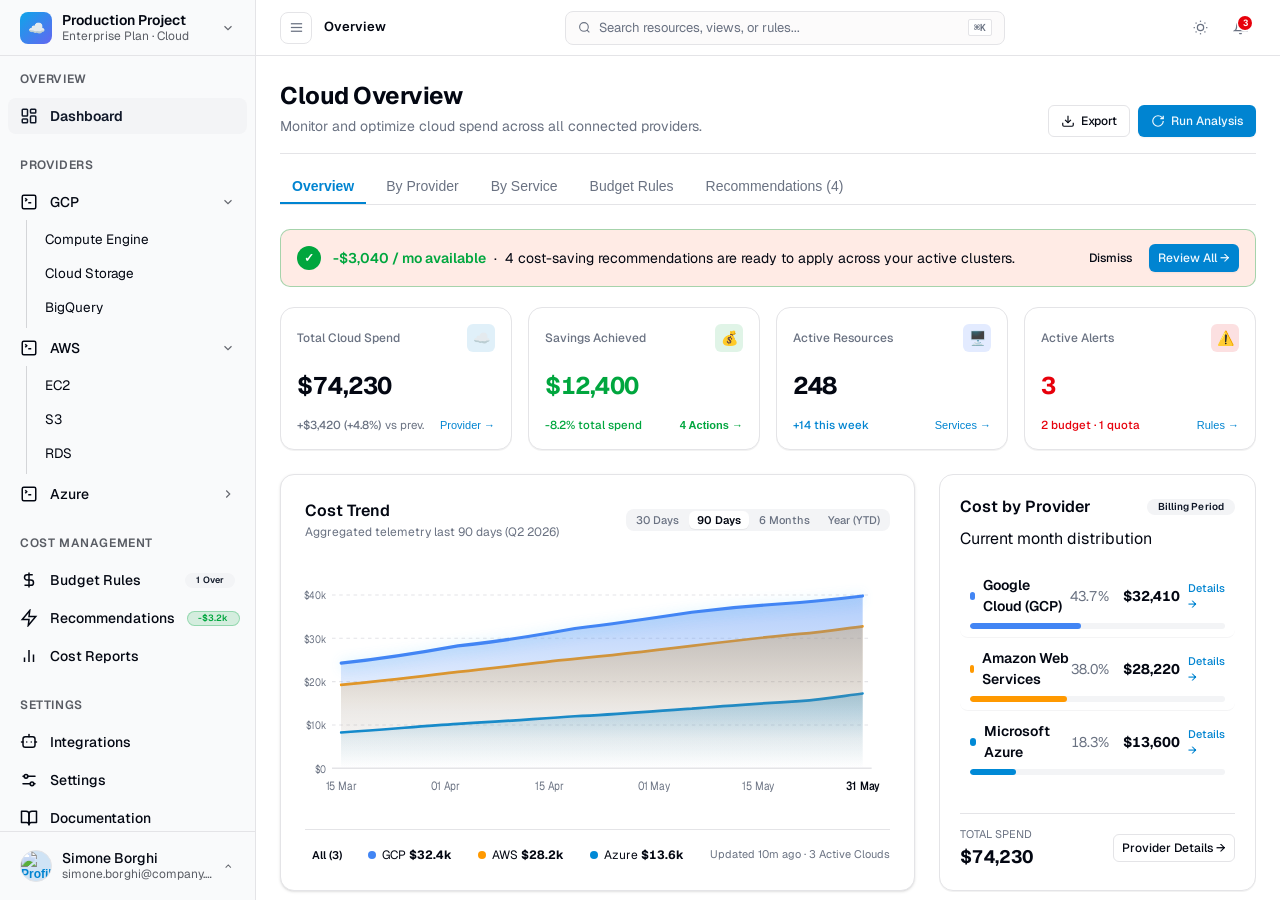
==== commit 10fffff3: "refactor: replace filter pills with dropdown select elements in data grid toolbars" ====
--- a/src/cloud-finops.html
+++ b/src/cloud-finops.html
@@ -186,6 +186,9 @@
     .aws-ec2-subtab-pane,
     .aws-s3-subtab-pane,
     .aws-rds-subtab-pane,
+    .azure-vm-subtab-pane,
+    .azure-blob-subtab-pane,
+    .azure-cosmos-subtab-pane,
     .integrations-subtab-pane,
     .settings-subtab-pane,
     .docs-subtab-pane,
@@ -200,6 +203,9 @@
     .aws-ec2-subtab-pane.is-active,
     .aws-s3-subtab-pane.is-active,
     .aws-rds-subtab-pane.is-active,
+    .azure-vm-subtab-pane.is-active,
+    .azure-blob-subtab-pane.is-active,
+    .azure-cosmos-subtab-pane.is-active,
     .integrations-subtab-pane.is-active,
     .settings-subtab-pane.is-active,
     .docs-subtab-pane.is-active,
@@ -1706,22 +1712,19 @@
               </button>
               <ul class="sidebar-menu-sub">
                 <li>
-                  <button class="sidebar-menu-sub-button" type="button"
-                    onclick="showToast('Azure Virtual Machines', '16 active VMs (D-Series &amp; B-Series) · $4,320/mo', 'info');">
+                  <a href="#azure-vm" class="sidebar-menu-sub-button" data-view-target="azure-vm">
                     Virtual Machines
-                  </button>
+                  </a>
                 </li>
                 <li>
-                  <button class="sidebar-menu-sub-button" type="button"
-                    onclick="showToast('Azure Blob Storage', 'Account storage Hot/Cool: 6.4 TB · $980/mo', 'info');">
+                  <a href="#azure-blob" class="sidebar-menu-sub-button" data-view-target="azure-blob">
                     Blob Storage
-                  </button>
+                  </a>
                 </li>
                 <li>
-                  <button class="sidebar-menu-sub-button" type="button"
-                    onclick="showToast('Azure Cosmos DB', 'NoSQL Multi-Region Global: $2,890/mo', 'info');">
+                  <a href="#azure-cosmos" class="sidebar-menu-sub-button" data-view-target="azure-cosmos">
                     Cosmos DB
-                  </button>
+                  </a>
                 </li>
               </ul>
             </li>
@@ -1845,8 +1848,7 @@
 
           <!-- Section 1: Account -->
           <div class="dropdown-menu-label">Account &amp; Access</div>
-          <button class="dropdown-menu-item" type="button"
-            onclick="navigateToView('user-profile'); closeUserMenu();">
+          <button class="dropdown-menu-item" type="button" onclick="navigateToView('user-profile'); closeUserMenu();">
             <svg width="14" height="14" viewBox="0 0 24 24" fill="none" stroke="currentColor" stroke-width="2">
               <path d="M19 21v-2a4 4 0 0 0-4-4H9a4 4 0 0 0-4 4v2" />
               <circle cx="12" cy="7" r="4" />
@@ -1854,8 +1856,7 @@
             <span>My Profile</span>
             <span class="dropdown-menu-shortcut">⌘P</span>
           </button>
-          <button class="dropdown-menu-item" type="button"
-            onclick="navigateToView('user-security'); closeUserMenu();">
+          <button class="dropdown-menu-item" type="button" onclick="navigateToView('user-security'); closeUserMenu();">
             <svg width="14" height="14" viewBox="0 0 24 24" fill="none" stroke="currentColor" stroke-width="2">
               <rect width="18" height="11" x="3" y="11" rx="2" ry="2" />
               <path d="M7 11V7a5 5 0 0 1 10 0v4" />
@@ -1863,8 +1864,7 @@
             <span>Security &amp; 2FA</span>
             <span class="badge badge-success" style="font-size: 9px; margin-left: auto;">Active</span>
           </button>
-          <button class="dropdown-menu-item" type="button"
-            onclick="navigateToView('user-api-keys'); closeUserMenu();">
+          <button class="dropdown-menu-item" type="button" onclick="navigateToView('user-api-keys'); closeUserMenu();">
             <svg width="14" height="14" viewBox="0 0 24 24" fill="none" stroke="currentColor" stroke-width="2">
               <path
                 d="M21 2l-2 2m-1.5 1.5L14 9l-1.5-1.5L11 9l-1.5-1.5L8 9 3 14l7 7 5-5-1.5-1.5L15 13l1.5 1.5 1.5-1.5L16.5 10 20 6.5 22 4.5 21 2z" />
@@ -1876,8 +1876,7 @@
 
           <!-- Section 2: Workspace Management & Finance -->
           <div class="dropdown-menu-label">Workspace &amp; Organization</div>
-          <button class="dropdown-menu-item" type="button"
-            onclick="navigateToView('user-team'); closeUserMenu();">
+          <button class="dropdown-menu-item" type="button" onclick="navigateToView('user-team'); closeUserMenu();">
             <svg width="14" height="14" viewBox="0 0 24 24" fill="none" stroke="currentColor" stroke-width="2">
               <path d="M16 21v-2a4 4 0 0 0-4-4H6a4 4 0 0 0-4 4v2" />
               <circle cx="9" cy="7" r="4" />
@@ -1886,8 +1885,7 @@
             </svg>
             <span>Team Management &amp; RBAC Roles</span>
           </button>
-          <button class="dropdown-menu-item" type="button"
-            onclick="navigateToView('user-billing'); closeUserMenu();">
+          <button class="dropdown-menu-item" type="button" onclick="navigateToView('user-billing'); closeUserMenu();">
             <svg width="14" height="14" viewBox="0 0 24 24" fill="none" stroke="currentColor" stroke-width="2">
               <rect width="20" height="14" x="2" y="5" rx="2" />
               <line x1="2" x2="22" y1="10" y2="10" />
@@ -1953,10 +1951,9 @@
           </button>
 
           <!-- Dynamic Breadcrumbs -->
-          <nav class="app-header-breadcrumb" aria-label="Breadcrumbs">
-            <a href="#overview" class="app-header-breadcrumb-item" data-view-target="overview">Dashboard</a>
-            <span style="opacity: 0.4;">/</span>
-            <span class="app-header-breadcrumb-current" id="header-breadcrumb-active">Overview</span>
+          <nav class="app-header-breadcrumb" id="app-header-breadcrumb" aria-label="Breadcrumbs">
+            <span class="app-header-breadcrumb-current" id="header-breadcrumb-active"
+              aria-current="page">Overview</span>
           </nav>
         </div>
 
@@ -2617,9 +2614,8 @@
                ================================================================ -->
             <div class="data-grid" style="box-shadow: var(--shadow-sm); margin-top: 24px;">
 
-              <!-- Toolbar -->
-              <div class="data-grid-toolbar"
-                style="padding: 14px 18px; display: flex; align-items: center; justify-content: space-between; flex-wrap: wrap; gap: 12px; border-bottom: 1px solid var(--border);">
+              <!-- Header -->
+              <div style="padding: 14px 18px 12px 18px; border-bottom: 1px solid var(--border); display: flex; align-items: center; justify-content: space-between;">
                 <div>
                   <div style="display: flex; align-items: center; gap: 8px;">
                     <h3 style="font-size: 15px; font-weight: 700; color: var(--foreground); margin: 0;">Cloud Services
@@ -2629,7 +2625,10 @@
                   <p style="font-size: 12px; color: var(--muted-foreground); margin: 2px 0 0 0;">Direct access to
                     analytical dashboards for providers, clusters, storage, and databases.</p>
                 </div>
-
+              </div>
+
+              <!-- Toolbar -->
+              <div class="data-grid-toolbar">
                 <div style="display: flex; align-items: center; gap: 10px; flex-wrap: wrap;">
                   <div class="data-grid-search">
                     <svg class="data-grid-search-icon" width="14" height="14" viewBox="0 0 24 24" fill="none"
@@ -2638,28 +2637,26 @@
                       <line x1="21" y1="21" x2="16.65" y2="16.65" />
                     </svg>
                     <input class="data-grid-search-input" id="ov-detail-search" type="text"
-                      placeholder="Search service or resource..." style="width: 230px;"
+                      placeholder="Search service or resource..." style="width: 250px;"
                       oninput="filterOverviewDetailViews()">
                     <button class="data-grid-search-clear" id="ov-detail-clear" type="button" title="Clear search"
                       onclick="clearOverviewDetailSearch()">✕</button>
                   </div>
 
-                  <div style="display: flex; gap: 5px; flex-wrap: wrap; align-items: center;">
-                    <button class="filter-pill is-active" id="ov-filter-all" type="button"
-                      onclick="filterOverviewDetailCategory('all')">All Views (6)</button>
-                    <button class="filter-pill" id="ov-filter-gcp" type="button"
-                      onclick="filterOverviewDetailCategory('GCP')">GCP (3)</button>
-                    <button class="filter-pill" id="ov-filter-aws" type="button"
-                      onclick="filterOverviewDetailCategory('AWS')">AWS (3)</button>
-                    <button class="filter-pill" id="ov-filter-compute" type="button"
-                      onclick="filterOverviewDetailCategory('Compute')">Compute</button>
-                    <button class="filter-pill" id="ov-filter-storage" type="button"
-                      onclick="filterOverviewDetailCategory('Storage')">Storage</button>
-                    <button class="filter-pill" id="ov-filter-database" type="button"
-                      onclick="filterOverviewDetailCategory('Database')">Database</button>
-                  </div>
-
-                  <div class="data-grid-count" id="ov-detail-count" style="margin-left: auto;">6 detail views</div>
+                  <select id="ov-detail-category-filter" class="input input-sm"
+                    style="width: 160px; font-size: 12px; height: 32px;"
+                    onchange="filterOverviewDetailCategory(this.value)">
+                    <option value="all">All Views (6)</option>
+                    <option value="GCP">Google Cloud (GCP)</option>
+                    <option value="AWS">Amazon AWS</option>
+                    <option value="Compute">Compute Only</option>
+                    <option value="Storage">Storage Only</option>
+                    <option value="Database">Database Only</option>
+                  </select>
+                </div>
+
+                <div style="margin-left: auto; display: flex; align-items: center; gap: 8px;">
+                  <div class="data-grid-count" id="ov-detail-count">6 detail views</div>
                 </div>
               </div>
 
@@ -3120,7 +3117,7 @@
                 </div>
                 <div style="margin-top: 14px;">
                   <button class="btn btn-outline btn-xs" style="width: 100%; font-size: 11.5px;" type="button"
-                    onclick="showToast('Azure Drill-down', 'Loading Azure subscription details...', 'info')">
+                    onclick="navigateToView('azure-vm')">
                     Azure Details →
                   </button>
                 </div>
@@ -3310,26 +3307,16 @@
                       title="Clear search" onclick="clearProviderProjectSearch()">✕</button>
                   </div>
 
-                  <div style="display: flex; align-items: center; gap: 6px;">
-                    <button class="filter-pill is-active" id="prov-pill-all" type="button"
-                      onclick="setProviderProjectPill('all')">All (8)</button>
-                    <button class="filter-pill" id="prov-pill-gcp" type="button"
-                      onclick="setProviderProjectPill('GCP')">GCP (3)</button>
-                    <button class="filter-pill" id="prov-pill-aws" type="button"
-                      onclick="setProviderProjectPill('AWS')">AWS (3)</button>
-                    <button class="filter-pill" id="prov-pill-azure" type="button"
-                      onclick="setProviderProjectPill('Azure')">Azure (2)</button>
-                  </div>
-                </div>
-
-                <div style="display: flex; align-items: center; gap: 10px; margin-left: auto;">
                   <select class="input input-sm" id="provider-project-select"
-                    style="font-size: 12px; height: 32px; width: 150px;" onchange="filterProviderProjects()">
-                    <option value="all">All Providers</option>
-                    <option value="GCP">Google Cloud (GCP)</option>
-                    <option value="AWS">Amazon AWS</option>
-                    <option value="Azure">Microsoft Azure</option>
+                    style="font-size: 12px; height: 32px; width: 170px;" onchange="filterProviderProjects()">
+                    <option value="all">All Providers (8)</option>
+                    <option value="GCP">Google Cloud (GCP) (3)</option>
+                    <option value="AWS">Amazon AWS (3)</option>
+                    <option value="Azure">Microsoft Azure (2)</option>
                   </select>
+                </div>
+
+                <div style="margin-left: auto; display: flex; align-items: center; gap: 8px;">
                   <div class="data-grid-count" id="provider-projects-count">8 accounts/projects shown</div>
                 </div>
               </div>
@@ -3726,24 +3713,22 @@
                       onclick="clearServiceSearch()">✕</button>
                   </div>
 
-                  <div style="display: flex; align-items: center; gap: 6px; flex-wrap: wrap;">
-                    <button class="filter-pill is-active" id="svc-filter-all" type="button"
-                      onclick="filterOverviewServiceCategory('all')">All Services (10)</button>
-                    <button class="filter-pill" id="svc-filter-compute" type="button"
-                      onclick="filterOverviewServiceCategory('Compute')">Compute (3)</button>
-                    <button class="filter-pill" id="svc-filter-storage" type="button"
-                      onclick="filterOverviewServiceCategory('Storage')">Storage (3)</button>
-                    <button class="filter-pill" id="svc-filter-database" type="button"
-                      onclick="filterOverviewServiceCategory('Database')">Database (2)</button>
-                    <button class="filter-pill" id="svc-filter-networking" type="button"
-                      onclick="filterOverviewServiceCategory('Networking')">Networking (1)</button>
-                    <button class="filter-pill" id="svc-filter-analytics" type="button"
-                      onclick="filterOverviewServiceCategory('Analytics')">Analytics (1)</button>
-                  </div>
-                </div>
-
-                <div class="data-grid-count" id="services-count-display" style="margin-left: auto;">
-                  10 infrastructure services monitored
+                  <select id="svc-category-filter" class="input input-sm"
+                    style="width: 170px; font-size: 12px; height: 32px;"
+                    onchange="filterOverviewServiceCategory(this.value)">
+                    <option value="all">All Services (10)</option>
+                    <option value="Compute">Compute (3)</option>
+                    <option value="Storage">Storage (3)</option>
+                    <option value="Database">Database (2)</option>
+                    <option value="Networking">Networking (1)</option>
+                    <option value="Analytics">Analytics (1)</option>
+                  </select>
+                </div>
+
+                <div style="margin-left: auto; display: flex; align-items: center; gap: 8px;">
+                  <div class="data-grid-count" id="services-count-display">
+                    10 infrastructure services monitored
+                  </div>
                 </div>
               </div>
 
@@ -3832,8 +3817,8 @@
                       </td>
                       <td><span class="badge badge-success" style="font-size: 10.5px;">-$160/mo potential</span></td>
                       <td style="text-align: right;">
-                        <button class="btn btn-outline btn-xs" type="button"
-                          onclick="showToast('Azure VM', 'Azure virtual machines details...', 'info')">Details</button>
+                        <button class="btn btn-outline btn-xs" type="button" onclick="navigateToView('azure-vm')">Go to
+                          VM</button>
                       </td>
                     </tr>
 
@@ -3904,8 +3889,8 @@
                       </td>
                       <td><span class="badge badge-outline" style="font-size: 10.5px;">Optimal</span></td>
                       <td style="text-align: right;">
-                        <button class="btn btn-outline btn-xs" type="button"
-                          onclick="showToast('Azure Cosmos', 'Cosmos DB details...', 'info')">Details</button>
+                        <button class="btn btn-outline btn-xs" type="button" onclick="navigateToView('azure-cosmos')">Go
+                          to Cosmos</button>
                       </td>
                     </tr>
 
@@ -3952,8 +3937,8 @@
                       </td>
                       <td><span class="badge badge-outline" style="font-size: 10.5px;">Optimal</span></td>
                       <td style="text-align: right;">
-                        <button class="btn btn-outline btn-xs" type="button"
-                          onclick="showToast('Azure Blob', 'Azure Blob Storage details...', 'info')">Details</button>
+                        <button class="btn btn-outline btn-xs" type="button" onclick="navigateToView('azure-blob')">Go
+                          to Blob</button>
                       </td>
                     </tr>
 
@@ -4236,25 +4221,6 @@
                       onclick="clearBudgetOverviewSearch()">✕</button>
                   </div>
 
-                  <div style="display: flex; align-items: center; gap: 6px; flex-wrap: wrap;">
-                    <button class="filter-pill is-active" id="budget-ov-pill-all" type="button"
-                      onclick="setBudgetOverviewStatus('all')">All Rules (6)</button>
-                    <button class="filter-pill" id="budget-ov-pill-breach" type="button"
-                      onclick="setBudgetOverviewStatus('breach')">
-                      <span class="badge-dot" style="background: var(--destructive);"></span>Breached (1)
-                    </button>
-                    <button class="filter-pill" id="budget-ov-pill-warning" type="button"
-                      onclick="setBudgetOverviewStatus('warning')">
-                      <span class="badge-dot" style="background: var(--warning);"></span>Alerting (2)
-                    </button>
-                    <button class="filter-pill" id="budget-ov-pill-ok" type="button"
-                      onclick="setBudgetOverviewStatus('ok')">
-                      <span class="badge-dot" style="background: var(--success);"></span>Compliant (3)
-                    </button>
-                  </div>
-                </div>
-
-                <div style="display: flex; align-items: center; gap: 10px; margin-left: auto;">
                   <select class="input input-sm" id="budget-overview-target-select"
                     style="font-size: 12px; height: 32px; width: 165px;" onchange="filterBudgetOverviewTable()">
                     <option value="all">All Targets &amp; Clouds</option>
@@ -4265,8 +4231,20 @@
                     <option value="Multi-Cloud Dev">Multi-Cloud Dev</option>
                     <option value="Networking">Networking</option>
                   </select>
+
+                  <select id="budget-overview-status-select" class="input input-sm"
+                    style="width: 150px; font-size: 12px; height: 32px;"
+                    onchange="setBudgetOverviewStatus(this.value)">
+                    <option value="all">All Rules (6)</option>
+                    <option value="breach">Breached (1)</option>
+                    <option value="warning">Alerting (2)</option>
+                    <option value="ok">Compliant (3)</option>
+                  </select>
+                </div>
+
+                <div style="margin-left: auto; display: flex; align-items: center; gap: 8px;">
                   <div class="data-grid-count" id="budget-overview-count">Showing 6 of 6 rules</div>
-                  <button class="btn btn-primary btn-xs" type="button"
+                  <button class="btn btn-primary btn-sm" type="button"
                     onclick="navigateToView('budget-rules'); openCreateRuleModal();"
                     style="display: inline-flex; align-items: center; gap: 4px; height: 32px; padding: 0 10px;">
                     <svg width="12" height="12" viewBox="0 0 24 24" fill="none" stroke="currentColor"
@@ -4624,7 +4602,8 @@
                     </h3>
                     <p class="rec-card-desc">4 backend nodes have run continuously 24/7 for 9 months in project
                       <code>production-core-eu</code>. A 1-year commitment yields a 37% rate reduction on vCPU and
-                      memory with zero application changes.</p>
+                      memory with zero application changes.
+                    </p>
                   </div>
                   <div class="rec-card-saving">
                     <span class="rec-card-amount">-$420</span>
@@ -4840,8 +4819,7 @@
                         style="font-size: 10px;">Exceeded</span></td>
                     <td class="data-grid-td" style="text-align: center;">
                       <label class="switch" title="Toggle rule">
-                        <input type="checkbox" checked
-                          onchange="toggleRuleActive(this, 'GCP Compute Monthly Cap')">
+                        <input type="checkbox" checked onchange="toggleRuleActive(this, 'GCP Compute Monthly Cap')">
                         <span class="switch-thumb"></span>
                       </label>
                     </td>
@@ -4874,8 +4852,7 @@
                         Limit</span></td>
                     <td class="data-grid-td" style="text-align: center;">
                       <label class="switch" title="Toggle rule">
-                        <input type="checkbox" checked
-                          onchange="toggleRuleActive(this, 'AWS S3 Storage Limit')">
+                        <input type="checkbox" checked onchange="toggleRuleActive(this, 'AWS S3 Storage Limit')">
                         <span class="switch-thumb"></span>
                       </label>
                     </td>
@@ -4908,8 +4885,7 @@
                     </td>
                     <td class="data-grid-td" style="text-align: center;">
                       <label class="switch" title="Toggle rule">
-                        <input type="checkbox" checked
-                          onchange="toggleRuleActive(this, 'Platform Team Allocation')">
+                        <input type="checkbox" checked onchange="toggleRuleActive(this, 'Platform Team Allocation')">
                         <span class="switch-thumb"></span>
                       </label>
                     </td>
@@ -4942,8 +4918,7 @@
                     </td>
                     <td class="data-grid-td" style="text-align: center;">
                       <label class="switch" title="Toggle rule">
-                        <input type="checkbox" checked
-                          onchange="toggleRuleActive(this, 'Dev Environment Cap')">
+                        <input type="checkbox" checked onchange="toggleRuleActive(this, 'Dev Environment Cap')">
                         <span class="switch-thumb"></span>
                       </label>
                     </td>
@@ -5177,7 +5152,8 @@
             </div>
 
             <!-- Filter & Action Controls: Filters on left, Buttons aligned right -->
-            <div style="display: flex; align-items: center; justify-content: space-between; gap: 12px; flex-wrap: wrap; flex: 1 1 100%; margin-top: 4px;">
+            <div
+              style="display: flex; align-items: center; justify-content: space-between; gap: 12px; flex-wrap: wrap; flex: 1 1 100%; margin-top: 4px;">
               <!-- Period Preset Selector -->
               <div
                 style="display: inline-flex; background: var(--muted); padding: 2px; border-radius: var(--radius-md); border: 1px solid var(--border);">
@@ -5196,7 +5172,8 @@
                   CSV</button>
                 <button class="btn btn-outline btn-sm" type="button" onclick="exportCostReport('pdf')">📄 PDF
                   Report</button>
-                <button class="btn btn-primary btn-sm" type="button" onclick="openCreateCustomReportModal()">+ New Report
+                <button class="btn btn-primary btn-sm" type="button" onclick="openCreateCustomReportModal()">+ New
+                  Report
                   📊</button>
               </div>
             </div>
@@ -5233,13 +5210,15 @@
                 <span class="badge badge-outline" id="kpi-cost-runrate-badge" style="font-size: 10px;">30 Days</span>
               </div>
               <div class="kpi-value-row">
-                <span class="kpi-value" id="kpi-cost-runrate-val" style="font-variant-numeric: tabular-nums;">$1,605.00</span>
+                <span class="kpi-value" id="kpi-cost-runrate-val"
+                  style="font-variant-numeric: tabular-nums;">$1,605.00</span>
                 <span style="font-size: 13px; font-weight: normal; color: var(--muted-foreground); margin-left: 2px;">/
                   day</span>
               </div>
               <div class="kpi-footer">
                 <span class="kpi-subtext" id="kpi-cost-runrate-peak">Peak: <strong>$2,180</strong> (May 18)</span>
-                <span class="kpi-subtext" id="kpi-cost-runrate-sub" style="margin-left: auto;">Weekend: <strong>$1,240/day</strong></span>
+                <span class="kpi-subtext" id="kpi-cost-runrate-sub" style="margin-left: auto;">Weekend:
+                  <strong>$1,240/day</strong></span>
               </div>
             </div>
 
@@ -5247,18 +5226,24 @@
             <div class="kpi-card" id="card-cost-kpi-3">
               <div class="kpi-header">
                 <span class="kpi-title">Multi-Cloud Allocation</span>
-                <span class="badge badge-secondary" id="kpi-cost-cloud-badge" style="font-size: 10px;">3 Providers</span>
+                <span class="badge badge-secondary" id="kpi-cost-cloud-badge" style="font-size: 10px;">3
+                  Providers</span>
               </div>
               <div class="kpi-value-row" style="align-items: baseline;">
-                <span class="kpi-value" id="kpi-cost-cloud-share" style="font-variant-numeric: tabular-nums;">58.0%</span>
-                <span id="kpi-cost-cloud-lead" style="font-size: 13px; font-weight: 600; color: var(--foreground); margin-left: 6px;">AWS
+                <span class="kpi-value" id="kpi-cost-cloud-share"
+                  style="font-variant-numeric: tabular-nums;">58.0%</span>
+                <span id="kpi-cost-cloud-lead"
+                  style="font-size: 13px; font-weight: 600; color: var(--foreground); margin-left: 6px;">AWS
                   ($27.9k)</span>
               </div>
               <div
                 style="width: 100%; height: 5px; border-radius: 9999px; overflow: hidden; display: flex; background: var(--muted); margin: 3px 0 1px 0;">
-                <div id="kpi-cost-bar-aws" style="width: 58%; background: #f59e0b; transition: width 0.3s ease;" title="AWS: 58%"></div>
-                <div id="kpi-cost-bar-gcp" style="width: 34%; background: #3b82f6; transition: width 0.3s ease;" title="GCP: 34%"></div>
-                <div id="kpi-cost-bar-azure" style="width: 8%; background: #0284c7; transition: width 0.3s ease;" title="Azure: 8%"></div>
+                <div id="kpi-cost-bar-aws" style="width: 58%; background: #f59e0b; transition: width 0.3s ease;"
+                  title="AWS: 58%"></div>
+                <div id="kpi-cost-bar-gcp" style="width: 34%; background: #3b82f6; transition: width 0.3s ease;"
+                  title="GCP: 34%"></div>
+                <div id="kpi-cost-bar-azure" style="width: 8%; background: #0284c7; transition: width 0.3s ease;"
+                  title="Azure: 8%"></div>
               </div>
               <div class="kpi-footer"
                 style="font-size: 11px; color: var(--muted-foreground); justify-content: space-between;">
@@ -5274,12 +5259,14 @@
             <div class="kpi-card" id="card-cost-kpi-4">
               <div class="kpi-header">
                 <span class="kpi-title">FinOps Efficiency &amp; Waste</span>
-                <span class="badge badge-success" id="kpi-cost-finops-badge" style="font-size: 10px;">14 Recommendations</span>
+                <span class="badge badge-success" id="kpi-cost-finops-badge" style="font-size: 10px;">14
+                  Recommendations</span>
               </div>
               <div class="kpi-value-row">
                 <span class="kpi-value" id="kpi-cost-finops-val"
                   style="color: var(--success); font-variant-numeric: tabular-nums;">-$5,840.00</span>
-                <span id="kpi-cost-finops-unit" style="font-size: 13px; font-weight: normal; color: var(--muted-foreground); margin-left: 2px;">/
+                <span id="kpi-cost-finops-unit"
+                  style="font-size: 13px; font-weight: normal; color: var(--muted-foreground); margin-left: 2px;">/
                   mo</span>
               </div>
               <div class="kpi-footer">
@@ -5832,38 +5819,49 @@
               </div>
             </div>
 
-            <!-- Service Details Table with Filter Pills -->
-            <div
-              style="display: flex; align-items: center; justify-content: space-between; margin-bottom: 14px; flex-wrap: wrap; gap: 10px;">
-              <div style="display: flex; align-items: center; gap: 8px;">
-                <button class="filter-pill is-active" id="btn-srv-all" type="button"
-                  onclick="filterReportServices('all')">All Providers (8)</button>
-                <button class="filter-pill" id="btn-srv-aws" type="button" onclick="filterReportServices('aws')">AWS
-                  Only (3)</button>
-                <button class="filter-pill" id="btn-srv-gcp" type="button" onclick="filterReportServices('gcp')">GCP
-                  Only (4)</button>
-                <button class="filter-pill" id="btn-srv-azure" type="button"
-                  onclick="filterReportServices('azure')">Azure Only (1)</button>
-              </div>
-
-              <div style="display: flex; align-items: center; gap: 8px;">
-                <div class="data-grid-search">
-                  <svg class="data-grid-search-icon" width="14" height="14" viewBox="0 0 24 24" fill="none"
-                    stroke="currentColor" stroke-width="2">
-                    <circle cx="11" cy="11" r="8" />
-                    <line x1="21" y1="21" x2="16.65" y2="16.65" />
-                  </svg>
-                  <input class="data-grid-search-input" id="search-report-services" type="text"
-                    placeholder="Search service..." oninput="searchReportServices(this.value)" style="width: 220px;">
-                  <button class="data-grid-search-clear" id="search-report-clear" type="button" title="Clear search"
-                    onclick="clearReportServicesSearch()">✕</button>
-                </div>
-              </div>
-            </div>
-
             <!-- Services Data Grid -->
             <div class="data-grid"
               style="box-shadow: var(--shadow-sm); border: 1px solid var(--border); border-radius: var(--radius-lg); overflow: hidden; background: var(--card); width: 100%; margin-bottom: 24px;">
+
+              <!-- Toolbar -->
+              <div class="data-grid-toolbar">
+                <div style="display: flex; align-items: center; gap: 10px; flex-wrap: wrap;">
+                  <div class="data-grid-search">
+                    <svg class="data-grid-search-icon" width="14" height="14" viewBox="0 0 24 24" fill="none"
+                      stroke="currentColor" stroke-width="2">
+                      <circle cx="11" cy="11" r="8" />
+                      <line x1="21" y1="21" x2="16.65" y2="16.65" />
+                    </svg>
+                    <input class="data-grid-search-input" id="search-report-services" type="text"
+                      placeholder="Search service..." oninput="searchReportServices(this.value)" style="width: 240px;">
+                    <button class="data-grid-search-clear" id="search-report-clear" type="button" title="Clear search"
+                      onclick="clearReportServicesSearch()">✕</button>
+                  </div>
+
+                  <select id="report-provider-filter" class="input input-sm"
+                    style="width: 160px; font-size: 12px; height: 32px;"
+                    onchange="filterReportServices(this.value)">
+                    <option value="all">All Providers (8)</option>
+                    <option value="aws">AWS Only (3)</option>
+                    <option value="gcp">GCP Only (4)</option>
+                    <option value="azure">Azure Only (1)</option>
+                  </select>
+                </div>
+
+                <div style="margin-left: auto; display: flex; align-items: center; gap: 8px;">
+                  <button class="btn btn-outline btn-sm" type="button"
+                    onclick="showToast('Export Services', 'Downloading service report (CSV)...', 'info')"
+                    style="display: inline-flex; align-items: center; gap: 4px; height: 32px; padding: 0 10px;">
+                    <svg width="12" height="12" viewBox="0 0 24 24" fill="none" stroke="currentColor" stroke-width="2">
+                      <path d="M21 15v4a2 2 0 0 1-2 2H5a2 2 0 0 1-2-2v-4" />
+                      <polyline points="7 10 12 15 17 10" />
+                      <line x1="12" y1="15" x2="12" y2="3" />
+                    </svg>
+                    <span>Export CSV</span>
+                  </button>
+                </div>
+              </div>
+
               <table class="data-grid-table" style="width: 100%; border-collapse: collapse;">
                 <thead>
                   <tr
@@ -6398,7 +6396,8 @@
                     <div>📬 Recipients: <strong style="color: var(--foreground);">Slack Channel #finops-alerts</strong>
                     </div>
                     <div>📦 Formats: <span class="badge badge-secondary" style="font-size: 10px;">Slack Blocks</span>
-                      <span class="badge badge-secondary" style="font-size: 10px;">JSON Webhook</span></div>
+                      <span class="badge badge-secondary" style="font-size: 10px;">JSON Webhook</span>
+                    </div>
                   </div>
                 </div>
 
@@ -6481,7 +6480,8 @@
                     <div>📬 Recipients: <strong style="color: var(--foreground);">accounting@company.com,
                         controller@company.com</strong></div>
                     <div>📦 Formats: <span class="badge badge-secondary" style="font-size: 10px;">Accounting PDF</span>
-                      <span class="badge badge-secondary" style="font-size: 10px;">ERP CSV</span></div>
+                      <span class="badge badge-secondary" style="font-size: 10px;">ERP CSV</span>
+                    </div>
                   </div>
                 </div>
 
@@ -6626,43 +6626,50 @@
               </div>
             </div>
 
-            <!-- Toolbar: Search & Filter Pills -->
-            <div
-              style="display: flex; align-items: center; justify-content: space-between; flex-wrap: wrap; gap: 12px; margin-bottom: 16px;">
-              <div style="display: flex; align-items: center; gap: 8px; flex-wrap: wrap;">
-                <button class="filter-pill is-active" id="aws-cluster-filter-all" type="button"
-                  onclick="setAwsClusterFilter('all')">All Clusters (6)</button>
-                <button class="filter-pill" id="aws-cluster-filter-prod" type="button"
-                  onclick="setAwsClusterFilter('Production')">Production (2)</button>
-                <button class="filter-pill" id="aws-cluster-filter-data" type="button"
-                  onclick="setAwsClusterFilter('Data Platform')">Data Platform (2)</button>
-                <button class="filter-pill" id="aws-cluster-filter-ai" type="button"
-                  onclick="setAwsClusterFilter('AI / ML')">AI / ML (1)</button>
-                <button class="filter-pill" id="aws-cluster-filter-staging" type="button"
-                  onclick="setAwsClusterFilter('Staging')">Staging (1)</button>
-              </div>
-
-              <div style="display: flex; align-items: center; gap: 8px;">
-                <div class="data-grid-search">
-                  <svg class="data-grid-search-icon" width="14" height="14" viewBox="0 0 24 24" fill="none"
-                    stroke="currentColor" stroke-width="2">
-                    <circle cx="11" cy="11" r="8" />
-                    <line x1="21" y1="21" x2="16.65" y2="16.65" />
-                  </svg>
-                  <input class="data-grid-search-input" id="aws-cluster-search-input" type="text"
-                    placeholder="Search cluster, instance, region..." oninput="filterAwsClusters()"
-                    style="width: 270px;">
-                  <button class="data-grid-search-clear" id="aws-cluster-clear" type="button" title="Clear search"
-                    onclick="clearAwsClusterSearch()">✕</button>
-                </div>
-                <button class="btn btn-outline btn-sm" type="button"
-                  onclick="showToast('Export CSV', 'Download elenco cluster AWS EC2...', 'info')">Export CSV</button>
-              </div>
-            </div>
-
             <!-- Clusters Data-Grid Table -->
             <div class="data-grid"
               style="box-shadow: var(--shadow-sm); border: 1px solid var(--border); border-radius: var(--radius-lg); overflow: hidden; background: var(--card);">
+
+              <!-- Toolbar -->
+              <div class="data-grid-toolbar">
+                <div style="display: flex; align-items: center; gap: 10px; flex-wrap: wrap;">
+                  <div class="data-grid-search">
+                    <svg class="data-grid-search-icon" width="14" height="14" viewBox="0 0 24 24" fill="none"
+                      stroke="currentColor" stroke-width="2">
+                      <circle cx="11" cy="11" r="8" />
+                      <line x1="21" y1="21" x2="16.65" y2="16.65" />
+                    </svg>
+                    <input class="data-grid-search-input" id="aws-cluster-search-input" type="text"
+                      placeholder="Search cluster, instance, region..." oninput="filterAwsClusters()"
+                      style="width: 270px;">
+                    <button class="data-grid-search-clear" id="aws-cluster-clear" type="button" title="Clear search"
+                      onclick="clearAwsClusterSearch()">✕</button>
+                  </div>
+
+                  <select id="aws-cluster-filter-select" class="input input-sm"
+                    style="width: 170px; font-size: 12px; height: 32px;"
+                    onchange="setAwsClusterFilter(this.value)">
+                    <option value="all">All Clusters (6)</option>
+                    <option value="Production">Production (2)</option>
+                    <option value="Data Platform">Data Platform (2)</option>
+                    <option value="AI / ML">AI / ML (1)</option>
+                    <option value="Staging">Staging (1)</option>
+                  </select>
+                </div>
+
+                <div style="margin-left: auto; display: flex; align-items: center; gap: 8px;">
+                  <button class="btn btn-outline btn-sm" type="button"
+                    onclick="showToast('Export CSV', 'Download elenco cluster AWS EC2...', 'info')"
+                    style="display: inline-flex; align-items: center; gap: 4px; height: 32px; padding: 0 10px;">
+                    <svg width="12" height="12" viewBox="0 0 24 24" fill="none" stroke="currentColor" stroke-width="2">
+                      <path d="M21 15v4a2 2 0 0 1-2 2H5a2 2 0 0 1-2-2v-4" />
+                      <polyline points="7 10 12 15 17 10" />
+                      <line x1="12" y1="15" x2="12" y2="3" />
+                    </svg>
+                    <span>Export CSV</span>
+                  </button>
+                </div>
+              </div>
               <div class="data-grid-container" style="overflow-x: auto;">
                 <table class="data-grid-table" id="aws-ec2-clusters-table"
                   style="width: 100%; border-collapse: collapse;">
@@ -6993,42 +7000,49 @@
                ================================================================== -->
           <div id="aws-ec2-pane-instances" class="aws-ec2-subtab-pane">
 
-            <!-- Toolbar: Instance Search & Lifecycle Filters -->
-            <div
-              style="display: flex; align-items: center; justify-content: space-between; flex-wrap: wrap; gap: 12px; margin-bottom: 16px;">
-              <div style="display: flex; align-items: center; gap: 8px; flex-wrap: wrap;">
-                <button class="filter-pill is-active" id="aws-inst-filter-all" type="button"
-                  onclick="setAwsInstLifecycleFilter('all')">All (42)</button>
-                <button class="filter-pill" id="aws-inst-filter-ondemand" type="button"
-                  onclick="setAwsInstLifecycleFilter('On-Demand')">On-Demand (32)</button>
-                <button class="filter-pill" id="aws-inst-filter-spot" type="button"
-                  onclick="setAwsInstLifecycleFilter('Spot')">Spot (8)</button>
-                <button class="filter-pill" id="aws-inst-filter-stopped" type="button"
-                  onclick="setAwsInstLifecycleFilter('Stopped')">Stopped (2)</button>
-              </div>
-
-              <div style="display: flex; align-items: center; gap: 8px;">
-                <div class="data-grid-search">
-                  <svg class="data-grid-search-icon" width="14" height="14" viewBox="0 0 24 24" fill="none"
-                    stroke="currentColor" stroke-width="2">
-                    <circle cx="11" cy="11" r="8" />
-                    <line x1="21" y1="21" x2="16.65" y2="16.65" />
-                  </svg>
-                  <input class="data-grid-search-input" id="aws-instances-search-input" type="text"
-                    placeholder="Search instance by ID, tag, or cluster..." oninput="filterAwsInstances()"
-                    style="width: 280px;">
-                  <button class="data-grid-search-clear" id="aws-instances-clear" type="button" title="Clear search"
-                    onclick="clearAwsInstancesSearch()">✕</button>
-                </div>
-                <button class="btn btn-outline btn-sm" type="button"
-                  onclick="showToast('Export Instances', 'Exporting 42 EC2 instances list (CSV)...', 'info')">Export
-                  CSV</button>
-              </div>
-            </div>
-
             <!-- Instances Inventory Table -->
             <div class="data-grid"
               style="box-shadow: var(--shadow-sm); border: 1px solid var(--border); border-radius: var(--radius-lg); overflow: hidden; background: var(--card);">
+
+              <!-- Toolbar -->
+              <div class="data-grid-toolbar">
+                <div style="display: flex; align-items: center; gap: 10px; flex-wrap: wrap;">
+                  <div class="data-grid-search">
+                    <svg class="data-grid-search-icon" width="14" height="14" viewBox="0 0 24 24" fill="none"
+                      stroke="currentColor" stroke-width="2">
+                      <circle cx="11" cy="11" r="8" />
+                      <line x1="21" y1="21" x2="16.65" y2="16.65" />
+                    </svg>
+                    <input class="data-grid-search-input" id="aws-instances-search-input" type="text"
+                      placeholder="Search instance by ID, tag, or cluster..." oninput="filterAwsInstances()"
+                      style="width: 280px;">
+                    <button class="data-grid-search-clear" id="aws-instances-clear" type="button" title="Clear search"
+                      onclick="clearAwsInstancesSearch()">✕</button>
+                  </div>
+
+                  <select id="aws-inst-filter-select" class="input input-sm"
+                    style="width: 160px; font-size: 12px; height: 32px;"
+                    onchange="setAwsInstLifecycleFilter(this.value)">
+                    <option value="all">All Lifecycles (42)</option>
+                    <option value="On-Demand">On-Demand (32)</option>
+                    <option value="Spot">Spot (8)</option>
+                    <option value="Stopped">Stopped (2)</option>
+                  </select>
+                </div>
+
+                <div style="margin-left: auto; display: flex; align-items: center; gap: 8px;">
+                  <button class="btn btn-outline btn-sm" type="button"
+                    onclick="showToast('Export Instances', 'Exporting 42 EC2 instances list (CSV)...', 'info')"
+                    style="display: inline-flex; align-items: center; gap: 4px; height: 32px; padding: 0 10px;">
+                    <svg width="12" height="12" viewBox="0 0 24 24" fill="none" stroke="currentColor" stroke-width="2">
+                      <path d="M21 15v4a2 2 0 0 1-2 2H5a2 2 0 0 1-2-2v-4" />
+                      <polyline points="7 10 12 15 17 10" />
+                      <line x1="12" y1="15" x2="12" y2="3" />
+                    </svg>
+                    <span>Export CSV</span>
+                  </button>
+                </div>
+              </div>
               <div class="data-grid-container" style="overflow-x: auto;">
                 <table class="data-grid-table" id="aws-ec2-instances-table"
                   style="width: 100%; border-collapse: collapse;">
@@ -7420,7 +7434,8 @@
                   </tr>
                   <tr class="data-grid-row" style="border-bottom: 1px solid var(--border);">
                     <td class="data-grid-td" style="padding: 12px 14px; font-weight: 600;">
-                      <code>ai-training-cluster-gpu</code></td>
+                      <code>ai-training-cluster-gpu</code>
+                    </td>
                     <td class="data-grid-td" style="padding: 12px 14px;"><span class="badge badge-primary"
                         style="font-size: 11px;">production</span></td>
                     <td class="data-grid-td" style="padding: 12px 14px;"><code>ai-research</code></td>
@@ -7433,7 +7448,8 @@
                   </tr>
                   <tr class="data-grid-row" style="border-bottom: 1px solid var(--border);">
                     <td class="data-grid-td" style="padding: 12px 14px; font-weight: 600;">
-                      <code>data-lake-spark-workers</code></td>
+                      <code>data-lake-spark-workers</code>
+                    </td>
                     <td class="data-grid-td" style="padding: 12px 14px;"><span class="badge badge-primary"
                         style="font-size: 11px;">production</span></td>
                     <td class="data-grid-td" style="padding: 12px 14px;"><code>data-platform</code></td>
@@ -7845,41 +7861,49 @@
                ================================================================== -->
           <div id="aws-s3-pane-buckets" class="aws-s3-subtab-pane">
 
-            <!-- Toolbar: Search & Class Filters -->
-            <div
-              style="display: flex; align-items: center; justify-content: space-between; flex-wrap: wrap; gap: 12px; margin-bottom: 16px;">
-              <div style="display: flex; align-items: center; gap: 8px; flex-wrap: wrap;">
-                <button class="filter-pill is-active" id="aws-s3-filter-all" type="button"
-                  onclick="setAwsS3ClassFilter('all')">All (7)</button>
-                <button class="filter-pill" id="aws-s3-filter-standard" type="button"
-                  onclick="setAwsS3ClassFilter('Standard')">Standard (4)</button>
-                <button class="filter-pill" id="aws-s3-filter-tiering" type="button"
-                  onclick="setAwsS3ClassFilter('Intelligent-Tiering')">Intelligent-Tiering (1)</button>
-                <button class="filter-pill" id="aws-s3-filter-glacier" type="button"
-                  onclick="setAwsS3ClassFilter('Glacier')">Glacier (2)</button>
-              </div>
-
-              <div style="display: flex; align-items: center; gap: 8px;">
-                <div class="data-grid-search">
-                  <svg class="data-grid-search-icon" width="14" height="14" viewBox="0 0 24 24" fill="none"
-                    stroke="currentColor" stroke-width="2">
-                    <circle cx="11" cy="11" r="8" />
-                    <line x1="21" y1="21" x2="16.65" y2="16.65" />
-                  </svg>
-                  <input class="data-grid-search-input" id="aws-s3-search-input" type="text"
-                    placeholder="Search buckets by name or region..." oninput="filterAwsS3Buckets()"
-                    style="width: 270px;">
-                  <button class="data-grid-search-clear" id="aws-s3-clear" type="button" title="Clear search"
-                    onclick="clearAwsS3Search()">✕</button>
-                </div>
-                <button class="btn btn-outline btn-sm" type="button"
-                  onclick="showToast('Export CSV', 'Download inventario completo S3...', 'info')">Export CSV</button>
-              </div>
-            </div>
-
             <!-- Buckets Data-Grid -->
             <div class="data-grid"
               style="box-shadow: var(--shadow-sm); border: 1px solid var(--border); border-radius: var(--radius-lg); overflow: hidden; background: var(--card);">
+
+              <!-- Toolbar -->
+              <div class="data-grid-toolbar">
+                <div style="display: flex; align-items: center; gap: 10px; flex-wrap: wrap;">
+                  <div class="data-grid-search">
+                    <svg class="data-grid-search-icon" width="14" height="14" viewBox="0 0 24 24" fill="none"
+                      stroke="currentColor" stroke-width="2">
+                      <circle cx="11" cy="11" r="8" />
+                      <line x1="21" y1="21" x2="16.65" y2="16.65" />
+                    </svg>
+                    <input class="data-grid-search-input" id="aws-s3-search-input" type="text"
+                      placeholder="Search buckets by name or region..." oninput="filterAwsS3Buckets()"
+                      style="width: 270px;">
+                    <button class="data-grid-search-clear" id="aws-s3-clear" type="button" title="Clear search"
+                      onclick="clearAwsS3Search()">✕</button>
+                  </div>
+
+                  <select id="aws-s3-filter-select" class="input input-sm"
+                    style="width: 175px; font-size: 12px; height: 32px;"
+                    onchange="setAwsS3ClassFilter(this.value)">
+                    <option value="all">All Storage Classes (7)</option>
+                    <option value="Standard">Standard (4)</option>
+                    <option value="Intelligent-Tiering">Intelligent-Tiering (1)</option>
+                    <option value="Glacier">Glacier (2)</option>
+                  </select>
+                </div>
+
+                <div style="margin-left: auto; display: flex; align-items: center; gap: 8px;">
+                  <button class="btn btn-outline btn-sm" type="button"
+                    onclick="showToast('Export CSV', 'Download inventario completo S3...', 'info')"
+                    style="display: inline-flex; align-items: center; gap: 4px; height: 32px; padding: 0 10px;">
+                    <svg width="12" height="12" viewBox="0 0 24 24" fill="none" stroke="currentColor" stroke-width="2">
+                      <path d="M21 15v4a2 2 0 0 1-2 2H5a2 2 0 0 1-2-2v-4" />
+                      <polyline points="7 10 12 15 17 10" />
+                      <line x1="12" y1="15" x2="12" y2="3" />
+                    </svg>
+                    <span>Export CSV</span>
+                  </button>
+                </div>
+              </div>
               <div class="data-grid-container" style="overflow-x: auto;">
                 <table class="data-grid-table" id="aws-s3-buckets-table"
                   style="width: 100%; border-collapse: collapse;">
@@ -8258,7 +8282,8 @@
                 <tbody>
                   <tr class="data-grid-row" style="border-bottom: 1px solid var(--border);">
                     <td class="data-grid-td" style="padding: 12px 14px; font-weight: 600;">
-                      <code>aws-app-assets-production</code></td>
+                      <code>aws-app-assets-production</code>
+                    </td>
                     <td class="data-grid-td" style="padding: 12px 14px;"><span class="badge badge-primary"
                         style="font-size: 11px;">production</span></td>
                     <td class="data-grid-td" style="padding: 12px 14px;"><code>frontend-cdn</code></td>
@@ -8271,7 +8296,8 @@
                   </tr>
                   <tr class="data-grid-row" style="border-bottom: 1px solid var(--border);">
                     <td class="data-grid-td" style="padding: 12px 14px; font-weight: 600;">
-                      <code>data-lake-raw-telemetry</code></td>
+                      <code>data-lake-raw-telemetry</code>
+                    </td>
                     <td class="data-grid-td" style="padding: 12px 14px;"><span class="badge badge-primary"
                         style="font-size: 11px;">production</span></td>
                     <td class="data-grid-td" style="padding: 12px 14px;"><code>data-platform</code></td>
@@ -8284,7 +8310,8 @@
                   </tr>
                   <tr class="data-grid-row" style="border-bottom: 1px solid var(--border);">
                     <td class="data-grid-td" style="padding: 12px 14px; font-weight: 600;">
-                      <code>compliance-audit-logs-immutable</code></td>
+                      <code>compliance-audit-logs-immutable</code>
+                    </td>
                     <td class="data-grid-td" style="padding: 12px 14px;"><span class="badge badge-primary"
                         style="font-size: 11px;">production</span></td>
                     <td class="data-grid-td" style="padding: 12px 14px;"><code>security-ops</code></td>
@@ -8548,41 +8575,49 @@
                ================================================================== -->
           <div id="aws-rds-pane-databases" class="aws-rds-subtab-pane">
 
-            <!-- Toolbar: Search & Engine Filters -->
-            <div
-              style="display: flex; align-items: center; justify-content: space-between; flex-wrap: wrap; gap: 12px; margin-bottom: 16px;">
-              <div style="display: flex; align-items: center; gap: 8px; flex-wrap: wrap;">
-                <button class="filter-pill is-active" id="aws-rds-filter-all" type="button"
-                  onclick="setAwsRdsEngineFilter('all')">All (4)</button>
-                <button class="filter-pill" id="aws-rds-filter-postgres" type="button"
-                  onclick="setAwsRdsEngineFilter('PostgreSQL')">PostgreSQL (2)</button>
-                <button class="filter-pill" id="aws-rds-filter-aurora" type="button"
-                  onclick="setAwsRdsEngineFilter('Aurora MySQL')">Aurora MySQL (1)</button>
-                <button class="filter-pill" id="aws-rds-filter-mariadb" type="button"
-                  onclick="setAwsRdsEngineFilter('MariaDB')">MariaDB (1)</button>
-              </div>
-
-              <div style="display: flex; align-items: center; gap: 8px;">
-                <div class="data-grid-search">
-                  <svg class="data-grid-search-icon" width="14" height="14" viewBox="0 0 24 24" fill="none"
-                    stroke="currentColor" stroke-width="2">
-                    <circle cx="11" cy="11" r="8" />
-                    <line x1="21" y1="21" x2="16.65" y2="16.65" />
-                  </svg>
-                  <input class="data-grid-search-input" id="aws-rds-search-input" type="text"
-                    placeholder="Search database, engine, region..." oninput="filterAwsRdsDatabases()"
-                    style="width: 270px;">
-                  <button class="data-grid-search-clear" id="aws-rds-clear" type="button" title="Clear search"
-                    onclick="clearAwsRdsSearch()">✕</button>
-                </div>
-                <button class="btn btn-outline btn-sm" type="button"
-                  onclick="showToast('Export CSV', 'Downloading RDS database data...', 'info')">Export CSV</button>
-              </div>
-            </div>
-
             <!-- Databases Data-Grid -->
             <div class="data-grid"
               style="box-shadow: var(--shadow-sm); border: 1px solid var(--border); border-radius: var(--radius-lg); overflow: hidden; background: var(--card);">
+
+              <!-- Toolbar -->
+              <div class="data-grid-toolbar">
+                <div style="display: flex; align-items: center; gap: 10px; flex-wrap: wrap;">
+                  <div class="data-grid-search">
+                    <svg class="data-grid-search-icon" width="14" height="14" viewBox="0 0 24 24" fill="none"
+                      stroke="currentColor" stroke-width="2">
+                      <circle cx="11" cy="11" r="8" />
+                      <line x1="21" y1="21" x2="16.65" y2="16.65" />
+                    </svg>
+                    <input class="data-grid-search-input" id="aws-rds-search-input" type="text"
+                      placeholder="Search database, engine, region..." oninput="filterAwsRdsDatabases()"
+                      style="width: 270px;">
+                    <button class="data-grid-search-clear" id="aws-rds-clear" type="button" title="Clear search"
+                      onclick="clearAwsRdsSearch()">✕</button>
+                  </div>
+
+                  <select id="aws-rds-filter-select" class="input input-sm"
+                    style="width: 160px; font-size: 12px; height: 32px;"
+                    onchange="setAwsRdsEngineFilter(this.value)">
+                    <option value="all">All Engines (4)</option>
+                    <option value="PostgreSQL">PostgreSQL (2)</option>
+                    <option value="Aurora MySQL">Aurora MySQL (1)</option>
+                    <option value="MariaDB">MariaDB (1)</option>
+                  </select>
+                </div>
+
+                <div style="margin-left: auto; display: flex; align-items: center; gap: 8px;">
+                  <button class="btn btn-outline btn-sm" type="button"
+                    onclick="showToast('Export CSV', 'Downloading RDS database data...', 'info')"
+                    style="display: inline-flex; align-items: center; gap: 4px; height: 32px; padding: 0 10px;">
+                    <svg width="12" height="12" viewBox="0 0 24 24" fill="none" stroke="currentColor" stroke-width="2">
+                      <path d="M21 15v4a2 2 0 0 1-2 2H5a2 2 0 0 1-2-2v-4" />
+                      <polyline points="7 10 12 15 17 10" />
+                      <line x1="12" y1="15" x2="12" y2="3" />
+                    </svg>
+                    <span>Export CSV</span>
+                  </button>
+                </div>
+              </div>
               <div class="data-grid-container" style="overflow-x: auto;">
                 <table class="data-grid-table" id="aws-rds-databases-table"
                   style="width: 100%; border-collapse: collapse;">
@@ -8952,7 +8987,8 @@
                 <tbody>
                   <tr class="data-grid-row" style="border-bottom: 1px solid var(--border);">
                     <td class="data-grid-td" style="padding: 12px 14px; font-weight: 600;">
-                      <code>prod-core-postgres-cluster</code></td>
+                      <code>prod-core-postgres-cluster</code>
+                    </td>
                     <td class="data-grid-td" style="padding: 12px 14px;"><span class="badge badge-primary"
                         style="font-size: 11px;">production</span></td>
                     <td class="data-grid-td" style="padding: 12px 14px;"><code>backend-db</code></td>
@@ -8965,7 +9001,8 @@
                   </tr>
                   <tr class="data-grid-row" style="border-bottom: 1px solid var(--border);">
                     <td class="data-grid-td" style="padding: 12px 14px; font-weight: 600;">
-                      <code>aurora-analytics-warehouse</code></td>
+                      <code>aurora-analytics-warehouse</code>
+                    </td>
                     <td class="data-grid-td" style="padding: 12px 14px;"><span class="badge badge-primary"
                         style="font-size: 11px;">production</span></td>
                     <td class="data-grid-td" style="padding: 12px 14px;"><code>bi-analytics</code></td>
@@ -8978,7 +9015,8 @@
                   </tr>
                   <tr class="data-grid-row" style="border-bottom: 1px solid var(--border);">
                     <td class="data-grid-td" style="padding: 12px 14px; font-weight: 600;">
-                      <code>auth-session-postgres</code></td>
+                      <code>auth-session-postgres</code>
+                    </td>
                     <td class="data-grid-td" style="padding: 12px 14px;"><span class="badge badge-primary"
                         style="font-size: 11px;">production</span></td>
                     <td class="data-grid-td" style="padding: 12px 14px;"><code>security-iam</code></td>
@@ -8991,7 +9029,8 @@
                   </tr>
                   <tr class="data-grid-row" style="border-bottom: 1px solid var(--border);">
                     <td class="data-grid-td" style="padding: 12px 14px; font-weight: 600;">
-                      <code>staging-test-mariadb</code></td>
+                      <code>staging-test-mariadb</code>
+                    </td>
                     <td class="data-grid-td" style="padding: 12px 14px;"><span class="badge badge-secondary"
                         style="font-size: 11px;">staging</span></td>
                     <td class="data-grid-td" style="padding: 12px 14px;"><code>qa-testing</code></td>
@@ -9535,65 +9574,63 @@
               </div>
             </div>
 
-            <!-- Toolbar & Interactive Filter Bar -->
-            <div
-              style="display: flex; align-items: center; justify-content: space-between; flex-wrap: wrap; gap: 12px; margin-bottom: 16px;">
-              <!-- Left: Search & Filter Pills -->
-              <div style="display: flex; align-items: center; gap: 8px; flex-wrap: wrap; flex: 1; min-width: 300px;">
-                <div class="data-grid-search" style="min-width: 240px; flex: 1; max-width: 360px;">
-                  <svg class="data-grid-search-icon" width="14" height="14" viewBox="0 0 24 24" fill="none"
-                    stroke="currentColor" stroke-width="2">
-                    <circle cx="11" cy="11" r="8" />
-                    <line x1="21" y1="21" x2="16.65" y2="16.65" />
-                  </svg>
-                  <input type="text" id="gcp-resource-search" class="data-grid-search-input"
-                    placeholder="Search by instance name, zone, IP, or tag..." style="width: 100%;"
-                    oninput="filterGcpResources()">
-                  <button class="data-grid-search-clear" id="gcp-resource-clear" type="button" title="Clear search"
-                    onclick="clearGcpResourceSearch()">✕</button>
-                </div>
-
-                <div style="display: flex; gap: 6px; align-items: center;" id="gcp-status-filter-group">
-                  <button class="filter-pill is-active" data-status="all" onclick="setGcpStatusFilter('all', this)">All
-                    (8)</button>
-                  <button class="filter-pill" data-status="Running"
-                    onclick="setGcpStatusFilter('Running', this)">Running (5)</button>
-                  <button class="filter-pill" data-status="Idle" onclick="setGcpStatusFilter('Idle', this)">Idle
-                    (2)</button>
-                  <button class="filter-pill" data-status="Stopped"
-                    onclick="setGcpStatusFilter('Stopped', this)">Stopped (1)</button>
-                </div>
-              </div>
-
-              <!-- Right: Bulk Actions & Export -->
-              <div style="display: flex; align-items: center; gap: 8px;">
-                <button class="btn btn-outline btn-sm" type="button" onclick="bulkActionGcp('start')">
-                  <svg width="13" height="13" viewBox="0 0 24 24" fill="none" stroke="currentColor" stroke-width="2">
-                    <polygon points="5 3 19 12 5 21 5 3" />
-                  </svg>
-                  <span>Start</span>
-                </button>
-                <button class="btn btn-outline btn-sm" type="button" onclick="bulkActionGcp('stop')">
-                  <svg width="13" height="13" viewBox="0 0 24 24" fill="none" stroke="currentColor" stroke-width="2">
-                    <rect x="6" y="6" width="12" height="12" />
-                  </svg>
-                  <span>Stop</span>
-                </button>
-                <button class="btn btn-outline btn-sm" type="button"
-                  onclick="showToast('Export CSV', 'Downloading complete GCP inventory (CSV)...', 'info')">
-                  <svg width="13" height="13" viewBox="0 0 24 24" fill="none" stroke="currentColor" stroke-width="2">
-                    <path d="M21 15v4a2 2 0 0 1-2 2H5a2 2 0 0 1-2-2v-4" />
-                    <polyline points="7 10 12 15 17 10" />
-                    <line x1="12" y1="15" x2="12" y2="3" />
-                  </svg>
-                  <span>Export</span>
-                </button>
-              </div>
-            </div>
-
             <!-- Table of all 8 resources -->
             <div class="data-grid"
               style="box-shadow: var(--shadow-sm); border: 1px solid var(--border); border-radius: var(--radius-lg); overflow: hidden; background: var(--card); margin-bottom: 24px;">
+
+              <!-- Toolbar -->
+              <div class="data-grid-toolbar">
+                <div style="display: flex; align-items: center; gap: 10px; flex-wrap: wrap;">
+                  <div class="data-grid-search">
+                    <svg class="data-grid-search-icon" width="14" height="14" viewBox="0 0 24 24" fill="none"
+                      stroke="currentColor" stroke-width="2">
+                      <circle cx="11" cy="11" r="8" />
+                      <line x1="21" y1="21" x2="16.65" y2="16.65" />
+                    </svg>
+                    <input type="text" id="gcp-resource-search" class="data-grid-search-input"
+                      placeholder="Search by instance name, zone, IP, or tag..." style="width: 280px;"
+                      oninput="filterGcpResources()">
+                    <button class="data-grid-search-clear" id="gcp-resource-clear" type="button" title="Clear search"
+                      onclick="clearGcpResourceSearch()">✕</button>
+                  </div>
+
+                  <select id="gcp-status-filter-select" class="input input-sm"
+                    style="width: 150px; font-size: 12px; height: 32px;"
+                    onchange="setGcpStatusFilter(this.value)">
+                    <option value="all">All Statuses (8)</option>
+                    <option value="Running">Running (5)</option>
+                    <option value="Idle">Idle (2)</option>
+                    <option value="Stopped">Stopped (1)</option>
+                  </select>
+                </div>
+
+                <div style="margin-left: auto; display: flex; align-items: center; gap: 8px;">
+                  <button class="btn btn-outline btn-sm" type="button" onclick="bulkActionGcp('start')"
+                    style="display: inline-flex; align-items: center; gap: 4px; height: 32px; padding: 0 10px;">
+                    <svg width="13" height="13" viewBox="0 0 24 24" fill="none" stroke="currentColor" stroke-width="2">
+                      <polygon points="5 3 19 12 5 21 5 3" />
+                    </svg>
+                    <span>Start</span>
+                  </button>
+                  <button class="btn btn-outline btn-sm" type="button" onclick="bulkActionGcp('stop')"
+                    style="display: inline-flex; align-items: center; gap: 4px; height: 32px; padding: 0 10px;">
+                    <svg width="13" height="13" viewBox="0 0 24 24" fill="none" stroke="currentColor" stroke-width="2">
+                      <rect x="6" y="6" width="12" height="12" />
+                    </svg>
+                    <span>Stop</span>
+                  </button>
+                  <button class="btn btn-outline btn-sm" type="button"
+                    onclick="showToast('Export CSV', 'Downloading complete GCP inventory (CSV)...', 'info')"
+                    style="display: inline-flex; align-items: center; gap: 4px; height: 32px; padding: 0 10px;">
+                    <svg width="13" height="13" viewBox="0 0 24 24" fill="none" stroke="currentColor" stroke-width="2">
+                      <path d="M21 15v4a2 2 0 0 1-2 2H5a2 2 0 0 1-2-2v-4" />
+                      <polyline points="7 10 12 15 17 10" />
+                      <line x1="12" y1="15" x2="12" y2="3" />
+                    </svg>
+                    <span>Export</span>
+                  </button>
+                </div>
+              </div>
               <div class="data-grid-container" style="overflow-x: auto;">
                 <table class="data-grid-table" style="width: 100%;" id="gcp-resources-table">
                   <thead>
@@ -10969,43 +11006,49 @@
                ================================================================== -->
           <div id="storage-pane-buckets" class="storage-subtab-pane">
 
-            <!-- Toolbar: Search & Filter Pills -->
-            <div
-              style="display: flex; align-items: center; justify-content: space-between; flex-wrap: wrap; gap: 12px; margin-bottom: 16px;">
-              <div style="display: flex; align-items: center; gap: 8px; flex-wrap: wrap;">
-                <button class="filter-pill is-active" id="storage-filter-all" type="button"
-                  onclick="setStorageClassFilter('all')">All (6)</button>
-                <button class="filter-pill" id="storage-filter-standard" type="button"
-                  onclick="setStorageClassFilter('Standard')">Standard (3)</button>
-                <button class="filter-pill" id="storage-filter-nearline" type="button"
-                  onclick="setStorageClassFilter('Nearline')">Nearline (1)</button>
-                <button class="filter-pill" id="storage-filter-coldline" type="button"
-                  onclick="setStorageClassFilter('Coldline')">Coldline (1)</button>
-                <button class="filter-pill" id="storage-filter-archive" type="button"
-                  onclick="setStorageClassFilter('Archive')">Archive (1)</button>
-              </div>
-
-              <div style="display: flex; align-items: center; gap: 8px;">
-                <div class="data-grid-search">
-                  <svg class="data-grid-search-icon" width="14" height="14" viewBox="0 0 24 24" fill="none"
-                    stroke="currentColor" stroke-width="2">
-                    <circle cx="11" cy="11" r="8" />
-                    <line x1="21" y1="21" x2="16.65" y2="16.65" />
-                  </svg>
-                  <input class="data-grid-search-input" id="storage-search-input" type="text"
-                    placeholder="Search bucket, region..." oninput="filterStorageBuckets()" style="width: 260px;">
-                  <button class="data-grid-search-clear" id="storage-clear" type="button" title="Clear search"
-                    onclick="clearStorageSearch()">✕</button>
-                </div>
-                <button class="btn btn-outline btn-sm" type="button"
-                  onclick="showToast('Export Buckets', 'Download elenco bucket GCP (CSV)...', 'info')">Export
-                  CSV</button>
-              </div>
-            </div>
-
             <!-- Full Buckets Data Table -->
             <div class="data-grid"
               style="box-shadow: var(--shadow-sm); border: 1px solid var(--border); border-radius: var(--radius-lg); overflow: hidden; background: var(--card);">
+
+              <!-- Toolbar -->
+              <div class="data-grid-toolbar">
+                <div style="display: flex; align-items: center; gap: 10px; flex-wrap: wrap;">
+                  <div class="data-grid-search">
+                    <svg class="data-grid-search-icon" width="14" height="14" viewBox="0 0 24 24" fill="none"
+                      stroke="currentColor" stroke-width="2">
+                      <circle cx="11" cy="11" r="8" />
+                      <line x1="21" y1="21" x2="16.65" y2="16.65" />
+                    </svg>
+                    <input class="data-grid-search-input" id="storage-search-input" type="text"
+                      placeholder="Search bucket, region..." oninput="filterStorageBuckets()" style="width: 260px;">
+                    <button class="data-grid-search-clear" id="storage-clear" type="button" title="Clear search"
+                      onclick="clearStorageSearch()">✕</button>
+                  </div>
+
+                  <select id="storage-class-filter-select" class="input input-sm"
+                    style="width: 165px; font-size: 12px; height: 32px;"
+                    onchange="setStorageClassFilter(this.value)">
+                    <option value="all">All Storage Classes (6)</option>
+                    <option value="Standard">Standard (3)</option>
+                    <option value="Nearline">Nearline (1)</option>
+                    <option value="Coldline">Coldline (1)</option>
+                    <option value="Archive">Archive (1)</option>
+                  </select>
+                </div>
+
+                <div style="margin-left: auto; display: flex; align-items: center; gap: 8px;">
+                  <button class="btn btn-outline btn-sm" type="button"
+                    onclick="showToast('Export Buckets', 'Download elenco bucket GCP (CSV)...', 'info')"
+                    style="display: inline-flex; align-items: center; gap: 4px; height: 32px; padding: 0 10px;">
+                    <svg width="12" height="12" viewBox="0 0 24 24" fill="none" stroke="currentColor" stroke-width="2">
+                      <path d="M21 15v4a2 2 0 0 1-2 2H5a2 2 0 0 1-2-2v-4" />
+                      <polyline points="7 10 12 15 17 10" />
+                      <line x1="12" y1="15" x2="12" y2="3" />
+                    </svg>
+                    <span>Export CSV</span>
+                  </button>
+                </div>
+              </div>
               <div class="data-grid-container" style="overflow-x: auto;">
                 <table class="data-grid-table" id="storage-buckets-table"
                   style="width: 100%; border-collapse: collapse; font-size: 13px;">
@@ -11904,45 +11947,50 @@
                ================================================================== -->
           <div id="bigquery-pane-datasets" class="bigquery-subtab-pane">
 
-            <!-- Toolbar: Search & Filter Pills -->
-            <div
-              style="display: flex; align-items: center; justify-content: space-between; flex-wrap: wrap; gap: 12px; margin-bottom: 16px;">
-              <div style="display: flex; align-items: center; gap: 8px; flex-wrap: wrap;">
-                <button class="filter-pill is-active" id="bq-filter-all" type="button"
-                  onclick="setBigQueryProjectFilter('all')">All (5)</button>
-                <button class="filter-pill" id="bq-filter-analytics-dw" type="button"
-                  onclick="setBigQueryProjectFilter('analytics_dw')">analytics_dw</button>
-                <button class="filter-pill" id="bq-filter-marketing-lake" type="button"
-                  onclick="setBigQueryProjectFilter('marketing_lake')">marketing_lake</button>
-                <button class="filter-pill" id="bq-filter-finance-audit" type="button"
-                  onclick="setBigQueryProjectFilter('finance_audit')">finance_audit</button>
-                <button class="filter-pill" id="bq-filter-ml-features" type="button"
-                  onclick="setBigQueryProjectFilter('ml_features')">ml_features</button>
-                <button class="filter-pill" id="bq-filter-logs-ingest" type="button"
-                  onclick="setBigQueryProjectFilter('logs_ingest')">logs_ingest</button>
-              </div>
-
-              <div style="display: flex; align-items: center; gap: 8px;">
-                <div class="data-grid-search">
-                  <svg class="data-grid-search-icon" width="14" height="14" viewBox="0 0 24 24" fill="none"
-                    stroke="currentColor" stroke-width="2">
-                    <circle cx="11" cy="11" r="8" />
-                    <line x1="21" y1="21" x2="16.65" y2="16.65" />
-                  </svg>
-                  <input class="data-grid-search-input" id="bigquery-search-input" type="text"
-                    placeholder="Search table, dataset..." oninput="filterBigQueryDatasets()" style="width: 260px;">
-                  <button class="data-grid-search-clear" id="bigquery-clear" type="button" title="Clear search"
-                    onclick="clearBigQuerySearch()">✕</button>
-                </div>
-                <button class="btn btn-outline btn-sm" type="button"
-                  onclick="showToast('Export BigQuery', 'Downloading BigQuery dataset schema (CSV)...', 'info')">Export
-                  CSV</button>
-              </div>
-            </div>
-
             <!-- Full Datasets Data Table -->
             <div class="data-grid"
               style="box-shadow: var(--shadow-sm); border: 1px solid var(--border); border-radius: var(--radius-lg); overflow: hidden; background: var(--card);">
+
+              <!-- Toolbar -->
+              <div class="data-grid-toolbar">
+                <div style="display: flex; align-items: center; gap: 10px; flex-wrap: wrap;">
+                  <div class="data-grid-search">
+                    <svg class="data-grid-search-icon" width="14" height="14" viewBox="0 0 24 24" fill="none"
+                      stroke="currentColor" stroke-width="2">
+                      <circle cx="11" cy="11" r="8" />
+                      <line x1="21" y1="21" x2="16.65" y2="16.65" />
+                    </svg>
+                    <input class="data-grid-search-input" id="bigquery-search-input" type="text"
+                      placeholder="Search table, dataset..." oninput="filterBigQueryDatasets()" style="width: 260px;">
+                    <button class="data-grid-search-clear" id="bigquery-clear" type="button" title="Clear search"
+                      onclick="clearBigQuerySearch()">✕</button>
+                  </div>
+
+                  <select id="bigquery-project-filter-select" class="input input-sm"
+                    style="width: 165px; font-size: 12px; height: 32px;"
+                    onchange="setBigQueryProjectFilter(this.value)">
+                    <option value="all">All Datasets (5)</option>
+                    <option value="analytics_dw">analytics_dw</option>
+                    <option value="marketing_lake">marketing_lake</option>
+                    <option value="finance_audit">finance_audit</option>
+                    <option value="ml_features">ml_features</option>
+                    <option value="logs_ingest">logs_ingest</option>
+                  </select>
+                </div>
+
+                <div style="margin-left: auto; display: flex; align-items: center; gap: 8px;">
+                  <button class="btn btn-outline btn-sm" type="button"
+                    onclick="showToast('Export BigQuery', 'Downloading BigQuery dataset schema (CSV)...', 'info')"
+                    style="display: inline-flex; align-items: center; gap: 4px; height: 32px; padding: 0 10px;">
+                    <svg width="12" height="12" viewBox="0 0 24 24" fill="none" stroke="currentColor" stroke-width="2">
+                      <path d="M21 15v4a2 2 0 0 1-2 2H5a2 2 0 0 1-2-2v-4" />
+                      <polyline points="7 10 12 15 17 10" />
+                      <line x1="12" y1="15" x2="12" y2="3" />
+                    </svg>
+                    <span>Export CSV</span>
+                  </button>
+                </div>
+              </div>
               <div class="data-grid-container" style="overflow-x: auto;">
                 <table class="data-grid-table" id="bigquery-datasets-table"
                   style="width: 100%; border-collapse: collapse; font-size: 13px;">
@@ -12252,7 +12300,8 @@
                         Runaway Protection</span>
                     </div>
                     <h4 style="font-size: 16px; font-weight: 600; color: var(--foreground); margin: 0 0 6px 0;">Set
-                      <code>maximum_bytes_billed</code> limit at 50 GB for ad-hoc queries</h4>
+                      <code>maximum_bytes_billed</code> limit at 50 GB for ad-hoc queries
+                    </h4>
                     <p style="font-size: 13px; color: var(--muted-foreground); margin: 0 0 10px 0;">
                       Block poorly written queries or inadvertent Cartesian joins executed by interactive users in the
                       console before they incur runaway costs.
@@ -12557,6 +12606,2078 @@
 
         </section> <!-- /#view-gcp-bigquery -->
 
+        <!-- ====================================================================
+             VIEW: AZURE VIRTUAL MACHINES (Microsoft Azure)
+             ==================================================================== -->
+        <section id="view-azure-vm" class="spa-view-panel">
+
+          <!-- Page Header Row -->
+          <div
+            style="display: flex; align-items: center; justify-content: space-between; margin-bottom: 12px; flex-wrap: wrap; gap: 10px;">
+            <div style="display: flex; align-items: center; gap: 10px;">
+              <div style="display: flex; align-items: center; gap: 8px;">
+                <svg width="24" height="24" viewBox="0 0 24 24" fill="none" stroke="#0089d6" stroke-width="2"
+                  stroke-linecap="round" stroke-linejoin="round">
+                  <rect width="18" height="18" x="3" y="3" rx="2" ry="2" />
+                  <path d="m7 11 2-2-2-2" />
+                  <path d="M11 13h4" />
+                </svg>
+                <h1
+                  style="font-size: 26px; font-weight: 700; color: var(--foreground); letter-spacing: -0.02em; margin: 0;">
+                  Azure Virtual Machines
+                </h1>
+              </div>
+              <span class="badge badge-secondary"
+                style="font-size: 12px; font-weight: 500; border-radius: 9999px; padding: 2px 10px;">
+                16 Active VMs · 3 VM Scale Sets
+              </span>
+              <span class="badge badge-outline" style="font-size: 11px;">West Europe / North Europe / East US</span>
+              <span class="badge"
+                style="background: rgba(0, 137, 214, 0.12); color: #0089d6; font-size: 11px; font-weight: 600;">
+                FinOps Score: 82%
+              </span>
+            </div>
+            <div style="display: flex; align-items: center; gap: 8px;">
+              <button class="btn btn-outline btn-sm" type="button"
+                onclick="showToast('Export Azure VMs', 'Downloading Azure Virtual Machines inventory report (CSV)...', 'info')">
+                Export CSV
+              </button>
+              <button class="btn btn-primary btn-sm" type="button"
+                onclick="showToast('New Virtual Machine', 'Opening Azure Resource Manager VM provisioning wizard...', 'info')">
+                + Deploy VM / VMSS
+              </button>
+            </div>
+          </div>
+
+          <!-- Sub-navigation Tabs -->
+          <div class="view-subnav-tabs"
+            style="border-bottom: 1px solid var(--border); margin-bottom: 24px; padding-bottom: 0;">
+            <button class="view-subnav-tab is-active" id="azure-vm-tab-btn-instances" data-subtab="instances"
+              type="button" onclick="switchAzureVmTab('instances')">Instances (16)</button>
+            <button class="view-subnav-tab" id="azure-vm-tab-btn-scalesets" data-subtab="scalesets" type="button"
+              onclick="switchAzureVmTab('scalesets')">VM Scale Sets (3)</button>
+            <button class="view-subnav-tab" id="azure-vm-tab-btn-recommendations" data-subtab="recommendations"
+              type="button" onclick="switchAzureVmTab('recommendations')">Advisor &amp; Savings (4)</button>
+            <button class="view-subnav-tab" id="azure-vm-tab-btn-reservations" data-subtab="reservations" type="button"
+              onclick="switchAzureVmTab('reservations')">Reservations &amp; AHB</button>
+          </div>
+
+          <!-- ==================================================================
+               AZURE VM PANE 1: INSTANCES
+               ================================================================== -->
+          <div id="azure-vm-pane-instances" class="azure-vm-subtab-pane is-active">
+
+            <!-- 4 Top KPI Cards -->
+            <div class="dashboard-kpi-grid kpi-grid"
+              style="display: grid; grid-template-columns: repeat(4, minmax(0, 1fr)); gap: 16px; margin-bottom: 24px;">
+              <div class="kpi-card" style="padding: 16px;">
+                <div style="display: flex; align-items: center; justify-content: space-between; margin-bottom: 8px;">
+                  <span style="font-size: 12px; font-weight: 500; color: var(--muted-foreground);">Monthly VM
+                    Spend</span>
+                  <span style="font-size: 14px;">⚡</span>
+                </div>
+                <div style="font-size: 24px; font-weight: 700; color: var(--foreground); letter-spacing: -0.02em;">
+                  $4,320</div>
+                <div
+                  style="font-size: 11.5px; color: var(--destructive); margin-top: 4px; display: flex; align-items: center; gap: 4px;">
+                  <span>+$180 (+4.3%) vs prev. month</span>
+                </div>
+              </div>
+
+              <div class="kpi-card" style="padding: 16px;">
+                <div style="display: flex; align-items: center; justify-content: space-between; margin-bottom: 8px;">
+                  <span style="font-size: 12px; font-weight: 500; color: var(--muted-foreground);">Active Compute</span>
+                  <span style="font-size: 14px;">💻</span>
+                </div>
+                <div style="font-size: 24px; font-weight: 700; color: var(--foreground); letter-spacing: -0.02em;">16
+                  VMs</div>
+                <div style="font-size: 11.5px; color: var(--muted-foreground); margin-top: 4px;">
+                  14 Running · 2 Deallocated / Stopped
+                </div>
+              </div>
+
+              <div class="kpi-card" style="padding: 16px;">
+                <div style="display: flex; align-items: center; justify-content: space-between; margin-bottom: 8px;">
+                  <span style="font-size: 12px; font-weight: 500; color: var(--muted-foreground);">Hybrid Benefit
+                    (AHB)</span>
+                  <span style="font-size: 14px;">🏷️</span>
+                </div>
+                <div style="font-size: 24px; font-weight: 700; color: #0089d6; letter-spacing: -0.02em;">62% Applied
+                </div>
+                <div style="font-size: 11.5px; color: var(--success); margin-top: 4px;">
+                  Saving $680/mo with on-prem licenses
+                </div>
+              </div>
+
+              <div class="kpi-card" style="padding: 16px;">
+                <div style="display: flex; align-items: center; justify-content: space-between; margin-bottom: 8px;">
+                  <span style="font-size: 12px; font-weight: 500; color: var(--muted-foreground);">Avg CPU
+                    Utilization</span>
+                  <span style="font-size: 14px;">📊</span>
+                </div>
+                <div style="font-size: 24px; font-weight: 700; color: var(--foreground); letter-spacing: -0.02em;">28.4%
+                </div>
+                <div style="font-size: 11.5px; color: #eab308; margin-top: 4px;">
+                  4 VMs underutilized (&lt;15% CPU)
+                </div>
+              </div>
+            </div>
+
+            <!-- Azure FinOps Optimizer Banner -->
+            <div
+              style="display: flex; align-items: center; justify-content: space-between; flex-wrap: wrap; gap: 16px; background: linear-gradient(135deg, color-mix(in oklch, #0089d6 14%, var(--card)) 0%, color-mix(in oklch, var(--success) 10%, var(--card)) 100%); border: 1px solid color-mix(in oklch, #0089d6 30%, transparent); border-radius: var(--radius-xl); padding: 20px 24px; margin-bottom: 24px; box-shadow: var(--shadow-sm);">
+              <div>
+                <span class="badge"
+                  style="background: rgba(0, 137, 214, 0.15); color: #0089d6; font-size: 11px; margin-bottom: 6px; font-weight: 600;">
+                  Azure FinOps &amp; Advisor Optimizer
+                </span>
+                <h3 style="font-size: 20px; font-weight: 700; color: var(--foreground); margin: 0 0 4px 0;">
+                  4 Azure VM Cost Savings Opportunities Detected
+                </h3>
+                <p style="font-size: 13px; color: var(--muted-foreground); margin: 0;">
+                  Downsizing oversized D-Series nodes, applying Azure Hybrid Benefit to Windows servers, and scheduling
+                  auto-shutdown for Staging VMs.
+                </p>
+              </div>
+              <div style="display: flex; align-items: center; gap: 20px;">
+                <div style="text-align: right;">
+                  <span id="azure-vm-total-savings-val"
+                    style="font-size: 26px; font-weight: 800; color: var(--success); letter-spacing: -0.02em;">-$1,260.00</span>
+                  <span style="font-size: 11px; color: var(--muted-foreground); display: block;">/ month ($15,120 /
+                    year)</span>
+                </div>
+                <button class="btn btn-primary btn-sm" type="button" onclick="switchAzureVmTab('recommendations')">
+                  Review Recommendations →
+                </button>
+              </div>
+            </div>
+
+            <!-- Virtual Machines Table -->
+            <div class="data-grid"
+              style="box-shadow: var(--shadow-sm); border: 1px solid var(--border); border-radius: var(--radius-lg); overflow: hidden; background: var(--card);">
+
+              <!-- Toolbar -->
+              <div class="data-grid-toolbar">
+                <div style="display: flex; align-items: center; gap: 10px; flex-wrap: wrap;">
+                  <div class="data-grid-search">
+                    <svg class="data-grid-search-icon" width="14" height="14" viewBox="0 0 24 24" fill="none"
+                      stroke="currentColor" stroke-width="2">
+                      <circle cx="11" cy="11" r="8" />
+                      <line x1="21" y1="21" x2="16.65" y2="16.65" />
+                    </svg>
+                    <input type="text" id="azure-vm-search-input" class="data-grid-search-input"
+                      style="width: 280px;"
+                      placeholder="Search by VM name, size, resource group, or OS..." oninput="filterAzureVms()">
+                    <button class="data-grid-search-clear" id="azure-vm-clear" type="button" title="Clear search"
+                      onclick="clearAzureVmSearch()">✕</button>
+                  </div>
+
+                  <select id="azure-vm-status-filter" class="input input-sm"
+                    style="width: 140px; font-size: 12px; height: 32px;"
+                    onchange="filterAzureVms()">
+                    <option value="all">All Status</option>
+                    <option value="running">Running Only</option>
+                    <option value="deallocated">Deallocated / Stopped</option>
+                  </select>
+
+                  <select id="azure-vm-size-filter" class="input input-sm"
+                    style="width: 155px; font-size: 12px; height: 32px;"
+                    onchange="setAzureVmSizeFilter(this.value)">
+                    <option value="all">All Sizes</option>
+                    <option value="D-Series">D-Series (General)</option>
+                    <option value="E-Series">E-Series (Memory)</option>
+                    <option value="B-Series">B-Series (Burstable)</option>
+                    <option value="NC-Series">GPU (NC-Series)</option>
+                  </select>
+                </div>
+
+                <div style="margin-left: auto; display: flex; align-items: center; gap: 8px;">
+                  <button class="btn btn-outline btn-sm" type="button"
+                    onclick="showToast('Dev Auto-Stop', 'Initiated staged deallocation for 6 non-production Azure VMs...', 'info')"
+                    style="display: inline-flex; align-items: center; gap: 4px; height: 32px; padding: 0 10px;">
+                    <span>Stop All Dev</span>
+                  </button>
+                </div>
+              </div>
+
+              <div class="data-grid-container" style="overflow-x: auto;">
+                <table class="data-grid-table" id="azure-vm-table"
+                  style="width: 100%; border-collapse: collapse; font-size: 12.5px;">
+                  <thead class="data-grid-thead"
+                    style="background: var(--muted); border-bottom: 1px solid var(--border);">
+                    <tr class="data-grid-header-row">
+                      <th class="data-grid-th"
+                        style="padding: 10px 14px; text-align: left; font-weight: 600; color: var(--muted-foreground);">
+                        Virtual Machine &amp; Subscription</th>
+                      <th class="data-grid-th"
+                        style="padding: 10px 14px; text-align: left; font-weight: 600; color: var(--muted-foreground);">
+                        Size &amp; Tier</th>
+                      <th class="data-grid-th"
+                        style="padding: 10px 14px; text-align: left; font-weight: 600; color: var(--muted-foreground);">
+                        Region &amp; Zone</th>
+                      <th class="data-grid-th"
+                        style="padding: 10px 14px; text-align: left; font-weight: 600; color: var(--muted-foreground);">
+                        vCPU / RAM</th>
+                      <th class="data-grid-th"
+                        style="padding: 10px 14px; text-align: center; font-weight: 600; color: var(--muted-foreground);">
+                        CPU Avg</th>
+                      <th class="data-grid-th"
+                        style="padding: 10px 14px; text-align: center; font-weight: 600; color: var(--muted-foreground);">
+                        Status</th>
+                      <th class="data-grid-th"
+                        style="padding: 10px 14px; text-align: center; font-weight: 600; color: var(--muted-foreground);">
+                        AHB License</th>
+                      <th class="data-grid-th"
+                        style="padding: 10px 14px; text-align: right; font-weight: 600; color: var(--muted-foreground);">
+                        Monthly Cost</th>
+                      <th class="data-grid-th"
+                        style="padding: 10px 14px; text-align: right; font-weight: 600; color: var(--muted-foreground);">
+                        Actions</th>
+                    </tr>
+                  </thead>
+                  <tbody class="data-grid-tbody">
+                    <tr class="data-grid-row" data-series="D-Series" data-status="running"
+                      data-search="vm-prod-app-01 standard_d4s_v5 rg-finops-prod azure-enterprise-corp ubuntu">
+                      <td class="data-grid-td" style="padding: 12px 14px;">
+                        <div
+                          style="font-weight: 600; color: var(--foreground); display: flex; align-items: center; gap: 6px;">
+                          <span
+                            style="display: inline-block; width: 8px; height: 8px; border-radius: 50%; background: var(--success);"></span>
+                          vm-prod-app-01
+                        </div>
+                        <div style="font-size: 11px; color: var(--muted-foreground); margin-top: 2px;">
+                          <code>azure-enterprise-corp</code> · rg-finops-prod · Ubuntu 22.04
+                        </div>
+                      </td>
+                      <td class="data-grid-td" style="padding: 12px 14px;">
+                        <span class="badge badge-secondary" style="font-weight: 600;">Standard_D4s_v5</span>
+                        <div style="font-size: 10.5px; color: var(--muted-foreground); margin-top: 2px;">General Purpose
+                        </div>
+                      </td>
+                      <td class="data-grid-td" style="padding: 12px 14px;">
+                        <div>West Europe</div>
+                        <div style="font-size: 10.5px; color: var(--muted-foreground);">Zone 1</div>
+                      </td>
+                      <td class="data-grid-td" style="padding: 12px 14px;">
+                        <div>4 vCPUs</div>
+                        <div style="font-size: 10.5px; color: var(--muted-foreground);">16 GiB RAM</div>
+                      </td>
+                      <td class="data-grid-td" style="padding: 12px 14px; text-align: center;">
+                        <div style="font-weight: 600; color: var(--foreground);">48.2%</div>
+                        <div
+                          style="width: 48px; height: 4px; background: var(--muted); border-radius: 2px; margin: 4px auto 0; overflow: hidden;">
+                          <div style="width: 48%; height: 100%; background: var(--primary);"></div>
+                        </div>
+                      </td>
+                      <td class="data-grid-td" style="padding: 12px 14px; text-align: center;">
+                        <span class="badge badge-success" style="font-size: 11px;">Running</span>
+                      </td>
+                      <td class="data-grid-td" style="padding: 12px 14px; text-align: center;">
+                        <span class="badge badge-outline" style="font-size: 10px;">N/A (Linux)</span>
+                      </td>
+                      <td class="data-grid-td"
+                        style="padding: 12px 14px; text-align: right; font-weight: 700; color: var(--foreground);">
+                        $284.70
+                      </td>
+                      <td class="data-grid-td" style="padding: 12px 14px; text-align: right;">
+                        <button class="btn btn-outline btn-xs" type="button"
+                          onclick="showToast('vm-prod-app-01', 'Opening VM telemetry & metrics...', 'info')">Details</button>
+                      </td>
+                    </tr>
+
+                    <tr class="data-grid-row" data-series="D-Series" data-status="running"
+                      data-search="vm-prod-api-02 standard_d8s_v5 rg-finops-prod azure-enterprise-corp ubuntu">
+                      <td class="data-grid-td" style="padding: 12px 14px;">
+                        <div
+                          style="font-weight: 600; color: var(--foreground); display: flex; align-items: center; gap: 6px;">
+                          <span
+                            style="display: inline-block; width: 8px; height: 8px; border-radius: 50%; background: var(--success);"></span>
+                          vm-prod-api-02
+                        </div>
+                        <div style="font-size: 11px; color: var(--muted-foreground); margin-top: 2px;">
+                          <code>azure-enterprise-corp</code> · rg-finops-prod · Ubuntu 22.04
+                        </div>
+                      </td>
+                      <td class="data-grid-td" style="padding: 12px 14px;">
+                        <span class="badge badge-secondary" style="font-weight: 600;">Standard_D8s_v5</span>
+                        <div style="font-size: 10.5px; color: var(--muted-foreground); margin-top: 2px;">General Purpose
+                        </div>
+                      </td>
+                      <td class="data-grid-td" style="padding: 12px 14px;">
+                        <div>West Europe</div>
+                        <div style="font-size: 10.5px; color: var(--muted-foreground);">Zone 2</div>
+                      </td>
+                      <td class="data-grid-td" style="padding: 12px 14px;">
+                        <div>8 vCPUs</div>
+                        <div style="font-size: 10.5px; color: var(--muted-foreground);">32 GiB RAM</div>
+                      </td>
+                      <td class="data-grid-td" style="padding: 12px 14px; text-align: center;">
+                        <div style="font-weight: 600; color: #eab308;">11.4%</div>
+                        <div
+                          style="width: 48px; height: 4px; background: var(--muted); border-radius: 2px; margin: 4px auto 0; overflow: hidden;">
+                          <div style="width: 11%; height: 100%; background: #eab308;"></div>
+                        </div>
+                      </td>
+                      <td class="data-grid-td" style="padding: 12px 14px; text-align: center;">
+                        <span class="badge badge-success" style="font-size: 11px;">Running</span>
+                      </td>
+                      <td class="data-grid-td" style="padding: 12px 14px; text-align: center;">
+                        <span class="badge badge-outline" style="font-size: 10px;">N/A (Linux)</span>
+                      </td>
+                      <td class="data-grid-td"
+                        style="padding: 12px 14px; text-align: right; font-weight: 700; color: var(--foreground);">
+                        $569.40
+                      </td>
+                      <td class="data-grid-td" style="padding: 12px 14px; text-align: right;">
+                        <button class="btn btn-outline btn-xs" type="button"
+                          onclick="showToast('Rightsize vm-prod-api-02', 'Downsize to Standard_D4s_v5 recommended. Potential saving: $284/mo', 'warning')">Resize</button>
+                      </td>
+                    </tr>
+
+                    <tr class="data-grid-row" data-series="E-Series" data-status="running"
+                      data-search="vm-data-worker-01 standard_e8s_v5 rg-analytics-core azure-enterprise-corp windows">
+                      <td class="data-grid-td" style="padding: 12px 14px;">
+                        <div
+                          style="font-weight: 600; color: var(--foreground); display: flex; align-items: center; gap: 6px;">
+                          <span
+                            style="display: inline-block; width: 8px; height: 8px; border-radius: 50%; background: var(--success);"></span>
+                          vm-data-worker-01
+                        </div>
+                        <div style="font-size: 11px; color: var(--muted-foreground); margin-top: 2px;">
+                          <code>azure-enterprise-corp</code> · rg-analytics-core · Windows Server 2022
+                        </div>
+                      </td>
+                      <td class="data-grid-td" style="padding: 12px 14px;">
+                        <span class="badge badge-secondary" style="font-weight: 600;">Standard_E8s_v5</span>
+                        <div style="font-size: 10.5px; color: var(--muted-foreground); margin-top: 2px;">Memory
+                          Optimized</div>
+                      </td>
+                      <td class="data-grid-td" style="padding: 12px 14px;">
+                        <div>North Europe</div>
+                        <div style="font-size: 10.5px; color: var(--muted-foreground);">Zone 1</div>
+                      </td>
+                      <td class="data-grid-td" style="padding: 12px 14px;">
+                        <div>8 vCPUs</div>
+                        <div style="font-size: 10.5px; color: var(--muted-foreground);">64 GiB RAM</div>
+                      </td>
+                      <td class="data-grid-td" style="padding: 12px 14px; text-align: center;">
+                        <div style="font-weight: 600; color: var(--foreground);">61.5%</div>
+                        <div
+                          style="width: 48px; height: 4px; background: var(--muted); border-radius: 2px; margin: 4px auto 0; overflow: hidden;">
+                          <div style="width: 61%; height: 100%; background: var(--primary);"></div>
+                        </div>
+                      </td>
+                      <td class="data-grid-td" style="padding: 12px 14px; text-align: center;">
+                        <span class="badge badge-success" style="font-size: 11px;">Running</span>
+                      </td>
+                      <td class="data-grid-td" style="padding: 12px 14px; text-align: center;">
+                        <span class="badge badge-success"
+                          style="font-size: 10px; background: rgba(34, 197, 94, 0.12); color: var(--success);">AHB
+                          Enabled (-42%)</span>
+                      </td>
+                      <td class="data-grid-td"
+                        style="padding: 12px 14px; text-align: right; font-weight: 700; color: var(--foreground);">
+                        $412.30
+                      </td>
+                      <td class="data-grid-td" style="padding: 12px 14px; text-align: right;">
+                        <button class="btn btn-outline btn-xs" type="button"
+                          onclick="showToast('vm-data-worker-01', 'Opening Azure Monitor metrics...', 'info')">Details</button>
+                      </td>
+                    </tr>
+
+                    <tr class="data-grid-row" data-series="E-Series" data-status="running"
+                      data-search="vm-sql-reporting standard_e16s_v5 rg-analytics-core azure-enterprise-corp windows">
+                      <td class="data-grid-td" style="padding: 12px 14px;">
+                        <div
+                          style="font-weight: 600; color: var(--foreground); display: flex; align-items: center; gap: 6px;">
+                          <span
+                            style="display: inline-block; width: 8px; height: 8px; border-radius: 50%; background: var(--success);"></span>
+                          vm-sql-reporting
+                        </div>
+                        <div style="font-size: 11px; color: var(--muted-foreground); margin-top: 2px;">
+                          <code>azure-enterprise-corp</code> · rg-analytics-core · Windows + SQL 2019
+                        </div>
+                      </td>
+                      <td class="data-grid-td" style="padding: 12px 14px;">
+                        <span class="badge badge-secondary" style="font-weight: 600;">Standard_E16s_v5</span>
+                        <div style="font-size: 10.5px; color: var(--muted-foreground); margin-top: 2px;">Memory
+                          Optimized</div>
+                      </td>
+                      <td class="data-grid-td" style="padding: 12px 14px;">
+                        <div>North Europe</div>
+                        <div style="font-size: 10.5px; color: var(--muted-foreground);">Zone 2</div>
+                      </td>
+                      <td class="data-grid-td" style="padding: 12px 14px;">
+                        <div>16 vCPUs</div>
+                        <div style="font-size: 10.5px; color: var(--muted-foreground);">128 GiB RAM</div>
+                      </td>
+                      <td class="data-grid-td" style="padding: 12px 14px; text-align: center;">
+                        <div style="font-weight: 600; color: #eab308;">14.0%</div>
+                        <div
+                          style="width: 48px; height: 4px; background: var(--muted); border-radius: 2px; margin: 4px auto 0; overflow: hidden;">
+                          <div style="width: 14%; height: 100%; background: #eab308;"></div>
+                        </div>
+                      </td>
+                      <td class="data-grid-td" style="padding: 12px 14px; text-align: center;">
+                        <span class="badge badge-success" style="font-size: 11px;">Running</span>
+                      </td>
+                      <td class="data-grid-td" style="padding: 12px 14px; text-align: center;">
+                        <span class="badge"
+                          style="font-size: 10px; background: rgba(234, 179, 8, 0.15); color: #b45309;">Missing
+                          AHB</span>
+                      </td>
+                      <td class="data-grid-td"
+                        style="padding: 12px 14px; text-align: right; font-weight: 700; color: var(--foreground);">
+                        $986.50
+                      </td>
+                      <td class="data-grid-td" style="padding: 12px 14px; text-align: right;">
+                        <button class="btn btn-outline btn-xs" type="button"
+                          onclick="showToast('AHB Recommendation', 'Apply Azure Hybrid Benefit to save $310/mo on Windows & SQL licensing.', 'success')">Apply
+                          AHB</button>
+                      </td>
+                    </tr>
+
+                    <tr class="data-grid-row" data-series="B-Series" data-status="running"
+                      data-search="vm-devops-build-runner standard_b4ms rg-devops-ci azure-devops-ci debian">
+                      <td class="data-grid-td" style="padding: 12px 14px;">
+                        <div
+                          style="font-weight: 600; color: var(--foreground); display: flex; align-items: center; gap: 6px;">
+                          <span
+                            style="display: inline-block; width: 8px; height: 8px; border-radius: 50%; background: var(--success);"></span>
+                          vm-devops-build-runner
+                        </div>
+                        <div style="font-size: 11px; color: var(--muted-foreground); margin-top: 2px;">
+                          <code>azure-devops-ci</code> · rg-devops-ci · Debian 11
+                        </div>
+                      </td>
+                      <td class="data-grid-td" style="padding: 12px 14px;">
+                        <span class="badge badge-secondary" style="font-weight: 600;">Standard_B4ms</span>
+                        <div style="font-size: 10.5px; color: var(--muted-foreground); margin-top: 2px;">Burstable
+                          Series</div>
+                      </td>
+                      <td class="data-grid-td" style="padding: 12px 14px;">
+                        <div>West Europe</div>
+                        <div style="font-size: 10.5px; color: var(--muted-foreground);">Zone 1</div>
+                      </td>
+                      <td class="data-grid-td" style="padding: 12px 14px;">
+                        <div>4 vCPUs</div>
+                        <div style="font-size: 10.5px; color: var(--muted-foreground);">16 GiB RAM</div>
+                      </td>
+                      <td class="data-grid-td" style="padding: 12px 14px; text-align: center;">
+                        <div style="font-weight: 600; color: var(--foreground);">34.8%</div>
+                        <div
+                          style="width: 48px; height: 4px; background: var(--muted); border-radius: 2px; margin: 4px auto 0; overflow: hidden;">
+                          <div style="width: 35%; height: 100%; background: var(--primary);"></div>
+                        </div>
+                      </td>
+                      <td class="data-grid-td" style="padding: 12px 14px; text-align: center;">
+                        <span class="badge badge-success" style="font-size: 11px;">Running</span>
+                      </td>
+                      <td class="data-grid-td" style="padding: 12px 14px; text-align: center;">
+                        <span class="badge badge-outline" style="font-size: 10px;">N/A (Linux)</span>
+                      </td>
+                      <td class="data-grid-td"
+                        style="padding: 12px 14px; text-align: right; font-weight: 700; color: var(--foreground);">
+                        $142.20
+                      </td>
+                      <td class="data-grid-td" style="padding: 12px 14px; text-align: right;">
+                        <button class="btn btn-outline btn-xs" type="button"
+                          onclick="showToast('vm-devops-build-runner', 'Opening CI agent pipeline logs...', 'info')">Details</button>
+                      </td>
+                    </tr>
+
+                    <tr class="data-grid-row" data-series="B-Series" data-status="deallocated"
+                      data-search="vm-staging-web-01 standard_b2ms rg-staging-env azure-devops-ci ubuntu">
+                      <td class="data-grid-td" style="padding: 12px 14px;">
+                        <div
+                          style="font-weight: 600; color: var(--muted-foreground); display: flex; align-items: center; gap: 6px;">
+                          <span
+                            style="display: inline-block; width: 8px; height: 8px; border-radius: 50%; background: var(--muted-foreground);"></span>
+                          vm-staging-web-01
+                        </div>
+                        <div style="font-size: 11px; color: var(--muted-foreground); margin-top: 2px;">
+                          <code>azure-devops-ci</code> · rg-staging-env · Ubuntu 22.04
+                        </div>
+                      </td>
+                      <td class="data-grid-td" style="padding: 12px 14px;">
+                        <span class="badge badge-secondary" style="font-weight: 600;">Standard_B2ms</span>
+                        <div style="font-size: 10.5px; color: var(--muted-foreground); margin-top: 2px;">Burstable
+                          Series</div>
+                      </td>
+                      <td class="data-grid-td" style="padding: 12px 14px;">
+                        <div>West Europe</div>
+                        <div style="font-size: 10.5px; color: var(--muted-foreground);">Zone 3</div>
+                      </td>
+                      <td class="data-grid-td" style="padding: 12px 14px;">
+                        <div>2 vCPUs</div>
+                        <div style="font-size: 10.5px; color: var(--muted-foreground);">8 GiB RAM</div>
+                      </td>
+                      <td class="data-grid-td" style="padding: 12px 14px; text-align: center;">
+                        <div style="font-weight: 600; color: var(--muted-foreground);">0.0%</div>
+                        <div
+                          style="width: 48px; height: 4px; background: var(--muted); border-radius: 2px; margin: 4px auto 0; overflow: hidden;">
+                          <div style="width: 0%; height: 100%; background: var(--muted-foreground);"></div>
+                        </div>
+                      </td>
+                      <td class="data-grid-td" style="padding: 12px 14px; text-align: center;">
+                        <span class="badge badge-secondary" style="font-size: 11px;">Deallocated</span>
+                      </td>
+                      <td class="data-grid-td" style="padding: 12px 14px; text-align: center;">
+                        <span class="badge badge-outline" style="font-size: 10px;">N/A (Linux)</span>
+                      </td>
+                      <td class="data-grid-td"
+                        style="padding: 12px 14px; text-align: right; font-weight: 700; color: var(--foreground);">
+                        $9.80 <span
+                          style="font-size: 10px; color: var(--muted-foreground); font-weight: normal;">(disk)</span>
+                      </td>
+                      <td class="data-grid-td" style="padding: 12px 14px; text-align: right;">
+                        <button class="btn btn-outline btn-xs" type="button"
+                          onclick="showToast('Start VM', 'Powering on vm-staging-web-01...', 'info')">Start</button>
+                      </td>
+                    </tr>
+
+                    <tr class="data-grid-row" data-series="NC-Series" data-status="running"
+                      data-search="vm-ai-inference-01 standard_nc6s_v3 rg-ai-models azure-enterprise-corp ubuntu cuda">
+                      <td class="data-grid-td" style="padding: 12px 14px;">
+                        <div
+                          style="font-weight: 600; color: var(--foreground); display: flex; align-items: center; gap: 6px;">
+                          <span
+                            style="display: inline-block; width: 8px; height: 8px; border-radius: 50%; background: var(--success);"></span>
+                          vm-ai-inference-01
+                        </div>
+                        <div style="font-size: 11px; color: var(--muted-foreground); margin-top: 2px;">
+                          <code>azure-enterprise-corp</code> · rg-ai-models · 1x NVIDIA V100 GPU
+                        </div>
+                      </td>
+                      <td class="data-grid-td" style="padding: 12px 14px;">
+                        <span class="badge"
+                          style="background: rgba(168, 85, 247, 0.15); color: #9333ea; font-weight: 600;">Standard_NC6s_v3</span>
+                        <div style="font-size: 10.5px; color: var(--muted-foreground); margin-top: 2px;">GPU Compute
+                        </div>
+                      </td>
+                      <td class="data-grid-td" style="padding: 12px 14px;">
+                        <div>East US</div>
+                        <div style="font-size: 10.5px; color: var(--muted-foreground);">Zone 1</div>
+                      </td>
+                      <td class="data-grid-td" style="padding: 12px 14px;">
+                        <div>6 vCPUs · 1 GPU</div>
+                        <div style="font-size: 10.5px; color: var(--muted-foreground);">112 GiB RAM</div>
+                      </td>
+                      <td class="data-grid-td" style="padding: 12px 14px; text-align: center;">
+                        <div style="font-weight: 600; color: var(--foreground);">78.9%</div>
+                        <div
+                          style="width: 48px; height: 4px; background: var(--muted); border-radius: 2px; margin: 4px auto 0; overflow: hidden;">
+                          <div style="width: 79%; height: 100%; background: #9333ea;"></div>
+                        </div>
+                      </td>
+                      <td class="data-grid-td" style="padding: 12px 14px; text-align: center;">
+                        <span class="badge badge-success" style="font-size: 11px;">Running</span>
+                      </td>
+                      <td class="data-grid-td" style="padding: 12px 14px; text-align: center;">
+                        <span class="badge badge-outline" style="font-size: 10px;">N/A (Linux)</span>
+                      </td>
+                      <td class="data-grid-td"
+                        style="padding: 12px 14px; text-align: right; font-weight: 700; color: var(--foreground);">
+                        $1,480.00
+                      </td>
+                      <td class="data-grid-td" style="padding: 12px 14px; text-align: right;">
+                        <button class="btn btn-outline btn-xs" type="button"
+                          onclick="showToast('vm-ai-inference-01', 'Opening GPU thermal & memory profile...', 'info')">Details</button>
+                      </td>
+                    </tr>
+
+                    <tr class="data-grid-row" data-series="B-Series" data-status="deallocated"
+                      data-search="vm-jumpbox-bastion standard_b1ms rg-network-security azure-enterprise-corp linux">
+                      <td class="data-grid-td" style="padding: 12px 14px;">
+                        <div
+                          style="font-weight: 600; color: var(--muted-foreground); display: flex; align-items: center; gap: 6px;">
+                          <span
+                            style="display: inline-block; width: 8px; height: 8px; border-radius: 50%; background: var(--muted-foreground);"></span>
+                          vm-jumpbox-bastion
+                        </div>
+                        <div style="font-size: 11px; color: var(--muted-foreground); margin-top: 2px;">
+                          <code>azure-enterprise-corp</code> · rg-network-security · Bastion Linux
+                        </div>
+                      </td>
+                      <td class="data-grid-td" style="padding: 12px 14px;">
+                        <span class="badge badge-secondary" style="font-weight: 600;">Standard_B1ms</span>
+                        <div style="font-size: 10.5px; color: var(--muted-foreground); margin-top: 2px;">Burstable
+                          Series</div>
+                      </td>
+                      <td class="data-grid-td" style="padding: 12px 14px;">
+                        <div>West Europe</div>
+                        <div style="font-size: 10.5px; color: var(--muted-foreground);">Zone 1</div>
+                      </td>
+                      <td class="data-grid-td" style="padding: 12px 14px;">
+                        <div>1 vCPU</div>
+                        <div style="font-size: 10.5px; color: var(--muted-foreground);">2 GiB RAM</div>
+                      </td>
+                      <td class="data-grid-td" style="padding: 12px 14px; text-align: center;">
+                        <div style="font-weight: 600; color: var(--muted-foreground);">0.0%</div>
+                        <div
+                          style="width: 48px; height: 4px; background: var(--muted); border-radius: 2px; margin: 4px auto 0; overflow: hidden;">
+                          <div style="width: 0%; height: 100%; background: var(--muted-foreground);"></div>
+                        </div>
+                      </td>
+                      <td class="data-grid-td" style="padding: 12px 14px; text-align: center;">
+                        <span class="badge badge-secondary" style="font-size: 11px;">Deallocated</span>
+                      </td>
+                      <td class="data-grid-td" style="padding: 12px 14px; text-align: center;">
+                        <span class="badge badge-outline" style="font-size: 10px;">N/A (Linux)</span>
+                      </td>
+                      <td class="data-grid-td"
+                        style="padding: 12px 14px; text-align: right; font-weight: 700; color: var(--foreground);">
+                        $5.40 <span
+                          style="font-size: 10px; color: var(--muted-foreground); font-weight: normal;">(disk)</span>
+                      </td>
+                      <td class="data-grid-td" style="padding: 12px 14px; text-align: right;">
+                        <button class="btn btn-outline btn-xs" type="button"
+                          onclick="showToast('Start VM', 'Powering on vm-jumpbox-bastion...', 'info')">Start</button>
+                      </td>
+                    </tr>
+                  </tbody>
+                </table>
+              </div>
+            </div>
+
+          </div> <!-- /#azure-vm-pane-instances -->
+
+          <!-- ==================================================================
+               AZURE VM PANE 2: SCALE SETS (VMSS)
+               ================================================================== -->
+          <div id="azure-vm-pane-scalesets" class="azure-vm-subtab-pane">
+            <div
+              style="display: grid; grid-template-columns: repeat(3, minmax(0, 1fr)); gap: 20px; margin-bottom: 24px;">
+              <!-- Scale Set 1 -->
+              <div class="card"
+                style="padding: 20px; border: 1px solid var(--border); border-radius: var(--radius-lg); background: var(--card);">
+                <div style="display: flex; align-items: center; justify-content: space-between; margin-bottom: 12px;">
+                  <span class="badge badge-success" style="font-size: 11px;">Active Autoscale</span>
+                  <span style="font-size: 11px; color: var(--muted-foreground);">West Europe</span>
+                </div>
+                <h4 style="font-size: 16px; font-weight: 700; color: var(--foreground); margin: 0 0 6px 0;">
+                  vmss-ingress-prod</h4>
+                <p style="font-size: 12px; color: var(--muted-foreground); margin: 0 0 16px 0;">
+                  Production Ingress &amp; Reverse Proxy cluster. Automatic scaling based on HTTP request queue depth.
+                </p>
+                <div
+                  style="background: var(--muted); border-radius: var(--radius-md); padding: 12px; margin-bottom: 16px; font-size: 12px;">
+                  <div style="display: flex; justify-content: space-between; margin-bottom: 6px;">
+                    <span style="color: var(--muted-foreground);">Instance Count:</span>
+                    <strong style="color: var(--foreground);">6 running (min 4, max 18)</strong>
+                  </div>
+                  <div style="display: flex; justify-content: space-between; margin-bottom: 6px;">
+                    <span style="color: var(--muted-foreground);">VM Model:</span>
+                    <span>Standard_D4s_v5 (Spot 40%)</span>
+                  </div>
+                  <div style="display: flex; justify-content: space-between;">
+                    <span style="color: var(--muted-foreground);">Monthly Spend:</span>
+                    <strong style="color: var(--foreground);">$1,140/mo</strong>
+                  </div>
+                </div>
+                <button class="btn btn-outline btn-xs" style="width: 100%;" type="button"
+                  onclick="showToast('vmss-ingress-prod', 'Viewing autoscaling policies and health metrics...', 'info')">
+                  Configure Autoscaling →
+                </button>
+              </div>
+
+              <!-- Scale Set 2 -->
+              <div class="card"
+                style="padding: 20px; border: 1px solid var(--border); border-radius: var(--radius-lg); background: var(--card);">
+                <div style="display: flex; align-items: center; justify-content: space-between; margin-bottom: 12px;">
+                  <span class="badge badge-success" style="font-size: 11px;">Active Autoscale</span>
+                  <span style="font-size: 11px; color: var(--muted-foreground);">North Europe</span>
+                </div>
+                <h4 style="font-size: 16px; font-weight: 700; color: var(--foreground); margin: 0 0 6px 0;">
+                  vmss-worker-queue</h4>
+                <p style="font-size: 12px; color: var(--muted-foreground); margin: 0 0 16px 0;">
+                  Asynchronous background job processors reading from Azure Service Bus queue messages.
+                </p>
+                <div
+                  style="background: var(--muted); border-radius: var(--radius-md); padding: 12px; margin-bottom: 16px; font-size: 12px;">
+                  <div style="display: flex; justify-content: space-between; margin-bottom: 6px;">
+                    <span style="color: var(--muted-foreground);">Instance Count:</span>
+                    <strong style="color: var(--foreground);">4 running (min 2, max 12)</strong>
+                  </div>
+                  <div style="display: flex; justify-content: space-between; margin-bottom: 6px;">
+                    <span style="color: var(--muted-foreground);">VM Model:</span>
+                    <span>Standard_F4s_v2 (Spot 80%)</span>
+                  </div>
+                  <div style="display: flex; justify-content: space-between;">
+                    <span style="color: var(--muted-foreground);">Monthly Spend:</span>
+                    <strong style="color: var(--foreground);">$480/mo</strong>
+                  </div>
+                </div>
+                <button class="btn btn-outline btn-xs" style="width: 100%;" type="button"
+                  onclick="showToast('vmss-worker-queue', 'Viewing queue length triggers and spot eviction metrics...', 'info')">
+                  Configure Autoscaling →
+                </button>
+              </div>
+
+              <!-- Scale Set 3 -->
+              <div class="card"
+                style="padding: 20px; border: 1px solid var(--border); border-radius: var(--radius-lg); background: var(--card);">
+                <div style="display: flex; align-items: center; justify-content: space-between; margin-bottom: 12px;">
+                  <span class="badge badge-secondary" style="font-size: 11px;">Schedule Scaling</span>
+                  <span style="font-size: 11px; color: var(--muted-foreground);">West Europe</span>
+                </div>
+                <h4 style="font-size: 16px; font-weight: 700; color: var(--foreground); margin: 0 0 6px 0;">
+                  vmss-dev-test</h4>
+                <p style="font-size: 12px; color: var(--muted-foreground); margin: 0 0 16px 0;">
+                  Development and integration staging fleet. Auto-scaled down to zero on non-business hours.
+                </p>
+                <div
+                  style="background: var(--muted); border-radius: var(--radius-md); padding: 12px; margin-bottom: 16px; font-size: 12px;">
+                  <div style="display: flex; justify-content: space-between; margin-bottom: 6px;">
+                    <span style="color: var(--muted-foreground);">Instance Count:</span>
+                    <strong style="color: var(--foreground);">2 running (min 0, max 6)</strong>
+                  </div>
+                  <div style="display: flex; justify-content: space-between; margin-bottom: 6px;">
+                    <span style="color: var(--muted-foreground);">VM Model:</span>
+                    <span>Standard_B2s</span>
+                  </div>
+                  <div style="display: flex; justify-content: space-between;">
+                    <span style="color: var(--muted-foreground);">Monthly Spend:</span>
+                    <strong style="color: var(--foreground);">$86/mo</strong>
+                  </div>
+                </div>
+                <button class="btn btn-outline btn-xs" style="width: 100%;" type="button"
+                  onclick="showToast('vmss-dev-test', 'Schedule: 08:00-19:00 Mon-Fri. Night/Weekend scaled to 0.', 'info')">
+                  Edit Schedule →
+                </button>
+              </div>
+            </div>
+          </div> <!-- /#azure-vm-pane-scalesets -->
+
+          <!-- ==================================================================
+               AZURE VM PANE 3: RECOMMENDATIONS & SAVINGS
+               ================================================================== -->
+          <div id="azure-vm-pane-recommendations" class="azure-vm-subtab-pane">
+            <div
+              style="display: grid; grid-template-columns: repeat(2, minmax(0, 1fr)); gap: 20px; margin-bottom: 24px;">
+
+              <!-- Rec 1: Resize VM -->
+              <div class="card" id="rec-card-az-resize"
+                style="padding: 20px; border: 1px solid var(--border); border-radius: var(--radius-lg); background: var(--card);">
+                <div style="display: flex; align-items: center; justify-content: space-between; margin-bottom: 10px;">
+                  <span class="badge badge-success" style="font-size: 11px;">HIGH IMPACT · RIGHTSIZING</span>
+                  <span style="font-size: 18px; font-weight: 800; color: var(--success);">-$284.00/mo</span>
+                </div>
+                <h4 style="font-size: 16px; font-weight: 700; color: var(--foreground); margin: 0 0 6px 0;">
+                  Downsize vm-prod-api-02 from D8s to D4s
+                </h4>
+                <p style="font-size: 12.5px; color: var(--muted-foreground); margin: 0 0 16px 0;">
+                  Observed CPU utilization is only 11.4% over 30 days, and peak memory reached 14.2 GiB (under the 16
+                  GiB limit of Standard_D4s_v5).
+                </p>
+                <div
+                  style="background: var(--muted); border-radius: var(--radius-md); padding: 12px; margin-bottom: 16px; font-size: 12px; display: flex; justify-content: space-between;">
+                  <div>Current: <strong>Standard_D8s_v5</strong> ($569.40)</div>
+                  <div style="color: var(--success); font-weight: 600;">Recommended: Standard_D4s_v5 ($284.70)</div>
+                </div>
+                <div style="display: flex; gap: 8px;">
+                  <button class="btn btn-primary btn-xs" type="button"
+                    onclick="applyAzureVmRec('rec-card-az-resize', 284)">
+                    Apply via Azure CLI
+                  </button>
+                  <button class="btn btn-outline btn-xs" type="button"
+                    onclick="showToast('Ignored', 'Recommendation dismissed.', 'info')">
+                    Dismiss
+                  </button>
+                </div>
+              </div>
+
+              <!-- Rec 2: Weekend Auto-Shutdown -->
+              <div class="card" id="rec-card-az-shutdown"
+                style="padding: 20px; border: 1px solid var(--border); border-radius: var(--radius-lg); background: var(--card);">
+                <div style="display: flex; align-items: center; justify-content: space-between; margin-bottom: 10px;">
+                  <span class="badge badge-success" style="font-size: 11px;">POLICY AUTOMATION</span>
+                  <span style="font-size: 18px; font-weight: 800; color: var(--success);">-$340.00/mo</span>
+                </div>
+                <h4 style="font-size: 16px; font-weight: 700; color: var(--foreground); margin: 0 0 6px 0;">
+                  Night &amp; Weekend Auto-Shutdown for Azure Dev Pool
+                </h4>
+                <p style="font-size: 12.5px; color: var(--muted-foreground); margin: 0 0 16px 0;">
+                  6 VMs in resource group <code>rg-staging-env</code> and <code>rg-devops-ci</code> run 24/7 despite
+                  zero activity between 20:00 and 07:00 UTC and all weekend.
+                </p>
+                <div
+                  style="background: var(--muted); border-radius: var(--radius-md); padding: 12px; margin-bottom: 16px; font-size: 12px; display: flex; justify-content: space-between;">
+                  <div>Active hours: <strong>168 hrs/week</strong></div>
+                  <div style="color: var(--success); font-weight: 600;">With Policy: 55 hrs/week (-67% runtime)</div>
+                </div>
+                <div style="display: flex; gap: 8px;">
+                  <button class="btn btn-primary btn-xs" type="button"
+                    onclick="applyAzureVmRec('rec-card-az-shutdown', 340)">
+                    Enable Azure Automation Schedule
+                  </button>
+                  <button class="btn btn-outline btn-xs" type="button"
+                    onclick="showToast('Ignored', 'Recommendation dismissed.', 'info')">
+                    Dismiss
+                  </button>
+                </div>
+              </div>
+
+              <!-- Rec 3: Azure Hybrid Benefit -->
+              <div class="card" id="rec-card-az-ahb"
+                style="padding: 20px; border: 1px solid var(--border); border-radius: var(--radius-lg); background: var(--card);">
+                <div style="display: flex; align-items: center; justify-content: space-between; margin-bottom: 10px;">
+                  <span class="badge badge-success" style="font-size: 11px;">LICENSE OPTIMIZATION</span>
+                  <span style="font-size: 18px; font-weight: 800; color: var(--success);">-$310.00/mo</span>
+                </div>
+                <h4 style="font-size: 16px; font-weight: 700; color: var(--foreground); margin: 0 0 6px 0;">
+                  Enable Azure Hybrid Benefit on vm-sql-reporting
+                </h4>
+                <p style="font-size: 12.5px; color: var(--muted-foreground); margin: 0 0 16px 0;">
+                  Your enterprise Enterprise Agreement (EA) includes 32 eligible SQL Server &amp; Windows Server core
+                  licenses with active Software Assurance (SA).
+                </p>
+                <div
+                  style="background: var(--muted); border-radius: var(--radius-md); padding: 12px; margin-bottom: 16px; font-size: 12px; display: flex; justify-content: space-between;">
+                  <div>Pay-as-you-go License: <strong>$986.50/mo</strong></div>
+                  <div style="color: var(--success); font-weight: 600;">With AHB: $676.50/mo (-31.4%)</div>
+                </div>
+                <div style="display: flex; gap: 8px;">
+                  <button class="btn btn-primary btn-xs" type="button"
+                    onclick="applyAzureVmRec('rec-card-az-ahb', 310)">
+                    Apply AHB License Flag
+                  </button>
+                  <button class="btn btn-outline btn-xs" type="button"
+                    onclick="showToast('Ignored', 'Recommendation dismissed.', 'info')">
+                    Dismiss
+                  </button>
+                </div>
+              </div>
+
+              <!-- Rec 4: Reserved Instance 1-Yr -->
+              <div class="card" id="rec-card-az-ri"
+                style="padding: 20px; border: 1px solid var(--border); border-radius: var(--radius-lg); background: var(--card);">
+                <div style="display: flex; align-items: center; justify-content: space-between; margin-bottom: 10px;">
+                  <span class="badge badge-success" style="font-size: 11px;">COMMITMENT DISCOUNT</span>
+                  <span style="font-size: 18px; font-weight: 800; color: var(--success);">-$326.00/mo</span>
+                </div>
+                <h4 style="font-size: 16px; font-weight: 700; color: var(--foreground); margin: 0 0 6px 0;">
+                  Purchase 1-Year Reserved Instance for NC6s GPU Node
+                </h4>
+                <p style="font-size: 12.5px; color: var(--muted-foreground); margin: 0 0 16px 0;">
+                  vm-ai-inference-01 has maintained 100% uptime for &gt;90 days. Committing to a 1-year RI plan reduces
+                  hourly compute by 22%.
+                </p>
+                <div
+                  style="background: var(--muted); border-radius: var(--radius-md); padding: 12px; margin-bottom: 16px; font-size: 12px; display: flex; justify-content: space-between;">
+                  <div>On-Demand: <strong>$1,480.00/mo</strong></div>
+                  <div style="color: var(--success); font-weight: 600;">1-Yr RI: $1,154.00/mo (-$326/mo)</div>
+                </div>
+                <div style="display: flex; gap: 8px;">
+                  <button class="btn btn-primary btn-xs" type="button" onclick="applyAzureVmRec('rec-card-az-ri', 326)">
+                    Request RI Purchase
+                  </button>
+                  <button class="btn btn-outline btn-xs" type="button"
+                    onclick="showToast('Ignored', 'Recommendation dismissed.', 'info')">
+                    Dismiss
+                  </button>
+                </div>
+              </div>
+
+            </div>
+          </div> <!-- /#azure-vm-pane-recommendations -->
+
+          <!-- ==================================================================
+               AZURE VM PANE 4: RESERVATIONS & AHB
+               ================================================================== -->
+          <div id="azure-vm-pane-reservations" class="azure-vm-subtab-pane">
+            <div style="display: grid; grid-template-columns: 3fr 2fr; gap: 20px; margin-bottom: 24px;">
+              <div class="card"
+                style="padding: 20px; border: 1px solid var(--border); border-radius: var(--radius-lg); background: var(--card);">
+                <h4 style="font-size: 16px; font-weight: 700; color: var(--foreground); margin: 0 0 12px 0;">
+                  Reserved Instances &amp; Savings Plans Coverage
+                </h4>
+                <div
+                  style="display: flex; align-items: center; justify-content: space-between; margin-bottom: 12px; font-size: 13px;">
+                  <span>Current Coverage: <strong style="color: var(--foreground);">54.2%</strong></span>
+                  <span style="color: var(--muted-foreground);">FinOps Target: <strong>80.0%</strong></span>
+                </div>
+                <div
+                  style="width: 100%; height: 10px; background: var(--muted); border-radius: 5px; overflow: hidden; margin-bottom: 20px;">
+                  <div style="width: 54.2%; height: 100%; background: #0089d6; border-radius: 5px;"></div>
+                </div>
+
+                <table class="data-grid data-table" style="width: 100%; border-collapse: collapse; font-size: 12px;">
+                  <thead>
+                    <tr
+                      style="border-bottom: 1px solid var(--border); text-align: left; color: var(--muted-foreground);">
+                      <th style="padding: 8px 10px;">Reservation Name</th>
+                      <th style="padding: 8px 10px;">Scope &amp; Size</th>
+                      <th style="padding: 8px 10px; text-align: center;">Term</th>
+                      <th style="padding: 8px 10px; text-align: center;">Utilization</th>
+                      <th style="padding: 8px 10px; text-align: right;">Monthly Saving</th>
+                    </tr>
+                  </thead>
+                  <tbody>
+                    <tr style="border-bottom: 1px solid var(--border);">
+                      <td style="padding: 8px 10px; font-weight: 600;">RI-Azure-DSeries-WEU</td>
+                      <td style="padding: 8px 10px;">Shared · Standard_D4s_v5 (4 units)</td>
+                      <td style="padding: 8px 10px; text-align: center;"><span class="badge badge-secondary">1
+                          Year</span></td>
+                      <td style="padding: 8px 10px; text-align: center; color: var(--success); font-weight: 600;">98.4%
+                      </td>
+                      <td style="padding: 8px 10px; text-align: right; font-weight: 600; color: var(--success);">
+                        -$410/mo</td>
+                    </tr>
+                    <tr style="border-bottom: 1px solid var(--border);">
+                      <td style="padding: 8px 10px; font-weight: 600;">RI-Azure-ESeries-NEU</td>
+                      <td style="padding: 8px 10px;">Subscription · Standard_E8s_v5 (2 units)</td>
+                      <td style="padding: 8px 10px; text-align: center;"><span class="badge badge-secondary">3
+                          Years</span></td>
+                      <td style="padding: 8px 10px; text-align: center; color: var(--success); font-weight: 600;">94.1%
+                      </td>
+                      <td style="padding: 8px 10px; text-align: right; font-weight: 600; color: var(--success);">
+                        -$380/mo</td>
+                    </tr>
+                  </tbody>
+                </table>
+              </div>
+
+              <div class="card"
+                style="padding: 20px; border: 1px solid var(--border); border-radius: var(--radius-lg); background: var(--card);">
+                <h4 style="font-size: 16px; font-weight: 700; color: var(--foreground); margin: 0 0 12px 0;">
+                  Azure Hybrid Benefit (AHB) License Vault
+                </h4>
+                <p style="font-size: 12px; color: var(--muted-foreground); margin: 0 0 16px 0;">
+                  Save up to 85% compared to standard pay-as-you-go rates by reusing active Windows Server and SQL
+                  Server licenses on Azure.
+                </p>
+                <div
+                  style="background: var(--muted); border-radius: var(--radius-md); padding: 14px; margin-bottom: 16px; font-size: 12px;">
+                  <div style="display: flex; justify-content: space-between; margin-bottom: 8px;">
+                    <span style="color: var(--muted-foreground);">Windows Server Core Licenses:</span>
+                    <strong>24 / 32 cores allocated</strong>
+                  </div>
+                  <div style="display: flex; justify-content: space-between; margin-bottom: 8px;">
+                    <span style="color: var(--muted-foreground);">SQL Server Enterprise Cores:</span>
+                    <strong>8 / 16 cores allocated</strong>
+                  </div>
+                  <div style="display: flex; justify-content: space-between;">
+                    <span style="color: var(--muted-foreground);">Total Realized Savings:</span>
+                    <strong style="color: var(--success);">-$680.00 / month</strong>
+                  </div>
+                </div>
+                <button class="btn btn-outline btn-xs" style="width: 100%;" type="button"
+                  onclick="showToast('License Vault', 'Syncing Microsoft Volume Licensing Service Center (VLSC) tokens...', 'info')">
+                  Manage Enterprise License Keys →
+                </button>
+              </div>
+            </div>
+          </div> <!-- /#azure-vm-pane-reservations -->
+
+        </section> <!-- /#view-azure-vm -->
+
+
+        <!-- ====================================================================
+             VIEW: AZURE BLOB STORAGE (Microsoft Azure)
+             ==================================================================== -->
+        <section id="view-azure-blob" class="spa-view-panel">
+
+          <!-- Page Header Row -->
+          <div
+            style="display: flex; align-items: center; justify-content: space-between; margin-bottom: 12px; flex-wrap: wrap; gap: 10px;">
+            <div style="display: flex; align-items: center; gap: 10px;">
+              <div style="display: flex; align-items: center; gap: 8px;">
+                <svg width="24" height="24" viewBox="0 0 24 24" fill="none" stroke="#0089d6" stroke-width="2"
+                  stroke-linecap="round" stroke-linejoin="round">
+                  <path d="M4 14.899A7 7 0 1 1 15.71 8h1.79a4.5 4.5 0 0 1 2.5 8.242" />
+                  <path d="M12 12v9" />
+                  <path d="m8 17 4 4 4-4" />
+                </svg>
+                <h1
+                  style="font-size: 26px; font-weight: 700; color: var(--foreground); letter-spacing: -0.02em; margin: 0;">
+                  Azure Blob Storage
+                </h1>
+              </div>
+              <span class="badge badge-secondary"
+                style="font-size: 12px; font-weight: 500; border-radius: 9999px; padding: 2px 10px;">
+                8 Storage Accounts · 6.4 TB Total
+              </span>
+              <span class="badge badge-outline" style="font-size: 11px;">Hot / Cool / Cold / Archive</span>
+              <span class="badge"
+                style="background: rgba(0, 137, 214, 0.12); color: #0089d6; font-size: 11px; font-weight: 600;">
+                FinOps Score: 88%
+              </span>
+            </div>
+            <div style="display: flex; align-items: center; gap: 8px;">
+              <button class="btn btn-outline btn-sm" type="button"
+                onclick="showToast('Export Storage', 'Downloading Blob storage capacity & tier distribution report (CSV)...', 'info')">
+                Export CSV
+              </button>
+              <button class="btn btn-primary btn-sm" type="button"
+                onclick="showToast('New Storage Account', 'Opening Azure Storage creation wizard...', 'info')">
+                + New Storage Account
+              </button>
+            </div>
+          </div>
+
+          <!-- Sub-navigation Tabs -->
+          <div class="view-subnav-tabs"
+            style="border-bottom: 1px solid var(--border); margin-bottom: 24px; padding-bottom: 0;">
+            <button class="view-subnav-tab is-active" id="azure-blob-tab-btn-overview" data-subtab="overview"
+              type="button" onclick="switchAzureBlobTab('overview')">Overview</button>
+            <button class="view-subnav-tab" id="azure-blob-tab-btn-containers" data-subtab="containers" type="button"
+              onclick="switchAzureBlobTab('containers')">Storage Accounts (8)</button>
+            <button class="view-subnav-tab" id="azure-blob-tab-btn-recommendations" data-subtab="recommendations"
+              type="button" onclick="switchAzureBlobTab('recommendations')">Tiering &amp; Lifecycle (3)</button>
+            <button class="view-subnav-tab" id="azure-blob-tab-btn-lifecycle" data-subtab="lifecycle" type="button"
+              onclick="switchAzureBlobTab('lifecycle')">Access &amp; Security</button>
+          </div>
+
+          <!-- ==================================================================
+               AZURE BLOB PANE 1: OVERVIEW
+               ================================================================== -->
+          <div id="azure-blob-pane-overview" class="azure-blob-subtab-pane is-active">
+
+            <!-- 4 Top KPI Cards -->
+            <div class="dashboard-kpi-grid kpi-grid"
+              style="display: grid; grid-template-columns: repeat(4, minmax(0, 1fr)); gap: 16px; margin-bottom: 24px;">
+              <div class="kpi-card" style="padding: 16px;">
+                <div style="display: flex; align-items: center; justify-content: space-between; margin-bottom: 8px;">
+                  <span style="font-size: 12px; font-weight: 500; color: var(--muted-foreground);">Monthly Storage
+                    Spend</span>
+                  <span style="font-size: 14px;">📦</span>
+                </div>
+                <div style="font-size: 24px; font-weight: 700; color: var(--foreground); letter-spacing: -0.02em;">
+                  $980.00</div>
+                <div
+                  style="font-size: 11.5px; color: var(--success); margin-top: 4px; display: flex; align-items: center; gap: 4px;">
+                  <span>-$45 (-4.4%) vs prev. month</span>
+                </div>
+              </div>
+
+              <div class="kpi-card" style="padding: 16px;">
+                <div style="display: flex; align-items: center; justify-content: space-between; margin-bottom: 8px;">
+                  <span style="font-size: 12px; font-weight: 500; color: var(--muted-foreground);">Total Stored
+                    Volume</span>
+                  <span style="font-size: 14px;">💾</span>
+                </div>
+                <div style="font-size: 24px; font-weight: 700; color: var(--foreground); letter-spacing: -0.02em;">6.4
+                  TB</div>
+                <div style="font-size: 11.5px; color: var(--muted-foreground); margin-top: 4px;">
+                  Hot: 2.1 TB · Cool: 3.2 TB · Archive: 1.1 TB
+                </div>
+              </div>
+
+              <div class="kpi-card" style="padding: 16px;">
+                <div style="display: flex; align-items: center; justify-content: space-between; margin-bottom: 8px;">
+                  <span style="font-size: 12px; font-weight: 500; color: var(--muted-foreground);">Tiering
+                    Optimization</span>
+                  <span style="font-size: 14px;">🎯</span>
+                </div>
+                <div style="font-size: 24px; font-weight: 700; color: var(--success); letter-spacing: -0.02em;">74%
+                  Optimal</div>
+                <div style="font-size: 11.5px; color: #0089d6; margin-top: 4px;">
+                  1.2 TB can move from Hot to Cool
+                </div>
+              </div>
+
+              <div class="kpi-card" style="padding: 16px;">
+                <div style="display: flex; align-items: center; justify-content: space-between; margin-bottom: 8px;">
+                  <span style="font-size: 12px; font-weight: 500; color: var(--muted-foreground);">Transactions &amp;
+                    Egress</span>
+                  <span style="font-size: 14px;">🌐</span>
+                </div>
+                <div style="font-size: 24px; font-weight: 700; color: var(--foreground); letter-spacing: -0.02em;">14.2M
+                  Ops</div>
+                <div style="font-size: 11.5px; color: var(--muted-foreground); margin-top: 4px;">
+                  Read Ops: $74 · Egress: $120
+                </div>
+              </div>
+            </div>
+
+            <!-- Tier Distribution Visual & Cost Breakdown -->
+            <div style="display: grid; grid-template-columns: 3fr 2fr; gap: 20px; margin-bottom: 24px;">
+              <div class="card"
+                style="padding: 20px; border: 1px solid var(--border); border-radius: var(--radius-lg); background: var(--card);">
+                <div style="display: flex; align-items: center; justify-content: space-between; margin-bottom: 16px;">
+                  <h4 style="font-size: 16px; font-weight: 700; color: var(--foreground); margin: 0;">
+                    Capacity by Storage Access Tier
+                  </h4>
+                  <span class="badge badge-outline" style="font-size: 11px;">6,420 GB Total</span>
+                </div>
+
+                <!-- Multi-segment progress bar -->
+                <div
+                  style="display: flex; width: 100%; height: 24px; border-radius: var(--radius-md); overflow: hidden; margin-bottom: 16px; background: var(--muted);">
+                  <div
+                    style="width: 32.7%; background: #0089d6; display: flex; align-items: center; justify-content: center; color: white; font-size: 11px; font-weight: 700;"
+                    title="Hot Tier: 2,100 GB (32.7%)">
+                    Hot 33%
+                  </div>
+                  <div
+                    style="width: 49.8%; background: #0284c7; display: flex; align-items: center; justify-content: center; color: white; font-size: 11px; font-weight: 700;"
+                    title="Cool Tier: 3,200 GB (49.8%)">
+                    Cool 50%
+                  </div>
+                  <div
+                    style="width: 17.5%; background: #64748b; display: flex; align-items: center; justify-content: center; color: white; font-size: 11px; font-weight: 700;"
+                    title="Archive Tier: 1,120 GB (17.5%)">
+                    Archive 17%
+                  </div>
+                </div>
+
+                <div
+                  style="display: grid; grid-template-columns: repeat(3, minmax(0, 1fr)); gap: 12px; font-size: 12px;">
+                  <div style="padding: 10px; background: var(--muted); border-radius: var(--radius-md);">
+                    <div style="display: flex; align-items: center; gap: 6px; margin-bottom: 4px;">
+                      <span style="width: 8px; height: 8px; border-radius: 50%; background: #0089d6;"></span>
+                      <span style="font-weight: 600;">Hot Tier</span>
+                    </div>
+                    <div style="font-size: 16px; font-weight: 700; color: var(--foreground);">2.1 TB</div>
+                    <div style="font-size: 11px; color: var(--muted-foreground);">$0.0184 / GB-mo · $520/mo</div>
+                  </div>
+                  <div style="padding: 10px; background: var(--muted); border-radius: var(--radius-md);">
+                    <div style="display: flex; align-items: center; gap: 6px; margin-bottom: 4px;">
+                      <span style="width: 8px; height: 8px; border-radius: 50%; background: #0284c7;"></span>
+                      <span style="font-weight: 600;">Cool Tier</span>
+                    </div>
+                    <div style="font-size: 16px; font-weight: 700; color: var(--foreground);">3.2 TB</div>
+                    <div style="font-size: 11px; color: var(--muted-foreground);">$0.0100 / GB-mo · $320/mo</div>
+                  </div>
+                  <div style="padding: 10px; background: var(--muted); border-radius: var(--radius-md);">
+                    <div style="display: flex; align-items: center; gap: 6px; margin-bottom: 4px;">
+                      <span style="width: 8px; height: 8px; border-radius: 50%; background: #64748b;"></span>
+                      <span style="font-weight: 600;">Archive Tier</span>
+                    </div>
+                    <div style="font-size: 16px; font-weight: 700; color: var(--foreground);">1.1 TB</div>
+                    <div style="font-size: 11px; color: var(--muted-foreground);">$0.00099 / GB-mo · $14/mo</div>
+                  </div>
+                </div>
+              </div>
+
+              <!-- Top Spenders Card -->
+              <div class="card"
+                style="padding: 20px; border: 1px solid var(--border); border-radius: var(--radius-lg); background: var(--card);">
+                <h4 style="font-size: 16px; font-weight: 700; color: var(--foreground); margin: 0 0 12px 0;">
+                  Top Spend Storage Accounts
+                </h4>
+                <div style="display: flex; flex-direction: column; gap: 10px; font-size: 12px;">
+                  <div
+                    style="display: flex; align-items: center; justify-content: space-between; padding-bottom: 8px; border-bottom: 1px solid var(--border);">
+                    <div>
+                      <strong style="color: var(--foreground);">stfinopsprodweu</strong>
+                      <div style="font-size: 11px; color: var(--muted-foreground);">2,400 GB · Hot &amp; Cool · GRS
+                      </div>
+                    </div>
+                    <span style="font-weight: 700; color: var(--foreground);">$410.00/mo</span>
+                  </div>
+                  <div
+                    style="display: flex; align-items: center; justify-content: space-between; padding-bottom: 8px; border-bottom: 1px solid var(--border);">
+                    <div>
+                      <strong style="color: var(--foreground);">stbackuparchive01</strong>
+                      <div style="font-size: 11px; color: var(--muted-foreground);">2,100 GB · Archive &amp; Cool · LRS
+                      </div>
+                    </div>
+                    <span style="font-weight: 700; color: var(--foreground);">$185.00/mo</span>
+                  </div>
+                  <div
+                    style="display: flex; align-items: center; justify-content: space-between; padding-bottom: 8px; border-bottom: 1px solid var(--border);">
+                    <div>
+                      <strong style="color: var(--foreground);">stloganalyticsweu</strong>
+                      <div style="font-size: 11px; color: var(--muted-foreground);">980 GB · Hot Tier · LRS</div>
+                    </div>
+                    <span style="font-weight: 700; color: var(--foreground);">$142.00/mo</span>
+                  </div>
+                  <div style="display: flex; align-items: center; justify-content: space-between;">
+                    <div>
+                      <strong style="color: var(--foreground);">stmediaassetscdn</strong>
+                      <div style="font-size: 11px; color: var(--muted-foreground);">640 GB · Hot + FrontDoor CDN</div>
+                    </div>
+                    <span style="font-weight: 700; color: var(--foreground);">$118.00/mo</span>
+                  </div>
+                </div>
+              </div>
+            </div>
+
+          </div> <!-- /#azure-blob-pane-overview -->
+
+          <!-- ==================================================================
+               AZURE BLOB PANE 2: STORAGE ACCOUNTS
+               ================================================================== -->
+          <div id="azure-blob-pane-containers" class="azure-blob-subtab-pane">
+
+            <!-- Table -->
+            <div class="data-grid"
+              style="box-shadow: var(--shadow-sm); border: 1px solid var(--border); border-radius: var(--radius-lg); overflow: hidden; background: var(--card);">
+
+              <!-- Toolbar -->
+              <div class="data-grid-toolbar">
+                <div style="display: flex; align-items: center; gap: 10px; flex-wrap: wrap;">
+                  <div class="data-grid-search">
+                    <svg class="data-grid-search-icon" width="14" height="14" viewBox="0 0 24 24" fill="none"
+                      stroke="currentColor" stroke-width="2">
+                      <circle cx="11" cy="11" r="8" />
+                      <line x1="21" y1="21" x2="16.65" y2="16.65" />
+                    </svg>
+                    <input type="text" id="azure-blob-search-input" class="data-grid-search-input"
+                      style="width: 280px;"
+                      placeholder="Search storage accounts, tier, or region..." oninput="filterAzureBlobs()">
+                    <button class="data-grid-search-clear" id="azure-blob-clear" type="button" title="Clear search"
+                      onclick="clearAzureBlobSearch()">✕</button>
+                  </div>
+
+                  <select id="azure-blob-tier-filter" class="input input-sm"
+                    style="width: 165px; font-size: 12px; height: 32px;"
+                    onchange="setAzureBlobTierFilter(this.value)">
+                    <option value="all">All Accounts / Tiers</option>
+                    <option value="Hot">Hot Tier</option>
+                    <option value="Cool">Cool Tier</option>
+                    <option value="Archive">Archive Tier</option>
+                    <option value="GRS">Geo-Redundant (GRS)</option>
+                  </select>
+                </div>
+
+                <div style="margin-left: auto; display: flex; align-items: center; gap: 8px;">
+                  <button class="btn btn-outline btn-sm" type="button"
+                    onclick="showToast('Run Tier Analyzer', 'Analyzing access timestamps across 8 accounts for transition savings...', 'info')"
+                    style="display: inline-flex; align-items: center; gap: 4px; height: 32px; padding: 0 10px;">
+                    <span>Analyze Cold Objects</span>
+                  </button>
+                </div>
+              </div>
+
+              <div class="data-grid-container" style="overflow-x: auto;">
+                <table class="data-grid-table" id="azure-blob-table"
+                  style="width: 100%; border-collapse: collapse; font-size: 12.5px;">
+                  <thead class="data-grid-thead"
+                    style="background: var(--muted); border-bottom: 1px solid var(--border);">
+                    <tr class="data-grid-header-row">
+                      <th class="data-grid-th"
+                        style="padding: 10px 14px; text-align: left; font-weight: 600; color: var(--muted-foreground);">
+                        Storage Account &amp; Resource Group</th>
+                      <th class="data-grid-th"
+                        style="padding: 10px 14px; text-align: left; font-weight: 600; color: var(--muted-foreground);">
+                        Primary Tier</th>
+                      <th class="data-grid-th"
+                        style="padding: 10px 14px; text-align: left; font-weight: 600; color: var(--muted-foreground);">
+                        Redundancy</th>
+                      <th class="data-grid-th"
+                        style="padding: 10px 14px; text-align: left; font-weight: 600; color: var(--muted-foreground);">
+                        Region</th>
+                      <th class="data-grid-th"
+                        style="padding: 10px 14px; text-align: right; font-weight: 600; color: var(--muted-foreground);">
+                        Total Blobs</th>
+                      <th class="data-grid-th"
+                        style="padding: 10px 14px; text-align: right; font-weight: 600; color: var(--muted-foreground);">
+                        Data Volume</th>
+                      <th class="data-grid-th"
+                        style="padding: 10px 14px; text-align: right; font-weight: 600; color: var(--muted-foreground);">
+                        Monthly Spend</th>
+                      <th class="data-grid-th"
+                        style="padding: 10px 14px; text-align: right; font-weight: 600; color: var(--muted-foreground);">
+                        Actions</th>
+                    </tr>
+                  </thead>
+                  <tbody class="data-grid-tbody">
+                    <tr class="data-grid-row" data-tier="Hot" data-redundancy="GRS"
+                      data-search="stfinopsprodweu rg-storage-prod azure-enterprise-corp hot grs westeurope">
+                      <td class="data-grid-td" style="padding: 12px 14px;">
+                        <div style="font-weight: 600; color: var(--foreground);">stfinopsprodweu</div>
+                        <div style="font-size: 11px; color: var(--muted-foreground);">rg-storage-prod · Standard General
+                          Purpose v2</div>
+                      </td>
+                      <td class="data-grid-td" style="padding: 12px 14px;">
+                        <span class="badge"
+                          style="background: rgba(0, 137, 214, 0.12); color: #0089d6; font-weight: 600;">Hot</span>
+                      </td>
+                      <td class="data-grid-td" style="padding: 12px 14px;">
+                        <span class="badge badge-secondary">RA-GRS (Secondary: North Europe)</span>
+                      </td>
+                      <td class="data-grid-td" style="padding: 12px 14px;">West Europe</td>
+                      <td class="data-grid-td"
+                        style="padding: 12px 14px; text-align: right; font-variant-numeric: tabular-nums;">1,842,900
+                      </td>
+                      <td class="data-grid-td"
+                        style="padding: 12px 14px; text-align: right; font-weight: 600; color: var(--foreground);">2,400
+                        GB</td>
+                      <td class="data-grid-td"
+                        style="padding: 12px 14px; text-align: right; font-weight: 700; color: var(--foreground);">
+                        $410.00</td>
+                      <td class="data-grid-td" style="padding: 12px 14px; text-align: right;">
+                        <button class="btn btn-outline btn-xs" type="button"
+                          onclick="showToast('stfinopsprodweu', 'Opening Storage Browser...', 'info')">Containers</button>
+                      </td>
+                    </tr>
+
+                    <tr class="data-grid-row" data-tier="Archive" data-redundancy="LRS"
+                      data-search="stbackuparchive01 rg-storage-backups azure-enterprise-corp archive cool lrs westeurope">
+                      <td class="data-grid-td" style="padding: 12px 14px;">
+                        <div style="font-weight: 600; color: var(--foreground);">stbackuparchive01</div>
+                        <div style="font-size: 11px; color: var(--muted-foreground);">rg-storage-backups · Immutable
+                          WORM Policy Enabled</div>
+                      </td>
+                      <td class="data-grid-td" style="padding: 12px 14px;">
+                        <span class="badge badge-secondary" style="font-weight: 600;">Archive</span>
+                      </td>
+                      <td class="data-grid-td" style="padding: 12px 14px;">
+                        <span class="badge badge-outline">LRS (Locally Redundant)</span>
+                      </td>
+                      <td class="data-grid-td" style="padding: 12px 14px;">West Europe</td>
+                      <td class="data-grid-td"
+                        style="padding: 12px 14px; text-align: right; font-variant-numeric: tabular-nums;">86,400</td>
+                      <td class="data-grid-td"
+                        style="padding: 12px 14px; text-align: right; font-weight: 600; color: var(--foreground);">2,100
+                        GB</td>
+                      <td class="data-grid-td"
+                        style="padding: 12px 14px; text-align: right; font-weight: 700; color: var(--foreground);">
+                        $185.00</td>
+                      <td class="data-grid-td" style="padding: 12px 14px; text-align: right;">
+                        <button class="btn btn-outline btn-xs" type="button"
+                          onclick="showToast('stbackuparchive01', 'Opening Archive policies...', 'info')">Containers</button>
+                      </td>
+                    </tr>
+
+                    <tr class="data-grid-row" data-tier="Hot" data-redundancy="LRS"
+                      data-search="stloganalyticsweu rg-monitoring azure-enterprise-corp hot lrs westeurope">
+                      <td class="data-grid-td" style="padding: 12px 14px;">
+                        <div style="font-weight: 600; color: var(--foreground);">stloganalyticsweu</div>
+                        <div style="font-size: 11px; color: var(--muted-foreground);">rg-monitoring · Diagnostic logs
+                          &amp; telemetry exports</div>
+                      </td>
+                      <td class="data-grid-td" style="padding: 12px 14px;">
+                        <span class="badge"
+                          style="background: rgba(0, 137, 214, 0.12); color: #0089d6; font-weight: 600;">Hot</span>
+                      </td>
+                      <td class="data-grid-td" style="padding: 12px 14px;">
+                        <span class="badge badge-outline">LRS</span>
+                      </td>
+                      <td class="data-grid-td" style="padding: 12px 14px;">West Europe</td>
+                      <td class="data-grid-td"
+                        style="padding: 12px 14px; text-align: right; font-variant-numeric: tabular-nums;">6,210,000
+                      </td>
+                      <td class="data-grid-td"
+                        style="padding: 12px 14px; text-align: right; font-weight: 600; color: var(--foreground);">980
+                        GB</td>
+                      <td class="data-grid-td"
+                        style="padding: 12px 14px; text-align: right; font-weight: 700; color: var(--foreground);">
+                        $142.00</td>
+                      <td class="data-grid-td" style="padding: 12px 14px; text-align: right;">
+                        <button class="btn btn-outline btn-xs" type="button"
+                          onclick="showToast('Lifecycle Rule', 'Move log blobs >30 days old to Cool tier.', 'warning')">Add
+                          Rule</button>
+                      </td>
+                    </tr>
+
+                    <tr class="data-grid-row" data-tier="Hot" data-redundancy="GRS"
+                      data-search="stmediaassetscdn rg-frontend-prod azure-enterprise-corp hot grs northeurope">
+                      <td class="data-grid-td" style="padding: 12px 14px;">
+                        <div style="font-weight: 600; color: var(--foreground);">stmediaassetscdn</div>
+                        <div style="font-size: 11px; color: var(--muted-foreground);">rg-frontend-prod · Static CDN web
+                          assets &amp; images</div>
+                      </td>
+                      <td class="data-grid-td" style="padding: 12px 14px;">
+                        <span class="badge"
+                          style="background: rgba(0, 137, 214, 0.12); color: #0089d6; font-weight: 600;">Hot</span>
+                      </td>
+                      <td class="data-grid-td" style="padding: 12px 14px;">
+                        <span class="badge badge-secondary">GRS</span>
+                      </td>
+                      <td class="data-grid-td" style="padding: 12px 14px;">North Europe</td>
+                      <td class="data-grid-td"
+                        style="padding: 12px 14px; text-align: right; font-variant-numeric: tabular-nums;">412,000</td>
+                      <td class="data-grid-td"
+                        style="padding: 12px 14px; text-align: right; font-weight: 600; color: var(--foreground);">640
+                        GB</td>
+                      <td class="data-grid-td"
+                        style="padding: 12px 14px; text-align: right; font-weight: 700; color: var(--foreground);">
+                        $118.00</td>
+                      <td class="data-grid-td" style="padding: 12px 14px; text-align: right;">
+                        <button class="btn btn-outline btn-xs" type="button"
+                          onclick="showToast('stmediaassetscdn', 'Opening Azure Front Door CDN profiles...', 'info')">Containers</button>
+                      </td>
+                    </tr>
+
+                    <tr class="data-grid-row" data-tier="Cool" data-redundancy="LRS"
+                      data-search="stdevdiagdata rg-devops-ci azure-devops-ci cool lrs westeurope">
+                      <td class="data-grid-td" style="padding: 12px 14px;">
+                        <div style="font-weight: 600; color: var(--foreground);">stdevdiagdata</div>
+                        <div style="font-size: 11px; color: var(--muted-foreground);">rg-devops-ci · Staging test
+                          artifacts &amp; crashes</div>
+                      </td>
+                      <td class="data-grid-td" style="padding: 12px 14px;">
+                        <span class="badge"
+                          style="background: rgba(2, 132, 199, 0.12); color: #0284c7; font-weight: 600;">Cool</span>
+                      </td>
+                      <td class="data-grid-td" style="padding: 12px 14px;">
+                        <span class="badge badge-outline">LRS</span>
+                      </td>
+                      <td class="data-grid-td" style="padding: 12px 14px;">West Europe</td>
+                      <td class="data-grid-td"
+                        style="padding: 12px 14px; text-align: right; font-variant-numeric: tabular-nums;">230,000</td>
+                      <td class="data-grid-td"
+                        style="padding: 12px 14px; text-align: right; font-weight: 600; color: var(--foreground);">160
+                        GB</td>
+                      <td class="data-grid-td"
+                        style="padding: 12px 14px; text-align: right; font-weight: 700; color: var(--foreground);">
+                        $18.50</td>
+                      <td class="data-grid-td" style="padding: 12px 14px; text-align: right;">
+                        <button class="btn btn-outline btn-xs" type="button"
+                          onclick="showToast('stdevdiagdata', 'Opening test run dumps...', 'info')">Containers</button>
+                      </td>
+                    </tr>
+
+                    <tr class="data-grid-row" data-tier="Cool" data-redundancy="ZRS"
+                      data-search="stmltrainingdatasets rg-ai-models azure-enterprise-corp cool zrs eastus">
+                      <td class="data-grid-td" style="padding: 12px 14px;">
+                        <div style="font-weight: 600; color: var(--foreground);">stmltrainingdatasets</div>
+                        <div style="font-size: 11px; color: var(--muted-foreground);">rg-ai-models · Preprocessed
+                          feature parquet tables</div>
+                      </td>
+                      <td class="data-grid-td" style="padding: 12px 14px;">
+                        <span class="badge"
+                          style="background: rgba(2, 132, 199, 0.12); color: #0284c7; font-weight: 600;">Cool</span>
+                      </td>
+                      <td class="data-grid-td" style="padding: 12px 14px;">
+                        <span class="badge badge-secondary">ZRS (Zone-Redundant)</span>
+                      </td>
+                      <td class="data-grid-td" style="padding: 12px 14px;">East US</td>
+                      <td class="data-grid-td"
+                        style="padding: 12px 14px; text-align: right; font-variant-numeric: tabular-nums;">54,000</td>
+                      <td class="data-grid-td"
+                        style="padding: 12px 14px; text-align: right; font-weight: 600; color: var(--foreground);">120
+                        GB</td>
+                      <td class="data-grid-td"
+                        style="padding: 12px 14px; text-align: right; font-weight: 700; color: var(--foreground);">
+                        $14.20</td>
+                      <td class="data-grid-td" style="padding: 12px 14px; text-align: right;">
+                        <button class="btn btn-outline btn-xs" type="button"
+                          onclick="showToast('stmltrainingdatasets', 'Opening ML datasets...', 'info')">Containers</button>
+                      </td>
+                    </tr>
+                  </tbody>
+                </table>
+              </div>
+            </div>
+
+          </div> <!-- /#azure-blob-pane-containers -->
+
+          <!-- ==================================================================
+               AZURE BLOB PANE 3: TIERING & LIFECYCLE
+               ================================================================== -->
+          <div id="azure-blob-pane-recommendations" class="azure-blob-subtab-pane">
+            <div
+              style="display: grid; grid-template-columns: repeat(2, minmax(0, 1fr)); gap: 20px; margin-bottom: 24px;">
+
+              <!-- Rec 1 -->
+              <div class="card" id="rec-card-blob-cool"
+                style="padding: 20px; border: 1px solid var(--border); border-radius: var(--radius-lg); background: var(--card);">
+                <div style="display: flex; align-items: center; justify-content: space-between; margin-bottom: 10px;">
+                  <span class="badge badge-success" style="font-size: 11px;">AUTO TIERING</span>
+                  <span style="font-size: 18px; font-weight: 800; color: var(--success);">-$145.00/mo</span>
+                </div>
+                <h4 style="font-size: 16px; font-weight: 700; color: var(--foreground); margin: 0 0 6px 0;">
+                  Transition 780 GB in stloganalyticsweu to Cool Tier
+                </h4>
+                <p style="font-size: 12.5px; color: var(--muted-foreground); margin: 0 0 16px 0;">
+                  Log data older than 14 days has 0 read operations. Moving to Cool tier reduces unit storage costs from
+                  $0.0184 to $0.0100 per GB/mo.
+                </p>
+                <button class="btn btn-primary btn-xs" type="button"
+                  onclick="applyAzureBlobRec('rec-card-blob-cool', 145)">
+                  Apply Lifecycle Policy
+                </button>
+              </div>
+
+              <!-- Rec 2 -->
+              <div class="card" id="rec-card-blob-archive"
+                style="padding: 20px; border: 1px solid var(--border); border-radius: var(--radius-lg); background: var(--card);">
+                <div style="display: flex; align-items: center; justify-content: space-between; margin-bottom: 10px;">
+                  <span class="badge badge-success" style="font-size: 11px;">ARCHIVAL SAVINGS</span>
+                  <span style="font-size: 18px; font-weight: 800; color: var(--success);">-$95.00/mo</span>
+                </div>
+                <h4 style="font-size: 16px; font-weight: 700; color: var(--foreground); margin: 0 0 6px 0;">
+                  Auto-Archive Database Backups after 90 Days
+                </h4>
+                <p style="font-size: 12.5px; color: var(--muted-foreground); margin: 0 0 16px 0;">
+                  Move cold SQL/Postgres snapshots in <code>stbackuparchive01</code> into Azure Archive storage
+                  ($0.00099/GB-mo), cutting retention costs by 90%.
+                </p>
+                <button class="btn btn-primary btn-xs" type="button"
+                  onclick="applyAzureBlobRec('rec-card-blob-archive', 95)">
+                  Apply Archival Rule
+                </button>
+              </div>
+
+            </div>
+          </div> <!-- /#azure-blob-pane-recommendations -->
+
+          <!-- ==================================================================
+               AZURE BLOB PANE 4: ACCESS & SECURITY
+               ================================================================== -->
+          <div id="azure-blob-pane-lifecycle" class="azure-blob-subtab-pane">
+            <div class="card"
+              style="padding: 20px; border: 1px solid var(--border); border-radius: var(--radius-lg); background: var(--card);">
+              <h4 style="font-size: 16px; font-weight: 700; color: var(--foreground); margin: 0 0 12px 0;">
+                Storage Governance &amp; Security Posture
+              </h4>
+              <div style="display: grid; grid-template-columns: repeat(3, minmax(0, 1fr)); gap: 16px;">
+                <div style="padding: 14px; background: var(--muted); border-radius: var(--radius-md);">
+                  <div style="display: flex; align-items: center; gap: 8px; margin-bottom: 6px;">
+                    <span style="color: var(--success); font-weight: 700;">✓</span>
+                    <strong style="color: var(--foreground);">Public Access Disabled</strong>
+                  </div>
+                  <p style="font-size: 11.5px; color: var(--muted-foreground); margin: 0;">
+                    100% of storage accounts (8/8) reject anonymous blob and container read access.
+                  </p>
+                </div>
+                <div style="padding: 14px; background: var(--muted); border-radius: var(--radius-md);">
+                  <div style="display: flex; align-items: center; gap: 8px; margin-bottom: 6px;">
+                    <span style="color: var(--success); font-weight: 700;">✓</span>
+                    <strong style="color: var(--foreground);">Private Endpoints</strong>
+                  </div>
+                  <p style="font-size: 11.5px; color: var(--muted-foreground); margin: 0;">
+                    Connected via Azure Private Link to internal VNet. Eliminates public internet egress transit.
+                  </p>
+                </div>
+                <div style="padding: 14px; background: var(--muted); border-radius: var(--radius-md);">
+                  <div style="display: flex; align-items: center; gap: 8px; margin-bottom: 6px;">
+                    <span style="color: var(--success); font-weight: 700;">✓</span>
+                    <strong style="color: var(--foreground);">Encryption (CMK)</strong>
+                  </div>
+                  <p style="font-size: 11.5px; color: var(--muted-foreground); margin: 0;">
+                    Encrypted at rest using Azure Key Vault HSM keys with 256-bit AES protection.
+                  </p>
+                </div>
+              </div>
+            </div>
+          </div> <!-- /#azure-blob-pane-lifecycle -->
+
+        </section> <!-- /#view-azure-blob -->
+
+
+        <!-- ====================================================================
+             VIEW: AZURE COSMOS DB (Microsoft Azure)
+             ==================================================================== -->
+        <section id="view-azure-cosmos" class="spa-view-panel">
+
+          <!-- Page Header Row -->
+          <div
+            style="display: flex; align-items: center; justify-content: space-between; margin-bottom: 12px; flex-wrap: wrap; gap: 10px;">
+            <div style="display: flex; align-items: center; gap: 10px;">
+              <div style="display: flex; align-items: center; gap: 8px;">
+                <svg width="24" height="24" viewBox="0 0 24 24" fill="none" stroke="#0089d6" stroke-width="2"
+                  stroke-linecap="round" stroke-linejoin="round">
+                  <ellipse cx="12" cy="5" rx="9" ry="3" />
+                  <path d="M3 5v14c0 1.66 4 3 9 3s9-1.34 9-3V5" />
+                  <path d="M3 12c0 1.66 4 3 9 3s9-1.34 9-3" />
+                </svg>
+                <h1
+                  style="font-size: 26px; font-weight: 700; color: var(--foreground); letter-spacing: -0.02em; margin: 0;">
+                  Azure Cosmos DB
+                </h1>
+              </div>
+              <span class="badge badge-secondary"
+                style="font-size: 12px; font-weight: 500; border-radius: 9999px; padding: 2px 10px;">
+                4 Database Accounts · 18 Containers
+              </span>
+              <span class="badge badge-outline" style="font-size: 11px;">Multi-Region Global (WEU + EUS)</span>
+              <span class="badge"
+                style="background: rgba(0, 137, 214, 0.12); color: #0089d6; font-size: 11px; font-weight: 600;">
+                FinOps Score: 79%
+              </span>
+            </div>
+            <div style="display: flex; align-items: center; gap: 8px;">
+              <button class="btn btn-outline btn-sm" type="button"
+                onclick="showToast('Export Cosmos DB', 'Downloading RU/s provisioning and consumption matrix (CSV)...', 'info')">
+                Export CSV
+              </button>
+              <button class="btn btn-primary btn-sm" type="button"
+                onclick="showToast('Create Cosmos Account', 'Opening Azure Cosmos DB provisioning wizard...', 'info')">
+                + Create Cosmos DB Account
+              </button>
+            </div>
+          </div>
+
+          <!-- Sub-navigation Tabs -->
+          <div class="view-subnav-tabs"
+            style="border-bottom: 1px solid var(--border); margin-bottom: 24px; padding-bottom: 0;">
+            <button class="view-subnav-tab is-active" id="azure-cosmos-tab-btn-overview" data-subtab="overview"
+              type="button" onclick="switchAzureCosmosTab('overview')">Overview</button>
+            <button class="view-subnav-tab" id="azure-cosmos-tab-btn-accounts" data-subtab="accounts" type="button"
+              onclick="switchAzureCosmosTab('accounts')">Database Accounts (4)</button>
+            <button class="view-subnav-tab" id="azure-cosmos-tab-btn-recommendations" data-subtab="recommendations"
+              type="button" onclick="switchAzureCosmosTab('recommendations')">RU/s Optimization (3)</button>
+            <button class="view-subnav-tab" id="azure-cosmos-tab-btn-throughput" data-subtab="throughput" type="button"
+              onclick="switchAzureCosmosTab('throughput')">Throughput &amp; Regions</button>
+          </div>
+
+          <!-- ==================================================================
+               AZURE COSMOS PANE 1: OVERVIEW
+               ================================================================== -->
+          <div id="azure-cosmos-pane-overview" class="azure-cosmos-subtab-pane is-active">
+
+            <!-- 4 Top KPI Cards -->
+            <div class="dashboard-kpi-grid kpi-grid"
+              style="display: grid; grid-template-columns: repeat(4, minmax(0, 1fr)); gap: 16px; margin-bottom: 24px;">
+              <div class="kpi-card" style="padding: 16px;">
+                <div style="display: flex; align-items: center; justify-content: space-between; margin-bottom: 8px;">
+                  <span style="font-size: 12px; font-weight: 500; color: var(--muted-foreground);">Monthly Cosmos
+                    Spend</span>
+                  <span style="font-size: 14px;">⚡</span>
+                </div>
+                <div style="font-size: 24px; font-weight: 700; color: var(--foreground); letter-spacing: -0.02em;">
+                  $2,890.00</div>
+                <div
+                  style="font-size: 11.5px; color: var(--destructive); margin-top: 4px; display: flex; align-items: center; gap: 4px;">
+                  <span>+$210 (+7.8%) vs prev. month</span>
+                </div>
+              </div>
+
+              <div class="kpi-card" style="padding: 16px;">
+                <div style="display: flex; align-items: center; justify-content: space-between; margin-bottom: 8px;">
+                  <span style="font-size: 12px; font-weight: 500; color: var(--muted-foreground);">Total Provisioned
+                    RU/s</span>
+                  <span style="font-size: 14px;">🚀</span>
+                </div>
+                <div style="font-size: 24px; font-weight: 700; color: var(--foreground); letter-spacing: -0.02em;">
+                  36,500 RU/s</div>
+                <div style="font-size: 11.5px; color: var(--muted-foreground); margin-top: 4px;">
+                  Autoscale: 68% · Manual Standard: 32%
+                </div>
+              </div>
+
+              <div class="kpi-card" style="padding: 16px;">
+                <div style="display: flex; align-items: center; justify-content: space-between; margin-bottom: 8px;">
+                  <span style="font-size: 12px; font-weight: 500; color: var(--muted-foreground);">Normalized RU
+                    Utilization</span>
+                  <span style="font-size: 14px;">📈</span>
+                </div>
+                <div style="font-size: 24px; font-weight: 700; color: #eab308; letter-spacing: -0.02em;">38.2% Avg</div>
+                <div style="font-size: 11.5px; color: var(--muted-foreground); margin-top: 4px;">
+                  Peak: 74% at 14:00 UTC · 0 throttles (429)
+                </div>
+              </div>
+
+              <div class="kpi-card" style="padding: 16px;">
+                <div style="display: flex; align-items: center; justify-content: space-between; margin-bottom: 8px;">
+                  <span style="font-size: 12px; font-weight: 500; color: var(--muted-foreground);">Global
+                    Replication</span>
+                  <span style="font-size: 14px;">🌍</span>
+                </div>
+                <div style="font-size: 24px; font-weight: 700; color: var(--foreground); letter-spacing: -0.02em;">2
+                  Write / 4 Read</div>
+                <div style="font-size: 11.5px; color: var(--success); margin-top: 4px;">
+                  &lt;10ms p99 write latency worldwide
+                </div>
+              </div>
+            </div>
+
+            <!-- Visual Section: Throughput Mode & Cost by API -->
+            <div style="display: grid; grid-template-columns: 3fr 2fr; gap: 20px; margin-bottom: 24px;">
+              <div class="card"
+                style="padding: 20px; border: 1px solid var(--border); border-radius: var(--radius-lg); background: var(--card);">
+                <h4 style="font-size: 16px; font-weight: 700; color: var(--foreground); margin: 0 0 16px 0;">
+                  Throughput Mode &amp; RU Allocation
+                </h4>
+                <div
+                  style="display: flex; width: 100%; height: 24px; border-radius: var(--radius-md); overflow: hidden; margin-bottom: 16px; background: var(--muted);">
+                  <div
+                    style="width: 68.5%; background: #0089d6; display: flex; align-items: center; justify-content: center; color: white; font-size: 11px; font-weight: 700;"
+                    title="Autoscale RU/s: 25,000 RU/s (68.5%)">
+                    Autoscale RU/s (68.5%)
+                  </div>
+                  <div
+                    style="width: 23.3%; background: #0284c7; display: flex; align-items: center; justify-content: center; color: white; font-size: 11px; font-weight: 700;"
+                    title="Manual Provisioned: 8,500 RU/s (23.3%)">
+                    Manual (23.3%)
+                  </div>
+                  <div
+                    style="width: 8.2%; background: #64748b; display: flex; align-items: center; justify-content: center; color: white; font-size: 11px; font-weight: 700;"
+                    title="Serverless: 3,000 RU/s equivalent (8.2%)">
+                    Serverless (8.2%)
+                  </div>
+                </div>
+
+                <div
+                  style="background: var(--muted); border-radius: var(--radius-md); padding: 14px; font-size: 12px; line-height: 1.6;">
+                  <div style="display: flex; justify-content: space-between; margin-bottom: 6px;">
+                    <span style="color: var(--muted-foreground);">Autoscale Tier Max Ceiling:</span>
+                    <strong style="color: var(--foreground);">25,000 max RU/s (Scales down to 2,500 RU/s idle)</strong>
+                  </div>
+                  <div style="display: flex; justify-content: space-between; margin-bottom: 6px;">
+                    <span style="color: var(--muted-foreground);">Manual Provisioned (Fixed):</span>
+                    <strong style="color: var(--foreground);">8,500 RU/s ($0.008 per 100 RU/s-hour)</strong>
+                  </div>
+                  <div style="display: flex; justify-content: space-between;">
+                    <span style="color: var(--muted-foreground);">Storage Consumed:</span>
+                    <strong style="color: var(--foreground);">342 GB ($0.25 / GB-mo)</strong>
+                  </div>
+                </div>
+              </div>
+
+              <!-- Cost by API -->
+              <div class="card"
+                style="padding: 20px; border: 1px solid var(--border); border-radius: var(--radius-lg); background: var(--card);">
+                <h4 style="font-size: 16px; font-weight: 700; color: var(--foreground); margin: 0 0 16px 0;">
+                  Spend by Cosmos DB API
+                </h4>
+                <div style="display: flex; flex-direction: column; gap: 12px; font-size: 12.5px;">
+                  <div>
+                    <div style="display: flex; justify-content: space-between; margin-bottom: 4px;">
+                      <span style="font-weight: 600; color: var(--foreground);">NoSQL (Core API)</span>
+                      <strong style="color: var(--foreground);">$2,200.00 (76.1%)</strong>
+                    </div>
+                    <div
+                      style="width: 100%; height: 6px; background: var(--muted); border-radius: 3px; overflow: hidden;">
+                      <div style="width: 76%; height: 100%; background: #0089d6;"></div>
+                    </div>
+                  </div>
+                  <div>
+                    <div style="display: flex; justify-content: space-between; margin-bottom: 4px;">
+                      <span style="font-weight: 600; color: var(--foreground);">MongoDB API</span>
+                      <strong style="color: var(--foreground);">$460.00 (15.9%)</strong>
+                    </div>
+                    <div
+                      style="width: 100%; height: 6px; background: var(--muted); border-radius: 3px; overflow: hidden;">
+                      <div style="width: 16%; height: 100%; background: #0284c7;"></div>
+                    </div>
+                  </div>
+                  <div>
+                    <div style="display: flex; justify-content: space-between; margin-bottom: 4px;">
+                      <span style="font-weight: 600; color: var(--foreground);">Serverless Sandbox</span>
+                      <strong style="color: var(--foreground);">$230.00 (8.0%)</strong>
+                    </div>
+                    <div
+                      style="width: 100%; height: 6px; background: var(--muted); border-radius: 3px; overflow: hidden;">
+                      <div style="width: 8%; height: 100%; background: #64748b;"></div>
+                    </div>
+                  </div>
+                </div>
+              </div>
+            </div>
+
+          </div> <!-- /#azure-cosmos-pane-overview -->
+
+          <!-- ==================================================================
+               AZURE COSMOS PANE 2: ACCOUNTS
+               ================================================================== -->
+          <div id="azure-cosmos-pane-accounts" class="azure-cosmos-subtab-pane">
+
+            <!-- Table -->
+            <div class="data-grid"
+              style="box-shadow: var(--shadow-sm); border: 1px solid var(--border); border-radius: var(--radius-lg); overflow: hidden; background: var(--card);">
+
+              <!-- Toolbar -->
+              <div class="data-grid-toolbar">
+                <div style="display: flex; align-items: center; gap: 10px; flex-wrap: wrap;">
+                  <div class="data-grid-search">
+                    <svg class="data-grid-search-icon" width="14" height="14" viewBox="0 0 24 24" fill="none"
+                      stroke="currentColor" stroke-width="2">
+                      <circle cx="11" cy="11" r="8" />
+                      <line x1="21" y1="21" x2="16.65" y2="16.65" />
+                    </svg>
+                    <input type="text" id="azure-cosmos-search-input" class="data-grid-search-input"
+                      style="width: 280px;"
+                      placeholder="Search accounts, API, collections..." oninput="filterAzureCosmos()">
+                    <button class="data-grid-search-clear" id="azure-cosmos-clear" type="button" title="Clear search"
+                      onclick="clearAzureCosmosSearch()">✕</button>
+                  </div>
+
+                  <select id="azure-cosmos-api-filter" class="input input-sm"
+                    style="width: 165px; font-size: 12px; height: 32px;"
+                    onchange="setAzureCosmosApiFilter(this.value)">
+                    <option value="all">All APIs / Modes</option>
+                    <option value="NoSQL">NoSQL (Core)</option>
+                    <option value="Mongo">MongoDB API</option>
+                    <option value="Autoscale">Autoscale RU/s</option>
+                    <option value="Serverless">Serverless</option>
+                  </select>
+                </div>
+
+                <div style="margin-left: auto; display: flex; align-items: center; gap: 8px;">
+                  <button class="btn btn-outline btn-sm" type="button"
+                    onclick="showToast('Throttling Check', 'Zero 429 requests detected in the last 72 hours across all accounts.', 'success')"
+                    style="display: inline-flex; align-items: center; gap: 4px; height: 32px; padding: 0 10px;">
+                    <span>Check Throttling (429)</span>
+                  </button>
+                </div>
+              </div>
+
+              <div class="data-grid-container" style="overflow-x: auto;">
+                <table class="data-grid-table" id="azure-cosmos-table"
+                  style="width: 100%; border-collapse: collapse; font-size: 12.5px;">
+                  <thead class="data-grid-thead"
+                    style="background: var(--muted); border-bottom: 1px solid var(--border);">
+                    <tr class="data-grid-header-row">
+                      <th class="data-grid-th"
+                        style="padding: 10px 14px; text-align: left; font-weight: 600; color: var(--muted-foreground);">
+                        Account &amp; Resource Group</th>
+                      <th class="data-grid-th"
+                        style="padding: 10px 14px; text-align: left; font-weight: 600; color: var(--muted-foreground);">
+                        API &amp; Consistency</th>
+                      <th class="data-grid-th"
+                        style="padding: 10px 14px; text-align: left; font-weight: 600; color: var(--muted-foreground);">
+                        Replicated Regions</th>
+                      <th class="data-grid-th"
+                        style="padding: 10px 14px; text-align: right; font-weight: 600; color: var(--muted-foreground);">
+                        Throughput Mode</th>
+                      <th class="data-grid-th"
+                        style="padding: 10px 14px; text-align: right; font-weight: 600; color: var(--muted-foreground);">
+                        Storage</th>
+                      <th class="data-grid-th"
+                        style="padding: 10px 14px; text-align: right; font-weight: 600; color: var(--muted-foreground);">
+                        Monthly Spend</th>
+                      <th class="data-grid-th"
+                        style="padding: 10px 14px; text-align: right; font-weight: 600; color: var(--muted-foreground);">
+                        Actions</th>
+                    </tr>
+                  </thead>
+                  <tbody class="data-grid-tbody">
+                    <tr class="data-grid-row" data-api="NoSQL" data-mode="Autoscale"
+                      data-search="cosmos-finops-core-prod nosql autoscale rg-data-prod session westeurope eastus">
+                      <td class="data-grid-td" style="padding: 12px 14px;">
+                        <div style="font-weight: 600; color: var(--foreground);">cosmos-finops-core-prod</div>
+                        <div style="font-size: 11px; color: var(--muted-foreground);">rg-data-prod · 8 Containers ·
+                          Partition Key: <code>/tenantId</code></div>
+                      </td>
+                      <td class="data-grid-td" style="padding: 12px 14px;">
+                        <span class="badge"
+                          style="background: rgba(0, 137, 214, 0.12); color: #0089d6; font-weight: 600;">NoSQL
+                          (Core)</span>
+                        <div style="font-size: 10.5px; color: var(--muted-foreground); margin-top: 2px;">Session
+                          Consistency</div>
+                      </td>
+                      <td class="data-grid-td" style="padding: 12px 14px;">
+                        <div>West Europe (Write)</div>
+                        <div style="font-size: 10.5px; color: var(--muted-foreground);">East US (Read)</div>
+                      </td>
+                      <td class="data-grid-td" style="padding: 12px 14px; text-align: right;">
+                        <span class="badge badge-success">Autoscale 10,000 max RU/s</span>
+                        <div style="font-size: 10.5px; color: var(--muted-foreground); margin-top: 2px;">Current: 2,800
+                          RU/s</div>
+                      </td>
+                      <td class="data-grid-td"
+                        style="padding: 12px 14px; text-align: right; font-weight: 600; color: var(--foreground);">186
+                        GB</td>
+                      <td class="data-grid-td"
+                        style="padding: 12px 14px; text-align: right; font-weight: 700; color: var(--foreground);">
+                        $1,420.00</td>
+                      <td class="data-grid-td" style="padding: 12px 14px; text-align: right;">
+                        <button class="btn btn-outline btn-xs" type="button"
+                          onclick="showToast('cosmos-finops-core-prod', 'Opening Cosmos Data Explorer...', 'info')">Explorer</button>
+                      </td>
+                    </tr>
+
+                    <tr class="data-grid-row" data-api="Mongo" data-mode="Manual"
+                      data-search="cosmos-sessions-cache mongo manual rg-frontend-prod session westeurope">
+                      <td class="data-grid-td" style="padding: 12px 14px;">
+                        <div style="font-weight: 600; color: var(--foreground);">cosmos-sessions-cache</div>
+                        <div style="font-size: 11px; color: var(--muted-foreground);">rg-frontend-prod · 2 Collections ·
+                          Partition Key: <code>/userId</code></div>
+                      </td>
+                      <td class="data-grid-td" style="padding: 12px 14px;">
+                        <span class="badge badge-secondary" style="font-weight: 600;">MongoDB 4.2</span>
+                        <div style="font-size: 10.5px; color: var(--muted-foreground); margin-top: 2px;">Session
+                          Consistency</div>
+                      </td>
+                      <td class="data-grid-td" style="padding: 12px 14px;">
+                        <div>West Europe</div>
+                        <div style="font-size: 10.5px; color: var(--muted-foreground);">Single Write/Read</div>
+                      </td>
+                      <td class="data-grid-td" style="padding: 12px 14px; text-align: right;">
+                        <span class="badge badge-outline">Manual 4,000 RU/s</span>
+                        <div style="font-size: 10.5px; color: #eab308; margin-top: 2px;">Avg utilization: 18%
+                          (Overprovisioned)</div>
+                      </td>
+                      <td class="data-grid-td"
+                        style="padding: 12px 14px; text-align: right; font-weight: 600; color: var(--foreground);">42 GB
+                      </td>
+                      <td class="data-grid-td"
+                        style="padding: 12px 14px; text-align: right; font-weight: 700; color: var(--foreground);">
+                        $460.00</td>
+                      <td class="data-grid-td" style="padding: 12px 14px; text-align: right;">
+                        <button class="btn btn-outline btn-xs" type="button"
+                          onclick="showToast('Autoscale Switch', 'Migrate to Autoscale to save $160/mo.', 'warning')">Tune
+                          RU/s</button>
+                      </td>
+                    </tr>
+
+                    <tr class="data-grid-row" data-api="NoSQL" data-mode="Autoscale"
+                      data-search="cosmos-analytics-telemetry nosql autoscale rg-analytics-core event westeurope">
+                      <td class="data-grid-td" style="padding: 12px 14px;">
+                        <div style="font-weight: 600; color: var(--foreground);">cosmos-analytics-telemetry</div>
+                        <div style="font-size: 11px; color: var(--muted-foreground);">rg-analytics-core · 6 Containers ·
+                          Partition Key: <code>/deviceId</code></div>
+                      </td>
+                      <td class="data-grid-td" style="padding: 12px 14px;">
+                        <span class="badge"
+                          style="background: rgba(0, 137, 214, 0.12); color: #0089d6; font-weight: 600;">NoSQL
+                          (Core)</span>
+                        <div style="font-size: 10.5px; color: var(--muted-foreground); margin-top: 2px;">Eventual
+                          Consistency</div>
+                      </td>
+                      <td class="data-grid-td" style="padding: 12px 14px;">
+                        <div>West Europe</div>
+                        <div style="font-size: 10.5px; color: var(--muted-foreground);">Single Region</div>
+                      </td>
+                      <td class="data-grid-td" style="padding: 12px 14px; text-align: right;">
+                        <span class="badge badge-success">Autoscale 15,000 max RU/s</span>
+                        <div style="font-size: 10.5px; color: var(--muted-foreground); margin-top: 2px;">Current: 5,400
+                          RU/s</div>
+                      </td>
+                      <td class="data-grid-td"
+                        style="padding: 12px 14px; text-align: right; font-weight: 600; color: var(--foreground);">104
+                        GB</td>
+                      <td class="data-grid-td"
+                        style="padding: 12px 14px; text-align: right; font-weight: 700; color: var(--foreground);">
+                        $780.00</td>
+                      <td class="data-grid-td" style="padding: 12px 14px; text-align: right;">
+                        <button class="btn btn-outline btn-xs" type="button"
+                          onclick="showToast('cosmos-analytics-telemetry', 'Opening telemetry indexes...', 'info')">Explorer</button>
+                      </td>
+                    </tr>
+
+                    <tr class="data-grid-row" data-api="Serverless" data-mode="Serverless"
+                      data-search="cosmos-dev-sandbox serverless rg-devops-ci westeurope">
+                      <td class="data-grid-td" style="padding: 12px 14px;">
+                        <div style="font-weight: 600; color: var(--foreground);">cosmos-dev-sandbox</div>
+                        <div style="font-size: 11px; color: var(--muted-foreground);">rg-devops-ci · 2 Containers · QA
+                          &amp; Integration Testing</div>
+                      </td>
+                      <td class="data-grid-td" style="padding: 12px 14px;">
+                        <span class="badge badge-secondary" style="font-weight: 600;">NoSQL (Core)</span>
+                        <div style="font-size: 10.5px; color: var(--muted-foreground); margin-top: 2px;">Session
+                          Consistency</div>
+                      </td>
+                      <td class="data-grid-td" style="padding: 12px 14px;">
+                        <div>West Europe</div>
+                      </td>
+                      <td class="data-grid-td" style="padding: 12px 14px; text-align: right;">
+                        <span class="badge badge-outline">Serverless (Pay-per-RU)</span>
+                        <div style="font-size: 10.5px; color: var(--muted-foreground); margin-top: 2px;">2.1M RUs
+                          consumed</div>
+                      </td>
+                      <td class="data-grid-td"
+                        style="padding: 12px 14px; text-align: right; font-weight: 600; color: var(--foreground);">10 GB
+                      </td>
+                      <td class="data-grid-td"
+                        style="padding: 12px 14px; text-align: right; font-weight: 700; color: var(--foreground);">
+                        $230.00</td>
+                      <td class="data-grid-td" style="padding: 12px 14px; text-align: right;">
+                        <button class="btn btn-outline btn-xs" type="button"
+                          onclick="showToast('cosmos-dev-sandbox', 'Opening QA database...', 'info')">Explorer</button>
+                      </td>
+                    </tr>
+                  </tbody>
+                </table>
+              </div>
+            </div>
+
+          </div> <!-- /#azure-cosmos-pane-accounts -->
+
+          <!-- ==================================================================
+               AZURE COSMOS PANE 3: RU/S OPTIMIZATION
+               ================================================================== -->
+          <div id="azure-cosmos-pane-recommendations" class="azure-cosmos-subtab-pane">
+            <div
+              style="display: grid; grid-template-columns: repeat(3, minmax(0, 1fr)); gap: 20px; margin-bottom: 24px;">
+
+              <!-- Rec 1 -->
+              <div class="card" id="rec-card-cosmos-autoscale"
+                style="padding: 20px; border: 1px solid var(--border); border-radius: var(--radius-lg); background: var(--card);">
+                <div style="display: flex; align-items: center; justify-content: space-between; margin-bottom: 10px;">
+                  <span class="badge badge-success" style="font-size: 11px;">AUTOSCALE CONVERSION</span>
+                  <span style="font-size: 16px; font-weight: 800; color: var(--success);">-$160.00/mo</span>
+                </div>
+                <h4 style="font-size: 15px; font-weight: 700; color: var(--foreground); margin: 0 0 6px 0;">
+                  Migrate cosmos-sessions-cache to Autoscale
+                </h4>
+                <p style="font-size: 12px; color: var(--muted-foreground); margin: 0 0 14px 0;">
+                  Currently overprovisioned at 4,000 fixed RU/s 24/7. Autoscale with a 4,000 max ceiling scales down to
+                  400 RU/s during off-peak hours.
+                </p>
+                <button class="btn btn-primary btn-xs" type="button"
+                  onclick="applyAzureCosmosRec('rec-card-cosmos-autoscale', 160)">
+                  Enable Autoscale
+                </button>
+              </div>
+
+              <!-- Rec 2 -->
+              <div class="card" id="rec-card-cosmos-rc"
+                style="padding: 20px; border: 1px solid var(--border); border-radius: var(--radius-lg); background: var(--card);">
+                <div style="display: flex; align-items: center; justify-content: space-between; margin-bottom: 10px;">
+                  <span class="badge badge-success" style="font-size: 11px;">RESERVED CAPACITY</span>
+                  <span style="font-size: 16px; font-weight: 800; color: var(--success);">-$640.00/mo</span>
+                </div>
+                <h4 style="font-size: 15px; font-weight: 700; color: var(--foreground); margin: 0 0 6px 0;">
+                  Purchase 20,000 RU/s Reserved Capacity (1-Yr)
+                </h4>
+                <p style="font-size: 12px; color: var(--muted-foreground); margin: 0 0 14px 0;">
+                  Your steady-state baseline consumption never drops below 18,000 RU/s. A 1-year reservation yields a
+                  34% discount on provisioned throughput.
+                </p>
+                <button class="btn btn-primary btn-xs" type="button"
+                  onclick="applyAzureCosmosRec('rec-card-cosmos-rc', 640)">
+                  Commit 1-Yr Capacity
+                </button>
+              </div>
+
+              <!-- Rec 3 -->
+              <div class="card" id="rec-card-cosmos-indexing"
+                style="padding: 20px; border: 1px solid var(--border); border-radius: var(--radius-lg); background: var(--card);">
+                <div style="display: flex; align-items: center; justify-content: space-between; margin-bottom: 10px;">
+                  <span class="badge badge-success" style="font-size: 11px;">INDEXING POLICY</span>
+                  <span style="font-size: 16px; font-weight: 800; color: var(--success);">-$170.00/mo</span>
+                </div>
+                <h4 style="font-size: 15px; font-weight: 700; color: var(--foreground); margin: 0 0 6px 0;">
+                  Exclude unused payload paths from indexing
+                </h4>
+                <p style="font-size: 12px; color: var(--muted-foreground); margin: 0 0 14px 0;">
+                  cosmos-analytics-telemetry indexes entire JSON payloads. Excluding binary blob paths saves 22% RU cost
+                  on write transactions.
+                </p>
+                <button class="btn btn-primary btn-xs" type="button"
+                  onclick="applyAzureCosmosRec('rec-card-cosmos-indexing', 170)">
+                  Update Indexing Policy
+                </button>
+              </div>
+
+            </div>
+          </div> <!-- /#azure-cosmos-pane-recommendations -->
+
+          <!-- ==================================================================
+               AZURE COSMOS PANE 4: THROUGHPUT & REGIONS
+               ================================================================== -->
+          <div id="azure-cosmos-pane-throughput" class="azure-cosmos-subtab-pane">
+            <div class="card"
+              style="padding: 20px; border: 1px solid var(--border); border-radius: var(--radius-lg); background: var(--card);">
+              <h4 style="font-size: 16px; font-weight: 700; color: var(--foreground); margin: 0 0 12px 0;">
+                Global Multi-Region Replication Topology
+              </h4>
+              <p style="font-size: 12.5px; color: var(--muted-foreground); margin: 0 0 16px 0;">
+                Throughput is billed per region attached to the database account. Review replication pairs to optimize
+                write egress and SLA requirements.
+              </p>
+              <div style="display: grid; grid-template-columns: repeat(2, minmax(0, 1fr)); gap: 16px; font-size: 12px;">
+                <div style="padding: 14px; background: var(--muted); border-radius: var(--radius-md);">
+                  <div style="font-weight: 600; color: var(--foreground); margin-bottom: 6px;">
+                    Primary Region: West Europe (Amsterdam)
+                  </div>
+                  <div>Role: <strong>Hub Write &amp; Read</strong></div>
+                  <div>Latency: <strong>2.4 ms p99</strong></div>
+                  <div>Replication Data Transit: <strong>$0.02 / GB</strong></div>
+                </div>
+                <div style="padding: 14px; background: var(--muted); border-radius: var(--radius-md);">
+                  <div style="font-weight: 600; color: var(--foreground); margin-bottom: 6px;">
+                    Secondary Region: East US (Virginia)
+                  </div>
+                  <div>Role: <strong>Satellite Read Replica</strong></div>
+                  <div>Latency: <strong>3.1 ms p99 (Local Reads)</strong></div>
+                  <div>Active Failover Priority: <strong>1 (Automatic)</strong></div>
+                </div>
+              </div>
+            </div>
+          </div> <!-- /#azure-cosmos-pane-throughput -->
+
+        </section> <!-- /#view-azure-cosmos -->
+
+
 
         <!-- ====================================================================
              VIEW: INTEGRATIONS & CONNECTORS (Settings / Integrations)
@@ -13545,7 +15666,8 @@
                         env</td>
                       <td class="data-grid-td" style="padding: 10px 14px;">Execution environment</td>
                       <td class="data-grid-td" style="padding: 10px 14px;">
-                        <code>production | staging | dev | sandbox</code></td>
+                        <code>production | staging | dev | sandbox</code>
+                      </td>
                       <td class="data-grid-td" style="padding: 10px 14px;"><code>env:production</code></td>
                     </tr>
                     <tr class="data-grid-row" style="border-bottom: 1px solid var(--border);">
@@ -13554,7 +15676,8 @@
                         team</td>
                       <td class="data-grid-td" style="padding: 10px 14px;">Responsible operational team</td>
                       <td class="data-grid-td" style="padding: 10px 14px;">
-                        <code>backend | frontend | data-platform | ai-lab | sre</code></td>
+                        <code>backend | frontend | data-platform | ai-lab | sre</code>
+                      </td>
                       <td class="data-grid-td" style="padding: 10px 14px;"><code>team:data-platform</code></td>
                     </tr>
                     <tr class="data-grid-row" style="border-bottom: 1px solid var(--border);">
@@ -13675,32 +15798,39 @@
               <span class="badge badge-success" style="font-size: 11px;">Verified Identity</span>
             </div>
             <div style="display: flex; align-items: center; gap: 8px;">
-              <button class="btn btn-outline btn-sm" type="button" onclick="showToast('Profile Discarded', 'Reverted unsaved changes to profile', 'info')">Discard</button>
+              <button class="btn btn-outline btn-sm" type="button"
+                onclick="showToast('Profile Discarded', 'Reverted unsaved changes to profile', 'info')">Discard</button>
               <button class="btn btn-primary btn-sm" type="button" onclick="saveUserProfile()">💾 Save Profile</button>
             </div>
           </div>
 
           <!-- Content Grid: 2 Columns (User Overview Card + Form Configuration) -->
-          <div style="display: grid; grid-template-columns: repeat(auto-fit, minmax(320px, 1fr)); gap: 24px; align-items: start;">
-            
+          <div
+            style="display: grid; grid-template-columns: repeat(auto-fit, minmax(320px, 1fr)); gap: 24px; align-items: start;">
+
             <!-- Left Column: User Profile Card & Organization Metadata -->
             <div style="display: flex; flex-direction: column; gap: 20px;">
               <div class="kpi-card" style="padding: 24px; text-align: center;">
                 <div style="position: relative; width: 100px; height: 100px; margin: 0 auto 16px auto;">
-                  <img src="https://images.unsplash.com/photo-1534528741775-53994a69daeb?q=80&w=128&auto=format&fit=crop"
+                  <img
+                    src="https://images.unsplash.com/photo-1534528741775-53994a69daeb?q=80&w=128&auto=format&fit=crop"
                     alt="Simone Borghi"
                     style="width: 100%; height: 100%; border-radius: 50%; object-fit: cover; border: 3px solid var(--border); box-shadow: 0 4px 16px rgba(0,0,0,0.12);">
                   <button class="btn btn-outline btn-xs" type="button"
                     style="position: absolute; bottom: 0; right: 0; border-radius: 50%; width: 30px; height: 30px; padding: 0; display: flex; align-items: center; justify-content: center; background: var(--card);"
-                    title="Change Photo" onclick="showToast('Photo Upload', 'Select a new avatar image (.png, .jpg)', 'info')">📷</button>
-                </div>
-                <h3 style="font-size: 19px; font-weight: 700; color: var(--foreground); margin: 0 0 4px 0;">Simone Borghi</h3>
-                <p style="font-size: 13px; color: var(--muted-foreground); margin: 0 0 12px 0;">simone.borghi@company.com</p>
+                    title="Change Photo"
+                    onclick="showToast('Photo Upload', 'Select a new avatar image (.png, .jpg)', 'info')">📷</button>
+                </div>
+                <h3 style="font-size: 19px; font-weight: 700; color: var(--foreground); margin: 0 0 4px 0;">Simone
+                  Borghi</h3>
+                <p style="font-size: 13px; color: var(--muted-foreground); margin: 0 0 12px 0;">
+                  simone.borghi@company.com</p>
                 <div style="display: flex; justify-content: center; gap: 6px; flex-wrap: wrap; margin-bottom: 20px;">
                   <span class="badge badge-primary" style="font-size: 10.5px;">FinOps Lead</span>
                   <span class="badge badge-secondary" style="font-size: 10.5px;">Cloud FinOps CoE</span>
                 </div>
-                <div style="border-top: 1px solid var(--border); padding-top: 16px; text-align: left; font-size: 12.5px; display: flex; flex-direction: column; gap: 10px;">
+                <div
+                  style="border-top: 1px solid var(--border); padding-top: 16px; text-align: left; font-size: 12.5px; display: flex; flex-direction: column; gap: 10px;">
                   <div style="display: flex; justify-content: space-between;">
                     <span style="color: var(--muted-foreground);">Organization</span>
                     <strong style="color: var(--foreground);">Enterprise Corp S.r.l.</strong>
@@ -13726,7 +15856,9 @@
 
               <!-- Quick Security Strip -->
               <div class="kpi-card" style="padding: 20px;">
-                <h4 style="font-size: 13px; font-weight: 600; text-transform: uppercase; letter-spacing: 0.05em; color: var(--muted-foreground); margin: 0 0 14px 0;">Identity &amp; Credentials</h4>
+                <h4
+                  style="font-size: 13px; font-weight: 600; text-transform: uppercase; letter-spacing: 0.05em; color: var(--muted-foreground); margin: 0 0 14px 0;">
+                  Identity &amp; Credentials</h4>
                 <div style="display: flex; flex-direction: column; gap: 12px; font-size: 12.5px;">
                   <div style="display: flex; align-items: center; justify-content: space-between;">
                     <span>Single Sign-On (SSO)</span>
@@ -13744,7 +15876,8 @@
                     <span>Last Security Audit</span>
                     <span style="color: var(--muted-foreground);">Today, 08:30 UTC</span>
                   </div>
-                  <button class="btn btn-outline btn-xs" type="button" style="margin-top: 6px;" onclick="navigateToView('user-security')">Manage Security &amp; 2FA →</button>
+                  <button class="btn btn-outline btn-xs" type="button" style="margin-top: 6px;"
+                    onclick="navigateToView('user-security')">Manage Security &amp; 2FA →</button>
                 </div>
               </div>
             </div>
@@ -13753,8 +15886,10 @@
             <div style="display: flex; flex-direction: column; gap: 20px;">
               <!-- Card: Personal Information -->
               <div class="kpi-card" style="padding: 24px;">
-                <h3 style="font-size: 16px; font-weight: 600; color: var(--foreground); margin: 0 0 4px 0;">Personal Information</h3>
-                <p style="font-size: 13px; color: var(--muted-foreground); margin: 0 0 20px 0;">Manage your primary identity attributes and corporate contact info.</p>
+                <h3 style="font-size: 16px; font-weight: 600; color: var(--foreground); margin: 0 0 4px 0;">Personal
+                  Information</h3>
+                <p style="font-size: 13px; color: var(--muted-foreground); margin: 0 0 20px 0;">Manage your primary
+                  identity attributes and corporate contact info.</p>
 
                 <div style="display: grid; grid-template-columns: 1fr 1fr; gap: 16px; margin-bottom: 16px;">
                   <div class="form-field">
@@ -13770,7 +15905,8 @@
                 <div style="display: grid; grid-template-columns: 1fr 1fr; gap: 16px; margin-bottom: 16px;">
                   <div class="form-field">
                     <label class="form-label" for="profile-email">Corporate Email</label>
-                    <input class="input" id="profile-email" type="email" value="simone.borghi@company.com" disabled style="background: var(--muted); cursor: not-allowed;">
+                    <input class="input" id="profile-email" type="email" value="simone.borghi@company.com" disabled
+                      style="background: var(--muted); cursor: not-allowed;">
                   </div>
                   <div class="form-field">
                     <label class="form-label" for="profile-phone">Phone Number</label>
@@ -13792,8 +15928,10 @@
 
               <!-- Card: FinOps Preferences & Regional Settings -->
               <div class="kpi-card" style="padding: 24px;">
-                <h3 style="font-size: 16px; font-weight: 600; color: var(--foreground); margin: 0 0 4px 0;">FinOps Dashboard &amp; Locale Preferences</h3>
-                <p style="font-size: 13px; color: var(--muted-foreground); margin: 0 0 20px 0;">Customize default views, reporting currencies, and formatting.</p>
+                <h3 style="font-size: 16px; font-weight: 600; color: var(--foreground); margin: 0 0 4px 0;">FinOps
+                  Dashboard &amp; Locale Preferences</h3>
+                <p style="font-size: 13px; color: var(--muted-foreground); margin: 0 0 20px 0;">Customize default views,
+                  reporting currencies, and formatting.</p>
 
                 <div style="display: grid; grid-template-columns: 1fr 1fr; gap: 16px; margin-bottom: 16px;">
                   <div class="form-field">
@@ -13861,38 +15999,53 @@
                 style="font-size: 26px; font-weight: 700; color: var(--foreground); letter-spacing: -0.02em; margin: 0;">
                 Security &amp; Two-Factor Authentication</h1>
               <span class="badge badge-success"
-                style="font-size: 12px; font-weight: 500; border-radius: 9999px; padding: 2px 10px;">Security Health: 98/100</span>
+                style="font-size: 12px; font-weight: 500; border-radius: 9999px; padding: 2px 10px;">Security Health:
+                98/100</span>
               <span class="badge badge-outline" style="font-size: 11px;">Hardware 2FA Active</span>
             </div>
             <div style="display: flex; align-items: center; gap: 8px;">
-              <button class="btn btn-outline btn-sm" type="button" onclick="showToast('Audit Log', 'Downloading security event log (.json)...', 'info')">📥 Export Audit</button>
-              <button class="btn btn-destructive btn-sm" type="button" onclick="signOutAllOtherSessions()">🔒 Sign Out Other Sessions</button>
+              <button class="btn btn-outline btn-sm" type="button"
+                onclick="showToast('Audit Log', 'Downloading security event log (.json)...', 'info')">📥 Export
+                Audit</button>
+              <button class="btn btn-destructive btn-sm" type="button" onclick="signOutAllOtherSessions()">🔒 Sign Out
+                Other Sessions</button>
             </div>
           </div>
 
           <!-- Security Health Banner -->
           <div class="kpi-card"
             style="padding: 18px 24px; margin-bottom: 24px; background: linear-gradient(135deg, color-mix(in oklch, var(--success) 10%, var(--card)), var(--card)); border-left: 4px solid var(--success);">
-            <div style="display: flex; align-items: center; justify-content: space-between; flex-wrap: wrap; gap: 14px;">
+            <div
+              style="display: flex; align-items: center; justify-content: space-between; flex-wrap: wrap; gap: 14px;">
               <div style="display: flex; align-items: center; gap: 14px;">
-                <div style="width: 42px; height: 42px; border-radius: 50%; background: color-mix(in oklch, var(--success) 20%, transparent); display: flex; align-items: center; justify-content: center; color: var(--success); font-size: 20px;">🛡️</div>
+                <div
+                  style="width: 42px; height: 42px; border-radius: 50%; background: color-mix(in oklch, var(--success) 20%, transparent); display: flex; align-items: center; justify-content: center; color: var(--success); font-size: 20px;">
+                  🛡️</div>
                 <div>
-                  <h3 style="font-size: 16px; font-weight: 600; color: var(--foreground); margin: 0;">High Security Standard Maintained</h3>
-                  <p style="font-size: 13px; color: var(--muted-foreground); margin: 2px 0 0 0;">Hardware FIDO2 Security Key enabled, Okta SSO active, password rotated 38 days ago.</p>
-                </div>
-              </div>
-              <span class="badge badge-success" style="font-size: 12px; padding: 4px 12px;">✓ Zero-Trust Compliant</span>
+                  <h3 style="font-size: 16px; font-weight: 600; color: var(--foreground); margin: 0;">High Security
+                    Standard Maintained</h3>
+                  <p style="font-size: 13px; color: var(--muted-foreground); margin: 2px 0 0 0;">Hardware FIDO2 Security
+                    Key enabled, Okta SSO active, password rotated 38 days ago.</p>
+                </div>
+              </div>
+              <span class="badge badge-success" style="font-size: 12px; padding: 4px 12px;">✓ Zero-Trust
+                Compliant</span>
             </div>
           </div>
 
-          <div style="display: grid; grid-template-columns: repeat(auto-fit, minmax(360px, 1fr)); gap: 24px; margin-bottom: 24px;">
+          <div
+            style="display: grid; grid-template-columns: repeat(auto-fit, minmax(360px, 1fr)); gap: 24px; margin-bottom: 24px;">
 
             <!-- Card 1: Password Management -->
             <div class="kpi-card" style="padding: 24px;">
-              <h3 style="font-size: 16px; font-weight: 600; color: var(--foreground); margin: 0 0 4px 0;">Password Management</h3>
-              <p style="font-size: 13px; color: var(--muted-foreground); margin: 0 0 18px 0;">Ensure password contains at least 14 characters, numbers, and symbols.</p>
-
-              <form onsubmit="event.preventDefault(); showToast('Password Updated', 'Your master account password has been rotated successfully', 'success');" style="display: flex; flex-direction: column; gap: 14px;">
+              <h3 style="font-size: 16px; font-weight: 600; color: var(--foreground); margin: 0 0 4px 0;">Password
+                Management</h3>
+              <p style="font-size: 13px; color: var(--muted-foreground); margin: 0 0 18px 0;">Ensure password contains
+                at least 14 characters, numbers, and symbols.</p>
+
+              <form
+                onsubmit="event.preventDefault(); showToast('Password Updated', 'Your master account password has been rotated successfully', 'success');"
+                style="display: flex; flex-direction: column; gap: 14px;">
                 <div class="form-field">
                   <label class="form-label" for="sec-current-pwd">Current Password</label>
                   <input class="input" id="sec-current-pwd" type="password" placeholder="••••••••••••••••" required>
@@ -13903,51 +16056,66 @@
                 </div>
                 <div class="form-field">
                   <label class="form-label" for="sec-confirm-pwd">Confirm New Password</label>
-                  <input class="input" id="sec-confirm-pwd" type="password" placeholder="Re-enter new password" required>
-                </div>
-                <button class="btn btn-primary btn-sm" type="submit" style="align-self: flex-start; margin-top: 4px;">Update Password</button>
+                  <input class="input" id="sec-confirm-pwd" type="password" placeholder="Re-enter new password"
+                    required>
+                </div>
+                <button class="btn btn-primary btn-sm" type="submit"
+                  style="align-self: flex-start; margin-top: 4px;">Update Password</button>
               </form>
             </div>
 
             <!-- Card 2: Two-Factor Authentication Methods -->
             <div class="kpi-card" style="padding: 24px;">
-              <h3 style="font-size: 16px; font-weight: 600; color: var(--foreground); margin: 0 0 4px 0;">Multi-Factor Authentication (2FA)</h3>
-              <p style="font-size: 13px; color: var(--muted-foreground); margin: 0 0 18px 0;">Physical hardware tokens and TOTP authenticator apps.</p>
+              <h3 style="font-size: 16px; font-weight: 600; color: var(--foreground); margin: 0 0 4px 0;">Multi-Factor
+                Authentication (2FA)</h3>
+              <p style="font-size: 13px; color: var(--muted-foreground); margin: 0 0 18px 0;">Physical hardware tokens
+                and TOTP authenticator apps.</p>
 
               <div style="display: flex; flex-direction: column; gap: 14px;">
                 <!-- Method 1: Hardware Key -->
-                <div style="padding: 14px; background: var(--muted); border-radius: var(--radius-md); border: 1px solid var(--border); display: flex; align-items: center; justify-content: space-between;">
+                <div
+                  style="padding: 14px; background: var(--muted); border-radius: var(--radius-md); border: 1px solid var(--border); display: flex; align-items: center; justify-content: space-between;">
                   <div style="display: flex; align-items: center; gap: 12px;">
                     <span style="font-size: 22px;">🔑</span>
                     <div>
-                      <strong style="font-size: 13.5px; color: var(--foreground); display: block;">YubiKey 5C NFC ("Work Mac")</strong>
-                      <span style="font-size: 12px; color: var(--muted-foreground);">FIDO2 / WebAuthn · Added Feb 2024</span>
+                      <strong style="font-size: 13.5px; color: var(--foreground); display: block;">YubiKey 5C NFC ("Work
+                        Mac")</strong>
+                      <span style="font-size: 12px; color: var(--muted-foreground);">FIDO2 / WebAuthn · Added Feb
+                        2024</span>
                     </div>
                   </div>
                   <span class="badge badge-success" style="font-size: 10px;">Primary</span>
                 </div>
 
                 <!-- Method 2: Authenticator App -->
-                <div style="padding: 14px; background: var(--muted); border-radius: var(--radius-md); border: 1px solid var(--border); display: flex; align-items: center; justify-content: space-between;">
+                <div
+                  style="padding: 14px; background: var(--muted); border-radius: var(--radius-md); border: 1px solid var(--border); display: flex; align-items: center; justify-content: space-between;">
                   <div style="display: flex; align-items: center; gap: 12px;">
                     <span style="font-size: 22px;">📱</span>
                     <div>
-                      <strong style="font-size: 13.5px; color: var(--foreground); display: block;">Authenticator App (TOTP)</strong>
-                      <span style="font-size: 12px; color: var(--muted-foreground);">1Password / Google Authenticator</span>
+                      <strong style="font-size: 13.5px; color: var(--foreground); display: block;">Authenticator App
+                        (TOTP)</strong>
+                      <span style="font-size: 12px; color: var(--muted-foreground);">1Password / Google
+                        Authenticator</span>
                     </div>
                   </div>
-                  <button class="btn btn-outline btn-xs" type="button" onclick="showToast('2FA Setup', 'Opening authenticator QR code...', 'info')">Reconfigure</button>
+                  <button class="btn btn-outline btn-xs" type="button"
+                    onclick="showToast('2FA Setup', 'Opening authenticator QR code...', 'info')">Reconfigure</button>
                 </div>
 
                 <!-- Recovery Codes -->
-                <div style="padding: 14px; background: var(--muted); border-radius: var(--radius-md); border: 1px solid var(--border); display: flex; align-items: center; justify-content: space-between;">
+                <div
+                  style="padding: 14px; background: var(--muted); border-radius: var(--radius-md); border: 1px solid var(--border); display: flex; align-items: center; justify-content: space-between;">
                   <div>
-                    <strong style="font-size: 13.5px; color: var(--foreground); display: block;">Backup Recovery Codes</strong>
+                    <strong style="font-size: 13.5px; color: var(--foreground); display: block;">Backup Recovery
+                      Codes</strong>
                     <span style="font-size: 12px; color: var(--muted-foreground);">8 of 10 codes remaining</span>
                   </div>
                   <div style="display: flex; gap: 6px;">
-                    <button class="btn btn-outline btn-xs" type="button" onclick="showToast('Recovery Codes', 'Backup codes downloaded (recovery-codes.txt)', 'success')">Download</button>
-                    <button class="btn btn-outline btn-xs" type="button" onclick="showToast('Recovery Codes', '10 new recovery codes generated', 'info')">Regenerate</button>
+                    <button class="btn btn-outline btn-xs" type="button"
+                      onclick="showToast('Recovery Codes', 'Backup codes downloaded (recovery-codes.txt)', 'success')">Download</button>
+                    <button class="btn btn-outline btn-xs" type="button"
+                      onclick="showToast('Recovery Codes', '10 new recovery codes generated', 'info')">Regenerate</button>
                   </div>
                 </div>
               </div>
@@ -13957,10 +16125,13 @@
 
           <!-- Active Sessions & Authorized Devices Table -->
           <div class="kpi-card" style="padding: 24px; margin-bottom: 24px;">
-            <div style="display: flex; align-items: center; justify-content: space-between; margin-bottom: 16px; flex-wrap: wrap; gap: 10px;">
+            <div
+              style="display: flex; align-items: center; justify-content: space-between; margin-bottom: 16px; flex-wrap: wrap; gap: 10px;">
               <div>
-                <h3 style="font-size: 16px; font-weight: 600; color: var(--foreground); margin: 0 0 2px 0;">Active Devices &amp; Sessions</h3>
-                <p style="font-size: 13px; color: var(--muted-foreground); margin: 0;">Currently authenticated sessions across your workstations and devices.</p>
+                <h3 style="font-size: 16px; font-weight: 600; color: var(--foreground); margin: 0 0 2px 0;">Active
+                  Devices &amp; Sessions</h3>
+                <p style="font-size: 13px; color: var(--muted-foreground); margin: 0;">Currently authenticated sessions
+                  across your workstations and devices.</p>
               </div>
               <span class="badge badge-outline" style="font-size: 11px;">3 Devices Authenticated</span>
             </div>
@@ -13968,7 +16139,8 @@
             <div style="overflow-x: auto;">
               <table style="width: 100%; border-collapse: collapse; font-size: 13px;">
                 <thead>
-                  <tr style="border-bottom: 1px solid var(--border); text-align: left; color: var(--muted-foreground); font-size: 11.5px; text-transform: uppercase; letter-spacing: 0.04em;">
+                  <tr
+                    style="border-bottom: 1px solid var(--border); text-align: left; color: var(--muted-foreground); font-size: 11.5px; text-transform: uppercase; letter-spacing: 0.04em;">
                     <th style="padding: 10px 14px;">Device &amp; Browser</th>
                     <th style="padding: 10px 14px;">Location &amp; IP</th>
                     <th style="padding: 10px 14px;">Signed In</th>
@@ -13983,14 +16155,17 @@
                         <span style="font-size: 18px;">🖥️</span>
                         <div>
                           <strong style="color: var(--foreground);">Mac Studio (Apple Silicon M2 Max)</strong>
-                          <div style="font-size: 11.5px; color: var(--muted-foreground);">Chrome 124.0 · macOS 15.0</div>
+                          <div style="font-size: 11.5px; color: var(--muted-foreground);">Chrome 124.0 · macOS 15.0
+                          </div>
                         </div>
                       </div>
                     </td>
                     <td style="padding: 12px 14px; color: var(--muted-foreground);">Milan, Italy (93.45.12.8)</td>
                     <td style="padding: 12px 14px; color: var(--muted-foreground);">Today, 08:30 UTC</td>
-                    <td style="padding: 12px 14px;"><span class="badge badge-success" style="font-size: 10px;">Current Session</span></td>
-                    <td style="padding: 12px 14px; text-align: right;"><span style="font-size: 11.5px; color: var(--muted-foreground);">This device</span></td>
+                    <td style="padding: 12px 14px;"><span class="badge badge-success" style="font-size: 10px;">Current
+                        Session</span></td>
+                    <td style="padding: 12px 14px; text-align: right;"><span
+                        style="font-size: 11.5px; color: var(--muted-foreground);">This device</span></td>
                   </tr>
                   <tr style="border-bottom: 1px solid var(--border);">
                     <td style="padding: 12px 14px;">
@@ -14004,8 +16179,12 @@
                     </td>
                     <td style="padding: 12px 14px; color: var(--muted-foreground);">Rome, Italy (82.14.99.12)</td>
                     <td style="padding: 12px 14px; color: var(--muted-foreground);">Yesterday, 14:15 UTC</td>
-                    <td style="padding: 12px 14px;"><span class="badge badge-outline" style="font-size: 10px;">Idle (3h ago)</span></td>
-                    <td style="padding: 12px 14px; text-align: right;"><button class="btn btn-outline btn-xs" type="button" onclick="this.closest('tr').remove(); showToast('Session Revoked', 'MacBook Pro session has been signed out.', 'success');">Revoke</button></td>
+                    <td style="padding: 12px 14px;"><span class="badge badge-outline" style="font-size: 10px;">Idle (3h
+                        ago)</span></td>
+                    <td style="padding: 12px 14px; text-align: right;"><button class="btn btn-outline btn-xs"
+                        type="button"
+                        onclick="this.closest('tr').remove(); showToast('Session Revoked', 'MacBook Pro session has been signed out.', 'success');">Revoke</button>
+                    </td>
                   </tr>
                   <tr>
                     <td style="padding: 12px 14px;">
@@ -14013,14 +16192,20 @@
                         <span style="font-size: 18px;">📱</span>
                         <div>
                           <strong style="color: var(--foreground);">iPhone 15 Pro</strong>
-                          <div style="font-size: 11.5px; color: var(--muted-foreground);">FinOps Mobile App 2.4 · iOS 17.5</div>
+                          <div style="font-size: 11.5px; color: var(--muted-foreground);">FinOps Mobile App 2.4 · iOS
+                            17.5</div>
                         </div>
                       </div>
                     </td>
-                    <td style="padding: 12px 14px; color: var(--muted-foreground);">Milan, Italy (Cellular Vodafone IT)</td>
+                    <td style="padding: 12px 14px; color: var(--muted-foreground);">Milan, Italy (Cellular Vodafone IT)
+                    </td>
                     <td style="padding: 12px 14px; color: var(--muted-foreground);">2 days ago</td>
-                    <td style="padding: 12px 14px;"><span class="badge badge-outline" style="font-size: 10px;">Idle</span></td>
-                    <td style="padding: 12px 14px; text-align: right;"><button class="btn btn-outline btn-xs" type="button" onclick="this.closest('tr').remove(); showToast('Session Revoked', 'iPhone 15 Pro session has been signed out.', 'success');">Revoke</button></td>
+                    <td style="padding: 12px 14px;"><span class="badge badge-outline"
+                        style="font-size: 10px;">Idle</span></td>
+                    <td style="padding: 12px 14px; text-align: right;"><button class="btn btn-outline btn-xs"
+                        type="button"
+                        onclick="this.closest('tr').remove(); showToast('Session Revoked', 'iPhone 15 Pro session has been signed out.', 'success');">Revoke</button>
+                    </td>
                   </tr>
                 </tbody>
               </table>
@@ -14043,21 +16228,27 @@
                 style="font-size: 26px; font-weight: 700; color: var(--foreground); letter-spacing: -0.02em; margin: 0;">
                 API Keys &amp; Cloud Tokens</h1>
               <span class="badge badge-secondary"
-                style="font-size: 12px; font-weight: 500; border-radius: 9999px; padding: 2px 10px;">3 Active Programmatic Keys</span>
+                style="font-size: 12px; font-weight: 500; border-radius: 9999px; padding: 2px 10px;">3 Active
+                Programmatic Keys</span>
               <span class="badge badge-outline" style="font-size: 11px;">Zero-Trust IAM</span>
             </div>
             <div style="display: flex; align-items: center; gap: 8px;">
-              <button class="btn btn-outline btn-sm" type="button" onclick="showToast('API Documentation', 'Opening developer API schema...', 'info')">📖 API Docs</button>
-              <button class="btn btn-primary btn-sm" type="button" onclick="openCreateApiKeyModal()">+ Generate New Key</button>
+              <button class="btn btn-outline btn-sm" type="button"
+                onclick="showToast('API Documentation', 'Opening developer API schema...', 'info')">📖 API Docs</button>
+              <button class="btn btn-primary btn-sm" type="button" onclick="openCreateApiKeyModal()">+ Generate New
+                Key</button>
             </div>
           </div>
 
           <!-- Active API Keys Table -->
           <div class="kpi-card" style="padding: 24px; margin-bottom: 24px;">
-            <div style="display: flex; align-items: center; justify-content: space-between; margin-bottom: 16px; flex-wrap: wrap; gap: 10px;">
+            <div
+              style="display: flex; align-items: center; justify-content: space-between; margin-bottom: 16px; flex-wrap: wrap; gap: 10px;">
               <div>
-                <h3 style="font-size: 16px; font-weight: 600; color: var(--foreground); margin: 0 0 2px 0;">Programmatic Access Tokens</h3>
-                <p style="font-size: 13px; color: var(--muted-foreground); margin: 0;">Use these keys for CLI automation, Terraform pipelines, and CI/CD budget guardrails.</p>
+                <h3 style="font-size: 16px; font-weight: 600; color: var(--foreground); margin: 0 0 2px 0;">Programmatic
+                  Access Tokens</h3>
+                <p style="font-size: 13px; color: var(--muted-foreground); margin: 0;">Use these keys for CLI
+                  automation, Terraform pipelines, and CI/CD budget guardrails.</p>
               </div>
               <span class="badge badge-success" style="font-size: 10.5px;">All Keys Scoped</span>
             </div>
@@ -14065,7 +16256,8 @@
             <div style="overflow-x: auto;">
               <table style="width: 100%; border-collapse: collapse; font-size: 13px;">
                 <thead>
-                  <tr style="border-bottom: 1px solid var(--border); text-align: left; color: var(--muted-foreground); font-size: 11.5px; text-transform: uppercase; letter-spacing: 0.04em;">
+                  <tr
+                    style="border-bottom: 1px solid var(--border); text-align: left; color: var(--muted-foreground); font-size: 11.5px; text-transform: uppercase; letter-spacing: 0.04em;">
                     <th style="padding: 10px 14px;">Token Label</th>
                     <th style="padding: 10px 14px;">Key Prefix</th>
                     <th style="padding: 10px 14px;">Granted Scopes</th>
@@ -14079,51 +16271,73 @@
                   <tr style="border-bottom: 1px solid var(--border);">
                     <td style="padding: 12px 14px;">
                       <strong style="color: var(--foreground); display: block;">FinOps CLI Local Tool</strong>
-                      <span style="font-size: 11.5px; color: var(--muted-foreground);">Developer Workstation (Milan)</span>
+                      <span style="font-size: 11.5px; color: var(--muted-foreground);">Developer Workstation
+                        (Milan)</span>
                     </td>
-                    <td style="padding: 12px 14px;"><code style="font-family: var(--font-mono); font-size: 12px; background: var(--muted); padding: 2px 6px; border-radius: 4px;">fops_live_89f2••••••••</code></td>
-                    <td style="padding: 12px 14px;"><span class="badge badge-outline" style="font-size: 10px;">read:metrics, export:reports</span></td>
+                    <td style="padding: 12px 14px;"><code
+                        style="font-family: var(--font-mono); font-size: 12px; background: var(--muted); padding: 2px 6px; border-radius: 4px;">fops_live_89f2••••••••</code>
+                    </td>
+                    <td style="padding: 12px 14px;"><span class="badge badge-outline"
+                        style="font-size: 10px;">read:metrics, export:reports</span></td>
                     <td style="padding: 12px 14px; color: var(--muted-foreground);">12 days ago</td>
                     <td style="padding: 12px 14px; color: var(--foreground); font-weight: 500;">18 mins ago</td>
-                    <td style="padding: 12px 14px;"><span class="badge badge-success" style="font-size: 10px;">Active</span></td>
+                    <td style="padding: 12px 14px;"><span class="badge badge-success"
+                        style="font-size: 10px;">Active</span></td>
                     <td style="padding: 12px 14px; text-align: right;">
                       <div style="display: inline-flex; gap: 6px;">
-                        <button class="btn btn-outline btn-xs" type="button" onclick="copyApiKeyValue('fops_live_89f2a99182374b8890ac381')">Copy</button>
-                        <button class="btn btn-destructive btn-xs" type="button" onclick="revokeApiKey('fops_live_89f2')">Revoke</button>
+                        <button class="btn btn-outline btn-xs" type="button"
+                          onclick="copyApiKeyValue('fops_live_89f2a99182374b8890ac381')">Copy</button>
+                        <button class="btn btn-destructive btn-xs" type="button"
+                          onclick="revokeApiKey('fops_live_89f2')">Revoke</button>
                       </div>
                     </td>
                   </tr>
                   <tr style="border-bottom: 1px solid var(--border);">
                     <td style="padding: 12px 14px;">
-                      <strong style="color: var(--foreground); display: block;">Terraform Cost Capping Automation</strong>
-                      <span style="font-size: 11.5px; color: var(--muted-foreground);">GitLab CI / CD Cloud Runner</span>
+                      <strong style="color: var(--foreground); display: block;">Terraform Cost Capping
+                        Automation</strong>
+                      <span style="font-size: 11.5px; color: var(--muted-foreground);">GitLab CI / CD Cloud
+                        Runner</span>
                     </td>
-                    <td style="padding: 12px 14px;"><code style="font-family: var(--font-mono); font-size: 12px; background: var(--muted); padding: 2px 6px; border-radius: 4px;">fops_tf_3b1c••••••••</code></td>
-                    <td style="padding: 12px 14px;"><span class="badge badge-outline" style="font-size: 10px;">write:budgets, read:anomalies</span></td>
+                    <td style="padding: 12px 14px;"><code
+                        style="font-family: var(--font-mono); font-size: 12px; background: var(--muted); padding: 2px 6px; border-radius: 4px;">fops_tf_3b1c••••••••</code>
+                    </td>
+                    <td style="padding: 12px 14px;"><span class="badge badge-outline"
+                        style="font-size: 10px;">write:budgets, read:anomalies</span></td>
                     <td style="padding: 12px 14px; color: var(--muted-foreground);">45 days ago</td>
                     <td style="padding: 12px 14px; color: var(--muted-foreground);">Yesterday, 19:40</td>
-                    <td style="padding: 12px 14px;"><span class="badge badge-success" style="font-size: 10px;">Active</span></td>
+                    <td style="padding: 12px 14px;"><span class="badge badge-success"
+                        style="font-size: 10px;">Active</span></td>
                     <td style="padding: 12px 14px; text-align: right;">
                       <div style="display: inline-flex; gap: 6px;">
-                        <button class="btn btn-outline btn-xs" type="button" onclick="copyApiKeyValue('fops_tf_3b1c88274191290bb34e1')">Copy</button>
-                        <button class="btn btn-destructive btn-xs" type="button" onclick="revokeApiKey('fops_tf_3b1c')">Revoke</button>
+                        <button class="btn btn-outline btn-xs" type="button"
+                          onclick="copyApiKeyValue('fops_tf_3b1c88274191290bb34e1')">Copy</button>
+                        <button class="btn btn-destructive btn-xs" type="button"
+                          onclick="revokeApiKey('fops_tf_3b1c')">Revoke</button>
                       </div>
                     </td>
                   </tr>
                   <tr>
                     <td style="padding: 12px 14px;">
                       <strong style="color: var(--foreground); display: block;">GitHub Actions PR Cost Guard</strong>
-                      <span style="font-size: 11.5px; color: var(--muted-foreground);">repository: company/infrastructure</span>
+                      <span style="font-size: 11.5px; color: var(--muted-foreground);">repository:
+                        company/infrastructure</span>
                     </td>
-                    <td style="padding: 12px 14px;"><code style="font-family: var(--font-mono); font-size: 12px; background: var(--muted); padding: 2px 6px; border-radius: 4px;">fops_gh_47aa••••••••</code></td>
-                    <td style="padding: 12px 14px;"><span class="badge badge-outline" style="font-size: 10px;">read:forecast, write:pr_comments</span></td>
+                    <td style="padding: 12px 14px;"><code
+                        style="font-family: var(--font-mono); font-size: 12px; background: var(--muted); padding: 2px 6px; border-radius: 4px;">fops_gh_47aa••••••••</code>
+                    </td>
+                    <td style="padding: 12px 14px;"><span class="badge badge-outline"
+                        style="font-size: 10px;">read:forecast, write:pr_comments</span></td>
                     <td style="padding: 12px 14px; color: var(--muted-foreground);">3 months ago</td>
                     <td style="padding: 12px 14px; color: var(--foreground); font-weight: 500;">2 hours ago</td>
-                    <td style="padding: 12px 14px;"><span class="badge badge-success" style="font-size: 10px;">Active</span></td>
+                    <td style="padding: 12px 14px;"><span class="badge badge-success"
+                        style="font-size: 10px;">Active</span></td>
                     <td style="padding: 12px 14px; text-align: right;">
                       <div style="display: inline-flex; gap: 6px;">
-                        <button class="btn btn-outline btn-xs" type="button" onclick="copyApiKeyValue('fops_gh_47aa99182374b8890ac381')">Copy</button>
-                        <button class="btn btn-destructive btn-xs" type="button" onclick="revokeApiKey('fops_gh_47aa')">Revoke</button>
+                        <button class="btn btn-outline btn-xs" type="button"
+                          onclick="copyApiKeyValue('fops_gh_47aa99182374b8890ac381')">Copy</button>
+                        <button class="btn btn-destructive btn-xs" type="button"
+                          onclick="revokeApiKey('fops_gh_47aa')">Revoke</button>
                       </div>
                     </td>
                   </tr>
@@ -14136,14 +16350,19 @@
           <div style="display: grid; grid-template-columns: repeat(auto-fit, minmax(340px, 1fr)); gap: 20px;">
             <div class="kpi-card" style="padding: 20px;">
               <div style="display: flex; align-items: center; justify-content: space-between; margin-bottom: 10px;">
-                <span class="badge" style="background: rgba(245, 158, 11, 0.15); color: #f59e0b; border: 1px solid rgba(245, 158, 11, 0.3);">AWS IAM Role Delegation</span>
+                <span class="badge"
+                  style="background: rgba(245, 158, 11, 0.15); color: #f59e0b; border: 1px solid rgba(245, 158, 11, 0.3);">AWS
+                  IAM Role Delegation</span>
                 <span class="badge badge-success" style="font-size: 10px;">🟢 Healthy</span>
               </div>
-              <p style="font-size: 12.5px; color: var(--muted-foreground); margin: 0 0 12px 0;">Cross-account IAM AssumeRole for Cost &amp; Usage Report (CUR) ingestion.</p>
-              <div style="font-size: 11.5px; font-family: var(--font-mono); background: var(--muted); padding: 8px 10px; border-radius: 4px; overflow-x: auto; color: var(--foreground); margin-bottom: 12px;">
+              <p style="font-size: 12.5px; color: var(--muted-foreground); margin: 0 0 12px 0;">Cross-account IAM
+                AssumeRole for Cost &amp; Usage Report (CUR) ingestion.</p>
+              <div
+                style="font-size: 11.5px; font-family: var(--font-mono); background: var(--muted); padding: 8px 10px; border-radius: 4px; overflow-x: auto; color: var(--foreground); margin-bottom: 12px;">
                 arn:aws:iam::123456789012:role/FinOpsEngineCrossAccountRole
               </div>
-              <div style="display: flex; justify-content: space-between; font-size: 12px; color: var(--muted-foreground);">
+              <div
+                style="display: flex; justify-content: space-between; font-size: 12px; color: var(--muted-foreground);">
                 <span>External ID: <code>fops-ext-8891</code></span>
                 <span>Last Sync: 12m ago</span>
               </div>
@@ -14151,14 +16370,19 @@
 
             <div class="kpi-card" style="padding: 20px;">
               <div style="display: flex; align-items: center; justify-content: space-between; margin-bottom: 10px;">
-                <span class="badge" style="background: rgba(59, 130, 246, 0.15); color: #3b82f6; border: 1px solid rgba(59, 130, 246, 0.3);">GCP Service Account</span>
+                <span class="badge"
+                  style="background: rgba(59, 130, 246, 0.15); color: #3b82f6; border: 1px solid rgba(59, 130, 246, 0.3);">GCP
+                  Service Account</span>
                 <span class="badge badge-success" style="font-size: 10px;">🟢 Healthy</span>
               </div>
-              <p style="font-size: 12.5px; color: var(--muted-foreground); margin: 0 0 12px 0;">Workload Identity Federation for BigQuery detailed billing export dataset.</p>
-              <div style="font-size: 11.5px; font-family: var(--font-mono); background: var(--muted); padding: 8px 10px; border-radius: 4px; overflow-x: auto; color: var(--foreground); margin-bottom: 12px;">
+              <p style="font-size: 12.5px; color: var(--muted-foreground); margin: 0 0 12px 0;">Workload Identity
+                Federation for BigQuery detailed billing export dataset.</p>
+              <div
+                style="font-size: 11.5px; font-family: var(--font-mono); background: var(--muted); padding: 8px 10px; border-radius: 4px; overflow-x: auto; color: var(--foreground); margin-bottom: 12px;">
                 finops-cur-reader@prod-data-project.iam.gserviceaccount.com
               </div>
-              <div style="display: flex; justify-content: space-between; font-size: 12px; color: var(--muted-foreground);">
+              <div
+                style="display: flex; justify-content: space-between; font-size: 12px; color: var(--muted-foreground);">
                 <span>Dataset: <code>gcp_billing_export</code></span>
                 <span>Last Sync: 4m ago</span>
               </div>
@@ -14181,17 +16405,22 @@
                 style="font-size: 26px; font-weight: 700; color: var(--foreground); letter-spacing: -0.02em; margin: 0;">
                 Team Management &amp; RBAC Roles</h1>
               <span class="badge badge-secondary"
-                style="font-size: 12px; font-weight: 500; border-radius: 9999px; padding: 2px 10px;">14 Active Members</span>
+                style="font-size: 12px; font-weight: 500; border-radius: 9999px; padding: 2px 10px;">14 Active
+                Members</span>
               <span class="badge badge-outline" style="font-size: 11px;">Enterprise Tier</span>
             </div>
             <div style="display: flex; align-items: center; gap: 8px;">
-              <button class="btn btn-outline btn-sm" type="button" onclick="showToast('Team Audit', 'Exporting team members audit list (CSV)...', 'info')">📥 Export CSV</button>
-              <button class="btn btn-primary btn-sm" type="button" onclick="openInviteTeamModal()">+ Invite Member</button>
+              <button class="btn btn-outline btn-sm" type="button"
+                onclick="showToast('Team Audit', 'Exporting team members audit list (CSV)...', 'info')">📥 Export
+                CSV</button>
+              <button class="btn btn-primary btn-sm" type="button" onclick="openInviteTeamModal()">+ Invite
+                Member</button>
             </div>
           </div>
 
           <!-- Top Stats Grid -->
-          <div style="display: grid; grid-template-columns: repeat(auto-fit, minmax(220px, 1fr)); gap: 16px; margin-bottom: 24px;">
+          <div
+            style="display: grid; grid-template-columns: repeat(auto-fit, minmax(220px, 1fr)); gap: 16px; margin-bottom: 24px;">
             <div class="kpi-card" style="padding: 18px;">
               <span class="kpi-title">Active Members</span>
               <div class="kpi-value" style="font-size: 24px; margin: 4px 0;">14</div>
@@ -14216,20 +16445,43 @@
 
           <!-- Team Table Card with Filter Pills -->
           <div class="kpi-card" style="padding: 24px; margin-bottom: 24px;">
-            <div style="display: flex; align-items: center; justify-content: space-between; margin-bottom: 16px; flex-wrap: wrap; gap: 12px;">
-              <!-- Role Filter Pills -->
-              <div style="display: inline-flex; background: var(--muted); padding: 2px; border-radius: var(--radius-md); border: 1px solid var(--border);">
-                <button class="filter-pill is-active" id="team-filter-all" type="button" onclick="filterTeamTable('all')" style="padding: 4px 10px; font-size: 12px;">All (14)</button>
-                <button class="filter-pill" id="team-filter-admin" type="button" onclick="filterTeamTable('admin')" style="padding: 4px 10px; font-size: 12px;">FinOps Lead (3)</button>
-                <button class="filter-pill" id="team-filter-architect" type="button" onclick="filterTeamTable('architect')" style="padding: 4px 10px; font-size: 12px;">Architects (4)</button>
-                <button class="filter-pill" id="team-filter-devops" type="button" onclick="filterTeamTable('devops')" style="padding: 4px 10px; font-size: 12px;">DevOps (5)</button>
-                <button class="filter-pill" id="team-filter-finance" type="button" onclick="filterTeamTable('finance')" style="padding: 4px 10px; font-size: 12px;">Finance (2)</button>
-              </div>
-
-              <!-- Search Input -->
-              <div style="position: relative; width: 260px;">
-                <input class="input" id="team-search-input" type="text" placeholder="Search team member..." oninput="searchTeamMembers(this.value)" style="padding-left: 28px; font-size: 12.5px; height: 32px;">
-                <span style="position: absolute; left: 8px; top: 7px; color: var(--muted-foreground); font-size: 13px;">🔍</span>
+            <div class="data-grid-toolbar"
+              style="display: flex; align-items: center; justify-content: space-between; margin-bottom: 16px; flex-wrap: wrap; gap: 12px;">
+              <div style="display: flex; align-items: center; gap: 8px; flex-wrap: wrap;">
+                <div class="data-grid-search-wrapper" style="position: relative; display: inline-flex; align-items: center;">
+                  <svg class="data-grid-search-icon" width="14" height="14" viewBox="0 0 24 24" fill="none"
+                    stroke="currentColor" stroke-width="2">
+                    <circle cx="11" cy="11" r="8" />
+                    <line x1="21" y1="21" x2="16.65" y2="16.65" />
+                  </svg>
+                  <input type="text" id="team-search-input" class="data-grid-search-input"
+                    style="width: 240px;"
+                    placeholder="Search team member..." oninput="searchTeamMembers(this.value)">
+                  <button class="data-grid-search-clear" id="team-search-clear" type="button" title="Clear search"
+                    onclick="clearTeamSearch()">✕</button>
+                </div>
+
+                <select id="team-role-filter" class="input input-sm"
+                  style="width: 160px; font-size: 12px; height: 32px;"
+                  onchange="filterTeamTable(this.value)">
+                  <option value="all">All Roles (14)</option>
+                  <option value="admin">FinOps Lead (3)</option>
+                  <option value="architect">Architects (4)</option>
+                  <option value="devops">DevOps (5)</option>
+                  <option value="finance">Finance (2)</option>
+                </select>
+              </div>
+
+              <div>
+                <button class="btn btn-primary btn-sm" type="button"
+                  onclick="showToast('Invite Sent', 'Invitation link generated and copied to clipboard.', 'success')"
+                  style="display: inline-flex; align-items: center; gap: 6px; height: 32px; padding: 0 12px;">
+                  <svg width="12" height="12" viewBox="0 0 24 24" fill="none" stroke="currentColor" stroke-width="2">
+                    <line x1="12" y1="5" x2="12" y2="19" />
+                    <line x1="5" y1="12" x2="19" y2="12" />
+                  </svg>
+                  <span>Invite Member</span>
+                </button>
               </div>
             </div>
 
@@ -14237,7 +16489,8 @@
             <div style="overflow-x: auto;">
               <table style="width: 100%; border-collapse: collapse; font-size: 13px;">
                 <thead>
-                  <tr style="border-bottom: 1px solid var(--border); text-align: left; color: var(--muted-foreground); font-size: 11.5px; text-transform: uppercase; letter-spacing: 0.04em;">
+                  <tr
+                    style="border-bottom: 1px solid var(--border); text-align: left; color: var(--muted-foreground); font-size: 11.5px; text-transform: uppercase; letter-spacing: 0.04em;">
                     <th style="padding: 10px 14px;">Member</th>
                     <th style="padding: 10px 14px;">Assigned Role</th>
                     <th style="padding: 10px 14px;">Cloud Scope</th>
@@ -14251,26 +16504,34 @@
                   <tr class="team-member-row" data-role="admin" style="border-bottom: 1px solid var(--border);">
                     <td style="padding: 12px 14px;">
                       <div style="display: flex; align-items: center; gap: 10px;">
-                        <img src="https://images.unsplash.com/photo-1534528741775-53994a69daeb?q=80&w=128&auto=format&fit=crop"
+                        <img
+                          src="https://images.unsplash.com/photo-1534528741775-53994a69daeb?q=80&w=128&auto=format&fit=crop"
                           alt="Simone Borghi" style="width: 32px; height: 32px; border-radius: 50%; object-fit: cover;">
                         <div>
                           <strong style="color: var(--foreground); display: block;">Simone Borghi</strong>
-                          <span style="font-size: 12px; color: var(--muted-foreground);">simone.borghi@company.com</span>
+                          <span
+                            style="font-size: 12px; color: var(--muted-foreground);">simone.borghi@company.com</span>
                         </div>
                       </div>
                     </td>
-                    <td style="padding: 12px 14px;"><span class="badge badge-primary" style="font-size: 10.5px;">FinOps Lead · Admin</span></td>
-                    <td style="padding: 12px 14px;"><span class="badge badge-outline" style="font-size: 10px;">All Clouds (AWS, GCP, Azure)</span></td>
-                    <td style="padding: 12px 14px;"><span class="badge badge-success" style="font-size: 10px;">✓ Active (YubiKey)</span></td>
+                    <td style="padding: 12px 14px;"><span class="badge badge-primary" style="font-size: 10.5px;">FinOps
+                        Lead · Admin</span></td>
+                    <td style="padding: 12px 14px;"><span class="badge badge-outline" style="font-size: 10px;">All
+                        Clouds (AWS, GCP, Azure)</span></td>
+                    <td style="padding: 12px 14px;"><span class="badge badge-success" style="font-size: 10px;">✓ Active
+                        (YubiKey)</span></td>
                     <td style="padding: 12px 14px; color: var(--success); font-weight: 500;">Active Now</td>
-                    <td style="padding: 12px 14px; text-align: right;"><button class="btn btn-outline btn-xs" type="button" onclick="showToast('Member', 'Editing Simone Borghi privileges', 'info')">Edit</button></td>
+                    <td style="padding: 12px 14px; text-align: right;"><button class="btn btn-outline btn-xs"
+                        type="button"
+                        onclick="showToast('Member', 'Editing Simone Borghi privileges', 'info')">Edit</button></td>
                   </tr>
 
                   <!-- Elena Rossi -->
                   <tr class="team-member-row" data-role="architect" style="border-bottom: 1px solid var(--border);">
                     <td style="padding: 12px 14px;">
                       <div style="display: flex; align-items: center; gap: 10px;">
-                        <img src="https://images.unsplash.com/photo-1580489944761-15a19d654956?q=80&w=128&auto=format&fit=crop"
+                        <img
+                          src="https://images.unsplash.com/photo-1580489944761-15a19d654956?q=80&w=128&auto=format&fit=crop"
                           alt="Elena Rossi" style="width: 32px; height: 32px; border-radius: 50%; object-fit: cover;">
                         <div>
                           <strong style="color: var(--foreground); display: block;">Elena Rossi</strong>
@@ -14278,87 +16539,123 @@
                         </div>
                       </div>
                     </td>
-                    <td style="padding: 12px 14px;"><span class="badge badge-secondary" style="font-size: 10.5px;">Lead Cloud Architect</span></td>
-                    <td style="padding: 12px 14px;"><span class="badge badge-outline" style="font-size: 10px;">AWS &amp; GCP Prod</span></td>
-                    <td style="padding: 12px 14px;"><span class="badge badge-success" style="font-size: 10px;">✓ Active (TOTP)</span></td>
+                    <td style="padding: 12px 14px;"><span class="badge badge-secondary" style="font-size: 10.5px;">Lead
+                        Cloud Architect</span></td>
+                    <td style="padding: 12px 14px;"><span class="badge badge-outline" style="font-size: 10px;">AWS &amp;
+                        GCP Prod</span></td>
+                    <td style="padding: 12px 14px;"><span class="badge badge-success" style="font-size: 10px;">✓ Active
+                        (TOTP)</span></td>
                     <td style="padding: 12px 14px; color: var(--muted-foreground);">1 hour ago</td>
-                    <td style="padding: 12px 14px; text-align: right;"><button class="btn btn-outline btn-xs" type="button" onclick="showToast('Member', 'Editing Elena Rossi privileges', 'info')">Edit</button></td>
+                    <td style="padding: 12px 14px; text-align: right;"><button class="btn btn-outline btn-xs"
+                        type="button"
+                        onclick="showToast('Member', 'Editing Elena Rossi privileges', 'info')">Edit</button></td>
                   </tr>
 
                   <!-- Marco Bianchi -->
                   <tr class="team-member-row" data-role="devops" style="border-bottom: 1px solid var(--border);">
                     <td style="padding: 12px 14px;">
                       <div style="display: flex; align-items: center; gap: 10px;">
-                        <img src="https://images.unsplash.com/photo-1507003211169-0a1dd7228f2d?q=80&w=128&auto=format&fit=crop"
+                        <img
+                          src="https://images.unsplash.com/photo-1507003211169-0a1dd7228f2d?q=80&w=128&auto=format&fit=crop"
                           alt="Marco Bianchi" style="width: 32px; height: 32px; border-radius: 50%; object-fit: cover;">
                         <div>
                           <strong style="color: var(--foreground); display: block;">Marco Bianchi</strong>
-                          <span style="font-size: 12px; color: var(--muted-foreground);">marco.bianchi@company.com</span>
+                          <span
+                            style="font-size: 12px; color: var(--muted-foreground);">marco.bianchi@company.com</span>
                         </div>
                       </div>
                     </td>
-                    <td style="padding: 12px 14px;"><span class="badge badge-outline" style="font-size: 10.5px;">Senior DevOps Engineer</span></td>
-                    <td style="padding: 12px 14px;"><span class="badge badge-outline" style="font-size: 10px;">AWS EC2 &amp; EKS Only</span></td>
-                    <td style="padding: 12px 14px;"><span class="badge badge-success" style="font-size: 10px;">✓ Active (TOTP)</span></td>
+                    <td style="padding: 12px 14px;"><span class="badge badge-outline" style="font-size: 10.5px;">Senior
+                        DevOps Engineer</span></td>
+                    <td style="padding: 12px 14px;"><span class="badge badge-outline" style="font-size: 10px;">AWS EC2
+                        &amp; EKS Only</span></td>
+                    <td style="padding: 12px 14px;"><span class="badge badge-success" style="font-size: 10px;">✓ Active
+                        (TOTP)</span></td>
                     <td style="padding: 12px 14px; color: var(--muted-foreground);">4 hours ago</td>
-                    <td style="padding: 12px 14px; text-align: right;"><button class="btn btn-outline btn-xs" type="button" onclick="showToast('Member', 'Editing Marco Bianchi privileges', 'info')">Edit</button></td>
+                    <td style="padding: 12px 14px; text-align: right;"><button class="btn btn-outline btn-xs"
+                        type="button"
+                        onclick="showToast('Member', 'Editing Marco Bianchi privileges', 'info')">Edit</button></td>
                   </tr>
 
                   <!-- Giulia Colombo -->
                   <tr class="team-member-row" data-role="admin" style="border-bottom: 1px solid var(--border);">
                     <td style="padding: 12px 14px;">
                       <div style="display: flex; align-items: center; gap: 10px;">
-                        <img src="https://images.unsplash.com/photo-1573496359142-b8d87734a5a2?q=80&w=128&auto=format&fit=crop"
-                          alt="Giulia Colombo" style="width: 32px; height: 32px; border-radius: 50%; object-fit: cover;">
+                        <img
+                          src="https://images.unsplash.com/photo-1573496359142-b8d87734a5a2?q=80&w=128&auto=format&fit=crop"
+                          alt="Giulia Colombo"
+                          style="width: 32px; height: 32px; border-radius: 50%; object-fit: cover;">
                         <div>
                           <strong style="color: var(--foreground); display: block;">Giulia Colombo</strong>
-                          <span style="font-size: 12px; color: var(--muted-foreground);">giulia.colombo@company.com</span>
+                          <span
+                            style="font-size: 12px; color: var(--muted-foreground);">giulia.colombo@company.com</span>
                         </div>
                       </div>
                     </td>
-                    <td style="padding: 12px 14px;"><span class="badge badge-primary" style="font-size: 10.5px;">FinOps Analyst</span></td>
-                    <td style="padding: 12px 14px;"><span class="badge badge-outline" style="font-size: 10px;">All Clouds</span></td>
-                    <td style="padding: 12px 14px;"><span class="badge badge-success" style="font-size: 10px;">✓ Active (YubiKey)</span></td>
+                    <td style="padding: 12px 14px;"><span class="badge badge-primary" style="font-size: 10.5px;">FinOps
+                        Analyst</span></td>
+                    <td style="padding: 12px 14px;"><span class="badge badge-outline" style="font-size: 10px;">All
+                        Clouds</span></td>
+                    <td style="padding: 12px 14px;"><span class="badge badge-success" style="font-size: 10px;">✓ Active
+                        (YubiKey)</span></td>
                     <td style="padding: 12px 14px; color: var(--muted-foreground);">Yesterday</td>
-                    <td style="padding: 12px 14px; text-align: right;"><button class="btn btn-outline btn-xs" type="button" onclick="showToast('Member', 'Editing Giulia Colombo privileges', 'info')">Edit</button></td>
+                    <td style="padding: 12px 14px; text-align: right;"><button class="btn btn-outline btn-xs"
+                        type="button"
+                        onclick="showToast('Member', 'Editing Giulia Colombo privileges', 'info')">Edit</button></td>
                   </tr>
 
                   <!-- Alessandro Verdi -->
                   <tr class="team-member-row" data-role="architect" style="border-bottom: 1px solid var(--border);">
                     <td style="padding: 12px 14px;">
                       <div style="display: flex; align-items: center; gap: 10px;">
-                        <img src="https://images.unsplash.com/photo-1500648767791-00dcc994a43e?q=80&w=128&auto=format&fit=crop"
-                          alt="Alessandro Verdi" style="width: 32px; height: 32px; border-radius: 50%; object-fit: cover;">
+                        <img
+                          src="https://images.unsplash.com/photo-1500648767791-00dcc994a43e?q=80&w=128&auto=format&fit=crop"
+                          alt="Alessandro Verdi"
+                          style="width: 32px; height: 32px; border-radius: 50%; object-fit: cover;">
                         <div>
                           <strong style="color: var(--foreground); display: block;">Alessandro Verdi</strong>
                           <span style="font-size: 12px; color: var(--muted-foreground);">alessandro.v@company.com</span>
                         </div>
                       </div>
                     </td>
-                    <td style="padding: 12px 14px;"><span class="badge badge-secondary" style="font-size: 10.5px;">VP of Engineering</span></td>
-                    <td style="padding: 12px 14px;"><span class="badge badge-outline" style="font-size: 10px;">All Clouds (Executive)</span></td>
-                    <td style="padding: 12px 14px;"><span class="badge badge-success" style="font-size: 10px;">✓ Active (Passkey)</span></td>
+                    <td style="padding: 12px 14px;"><span class="badge badge-secondary" style="font-size: 10.5px;">VP of
+                        Engineering</span></td>
+                    <td style="padding: 12px 14px;"><span class="badge badge-outline" style="font-size: 10px;">All
+                        Clouds (Executive)</span></td>
+                    <td style="padding: 12px 14px;"><span class="badge badge-success" style="font-size: 10px;">✓ Active
+                        (Passkey)</span></td>
                     <td style="padding: 12px 14px; color: var(--muted-foreground);">2 days ago</td>
-                    <td style="padding: 12px 14px; text-align: right;"><button class="btn btn-outline btn-xs" type="button" onclick="showToast('Member', 'Editing Alessandro Verdi privileges', 'info')">Edit</button></td>
+                    <td style="padding: 12px 14px; text-align: right;"><button class="btn btn-outline btn-xs"
+                        type="button"
+                        onclick="showToast('Member', 'Editing Alessandro Verdi privileges', 'info')">Edit</button></td>
                   </tr>
 
                   <!-- Francesca Conti -->
                   <tr class="team-member-row" data-role="finance">
                     <td style="padding: 12px 14px;">
                       <div style="display: flex; align-items: center; gap: 10px;">
-                        <img src="https://images.unsplash.com/photo-1544005313-94ddf0286df2?q=80&w=128&auto=format&fit=crop"
-                          alt="Francesca Conti" style="width: 32px; height: 32px; border-radius: 50%; object-fit: cover;">
+                        <img
+                          src="https://images.unsplash.com/photo-1544005313-94ddf0286df2?q=80&w=128&auto=format&fit=crop"
+                          alt="Francesca Conti"
+                          style="width: 32px; height: 32px; border-radius: 50%; object-fit: cover;">
                         <div>
                           <strong style="color: var(--foreground); display: block;">Francesca Conti</strong>
-                          <span style="font-size: 12px; color: var(--muted-foreground);">f.conti@finance.company.com</span>
+                          <span
+                            style="font-size: 12px; color: var(--muted-foreground);">f.conti@finance.company.com</span>
                         </div>
                       </div>
                     </td>
-                    <td style="padding: 12px 14px;"><span class="badge badge-outline" style="font-size: 10.5px; border-color: var(--success); color: var(--success);">Finance Controller</span></td>
-                    <td style="padding: 12px 14px;"><span class="badge badge-outline" style="font-size: 10px;">Reports &amp; EDP Contracts</span></td>
-                    <td style="padding: 12px 14px;"><span class="badge badge-success" style="font-size: 10px;">✓ Active (TOTP)</span></td>
+                    <td style="padding: 12px 14px;"><span class="badge badge-outline"
+                        style="font-size: 10.5px; border-color: var(--success); color: var(--success);">Finance
+                        Controller</span></td>
+                    <td style="padding: 12px 14px;"><span class="badge badge-outline" style="font-size: 10px;">Reports
+                        &amp; EDP Contracts</span></td>
+                    <td style="padding: 12px 14px;"><span class="badge badge-success" style="font-size: 10px;">✓ Active
+                        (TOTP)</span></td>
                     <td style="padding: 12px 14px; color: var(--muted-foreground);">3 days ago</td>
-                    <td style="padding: 12px 14px; text-align: right;"><button class="btn btn-outline btn-xs" type="button" onclick="showToast('Member', 'Editing Francesca Conti privileges', 'info')">Edit</button></td>
+                    <td style="padding: 12px 14px; text-align: right;"><button class="btn btn-outline btn-xs"
+                        type="button"
+                        onclick="showToast('Member', 'Editing Francesca Conti privileges', 'info')">Edit</button></td>
                   </tr>
                 </tbody>
               </table>
@@ -14381,30 +16678,44 @@
                 style="font-size: 26px; font-weight: 700; color: var(--foreground); letter-spacing: -0.02em; margin: 0;">
                 Billing &amp; EDP Contracts</h1>
               <span class="badge badge-secondary"
-                style="font-size: 12px; font-weight: 500; border-radius: 9999px; padding: 2px 10px;">Enterprise Multi-Cloud Tier</span>
+                style="font-size: 12px; font-weight: 500; border-radius: 9999px; padding: 2px 10px;">Enterprise
+                Multi-Cloud Tier</span>
               <span class="badge badge-success" style="font-size: 11px;">Account in Good Standing</span>
             </div>
             <div style="display: flex; align-items: center; gap: 8px;">
-              <button class="btn btn-outline btn-sm" type="button" onclick="showToast('Billing History', 'Downloading annual tax invoices package (.zip)...', 'info')">📥 Invoices Archive</button>
-              <button class="btn btn-primary btn-sm" type="button" onclick="showToast('Payment Method', 'Opening corporate card management dialog...', 'info')">💳 Payment Method</button>
+              <button class="btn btn-outline btn-sm" type="button"
+                onclick="showToast('Billing History', 'Downloading annual tax invoices package (.zip)...', 'info')">📥
+                Invoices Archive</button>
+              <button class="btn btn-primary btn-sm" type="button"
+                onclick="showToast('Payment Method', 'Opening corporate card management dialog...', 'info')">💳 Payment
+                Method</button>
             </div>
           </div>
 
           <!-- Enterprise Subscription Card -->
           <div class="kpi-card"
             style="padding: 24px; margin-bottom: 24px; background: linear-gradient(135deg, color-mix(in oklch, var(--primary) 8%, var(--card)), var(--card)); border-left: 4px solid var(--primary);">
-            <div style="display: flex; align-items: center; justify-content: space-between; flex-wrap: wrap; gap: 16px;">
+            <div
+              style="display: flex; align-items: center; justify-content: space-between; flex-wrap: wrap; gap: 16px;">
               <div>
-                <span class="badge badge-primary" style="font-size: 10px; margin-bottom: 6px;">Active Subscription</span>
-                <h3 style="font-size: 20px; font-weight: 700; color: var(--foreground); margin: 0 0 4px 0;">FinOps Enterprise Suite</h3>
-                <p style="font-size: 13px; color: var(--muted-foreground); margin: 0;">Multi-cloud billing ingestion, automated anomaly detection, and cross-team FinOps governance.</p>
+                <span class="badge badge-primary" style="font-size: 10px; margin-bottom: 6px;">Active
+                  Subscription</span>
+                <h3 style="font-size: 20px; font-weight: 700; color: var(--foreground); margin: 0 0 4px 0;">FinOps
+                  Enterprise Suite</h3>
+                <p style="font-size: 13px; color: var(--muted-foreground); margin: 0;">Multi-cloud billing ingestion,
+                  automated anomaly detection, and cross-team FinOps governance.</p>
               </div>
               <div style="text-align: right;">
-                <div style="font-size: 28px; font-weight: 700; color: var(--foreground); font-variant-numeric: tabular-nums;">$2,499.00<span style="font-size: 14px; font-weight: normal; color: var(--muted-foreground);"> / mo</span></div>
-                <span style="font-size: 12px; color: var(--muted-foreground);">Billed Annually · Renews Oct 1, 2026</span>
-              </div>
-            </div>
-            <div style="border-top: 1px solid var(--border); margin-top: 16px; padding-top: 14px; display: flex; gap: 20px; flex-wrap: wrap; font-size: 12.5px;">
+                <div
+                  style="font-size: 28px; font-weight: 700; color: var(--foreground); font-variant-numeric: tabular-nums;">
+                  $2,499.00<span style="font-size: 14px; font-weight: normal; color: var(--muted-foreground);"> /
+                    mo</span></div>
+                <span style="font-size: 12px; color: var(--muted-foreground);">Billed Annually · Renews Oct 1,
+                  2026</span>
+              </div>
+            </div>
+            <div
+              style="border-top: 1px solid var(--border); margin-top: 16px; padding-top: 14px; display: flex; gap: 20px; flex-wrap: wrap; font-size: 12.5px;">
               <span>✓ <strong>12 Connected AWS Accounts</strong></span>
               <span>✓ <strong>6 GCP Projects (BigQuery Export)</strong></span>
               <span>✓ <strong>4 Azure Subscriptions</strong></span>
@@ -14414,15 +16725,19 @@
           </div>
 
           <!-- Enterprise Discount Programs (EDP / CUD) Commitments Grid -->
-          <h3 style="font-size: 17px; font-weight: 600; color: var(--foreground); margin: 0 0 14px 0;">Committed Use &amp; Enterprise Discount Programs (EDP)</h3>
-          <div style="display: grid; grid-template-columns: repeat(auto-fit, minmax(340px, 1fr)); gap: 20px; margin-bottom: 24px;">
-            
+          <h3 style="font-size: 17px; font-weight: 600; color: var(--foreground); margin: 0 0 14px 0;">Committed Use
+            &amp; Enterprise Discount Programs (EDP)</h3>
+          <div
+            style="display: grid; grid-template-columns: repeat(auto-fit, minmax(340px, 1fr)); gap: 20px; margin-bottom: 24px;">
+
             <!-- AWS EDP Commitment Card -->
             <div class="kpi-card" style="padding: 22px;">
               <div style="display: flex; align-items: center; justify-content: space-between; margin-bottom: 12px;">
                 <div>
-                  <strong style="font-size: 15px; color: var(--foreground); display: block;">AWS Enterprise Discount Program (EDP)</strong>
-                  <span style="font-size: 12px; color: var(--muted-foreground);">3-Year Private Pricing Agreement (PPA)</span>
+                  <strong style="font-size: 15px; color: var(--foreground); display: block;">AWS Enterprise Discount
+                    Program (EDP)</strong>
+                  <span style="font-size: 12px; color: var(--muted-foreground);">3-Year Private Pricing Agreement
+                    (PPA)</span>
                 </div>
                 <span class="badge badge-warning" style="font-size: 10.5px;">18.5% Discount</span>
               </div>
@@ -14432,12 +16747,14 @@
                   <span style="color: var(--muted-foreground);">Consumed: <strong>$310,400</strong></span>
                   <span style="color: var(--foreground); font-weight: 600;">$500,000 Annual Commit (62.1%)</span>
                 </div>
-                <div style="width: 100%; height: 8px; border-radius: 9999px; background: var(--muted); overflow: hidden;">
+                <div
+                  style="width: 100%; height: 8px; border-radius: 9999px; background: var(--muted); overflow: hidden;">
                   <div style="width: 62.1%; height: 100%; background: #f59e0b; border-radius: 9999px;"></div>
                 </div>
               </div>
 
-              <div style="display: flex; justify-content: space-between; font-size: 12px; color: var(--muted-foreground); border-top: 1px solid var(--border); padding-top: 10px;">
+              <div
+                style="display: flex; justify-content: space-between; font-size: 12px; color: var(--muted-foreground); border-top: 1px solid var(--border); padding-top: 10px;">
                 <span>Contract Runway: <strong>135 days remaining</strong></span>
                 <span style="color: var(--success);">Pacing on target (102%)</span>
               </div>
@@ -14447,10 +16764,14 @@
             <div class="kpi-card" style="padding: 22px;">
               <div style="display: flex; align-items: center; justify-content: space-between; margin-bottom: 12px;">
                 <div>
-                  <strong style="font-size: 15px; color: var(--foreground); display: block;">Google Cloud Committed Use (CUD)</strong>
-                  <span style="font-size: 12px; color: var(--muted-foreground);">Compute Engine &amp; Cloud Storage Commitment</span>
-                </div>
-                <span class="badge" style="background: rgba(59, 130, 246, 0.15); color: #3b82f6; border: 1px solid rgba(59, 130, 246, 0.3); font-size: 10.5px;">24.0% Savings</span>
+                  <strong style="font-size: 15px; color: var(--foreground); display: block;">Google Cloud Committed Use
+                    (CUD)</strong>
+                  <span style="font-size: 12px; color: var(--muted-foreground);">Compute Engine &amp; Cloud Storage
+                    Commitment</span>
+                </div>
+                <span class="badge"
+                  style="background: rgba(59, 130, 246, 0.15); color: #3b82f6; border: 1px solid rgba(59, 130, 246, 0.3); font-size: 10.5px;">24.0%
+                  Savings</span>
               </div>
 
               <div style="margin: 14px 0;">
@@ -14458,12 +16779,14 @@
                   <span style="color: var(--muted-foreground);">Consumed: <strong>$210,000</strong></span>
                   <span style="color: var(--foreground); font-weight: 600;">$250,000 Annual Commit (84.0%)</span>
                 </div>
-                <div style="width: 100%; height: 8px; border-radius: 9999px; background: var(--muted); overflow: hidden;">
+                <div
+                  style="width: 100%; height: 8px; border-radius: 9999px; background: var(--muted); overflow: hidden;">
                   <div style="width: 84%; height: 100%; background: #3b82f6; border-radius: 9999px;"></div>
                 </div>
               </div>
 
-              <div style="display: flex; justify-content: space-between; font-size: 12px; color: var(--muted-foreground); border-top: 1px solid var(--border); padding-top: 10px;">
+              <div
+                style="display: flex; justify-content: space-between; font-size: 12px; color: var(--muted-foreground); border-top: 1px solid var(--border); padding-top: 10px;">
                 <span>Contract Runway: <strong>82 days remaining</strong></span>
                 <span style="color: var(--success);">High utilization: 99.4%</span>
               </div>
@@ -14473,18 +16796,23 @@
 
           <!-- Billing Invoices Table -->
           <div class="kpi-card" style="padding: 24px;">
-            <div style="display: flex; align-items: center; justify-content: space-between; margin-bottom: 16px; flex-wrap: wrap; gap: 10px;">
+            <div
+              style="display: flex; align-items: center; justify-content: space-between; margin-bottom: 16px; flex-wrap: wrap; gap: 10px;">
               <div>
-                <h3 style="font-size: 16px; font-weight: 600; color: var(--foreground); margin: 0 0 2px 0;">Invoices &amp; Fiscal Receipts</h3>
-                <p style="font-size: 13px; color: var(--muted-foreground); margin: 0;">Download PDF receipts and fiscal documentation for accounting.</p>
-              </div>
-              <span style="font-size: 12px; color: var(--muted-foreground);">Payment Method: <strong>Amex ending 4092</strong></span>
+                <h3 style="font-size: 16px; font-weight: 600; color: var(--foreground); margin: 0 0 2px 0;">Invoices
+                  &amp; Fiscal Receipts</h3>
+                <p style="font-size: 13px; color: var(--muted-foreground); margin: 0;">Download PDF receipts and fiscal
+                  documentation for accounting.</p>
+              </div>
+              <span style="font-size: 12px; color: var(--muted-foreground);">Payment Method: <strong>Amex ending
+                  4092</strong></span>
             </div>
 
             <div style="overflow-x: auto;">
               <table style="width: 100%; border-collapse: collapse; font-size: 13px;">
                 <thead>
-                  <tr style="border-bottom: 1px solid var(--border); text-align: left; color: var(--muted-foreground); font-size: 11.5px; text-transform: uppercase; letter-spacing: 0.04em;">
+                  <tr
+                    style="border-bottom: 1px solid var(--border); text-align: left; color: var(--muted-foreground); font-size: 11.5px; text-transform: uppercase; letter-spacing: 0.04em;">
                     <th style="padding: 10px 14px;">Invoice Number</th>
                     <th style="padding: 10px 14px;">Billing Period</th>
                     <th style="padding: 10px 14px;">Date Issued</th>
@@ -14495,28 +16823,46 @@
                 </thead>
                 <tbody>
                   <tr style="border-bottom: 1px solid var(--border);">
-                    <td style="padding: 12px 14px; font-family: var(--font-mono); font-weight: 600; color: var(--foreground);">INV-2026-05</td>
+                    <td
+                      style="padding: 12px 14px; font-family: var(--font-mono); font-weight: 600; color: var(--foreground);">
+                      INV-2026-05</td>
                     <td style="padding: 12px 14px;">May 1 - May 31, 2026</td>
                     <td style="padding: 12px 14px; color: var(--muted-foreground);">May 1, 2026</td>
                     <td style="padding: 12px 14px; font-weight: 600; color: var(--foreground);">$2,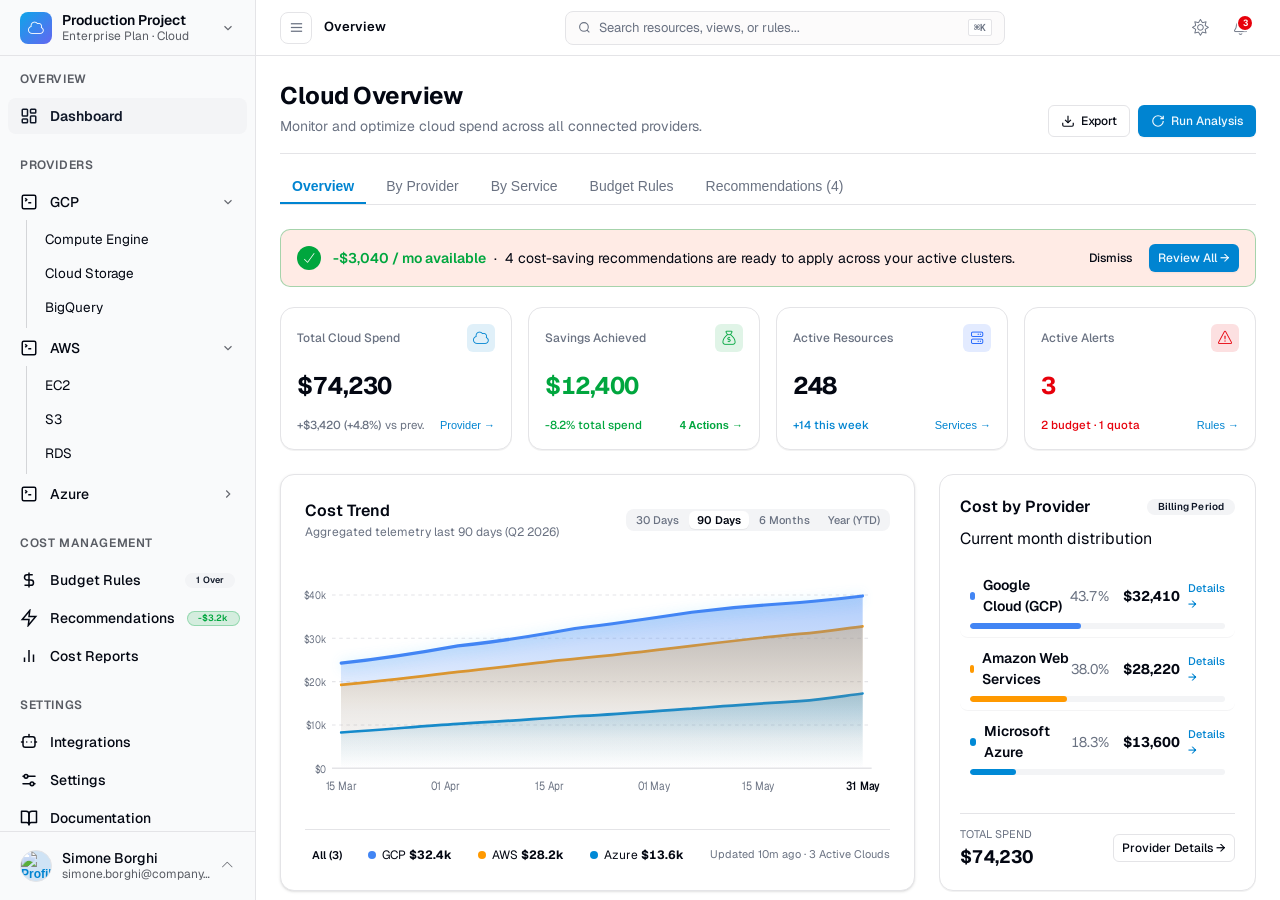
==== commit ef353104: "feat: add FontAwesome Pro assets and integrate them into HTML pages" ====
--- a/src/cloud-finops.html
+++ b/src/cloud-finops.html
@@ -19,7 +19,57 @@
   <link rel="stylesheet" href="tokens/tokens.css">
   <link rel="stylesheet" href="components/components.css?v=4">
 
+  <!-- FontAwesome Pro 7.3.1 Web (fa-light default) -->
+  <link rel="stylesheet" href="assets/fontawesome/css/all.min.css">
+
   <style>
+    
+    /* --------------------------------------------------------------------------
+       FontAwesome Pro 7.3.1 (fa-light theme styling & layout tokens)
+       -------------------------------------------------------------------------- */
+    i.fa-light, i.fa-regular, i.fa-solid, i.fa-brands, i.fa-thin, i.fa-duotone {
+      line-height: 1;
+      display: inline-flex;
+      align-items: center;
+      justify-content: center;
+    }
+    .sidebar-menu-icon.fa-light,
+    .sidebar-menu-icon.fa-regular,
+    .sidebar-menu-icon.fa-brands {
+      width: 1.125rem;
+      height: 1.125rem;
+      font-size: 1rem;
+      flex-shrink: 0;
+      color: inherit;
+    }
+    .sidebar-menu-chevron.fa-light {
+      margin-left: auto;
+      font-size: 0.75rem;
+      opacity: 0.6;
+      transition: transform 180ms cubic-bezier(0.16, 1, 0.3, 1);
+      flex-shrink: 0;
+    }
+    .sidebar-menu-item.is-open > .sidebar-menu-button .sidebar-menu-chevron.fa-light {
+      transform: rotate(90deg);
+    }
+    .sidebar-org-chevron.fa-light,
+    .sidebar-user-chevron.fa-light {
+      font-size: 0.75rem;
+      flex-shrink: 0;
+    }
+    .project-item-icon i {
+      font-size: 14px;
+    }
+    .data-grid-search-icon.fa-light {
+      position: absolute;
+      left: 10px;
+      top: 50%;
+      transform: translateY(-50%);
+      color: var(--muted-foreground);
+      pointer-events: none;
+      font-size: 13px;
+    }
+
     /* --------------------------------------------------------------------------
        Application Custom Shell & Polish
        -------------------------------------------------------------------------- */
@@ -1494,9 +1544,9 @@
 
             <!-- Project 1: Production (Active) -->
             <button class="project-item is-active" type="button" data-proj-id="prod" data-title="Production Project"
-              data-subtitle="Enterprise Plan · Cloud" data-icon="☁️"
+              data-subtitle="Enterprise Plan · Cloud" data-icon='<i class="fa-light fa-cloud"></i>'
               data-gradient="linear-gradient(135deg, #0ea5e9, #6366f1)" onclick="selectProject(this)">
-              <div class="project-item-icon" style="background: linear-gradient(135deg, #0ea5e9, #6366f1);">☁️</div>
+              <div class="project-item-icon" style="background: linear-gradient(135deg, #0ea5e9, #6366f1);"><i class="fa-light fa-cloud"></i></div>
               <div class="project-item-info">
                 <div class="project-item-title">
                   <span>Production Project</span>
@@ -1504,17 +1554,14 @@
                 </div>
                 <span class="project-item-meta">GCP &amp; AWS · 248 Resources · $74.2k/mo</span>
               </div>
-              <svg class="project-check-icon" width="14" height="14" viewBox="0 0 24 24" fill="none"
-                stroke="currentColor" stroke-width="2.5">
-                <polyline points="20 6 9 17 4 12" />
-              </svg>
+              <i class="fa-light fa-check project-check-icon" style="margin-left: auto; color: var(--primary);"></i>
             </button>
 
             <!-- Project 2: Staging / QA -->
             <button class="project-item" type="button" data-proj-id="staging" data-title="Staging &amp; QA Cluster"
-              data-subtitle="Staging Tier · GCP &amp; Azure" data-icon="🧪"
+              data-subtitle="Staging Tier · GCP &amp; Azure" data-icon='<i class="fa-light fa-flask"></i>'
               data-gradient="linear-gradient(135deg, #10b981, #06b6d4)" onclick="selectProject(this)">
-              <div class="project-item-icon" style="background: linear-gradient(135deg, #10b981, #06b6d4);">🧪</div>
+              <div class="project-item-icon" style="background: linear-gradient(135deg, #10b981, #06b6d4);"><i class="fa-light fa-flask"></i></div>
               <div class="project-item-info">
                 <div class="project-item-title">
                   <span>Staging &amp; QA Cluster</span>
@@ -1526,9 +1573,9 @@
 
             <!-- Project 3: AI / GPU Lab -->
             <button class="project-item" type="button" data-proj-id="ai-lab" data-title="AI / LLM Training Lab"
-              data-subtitle="AWS GPU Cluster · High-Perf" data-icon="🧠"
+              data-subtitle="AWS GPU Cluster · High-Perf" data-icon='<i class="fa-light fa-brain"></i>'
               data-gradient="linear-gradient(135deg, #8b5cf6, #ec4899)" onclick="selectProject(this)">
-              <div class="project-item-icon" style="background: linear-gradient(135deg, #8b5cf6, #ec4899);">🧠</div>
+              <div class="project-item-icon" style="background: linear-gradient(135deg, #8b5cf6, #ec4899);"><i class="fa-light fa-brain"></i></div>
               <div class="project-item-info">
                 <div class="project-item-title">
                   <span>AI / LLM Training Lab</span>
@@ -1540,9 +1587,9 @@
 
             <!-- Project 4: Dev Sandbox -->
             <button class="project-item" type="button" data-proj-id="sandbox" data-title="Development Sandbox"
-              data-subtitle="Dev Tier · Multi-Cloud" data-icon="🛠️"
+              data-subtitle="Dev Tier · Multi-Cloud" data-icon='<i class="fa-light fa-wrench"></i>'
               data-gradient="linear-gradient(135deg, #f59e0b, #ef4444)" onclick="selectProject(this)">
-              <div class="project-item-icon" style="background: linear-gradient(135deg, #f59e0b, #ef4444);">🛠️</div>
+              <div class="project-item-icon" style="background: linear-gradient(135deg, #f59e0b, #ef4444);"><i class="fa-light fa-wrench"></i></div>
               <div class="project-item-info">
                 <div class="project-item-title">
                   <span>Development Sandbox</span>
@@ -1559,20 +1606,13 @@
           <!-- Actions -->
           <button class="dropdown-menu-item" type="button"
             onclick="showToast('New Project', 'Opening federated cloud workspace creation wizard...', 'info'); closeProjectSwitcher();">
-            <svg width="14" height="14" viewBox="0 0 24 24" fill="none" stroke="currentColor" stroke-width="2">
-              <line x1="12" y1="5" x2="12" y2="19" />
-              <line x1="5" y1="12" x2="19" y2="12" />
-            </svg>
+            <i class="fa-light fa-plus" style="width: 14px; margin-right: 8px;"></i>
             <span>New Cloud Project...</span>
           </button>
 
           <button class="dropdown-menu-item" type="button"
             onclick="showToast('Organization', 'General settings for Acme Corp Global', 'info'); closeProjectSwitcher();">
-            <svg width="14" height="14" viewBox="0 0 24 24" fill="none" stroke="currentColor" stroke-width="2">
-              <path
-                d="M12.22 2h-.44a2 2 0 0 0-2 2v.18a2 2 0 0 1-1 1.73l-.43.25a2 2 0 0 1-2 0l-.15-.08a2 2 0 0 0-2.73.73l-.22.38a2 2 0 0 0 .73 2.73l.15.1a2 2 0 0 1 1 1.72v.51a2 2 0 0 1-1 1.74l-.15.09a2 2 0 0 0-.73 2.73l.22.38a2 2 0 0 0 2.73.73l.15-.08a2 2 0 0 1 2 0l.43.25a2 2 0 0 1 1 1.73V20a2 2 0 0 0 2 2h.44a2 2 0 0 0 2-2v-.18a2 2 0 0 1 1-1.73l.43-.25a2 2 0 0 1 2 0l.15.08a2 2 0 0 0 2.73-.73l.22-.39a2 2 0 0 0-.73-2.73l-.15-.08a2 2 0 0 1-1-1.74v-.5a2 2 0 0 1 1-1.74l.15-.09a2 2 0 0 0 .73-2.73l-.22-.38a2 2 0 0 0-2.73-.73l-.15.08a2 2 0 0 1-2 0l-.43-.25a2 2 0 0 1-1-1.73V4a2 2 0 0 0-2-2z" />
-              <circle cx="12" cy="12" r="3" />
-            </svg>
+            <i class="fa-light fa-building" style="width: 14px; margin-right: 8px;"></i>
             <span>Organization Settings</span>
           </button>
 
@@ -1581,10 +1621,7 @@
         <!-- Switcher Trigger Button -->
         <button class="sidebar-org-switcher" id="org-switcher-btn" type="button" aria-haspopup="menu"
           aria-expanded="false" title="Switch Cloud Project">
-          <div class="sidebar-org-icon" id="current-project-icon"
-            style="background: linear-gradient(135deg, #0ea5e9, #6366f1); color: #fff;">
-            ☁️
-          </div>
+          <div class="sidebar-org-icon" id="current-project-icon" style="background: linear-gradient(135deg, #0ea5e9, #6366f1); color: #fff;"><i class="fa-light fa-cloud"></i></div>
           <div class="sidebar-org-info">
             <span class="sidebar-org-title" id="current-project-title">Production Project</span>
             <span class="sidebar-org-subtitle" id="current-project-subtitle">Enterprise Plan · Cloud</span>
@@ -1834,7 +1871,7 @@
           <!-- Profile Quick Header -->
           <div class="user-menu-header">
             <img class="user-menu-avatar"
-              src="https://images.unsplash.com/photo-1534528741775-53994a69daeb?q=80&w=128&auto=format&fit=crop"
+              src="https://images.unsplash.com/photo-1507003211169-0a1dd7228f2d?q=80&w=256&auto=format&fit=crop"
               alt="Profile Photo Simone Borghi">
             <div class="user-menu-header-info">
               <span class="user-menu-header-name">Simone Borghi</span>
@@ -1920,16 +1957,13 @@
         <button class="sidebar-user" id="sidebar-user-trigger" type="button" aria-haspopup="menu" aria-expanded="false"
           title="User Menu: Simone Borghi">
           <img class="sidebar-user-avatar"
-            src="https://images.unsplash.com/photo-1534528741775-53994a69daeb?q=80&w=128&auto=format&fit=crop"
+            src="https://images.unsplash.com/photo-1507003211169-0a1dd7228f2d?q=80&w=256&auto=format&fit=crop"
             alt="Profile Photo Simone Borghi">
           <div class="sidebar-user-info">
             <span class="sidebar-user-name">Simone Borghi</span>
             <span class="sidebar-user-email">simone.borghi@company.com</span>
           </div>
-          <svg class="sidebar-user-chevron" width="14" height="14" viewBox="0 0 24 24" fill="none" stroke="currentColor"
-            stroke-width="2" style="margin-left: auto; opacity: 0.6; transition: transform 150ms ease;">
-            <path d="m7 15 5-5 5 5" />
-          </svg>
+          <i class="fa-light fa-chevron-up sidebar-user-chevron" style="margin-left: auto; opacity: 0.6; transition: transform 150ms ease;"></i>
         </button>
 
       </div>
@@ -1978,32 +2012,15 @@
           <!-- Theme Toggle -->
           <button class="app-header-icon-btn" id="app-theme-toggle-btn" type="button" title="Toggle Light/Dark Theme"
             aria-label="Theme">
-            <svg id="theme-icon-sun" width="15" height="15" viewBox="0 0 24 24" fill="none" stroke="currentColor"
-              stroke-width="2">
-              <circle cx="12" cy="12" r="5" />
-              <line x1="12" y1="1" x2="12" y2="3" />
-              <line x1="12" y1="21" x2="12" y2="23" />
-              <line x1="4.22" y1="4.22" x2="5.64" y2="5.64" />
-              <line x1="18.36" y1="18.36" x2="19.78" y2="19.78" />
-              <line x1="1" y1="12" x2="3" y2="12" />
-              <line x1="21" y1="12" x2="23" y2="12" />
-              <line x1="4.22" y1="19.78" x2="5.64" y2="18.36" />
-              <line x1="18.36" y1="5.64" x2="19.78" y2="4.22" />
-            </svg>
-            <svg id="theme-icon-moon" style="display: none;" width="15" height="15" viewBox="0 0 24 24" fill="none"
-              stroke="currentColor" stroke-width="2">
-              <path d="M21 12.79A9 9 0 1 1 11.21 3 7 7 0 0 0 21 12.79z" />
-            </svg>
+            <i class="fa-light fa-sun" id="theme-icon-sun" style="font-size: 15px;"></i>
+            <i class="fa-light fa-moon" id="theme-icon-moon" style="display: none; font-size: 15px;"></i>
           </button>
 
           <!-- Notifications Dropdown Wrapper -->
           <div class="notifications-dropdown-wrapper" style="position: relative;">
             <button class="app-header-icon-btn" id="app-notifications-btn" type="button" title="Spend Notifications"
               aria-label="Notifications" aria-haspopup="menu" aria-expanded="false">
-              <svg width="15" height="15" viewBox="0 0 24 24" fill="none" stroke="currentColor" stroke-width="2">
-                <path d="M18 8A6 6 0 0 0 6 8c0 7-3 9-3 9h18s-3-2-3-9" />
-                <path d="M13.73 21a2 2 0 0 1-3.46 0" />
-              </svg>
+              <i class="fa-light fa-bell" style="font-size: 15px;"></i>
               <span class="app-header-notify-badge" id="notifications-count-badge">3</span>
             </button>
 
@@ -2030,12 +2047,7 @@
                 <div class="notif-item is-unread" id="notif-item-1" data-id="1">
                   <div class="notif-icon-wrap"
                     style="background: color-mix(in oklch, var(--destructive) 15%, transparent); color: var(--destructive);">
-                    <svg width="16" height="16" viewBox="0 0 24 24" fill="none" stroke="currentColor"
-                      stroke-width="2.5">
-                      <circle cx="12" cy="12" r="10" />
-                      <line x1="12" y1="8" x2="12" y2="12" />
-                      <line x1="12" y1="16" x2="12.01" y2="16" />
-                    </svg>
+                    <i class="fa-light fa-circle-exclamation" style="font-size: 16px;"></i>
                   </div>
                   <div class="notif-content">
                     <div class="notif-title-row">
@@ -2049,9 +2061,9 @@
                   </div>
                   <div class="notif-item-tools">
                     <button class="btn btn-ghost btn-icon btn-xs notif-btn-read" title="Mark as read" type="button"
-                      onclick="markNotificationRead('notif-item-1')">✓</button>
+                      onclick="markNotificationRead('notif-item-1')"><i class="fa-light fa-check"></i></button>
                     <button class="btn btn-ghost btn-icon btn-xs notif-btn-delete" title="Delete" type="button"
-                      onclick="deleteNotification('notif-item-1')">✕</button>
+                      onclick="deleteNotification('notif-item-1')"><i class="fa-light fa-xmark"></i></button>
                   </div>
                 </div>
 
@@ -2059,13 +2071,7 @@
                 <div class="notif-item is-unread" id="notif-item-2" data-id="2">
                   <div class="notif-icon-wrap"
                     style="background: color-mix(in oklch, var(--warning) 15%, transparent); color: var(--warning);">
-                    <svg width="16" height="16" viewBox="0 0 24 24" fill="none" stroke="currentColor"
-                      stroke-width="2.5">
-                      <path
-                        d="M10.29 3.86L1.82 18a2 2 0 0 0 1.71 3h16.94a2 2 0 0 0 1.71-3L13.71 3.86a2 2 0 0 0-3.42 0z" />
-                      <line x1="12" y1="9" x2="12" y2="13" />
-                      <line x1="12" y1="17" x2="12.01" y2="17" />
-                    </svg>
+                    <i class="fa-light fa-triangle-exclamation" style="font-size: 16px;"></i>
                   </div>
                   <div class="notif-content">
                     <div class="notif-title-row">
@@ -2078,9 +2084,9 @@
                   </div>
                   <div class="notif-item-tools">
                     <button class="btn btn-ghost btn-icon btn-xs notif-btn-read" title="Mark as read" type="button"
-                      onclick="markNotificationRead('notif-item-2')">✓</button>
+                      onclick="markNotificationRead('notif-item-2')"><i class="fa-light fa-check"></i></button>
                     <button class="btn btn-ghost btn-icon btn-xs notif-btn-delete" title="Delete" type="button"
-                      onclick="deleteNotification('notif-item-2')">✕</button>
+                      onclick="deleteNotification('notif-item-2')"><i class="fa-light fa-xmark"></i></button>
                   </div>
                 </div>
 
@@ -2105,9 +2111,9 @@
                   </div>
                   <div class="notif-item-tools">
                     <button class="btn btn-ghost btn-icon btn-xs notif-btn-read" title="Mark as read" type="button"
-                      onclick="markNotificationRead('notif-item-3')">✓</button>
+                      onclick="markNotificationRead('notif-item-3')"><i class="fa-light fa-check"></i></button>
                     <button class="btn btn-ghost btn-icon btn-xs notif-btn-delete" title="Delete" type="button"
-                      onclick="deleteNotification('notif-item-3')">✕</button>
+                      onclick="deleteNotification('notif-item-3')"><i class="fa-light fa-xmark"></i></button>
                   </div>
                 </div>
 
@@ -2115,7 +2121,7 @@
 
               <!-- Empty State -->
               <div class="notif-empty" id="notif-empty-state">
-                <span style="font-size: 28px;">🎉</span>
+                <i class="fa-light fa-sparkles" style="font-size: 28px; color: var(--primary);"></i>
                 <strong style="font-size: 14px; color: var(--foreground);">No pending notifications</strong>
                 <p style="font-size: 12px; max-width: 240px; margin: 0 auto;">All spending policies and cloud
                   recommendations are up to date.</p>
@@ -2190,7 +2196,7 @@
             <!-- Savings Promo Banner Alert -->
             <div class="savings-banner-alert" id="savings-banner">
               <div class="savings-banner-info">
-                <span class="savings-banner-badge">✓</span>
+                <span class="savings-banner-badge"><i class="fa-light fa-check"></i></span>
                 <div class="savings-banner-text">
                   <strong>-$3,040 / mo available</strong> &nbsp;·&nbsp; 4 cost-saving recommendations are ready to apply
                   across your active clusters.
@@ -2213,7 +2219,7 @@
                   <span style="font-size: 12px; font-weight: 500; color: var(--muted-foreground);">Total Cloud
                     Spend</span>
                   <span
-                    style="display: inline-flex; align-items: center; justify-content: center; width: 28px; height: 28px; border-radius: 6px; background: color-mix(in oklch, var(--primary) 12%, transparent); color: var(--primary); font-size: 14px;">☁️</span>
+                    style="display: inline-flex; align-items: center; justify-content: center; width: 28px; height: 28px; border-radius: 6px; background: color-mix(in oklch, var(--primary) 12%, transparent); color: var(--primary); font-size: 14px;"><i class="fa-light fa-cloud"></i></span>
                 </div>
                 <div
                   style="font-size: 24px; font-weight: 700; color: var(--foreground); letter-spacing: -0.02em; font-variant-numeric: tabular-nums;">
@@ -2236,7 +2242,7 @@
                   <span style="font-size: 12px; font-weight: 500; color: var(--muted-foreground);">Savings
                     Achieved</span>
                   <span
-                    style="display: inline-flex; align-items: center; justify-content: center; width: 28px; height: 28px; border-radius: 6px; background: color-mix(in oklch, var(--success) 12%, transparent); color: var(--success); font-size: 14px;">💰</span>
+                    style="display: inline-flex; align-items: center; justify-content: center; width: 28px; height: 28px; border-radius: 6px; background: color-mix(in oklch, var(--success) 12%, transparent); color: var(--success); font-size: 14px;"><i class="fa-light fa-sack-dollar"></i></span>
                 </div>
                 <div
                   style="font-size: 24px; font-weight: 700; color: var(--success); letter-spacing: -0.02em; font-variant-numeric: tabular-nums;">
@@ -2258,7 +2264,7 @@
                   <span style="font-size: 12px; font-weight: 500; color: var(--muted-foreground);">Active
                     Resources</span>
                   <span
-                    style="display: inline-flex; align-items: center; justify-content: center; width: 28px; height: 28px; border-radius: 6px; background: color-mix(in oklch, var(--info) 12%, transparent); color: var(--info); font-size: 14px;">🖥️</span>
+                    style="display: inline-flex; align-items: center; justify-content: center; width: 28px; height: 28px; border-radius: 6px; background: color-mix(in oklch, var(--info) 12%, transparent); color: var(--info); font-size: 14px;"><i class="fa-light fa-server"></i></span>
                 </div>
                 <div
                   style="font-size: 24px; font-weight: 700; color: var(--foreground); letter-spacing: -0.02em; font-variant-numeric: tabular-nums;">
@@ -2279,7 +2285,7 @@
                 <div style="display: flex; align-items: center; justify-content: space-between; margin-bottom: 8px;">
                   <span style="font-size: 12px; font-weight: 500; color: var(--muted-foreground);">Active Alerts</span>
                   <span
-                    style="display: inline-flex; align-items: center; justify-content: center; width: 28px; height: 28px; border-radius: 6px; background: color-mix(in oklch, var(--destructive) 12%, transparent); color: var(--destructive); font-size: 14px;">⚠️</span>
+                    style="display: inline-flex; align-items: center; justify-content: center; width: 28px; height: 28px; border-radius: 6px; background: color-mix(in oklch, var(--destructive) 12%, transparent); color: var(--destructive); font-size: 14px;"><i class="fa-light fa-triangle-exclamation"></i></span>
                 </div>
                 <div
                   style="font-size: 24px; font-weight: 700; color: var(--destructive); letter-spacing: -0.02em; font-variant-numeric: tabular-nums;">
@@ -2640,7 +2646,7 @@
                       placeholder="Search service or resource..." style="width: 250px;"
                       oninput="filterOverviewDetailViews()">
                     <button class="data-grid-search-clear" id="ov-detail-clear" type="button" title="Clear search"
-                      onclick="clearOverviewDetailSearch()">✕</button>
+                      onclick="clearOverviewDetailSearch()"><i class="fa-light fa-xmark"></i></button>
                   </div>
 
                   <select id="ov-detail-category-filter" class="input input-sm"
@@ -2682,8 +2688,8 @@
                       <td>
                         <div style="display: flex; align-items: center; gap: 10px;">
                           <div
-                            style="width: 32px; height: 32px; border-radius: 6px; background: rgba(66, 133, 244, 0.12); color: #4285f4; display: flex; align-items: center; justify-content: center; font-size: 15px; font-weight: 700;">
-                            ⚡</div>
+                            style="width: 32px; height: 32px; border-radius: 6px; background: rgba(66, 133, 244, 0.12); color: #4285f4; display: flex; align-items: center; justify-content: center; font-size: 15px;">
+                            <i class="fa-light fa-microchip"></i></div>
                           <div>
                             <strong style="color: var(--foreground); display: block; font-size: 13px;">GCP Compute
                               Engine</strong>
@@ -2722,8 +2728,8 @@
                       <td>
                         <div style="display: flex; align-items: center; gap: 10px;">
                           <div
-                            style="width: 32px; height: 32px; border-radius: 6px; background: rgba(255, 153, 0, 0.12); color: #ff9900; display: flex; align-items: center; justify-content: center; font-size: 15px; font-weight: 700;">
-                            🖥️</div>
+                            style="width: 32px; height: 32px; border-radius: 6px; background: rgba(255, 153, 0, 0.12); color: #ff9900; display: flex; align-items: center; justify-content: center; font-size: 15px;">
+                            <i class="fa-light fa-server"></i></div>
                           <div>
                             <strong style="color: var(--foreground); display: block; font-size: 13px;">AWS EC2
                               Instances</strong>
@@ -2763,7 +2769,7 @@
                         <div style="display: flex; align-items: center; gap: 10px;">
                           <div
                             style="width: 32px; height: 32px; border-radius: 6px; background: rgba(139, 92, 246, 0.12); color: #8b5cf6; display: flex; align-items: center; justify-content: center; font-size: 15px;">
-                            🗄️</div>
+                            <i class="fa-light fa-database"></i></div>
                           <div>
                             <strong style="color: var(--foreground); display: block; font-size: 13px;">AWS Aurora RDS
                               PostgreSQL</strong>
@@ -2803,7 +2809,7 @@
                         <div style="display: flex; align-items: center; gap: 10px;">
                           <div
                             style="width: 32px; height: 32px; border-radius: 6px; background: rgba(66, 133, 244, 0.12); color: #4285f4; display: flex; align-items: center; justify-content: center; font-size: 15px;">
-                            📊</div>
+                            <i class="fa-light fa-chart-column"></i></div>
                           <div>
                             <strong style="color: var(--foreground); display: block; font-size: 13px;">GCP BigQuery
                               Enterprise</strong>
@@ -2844,7 +2850,7 @@
                         <div style="display: flex; align-items: center; gap: 10px;">
                           <div
                             style="width: 32px; height: 32px; border-radius: 6px; background: rgba(16, 185, 129, 0.12); color: #10b981; display: flex; align-items: center; justify-content: center; font-size: 15px;">
-                            🪣</div>
+                            <i class="fa-light fa-box-archive"></i></div>
                           <div>
                             <strong style="color: var(--foreground); display: block; font-size: 13px;">AWS S3 Object
                               Storage</strong>
@@ -2884,7 +2890,7 @@
                         <div style="display: flex; align-items: center; gap: 10px;">
                           <div
                             style="width: 32px; height: 32px; border-radius: 6px; background: rgba(66, 133, 244, 0.12); color: #4285f4; display: flex; align-items: center; justify-content: center; font-size: 15px;">
-                            🗂️</div>
+                            <i class="fa-light fa-cloud-arrow-up"></i></div>
                           <div>
                             <strong style="color: var(--foreground); display: block; font-size: 13px;">GCP Cloud
                               Storage</strong>
@@ -3304,7 +3310,7 @@
                       placeholder="Search project or account..." style="width: 250px;"
                       oninput="filterProviderProjects()">
                     <button class="data-grid-search-clear" id="provider-project-clear" type="button"
-                      title="Clear search" onclick="clearProviderProjectSearch()">✕</button>
+                      title="Clear search" onclick="clearProviderProjectSearch()"><i class="fa-light fa-xmark"></i></button>
                   </div>
 
                   <select class="input input-sm" id="provider-project-select"
@@ -3598,9 +3604,8 @@
               <!-- Compute KPI -->
               <div class="kpi-card" style="padding: 16px; border-left: 3px solid #3b82f6;">
                 <div style="display: flex; align-items: center; justify-content: space-between; margin-bottom: 8px;">
-                  <span style="font-size: 12px; font-weight: 500; color: var(--muted-foreground);">Compute (VM /
-                    K8s)</span>
-                  <span style="font-size: 15px;">⚡</span>
+                  <span style="font-size: 12px; font-weight: 500; color: var(--muted-foreground);">Compute (VM / K8s)</span>
+                  <span style="display: inline-flex; align-items: center; justify-content: center; width: 28px; height: 28px; border-radius: 6px; background: color-mix(in oklch, var(--info) 12%, transparent); color: var(--info); font-size: 14px;"><i class="fa-light fa-bolt"></i></span>
                 </div>
                 <div
                   style="font-size: 24px; font-weight: 700; color: var(--foreground); font-variant-numeric: tabular-nums;">
@@ -3615,9 +3620,8 @@
               <!-- Storage KPI -->
               <div class="kpi-card" style="padding: 16px; border-left: 3px solid #10b981;">
                 <div style="display: flex; align-items: center; justify-content: space-between; margin-bottom: 8px;">
-                  <span style="font-size: 12px; font-weight: 500; color: var(--muted-foreground);">Object &amp; Block
-                    Storage</span>
-                  <span style="font-size: 15px;">🪣</span>
+                  <span style="font-size: 12px; font-weight: 500; color: var(--muted-foreground);">Object &amp; Block Storage</span>
+                  <span style="display: inline-flex; align-items: center; justify-content: center; width: 28px; height: 28px; border-radius: 6px; background: color-mix(in oklch, var(--primary) 12%, transparent); color: var(--primary); font-size: 14px;"><i class="fa-light fa-box-archive"></i></span>
                 </div>
                 <div
                   style="font-size: 24px; font-weight: 700; color: var(--foreground); font-variant-numeric: tabular-nums;">
@@ -3632,9 +3636,8 @@
               <!-- Database KPI -->
               <div class="kpi-card" style="padding: 16px; border-left: 3px solid #8b5cf6;">
                 <div style="display: flex; align-items: center; justify-content: space-between; margin-bottom: 8px;">
-                  <span style="font-size: 12px; font-weight: 500; color: var(--muted-foreground);">Managed
-                    Databases</span>
-                  <span style="font-size: 15px;">🗄️</span>
+                  <span style="font-size: 12px; font-weight: 500; color: var(--muted-foreground);">Managed Databases</span>
+                  <span style="display: inline-flex; align-items: center; justify-content: center; width: 28px; height: 28px; border-radius: 6px; background: color-mix(in oklch, var(--warning) 12%, transparent); color: var(--warning); font-size: 14px;"><i class="fa-light fa-database"></i></span>
                 </div>
                 <div
                   style="font-size: 24px; font-weight: 700; color: var(--foreground); font-variant-numeric: tabular-nums;">
@@ -3649,9 +3652,8 @@
               <!-- Networking KPI -->
               <div class="kpi-card" style="padding: 16px;">
                 <div style="display: flex; align-items: center; justify-content: space-between; margin-bottom: 8px;">
-                  <span style="font-size: 12px; font-weight: 500; color: var(--muted-foreground);">Networking &amp;
-                    Egress</span>
-                  <span style="font-size: 15px;">🌐</span>
+                  <span style="font-size: 12px; font-weight: 500; color: var(--muted-foreground);">Networking &amp; Egress</span>
+                  <span style="display: inline-flex; align-items: center; justify-content: center; width: 28px; height: 28px; border-radius: 6px; background: color-mix(in oklch, var(--info) 12%, transparent); color: var(--info); font-size: 14px;"><i class="fa-light fa-globe"></i></span>
                 </div>
                 <div
                   style="font-size: 24px; font-weight: 700; color: var(--foreground); font-variant-numeric: tabular-nums;">
@@ -3710,7 +3712,7 @@
                       placeholder="Search service (e.g. EC2, BigQuery, S3...)" style="width: 270px;"
                       oninput="filterOverviewServicesTable()">
                     <button class="data-grid-search-clear" id="service-search-clear" type="button" title="Clear search"
-                      onclick="clearServiceSearch()">✕</button>
+                      onclick="clearServiceSearch()"><i class="fa-light fa-xmark"></i></button>
                   </div>
 
                   <select id="svc-category-filter" class="input input-sm"
@@ -4046,9 +4048,8 @@
               <!-- Monitored Rules -->
               <div class="kpi-card" style="padding: 16px;">
                 <div style="display: flex; align-items: center; justify-content: space-between; margin-bottom: 8px;">
-                  <span style="font-size: 12px; font-weight: 500; color: var(--muted-foreground);">Monitored
-                    Rules</span>
-                  <span style="font-size: 14px;">🛡️</span>
+                  <span style="font-size: 12px; font-weight: 500; color: var(--muted-foreground);">Monitored Rules</span>
+                  <span style="display: inline-flex; align-items: center; justify-content: center; width: 28px; height: 28px; border-radius: 6px; background: color-mix(in oklch, var(--primary) 12%, transparent); color: var(--primary); font-size: 14px;"><i class="fa-light fa-shield-halved"></i></span>
                 </div>
                 <div style="font-size: 24px; font-weight: 700; color: var(--foreground);">12 Active Rules</div>
                 <div style="display: flex; align-items: center; gap: 8px; margin-top: 8px; font-size: 11.5px;">
@@ -4061,9 +4062,8 @@
               <!-- Guardrail Policy -->
               <div class="kpi-card" style="padding: 16px;">
                 <div style="display: flex; align-items: center; justify-content: space-between; margin-bottom: 8px;">
-                  <span style="font-size: 12px; font-weight: 500; color: var(--muted-foreground);">Guardrail
-                    Automations</span>
-                  <span style="font-size: 14px;">⚡</span>
+                  <span style="font-size: 12px; font-weight: 500; color: var(--muted-foreground);">Guardrail Automations</span>
+                  <span style="display: inline-flex; align-items: center; justify-content: center; width: 28px; height: 28px; border-radius: 6px; background: color-mix(in oklch, var(--warning) 12%, transparent); color: var(--warning); font-size: 14px;"><i class="fa-light fa-bolt"></i></span>
                 </div>
                 <div style="font-size: 24px; font-weight: 700; color: var(--foreground);">3 Active Policies</div>
                 <div style="font-size: 11.5px; color: var(--muted-foreground); margin-top: 8px;">
@@ -4103,7 +4103,7 @@
                 <div
                   style="display: flex; justify-content: space-between; font-size: 11.5px; color: var(--muted-foreground);">
                   <span>Month-end forecast: <strong>$29,400</strong></span>
-                  <span style="color: var(--destructive); font-weight: 500;">Slack notification sent ✓</span>
+                  <span style="color: var(--destructive); font-weight: 500;">Slack notification sent <i class="fa-light fa-check" style="margin-left: 4px;"></i></span>
                 </div>
               </div>
 
@@ -4218,7 +4218,7 @@
                       placeholder="Filter rules by name, provider, channel..." style="width: 290px;"
                       oninput="filterBudgetOverviewTable()">
                     <button class="data-grid-search-clear" id="budget-overview-clear" type="button" title="Clear search"
-                      onclick="clearBudgetOverviewSearch()">✕</button>
+                      onclick="clearBudgetOverviewSearch()"><i class="fa-light fa-xmark"></i></button>
                   </div>
 
                   <select class="input input-sm" id="budget-overview-target-select"
@@ -4748,7 +4748,7 @@
                   <input class="data-grid-search-input" id="rules-search-input" type="text"
                     placeholder="Filter rules by name, provider, or threshold..." style="width: 280px;">
                   <button class="data-grid-search-clear" id="rules-search-clear" type="button" title="Clear search"
-                    onclick="clearRulesSearch()">✕</button>
+                    onclick="clearRulesSearch()"><i class="fa-light fa-xmark"></i></button>
                 </div>
 
                 <select class="input input-sm" id="rules-status-filter"
@@ -5168,9 +5168,9 @@
 
               <!-- Buttons Aligned to the Right of the Page -->
               <div style="display: flex; align-items: center; gap: 8px; margin-left: auto;">
-                <button class="btn btn-outline btn-sm" type="button" onclick="exportCostReport('csv')">📥 Export
+                <button class="btn btn-outline btn-sm" type="button" onclick="exportCostReport('csv')"><i class="fa-light fa-file-arrow-down" style="margin-right: 5px;"></i> Export
                   CSV</button>
-                <button class="btn btn-outline btn-sm" type="button" onclick="exportCostReport('pdf')">📄 PDF
+                <button class="btn btn-outline btn-sm" type="button" onclick="exportCostReport('pdf')"><i class="fa-light fa-file-pdf" style="margin-right: 5px;"></i> PDF
                   Report</button>
                 <button class="btn btn-primary btn-sm" type="button" onclick="openCreateCustomReportModal()">+ New
                   Report
@@ -5835,7 +5835,7 @@
                     <input class="data-grid-search-input" id="search-report-services" type="text"
                       placeholder="Search service..." oninput="searchReportServices(this.value)" style="width: 240px;">
                     <button class="data-grid-search-clear" id="search-report-clear" type="button" title="Clear search"
-                      onclick="clearReportServicesSearch()">✕</button>
+                      onclick="clearReportServicesSearch()"><i class="fa-light fa-xmark"></i></button>
                   </div>
 
                   <select id="report-provider-filter" class="input input-sm"
@@ -6338,7 +6338,7 @@
                 <div>
                   <div style="display: flex; align-items: center; justify-content: space-between; margin-bottom: 10px;">
                     <div style="display: flex; align-items: center; gap: 8px;">
-                      <span style="font-size: 18px;">📊</span>
+                      <span style="font-size: 18px;"><i class="fa-light fa-chart-column"></i></span>
                       <h4 style="font-size: 15px; font-weight: 700; color: var(--foreground); margin: 0;">Executive
                         Financial Summary (CFO Digest)</h4>
                     </div>
@@ -6351,11 +6351,11 @@
 
                   <div
                     style="display: flex; flex-direction: column; gap: 6px; font-size: 12px; color: var(--muted-foreground); margin-bottom: 16px;">
-                    <div>📅 Frequency: <strong style="color: var(--foreground);">Every Monday at 08:00 UTC</strong>
+                    <div><i class="fa-light fa-calendar-days" style="color: var(--muted-foreground); margin-right: 4px;"></i> Frequency: <strong style="color: var(--foreground);">Every Monday at 08:00 UTC</strong>
                     </div>
-                    <div>📬 Recipients: <strong style="color: var(--foreground);">cfo@company.com,
+                    <div><i class="fa-light fa-envelope" style="color: var(--muted-foreground); margin-right: 4px;"></i> Recipients: <strong style="color: var(--foreground);">cfo@company.com,
                         vp-eng@company.com</strong></div>
-                    <div>📦 Formats: <span class="badge badge-secondary" style="font-size: 10px;">PDF</span> <span
+                    <div><i class="fa-light fa-box-archive" style="color: var(--muted-foreground); margin-right: 4px;"></i> Formats: <span class="badge badge-secondary" style="font-size: 10px;">PDF</span> <span
                         class="badge badge-secondary" style="font-size: 10px;">CSV</span></div>
                   </div>
                 </div>
@@ -6369,7 +6369,7 @@
                       Latest</button>
                     <button class="btn btn-primary btn-xs" type="button"
                       onclick="showToast('Immediate Dispatch', 'Manual CFO Digest dispatch in progress...', 'success')">Send
-                      Now ⚡</button>
+                      Now <i class="fa-light fa-bolt" style="margin-left: 3px;"></i></button>
                   </div>
                 </div>
               </div>
@@ -6380,7 +6380,7 @@
                 <div>
                   <div style="display: flex; align-items: center; justify-content: space-between; margin-bottom: 10px;">
                     <div style="display: flex; align-items: center; gap: 8px;">
-                      <span style="font-size: 18px;">⚡</span>
+                      <span style="font-size: 18px;"><i class="fa-light fa-bolt"></i></span>
                       <h4 style="font-size: 15px; font-weight: 700; color: var(--foreground); margin: 0;">Cloud Unit
                         Economics &amp; Spike Deep-Dive</h4>
                     </div>
@@ -6392,10 +6392,10 @@
 
                   <div
                     style="display: flex; flex-direction: column; gap: 6px; font-size: 12px; color: var(--muted-foreground); margin-bottom: 16px;">
-                    <div>📅 Frequency: <strong style="color: var(--foreground);">Daily at 07:30 UTC</strong></div>
-                    <div>📬 Recipients: <strong style="color: var(--foreground);">Slack Channel #finops-alerts</strong>
+                    <div><i class="fa-light fa-calendar-days" style="color: var(--muted-foreground); margin-right: 4px;"></i> Frequency: <strong style="color: var(--foreground);">Daily at 07:30 UTC</strong></div>
+                    <div><i class="fa-light fa-envelope" style="color: var(--muted-foreground); margin-right: 4px;"></i> Recipients: <strong style="color: var(--foreground);">Slack Channel #finops-alerts</strong>
                     </div>
-                    <div>📦 Formats: <span class="badge badge-secondary" style="font-size: 10px;">Slack Blocks</span>
+                    <div><i class="fa-light fa-box-archive" style="color: var(--muted-foreground); margin-right: 4px;"></i> Formats: <span class="badge badge-secondary" style="font-size: 10px;">Slack Blocks</span>
                       <span class="badge badge-secondary" style="font-size: 10px;">JSON Webhook</span>
                     </div>
                   </div>
@@ -6410,7 +6410,7 @@
                       JSON</button>
                     <button class="btn btn-primary btn-xs" type="button"
                       onclick="showToast('Test Webhook', 'Sending test ping to Slack bot #finops-alerts...', 'success')">Test
-                      Slack ⚡</button>
+                      Slack <i class="fa-light fa-bolt" style="margin-left: 3px;"></i></button>
                   </div>
                 </div>
               </div>
@@ -6421,7 +6421,7 @@
                 <div>
                   <div style="display: flex; align-items: center; justify-content: space-between; margin-bottom: 10px;">
                     <div style="display: flex; align-items: center; gap: 8px;">
-                      <span style="font-size: 18px;">🛠️</span>
+                      <span style="font-size: 18px;"><i class="fa-light fa-wrench"></i></span>
                       <h4 style="font-size: 15px; font-weight: 700; color: var(--foreground); margin: 0;">Waste
                         Reduction &amp; Rightsizing Action Plan</h4>
                     </div>
@@ -6434,11 +6434,11 @@
 
                   <div
                     style="display: flex; flex-direction: column; gap: 6px; font-size: 12px; color: var(--muted-foreground); margin-bottom: 16px;">
-                    <div>📅 Frequency: <strong style="color: var(--foreground);">Bi-weekly (1st &amp; 15th of
+                    <div><i class="fa-light fa-calendar-days" style="color: var(--muted-foreground); margin-right: 4px;"></i> Frequency: <strong style="color: var(--foreground);">Bi-weekly (1st &amp; 15th of
                         month)</strong></div>
-                    <div>📬 Recipients: <strong style="color: var(--foreground);">lead-devs@company.com,
+                    <div><i class="fa-light fa-envelope" style="color: var(--muted-foreground); margin-right: 4px;"></i> Recipients: <strong style="color: var(--foreground);">lead-devs@company.com,
                         cloud-archs@company.com</strong></div>
-                    <div>📦 Formats: <span class="badge badge-secondary" style="font-size: 10px;">Interactive
+                    <div><i class="fa-light fa-box-archive" style="color: var(--muted-foreground); margin-right: 4px;"></i> Formats: <span class="badge badge-secondary" style="font-size: 10px;">Interactive
                         XLSX</span></div>
                   </div>
                 </div>
@@ -6452,7 +6452,7 @@
                       XLSX</button>
                     <button class="btn btn-primary btn-xs" type="button"
                       onclick="showToast('Scheduled Dispatch', 'Notification sent to 6 Tech Leads...', 'success')">Send
-                      Now ⚡</button>
+                      Now <i class="fa-light fa-bolt" style="margin-left: 3px;"></i></button>
                   </div>
                 </div>
               </div>
@@ -6463,7 +6463,7 @@
                 <div>
                   <div style="display: flex; align-items: center; justify-content: space-between; margin-bottom: 10px;">
                     <div style="display: flex; align-items: center; gap: 8px;">
-                      <span style="font-size: 18px;">📑</span>
+                      <span style="font-size: 18px;"><i class="fa-light fa-file-lines"></i></span>
                       <h4 style="font-size: 15px; font-weight: 700; color: var(--foreground); margin: 0;">Monthly
                         Departmental Showback Matrix</h4>
                     </div>
@@ -6475,11 +6475,11 @@
 
                   <div
                     style="display: flex; flex-direction: column; gap: 6px; font-size: 12px; color: var(--muted-foreground); margin-bottom: 16px;">
-                    <div>📅 Frequency: <strong style="color: var(--foreground);">Monthly (1st day of month, 09:00
+                    <div><i class="fa-light fa-calendar-days" style="color: var(--muted-foreground); margin-right: 4px;"></i> Frequency: <strong style="color: var(--foreground);">Monthly (1st day of month, 09:00
                         UTC)</strong></div>
-                    <div>📬 Recipients: <strong style="color: var(--foreground);">accounting@company.com,
+                    <div><i class="fa-light fa-envelope" style="color: var(--muted-foreground); margin-right: 4px;"></i> Recipients: <strong style="color: var(--foreground);">accounting@company.com,
                         controller@company.com</strong></div>
-                    <div>📦 Formats: <span class="badge badge-secondary" style="font-size: 10px;">Accounting PDF</span>
+                    <div><i class="fa-light fa-box-archive" style="color: var(--muted-foreground); margin-right: 4px;"></i> Formats: <span class="badge badge-secondary" style="font-size: 10px;">Accounting PDF</span>
                       <span class="badge badge-secondary" style="font-size: 10px;">ERP CSV</span>
                     </div>
                   </div>
@@ -6494,7 +6494,7 @@
                       Records</button>
                     <button class="btn btn-primary btn-xs" type="button"
                       onclick="showToast('Accounting Dispatch', 'Accounting matrix dispatched successfully', 'success')">Send
-                      Now ⚡</button>
+                      Now <i class="fa-light fa-bolt" style="margin-left: 3px;"></i></button>
                   </div>
                 </div>
               </div>
@@ -6551,9 +6551,8 @@
               style="display: grid; grid-template-columns: repeat(4, minmax(0, 1fr)); gap: 16px; margin-bottom: 24px;">
               <div class="kpi-card" style="padding: 16px;">
                 <div style="display: flex; align-items: center; justify-content: space-between; margin-bottom: 8px;">
-                  <span style="font-size: 12px; font-weight: 500; color: var(--muted-foreground);">Monthly EC2
-                    Spend</span>
-                  <span style="font-size: 14px;">⚡</span>
+                  <span style="font-size: 12px; font-weight: 500; color: var(--muted-foreground);">Monthly EC2 Spend</span>
+                  <span style="display: inline-flex; align-items: center; justify-content: center; width: 28px; height: 28px; border-radius: 6px; background: color-mix(in oklch, var(--primary) 12%, transparent); color: var(--primary); font-size: 14px;"><i class="fa-light fa-bolt"></i></span>
                 </div>
                 <div style="font-size: 24px; font-weight: 700; color: var(--foreground); letter-spacing: -0.02em;">
                   $38,500</div>
@@ -6565,9 +6564,8 @@
 
               <div class="kpi-card" style="padding: 16px;">
                 <div style="display: flex; align-items: center; justify-content: space-between; margin-bottom: 8px;">
-                  <span style="font-size: 12px; font-weight: 500; color: var(--muted-foreground);">Managed
-                    Clusters</span>
-                  <span style="font-size: 14px;">🖥️</span>
+                  <span style="font-size: 12px; font-weight: 500; color: var(--muted-foreground);">Managed Clusters</span>
+                  <span style="display: inline-flex; align-items: center; justify-content: center; width: 28px; height: 28px; border-radius: 6px; background: color-mix(in oklch, var(--info) 12%, transparent); color: var(--info); font-size: 14px;"><i class="fa-light fa-server"></i></span>
                 </div>
                 <div style="font-size: 24px; font-weight: 700; color: var(--foreground); letter-spacing: -0.02em;">6
                   Cluster</div>
@@ -6578,9 +6576,8 @@
 
               <div class="kpi-card" style="padding: 16px;">
                 <div style="display: flex; align-items: center; justify-content: space-between; margin-bottom: 8px;">
-                  <span style="font-size: 12px; font-weight: 500; color: var(--muted-foreground);">Allocated
-                    Compute</span>
-                  <span style="font-size: 14px;">📊</span>
+                  <span style="font-size: 12px; font-weight: 500; color: var(--muted-foreground);">Allocated Compute</span>
+                  <span style="display: inline-flex; align-items: center; justify-content: center; width: 28px; height: 28px; border-radius: 6px; background: color-mix(in oklch, var(--info) 12%, transparent); color: var(--info); font-size: 14px;"><i class="fa-light fa-chart-column"></i></span>
                 </div>
                 <div style="font-size: 24px; font-weight: 700; color: var(--foreground); letter-spacing: -0.02em;">336
                   vCPU</div>
@@ -6591,9 +6588,8 @@
 
               <div class="kpi-card" style="padding: 16px;">
                 <div style="display: flex; align-items: center; justify-content: space-between; margin-bottom: 8px;">
-                  <span style="font-size: 12px; font-weight: 500; color: var(--muted-foreground);">Available
-                    Savings</span>
-                  <span style="font-size: 14px;">💰</span>
+                  <span style="font-size: 12px; font-weight: 500; color: var(--muted-foreground);">Available Savings</span>
+                  <span style="display: inline-flex; align-items: center; justify-content: center; width: 28px; height: 28px; border-radius: 6px; background: color-mix(in oklch, var(--success) 12%, transparent); color: var(--success); font-size: 14px;"><i class="fa-light fa-sack-dollar"></i></span>
                 </div>
                 <div style="font-size: 24px; font-weight: 700; color: var(--success); letter-spacing: -0.02em;">-$4,280
                 </div>
@@ -6643,7 +6639,7 @@
                       placeholder="Search cluster, instance, region..." oninput="filterAwsClusters()"
                       style="width: 270px;">
                     <button class="data-grid-search-clear" id="aws-cluster-clear" type="button" title="Clear search"
-                      onclick="clearAwsClusterSearch()">✕</button>
+                      onclick="clearAwsClusterSearch()"><i class="fa-light fa-xmark"></i></button>
                   </div>
 
                   <select id="aws-cluster-filter-select" class="input input-sm"
@@ -6700,8 +6696,8 @@
                     <tr class="data-grid-row" data-env="Production"
                       style="border-bottom: 1px solid var(--border); transition: background 150ms ease;">
                       <td class="data-grid-td" style="padding: 12px 14px;">
-                        <div style="display: flex; align-items: center; gap: 8px;">
-                          <span style="font-size: 16px;">🖥️</span>
+                        <div style="display: flex; align-items: center; gap: 10px;">
+                          <span style="display: inline-flex; align-items: center; justify-content: center; width: 28px; height: 28px; border-radius: 6px; background: color-mix(in oklch, var(--info) 12%, transparent); color: var(--info); font-size: 14px;"><i class="fa-light fa-server"></i></span>
                           <div>
                             <a href="#resource-detail" onclick="navigateToView('resource-detail'); return false;"
                               style="font-weight: 600; color: var(--primary); font-family: var(--font-mono, monospace); text-decoration: none; display: inline-flex; align-items: center; gap: 4px;">
@@ -6738,7 +6734,7 @@
                         </div>
                       </td>
                       <td class="data-grid-td" style="padding: 12px 14px;">
-                        <span class="badge badge-warning" style="font-size: 11px;">⚠️ Overprovisioned (-$1.8k)</span>
+                        <span class="badge badge-warning" style="font-size: 11px;"><i class="fa-light fa-triangle-exclamation" style="margin-right: 4px;"></i> Overprovisioned (-$1.8k)</span>
                       </td>
                       <td class="data-grid-td"
                         style="padding: 12px 14px; text-align: right; font-weight: 700; color: var(--foreground); font-size: 13.5px;">
@@ -6754,8 +6750,8 @@
                     <tr class="data-grid-row" data-env="AI / ML"
                       style="border-bottom: 1px solid var(--border); transition: background 150ms ease;">
                       <td class="data-grid-td" style="padding: 12px 14px;">
-                        <div style="display: flex; align-items: center; gap: 8px;">
-                          <span style="font-size: 16px;">🧠</span>
+                        <div style="display: flex; align-items: center; gap: 10px;">
+                          <span style="display: inline-flex; align-items: center; justify-content: center; width: 28px; height: 28px; border-radius: 6px; background: color-mix(in oklch, var(--primary) 12%, transparent); color: var(--primary); font-size: 14px;"><i class="fa-light fa-brain"></i></span>
                           <div>
                             <span
                               style="font-weight: 600; color: var(--foreground); font-family: var(--font-mono, monospace);">ai-training-cluster-gpu</span>
@@ -6786,7 +6782,7 @@
                         </div>
                       </td>
                       <td class="data-grid-td" style="padding: 12px 14px;">
-                        <span class="badge badge-success" style="font-size: 11px;">✓ High Utilization</span>
+                        <span class="badge badge-success" style="font-size: 11px;"><i class="fa-light fa-check" style="margin-right: 4px;"></i> High Utilization</span>
                       </td>
                       <td class="data-grid-td"
                         style="padding: 12px 14px; text-align: right; font-weight: 700; color: var(--foreground); font-size: 13.5px;">
@@ -6802,8 +6798,8 @@
                     <tr class="data-grid-row" data-env="Data Platform"
                       style="border-bottom: 1px solid var(--border); transition: background 150ms ease;">
                       <td class="data-grid-td" style="padding: 12px 14px;">
-                        <div style="display: flex; align-items: center; gap: 8px;">
-                          <span style="font-size: 16px;">✨</span>
+                        <div style="display: flex; align-items: center; gap: 10px;">
+                          <span style="display: inline-flex; align-items: center; justify-content: center; width: 28px; height: 28px; border-radius: 6px; background: color-mix(in oklch, var(--warning) 12%, transparent); color: var(--warning); font-size: 14px;"><i class="fa-light fa-sparkles"></i></span>
                           <div>
                             <span
                               style="font-weight: 600; color: var(--foreground); font-family: var(--font-mono, monospace);">data-lake-spark-workers</span>
@@ -6834,7 +6830,7 @@
                         </div>
                       </td>
                       <td class="data-grid-td" style="padding: 12px 14px;">
-                        <span class="badge badge-primary" style="font-size: 11px;">⚡ Spot Mix (75%)</span>
+                        <span class="badge badge-primary" style="font-size: 11px;"><i class="fa-light fa-bolt" style="margin-right: 4px;"></i> Spot Mix (75%)</span>
                       </td>
                       <td class="data-grid-td"
                         style="padding: 12px 14px; text-align: right; font-weight: 700; color: var(--foreground); font-size: 13.5px;">
@@ -6850,8 +6846,8 @@
                     <tr class="data-grid-row" data-env="Production"
                       style="border-bottom: 1px solid var(--border); transition: background 150ms ease;">
                       <td class="data-grid-td" style="padding: 12px 14px;">
-                        <div style="display: flex; align-items: center; gap: 8px;">
-                          <span style="font-size: 16px;">🌐</span>
+                        <div style="display: flex; align-items: center; gap: 10px;">
+                          <span style="display: inline-flex; align-items: center; justify-content: center; width: 28px; height: 28px; border-radius: 6px; background: color-mix(in oklch, var(--info) 12%, transparent); color: var(--info); font-size: 14px;"><i class="fa-light fa-globe"></i></span>
                           <div>
                             <span
                               style="font-weight: 600; color: var(--foreground); font-family: var(--font-mono, monospace);">ingress-gateway-fleet</span>
@@ -6897,8 +6893,8 @@
                     <tr class="data-grid-row" data-env="Data Platform"
                       style="border-bottom: 1px solid var(--border); transition: background 150ms ease;">
                       <td class="data-grid-td" style="padding: 12px 14px;">
-                        <div style="display: flex; align-items: center; gap: 8px;">
-                          <span style="font-size: 16px;">📡</span>
+                        <div style="display: flex; align-items: center; gap: 10px;">
+                          <span style="display: inline-flex; align-items: center; justify-content: center; width: 28px; height: 28px; border-radius: 6px; background: color-mix(in oklch, var(--primary) 12%, transparent); color: var(--primary); font-size: 14px;"><i class="fa-light fa-satellite-dish"></i></span>
                           <div>
                             <span
                               style="font-weight: 600; color: var(--foreground); font-family: var(--font-mono, monospace);">kafka-event-streaming</span>
@@ -6945,8 +6941,8 @@
                     <tr class="data-grid-row" data-env="Staging"
                       style="border-bottom: 1px solid var(--border); transition: background 150ms ease;">
                       <td class="data-grid-td" style="padding: 12px 14px;">
-                        <div style="display: flex; align-items: center; gap: 8px;">
-                          <span style="font-size: 16px;">🧪</span>
+                        <div style="display: flex; align-items: center; gap: 10px;">
+                          <span style="display: inline-flex; align-items: center; justify-content: center; width: 28px; height: 28px; border-radius: 6px; background: color-mix(in oklch, var(--success) 12%, transparent); color: var(--success); font-size: 14px;"><i class="fa-light fa-flask"></i></span>
                           <div>
                             <span
                               style="font-weight: 600; color: var(--foreground); font-family: var(--font-mono, monospace);">staging-core-backend</span>
@@ -6976,7 +6972,7 @@
                         </div>
                       </td>
                       <td class="data-grid-td" style="padding: 12px 14px;">
-                        <span class="badge badge-warning" style="font-size: 11px;">⚠️ Night Idle</span>
+                        <span class="badge badge-warning" style="font-size: 11px;"><i class="fa-light fa-moon" style="margin-right: 4px;"></i> Night Idle</span>
                       </td>
                       <td class="data-grid-td"
                         style="padding: 12px 14px; text-align: right; font-weight: 700; color: var(--foreground); font-size: 13.5px;">
@@ -7017,7 +7013,7 @@
                       placeholder="Search instance by ID, tag, or cluster..." oninput="filterAwsInstances()"
                       style="width: 280px;">
                     <button class="data-grid-search-clear" id="aws-instances-clear" type="button" title="Clear search"
-                      onclick="clearAwsInstancesSearch()">✕</button>
+                      onclick="clearAwsInstancesSearch()"><i class="fa-light fa-xmark"></i></button>
                   </div>
 
                   <select id="aws-inst-filter-select" class="input input-sm"
@@ -7229,7 +7225,7 @@
                     </p>
                     <div
                       style="display: inline-flex; align-items: center; gap: 12px; font-size: 12px; background: color-mix(in oklch, var(--muted) 40%, transparent); padding: 4px 10px; border-radius: 6px;">
-                      <span>m5.2xlarge ($4,210/mo) ➔ <strong>m5.xlarge ($2,370/mo)</strong></span>
+                      <span>m5.2xlarge ($4,210/mo) <i class="fa-light fa-arrow-right" style="margin: 0 4px; opacity: 0.65; font-size: 11px;"></i> <strong>m5.xlarge ($2,370/mo)</strong></span>
                       <span style="color: var(--success); font-weight: 600;">43.7% Savings</span>
                     </div>
                   </div>
@@ -7271,7 +7267,7 @@
                     </p>
                     <div
                       style="display: inline-flex; align-items: center; gap: 12px; font-size: 12px; background: color-mix(in oklch, var(--muted) 40%, transparent); padding: 4px 10px; border-radius: 6px;">
-                      <span>On-Demand ($2,080/mo) ➔ <strong>Spot Mix ($660/mo)</strong></span>
+                      <span>On-Demand ($2,080/mo) <i class="fa-light fa-arrow-right" style="margin: 0 4px; opacity: 0.65; font-size: 11px;"></i> <strong>Spot Mix ($660/mo)</strong></span>
                       <span style="color: var(--success); font-weight: 600;">68.3% Savings</span>
                     </div>
                   </div>
@@ -7311,7 +7307,7 @@
                     </p>
                     <div
                       style="display: inline-flex; align-items: center; gap: 12px; font-size: 12px; background: color-mix(in oklch, var(--muted) 40%, transparent); padding: 4px 10px; border-radius: 6px;">
-                      <span>On-Demand Rate ➔ <strong>1-Year No Upfront (-26.7%)</strong></span>
+                      <span>On-Demand Rate <i class="fa-light fa-arrow-right" style="margin: 0 4px; opacity: 0.65; font-size: 11px;"></i> <strong>1-Year No Upfront (-26.7%)</strong></span>
                       <span style="color: var(--success); font-weight: 600;">Zero Architectural Risk</span>
                     </div>
                   </div>
@@ -7655,9 +7651,8 @@
               style="display: grid; grid-template-columns: repeat(4, minmax(0, 1fr)); gap: 16px; margin-bottom: 24px;">
               <div class="kpi-card" style="padding: 16px;">
                 <div style="display: flex; align-items: center; justify-content: space-between; margin-bottom: 8px;">
-                  <span style="font-size: 12px; font-weight: 500; color: var(--muted-foreground);">Monthly S3
-                    Spend</span>
-                  <span style="font-size: 14px;">🪣</span>
+                  <span style="font-size: 12px; font-weight: 500; color: var(--muted-foreground);">Monthly S3 Spend</span>
+                  <span style="display: inline-flex; align-items: center; justify-content: center; width: 28px; height: 28px; border-radius: 6px; background: color-mix(in oklch, var(--primary) 12%, transparent); color: var(--primary); font-size: 14px;"><i class="fa-light fa-box-archive"></i></span>
                 </div>
                 <div style="font-size: 24px; font-weight: 700; color: var(--foreground); letter-spacing: -0.02em;">
                   $2,100</div>
@@ -7669,9 +7664,8 @@
 
               <div class="kpi-card" style="padding: 16px;">
                 <div style="display: flex; align-items: center; justify-content: space-between; margin-bottom: 8px;">
-                  <span style="font-size: 12px; font-weight: 500; color: var(--muted-foreground);">Allocated
-                    Capacity</span>
-                  <span style="font-size: 14px;">💾</span>
+                  <span style="font-size: 12px; font-weight: 500; color: var(--muted-foreground);">Allocated Capacity</span>
+                  <span style="display: inline-flex; align-items: center; justify-content: center; width: 28px; height: 28px; border-radius: 6px; background: color-mix(in oklch, var(--info) 12%, transparent); color: var(--info); font-size: 14px;"><i class="fa-light fa-hard-drive"></i></span>
                 </div>
                 <div style="font-size: 24px; font-weight: 700; color: var(--foreground); letter-spacing: -0.02em;">18.2
                   TB</div>
@@ -7682,9 +7676,8 @@
 
               <div class="kpi-card" style="padding: 16px;">
                 <div style="display: flex; align-items: center; justify-content: space-between; margin-bottom: 8px;">
-                  <span style="font-size: 12px; font-weight: 500; color: var(--muted-foreground);">Storage Class
-                    Breakdown</span>
-                  <span style="font-size: 14px;">📊</span>
+                  <span style="font-size: 12px; font-weight: 500; color: var(--muted-foreground);">Storage Class Breakdown</span>
+                  <span style="display: inline-flex; align-items: center; justify-content: center; width: 28px; height: 28px; border-radius: 6px; background: color-mix(in oklch, var(--warning) 12%, transparent); color: var(--warning); font-size: 14px;"><i class="fa-light fa-chart-column"></i></span>
                 </div>
                 <div style="font-size: 24px; font-weight: 700; color: var(--foreground); letter-spacing: -0.02em;">62%
                   Standard</div>
@@ -7695,9 +7688,8 @@
 
               <div class="kpi-card" style="padding: 16px;">
                 <div style="display: flex; align-items: center; justify-content: space-between; margin-bottom: 8px;">
-                  <span style="font-size: 12px; font-weight: 500; color: var(--muted-foreground);">Savings
-                    Detected</span>
-                  <span style="font-size: 14px;">💰</span>
+                  <span style="font-size: 12px; font-weight: 500; color: var(--muted-foreground);">Savings Detected</span>
+                  <span style="display: inline-flex; align-items: center; justify-content: center; width: 28px; height: 28px; border-radius: 6px; background: color-mix(in oklch, var(--success) 12%, transparent); color: var(--success); font-size: 14px;"><i class="fa-light fa-sack-dollar"></i></span>
                 </div>
                 <div style="font-size: 24px; font-weight: 700; color: var(--success); letter-spacing: -0.02em;">-$820
                 </div>
@@ -7787,40 +7779,36 @@
                   </thead>
                   <tbody>
                     <tr class="data-grid-row" style="border-bottom: 1px solid var(--border);">
-                      <td class="data-grid-td" style="padding: 10px 14px; font-weight: 600;">🪣
-                        aws-app-assets-production</td>
+                      <td class="data-grid-td" style="padding: 10px 14px; font-weight: 600;"><i class="fa-light fa-box-archive" style="color: #10b981; margin-right: 6px;"></i> aws-app-assets-production</td>
                       <td class="data-grid-td" style="padding: 10px 14px; color: var(--muted-foreground);">us-east-1
                       </td>
                       <td class="data-grid-td" style="padding: 10px 14px;"><span class="badge badge-secondary"
                           style="font-size: 11px;">Standard</span></td>
                       <td class="data-grid-td" style="padding: 10px 14px;">8.4 TB</td>
-                      <td class="data-grid-td" style="padding: 10px 14px; color: var(--warning); font-weight: 500;">⚠️
-                        No Rules</td>
+                      <td class="data-grid-td" style="padding: 10px 14px; color: var(--warning); font-weight: 500;"><i class="fa-light fa-triangle-exclamation" style="color: var(--warning); margin-right: 4px;"></i> No Rules</td>
                       <td class="data-grid-td" style="padding: 10px 14px; text-align: right; font-weight: 700;">$980.00
                       </td>
                     </tr>
                     <tr class="data-grid-row" style="border-bottom: 1px solid var(--border);">
-                      <td class="data-grid-td" style="padding: 10px 14px; font-weight: 600;">🪣 data-lake-raw-telemetry
+                      <td class="data-grid-td" style="padding: 10px 14px; font-weight: 600;"><i class="fa-light fa-box-archive" style="color: #10b981; margin-right: 6px;"></i> data-lake-raw-telemetry
                       </td>
                       <td class="data-grid-td" style="padding: 10px 14px; color: var(--muted-foreground);">us-east-1
                       </td>
                       <td class="data-grid-td" style="padding: 10px 14px;"><span class="badge badge-secondary"
                           style="font-size: 11px;">Standard</span></td>
                       <td class="data-grid-td" style="padding: 10px 14px;">5.6 TB</td>
-                      <td class="data-grid-td" style="padding: 10px 14px; color: var(--warning); font-weight: 500;">⚠️
-                        No Rules</td>
+                      <td class="data-grid-td" style="padding: 10px 14px; color: var(--warning); font-weight: 500;"><i class="fa-light fa-triangle-exclamation" style="color: var(--warning); margin-right: 4px;"></i> No Rules</td>
                       <td class="data-grid-td" style="padding: 10px 14px; text-align: right; font-weight: 700;">$640.00
                       </td>
                     </tr>
                     <tr class="data-grid-row" style="border-bottom: 1px solid var(--border);">
-                      <td class="data-grid-td" style="padding: 10px 14px; font-weight: 600;">🪣
-                        db-aurora-automated-snapshots</td>
+                      <td class="data-grid-td" style="padding: 10px 14px; font-weight: 600;"><i class="fa-light fa-box-archive" style="color: #10b981; margin-right: 6px;"></i> db-aurora-automated-snapshots</td>
                       <td class="data-grid-td" style="padding: 10px 14px; color: var(--muted-foreground);">eu-central-1
                       </td>
                       <td class="data-grid-td" style="padding: 10px 14px;"><span class="badge badge-primary"
                           style="font-size: 11px;">Glacier Flexible</span></td>
                       <td class="data-grid-td" style="padding: 10px 14px;">4.2 TB</td>
-                      <td class="data-grid-td" style="padding: 10px 14px; color: var(--success); font-weight: 500;">✓ 3
+                      <td class="data-grid-td" style="padding: 10px 14px; color: var(--success); font-weight: 500;"><i class="fa-light fa-check" style="color: var(--success); margin-right: 4px;"></i> 3
                         Active Rules</td>
                       <td class="data-grid-td" style="padding: 10px 14px; text-align: right; font-weight: 700;">$480.00
                       </td>
@@ -7878,7 +7866,7 @@
                       placeholder="Search buckets by name or region..." oninput="filterAwsS3Buckets()"
                       style="width: 270px;">
                     <button class="data-grid-search-clear" id="aws-s3-clear" type="button" title="Clear search"
-                      onclick="clearAwsS3Search()">✕</button>
+                      onclick="clearAwsS3Search()"><i class="fa-light fa-xmark"></i></button>
                   </div>
 
                   <select id="aws-s3-filter-select" class="input input-sm"
@@ -7930,8 +7918,7 @@
                   <tbody>
                     <tr class="data-grid-row" data-storage-class="Standard"
                       style="border-bottom: 1px solid var(--border);">
-                      <td class="data-grid-td" style="padding: 12px 14px; font-weight: 600; color: var(--foreground);">
-                        🪣 aws-app-assets-production
+                      <td class="data-grid-td" style="padding: 12px 14px; font-weight: 600; color: var(--foreground);"><i class="fa-light fa-box-archive" style="color: #10b981; margin-right: 6px;"></i> aws-app-assets-production
                       </td>
                       <td class="data-grid-td"
                         style="padding: 12px 14px; color: var(--muted-foreground); font-size: 12px;">us-east-1</td>
@@ -7940,8 +7927,7 @@
                       <td class="data-grid-td" style="padding: 12px 14px; font-weight: 600;">8.4 TB</td>
                       <td class="data-grid-td" style="padding: 12px 14px; color: var(--muted-foreground);">4,200,000
                       </td>
-                      <td class="data-grid-td" style="padding: 12px 14px; color: var(--warning); font-weight: 500;">⚠️
-                        No Rules</td>
+                      <td class="data-grid-td" style="padding: 12px 14px; color: var(--warning); font-weight: 500;"><i class="fa-light fa-triangle-exclamation" style="color: var(--warning); margin-right: 4px;"></i> No Rules</td>
                       <td class="data-grid-td" style="padding: 12px 14px; text-align: right; font-weight: 700;">$980.00
                       </td>
                       <td class="data-grid-td" style="padding: 12px 14px; text-align: center;">
@@ -7951,8 +7937,7 @@
                     </tr>
                     <tr class="data-grid-row" data-storage-class="Standard"
                       style="border-bottom: 1px solid var(--border);">
-                      <td class="data-grid-td" style="padding: 12px 14px; font-weight: 600; color: var(--foreground);">
-                        🪣 data-lake-raw-telemetry
+                      <td class="data-grid-td" style="padding: 12px 14px; font-weight: 600; color: var(--foreground);"><i class="fa-light fa-box-archive" style="color: #10b981; margin-right: 6px;"></i> data-lake-raw-telemetry
                       </td>
                       <td class="data-grid-td"
                         style="padding: 12px 14px; color: var(--muted-foreground); font-size: 12px;">us-east-1</td>
@@ -7961,8 +7946,7 @@
                       <td class="data-grid-td" style="padding: 12px 14px; font-weight: 600;">5.6 TB</td>
                       <td class="data-grid-td" style="padding: 12px 14px; color: var(--muted-foreground);">2,800,000
                       </td>
-                      <td class="data-grid-td" style="padding: 12px 14px; color: var(--warning); font-weight: 500;">⚠️
-                        No Rules</td>
+                      <td class="data-grid-td" style="padding: 12px 14px; color: var(--warning); font-weight: 500;"><i class="fa-light fa-triangle-exclamation" style="color: var(--warning); margin-right: 4px;"></i> No Rules</td>
                       <td class="data-grid-td" style="padding: 12px 14px; text-align: right; font-weight: 700;">$640.00
                       </td>
                       <td class="data-grid-td" style="padding: 12px 14px; text-align: center;">
@@ -7972,8 +7956,7 @@
                     </tr>
                     <tr class="data-grid-row" data-storage-class="Glacier"
                       style="border-bottom: 1px solid var(--border);">
-                      <td class="data-grid-td" style="padding: 12px 14px; font-weight: 600; color: var(--foreground);">
-                        🪣 db-aurora-automated-snapshots
+                      <td class="data-grid-td" style="padding: 12px 14px; font-weight: 600; color: var(--foreground);"><i class="fa-light fa-box-archive" style="color: #10b981; margin-right: 6px;"></i> db-aurora-automated-snapshots
                       </td>
                       <td class="data-grid-td"
                         style="padding: 12px 14px; color: var(--muted-foreground); font-size: 12px;">eu-central-1</td>
@@ -7981,7 +7964,7 @@
                           style="font-size: 11px;">Glacier Flexible</span></td>
                       <td class="data-grid-td" style="padding: 12px 14px; font-weight: 600;">4.2 TB</td>
                       <td class="data-grid-td" style="padding: 12px 14px; color: var(--muted-foreground);">350,000</td>
-                      <td class="data-grid-td" style="padding: 12px 14px; color: var(--success); font-weight: 500;">✓ 3
+                      <td class="data-grid-td" style="padding: 12px 14px; color: var(--success); font-weight: 500;"><i class="fa-light fa-check" style="color: var(--success); margin-right: 4px;"></i> 3
                         Active Rules</td>
                       <td class="data-grid-td" style="padding: 12px 14px; text-align: right; font-weight: 700;">$480.00
                       </td>
@@ -7993,7 +7976,7 @@
                     <tr class="data-grid-row" data-storage-class="Glacier"
                       style="border-bottom: 1px solid var(--border);">
                       <td class="data-grid-td" style="padding: 12px 14px; font-weight: 600; color: var(--foreground);">
-                        🪣 compliance-audit-logs-immutable
+                        <i class="fa-light fa-box-archive" style="margin-right: 4px;"></i> compliance-audit-logs-immutable
                       </td>
                       <td class="data-grid-td"
                         style="padding: 12px 14px; color: var(--muted-foreground); font-size: 12px;">us-east-1</td>
@@ -8002,7 +7985,7 @@
                       <td class="data-grid-td" style="padding: 12px 14px; font-weight: 600;">2.1 TB</td>
                       <td class="data-grid-td" style="padding: 12px 14px; color: var(--muted-foreground);">1,200,000
                       </td>
-                      <td class="data-grid-td" style="padding: 12px 14px; color: var(--success); font-weight: 500;">✓ 7Y
+                      <td class="data-grid-td" style="padding: 12px 14px; color: var(--success); font-weight: 500;"><i class="fa-light fa-check" style="color: var(--success); margin-right: 4px;"></i> 7Y
                         Lock Active</td>
                       <td class="data-grid-td" style="padding: 12px 14px; text-align: right; font-weight: 700;">$84.00
                       </td>
@@ -8013,8 +7996,7 @@
                     </tr>
                     <tr class="data-grid-row" data-storage-class="Standard"
                       style="border-bottom: 1px solid var(--border);">
-                      <td class="data-grid-td" style="padding: 12px 14px; font-weight: 600; color: var(--foreground);">
-                        🪣 marketing-video-creative-assets
+                      <td class="data-grid-td" style="padding: 12px 14px; font-weight: 600; color: var(--foreground);"><i class="fa-light fa-box-archive" style="color: #10b981; margin-right: 6px;"></i> marketing-video-creative-assets
                       </td>
                       <td class="data-grid-td"
                         style="padding: 12px 14px; color: var(--muted-foreground); font-size: 12px;">us-west-2</td>
@@ -8022,8 +8004,7 @@
                           style="font-size: 11px;">Standard</span></td>
                       <td class="data-grid-td" style="padding: 12px 14px; font-weight: 600;">1.4 TB</td>
                       <td class="data-grid-td" style="padding: 12px 14px; color: var(--muted-foreground);">45,000</td>
-                      <td class="data-grid-td" style="padding: 12px 14px; color: var(--warning); font-weight: 500;">⚠️
-                        No Rules</td>
+                      <td class="data-grid-td" style="padding: 12px 14px; color: var(--warning); font-weight: 500;"><i class="fa-light fa-triangle-exclamation" style="color: var(--warning); margin-right: 4px;"></i> No Rules</td>
                       <td class="data-grid-td" style="padding: 12px 14px; text-align: right; font-weight: 700;">$160.00
                       </td>
                       <td class="data-grid-td" style="padding: 12px 14px; text-align: center;">
@@ -8033,8 +8014,7 @@
                     </tr>
                     <tr class="data-grid-row" data-storage-class="Intelligent-Tiering"
                       style="border-bottom: 1px solid var(--border);">
-                      <td class="data-grid-td" style="padding: 12px 14px; font-weight: 600; color: var(--foreground);">
-                        🪣 spark-intermediate-checkpoints
+                      <td class="data-grid-td" style="padding: 12px 14px; font-weight: 600; color: var(--foreground);"><i class="fa-light fa-box-archive" style="color: #10b981; margin-right: 6px;"></i> spark-intermediate-checkpoints
                       </td>
                       <td class="data-grid-td"
                         style="padding: 12px 14px; color: var(--muted-foreground); font-size: 12px;">eu-central-1</td>
@@ -8042,8 +8022,7 @@
                           style="font-size: 11px;">Intelligent-Tiering</span></td>
                       <td class="data-grid-td" style="padding: 12px 14px; font-weight: 600;">950 GB</td>
                       <td class="data-grid-td" style="padding: 12px 14px; color: var(--muted-foreground);">820,000</td>
-                      <td class="data-grid-td" style="padding: 12px 14px; color: var(--success); font-weight: 500;">✓
-                        Autoclass Active</td>
+                      <td class="data-grid-td" style="padding: 12px 14px; color: var(--success); font-weight: 500;"><i class="fa-light fa-check" style="color: var(--success); margin-right: 4px;"></i> Autoclass Active</td>
                       <td class="data-grid-td" style="padding: 12px 14px; text-align: right; font-weight: 700;">$82.00
                       </td>
                       <td class="data-grid-td" style="padding: 12px 14px; text-align: center;">
@@ -8053,8 +8032,7 @@
                     </tr>
                     <tr class="data-grid-row" data-storage-class="Standard"
                       style="border-bottom: 1px solid var(--border);">
-                      <td class="data-grid-td" style="padding: 12px 14px; font-weight: 600; color: var(--foreground);">
-                        🪣 dev-scratch-ephemeral
+                      <td class="data-grid-td" style="padding: 12px 14px; font-weight: 600; color: var(--foreground);"><i class="fa-light fa-box-archive" style="color: #10b981; margin-right: 6px;"></i> dev-scratch-ephemeral
                       </td>
                       <td class="data-grid-td"
                         style="padding: 12px 14px; color: var(--muted-foreground); font-size: 12px;">us-east-1</td>
@@ -8062,8 +8040,7 @@
                           style="font-size: 11px;">Standard</span></td>
                       <td class="data-grid-td" style="padding: 12px 14px; font-weight: 600;">420 GB</td>
                       <td class="data-grid-td" style="padding: 12px 14px; color: var(--muted-foreground);">180,000</td>
-                      <td class="data-grid-td" style="padding: 12px 14px; color: var(--warning); font-weight: 500;">⚠️
-                        Inactive for 120d</td>
+                      <td class="data-grid-td" style="padding: 12px 14px; color: var(--warning); font-weight: 500;"><i class="fa-light fa-triangle-exclamation" style="color: var(--warning); margin-right: 4px;"></i> Inactive for 120d</td>
                       <td class="data-grid-td" style="padding: 12px 14px; text-align: right; font-weight: 700;">$49.00
                       </td>
                       <td class="data-grid-td" style="padding: 12px 14px; text-align: center;">
@@ -8127,7 +8104,7 @@
                     </p>
                     <div
                       style="display: inline-flex; align-items: center; gap: 12px; font-size: 12px; background: color-mix(in oklch, var(--muted) 40%, transparent); padding: 4px 10px; border-radius: 6px;">
-                      <span>Standard Cost ($980/mo) ➔ <strong>Intelligent-Tiering ($560/mo)</strong></span>
+                      <span>Standard Cost ($980/mo) <i class="fa-light fa-arrow-right" style="margin: 0 4px; opacity: 0.65; font-size: 11px;"></i> <strong>Intelligent-Tiering ($560/mo)</strong></span>
                       <span style="color: var(--success); font-weight: 600;">42.8% Savings</span>
                     </div>
                   </div>
@@ -8166,7 +8143,7 @@
                     </p>
                     <div
                       style="display: inline-flex; align-items: center; gap: 12px; font-size: 12px; background: color-mix(in oklch, var(--muted) 40%, transparent); padding: 4px 10px; border-radius: 6px;">
-                      <span>5.6 TB in Standard ($640/mo) ➔ <strong>Glacier Instant ($360/mo)</strong></span>
+                      <span>5.6 TB in Standard ($640/mo) <i class="fa-light fa-arrow-right" style="margin: 0 4px; opacity: 0.65; font-size: 11px;"></i> <strong>Glacier Instant ($360/mo)</strong></span>
                       <span style="color: var(--success); font-weight: 600;">43.8% Discount</span>
                     </div>
                   </div>
@@ -8205,7 +8182,7 @@
                     </p>
                     <div
                       style="display: inline-flex; align-items: center; gap: 12px; font-size: 12px; background: color-mix(in oklch, var(--muted) 40%, transparent); padding: 4px 10px; border-radius: 6px;">
-                      <span>560 GB of orphan data deleted ➔ <strong>Zero spend</strong></span>
+                      <span>560 GB of orphan data deleted <i class="fa-light fa-arrow-right" style="margin: 0 4px; opacity: 0.65; font-size: 11px;"></i> <strong>Zero spend</strong></span>
                       <span style="color: var(--success); font-weight: 600;">Immediate Cleanup</span>
                     </div>
                   </div>
@@ -8381,9 +8358,8 @@
               style="display: grid; grid-template-columns: repeat(4, minmax(0, 1fr)); gap: 16px; margin-bottom: 24px;">
               <div class="kpi-card" style="padding: 16px;">
                 <div style="display: flex; align-items: center; justify-content: space-between; margin-bottom: 8px;">
-                  <span style="font-size: 12px; font-weight: 500; color: var(--muted-foreground);">Monthly RDS
-                    Spend</span>
-                  <span style="font-size: 14px;">🗄️</span>
+                  <span style="font-size: 12px; font-weight: 500; color: var(--muted-foreground);">Monthly RDS Spend</span>
+                  <span style="display: inline-flex; align-items: center; justify-content: center; width: 28px; height: 28px; border-radius: 6px; background: color-mix(in oklch, var(--primary) 12%, transparent); color: var(--primary); font-size: 14px;"><i class="fa-light fa-database"></i></span>
                 </div>
                 <div style="font-size: 24px; font-weight: 700; color: var(--foreground); letter-spacing: -0.02em;">
                   $3,140</div>
@@ -8395,9 +8371,8 @@
 
               <div class="kpi-card" style="padding: 16px;">
                 <div style="display: flex; align-items: center; justify-content: space-between; margin-bottom: 8px;">
-                  <span style="font-size: 12px; font-weight: 500; color: var(--muted-foreground);">Active
-                    Clusters</span>
-                  <span style="font-size: 14px;">⚡</span>
+                  <span style="font-size: 12px; font-weight: 500; color: var(--muted-foreground);">Active Clusters</span>
+                  <span style="display: inline-flex; align-items: center; justify-content: center; width: 28px; height: 28px; border-radius: 6px; background: color-mix(in oklch, var(--info) 12%, transparent); color: var(--info); font-size: 14px;"><i class="fa-light fa-bolt"></i></span>
                 </div>
                 <div style="font-size: 24px; font-weight: 700; color: var(--foreground); letter-spacing: -0.02em;">4
                   Database</div>
@@ -8408,9 +8383,8 @@
 
               <div class="kpi-card" style="padding: 16px;">
                 <div style="display: flex; align-items: center; justify-content: space-between; margin-bottom: 8px;">
-                  <span style="font-size: 12px; font-weight: 500; color: var(--muted-foreground);">Allocated
-                    Storage</span>
-                  <span style="font-size: 14px;">💾</span>
+                  <span style="font-size: 12px; font-weight: 500; color: var(--muted-foreground);">Allocated Storage</span>
+                  <span style="display: inline-flex; align-items: center; justify-content: center; width: 28px; height: 28px; border-radius: 6px; background: color-mix(in oklch, var(--info) 12%, transparent); color: var(--info); font-size: 14px;"><i class="fa-light fa-hard-drive"></i></span>
                 </div>
                 <div style="font-size: 24px; font-weight: 700; color: var(--foreground); letter-spacing: -0.02em;">4.6
                   TB GP3</div>
@@ -8421,9 +8395,8 @@
 
               <div class="kpi-card" style="padding: 16px;">
                 <div style="display: flex; align-items: center; justify-content: space-between; margin-bottom: 8px;">
-                  <span style="font-size: 12px; font-weight: 500; color: var(--muted-foreground);">Savings
-                    Detected</span>
-                  <span style="font-size: 14px;">💰</span>
+                  <span style="font-size: 12px; font-weight: 500; color: var(--muted-foreground);">Savings Detected</span>
+                  <span style="display: inline-flex; align-items: center; justify-content: center; width: 28px; height: 28px; border-radius: 6px; background: color-mix(in oklch, var(--success) 12%, transparent); color: var(--success); font-size: 14px;"><i class="fa-light fa-sack-dollar"></i></span>
                 </div>
                 <div style="font-size: 24px; font-weight: 700; color: var(--success); letter-spacing: -0.02em;">-$780
                 </div>
@@ -8507,29 +8480,27 @@
                   </thead>
                   <tbody>
                     <tr class="data-grid-row" style="border-bottom: 1px solid var(--border);">
-                      <td class="data-grid-td" style="padding: 10px 14px; font-weight: 600;">🗄️
-                        prod-core-postgres-cluster</td>
+                      <td class="data-grid-td" style="padding: 10px 14px; font-weight: 600;"><i class="fa-light fa-database" style="color: var(--primary); margin-right: 6px;"></i> prod-core-postgres-cluster</td>
                       <td class="data-grid-td" style="padding: 10px 14px;">PostgreSQL 16.2</td>
                       <td class="data-grid-td" style="padding: 10px 14px;"><code>db.r6g.2xlarge</code></td>
                       <td class="data-grid-td" style="padding: 10px 14px;">2.2 TB GP3</td>
                       <td class="data-grid-td" style="padding: 10px 14px;"><span class="badge badge-success"
-                          style="font-size: 11px;">✓ Multi-AZ</span></td>
+                          style="font-size: 11px;"><i class="fa-light fa-check" style="margin-right: 3px;"></i> Multi-AZ</span></td>
                       <td class="data-grid-td" style="padding: 10px 14px; text-align: right; font-weight: 700;">
                         $1,680.00</td>
                     </tr>
                     <tr class="data-grid-row" style="border-bottom: 1px solid var(--border);">
-                      <td class="data-grid-td" style="padding: 10px 14px; font-weight: 600;">🗄️
-                        aurora-analytics-warehouse</td>
+                      <td class="data-grid-td" style="padding: 10px 14px; font-weight: 600;"><i class="fa-light fa-database" style="color: var(--primary); margin-right: 6px;"></i> aurora-analytics-warehouse</td>
                       <td class="data-grid-td" style="padding: 10px 14px;">Aurora MySQL 3.0</td>
                       <td class="data-grid-td" style="padding: 10px 14px;"><code>db.r6g.xlarge</code></td>
                       <td class="data-grid-td" style="padding: 10px 14px;">1.4 TB Aurora</td>
                       <td class="data-grid-td" style="padding: 10px 14px;"><span class="badge badge-success"
-                          style="font-size: 11px;">✓ Multi-AZ (1 Replica)</span></td>
+                          style="font-size: 11px;"><i class="fa-light fa-check" style="margin-right: 3px;"></i> Multi-AZ (1 Replica)</span></td>
                       <td class="data-grid-td" style="padding: 10px 14px; text-align: right; font-weight: 700;">$940.00
                       </td>
                     </tr>
                     <tr class="data-grid-row" style="border-bottom: 1px solid var(--border);">
-                      <td class="data-grid-td" style="padding: 10px 14px; font-weight: 600;">🗄️ auth-session-postgres
+                      <td class="data-grid-td" style="padding: 10px 14px; font-weight: 600;"><i class="fa-light fa-database" style="color: var(--primary); margin-right: 6px;"></i> auth-session-postgres
                       </td>
                       <td class="data-grid-td" style="padding: 10px 14px;">PostgreSQL 15.4</td>
                       <td class="data-grid-td" style="padding: 10px 14px;"><code>db.m6g.large</code></td>
@@ -8592,7 +8563,7 @@
                       placeholder="Search database, engine, region..." oninput="filterAwsRdsDatabases()"
                       style="width: 270px;">
                     <button class="data-grid-search-clear" id="aws-rds-clear" type="button" title="Clear search"
-                      onclick="clearAwsRdsSearch()">✕</button>
+                      onclick="clearAwsRdsSearch()"><i class="fa-light fa-xmark"></i></button>
                   </div>
 
                   <select id="aws-rds-filter-select" class="input input-sm"
@@ -8646,7 +8617,7 @@
                     <tr class="data-grid-row" data-engine="PostgreSQL" style="border-bottom: 1px solid var(--border);">
                       <td class="data-grid-td" style="padding: 12px 14px;">
                         <div style="display: flex; align-items: center; gap: 8px;">
-                          <span>🐘</span>
+                          <i class="fa-light fa-database" title="PostgreSQL"></i>
                           <div>
                             <span
                               style="font-weight: 600; color: var(--foreground); font-family: var(--font-mono, monospace);">prod-core-postgres-cluster</span>
@@ -8667,7 +8638,7 @@
                         </div>
                       </td>
                       <td class="data-grid-td" style="padding: 12px 14px;"><span class="badge badge-warning"
-                          style="font-size: 11px;">⚠️ On-Demand (-$480)</span></td>
+                          style="font-size: 11px;"><i class="fa-light fa-triangle-exclamation" style="margin-right: 4px;"></i> On-Demand (-$480)</span></td>
                       <td class="data-grid-td" style="padding: 12px 14px; text-align: right; font-weight: 700;">
                         $1,680.00</td>
                       <td class="data-grid-td" style="padding: 12px 14px; text-align: center;">
@@ -8680,7 +8651,7 @@
                       style="border-bottom: 1px solid var(--border);">
                       <td class="data-grid-td" style="padding: 12px 14px;">
                         <div style="display: flex; align-items: center; gap: 8px;">
-                          <span>🐬</span>
+                          <i class="fa-light fa-database" title="MySQL"></i>
                           <div>
                             <span
                               style="font-weight: 600; color: var(--foreground); font-family: var(--font-mono, monospace);">aurora-analytics-warehouse</span>
@@ -8714,7 +8685,7 @@
                     <tr class="data-grid-row" data-engine="PostgreSQL" style="border-bottom: 1px solid var(--border);">
                       <td class="data-grid-td" style="padding: 12px 14px;">
                         <div style="display: flex; align-items: center; gap: 8px;">
-                          <span>🐘</span>
+                          <i class="fa-light fa-database" title="PostgreSQL"></i>
                           <div>
                             <span
                               style="font-weight: 600; color: var(--foreground); font-family: var(--font-mono, monospace);">auth-session-postgres</span>
@@ -8747,7 +8718,7 @@
                     <tr class="data-grid-row" data-engine="MariaDB" style="border-bottom: 1px solid var(--border);">
                       <td class="data-grid-td" style="padding: 12px 14px;">
                         <div style="display: flex; align-items: center; gap: 8px;">
-                          <span>🦭</span>
+                          <i class="fa-light fa-database" title="MariaDB"></i>
                           <div>
                             <span
                               style="font-weight: 600; color: var(--foreground); font-family: var(--font-mono, monospace);">staging-test-mariadb</span>
@@ -8769,7 +8740,7 @@
                         </div>
                       </td>
                       <td class="data-grid-td" style="padding: 12px 14px;"><span class="badge badge-warning"
-                          style="font-size: 11px;">⚠️ Night Idle (-$120)</span></td>
+                          style="font-size: 11px;"><i class="fa-light fa-moon" style="margin-right: 4px;"></i> Night Idle (-$120)</span></td>
                       <td class="data-grid-td" style="padding: 12px 14px; text-align: right; font-weight: 700;">$200.00
                       </td>
                       <td class="data-grid-td" style="padding: 12px 14px; text-align: center;">
@@ -8834,7 +8805,7 @@
                     </p>
                     <div
                       style="display: inline-flex; align-items: center; gap: 12px; font-size: 12px; background: color-mix(in oklch, var(--muted) 40%, transparent); padding: 4px 10px; border-radius: 6px;">
-                      <span>On-Demand ($1,680/mo) ➔ <strong>1-Year Reserved ($1,200/mo)</strong></span>
+                      <span>On-Demand ($1,680/mo) <i class="fa-light fa-arrow-right" style="margin: 0 4px; opacity: 0.65; font-size: 11px;"></i> <strong>1-Year Reserved ($1,200/mo)</strong></span>
                       <span style="color: var(--success); font-weight: 600;">28.5% Savings</span>
                     </div>
                   </div>
@@ -8872,7 +8843,7 @@
                     </p>
                     <div
                       style="display: inline-flex; align-items: center; gap: 12px; font-size: 12px; background: color-mix(in oklch, var(--muted) 40%, transparent); padding: 4px 10px; border-radius: 6px;">
-                      <span>12,000 IOPS ($420/mo) ➔ <strong>7,500 IOPS ($240/mo)</strong></span>
+                      <span>12,000 IOPS ($420/mo) <i class="fa-light fa-arrow-right" style="margin: 0 4px; opacity: 0.65; font-size: 11px;"></i> <strong>7,500 IOPS ($240/mo)</strong></span>
                       <span style="color: var(--success); font-weight: 600;">Zero Downtime</span>
                     </div>
                   </div>
@@ -8911,7 +8882,7 @@
                     </p>
                     <div
                       style="display: inline-flex; align-items: center; gap: 12px; font-size: 12px; background: color-mix(in oklch, var(--muted) 40%, transparent); padding: 4px 10px; border-radius: 6px;">
-                      <span>720 hrs/month ($200/mo) ➔ <strong>260 hrs/month ($80/mo)</strong></span>
+                      <span>720 hrs/month ($200/mo) <i class="fa-light fa-arrow-right" style="margin: 0 4px; opacity: 0.65; font-size: 11px;"></i> <strong>260 hrs/month ($80/mo)</strong></span>
                       <span style="color: var(--success); font-weight: 600;">60% Savings</span>
                     </div>
                   </div>
@@ -9591,7 +9562,7 @@
                       placeholder="Search by instance name, zone, IP, or tag..." style="width: 280px;"
                       oninput="filterGcpResources()">
                     <button class="data-grid-search-clear" id="gcp-resource-clear" type="button" title="Clear search"
-                      onclick="clearGcpResourceSearch()">✕</button>
+                      onclick="clearGcpResourceSearch()"><i class="fa-light fa-xmark"></i></button>
                   </div>
 
                   <select id="gcp-status-filter-select" class="input input-sm"
@@ -10116,7 +10087,7 @@
                     </p>
                     <div style="display: flex; gap: 16px; font-size: 12px;">
                       <span>Current cost: <strong>$4,210 / mo</strong></span>
-                      <span style="color: var(--muted-foreground);">➔</span>
+                      <span style="color: var(--muted-foreground);"> <i class="fa-light fa-arrow-right" style="margin: 0 4px; opacity: 0.65; font-size: 11px;"></i> </span>
                       <span>Estimated cost: <strong style="color: var(--success);">$2,105 / mo</strong></span>
                       <span style="color: var(--muted-foreground);">• Risk: <strong>Low</strong></span>
                     </div>
@@ -10157,7 +10128,7 @@
                     </p>
                     <div style="display: flex; gap: 16px; font-size: 12px;">
                       <span>Current cost: <strong>$1,840 / mo</strong></span>
-                      <span style="color: var(--muted-foreground);">➔</span>
+                      <span style="color: var(--muted-foreground);"> <i class="fa-light fa-arrow-right" style="margin: 0 4px; opacity: 0.65; font-size: 11px;"></i> </span>
                       <span>Snapshot: <strong style="color: var(--success);">$2.40 / mo</strong></span>
                       <span style="color: var(--muted-foreground);">• Inactivity: <strong>21 days</strong></span>
                     </div>
@@ -10197,7 +10168,7 @@
                     </p>
                     <div style="display: flex; gap: 16px; font-size: 12px;">
                       <span>On-Demand Spend: <strong>$1,460 / mo</strong></span>
-                      <span style="color: var(--muted-foreground);">➔</span>
+                      <span style="color: var(--muted-foreground);"> <i class="fa-light fa-arrow-right" style="margin: 0 4px; opacity: 0.65; font-size: 11px;"></i> </span>
                       <span>With CUD: <strong style="color: var(--success);">$920 / mo</strong></span>
                       <span style="color: var(--muted-foreground);">• Term: <strong>1 Year (37%)</strong></span>
                     </div>
@@ -10235,7 +10206,7 @@
                     </p>
                     <div style="display: flex; gap: 16px; font-size: 12px;">
                       <span>On-Demand Cost: <strong>$210 / mo</strong></span>
-                      <span style="color: var(--muted-foreground);">➔</span>
+                      <span style="color: var(--muted-foreground);"> <i class="fa-light fa-arrow-right" style="margin: 0 4px; opacity: 0.65; font-size: 11px;"></i> </span>
                       <span>Spot VM: <strong style="color: var(--success);">$52 / mo</strong></span>
                       <span style="color: var(--muted-foreground);">• Discount: <strong>75%</strong></span>
                     </div>
@@ -10289,8 +10260,7 @@
                     style="font-size: 24px; font-weight: 700; color: var(--destructive); font-variant-numeric: tabular-nums;">$1,840</span>
                   <span style="font-size: 11.5px; color: var(--muted-foreground);">/ month</span>
                 </div>
-                <span style="font-size: 11px; color: var(--destructive); margin-top: 6px; display: block;">⚠️
-                  batch-worker-pool missing team/cost-center label</span>
+                <span style="font-size: 11px; color: var(--destructive); margin-top: 6px; display: block;"><i class="fa-light fa-circle-exclamation" style="margin-right: 4px;"></i> batch-worker-pool missing team/cost-center label</span>
               </div>
 
               <div class="kpi-card">
@@ -10754,7 +10724,7 @@
                   <span style="font-size: 12px; font-weight: 500; color: var(--muted-foreground);">Monthly Storage
                     Spend</span>
                   <span
-                    style="display: inline-flex; align-items: center; justify-content: center; width: 28px; height: 28px; border-radius: 6px; background: color-mix(in oklch, var(--primary) 12%, transparent); color: var(--primary); font-size: 14px;">🪣</span>
+                    style="display: inline-flex; align-items: center; justify-content: center; width: 28px; height: 28px; border-radius: 6px; background: color-mix(in oklch, var(--primary) 12%, transparent); color: var(--primary); font-size: 14px;"><i class="fa-light fa-box-archive"></i></span>
                 </div>
                 <div style="font-size: 24px; font-weight: 700; color: var(--foreground); letter-spacing: -0.02em;">
                   $1,120</div>
@@ -10769,7 +10739,7 @@
                   <span style="font-size: 12px; font-weight: 500; color: var(--muted-foreground);">Allocated
                     Capacity</span>
                   <span
-                    style="display: inline-flex; align-items: center; justify-content: center; width: 28px; height: 28px; border-radius: 6px; background: color-mix(in oklch, var(--info) 12%, transparent); color: var(--info); font-size: 14px;">💾</span>
+                    style="display: inline-flex; align-items: center; justify-content: center; width: 28px; height: 28px; border-radius: 6px; background: color-mix(in oklch, var(--info) 12%, transparent); color: var(--info); font-size: 14px;"><i class="fa-light fa-hard-drive"></i></span>
                 </div>
                 <div style="font-size: 24px; font-weight: 700; color: var(--foreground); letter-spacing: -0.02em;">4.8
                   TB</div>
@@ -10784,7 +10754,7 @@
                   <span style="font-size: 12px; font-weight: 500; color: var(--muted-foreground);">Storage Class
                     Breakdown</span>
                   <span
-                    style="display: inline-flex; align-items: center; justify-content: center; width: 28px; height: 28px; border-radius: 6px; background: color-mix(in oklch, var(--success) 12%, transparent); color: var(--success); font-size: 14px;">📊</span>
+                    style="display: inline-flex; align-items: center; justify-content: center; width: 28px; height: 28px; border-radius: 6px; background: color-mix(in oklch, var(--success) 12%, transparent); color: var(--success); font-size: 14px;"><i class="fa-light fa-chart-column"></i></span>
                 </div>
                 <div style="font-size: 24px; font-weight: 700; color: var(--foreground); letter-spacing: -0.02em;">58%
                   Standard</div>
@@ -10799,7 +10769,7 @@
                   <span style="font-size: 12px; font-weight: 500; color: var(--muted-foreground);">Egress & Data
                     Transfer</span>
                   <span
-                    style="display: inline-flex; align-items: center; justify-content: center; width: 28px; height: 28px; border-radius: 6px; background: color-mix(in oklch, var(--warning) 12%, transparent); color: var(--warning); font-size: 14px;">🌐</span>
+                    style="display: inline-flex; align-items: center; justify-content: center; width: 28px; height: 28px; border-radius: 6px; background: color-mix(in oklch, var(--warning) 12%, transparent); color: var(--warning); font-size: 14px;"><i class="fa-light fa-globe"></i></span>
                 </div>
                 <div style="font-size: 24px; font-weight: 700; color: var(--foreground); letter-spacing: -0.02em;">850
                   GB</div>
@@ -10914,7 +10884,7 @@
                       <tr class="data-grid-row" style="border-bottom: 1px solid var(--border);">
                         <td class="data-grid-td" style="padding: 12px 14px;">
                           <div style="display: flex; align-items: center; gap: 8px;">
-                            <span style="color: #3b82f6;">🪣</span>
+                            <i class="fa-light fa-box-archive" style="color: #3b82f6;"></i>
                             <span
                               style="font-weight: 600; color: var(--foreground); font-family: var(--font-mono, monospace);">analytics-raw-lake-eu</span>
                           </div>
@@ -10925,7 +10895,7 @@
                             style="font-size: 11px;">Standard</span></td>
                         <td class="data-grid-td" style="padding: 12px 14px; font-weight: 500;">2.1 TB</td>
                         <td class="data-grid-td" style="padding: 12px 14px;"><span
-                            style="color: var(--success); font-size: 12px; font-weight: 500;">✓ 3 Active Rules</span>
+                            style="color: var(--success); font-size: 12px; font-weight: 500;"><i class="fa-light fa-check" style="margin-right: 4px;"></i> 3 Active Rules</span>
                         </td>
                         <td class="data-grid-td"
                           style="padding: 12px 14px; text-align: right; font-weight: 700; color: var(--foreground);">
@@ -10934,7 +10904,7 @@
                       <tr class="data-grid-row" style="border-bottom: 1px solid var(--border);">
                         <td class="data-grid-td" style="padding: 12px 14px;">
                           <div style="display: flex; align-items: center; gap: 8px;">
-                            <span style="color: #06b6d4;">🪣</span>
+                            <i class="fa-light fa-box-archive" style="color: #06b6d4;"></i>
                             <span
                               style="font-weight: 600; color: var(--foreground); font-family: var(--font-mono, monospace);">db-daily-backups-gcp</span>
                           </div>
@@ -10945,7 +10915,7 @@
                             style="font-size: 11px;">Nearline</span></td>
                         <td class="data-grid-td" style="padding: 12px 14px; font-weight: 500;">1.2 TB</td>
                         <td class="data-grid-td" style="padding: 12px 14px;"><span
-                            style="color: var(--warning); font-size: 12px; font-weight: 500;">⚠️ No Rules</span></td>
+                            style="color: var(--warning); font-size: 12px; font-weight: 500;"><i class="fa-light fa-triangle-exclamation" style="margin-right: 4px;"></i> No Rules</span></td>
                         <td class="data-grid-td"
                           style="padding: 12px 14px; text-align: right; font-weight: 700; color: var(--foreground);">
                           $264.00</td>
@@ -10953,7 +10923,7 @@
                       <tr class="data-grid-row" style="border-bottom: 1px solid var(--border);">
                         <td class="data-grid-td" style="padding: 12px 14px;">
                           <div style="display: flex; align-items: center; gap: 8px;">
-                            <span style="color: #3b82f6;">🪣</span>
+                            <i class="fa-light fa-box-archive" style="color: #3b82f6;"></i>
                             <span
                               style="font-weight: 600; color: var(--foreground); font-family: var(--font-mono, monospace);">app-assets-cdn-global</span>
                           </div>
@@ -10964,7 +10934,7 @@
                             style="font-size: 11px;">Standard</span></td>
                         <td class="data-grid-td" style="padding: 12px 14px; font-weight: 500;">840 GB</td>
                         <td class="data-grid-td" style="padding: 12px 14px;"><span
-                            style="color: var(--warning); font-size: 12px; font-weight: 500;">⚠️ No Rules</span></td>
+                            style="color: var(--warning); font-size: 12px; font-weight: 500;"><i class="fa-light fa-triangle-exclamation" style="margin-right: 4px;"></i> No Rules</span></td>
                         <td class="data-grid-td"
                           style="padding: 12px 14px; text-align: right; font-weight: 700; color: var(--foreground);">
                           $185.00</td>
@@ -11022,7 +10992,7 @@
                     <input class="data-grid-search-input" id="storage-search-input" type="text"
                       placeholder="Search bucket, region..." oninput="filterStorageBuckets()" style="width: 260px;">
                     <button class="data-grid-search-clear" id="storage-clear" type="button" title="Clear search"
-                      onclick="clearStorageSearch()">✕</button>
+                      onclick="clearStorageSearch()"><i class="fa-light fa-xmark"></i></button>
                   </div>
 
                   <select id="storage-class-filter-select" class="input input-sm"
@@ -11295,7 +11265,7 @@
                     </p>
                     <div
                       style="display: inline-flex; align-items: center; gap: 12px; font-size: 12px; background: color-mix(in oklch, var(--muted) 40%, transparent); padding: 4px 10px; border-radius: 6px;">
-                      <span>Nearline ($264/mo) ➔ <strong>Coldline ($89/mo)</strong></span>
+                      <span>Nearline ($264/mo) <i class="fa-light fa-arrow-right" style="margin: 0 4px; opacity: 0.65; font-size: 11px;"></i> <strong>Coldline ($89/mo)</strong></span>
                       <span style="color: var(--success); font-weight: 600;">Savings 66%</span>
                     </div>
                   </div>
@@ -11335,7 +11305,7 @@
                     </p>
                     <div
                       style="display: inline-flex; align-items: center; gap: 12px; font-size: 12px; background: color-mix(in oklch, var(--muted) 40%, transparent); padding: 4px 10px; border-radius: 6px;">
-                      <span>Current: Fixed Standard ($185/mo) ➔ <strong>Dynamic Autoclass ($95/mo)</strong></span>
+                      <span>Current: Fixed Standard ($185/mo) <i class="fa-light fa-arrow-right" style="margin: 0 4px; opacity: 0.65; font-size: 11px;"></i> <strong>Dynamic Autoclass ($95/mo)</strong></span>
                     </div>
                   </div>
                   <div style="display: flex; flex-direction: column; align-items: flex-end; gap: 10px;">
@@ -11374,7 +11344,7 @@
                     </p>
                     <div
                       style="display: inline-flex; align-items: center; gap: 12px; font-size: 12px; background: color-mix(in oklch, var(--muted) 40%, transparent); padding: 4px 10px; border-radius: 6px;">
-                      <span>Recovery: 380 GB orphan parts ➔ Cost $0</span>
+                      <span>Recovery: 380 GB orphan parts <i class="fa-light fa-arrow-right" style="margin: 0 4px; opacity: 0.65; font-size: 11px;"></i> Cost $0</span>
                     </div>
                   </div>
                   <div style="display: flex; flex-direction: column; align-items: flex-end; gap: 10px;">
@@ -11432,7 +11402,7 @@
               <div
                 style="display: flex; align-items: center; justify-content: space-between; flex-wrap: wrap; gap: 10px; background: color-mix(in oklch, var(--warning) 8%, var(--card)); border: 1px solid color-mix(in oklch, var(--warning) 25%, transparent); border-radius: var(--radius-md); padding: 12px 16px;">
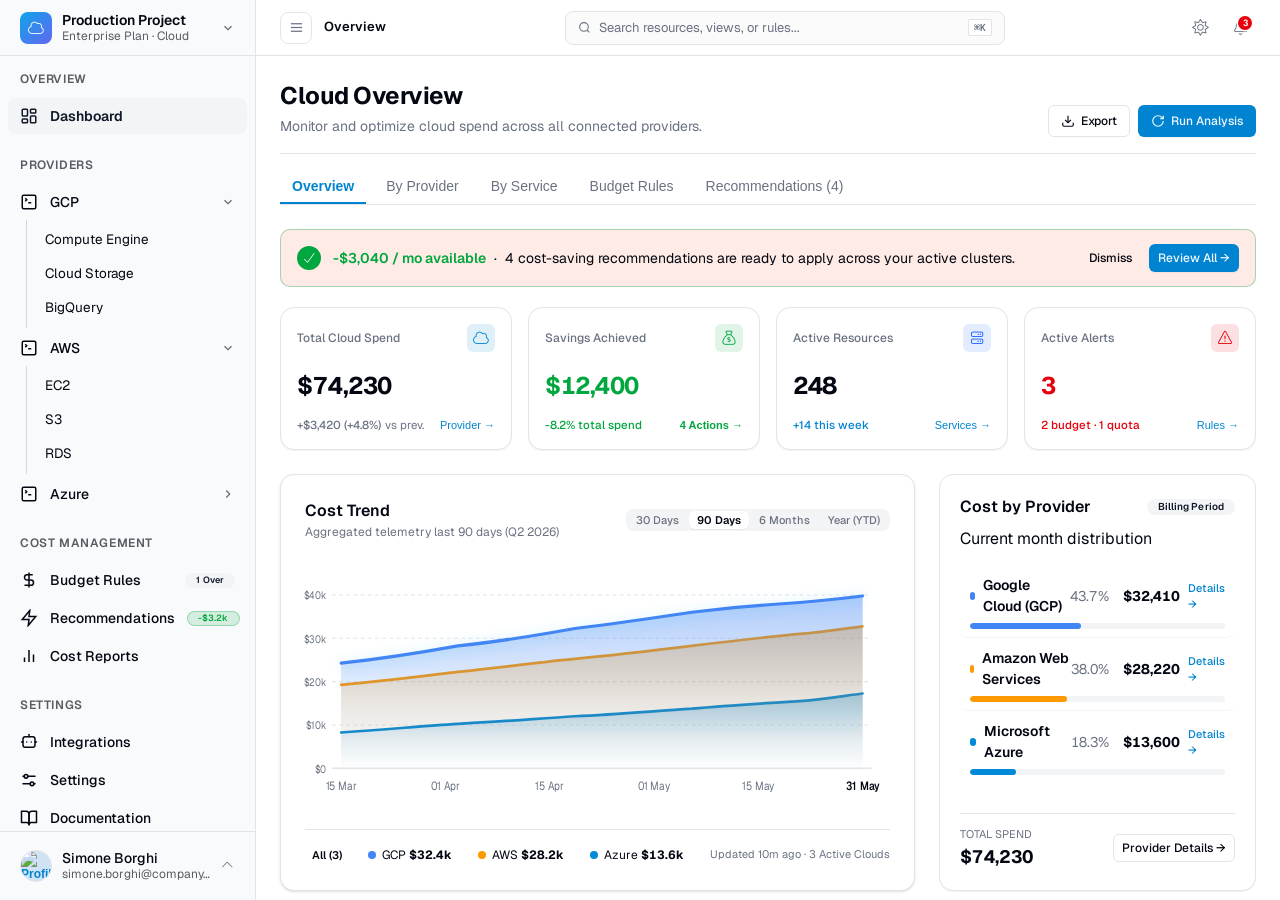
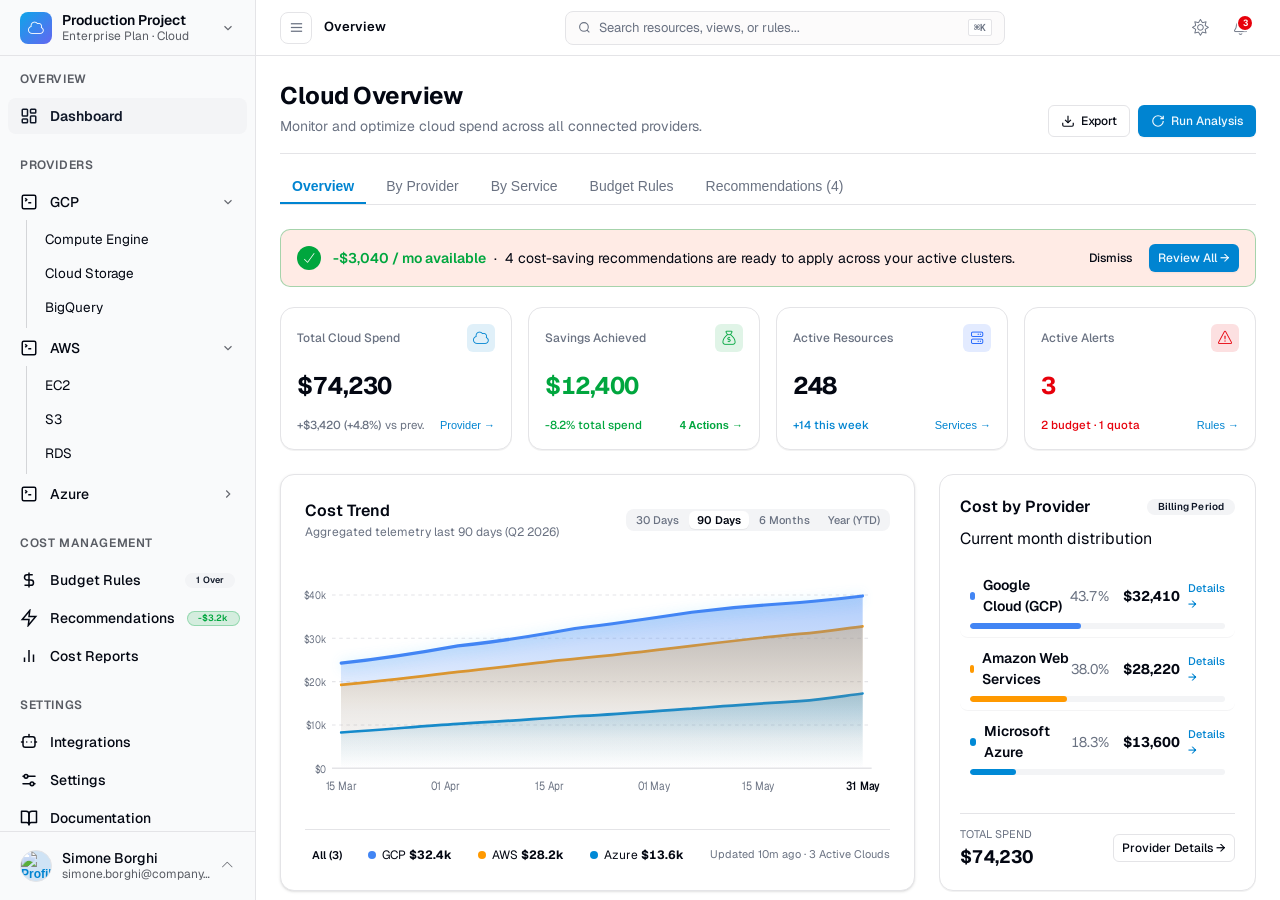
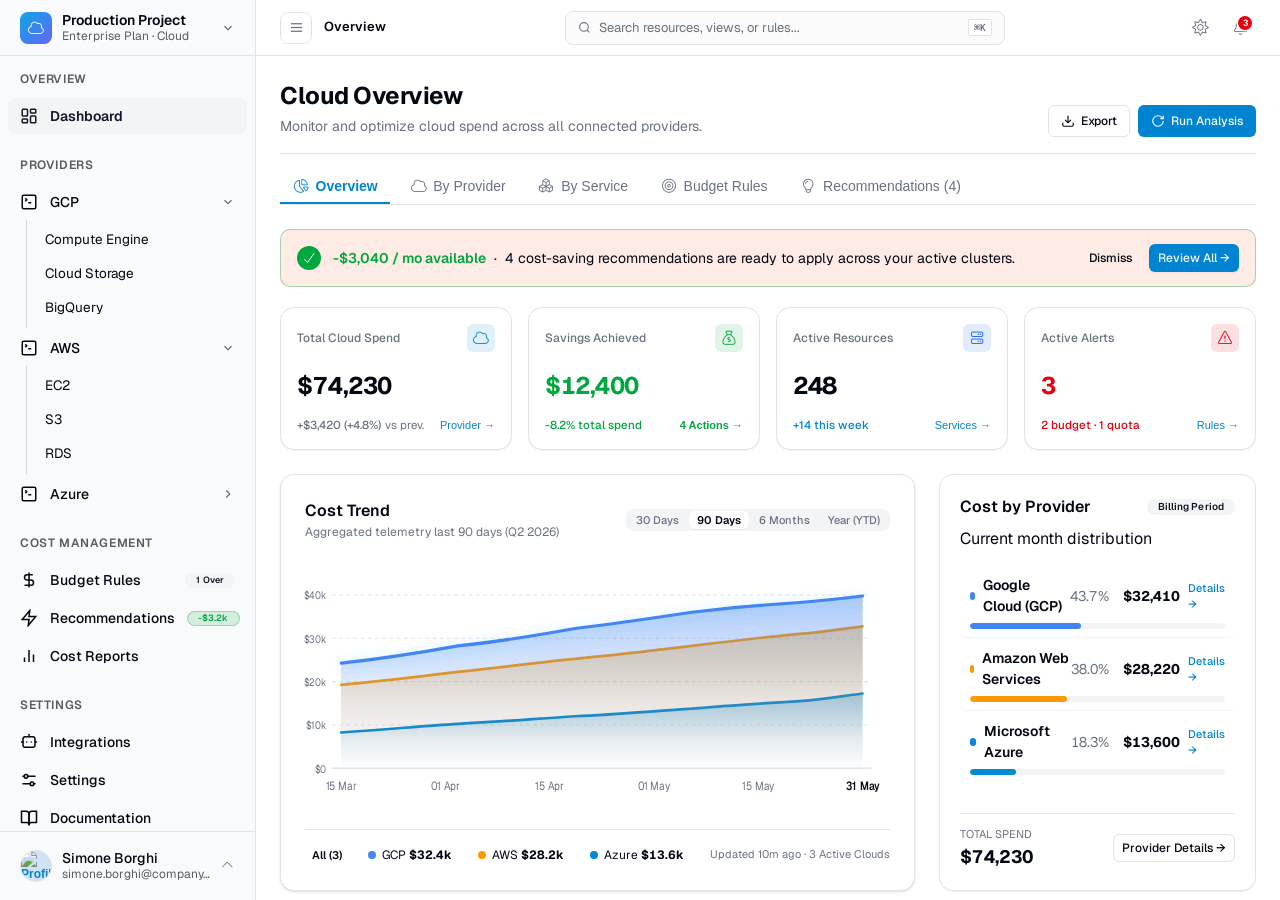
